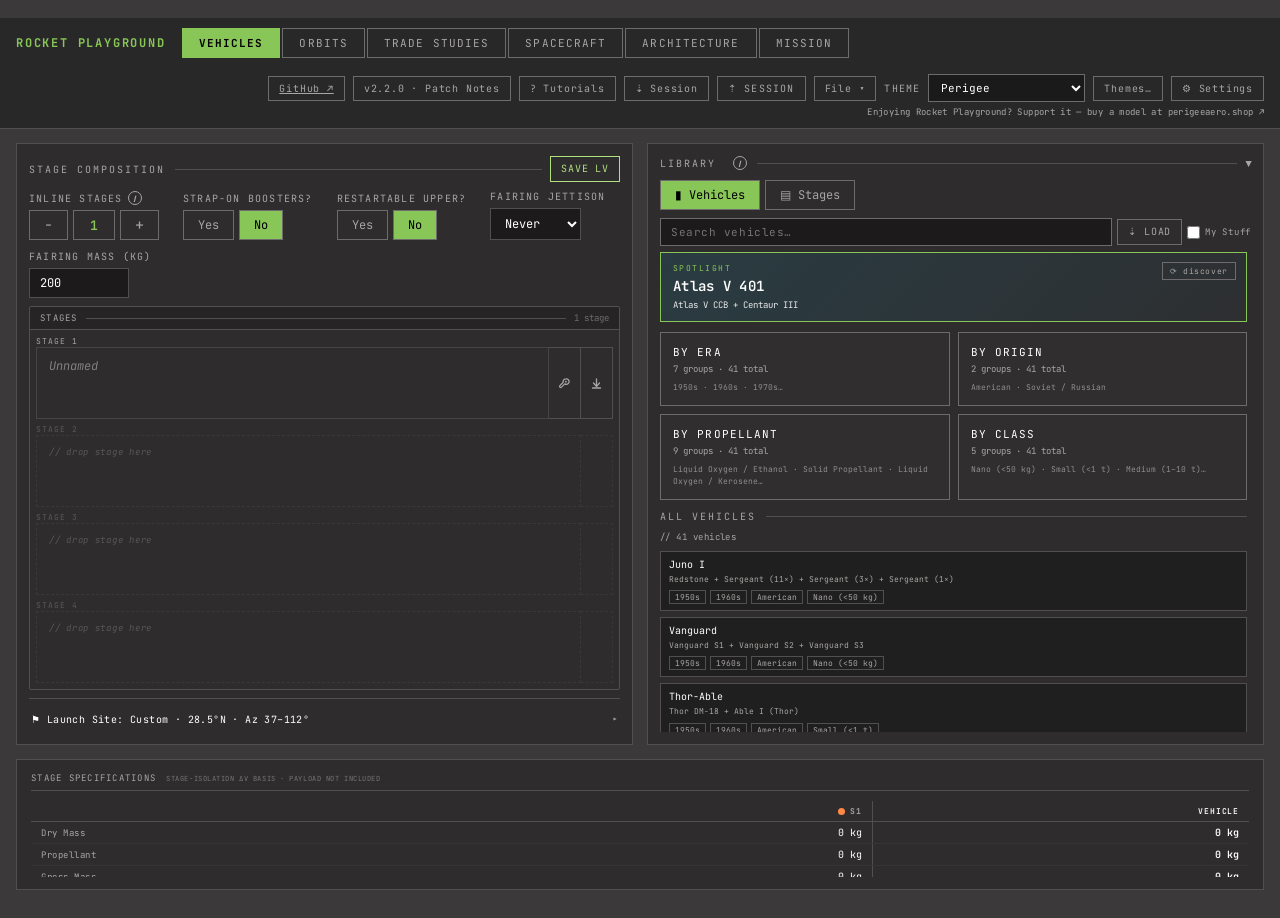
==== lv_calc.html @ 1d169b9c "feat: SIM2 - steering optimizer + payload bisection (honest state: anchors not yet convergent, resol" ====
﻿﻿﻿<!DOCTYPE html>
<html lang="en">
<head>
<meta charset="UTF-8">
<meta name="viewport" content="width=device-width, initial-scale=1.0">
<title>Rocket Playground</title>

<style>
@import url('https://fonts.googleapis.com/css2?family=Outfit:wght@300;400;500;600&family=JetBrains+Mono:wght@300;400;500&display=swap');
header{flex-shrink:0;}

/* ── HEADER ── */
header{border-bottom:1px solid var(--border);padding:10px 16px;display:flex;align-items:center;gap:16px;background:rgba(0,0,0,.3);flex-wrap:wrap;}

/* ── PAGE NAV ── */

/* ── THEME UI ── */

/* ── PAGES ── */

/* ── SECTION LABEL ── */

/* ── PANEL ── */

/* ── INPUTS ── */

/* ── SEG CONTROL ── */

/* ── MODE TOGGLE ── */

/* ── STAGE TABLE ── */
.s-active{opacity:1;}.s-inactive{opacity:.18;pointer-events:none;}

/* ── STAGE COUNT ── */

/* ── ACTION BUTTONS ── */

/* ── VEHICLES PANEL ── */

/* ── ORBIT CATEGORIES ── */
.orbit-scroll::-webkit-scrollbar{width:5px;}
.orbit-scroll::-webkit-scrollbar-thumb{background:var(--border-bright);}

/* ── ORBITS PAGE: two-column layout (Destinations+Performance left, Define-an-Orbit right) ── */
.orb-layout{display:grid;grid-template-columns:2fr 1fr;gap:10px;align-items:start;}
.orb-col-left{min-width:0;display:flex;flex-direction:column;}
.orb-col-right{min-width:0;}
.orb-define-inner{display:flex;flex-direction:column;gap:9px;}
.cfg-row-stacked{flex-direction:column;align-items:stretch;gap:7px;}
.cfg-row-stacked .cfg-item{width:100%;}
.cfg-row-stacked .cfg-item .field{width:100%;box-sizing:border-box;}
@media(max-width:1000px){.orb-layout{grid-template-columns:1fr;}}

/* ── DESTINATIONS: horizontal compact row (Orbits page redesign) ── */
.orb-dest-panel{background:var(--panel);border:1px solid var(--border);padding:10px 12px;margin-bottom:10px;}
.orbit-scroll-h{display:flex;flex-direction:row;gap:10px;overflow-x:auto;overflow-y:hidden;padding-bottom:6px;align-items:flex-start;}
.orbit-scroll-h::-webkit-scrollbar{height:6px;}
.orbit-scroll-h::-webkit-scrollbar-thumb{background:var(--border-bright);}
.orbit-scroll-h::-webkit-scrollbar-track{background:var(--border);}
.planet-col{flex:0 0 138px;min-width:138px;max-width:165px;}
.planet-orbits-col{display:flex;flex-direction:column;gap:3px;}
#orb-performance-panel{padding:10px;}
#panel-define-orbit{padding:11px;}

/* ── RESULTS ── */

/* ── MODALS ── */


/* ── STAGE LIBRARY ── */
/* ── FILTERS ── */
/* Tag pills on cards */


.lib-scroll{display:flex;gap:6px;overflow-x:auto;padding-bottom:6px;}

/* stage-card replaced by slim version above */
/* Drop targets */


/* ── LAUNCH SITE SELECTOR ── */

/* ── RESULTS PAGE LAYOUT ── */
@media(max-width:900px){.results-layout{grid-template-columns:1fr;}}

/* ── STAGE COMPOSITION VIEW ── */

.comp-card-ghost{background:transparent;border:1px dashed var(--border);padding:10px 12px;min-height:72px;
  opacity:.35;cursor:default;transition:border-color .15s,opacity .15s;}
.comp-card-ghost-label{font-family:var(--mono);font-size:9px;color:var(--text-dim);
  letter-spacing:.08em;font-style:italic;}
th.sh-ghost{color:var(--border-bright)!important;border:1px dashed var(--border)!important;
  background:transparent!important;cursor:copy;}
td.ghost-cell input{color:var(--border)!important;background:transparent!important;
  border-color:var(--border)!important;pointer-events:none;}


/* ── STYLED SCROLLBARS ── */
/* Horizontal (lib-scroll card rows) */
.lib-scroll{scrollbar-width:thin;scrollbar-color:var(--accent) var(--border);}

/* Vertical (lib-body, comp-body, case list, lv-list) */
.lib-body::-webkit-scrollbar,
#comp-body::-webkit-scrollbar,
.lv-list::-webkit-scrollbar,
#case-list::-webkit-scrollbar,
.orbit-scroll::-webkit-scrollbar{width:4px;}
.lib-body::-webkit-scrollbar-track,
#comp-body::-webkit-scrollbar-track,
.lv-list::-webkit-scrollbar-track,
#case-list::-webkit-scrollbar-track,
.lib-body::-webkit-scrollbar-thumb,
#comp-body::-webkit-scrollbar-thumb,
.lv-list::-webkit-scrollbar-thumb,
#case-list::-webkit-scrollbar-thumb,
.orbit-scroll::-webkit-scrollbar-thumb{background:var(--accent);opacity:.7;}
.lib-body::-webkit-scrollbar-thumb:hover,
#comp-body::-webkit-scrollbar-thumb:hover,
.lv-list::-webkit-scrollbar-thumb:hover,
#case-list::-webkit-scrollbar-thumb:hover,
.lib-body,.lv-list,#case-list,.orbit-scroll{scrollbar-width:thin;scrollbar-color:var(--accent) var(--border);}

/* ── TOOLTIP ── */
.info-tip{display:inline-flex;align-items:center;justify-content:center;
  width:14px;height:14px;border-radius:50%;border:1px solid var(--text-dim);
  font-family:var(--sans);font-size:9px;font-style:italic;font-weight:600;
  line-height:1;color:var(--text-dim);cursor:default;
  position:relative;margin-left:5px;flex-shrink:0;vertical-align:middle;}
.info-tip .tip-text{display:none;position:fixed;
  background:var(--panel);border:1px solid var(--accent);
  color:var(--text-bright);font-family:var(--mono);font-size:9px;padding:7px 10px;
  white-space:nowrap;letter-spacing:.04em;pointer-events:none;
  box-shadow:0 6px 20px rgba(0,0,0,.6);z-index:99999;}

/* ── SLIM STAGE CARDS ── */
.stage-card{flex:0 0 auto;width:130px;background:rgba(0,0,0,.3);border:1px solid var(--border);
  padding:6px 8px;cursor:pointer;transition:border-color .15s,background .15s;user-select:none;}
.stage-card-name{font-family:var(--mono);font-size:10px;color:var(--text-bright);
  margin-bottom:3px;white-space:nowrap;overflow:hidden;text-overflow:ellipsis;}
/* Stage detail modal body */
/* Booster column highlight */

@media(max-width:900px){.two-col{grid-template-columns:1fr;}}
/* ─── Spacecraft Editor ────────────────────────────────────────────────────── */
.sc-ed-toolbar{display:flex;align-items:center;padding:8px 14px;gap:8px;border-bottom:1px solid var(--border);background:var(--panel);flex-shrink:0;}
.sc-ed-wrap{display:flex;flex:1;min-height:0;overflow:hidden;gap:10px;padding:10px;}
.sc-ed-list-col{width:260px;min-width:260px;display:flex;flex-direction:column;overflow:hidden;margin-top:0;}
.sc-ed-search{width:100%;box-sizing:border-box;}
.sc-ed-list-inner{flex:1;height:auto;overflow-y:auto;border:1px solid var(--border);margin-bottom:8px;}
.sc-ed-main-col{flex:1;overflow-y:auto;margin-top:0;}
.sc-ed-actions{display:flex;flex-direction:column;gap:6px;flex-shrink:0;}
.sc-ed-actions .act-btn{width:100%;justify-content:center;}
.sc-ed-file-btn{cursor:pointer;text-align:center;}
.sc-stage-card{border:1px solid var(--border);padding:12px 14px;margin-bottom:8px;background:rgba(0,0,0,.18);}
.sc-stage-name{background:transparent;border:none;border-bottom:1px solid var(--border-bright);color:var(--text-bright);-webkit-text-fill-color:var(--text-bright);font-family:var(--mono);font-size:12px;padding:2px 4px;flex:1;min-width:0;outline:none;}
.sc-stage-name:focus{border-bottom-color:var(--accent);}
.sc-dv-tbl{width:100%;border-collapse:collapse;font-family:var(--mono);font-size:11px;}
.sc-dv-tbl th{text-align:left;color:var(--text-dim);font-size:9px;letter-spacing:.12em;text-transform:uppercase;padding:4px 8px;border-bottom:1px solid var(--border);}
.sc-dv-tbl td{padding:5px 8px;border-bottom:1px solid rgba(255,255,255,.04);color:var(--text-bright);}

.fleet-lv-tbl{width:100%;border-collapse:collapse;font-family:var(--mono);font-size:11px;margin-bottom:4px;}
.fleet-lv-tbl th{text-align:left;color:var(--text-dim);font-size:9px;letter-spacing:.12em;text-transform:uppercase;padding:4px 8px;border-bottom:1px solid var(--border);}
.fleet-lv-tbl td{padding:5px 8px;border-bottom:1px solid rgba(255,255,255,.04);color:var(--text-bright);}
.fleet-lv-tbl td.rl{color:var(--text-dim);font-size:10px;}
.fleet-payload-row{display:flex;align-items:center;gap:10px;padding:10px 0;}
.prog-tab-actions{margin-left:auto;display:flex;gap:6px;align-items:center;}
.fleet-import-item{padding:8px 16px;cursor:pointer;border-bottom:1px solid var(--border);transition:background .1s;}
.fleet-import-item:hover{background:rgba(255,255,255,.06);}
.fleet-import-name{font-family:var(--mono);font-size:12px;color:var(--text-bright);}
.fleet-import-sub{font-family:var(--mono);font-size:9px;color:var(--text-dim);display:block;margin-top:2px;white-space:nowrap;overflow:hidden;text-overflow:ellipsis;}
.fleet-import-tag{font-family:var(--mono);font-size:8px;letter-spacing:.1em;padding:1px 6px;border:1px solid var(--border-bright);color:var(--text-dim);white-space:nowrap;}

.mission-log-card{border:1px solid var(--border);padding:12px 14px;margin-bottom:8px;background:rgba(0,0,0,.18);}
.mission-log-header{display:flex;align-items:center;gap:8px;margin-bottom:8px;}
.mission-log-type{font-family:var(--mono);font-size:9px;letter-spacing:.15em;text-transform:uppercase;color:var(--text-dim);min-width:0;overflow:hidden;text-overflow:ellipsis;white-space:nowrap;}
.mission-log-status-ok{font-family:var(--mono);font-size:9px;letter-spacing:.1em;padding:1px 6px;border:1px solid var(--accent3);color:var(--accent3);}
.mission-state-grid{display:grid;grid-template-columns:repeat(auto-fill,minmax(110px,1fr));gap:8px 16px;margin-bottom:12px;}
.mission-state-kv{display:flex;flex-direction:column;gap:2px;}
.mission-state-key{font-family:var(--mono);font-size:9px;letter-spacing:.1em;color:var(--text-dim);text-transform:uppercase;}
.mission-state-val{font-family:var(--mono);font-size:13px;color:var(--text-bright);}

/* ─── Spacecraft/Fleet detail grid wrapper ─────────────────────────────────── */
.sc-ed-detail-grid{display:grid;grid-template-columns:repeat(auto-fit,minmax(440px,1fr));gap:14px;align-content:start;}

/* ─── Mission Command Center ─────────────────────────────────────────────── */
/* #page-program IS the mission command center now — no fleet/mission subnav. */
#mission-cc{display:flex;flex-direction:column;flex:1;min-height:0;overflow:hidden;border:1px solid var(--border);}
.mcc-topbar{display:flex;align-items:center;gap:14px;padding:6px 14px;border-bottom:1px solid var(--border);flex-shrink:0;}
.mcc-topbar .sl{margin:0;}
.mcc-topbar-group{display:flex;align-items:center;gap:6px;}
.mcc-topbar-title{flex:1;min-width:0;max-width:400px;}
.mcc-mission-name-input{background:transparent;border:none;border-bottom:1px solid var(--border-bright);color:var(--text-bright);-webkit-text-fill-color:var(--text-bright);font-family:var(--sans);font-size:15px;font-weight:600;padding:3px 4px;flex:1;min-width:0;outline:none;}
.mcc-mission-name-input:focus{border-bottom-color:var(--accent);}
.mcc-mission-select{background:var(--input);color:var(--text-bright);-webkit-text-fill-color:var(--text-bright);border:1px solid var(--border);font-family:var(--mono);font-size:11px;padding:4px 6px;max-width:150px;}
.mcc-topbar-undoredo{display:inline-flex;border:1px solid var(--border-bright);}
.mcc-topbar-undoredo .act-btn{border:none;border-right:1px solid var(--border-bright);}
.mcc-topbar-undoredo .act-btn:last-child{border-right:none;}
.mcc-export-wrap{position:relative;}
.mcc-export-menu{display:none;position:absolute;top:calc(100% + 4px);right:0;min-width:200px;background:var(--panel);border:1px solid var(--border-bright);z-index:50;flex-direction:column;box-shadow:0 6px 18px rgba(0,0,0,.4);}
.mcc-export-menu.open{display:flex;}
.mcc-export-progrow{padding:8px 12px;border-bottom:1px solid var(--border);}
.mcc-export-item{background:transparent;border:none;color:var(--text-dim);font-family:var(--mono);font-size:11px;letter-spacing:.06em;padding:9px 12px;cursor:pointer;text-align:left;width:100%;display:block;}
.mcc-export-item:hover{background:rgba(255,255,255,.05);color:var(--text-bright);}
.mcc-export-sep{height:1px;background:var(--border);margin:2px 0;}
.mcc-export-danger{color:var(--accent2);}
.mcc-export-danger:hover{background:rgba(198,160,87,.12);color:var(--accent2);}
/* ── MISSION_MODEL_V2 §12 U3: persistent frame + switchable center region ───
   Top universal strip (MET/date/scrubber/active-vehicle/readiness — same
   across all three views) sits above the three-column body: left = Vehicles
   & Mission State (back in its pre-§12 home), center = tri-toggle + the
   active view's map + its docked per-view panel, right = events (untouched). */
.mcc-top-strip{display:flex;align-items:center;gap:10px;flex-shrink:0;min-height:32px;padding:0 10px;background:var(--panel);border-bottom:1px solid var(--border-bright);font-family:var(--mono);font-size:10px;color:var(--text-dim);overflow-x:auto;overflow-y:hidden;white-space:nowrap;}
.mcc-top-met{color:var(--text-bright);font-weight:600;flex-shrink:0;}
.mcc-top-date{flex-shrink:0;}
.mcc-top-scrub{flex:1;min-width:80px;max-width:360px;}
.mcc-top-scrub .traj-scrubber{margin:0;}
.mcc-top-veh{flex-shrink:0;color:var(--text-bright);}
.mcc-top-right{margin-left:auto;flex-shrink:0;display:flex;align-items:center;}
.mcc-body{display:flex;flex:1;min-height:0;overflow:hidden;}
.mcc-toolbar-sep{width:1px;height:16px;background:var(--border);flex-shrink:0;}
/* Left column: Vehicles & Mission State, event-aware, back in its pre-§12
   home (§12 U3 2-2). Reuses the .mcc-box card the panel always rendered. */
.mcc-left-col{width:280px;min-width:220px;flex-shrink:0;border-right:1px solid var(--border);overflow-y:auto;overflow-x:hidden;background:var(--panel);}
.mcc-veh-swatch{width:10px;height:10px;padding:0;border:1px solid var(--border-bright);border-radius:2px;cursor:pointer;background:none;flex-shrink:0;}
.mcc-veh-swatch::-webkit-color-swatch-wrapper{padding:0;}
.mcc-veh-swatch::-webkit-color-swatch{border:none;border-radius:1px;}
.mcc-center-col{flex:1;min-width:0;position:relative;overflow:hidden;border-right:1px solid var(--border);display:flex;flex-direction:column;}
/* The visible tri-toggle (World | Timeline | Node map) — the primary,
   exclusive view switch, at the top of the center region. */
.mcc-view-toggle{display:flex;align-items:center;gap:8px;flex-shrink:0;padding:6px 10px;border-bottom:1px solid var(--border);}
.mcc-viewtgl-seg{display:flex;gap:2px;}
.mcc-viewtgl-btn.active{background:var(--accent);color:#000;border-color:var(--accent);}
.mcc-view-area{flex:1;min-width:0;overflow:auto;min-height:0;padding:0 10px;position:relative;display:flex;flex-direction:column;}
/* Per-view assistive panel, docked directly under the map (option A —
   uniform horizontal slot across all three views). */
.mcc-view-panel{flex-shrink:0;border-top:1px solid var(--border);background:var(--panel);}
.mcc-view-panel:empty{display:none;}
.mcc-view-panel-world .traj-toolbar{padding:6px 10px;}
.mcc-view-panel-nodemap{display:flex;flex-direction:column;max-height:180px;}
.mcc-view-panel-nodemap .mcc-orbit-cat .nm-orbit-scroll{max-height:140px;}
/* node map root is pinned to the view area so the (potentially huge) SVG can
   never grow the box — .nm-scroll always has a bounded size and scrolls. */
.nm-root{position:absolute;inset:0;display:flex;flex-direction:column;min-height:0;min-width:0;}
.nm-scroll{flex:1;min-height:0;min-width:0;overflow:auto;cursor:grab;border:1px solid var(--border);margin-top:6px;}
.nm-scroll:active{cursor:grabbing;}
/* band view fills the view area: a tall scrollable chart (per-event state is shown
   in the left "Vehicles & Mission State" panel instead of an inline monitor). */
.band-root{display:flex;flex-direction:column;height:100%;min-height:0;}
.band-scroll{flex:1;min-height:0;overflow:auto;border:1px solid var(--border);background:var(--panel);}
.mcc-right-col{width:340px;min-width:280px;border-left:1px solid var(--border);display:flex;flex-direction:column;overflow:hidden;}
.mcc-summary-bar{flex-shrink:0;display:flex;align-items:center;flex-wrap:wrap;gap:8px;padding:4px 14px;border-top:1px solid var(--border);background:rgba(0,0,0,.22);min-height:26px;font-family:var(--mono);font-size:10px;}
.mcc-section-header{font-family:var(--mono);font-size:9px;color:var(--text-dim);letter-spacing:.15em;text-transform:uppercase;padding:8px 10px 4px;flex-shrink:0;}
.mcc-panel-pad{padding:10px 12px;}
.mcc-box{background:var(--panel);border:1px solid var(--border);padding:10px 12px;margin:8px 10px;}
.mcc-box-hdr{font-family:var(--mono);font-size:9px;color:var(--text-dim);letter-spacing:.15em;text-transform:uppercase;margin-bottom:8px;}
.mcc-events-header{font-family:var(--mono);font-size:9px;color:var(--text-dim);letter-spacing:.15em;text-transform:uppercase;padding:8px 10px 6px;border-bottom:1px solid var(--border);flex-shrink:0;}
.mcc-loop-btn{margin-left:auto;padding:1px 8px;font-size:9px;}
.mcc-loop-btn.active{background:var(--accent);color:#000;}
.mcc-loop-cancel{padding:1px 8px;font-size:9px;}
.mcc-evt-filterbar{display:flex;gap:6px;padding:5px 10px;border-bottom:1px solid var(--border);flex-shrink:0;background:rgba(0,0,0,.15);}
.mcc-evt-filter{flex:1;min-width:0;background:var(--input);color:var(--text-bright);-webkit-text-fill-color:var(--text-bright);border:1px solid var(--border);font-family:var(--mono);font-size:9px;padding:3px 6px;}
.mcc-events-list{flex:1;min-height:0;overflow-y:auto;padding:8px 10px;}
.mcc-band-placeholder{display:flex;align-items:center;justify-content:center;height:100%;font-family:var(--mono);font-size:12px;color:var(--text-dim);letter-spacing:.06em;}
.mcc-field-select{width:100%;max-width:100%;min-width:0;box-sizing:border-box;text-overflow:ellipsis;background:var(--input);color:var(--text-bright);-webkit-text-fill-color:var(--text-bright);border:1px solid var(--border);font-family:var(--mono);font-size:11px;padding:5px 8px;}
.mcc-field-input{background:var(--input);color:var(--text-bright);-webkit-text-fill-color:var(--text-bright);border:1px solid var(--border);font-family:var(--mono);font-size:11px;padding:4px 8px;}

/* ── Flight Readiness checks panel + toolbar chip ────────────────────────── */
.mcc-check-badge{font-family:var(--mono);font-size:9px;letter-spacing:.08em;padding:1px 6px;border:1px solid var(--border-bright);color:var(--text-dim);}
.mcc-check-badge.mcc-check-go{color:var(--accent3);border-color:var(--accent3);}
.mcc-check-row{display:flex;gap:8px;padding:6px 0;border-top:1px solid var(--border);}
.mcc-check-row:first-of-type{border-top:none;}
.mcc-check-row[onclick]{cursor:pointer;}
.mcc-check-row[onclick]:hover{background:rgba(255,255,255,.04);}
.mcc-check-icon{flex-shrink:0;font-size:10px;line-height:1.6;width:12px;text-align:center;}
.mcc-check-body{min-width:0;flex:1;}
.mcc-check-title{font-family:var(--mono);font-size:10px;color:var(--text-bright);font-weight:600;}
.mcc-check-detail{font-family:var(--mono);font-size:9px;color:var(--text-dim);margin-top:2px;line-height:1.4;word-break:break-word;}
.mcc-check-more{font-family:var(--mono);font-size:9px;color:var(--text-dim);cursor:pointer;padding:6px 0 2px;border-top:1px solid var(--border);}
.mcc-check-more:hover{color:var(--text-bright);}
/* Badge dots on event cards (572-mission-checks.js). */
.mcc-check-dot{font-size:8px;line-height:1;margin-left:2px;}
.mcc-check-chip{font-family:var(--mono);font-size:10px;letter-spacing:.04em;padding:4px 9px;border:1px solid var(--border-bright);background:transparent;white-space:nowrap;}
/* Force EVERY <select> (and its OS-drawn option popup + hover highlight) to dark mode so
   none ever opens with a white option list / invisible text — anywhere in the app. */
select{color-scheme:dark;}
select option,select optgroup{background:var(--input);color:var(--text-bright);}
.lv-item.selected{background:var(--accent-tint-strongest);box-shadow:inset 3px 0 0 var(--accent);}
.lv-item.selected .lv-item-btn span{color:var(--accent3)!important;}

/* event cards: always-visible clickable header strip + (when expanded) a full-width body */
.mcc-evt-row{margin-bottom:6px;border:1px solid var(--border);background:rgba(0,0,0,.12);}
.mcc-evt-row[draggable="true"] .mevt-head{cursor:grab;}
.mcc-evt-row.mevt-drop-hot{border-color:var(--accent);box-shadow:inset 0 2px 0 var(--accent);}
.mcc-evt-row.sel{border-color:var(--accent);}
.mevt-head{display:flex;align-items:center;gap:8px;padding:6px 8px;min-height:28px;cursor:pointer;}
.mevt-head:hover{background:rgba(255,255,255,.03);}
.mevt-caret{font-size:9px;color:var(--text-dim);width:10px;flex-shrink:0;text-align:center;}
.mevt-head .mevt-sub{font-family:var(--mono);font-size:10px;color:var(--text-dim);flex:1;min-width:0;overflow:hidden;text-overflow:ellipsis;white-space:nowrap;}
/* grouped event control buttons, in-flow on the right of the header */
.mevt-ctlbar{display:flex;gap:2px;flex-shrink:0;margin-left:auto;}
.mevt-ctl{padding:0 3px;font-size:9px;line-height:18px;height:18px;min-width:16px;justify-content:center;}
.mevt-body{border-top:1px solid var(--border);padding:2px;}
.mevt-body .mission-log-card{border:none;background:transparent;margin:0;}
.mcc-evt-row.grpstart{box-shadow:inset 0 0 0 1px var(--accent3);}
/* pending draft card (unify-create/edit, 2026-07-16): the SAME card, dashed +
   accent-tinted so it reads as "not yet part of the log" until Commit. */
.mcc-evt-row.mevt-pending{border-style:dashed;border-color:var(--accent);background:var(--accent-tint-faint);}
.mevt-head .mevt-pending-badge{font-family:var(--mono);font-size:8px;font-weight:700;letter-spacing:.08em;color:var(--accent);border:1px solid var(--accent);border-radius:2px;padding:0 4px;flex-shrink:0;}

/* repeatable event group block */
.mcc-group{border:1px solid var(--accent3);margin-bottom:8px;background:rgba(176,224,128,.05);}
.mcc-group-hdr{display:flex;align-items:center;gap:8px;padding:4px 8px;border-bottom:1px solid var(--border);font-family:var(--mono);font-size:10px;}
.mcc-group-name{color:var(--accent3);font-weight:600;letter-spacing:.04em;}
.mcc-group-rep{margin-left:auto;display:flex;align-items:center;gap:4px;color:var(--text-dim);font-size:9px;}
.mcc-group-body{padding:5px;}
.mcc-group-body .mcc-evt-row:last-child{margin-bottom:0;}

/* SEPARATE: visual stage-stack split picker */
.msep-stack{display:flex;flex-direction:column;border:1px solid var(--border);user-select:none;}
.msep-stage{font-family:var(--mono);font-size:10px;padding:7px 10px;color:var(--text-bright);background:var(--input);text-align:center;border-left:3px solid var(--border-bright);}
.msep-stage.upper{border-left-color:var(--accent);}
.msep-stage.lower{border-left-color:var(--border-bright);color:var(--text-dim);}
.msep-gap{height:14px;display:flex;align-items:center;justify-content:center;cursor:pointer;}
.msep-line{height:2px;width:100%;background:var(--border);}
.msep-gap:hover .msep-line{background:var(--accent2);}
.msep-bar{height:14px;width:100%;display:flex;align-items:center;justify-content:center;background:var(--accent);color:#000;cursor:grab;font-family:var(--mono);font-size:8px;letter-spacing:.1em;text-transform:uppercase;}
.msep-bar:active{cursor:grabbing;}
.msep-grip{pointer-events:none;}
.msep-summary{font-family:var(--mono);font-size:9px;color:var(--text-bright);margin-top:8px;line-height:1.7;}

.mcc-program-name-input{flex:1;min-width:0;background:transparent;border:none;border-bottom:1px solid var(--border-bright);color:var(--text-bright);-webkit-text-fill-color:var(--text-bright);font-family:var(--mono);font-size:10px;padding:3px 2px;outline:none;}
.mcc-program-name-input:focus{border-bottom-color:var(--accent);}

/* node-map orbit catalog dock */
.nm-orbit-dock{flex:1;min-width:0;display:flex;flex-direction:column;}
/* ORBITS catalog fills the whole Orbit-Map sidebar, darker, scrolls fully */
.mcc-orbit-cat{flex:1;min-height:0;display:flex;background:var(--panel2);}
.mcc-orbit-cat .nm-orbit-dock{flex:1;min-height:0;display:flex;flex-direction:column;}
.mcc-orbit-cat .nm-orbit-scroll{flex:1;min-height:0;max-height:calc(100vh - 230px);overflow-y:auto;padding:6px 8px;}
/* Add-Event dock: visibly "activates" (accent border + tint) when the panel is open */
.mcc-addevt-dock{border-top:1px solid var(--border);transition:background .12s,border-color .12s;}
.mcc-addevt-dock.open{border-top:2px solid var(--accent);background:var(--accent-tint-soft);}
.mcc-addevt-btn:hover{filter:brightness(1.08);}
/* ORBITS catalog rows — LV-calculator orbits, colour-coded by body */
.orbit-body-lbl{font-family:var(--mono);font-size:9px;letter-spacing:.1em;text-transform:uppercase;margin:9px 0 4px;}
.orbit-row{display:flex;align-items:baseline;gap:8px;padding:5px 7px;margin-bottom:3px;background:var(--panel);border:1px solid var(--border);cursor:grab;font-family:var(--mono);}
.orbit-row:hover{border-color:var(--accent);background:var(--accent-tint-soft);}
.orbit-row:active{cursor:grabbing;}
.orbit-row-name{font-size:10px;color:var(--text-bright);flex-shrink:0;}
.orbit-row-sub{font-size:9px;color:var(--text-dim);flex:1;min-width:0;overflow:hidden;text-overflow:ellipsis;white-space:nowrap;text-align:right;}
.nm-orbit-dock-hdr{display:flex;align-items:center;gap:8px;padding:5px 10px;border-bottom:1px solid var(--border);flex-shrink:0;}
.nm-orbit-scroll{overflow-y:auto;max-height:150px;padding:8px 10px;}
.nm-orbit-group{display:flex;align-items:center;flex-wrap:wrap;gap:5px;margin-bottom:5px;}
.nm-orbit-planet{font-family:var(--mono);font-size:9px;letter-spacing:.06em;min-width:96px;}
.nm-orbit-chip{font-family:var(--mono);font-size:9px;color:var(--text-bright);background:var(--input);border:1px solid var(--border);border-left-width:3px;padding:2px 7px;cursor:grab;user-select:none;}
.nm-orbit-chip:hover{background:var(--panel);}
.nm-orbit-chip:active{cursor:grabbing;}

/* TRAJECTORY VIEW — restrained blueprint style: thin strokes, mono labels, theme colors */
.traj-wrap{display:flex;flex-direction:column;height:100%;min-height:0;}
/* WORKFLOW PASS 2 deliverable B1: toolbar is now a compact camera-context
   cluster pinned to the top-left of the WORLD stage (anchor + frame selects
   are siblings, camera control lives on the stage surface itself) instead of
   spanning the full width; Reset sits at the far right via margin-left:auto. */
.traj-toolbar{display:flex;align-items:center;justify-content:flex-start;gap:8px;padding:6px 0;flex-shrink:0;}
.traj-toolbar .act-btn{margin-left:auto;}
.traj-cam-context{display:flex;align-items:center;gap:6px;}
.traj-anchor-select{background:var(--input);border:1px solid var(--border-bright);color:var(--text-dim);font-family:var(--mono);font-size:10px;letter-spacing:.04em;padding:6px 6px;cursor:pointer;box-sizing:border-box;line-height:1;}
.traj-anchor-select:hover,.traj-anchor-select:focus{border-color:var(--accent);color:var(--text);}
/* dead: .traj-focus-seg / .traj-flyout* styled the retired button+flyout body
   tabs (_trajToggleFlyout et al., 574-trajectory-view.js) — left in place per
   the pass-1 retirement convention; no longer referenced by any emitter. */
.traj-focus-seg{flex-wrap:wrap;}
.traj-frame-select{background:var(--input);border:1px solid var(--border-bright);color:var(--text-dim);font-family:var(--mono);font-size:10px;letter-spacing:.04em;padding:6px 6px;cursor:pointer;box-sizing:border-box;line-height:1;}
.traj-frame-select:hover,.traj-frame-select:focus{border-color:var(--accent);color:var(--text);}
.traj-canvas{position:relative;flex:1;min-height:0;overflow:hidden;display:flex;align-items:center;justify-content:center;background:var(--nm-bg);border:1px solid var(--border);cursor:grab;}
.traj-canvas:active{cursor:grabbing;}
.traj-svg{display:block;width:100%;height:100%;position:relative;z-index:1;}
/* Starfield (MISSION_MODEL_V2 §18 V1): screen-space, at infinity — does NOT
   zoom/pan with the world. Sits behind the globe/scene layers via z-index
   (DOM order alone would paint a positioned element after non-positioned
   siblings, so both this and .traj-svg get explicit stacking). Built once
   (deterministic seeded PRNG) and only redrawn on resize — see
   _trajStarfieldSync (574). Neutral white-alpha only: the allowed
   non-theme scrim exemption (CLAUDE.md theming rules), not chrome color. */
.traj-starfield{position:absolute;inset:0;width:100%;height:100%;z-index:0;pointer-events:none;}
/* Symbology overlay (layer 2): sibling SVG stacked exactly over the world svg,
   sized in real container px (no viewBox scaling) so labels/markers are
   authored in literal CSS px and never counter-scale. pointer-events:none on
   the root lets world-layer pan/drag through; interactive symbols opt back in
   individually via inline style="pointer-events:auto" (see 574's hit circles). */
.traj-overlay{position:absolute;inset:0;width:100%;height:100%;pointer-events:none;z-index:2;} /* MUST stack above .traj-svg (z-index:1) — the overlay hosts the gizmo handles/labels; below the world svg they are covered by the globe and unreachable by real pointer hit-testing (user-reported 2026-07-17) */
.traj-footer{flex-shrink:0;font-family:var(--mono);font-size:9px;color:var(--text-dim);text-align:right;padding:4px 2px 0;}
/* Scrubbable-MET bar (backlog item 3) — slim track above the footer, event
   ticks + draggable thumb + T+ readout, theme vars only per the theming rule. */
.traj-scrubber{display:flex;align-items:center;gap:8px;flex-shrink:0;padding:6px 2px 0;}
.traj-scrub-track{position:relative;flex:1;height:14px;cursor:pointer;outline:none;}
.traj-scrub-track::before{content:"";position:absolute;left:0;right:0;top:50%;height:2px;transform:translateY(-50%);background:var(--border);}
.traj-scrub-track:hover::before{background:var(--border-bright);}
.traj-scrub-track:focus-visible::before{background:var(--accent);}
.traj-scrub-tick{position:absolute;top:50%;width:1px;height:8px;transform:translate(-50%,-50%);background:var(--text-dim);pointer-events:none;}
.traj-scrub-thumb{position:absolute;top:50%;width:10px;height:10px;transform:translate(-50%,-50%);border-radius:50%;background:var(--accent);border:1px solid var(--nm-bg);pointer-events:none;}
.traj-scrub-readout{flex-shrink:0;font-family:var(--mono);font-size:9px;color:var(--text-dim);min-width:6.5em;text-align:right;}
.traj-hint-chip{position:absolute;top:8px;right:8px;z-index:2;font-family:var(--mono);font-size:9px;color:var(--accent);background:var(--accent-tint-strong);border:1px solid var(--accent);padding:4px 9px;border-radius:3px;cursor:pointer;user-select:none;}
.traj-hint-chip:hover{background:var(--accent-tint-strongest);}



/* R3.4 gizmo node menu (+1/-1 orbit, delete, close) — plain HTML div positioned
   canvas-relative (canvas is position:relative; _trajWorldToScreen returns
   canvas-relative px already), NOT inside the SVG overlay so buttons can use
   normal DOM click handlers. Same visual language as .traj-flyout. */
.traj-gizmo-menu{position:absolute;z-index:60;background:var(--panel);border:1px solid var(--border-bright);display:flex;flex-direction:column;box-shadow:0 6px 18px rgba(0,0,0,.4);min-width:118px;}
.traj-gizmo-menu button{background:transparent;border:none;color:var(--text-dim);font-family:var(--mono);font-size:11px;padding:6px 12px;text-align:left;cursor:pointer;white-space:nowrap;}
.traj-gizmo-menu button:hover{background:var(--border-bright);color:var(--text-bright);}
.traj-gizmo-menu button.danger{color:var(--danger);}
.traj-gizmo-menu button.danger:hover{background:var(--danger-tint);}

/* MISSION_MODEL_V2 §13 T4 — orbit inspector card. Deliberately a SEPARATE
   class from .traj-gizmo-menu (same visual family, styles duplicated below)
   because _trajGizmoRenderMenu (5745) unconditionally removes any element
   matching .traj-gizmo-menu when no gizmo flyout is open — sharing the class
   made the inspector vanish the instant the trajectory view's after-render
   sync ran. See 5746-orbit-inspector.js. */
.traj-oi-card{position:absolute;z-index:55;background:var(--panel);border:1px solid var(--border-bright);box-shadow:0 6px 18px rgba(0,0,0,.4);}
.traj-oi-card button{background:transparent;border:none;color:var(--text-dim);font-family:var(--mono);font-size:11px;cursor:pointer;}
.traj-oi-card button:hover{background:var(--border-bright);color:var(--text-bright);}

/* focus-bar planet+moons flyout — same overflow discipline as mcc-export-menu
   (absolute inside a relative wrap, positioned outside the scrolling view
   area) so it never clips against .mcc-view-area's overflow:auto */
.traj-flyout-wrap{position:relative;display:inline-flex;}
.traj-flyout{display:none;position:absolute;top:calc(100% + 4px);left:0;min-width:100px;background:var(--panel);border:1px solid var(--border-bright);z-index:50;flex-direction:column;box-shadow:0 6px 18px rgba(0,0,0,.4);}
.traj-flyout.open{display:flex;}
.traj-flyout-item{background:transparent;border:none;color:var(--text-dim);font-family:var(--mono);font-size:11px;padding:6px 12px;text-align:left;cursor:pointer;white-space:nowrap;}
.traj-flyout-item:hover{background:var(--border-bright);color:var(--text-bright);}
.traj-flyout-item.active{color:var(--accent);}

/* ===== RESTORED LV CALCULATOR CSS (from backup) ===== */

:root{--bg:#3b393a;--panel:#2e2c2d;--border:#524f50;--border-bright:#6e6b6c;--accent:#88c657;--accent2:#c6a057;--accent3:#b0e080;--danger:#b8564a;--warn:#c6a057;--text:#e7e8ea;--text-dim:#a7a6a4;--text-bright:#ffffff;--mono:'JetBrains Mono',monospace;--sans:'Outfit',sans-serif;--nm-bg:#282628;--nm-earth:#5db877;--nm-lunar:#8890bc;--nm-interp:#b85848;--nm-edge:#5a5758;--nm-edge-act:#88c657;--nm-node-fill:#2e2c2d;--nm-label:#a7a6a4;--nm-pill-bg:#2e2c2d;--nm-pill-bd:#524f50;--nm-pill-text:#a7a6a4;--nm-pal-bg:#252325;--nm-pal-hdr:#1e1c1e;--nm-pal-item:#2e2c2d;--nm-pal-item-act:#1e2419;--nm-ghost:#524f50;
  /* Derived tints — track theme seeds via color-mix so custom themes flow through chrome */
  --accent-tint-faint: color-mix(in srgb, var(--accent) 6%, transparent);
  --accent-tint-soft: color-mix(in srgb, var(--accent) 7%, transparent);
  --accent-tint: color-mix(in srgb, var(--accent) 8%, transparent);
  --accent-tint-med: color-mix(in srgb, var(--accent) 10%, transparent);
  --accent-tint-strong: color-mix(in srgb, var(--accent) 12%, transparent);
  --accent-tint-strongest: color-mix(in srgb, var(--accent) 14%, transparent);
  --danger-tint: color-mix(in srgb, var(--danger) 15%, transparent);
  --danger-bright: color-mix(in srgb, var(--danger) 70%, var(--text-bright));
  /* Band-view body-zone washes — track the node-map nm-* seeds so zone tints follow theme */
  --nm-earth-zone: color-mix(in srgb, var(--nm-earth) 7%, transparent);
  --nm-lunar-zone: color-mix(in srgb, var(--nm-lunar) 7%, transparent);
  --nm-interp-zone: color-mix(in srgb, var(--nm-interp) 7%, transparent);
  /* Text-plate wash for SVG symbology (trajectory view + orbit diagram) —
     a near-opaque panel backing so labels stay legible over geometry at any
     zoom, per the theming rule (no chromatic literals; derived var only). */
  --panel-tint-plate: color-mix(in srgb, var(--panel) 85%, transparent);
}
*{box-sizing:border-box;margin:0;padding:0;}
html,body{height:100%;margin:0;background:var(--bg);overscroll-behavior:none;}
/* R6.1 round-2 item 4: was min-height:100% only, which leaves #rp-root's own
   height indefinite (content-driven) whenever nothing downstream forces it
   taller than the viewport. That breaks the percentage-height chain relied
   on by .mcc-body/.mcc-view-area/.traj-wrap/.traj-canvas (all height:100%)
   — an SVG child with no definite ancestor height falls back to its
   viewBox's intrinsic 1:1 aspect ratio, rendering the trajectory view
   square and inflating the whole page to match (page-level scrollbar). A
   definite height:100% keeps every downstream height:100%/flex:1 definite
   as originally intended (.mcc-body already assumes this: overflow:hidden
   with internal scroll regions doing the rest), fixing the square canvas
   without touching any other page's layout (they never relied on the
   indefinite fallback for anything visible). */
#rp-root{background:var(--bg);color:var(--text-bright);font-family:var(--sans);font-size:15px;height:100%;min-height:100%;padding:0;box-sizing:border-box;display:flex;flex-direction:column;}
header{flex-shrink:0;}

/* ── HEADER ── */
header{border-bottom:1px solid var(--border);padding:10px 16px;display:flex;align-items:center;gap:16px;background:rgba(0,0,0,.3);flex-wrap:wrap;}
header h1{font-family:var(--mono);font-size:12px;color:var(--accent);letter-spacing:.15em;text-transform:uppercase;white-space:nowrap;}

/* ── PAGE NAV ── */
.page-nav{display:flex;gap:2px;margin-right:8px;}
.nav-btn{background:transparent;border:1px solid var(--border-bright);color:var(--text-dim);font-family:var(--mono);font-size:11px;padding:7px 16px;cursor:pointer;letter-spacing:.1em;text-transform:uppercase;transition:all .15s;}
.nav-btn:hover{border-color:var(--accent);color:var(--accent);}
.nav-btn.active{background:var(--accent);color:#000;border-color:var(--accent);font-weight:bold;}

/* ── THEME UI ── */
.theme-wrap{margin-left:auto;display:flex;align-items:center;gap:8px;flex-wrap:wrap;}
.theme-wrap label{font-family:var(--mono);font-size:10px;color:var(--text-dim);letter-spacing:.12em;text-transform:uppercase;}
#theme-select{background:rgba(0,0,0,.35);border:1px solid var(--border-bright);color:var(--text-bright);font-family:var(--mono);font-size:11px;padding:5px 8px;cursor:pointer;}
.th-btn{background:transparent;border:1px solid var(--border-bright);color:var(--text-dim);font-family:var(--mono);font-size:10px;padding:5px 10px;cursor:pointer;letter-spacing:.08em;transition:all .15s;white-space:nowrap;}
.th-btn:hover{border-color:var(--accent);color:var(--accent);}
.th-btn.g{border-color:var(--accent3);color:var(--accent3);}

/* ── PAGES ── */
.page{display:none;padding:14px 16px 28px;}
.page.active{display:block;}
#page-program{flex-direction:column;}
#page-program.active{display:flex;flex-direction:column;padding:0;flex:1;min-height:0;}
.two-col{display:grid;grid-template-columns:minmax(0,1fr) 320px;gap:16px;}
.two-col>div{min-width:0;}

/* ── SECTION LABEL ── */
.sl{font-family:var(--mono);font-size:10px;letter-spacing:.2em;color:var(--text-dim);text-transform:uppercase;margin-bottom:8px;display:flex;align-items:center;gap:10px;}
.sl::after{content:'';flex:1;height:1px;background:var(--border);}
#orbit-diagram{display:block;flex:0 0 auto;align-self:stretch;width:100%;aspect-ratio:1.1/1;min-height:300px;border:1px solid var(--border);box-sizing:border-box;position:relative;}
/* two-layer split (same as .traj-svg/.traj-overlay): world geometry svg + a
   px-sized symbology overlay stacked exactly over it, non-interactive. */
.od-svg{position:absolute;inset:0;display:block;}
.od-overlay{position:absolute;inset:0;display:block;pointer-events:none;}
.od-footer-note{font-family:var(--mono);font-size:9px;color:var(--text-dim);text-align:right;padding:2px 4px 0;}

/* ── PANEL ── */
.panel{background:var(--panel);border:1px solid var(--border);padding:14px;margin-bottom:12px;overflow:hidden;}

/* ── INPUTS ── */
.cfg-row{display:flex;gap:24px;align-items:flex-end;flex-wrap:wrap;margin-bottom:14px;row-gap:10px;}
.cfg-item{display:inline-flex;flex-direction:column;gap:5px;align-items:flex-start;flex-shrink:0;}
.cfg-item label{font-family:var(--mono);font-size:10px;color:var(--text-dim);letter-spacing:.12em;text-transform:uppercase;white-space:nowrap;}
input[type=number].field,input[type=text].field{background:rgba(0,0,0,.4);border:1px solid var(--border);color:var(--text-bright);font-family:var(--mono);font-size:12px;padding:6px 10px;width:100px;-moz-appearance:textfield;}
input[type=number].field::-webkit-outer-spin-button,input[type=number].field::-webkit-inner-spin-button{-webkit-appearance:none;}
input[type=number].field:focus,input[type=text].field:focus{outline:none;border-color:var(--accent);}
select.field{background:rgba(0,0,0,.4);border:1px solid var(--border);color:var(--text-bright);font-family:var(--mono);font-size:12px;padding:6px 10px;cursor:pointer;}
select.field:focus{outline:none;border-color:var(--accent);}

/* ── SEG CONTROL ── */
.seg{display:inline-flex;border:none;background:none;align-self:flex-start;gap:5px;}
.seg button{background:transparent;border:1px solid var(--border-bright);color:var(--text-dim);font-family:var(--mono);font-size:12px;padding:6px 14px;cursor:pointer;transition:all .15s;white-space:nowrap;}
.seg button.active{background:var(--accent);color:#000;}
.seg button:hover:not(.active){background:var(--border-bright);color:var(--text-bright);}

/* ── MODE TOGGLE ── */
.mode-tog{display:flex;border:1px solid var(--border-bright);overflow:hidden;margin-bottom:12px;}
.mode-tog button{flex:1;background:transparent;border:none;color:var(--text-dim);font-family:var(--mono);font-size:11px;padding:8px 12px;cursor:pointer;transition:all .15s;border-right:1px solid var(--border-bright);letter-spacing:.1em;}
.mode-tog button:last-child{border-right:none;}
.mode-tog button.active{background:var(--accent);color:#000;font-weight:bold;}
.mode-tog button:hover:not(.active){background:var(--border-bright);color:var(--text-bright);}

/* ── STAGE TABLE ── */
.tscroll{overflow-x:auto;max-width:100%;padding-bottom:4px;margin-right:2px;}
.stage-table{border-collapse:collapse;font-family:var(--mono);font-size:12px;}
.stage-table th{text-align:left;padding:5px 8px;color:var(--text-dim);font-size:10px;letter-spacing:.15em;text-transform:uppercase;border-bottom:1px solid var(--border);white-space:nowrap;}
.stage-table th.sh{text-align:center;color:var(--accent);font-size:11px;}
.stage-table th.si{text-align:center;color:var(--accent);font-size:11px;opacity:.2;}
.stage-table td{padding:4px 5px;border-bottom:1px solid var(--border);}
.stage-table tr:last-child td{border-bottom:none;}
.stage-table td.rl{color:var(--text-dim);font-size:10px;letter-spacing:.1em;padding-right:10px;white-space:nowrap;}
.stage-table input[type=number]{background:rgba(0,0,0,.4);border:1px solid var(--border);color:var(--text-bright);font-family:var(--mono);font-size:12px;padding:4px 7px;width:88px;-moz-appearance:textfield;}
.stage-table input[type=number]::-webkit-outer-spin-button,.stage-table input[type=number]::-webkit-inner-spin-button{-webkit-appearance:none;}
.stage-table input[type=number]:focus{outline:none;border-color:var(--accent);background:rgba(0,200,255,.04);}
.s-active{opacity:1;}.s-inactive{opacity:.18;pointer-events:none;}

/* ── STAGE COUNT ── */
.stage-count-wrap{display:flex;flex-direction:column;gap:6px;width:fit-content;}
.sci input{background:rgba(0,0,0,.4);border:1px solid var(--border-bright);color:var(--accent);font-family:var(--mono);font-size:18px;padding:4px 8px;width:56px;text-align:center;-moz-appearance:textfield;}
.sci input::-webkit-outer-spin-button,.sci input::-webkit-inner-spin-button{-webkit-appearance:none;}
.sci input:focus{outline:none;border-color:var(--accent);}
.sci{display:flex;align-items:center;}

/* ── ACTION BUTTONS ── */
.act-row{display:flex;gap:6px;flex-wrap:wrap;margin-top:8px;}
.act-btn{background:transparent;border:1px solid var(--border-bright);color:var(--text-dim);font-family:var(--mono);font-size:10px;letter-spacing:.08em;text-transform:uppercase;padding:7px 10px;cursor:pointer;transition:all .15s;white-space:nowrap;display:inline-flex;align-items:center;box-sizing:border-box;line-height:1;}
.act-btn:hover{border-color:var(--accent);color:var(--accent);}
.act-btn.green{border-color:var(--accent3);color:var(--accent3);}
.act-btn.green:hover{background:rgba(127,255,107,.07);}
.act-btn.orange{border-color:var(--accent2);color:var(--accent2);}

/* ── VEHICLES PANEL ── */
.search-bar{width:100%;background:rgba(0,0,0,.4);border:1px solid var(--border-bright);color:var(--text-bright);font-family:var(--mono);font-size:11px;padding:7px 10px;margin-bottom:8px;letter-spacing:.05em;}
.search-bar:focus{outline:none;border-color:var(--accent);}
.lv-list{height:340px;overflow-y:auto;border:1px solid var(--border);}
.lv-list::-webkit-scrollbar{width:5px;}
.lv-list::-webkit-scrollbar-thumb{background:var(--border-bright);}
.lv-item{display:flex;align-items:stretch;border-bottom:1px solid var(--border);}
.lv-item:last-child{border-bottom:none;}
.lv-item-btn{flex:1;background:transparent;border:none;color:var(--text-dim);font-family:var(--mono);font-size:10px;padding:8px 10px;cursor:pointer;text-align:left;line-height:1.5;transition:all .15s;}
.lv-item-btn:hover{color:var(--text-bright);background:rgba(255,255,255,.04);}
.lv-item-btn.active{color:var(--accent);background:rgba(0,200,255,.08);}
.lv-item-btn.user-lv{color:var(--accent3);}
.lv-item-btn.user-lv.active{background:rgba(127,255,107,.1);}
.lv-item-btn.user-defined{color:var(--text-dim);border-left:2px dashed var(--border-bright);}
.lv-del{background:transparent;border:none;border-left:1px solid var(--border);color:var(--text-dim);font-family:var(--mono);font-size:12px;padding:0 10px;cursor:pointer;transition:all .15s;}
.lv-del:hover{color:var(--danger);background:var(--danger-tint);}

/* ── ORBIT CATEGORIES ── */
.orbit-scroll{height:calc(100vh - 200px);min-height:400px;overflow-y:auto;}
.orbit-scroll::-webkit-scrollbar{width:5px;}
.orbit-scroll::-webkit-scrollbar-thumb{background:var(--border-bright);}
.planet-section{margin-bottom:14px;}
.planet-header{display:flex;align-items:center;gap:6px;padding:4px 8px;background:rgba(0,0,0,.3);border:1px solid var(--border);margin-bottom:3px;cursor:pointer;user-select:none;}
.planet-icon{font-size:13px;font-family:var(--mono);letter-spacing:0;}
.planet-name{font-family:var(--mono);font-size:10px;letter-spacing:.1em;text-transform:uppercase;}
.planet-chevron{margin-left:auto;font-family:var(--mono);font-size:9px;color:var(--text-dim);transition:transform .2s;}
.planet-chevron.collapsed{transform:rotate(-90deg);}
.planet-orbits{display:grid;grid-template-columns:1fr 1fr;gap:3px;}
.orbit-btn{background:transparent;border:1px solid var(--border);color:var(--text-dim);font-family:var(--mono);font-size:9px;padding:4px 6px;cursor:pointer;text-align:left;letter-spacing:.04em;transition:all .15s;line-height:1.4;}
.orbit-btn:hover{border-color:var(--accent);color:var(--accent);background:rgba(0,200,255,.04);}
.orbit-btn.active{border-color:var(--accent);color:var(--accent);background:rgba(0,200,255,.1);font-weight:bold;}
.orbit-btn.user-orbit{border-style:dashed;color:var(--accent3);border-color:var(--accent3);}
.orbit-btn.user-orbit.active{background:rgba(127,255,107,.1);}

/* ── RESULTS ── */
.calc-btn{width:100%;background:var(--accent);border:none;color:#000;font-family:var(--mono);font-size:13px;letter-spacing:.15em;text-transform:uppercase;padding:14px;cursor:pointer;margin-bottom:8px;transition:all .2s;font-weight:bold;}
.calc-btn:hover{filter:brightness(1.15);}
.results-panel{background:var(--panel);border:1px solid var(--border);padding:12px;min-height:0;}
.result-row{display:flex;justify-content:space-between;align-items:baseline;padding:6px 0;border-bottom:1px solid var(--border);gap:12px;}
.result-row:last-child{border-bottom:none;}
.result-label{font-family:var(--mono);font-size:10px;color:var(--text-dim);letter-spacing:.12em;text-transform:uppercase;flex:1;}
.result-val{font-family:var(--mono);font-size:14px;color:var(--accent3);text-align:right;}
.result-val.hl{font-size:22px;color:var(--accent);}
.result-val.warn{color:var(--accent2);}
.result-val.neg{color:var(--danger);}
.dv-bar{height:3px;background:var(--border);margin:8px 0 12px;overflow:hidden;}
.dv-bar-fill{height:100%;background:linear-gradient(90deg,var(--accent),var(--accent3));transition:width .6s;}
.placeholder-msg{font-family:var(--mono);font-size:11px;color:var(--text-dim);text-align:center;padding:14px 0;letter-spacing:.1em;}
/* Selected-orbit label in Define-an-Orbit header */
.orb-target-label{font-family:var(--mono);font-size:10px;letter-spacing:.06em;color:var(--accent);margin:-4px 0 4px;}
.orb-target-label.custom{color:var(--text-dim);}
.error-msg{font-family:var(--mono);font-size:11px;color:var(--danger-bright);padding:8px 10px;border:1px solid color-mix(in srgb, var(--danger) 30%, transparent);background:var(--danger-tint);margin-top:8px;}
.breakdown-row{display:flex;justify-content:space-between;padding:4px 0;font-family:var(--mono);font-size:11px;color:var(--text-dim);border-bottom:1px solid rgba(30,37,48,.5);}
.breakdown-row span:last-child{color:var(--text-bright);}
.note{font-family:var(--mono);font-size:10px;color:var(--text-dim);margin-top:10px;line-height:1.7;letter-spacing:.04em;}
.escape-badge{font-family:var(--mono);font-size:9px;letter-spacing:.12em;text-transform:uppercase;color:var(--accent2);border:1px solid var(--accent2);padding:2px 6px;margin-left:8px;}

/* ── MODALS ── */
.modal-overlay{position:fixed;inset:0;background:rgba(0,0,0,.75);z-index:100;display:flex;align-items:center;justify-content:center;}
.modal{background:var(--panel);border:1px solid var(--border-bright);width:min(720px,95vw);max-height:90vh;display:flex;flex-direction:column;overflow:hidden;}
.modal-header{padding:12px 16px;border-bottom:1px solid var(--border);display:flex;justify-content:space-between;align-items:center;}
.modal-title{font-family:var(--mono);font-size:12px;color:var(--accent);letter-spacing:.15em;text-transform:uppercase;}
.modal-close{background:none;border:none;color:var(--text-dim);font-family:var(--mono);font-size:16px;cursor:pointer;padding:0 4px;}
.modal-body{padding:16px;overflow-y:auto;flex:1;}
.modal-footer{padding:12px 16px;border-top:1px solid var(--border);display:flex;gap:10px;justify-content:flex-end;}
.modal textarea{width:100%;background:rgba(0,0,0,.5);border:1px solid var(--border);color:var(--text-bright);font-family:var(--mono);font-size:11px;padding:10px;resize:vertical;min-height:300px;line-height:1.6;}
/* ── Vehicle Performance Panel ── */
/* Make the vehicles page fill the full viewport height (same trick as #page-program) */
#page-vehicles.active{display:flex;flex:1;flex-direction:column;min-height:0;}
#vehicles-beginner{flex-shrink:0;}
#vehicles-perf{flex:1;min-height:0;display:flex;flex-direction:column;margin-bottom:0;}
#vehicles-perf>.vp-top-row{flex-shrink:0;}
#vp-dv{display:flex;flex-direction:column;}
#vp-dv-body{flex:1;overflow-y:auto;}
#vp-table{flex:1;min-height:0;display:flex;flex-direction:column;overflow:hidden;}
#vp-table-body{flex:1;overflow:auto;min-height:0;}
#vehicles-perf .lib-panel{margin-top:0;}
.vp-header{font-family:var(--mono);font-size:9px;letter-spacing:.14em;text-transform:uppercase;color:var(--text-dim);margin-bottom:10px;padding-bottom:6px;border-bottom:1px solid var(--border);display:flex;align-items:baseline;gap:10px;flex-shrink:0;}
.vp-header-sub{font-size:7px;letter-spacing:.08em;opacity:.6;}
/* Trade Studies page */
.ts-chart-card{border:1px solid var(--border);padding:10px;background:rgba(0,0,0,.12);}
/* ΔV bar rows */
.vp-dv-row{display:flex;align-items:center;gap:8px;margin-bottom:7px;}
.vp-dv-label{font-family:var(--mono);font-size:9px;color:var(--text-dim);flex-shrink:0;white-space:nowrap;max-width:160px;}
.vp-dv-track{flex:1;height:18px;background:rgba(0,0,0,.3);border:1px solid var(--border);border-radius:1px;overflow:hidden;position:relative;}
.vp-dv-fill{height:100%;transition:width .3s ease;border-radius:1px;}
.vp-dv-val{font-family:var(--mono);font-size:9px;width:82px;flex-shrink:0;text-align:right;}
.vp-dv-meta{font-family:var(--mono);font-size:8px;color:var(--text-dim);width:90px;flex-shrink:0;text-align:right;opacity:.7;}
.vp-dv-total{display:flex;align-items:center;gap:8px;margin-top:8px;padding-top:8px;border-top:1px solid var(--border);}
.vp-dv-total-label{font-family:var(--mono);font-size:9px;letter-spacing:.1em;color:var(--text-dim);flex:1;}
.vp-dv-total-val{font-family:var(--mono);font-size:14px;font-weight:600;color:var(--accent);}
.vp-dv-empty{font-family:var(--mono);font-size:10px;color:var(--text-dim);opacity:.5;padding:16px 0;text-align:center;}
/* T/W status coloring (used in the spec table's Vehicle column) */
.vp-stat-val{font-family:var(--mono);font-weight:600;color:var(--text-bright);}
.vp-stat-val.warn{color:var(--warn);}
.vp-stat-val.ok{color:var(--accent3);}
/* Spec table */
.vp-spec-tbl{width:100%;border-collapse:collapse;font-size:11px;}
.vp-spec-tbl th{font-family:var(--mono);font-size:8px;letter-spacing:.1em;text-transform:uppercase;color:var(--text-dim);padding:5px 10px;border-bottom:1px solid var(--border);text-align:right;white-space:nowrap;}
.vp-spec-tbl th:first-child{text-align:left;}
.vp-spec-tbl td{padding:4px 10px;border-bottom:1px solid rgba(255,255,255,.04);text-align:right;font-family:var(--mono);font-size:10px;color:var(--text-bright);white-space:nowrap;}
.vp-spec-tbl td:first-child{text-align:left;color:var(--text-dim);font-size:9px;letter-spacing:.06em;}
.vp-spec-tbl tr:last-child td{border-bottom:none;}
.vp-spec-tbl .vp-dv-accent{color:var(--accent);}
.vp-col-dot{display:inline-block;width:7px;height:7px;border-radius:50%;margin-right:5px;vertical-align:middle;}
.vp-spec-tbl th.vp-col-veh,.vp-spec-tbl td.vp-col-veh{border-left:1px solid var(--border);color:var(--text-bright);font-weight:600;}
.vp-dv-cellbar{display:block;padding:1px 4px;border-radius:1px;}
/* expanded launch-site subsection: full natural height (library card stretches to match, see #veh-lib-panel) */
/* ── Web Lookup modal ── */
#modal-lookup .modal{width:min(960px,97vw);max-height:92vh;}
#lu-url-bar{display:flex;gap:6px;padding:8px 12px;border-bottom:1px solid var(--border);flex-shrink:0;align-items:center;}
#lu-url-input{flex:1;background:rgba(0,0,0,.4);border:1px solid var(--border);color:var(--text-bright);font-family:var(--mono);font-size:11px;padding:6px 10px;outline:none;}
#lu-url-input:focus{border-color:var(--accent);}
#lu-apply-bar{padding:8px 14px;border-top:1px solid var(--border);display:flex;align-items:center;justify-content:space-between;flex-shrink:0;background:var(--panel);}
.lu-stage-picker{display:flex;flex-wrap:wrap;gap:6px;padding:10px 0 12px;border-bottom:1px solid var(--border);margin-bottom:10px;}
.lu-stage-chip{font-family:var(--mono);font-size:9px;letter-spacing:.06em;padding:4px 11px;border:1px solid var(--border);background:transparent;color:var(--text-dim);cursor:pointer;transition:all .12s;}
.lu-stage-chip:hover{color:var(--text-bright);border-color:var(--accent);}
.lu-stage-chip.active{background:rgba(100,160,255,.12);border-color:var(--accent);color:var(--accent);}
.lu-ftbl{width:100%;border-collapse:collapse;font-size:11px;}
.lu-ftbl th{font-family:var(--mono);font-size:8px;letter-spacing:.1em;text-transform:uppercase;color:var(--text-dim);padding:4px 8px;border-bottom:1px solid var(--border);text-align:left;}
.lu-ftbl td{padding:5px 8px;border-bottom:1px solid rgba(255,255,255,.04);vertical-align:middle;}
.lu-ftbl tr:hover td{background:rgba(255,255,255,.03);}
.lu-fname{color:var(--text-bright);font-size:11px;}
.lu-fval{font-family:var(--mono);font-size:11px;color:var(--accent);}
.lu-dim-msg,.lu-err-msg{font-family:var(--mono);font-size:10px;color:var(--text-dim);padding:30px;text-align:center;line-height:1.7;}
.lu-err-msg{color:var(--danger-bright);}
.lu-loading-msg::after{content:'…';animation:ellipsis 1.2s infinite;}
/* Simple toast for lv_calc */
#lvc-toast{position:fixed;bottom:28px;left:50%;transform:translateX(-50%) translateY(20px);background:var(--panel);border:1px solid var(--accent);color:var(--accent);font-family:var(--mono);font-size:10px;letter-spacing:.08em;padding:7px 18px;opacity:0;transition:opacity .2s,transform .2s;pointer-events:none;z-index:9999;}
#lvc-toast.show{opacity:1;transform:translateX(-50%) translateY(0);}
.modal textarea:focus{outline:none;border-color:var(--accent);}
.modal-btn{background:transparent;border:1px solid var(--border-bright);color:var(--text-dim);font-family:var(--mono);font-size:11px;padding:8px 16px;cursor:pointer;letter-spacing:.1em;transition:all .15s;}
.modal-btn:hover{border-color:var(--accent);color:var(--accent);}
.modal-btn.primary{border-color:var(--accent3);color:var(--accent3);}
.modal input[type=text]{width:100%;background:rgba(0,0,0,.4);border:1px solid var(--border-bright);color:var(--text-bright);font-family:var(--mono);font-size:13px;padding:8px 12px;margin-bottom:10px;}
.modal input[type=text]:focus{outline:none;border-color:var(--accent3);}
.modal label{font-family:var(--mono);font-size:10px;color:var(--text-dim);letter-spacing:.12em;text-transform:uppercase;display:block;margin-bottom:5px;}
.save-note{font-family:var(--mono);font-size:10px;color:var(--text-dim);margin-top:8px;line-height:1.6;}


/* ── STAGE LIBRARY ── */
.lib-panel{background:var(--panel);border:1px solid var(--border);padding:12px;margin-top:10px;}
.lib-toggle{display:flex;align-items:center;gap:8px;cursor:pointer;user-select:none;margin-bottom:0;}
.lib-toggle-arrow{font-family:var(--mono);font-size:10px;color:var(--text-dim);transition:transform .2s;}
.lib-toggle-arrow.open{transform:rotate(90deg);}
.lib-body{margin-top:10px;}
/* Vehicles-page library card: stretch to match the composition card's height (see #vehicles-beginner
   align-items:stretch), and let the inner browsing list absorb the extra height by scrolling —
   scoped to this card only since .lib-panel/.lib-body are shared by other (non-stretching) cards. */
/* Wrapper is the grid-stretch target (see #vehicles-beginner align-items:stretch): it receives
   the stretched height from the row (driven solely by Stage Composition's natural height), with
   a floor so a 1-stage/collapsed-site row doesn't shrink the library to something unusably small.
   #veh-lib-panel is position:absolute/inset:0 inside it, so the library's OWN content height
   (which can run to ~3000px for 41 vehicles) never feeds back into the row's height calculation. */
#veh-lib-wrap{min-height:560px;}
#veh-lib-panel{position:absolute;inset:0;display:flex;flex-direction:column;min-height:0;}
#veh-lib-panel #lib-body{display:flex;flex-direction:column;flex:1;min-height:0;}
#veh-lib-panel #lib-browser-body{flex:1;min-height:0;max-height:none;overflow-y:auto;}
.lib-search{width:100%;background:rgba(0,0,0,.4);border:1px solid var(--border-bright);color:var(--text-bright);font-family:var(--mono);font-size:11px;padding:6px 10px;margin-bottom:8px;letter-spacing:.05em;}
.lib-search:focus{outline:none;border-color:var(--accent);}
.lib-cat{margin-bottom:8px;}
.lib-cat-hdr{display:flex;align-items:center;gap:8px;cursor:pointer;user-select:none;padding:5px 0 5px 0;border-bottom:1px solid var(--border);margin-bottom:5px;}
.lib-cat-hdr:hover .lib-cat-label{color:var(--text-bright);}
.lib-cat-chevron{font-family:var(--mono);font-size:10px;color:var(--text-dim);margin-left:auto;transition:transform .2s;}
.lib-cat-chevron.open{transform:rotate(90deg);}
.lib-user-stage-card{position:relative;}
.lib-del-btn{position:absolute;top:3px;right:3px;background:none;border:none;color:var(--text-dim);font-size:12px;cursor:pointer;line-height:1;padding:1px 3px;}
.lib-del-btn:hover{color:var(--danger);}
/* ── FILTERS ── */
.filter-bar{display:flex;align-items:center;gap:6px;margin-bottom:6px;flex-wrap:wrap;}
.filter-toggle-btn{background:transparent;border:1px solid var(--border-bright);color:var(--text-dim);font-family:var(--mono);font-size:10px;padding:5px 10px;cursor:pointer;letter-spacing:.08em;transition:all .15s;white-space:nowrap;}
.filter-toggle-btn:hover,.filter-toggle-btn.active{border-color:var(--accent);color:var(--accent);}
.filter-chip{background:rgba(0,200,255,.12);border:1px solid var(--accent);color:var(--accent);font-family:var(--mono);font-size:9px;padding:3px 7px;display:flex;align-items:center;gap:4px;}
.filter-chip-x{cursor:pointer;color:var(--accent);opacity:.7;}
.filter-chip-x:hover{opacity:1;}
.filter-panel{background:rgba(0,0,0,.3);border:1px solid var(--border);padding:10px;margin-bottom:8px;}
.filter-cat{margin-bottom:8px;}
.filter-cat:last-child{margin-bottom:0;}
.filter-cat-hdr{font-family:var(--mono);font-size:9px;letter-spacing:.15em;text-transform:uppercase;color:var(--text-dim);cursor:pointer;display:flex;align-items:center;gap:6px;padding:3px 0;user-select:none;}
.filter-cat-hdr:hover{color:var(--text-bright);}
.filter-cat-chevron{font-size:8px;transition:transform .15s;}
.filter-cat-chevron.open{transform:rotate(90deg);}
.filter-opts{display:flex;flex-wrap:wrap;gap:4px;margin-top:5px;padding-left:10px;}
.filter-opt{font-family:var(--mono);font-size:9px;color:var(--text-dim);border:1px solid var(--border);padding:3px 8px;cursor:pointer;transition:all .15s;letter-spacing:.03em;user-select:none;}
.filter-opt:hover{border-color:var(--text-dim);color:var(--text-bright);}
.filter-opt.active{border-color:var(--accent);color:var(--accent);background:rgba(0,200,255,.08);}
/* Tag pills on cards */
.card-tags{display:flex;flex-wrap:wrap;gap:2px;margin-top:4px;}
.card-tag{font-family:var(--mono);font-size:8px;color:var(--text-dim);border:1px solid var(--border);padding:1px 4px;line-height:1.4;}

.lib-cat-label{font-family:var(--mono);font-size:9px;color:var(--accent);letter-spacing:.18em;text-transform:uppercase;display:flex;align-items:center;gap:8px;}

.lib-scroll{display:flex;gap:6px;overflow-x:auto;padding-bottom:6px;}

/* stage-card replaced by slim version above */
/* Drop targets */
.stage-col-hover th{background:rgba(0,200,255,.12)!important;border-bottom-color:var(--accent)!important;}


/* ── LAUNCH SITE SELECTOR ── */
.site-region{margin-bottom:10px;}
.site-region-label{font-family:var(--mono);font-size:9px;letter-spacing:.15em;text-transform:uppercase;color:var(--text-dim);margin-bottom:4px;}
.site-grid{display:flex;flex-wrap:wrap;gap:4px;}
.site-btn{background:transparent;border:1px solid var(--border);color:var(--text-dim);font-family:var(--mono);font-size:9px;padding:4px 8px;cursor:pointer;transition:all .15s;letter-spacing:.04em;white-space:nowrap;}
.site-btn:hover{border-color:var(--accent);color:var(--accent);}
.site-btn.active{border-color:var(--accent);color:var(--accent);background:rgba(0,200,255,.1);font-weight:bold;}
.site-note{font-family:var(--mono);font-size:9px;color:var(--text-dim);margin-top:5px;letter-spacing:.04em;}
.inc-tracked{font-family:var(--mono);font-size:8px;color:var(--accent3);letter-spacing:.05em;margin-top:3px;}
.site-desc{font-family:var(--mono);font-size:9px;color:var(--text-dim);margin-top:8px;line-height:1.55;flex:1;min-height:0;overflow-y:auto;border-left:2px solid var(--accent);padding-left:8px;opacity:.8;display:none;}
#site-map{display:block;flex:1 1 520px;min-width:300px;aspect-ratio:2/1;cursor:crosshair;border:1px solid var(--border);box-sizing:border-box;}

/* ── LAUNCH SITE STRIP (collapsible, lives in Stage Composition card) ── */
.launch-site-strip{display:flex;align-items:center;justify-content:space-between;gap:8px;cursor:pointer;user-select:none;
  font-family:var(--mono);font-size:10px;letter-spacing:.04em;color:var(--text-bright);padding:6px 2px;}
.launch-site-strip:hover{color:var(--accent);}
.launch-site-strip-arrow{font-family:var(--mono);font-size:10px;color:var(--text-dim);transition:transform .2s;flex-shrink:0;}
.launch-site-strip-arrow.open{transform:rotate(90deg);}

/* ── RESULTS PAGE LAYOUT ── */
.results-layout{display:grid;grid-template-columns:240px 1fr;gap:12px;align-items:start;}
.cases-panel{background:var(--panel);border:1px solid var(--border);padding:12px;}
.cases-header{font-family:var(--mono);font-size:9px;letter-spacing:.18em;text-transform:uppercase;color:var(--text-dim);margin-bottom:8px;display:flex;align-items:center;justify-content:space-between;}
.case-item{display:flex;align-items:stretch;gap:2px;margin-bottom:4px;}
.case-btn{flex:1;background:transparent;border:1px solid var(--border);color:var(--text-dim);font-family:var(--mono);font-size:9px;padding:6px 8px;cursor:pointer;text-align:left;transition:all .15s;line-height:1.4;}
.case-btn:hover{border-color:var(--accent);color:var(--accent);}
.case-btn.active{border-color:var(--accent);color:var(--accent);background:rgba(0,200,255,.1);}
.case-btn .case-label{font-size:10px;color:inherit;}
.case-btn .case-sub{font-size:8px;color:var(--text-dim);margin-top:2px;}
.case-del{flex:none;width:22px;background:transparent;border:1px solid var(--border);color:var(--text-dim);font-size:12px;cursor:pointer;padding:0;transition:all .15s;}
.case-del:hover{border-color:var(--danger);color:var(--danger);}
.cases-empty{font-family:var(--mono);font-size:9px;color:var(--text-dim);letter-spacing:.05em;padding:8px 0;text-align:center;opacity:.6;}
.case-actions{display:flex;flex-direction:column;gap:4px;margin-top:10px;}
@media(max-width:900px){.results-layout{grid-template-columns:1fr;}}

/* ── STAGE COMPOSITION VIEW ── */
.comp-panel{display:flex;flex-direction:column;gap:0;}
.comp-actions{display:flex;gap:6px;margin-bottom:10px;}
.comp-stage-wrap{margin-bottom:0;}
.comp-stage-label{font-family:var(--mono);font-size:8px;letter-spacing:.12em;text-transform:uppercase;color:var(--text-dim);margin-bottom:1px;}
.comp-card{background:var(--panel);border:1px solid var(--border);padding:10px 12px;min-height:72px;transition:border-color .15s;cursor:default;}
.comp-card.drop-hover{border-color:var(--accent);background:rgba(0,200,255,.06);}
.comp-card.custom-stage{border-color:var(--border);opacity:.7;}
.comp-card-name{font-family:var(--mono);font-size:12px;color:var(--text-bright);margin-bottom:5px;white-space:nowrap;overflow:hidden;text-overflow:ellipsis;}
.comp-card-name.unnamed{color:var(--text-dim);font-style:italic;}
.comp-card-specs{display:flex;flex-wrap:wrap;gap:2px 10px;font-family:var(--mono);font-size:9px;color:var(--text-dim);line-height:1.6;}
.comp-card-specs b{color:var(--text-bright);}
.comp-card-hint{display:none;}
.comp-edit-btn{width:32px;display:flex;align-items:center;justify-content:center;border:1px solid var(--border);border-left:none;cursor:pointer;color:var(--text-dim);flex-shrink:0;transition:color .15s;background:transparent;padding:0;}
.comp-edit-btn:hover{color:var(--accent2);border-color:var(--accent2);}

.comp-card-ghost{background:transparent;border:1px dashed var(--border);padding:10px 12px;min-height:72px;
  opacity:.35;cursor:default;transition:border-color .15s,opacity .15s;}
.comp-card-ghost.drop-hover{border-color:var(--accent);opacity:.7;}
.comp-card-ghost-label{font-family:var(--mono);font-size:9px;color:var(--text-dim);
  letter-spacing:.08em;font-style:italic;}
th.sh-ghost{color:var(--border-bright)!important;border:1px dashed var(--border)!important;
  background:transparent!important;cursor:copy;}
th.sh-ghost.drop-hover{border-color:var(--accent)!important;color:var(--accent)!important;}
td.ghost-cell input{color:var(--border)!important;background:transparent!important;
  border-color:var(--border)!important;pointer-events:none;}

.comp-booster-wrap{border-top:1px solid var(--border);padding-top:10px;margin-top:4px;}

/* ── STYLED SCROLLBARS ── */
/* Horizontal (lib-scroll card rows) */
.lib-scroll::-webkit-scrollbar{height:5px;}
.lib-scroll::-webkit-scrollbar-track{background:var(--border);margin:0 2px;}
.lib-scroll::-webkit-scrollbar-thumb{background:var(--accent);opacity:.7;}
.lib-scroll::-webkit-scrollbar-thumb:hover{background:var(--text-bright);}
.lib-scroll{scrollbar-width:thin;scrollbar-color:var(--accent) var(--border);}

/* Vertical (lib-body, comp-body, case list, lv-list) */
.lib-body::-webkit-scrollbar,
#comp-body::-webkit-scrollbar,
.lv-list::-webkit-scrollbar,
#case-list::-webkit-scrollbar,
.orbit-scroll::-webkit-scrollbar{width:4px;}
.lib-body::-webkit-scrollbar-track,
#comp-body::-webkit-scrollbar-track,
.lv-list::-webkit-scrollbar-track,
#case-list::-webkit-scrollbar-track,
.orbit-scroll::-webkit-scrollbar-track{background:var(--border);}
.lib-body::-webkit-scrollbar-thumb,
#comp-body::-webkit-scrollbar-thumb,
.lv-list::-webkit-scrollbar-thumb,
#case-list::-webkit-scrollbar-thumb,
.orbit-scroll::-webkit-scrollbar-thumb{background:var(--accent);opacity:.7;}
.lib-body::-webkit-scrollbar-thumb:hover,
#comp-body::-webkit-scrollbar-thumb:hover,
.lv-list::-webkit-scrollbar-thumb:hover,
#case-list::-webkit-scrollbar-thumb:hover,
.orbit-scroll::-webkit-scrollbar-thumb:hover{background:var(--text-bright);}
.lib-body,.lv-list,#case-list,.orbit-scroll,#comp-body{scrollbar-width:thin;scrollbar-color:var(--accent) var(--border);}

/* ── VEHICLE ART PANEL ── */
.veh-art-block{position:relative;cursor:pointer;overflow:hidden;border:1px solid var(--border);transition:border-color .15s;flex-shrink:0;display:flex;align-items:stretch;justify-content:center;}
.veh-art-block:hover{border-color:var(--accent);}
.veh-art-block-lbl{position:absolute;bottom:3px;left:0;right:0;text-align:center;font-family:var(--mono);font-size:7px;letter-spacing:.06em;color:var(--text-dim);pointer-events:none;text-transform:uppercase;}
.veh-art-block-add{position:absolute;inset:0;display:flex;align-items:center;justify-content:center;font-family:var(--mono);font-size:9px;color:var(--text-dim);opacity:0;transition:opacity .15s;background:rgba(0,0,0,.35);}
.veh-art-block:hover .veh-art-block-add{opacity:1;}

/* ── TOOLTIP ── */
.info-tip{display:inline-flex;align-items:center;justify-content:center;
  width:14px;height:14px;border-radius:50%;border:1px solid var(--text-dim);
  font-family:var(--sans);font-size:9px;font-style:italic;font-weight:600;
  line-height:1;color:var(--text-dim);cursor:default;
  position:relative;margin-left:5px;flex-shrink:0;vertical-align:middle;}
.info-tip:hover{border-color:var(--accent);color:var(--accent);}
.info-tip .tip-text{display:none;position:fixed;
  background:var(--panel);border:1px solid var(--accent);
  color:var(--text-bright);font-family:var(--mono);font-size:9px;padding:7px 10px;
  white-space:nowrap;letter-spacing:.04em;pointer-events:none;
  box-shadow:0 6px 20px rgba(0,0,0,.6);z-index:99999;}
.info-tip:hover .tip-text{display:block;}

/* ── SLIM STAGE CARDS ── */
.stage-card{flex:0 0 auto;width:130px;background:rgba(0,0,0,.3);border:1px solid var(--border);
  padding:6px 8px;cursor:pointer;transition:border-color .15s,background .15s;user-select:none;}
.stage-card:hover{border-color:var(--accent);background:rgba(0,200,255,.05);}
.stage-card:active{cursor:grabbing;}
.stage-card.dragging{opacity:.4;border-style:dashed;}
.stage-card.booster-card{border-color:color-mix(in srgb,var(--accent2) 50%,transparent);}
.stage-card.booster-card:hover{border-color:var(--accent2);}
.stage-card-name{font-family:var(--mono);font-size:10px;color:var(--text-bright);
  margin-bottom:3px;white-space:nowrap;overflow:hidden;text-overflow:ellipsis;}
.stage-card-mini{font-family:var(--mono);font-size:8px;color:var(--text-dim);line-height:1.5;}
.stage-card-mini b{color:var(--text-bright);}
/* Stage detail modal body */
.stage-detail-grid{display:grid;grid-template-columns:1fr 1fr;gap:6px 16px;margin-bottom:10px;}
.stage-detail-row{font-family:var(--mono);font-size:10px;}
.stage-detail-row label{display:block;font-size:8px;color:var(--text-dim);letter-spacing:.1em;text-transform:uppercase;margin-bottom:1px;}
.stage-detail-row span{color:var(--text-bright);}
.stage-detail-tags{display:flex;flex-wrap:wrap;gap:4px;margin-top:8px;}
.stage-detail-tag{font-family:var(--mono);font-size:8px;color:var(--text-dim);border:1px solid var(--border);padding:2px 6px;}
/* Booster column highlight */
.sh-booster-hover{background:color-mix(in srgb,var(--accent) 20%,transparent)!important;}
.sh-booster{background:color-mix(in srgb,var(--accent) 10%,transparent)!important;border-left:2px solid var(--accent)!important;color:var(--accent)!important;}
td.booster-cell{border-left:2px solid color-mix(in srgb,var(--accent) 30%,transparent)!important;background:color-mix(in srgb,var(--accent) 5%,transparent);}

/* ── VISUAL THEME EDITOR ── */
.te-section{font-family:var(--mono);font-size:9px;letter-spacing:.15em;text-transform:uppercase;
  color:var(--text-dim);margin:14px 0 8px;padding-bottom:4px;border-bottom:1px solid var(--border);}
.te-row{display:flex;align-items:center;gap:10px;margin-bottom:8px;}
.te-label{font-family:var(--mono);font-size:10px;color:var(--text-dim);flex:1;white-space:nowrap;}
.te-swatch{width:26px;height:26px;border:1px solid var(--border-bright);cursor:pointer;
  padding:0;background:none;flex-shrink:0;position:relative;overflow:hidden;}
.te-swatch input[type=color]{position:absolute;inset:-4px;width:calc(100%+8px);
  height:calc(100%+8px);border:none;cursor:pointer;opacity:0;}
.te-swatch-fill{width:100%;height:100%;pointer-events:none;}
.te-hex{font-family:var(--mono);font-size:10px;background:transparent;
  border:1px solid var(--border);color:var(--text-bright);padding:4px 6px;width:78px;flex-shrink:0;}
.te-preset-row{display:flex;gap:6px;flex-wrap:wrap;margin-bottom:4px;}
.te-preset-btn{font-family:var(--mono);font-size:9px;padding:5px 10px;background:transparent;
  border:1px solid var(--border-bright);color:var(--text-dim);cursor:pointer;transition:all .15s;}
.te-preset-btn:hover,.te-preset-btn.active{border-color:var(--accent);color:var(--accent);}
.te-font-input{font-family:var(--mono);font-size:10px;background:transparent;
  border:1px solid var(--border);color:var(--text-bright);padding:4px 8px;flex:1;}
.te-customize-sub{font-family:var(--mono);font-size:9px;text-transform:none;letter-spacing:0;color:var(--text-dim);opacity:.8;}

/* Gallery */
.te-gallery{display:grid;grid-template-columns:repeat(auto-fill,minmax(150px,1fr));gap:10px;}
.te-card{border:1px solid var(--border);background:var(--panel);padding:8px;cursor:pointer;transition:border-color .12s;}
.te-card:hover{border-color:var(--border-bright);}
.te-card.active{border-color:var(--accent);}
.te-card-swatches{display:flex;gap:2px;height:20px;margin-bottom:6px;overflow:hidden;}
.te-card-sw{flex:1;height:100%;}
.te-card-name{font-family:var(--mono);font-size:10px;color:var(--text-bright);margin-bottom:6px;white-space:nowrap;overflow:hidden;text-overflow:ellipsis;}
.te-card-actions{display:flex;gap:4px;}
.te-card-btn{font-family:var(--mono);font-size:8px;padding:3px 6px;background:transparent;border:1px solid var(--border);color:var(--text-dim);cursor:pointer;flex:1;}
.te-card-btn:hover{border-color:var(--accent);color:var(--accent);}
.te-card-del{flex:none;color:var(--danger);}
.te-card-del:hover{border-color:var(--danger);color:var(--danger);}

/* Customize seed groups */
.te-seed-group{margin-bottom:14px;}
.te-seed-group-title{font-family:var(--mono);font-size:9px;letter-spacing:.1em;text-transform:uppercase;color:var(--text-dim);margin-bottom:6px;}
.te-collapsible{cursor:pointer;user-select:none;}
.te-collapsible:hover{color:var(--accent);}

/* Live preview */
.te-preview{border:1px solid var(--border);padding:10px;background:var(--bg);}
.te-preview-panel{background:var(--panel);border:1px solid var(--border);padding:10px;font-family:var(--sans);}
.te-preview-hdr{font-family:var(--mono);font-size:10px;letter-spacing:.1em;text-transform:uppercase;color:var(--text-bright);margin-bottom:6px;}
.te-preview-list{margin:6px 0;}
.te-preview-row{font-family:var(--mono);font-size:10px;color:var(--text);padding:4px 6px;}
.te-preview-row-hl{background:var(--accent-tint-soft);border-left:2px solid var(--accent);color:var(--accent);}
.te-preview-error{font-family:var(--mono);font-size:10px;color:var(--danger-bright);background:var(--danger-tint);padding:4px 6px;margin:6px 0;}
.te-preview-table{width:100%;border-collapse:collapse;font-family:var(--mono);font-size:9px;color:var(--text);}
.te-preview-table th,.te-preview-table td{border:1px solid var(--border);padding:3px 6px;text-align:left;}
.te-preview-table th{color:var(--text-dim);}
#vehicles-advanced{padding:16px 20px;background:var(--panel);border:1px solid var(--border);margin-bottom:14px;}
#vehicles-stage-params{padding:0 4px;}
@media(max-width:900px){.two-col{grid-template-columns:1fr;}}
@media(max-width:900px){#vehicles-beginner{grid-template-columns:1fr !important;}}

/* ── ART IMAGE INVERSION ── */
.art-mono{filter:invert(var(--art-invert,0));}

/* ── ART SLOT CARDS (assignment panel) ── */
#art-slots-panel{flex-shrink:0;max-height:40%;overflow-y:auto;padding:14px 16px;border-bottom:1px solid var(--border);background:var(--panel);scrollbar-width:thin;scrollbar-color:var(--accent) var(--border);}
#art-slots-panel .panel-hdr{font-family:var(--mono);font-size:9px;letter-spacing:.14em;text-transform:uppercase;color:var(--text-dim);margin-bottom:12px;display:flex;align-items:center;gap:10px;}
#art-slots-panel .panel-hdr span{flex:1;}
#art-stage-slots{display:flex;flex-wrap:wrap;gap:10px;}
.art-slot-card{width:96px;display:flex;flex-direction:column;align-items:center;border:1px solid var(--border);background:rgba(0,0,0,.22);cursor:pointer;transition:border-color .14s;padding:8px 6px 7px;}
.art-slot-card:hover{border-color:var(--accent);}
.art-slot-card.has-art{border-color:color-mix(in srgb, var(--accent) 50%, transparent);}
.art-slot-preview{width:72px;height:72px;display:flex;align-items:center;justify-content:center;background:rgba(0,0,0,.3);border:1px dashed var(--border2);margin-bottom:6px;position:relative;overflow:hidden;}
.art-slot-card.has-art .art-slot-preview{border-style:solid;border-color:var(--border2);}
.art-slot-preview img{max-width:100%;max-height:100%;object-fit:contain;display:block;}
.art-slot-preview .empty-lbl{font-family:var(--mono);font-size:8px;color:var(--text-dim);letter-spacing:.06em;opacity:.6;}
.art-slot-name{font-family:var(--mono);font-size:9px;color:var(--text);text-align:center;white-space:nowrap;overflow:hidden;text-overflow:ellipsis;max-width:88px;margin-bottom:6px;}
.art-slot-btns{display:flex;gap:4px;}
.art-slot-btn{font-family:var(--mono);font-size:8px;padding:2px 7px;background:transparent;border:1px solid var(--border2);color:var(--text-dim);cursor:pointer;letter-spacing:.04em;transition:all .1s;}
.art-slot-btn:hover{border-color:var(--accent);color:var(--accent);}
.art-slot-btn.clr:hover{border-color:var(--accent2);color:var(--accent2);}
.art-slots-empty{font-family:var(--mono);font-size:10px;color:var(--text-dim);padding:16px 0;}

/* ── ART CANVAS ── */
#art-canvas{background:rgba(0,0,0,.35);flex:1;position:relative;overflow:hidden;min-height:300px;
  background-image:radial-gradient(var(--border) 1px,transparent 1px);background-size:24px 24px;}
.art-ci{position:absolute;box-sizing:border-box;border:1px solid transparent;cursor:move;user-select:none;}
.art-ci:hover,.art-ci.sel{border-color:var(--accent);}
.art-ci img{width:100%;height:100%;object-fit:contain;display:block;pointer-events:none;}
.art-ci-del{position:absolute;top:-9px;right:-9px;width:17px;height:17px;background:var(--panel);
  border:1px solid var(--border);color:var(--text-dim);font-size:9px;cursor:pointer;
  display:none;align-items:center;justify-content:center;font-family:var(--mono);border-radius:50%;}
.art-ci:hover .art-ci-del,.art-ci.sel .art-ci-del{display:flex;}
.art-ci-rsz{position:absolute;bottom:0;right:0;width:12px;height:12px;cursor:se-resize;
  background:var(--accent);opacity:0;transition:opacity .15s;}
.art-ci:hover .art-ci-rsz,.art-ci.sel .art-ci-rsz{opacity:.8;}

/* Tutorials / Help modal: topic list (left) + scrollable walkthrough (right) */
.tut-wrap{display:flex;flex:1;min-height:0;}
.tut-list{width:230px;min-width:230px;border-right:1px solid var(--border);overflow-y:auto;display:flex;flex-direction:column;padding:8px;gap:3px;}
.tut-item{text-align:left;background:transparent;border:1px solid transparent;color:var(--text-dim);font-family:var(--mono);font-size:11px;padding:8px 10px;cursor:pointer;line-height:1.4;}
.tut-item:hover{color:var(--text-bright);background:rgba(255,255,255,.04);}
.tut-item.active{color:var(--accent);border-color:var(--accent);background:var(--accent-tint);}
.tut-body{flex:1;min-width:0;overflow-y:auto;padding:18px 24px;color:var(--text);font-family:var(--sans);font-size:14px;line-height:1.6;}
.tut-body h3{font-family:var(--mono);font-size:11px;letter-spacing:.12em;text-transform:uppercase;color:var(--accent);margin:18px 0 8px;}
.tut-body h3:first-child{margin-top:0;}
.tut-body p{margin:0 0 10px;}
.tut-body ul,.tut-body ol{margin:0 0 12px;padding-left:22px;}
.tut-body li{margin-bottom:6px;}
.tut-body b{color:var(--text-bright);}
.tut-tip{border-left:3px solid var(--accent);background:var(--accent-tint-faint);padding:8px 12px;font-size:13px;color:var(--text-dim);}

/* LV Calculator sub-tab bar (Vehicles / Orbits / Results), shown in the header
   only while the LV Calculator section is active. */
.lv-subnav{display:flex;gap:2px;align-items:center;padding-left:14px;margin-left:6px;border-left:1px solid var(--border);}
.lv-sub-btn{background:transparent;border:1px solid var(--border);color:var(--text-dim);font-family:var(--mono);font-size:10px;padding:5px 12px;cursor:pointer;letter-spacing:.08em;text-transform:uppercase;transition:all .15s;}
.lv-sub-btn:hover{border-color:var(--accent);color:var(--accent);}
.lv-sub-btn.active{background:var(--accent);color:#000;border-color:var(--accent);font-weight:bold;}

/* Fleet: height-capped vehicle box, drag-drop zones, and inline vehicle library */
.fleet-vehbox{max-height:240px;overflow:auto;}
.fleet-drop-zone{margin:8px;padding:14px 10px;border:1.5px dashed var(--border-bright);text-align:center;
  font-family:var(--mono);font-size:10px;color:var(--text-dim);letter-spacing:.04em;transition:border-color .12s,background .12s,color .12s;}
.fleet-drop-zone.drop-hot,.fleet-vehbox.drop-hot{border-color:var(--accent);background:var(--accent-tint-med);color:var(--accent);}
.fleet-lib-panel{margin-top:18px;border-top:1px solid var(--border);padding-top:12px;}
.fleet-lib-hdr{display:flex;align-items:center;gap:12px;flex-wrap:wrap;margin-bottom:10px;}
.fleet-lib-hdr>span:first-child{font-family:var(--mono);font-size:9px;letter-spacing:.15em;text-transform:uppercase;color:var(--text-dim);}
.fleet-lib-search{background:var(--input);border:1px solid var(--border);color:var(--text-bright);-webkit-text-fill-color:var(--text-bright);
  font-family:var(--mono);font-size:10px;padding:5px 10px;width:200px;outline:none;}
.fleet-lib-search:focus{border-color:var(--accent);}
.fleet-lib-hint{font-family:var(--mono);font-size:9px;color:var(--text-dim);margin-left:auto;}
.fleet-lib-group-lbl{font-family:var(--mono);font-size:9px;letter-spacing:.12em;text-transform:uppercase;color:var(--text-dim);margin:8px 0 5px;}
.fleet-lib-row{display:flex;flex-wrap:wrap;gap:8px;margin-bottom:6px;}
.fleet-lib-chip{background:var(--panel);border:1px solid var(--border);
  padding:8px 11px;cursor:grab;min-width:140px;transition:border-color .12s,background .12s;}
.fleet-lib-chip:hover{border-color:var(--accent);background:rgba(255,255,255,.04);}
.fleet-lib-chip:active{cursor:grabbing;}
.fleet-lib-chip-name{display:block;font-family:var(--mono);font-size:11px;color:var(--text-bright);}
.fleet-lib-chip-sub{display:block;font-family:var(--mono);font-size:9px;color:var(--text-dim);margin-top:2px;}

/* Font fixes ───────────────────────────────────────────────────────────────
   a. SVG <text> can't resolve var() inside a presentation attribute, so the
      band-view / node-map labels were falling back to the browser default
      font. Enforce the project mono font via CSS (which DOES resolve var). */
.mcc-view-area text{font-family:var(--mono);}
/* b. Form controls don't inherit font-family by default — point any bare
      button/input/select/textarea at the project font instead of the
      browser default. Explicit class fonts win by specificity. */
button,input,select,textarea{font-family:inherit;}

/* Persistent support plug under the theme/tutorials row in the header. */
.perigee-plug{font-family:var(--mono);font-size:9px;letter-spacing:.04em;color:var(--text-dim);text-decoration:none;white-space:nowrap;}
.perigee-plug:hover{color:var(--accent);text-decoration:underline;}

/* ── Library browser (220-library-browser.js, v2 merged redesign) ── */
.lib-crumb{font-family:var(--mono);font-size:10px;color:var(--text-dim);display:flex;align-items:center;flex-wrap:wrap;margin-bottom:8px;}
.lib-crumb a{color:var(--accent);cursor:pointer;}
.lib-crumb a:hover{text-decoration:underline;}
.lib-crumb .here{color:var(--text-bright);}
.lib-fchip{font-family:var(--mono);font-size:9px;border:1px solid var(--accent);color:var(--accent);background:rgba(0,200,255,.1);padding:2px 6px;display:inline-flex;gap:5px;align-items:center;}
.lib-fchip .x{cursor:pointer;opacity:.7;}
.lib-fchip .x:hover{opacity:1;}
.lib-refine{display:flex;gap:6px;align-items:center;flex-wrap:wrap;margin-bottom:8px;padding:6px 8px;border:1px solid var(--border);background:rgba(0,0,0,.18);}
.lib-refine .lbl{font-family:var(--mono);font-size:9px;color:var(--text-dim);letter-spacing:.12em;}
.lib-refine-opt{font-family:var(--mono);font-size:9px;color:var(--text-dim);border:1px solid var(--border-bright);padding:3px 9px;cursor:pointer;transition:all .12s;}
.lib-refine-opt:hover{border-color:var(--accent);color:var(--accent);}
.lib-tiles{display:grid;grid-template-columns:1fr 1fr;gap:8px;margin-bottom:10px;}
.lib-tile{border:1px solid var(--border-bright);padding:12px;cursor:pointer;transition:all .15s;background:rgba(255,255,255,.012);}
.lib-tile:hover{border-color:var(--accent);background:rgba(0,200,255,.06);}
.lib-tile-lbl{font-family:var(--mono);font-size:11px;letter-spacing:.1em;text-transform:uppercase;color:var(--text-bright);}
.lib-tile-cnt{font-family:var(--mono);font-size:9px;color:var(--text-dim);margin-top:4px;}
.lib-tile-ex{font-family:var(--mono);font-size:8px;color:var(--text-dim);margin-top:6px;line-height:1.5;opacity:.8;}
.lib-vrow{border:1px solid var(--border);border-left:2px solid var(--border-bright);padding:9px 11px;margin-bottom:5px;cursor:pointer;transition:all .12s;display:flex;align-items:center;justify-content:space-between;}
.lib-vrow:hover{border-left-color:var(--accent);background:rgba(0,200,255,.05);}
.lib-vrow-lbl{font-family:var(--mono);font-weight:600;font-size:12px;color:var(--text-bright);}
.lib-vrow-cnt{font-family:var(--mono);font-size:9px;color:var(--text-dim);border:1px solid var(--border);padding:1px 7px;}
.lib-spotlight{border:1px solid var(--accent);background:linear-gradient(135deg,rgba(0,200,255,.10),rgba(0,200,255,.02));padding:10px 12px;margin-bottom:10px;position:relative;cursor:pointer;}
.lib-spotlight-lbl{font-family:var(--mono);font-size:8px;letter-spacing:.18em;text-transform:uppercase;color:var(--accent);}
.lib-spotlight-name{font-family:var(--mono);font-weight:600;font-size:14px;letter-spacing:.02em;color:var(--text-bright);margin:4px 0;}
.lib-spotlight-sub{font-family:var(--mono);font-size:9px;color:var(--text);}
.lib-spotlight-reroll{position:absolute;top:9px;right:10px;font-family:var(--mono);font-size:8px;color:var(--text-dim);border:1px solid var(--border-bright);background:transparent;padding:3px 7px;cursor:pointer;letter-spacing:.08em;}
.lib-spotlight-reroll:hover{color:var(--accent);border-color:var(--accent);}
.lib-tagrow{display:flex;gap:4px;flex-wrap:wrap;margin-top:5px;}
.lib-tagchip{font-family:var(--mono);font-size:8px;color:var(--text-dim);border:1px solid var(--border);padding:1px 5px;cursor:pointer;transition:all .12s;}
.lib-tagchip:hover{border-color:var(--accent);color:var(--accent);}
.lib-count{font-family:var(--mono);font-size:9px;color:var(--text-dim);margin:2px 0 8px;letter-spacing:.05em;}
.lib-vcard{margin-bottom:6px;}
.lib-vcard.active .stage-card-name{color:var(--accent);}
.lib-vcard.user .stage-card-name,.stage-card.user .stage-card-name{color:var(--accent3);}
/* stages mode: class tabs + propellant chips + side Filters panel */
.lib-ctabs{display:flex;gap:4px;flex-wrap:wrap;align-items:center;margin-bottom:8px;}
.lib-ctab{font-family:var(--mono);font-size:9px;letter-spacing:.06em;text-transform:uppercase;color:var(--text-dim);border:1px solid var(--border-bright);padding:5px 9px;cursor:pointer;transition:all .12s;}
.lib-ctab:hover{color:var(--text-bright);}
.lib-ctab.active{background:var(--accent);color:#000;border-color:var(--accent);}
.lib-ctab .n{opacity:.6;margin-left:4px;}
.lib-filterbtn.on{border-color:var(--accent);color:var(--accent);}
.lib-filterbtn.active{background:var(--border-bright);color:var(--text-bright);}
.lib-pchips{display:flex;gap:4px;flex-wrap:wrap;align-items:center;margin-bottom:8px;}
.lib-pchip{font-family:var(--mono);font-size:8px;color:var(--text-dim);border:1px solid var(--border);padding:2px 7px;cursor:pointer;transition:all .12s;}
.lib-pchip:hover{border-color:var(--text-dim);color:var(--text-bright);}
.lib-pchip.active{border-color:var(--accent);color:var(--accent);background:rgba(0,200,255,.08);}
.lib-pchip.lib-clear{border-color:var(--accent2);color:var(--accent2);}
.lib-filterpanel{border:1px solid var(--border);background:rgba(0,0,0,.18);padding:8px;margin-bottom:8px;}
.lib-filtergrp{margin-bottom:8px;}
.lib-filtergrp:last-child{margin-bottom:0;}
.lib-filtergrp-lbl{font-family:var(--mono);font-size:9px;letter-spacing:.12em;text-transform:uppercase;color:var(--text-dim);margin-bottom:4px;}
/* default cap for other .lib-panel instances (fleet/spacecraft lists etc.) — overridden inside
   #veh-lib-panel above, where the card stretches to match Stage Composition's height instead */
#lib-browser-body{max-height:460px;overflow-y:auto;padding-right:4px;scrollbar-width:thin;scrollbar-color:var(--accent) var(--border);}
#lib-browser-body::-webkit-scrollbar{width:8px;}
#lib-browser-body::-webkit-scrollbar-thumb{background:var(--border-bright);}
#lib-browser-body::-webkit-scrollbar-track{background:transparent;}

/* ── AUTOSAVE RESTORE BANNER ── */
.autosave-banner{position:fixed;top:10px;left:50%;transform:translateX(-50%);z-index:9999;background:var(--panel);border:1px solid var(--accent);box-shadow:0 4px 18px rgba(0,0,0,.4);padding:9px 14px;display:flex;align-items:center;gap:10px;font-family:var(--mono);font-size:11px;color:var(--text-bright);}
.autosave-banner-msg{white-space:nowrap;}
.autosave-banner-btn{font-family:var(--mono);font-size:10px;letter-spacing:.08em;text-transform:uppercase;padding:5px 12px;cursor:pointer;border:1px solid var(--border-bright);background:transparent;color:var(--text);transition:all .12s;}
.autosave-banner-restore{border-color:var(--accent);color:var(--accent);}
.autosave-banner-restore:hover{background:var(--accent);color:#000;}
.autosave-banner-discard:hover{border-color:var(--text-dim);color:var(--text-bright);}

</style>
</head>
<body>
<div id="rp-root">

<header>
  <h1>Rocket Playground</h1>
  <nav class="page-nav">
    <button class="nav-btn active" id="nav-vehicles" onclick="showPage('vehicles')">Vehicles</button>
    <button class="nav-btn" id="nav-orbits" onclick="showPage('orbits')">Orbits</button>
    <button class="nav-btn" id="nav-trades" onclick="showPage('trades')">Trade Studies</button>
    <button class="nav-btn" id="nav-spacecraft" onclick="showPage('spacecraft')">Spacecraft</button>
    <button class="nav-btn" id="nav-architecture" onclick="showPage('architecture')">Architecture</button>
    <button class="nav-btn" id="nav-program" onclick="showPage('program')">Mission</button>
  </nav>
  <div style="margin-left:auto;display:flex;flex-direction:column;align-items:flex-end;gap:4px;">
    <div class="theme-wrap" style="margin-left:0;">
      <a class="th-btn" href="https://github.com/rp1-lox/perigee-lv-calculator" target="_blank" rel="noopener" title="View source &amp; releases on GitHub">GitHub &#x2197;</a>
      <button class="th-btn" onclick="openPatchNotes()" title="What's new in this version"><span id="patch-notes-ver">v1.1.0A</span> · Patch Notes</button>
      <button class="th-btn" onclick="openTutorials()" title="How to use Rocket Playground">? Tutorials</button>
      <button class="th-btn" onclick="sessionExport()" title="Download your whole session (program, vehicles, stages, orbits) as a file">&#x21E3; Session</button>
      <label class="th-btn" style="cursor:pointer;" title="Restore a session file downloaded earlier">&#x21E1; Session<input type="file" accept=".json" style="display:none" onchange="sessionImport(this)"></label>
      <!-- WORKFLOW PASS 2 deliverable B2: mission File ▾ menu (save/load program,
           report, PNG, reset) — program-level, so it lives here beside Session,
           not in the mission toolbar. Populated by _globalFileMenuRender
           (570-mission-manager.js). -->
      <span id="global-file-menu-slot"></span>
      <label>Theme</label>
      <select id="theme-select" onchange="applyTheme(this.value)">
        <option value="perigee" selected>Perigee</option>
        <option value="default">Default (Dark)</option>
      </select>
      <button class="th-btn" onclick="openThemesModal()">Themes&#x2026;</button>
      <button class="th-btn" onclick="openSettingsModal()" title="Application settings">&#x2699; Settings</button>
    </div>
    <a class="perigee-plug" href="https://perigeeaero.shop" target="_blank" rel="noopener">Enjoying Rocket Playground? Support it — buy a model at perigeeaero.shop &#x2197;</a>
  </div>
</header>

<!-- ═══════════════════════════════════════════════ PAGE: VEHICLES -->
<div id="page-vehicles" class="page active">

  <!-- BEGINNER VIEW: Composition + Library -->
  <div id="vehicles-beginner" style="display:grid;grid-template-columns:2fr 2fr;gap:14px;align-items:stretch;margin-bottom:14px;">

    <!-- ART PANEL: rocket canvas — hidden for now -->
    <div class="lib-panel" id="veh-art-panel" style="display:none;margin-top:0;min-width:0;padding:10px;flex-direction:column;">
      <!-- Header -->
      <div style="display:flex;align-items:center;gap:5px;margin-bottom:6px;flex-shrink:0;">
        <span class="sl" style="margin-bottom:0;flex:1;font-size:9px;">Rocket</span>
        <button onclick="vehCanvasAutoLayout()" title="Auto-arrange assigned art"
          style="font-family:var(--mono);font-size:8px;background:transparent;border:1px solid var(--border);
            color:var(--text-dim);padding:2px 6px;cursor:pointer;letter-spacing:.04em;">Auto</button>
        <button onclick="vehCanvasClear()" title="Clear canvas"
          style="font-family:var(--mono);font-size:8px;background:transparent;border:1px solid var(--border);
            color:var(--text-dim);padding:2px 6px;cursor:pointer;">✕</button>
      </div>
      <!-- Stage assignment strip -->
      <div id="veh-stage-assign" style="display:flex;gap:3px;flex-wrap:wrap;margin-bottom:6px;flex-shrink:0;">
        <!-- built by vehBuildAssignStrip() -->
      </div>
      <!-- Freeform canvas -->
      <div id="veh-canvas" style="flex:1;min-height:0;position:relative;overflow:hidden;
        background:rgba(0,0,0,.35);border:1px solid var(--border);
        background-image:radial-gradient(var(--border) 1px,transparent 1px);background-size:20px 20px;">
      </div>
    </div>

    <!-- LEFT: Stage Composition + controls -->
    <div class="lib-panel" style="margin-top:0;min-width:0;display:flex;flex-direction:column;">
      <div style="display:flex;align-items:center;gap:8px;margin-bottom:8px;">
        <div class="sl" style="margin-bottom:0;flex:1;">Stage Composition</div>
        <span id="lv-editing-indicator" style="display:none;align-items:center;gap:4px;font-family:var(--mono);font-size:9px;color:var(--accent3);letter-spacing:.03em;">
          <span id="lv-editing-indicator-text"></span>
          <span onclick="lvDetachEditing()" title="Stop editing this saved vehicle (next save will save as new)" style="cursor:pointer;color:var(--text-dim);padding:0 2px;">✕</span>
        </span>
        <button class="act-btn green" onclick="openSaveLVModal()">SAVE LV</button>
      </div>

      <!-- Config controls: stage count, boosters, restartable, fairing jettison -->
      <div class="cfg-row" style="margin-bottom:8px;flex-wrap:wrap;">
        <div class="cfg-item">
          <label style="display:flex;align-items:center;">Inline Stages<span class="info-tip" onclick="event.stopPropagation()">i<span class="tip-text">Stages ignited one after another in sequence.<br>Each fires only after the previous stage separates.</span></span></label>
          <div class="seg" id="stage-selector"></div>
          <input type="hidden" id="stage-count-input" value="1">
        </div>
        <div class="cfg-item">
          <label>Strap-on Boosters?</label>
          <div class="seg" id="booster-toggle">
            <button onclick="setBoosters(true)">Yes</button>
            <button class="active" onclick="setBoosters(false)">No</button>
          </div>
        </div>
        <div class="cfg-item" id="booster-count-wrap" style="display:none">
          <label># Boosters</label>
          <input type="number" class="field" id="num-boosters" value="4" min="1" max="32" oninput="_suppressUD=true;buildTable();buildStageComposition();">
        </div>
        <div class="cfg-item" id="booster-mode-wrap" style="display:none">
          <label>Parallel Staging<span class="info-tip" onclick="event.stopPropagation()">i<span class="tip-text"><b>Independent:</b> boosters &amp; first stage each burn their own propellant.<br><b>Crossfeed:</b> boosters feed first stage (UR-700) — first stage reaches staging with full tanks.<br><b>Throttle:</b> first stage throttled during the boost phase (Falcon Heavy).</span></span></label>
          <div class="seg" id="b-parallel-seg">
            <button class="active" data-pm="independent" onclick="setBoosterMode('independent')" title="Boosters and first stage each burn their own propellant (default)">Indep</button>
            <button data-pm="crossfeed" onclick="setBoosterMode('crossfeed')" title="Boosters feed first stage (UR-700 asparagus) — first stage reaches staging with full tanks">Crossfeed</button>
            <button data-pm="throttle" onclick="setBoosterMode('throttle')" title="First stage throttled during the boost phase (Falcon-Heavy tricore)">Throttle</button>
          </div>
          <input type="hidden" id="b_parallel_mode" value="independent">
        </div>
        <div class="cfg-item" id="booster-throttle-wrap" style="display:none">
          <label>First-Stage Throttle %</label>
          <input type="number" class="field" id="b_core_throttle" value="57" min="10" max="100" oninput="_suppressUD=true;markLVUserDefined&&markLVUserDefined();buildStageComposition();">
        </div>
        <div class="cfg-item">
          <label>Restartable Upper?</label>
          <div class="seg" id="restart-toggle">
            <button onclick="setRestart(true)">Yes</button>
            <button class="active" onclick="setRestart(false)">No</button>
          </div>
        </div>
        <div class="cfg-item">
          <label>Fairing Jettison</label>
          <select class="field" id="fairing-jettison"><option value="0">Never</option></select>
        </div>
        <div class="cfg-item">
          <label>Fairing Mass (kg)</label>
          <input type="number" class="field" id="fairing-mass" value="200" min="0">
        </div>
      </div>

      <div style="background:var(--panel);border:1px solid var(--border);border-radius:2px;overflow:hidden;margin-bottom:0;flex:1;display:flex;flex-direction:column;">
        <div style="padding:5px 10px;border-bottom:1px solid var(--border);display:flex;align-items:center;gap:8px;background:rgba(0,0,0,.18);flex-shrink:0;">
          <span style="font-family:var(--mono);font-size:9px;letter-spacing:.14em;color:var(--text-dim);text-transform:uppercase;">STAGES</span>
          <span style="flex:1;height:1px;background:var(--border);display:block;"></span>
          <span id="comp-stage-count" style="font-family:var(--mono);font-size:9px;color:var(--text-dim);opacity:.55;flex-shrink:0;"></span>
        </div>
        <div id="comp-body" style="display:flex;flex-direction:column;gap:5px;flex:1;min-height:0;overflow-y:auto;padding:6px;"></div>
      </div>
      <div id="preset-grid" style="display:none"></div>

      <!-- LAUNCH SITE — collapsible strip inside Stage Composition (2026-07-02 IA restructure) -->
      <div class="left-section" id="sec-launch" style="margin-top:8px;border-top:1px solid var(--border);padding-top:8px;">
        <div class="launch-site-strip" id="launch-site-strip" onclick="launchSiteStripToggle()">
          <span id="launch-site-strip-text">⚑ Launch Site: Custom</span>
          <span class="launch-site-strip-arrow" id="launch-site-strip-arrow">▸</span>
        </div>
        <div class="panel" id="panel-launch-site" style="padding-bottom:10px;display:none;margin-top:8px;">
          <div style="display:flex;flex-wrap:wrap;gap:12px;align-items:flex-start;">
            <div style="flex:0 1 380px;min-width:220px;display:flex;flex-direction:column;">
              <div id="site-selector-grid"></div>
              <div class="cfg-row" style="margin-top:10px;margin-bottom:0;">
                <div class="cfg-item"><label>Latitude (deg)</label><input type="number" class="field" id="site-lat" value="28.5" step="0.1" oninput="onSiteFieldEdit()"></div>
                <div class="cfg-item"><label>Min Az (deg)</label><input type="number" class="field" id="az-min" value="37" min="0" max="360" oninput="onSiteFieldEdit()"></div>
                <div class="cfg-item"><label>Max Az (deg)</label><input type="number" class="field" id="az-max" value="112" min="0" max="360" oninput="onSiteFieldEdit()"></div>
              </div>
              <div class="site-note" id="site-note"></div>
              <div class="inc-tracked" id="inc-tracked-note" style="display:none;"></div>
              <div class="site-desc" id="site-desc"></div>
              <div class="act-row" style="margin-top:10px;">
                <button class="act-btn green" onclick="saveUserSpaceport()">SAVE SITE</button>
                <label class="act-btn" style="cursor:pointer;">LOAD SITE<input type="file" accept=".json" style="display:none" onchange="loadSpaceportFile(this)"></label>
              </div>
            </div>
            <canvas id="site-map"></canvas>
          </div>
        </div>
      </div><!-- /left-section launch-site -->
    </div>

    <!-- RIGHT: Stage Library, wrapper is the grid-stretch target; the library card itself is
         position:absolute/inset:0 inside it so ITS content never contributes to the row's
         natural height — the Stage Composition card (left) is the only auto-height item,
         and this wrapper (stretched to match it) clips the library to that height. -->
    <div id="veh-lib-wrap" style="margin-top:0;min-width:0;position:relative;">
    <div class="lib-panel" id="veh-lib-panel" style="margin-top:0;min-width:0;position:absolute;inset:0;display:flex;flex-direction:column;">
      <div class="lib-toggle" onclick="toggleLibrary()" style="flex-shrink:0;">
        <span class="sl" style="margin-bottom:0;flex:1;">Library
          <span class="info-tip" onclick="event.stopPropagation()" style="margin-left:7px;">i
            <span class="tip-text" style="white-space:normal;max-width:280px;line-height:1.6;">
              Toggle <b>Vehicles ⇄ Stages</b>. Browse by Era / Origin / Propellant / Class, drill in, then refine. Search composes with your filters.<br>
              <b>Click</b> a card for details · <b>Drag</b> a stage to the composition area, or a vehicle to load all stages at once.
            </span>
          </span>
        </span>
        <span class="lib-toggle-arrow open" id="lib-arrow">▶</span>
      </div>
      <div class="lib-body" id="lib-body">
        <div class="seg" id="lib-mode-seg" style="margin-bottom:8px;flex-shrink:0;">
          <button class="active" onclick="libSetMode('veh')">▮ Vehicles</button>
          <button onclick="libSetMode('stg')">▤ Stages</button>
        </div>
        <div style="display:flex;gap:5px;margin-bottom:6px;align-items:center;flex-wrap:wrap;flex-shrink:0;">
          <input class="lib-search" type="text" id="lib-search" placeholder="Search vehicles…" oninput="libSearch(this.value)" style="flex:1;min-width:120px;margin-bottom:0;">
          <span id="lib-action-slot" style="display:flex;gap:5px;"></span>
          <label style="display:flex;align-items:center;gap:5px;font-family:var(--mono);font-size:9px;color:var(--text-dim);letter-spacing:.08em;cursor:pointer;white-space:nowrap;">
            <input type="checkbox" id="user-only-check" style="accent-color:var(--accent);cursor:pointer;" onchange="showUserOnly=this.checked;libRender();">
            My Stuff
          </label>
        </div>
        <div id="lib-browser-body"></div>
      </div>
    </div>
    </div><!-- /veh-lib-wrap -->

  </div><!-- /vehicles-beginner -->

  <!-- PERFORMANCE SUMMARY PANEL (beginner mode) -->
  <div id="vehicles-perf">
    <!-- Stage Spec Comparison -->
    <div class="lib-panel" style="padding:12px 14px;" id="vp-table">
      <div class="vp-header">Stage Specifications <span class="vp-header-sub">stage-isolation ΔV basis · payload not included</span></div>
      <div id="vp-table-body"><div class="vp-dv-empty">// No stages loaded</div></div>
    </div>
  </div><!-- /vehicles-perf -->

  <!-- ADVANCED VIEW: compact controls + table -->
  <div id="vehicles-advanced" style="display:none;">
    <div style="display:flex;align-items:stretch;gap:6px;flex-wrap:wrap;margin-bottom:12px;">
      <button class="act-btn green" onclick="openSaveLVModal()">Save LV</button>
      <label class="act-btn" style="cursor:pointer;" title="Load a saved vehicle or a Perigee library export">⇣ Load<input type="file" accept=".vehicle,.json" style="display:none" onchange="libLoadVehicleFile(this)"></label>
      <div style="width:1px;height:20px;background:var(--border);margin:0 4px;"></div>
      <label class="act-btn" style="cursor:pointer;">Load Stage → Slot<input type="file" accept=".stage,.json" style="display:none" onchange="advLoadStage(this)"></label>
      <button class="act-btn" onclick="openAdvSaveSlotModal()">Save Stage from Slot</button>
    </div>
    <div class="cfg-row" style="margin-bottom:10px;">
      <div class="cfg-item">
        <label style="display:flex;align-items:center;">Inline Stages</label>
        <div class="seg" id="stage-selector-adv"></div>
      </div>
      <div class="cfg-item">
        <label>Strap-on Boosters?</label>
        <div class="seg" id="booster-toggle-adv">
          <button onclick="setBoosters(true)">Yes</button>
          <button class="active" onclick="setBoosters(false)">No</button>
        </div>
      </div>
      <div class="cfg-item" id="booster-count-wrap-adv" style="display:none;">
        <label># Boosters</label>
        <input type="number" class="field" id="num-boosters-adv" value="4" min="1" max="32"
          oninput="document.getElementById('num-boosters').value=this.value;_suppressUD=true;buildTable();buildStageComposition();">
      </div>
      <div class="cfg-item">
        <label>Restartable Upper?</label>
        <div class="seg" id="restart-toggle-adv">
          <button onclick="setRestart(true)">Yes</button>
          <button class="active" onclick="setRestart(false)">No</button>
        </div>
      </div>
      <div class="cfg-item">
        <label>Fairing Jettison</label>
        <select class="field" id="fairing-jettison-adv" onchange="document.getElementById('fairing-jettison').value=this.value;">
          <option value="0">Never</option>
        </select>
      </div>
      <div class="cfg-item">
        <label>Fairing Mass (kg)</label>
        <input type="number" class="field" id="fairing-mass-adv" value="200" min="0"
          oninput="document.getElementById('fairing-mass').value=this.value;">
      </div>
    </div>
  </div><!-- /vehicles-advanced -->

  <!-- STAGE PARAMETERS (shown in advanced, hidden in beginner) -->
  <div id="vehicles-stage-params" style="display:none;">
  <!-- BOTTOM: Stage Parameters -->
  <div class="panel">
    <input type="hidden" id="payload-mass" value="0">

    <div class="sl">Stage Parameters</div>
    <div style="font-family:var(--mono);font-size:9px;color:var(--text-dim);letter-spacing:.08em;margin-bottom:6px;">
      Drag from library → drop on column header &nbsp;|&nbsp; drop on strap-on table
    </div>
    <div class="tscroll">
      <table class="stage-table" id="stage-table">
        <thead><tr id="stage-header-row"><th>Parameter</th></tr></thead>
        <tbody id="stage-tbody"></tbody>
      </table>
    </div>
    <!-- Additional strap-on booster groups (multiple kinds + air-lit). Group 1 = the column above. -->
    <div id="extra-booster-groups" style="display:none;margin-top:12px;"></div>
  </div>
  </div><!-- /vehicles-stage-params -->


</div>

<!-- ═══════════════════════════════════════════════ PAGE: ORBITS -->
<div id="page-orbits" class="page">
  <div class="vp-header">Orbits <span class="vp-header-sub">Single-vehicle performance to a destination</span></div>

  <div class="orb-layout">

    <!-- LEFT COLUMN: Destinations + Performance -->
    <div class="orb-col-left">

      <!-- DESTINATIONS: compact horizontal picker -->
      <div class="orb-dest-panel">
        <div class="sl">Destinations</div>
        <div class="act-row" style="margin-bottom:6px;">
          <input class="search-bar" type="text" id="orbit-search" placeholder="Search orbits..." oninput="buildOrbitCategories()" style="margin-bottom:0;flex:1;min-width:160px;">
        </div>
        <div class="orbit-scroll-h" id="orbit-categories"></div>
      </div>

      <!-- PERFORMANCE (boxed results area) -->
      <div class="lib-panel" id="orb-performance-panel">
        <div class="sl">Performance</div>
        <div id="orb-veh-selector-bar" style="display:flex;gap:10px;align-items:center;margin:0 0 10px;"></div>
        <div style="display:flex;gap:8px;margin:0 0 10px;align-items:center;">
          <button class="calc-btn" onclick="calculateWithS15()" style="margin-bottom:0;flex:1;">▶  CALCULATE PERFORMANCE</button>
          <button id="orb-use-in-program-btn" onclick="progUseCurrentVehicle()" title="Load this vehicle into the active Program as a VehicleDefinition"
            style="font-family:var(--mono);font-size:10px;background:var(--accent-tint);border:1px solid var(--accent);color:var(--accent);padding:6px 14px;cursor:pointer;letter-spacing:.06em;white-space:nowrap;">Use in Program ▶</button>
        </div>
        <div class="results-layout">

          <!-- LEFT: Cases panel (collapsed by default, toggled) -->
          <div class="cases-panel">
            <div class="cases-header" style="cursor:pointer;" onclick="casesPanelToggle()">
              <span>Performance Cases <span id="cases-toggle-caret">▸</span></span>
            </div>
            <div id="cases-panel-body" style="display:none;">
              <div class="act-row" style="margin-bottom:8px;">
                <button class="act-btn green" id="save-case-btn" onclick="openSaveCaseModal()" disabled style="flex:1;">+ Save Case</button>
              </div>
              <div id="case-list">
                <div class="cases-empty">// No cases saved yet.<br>Calculate then save.</div>
              </div>
              <div class="case-actions">
                <button class="act-btn" onclick="downloadAllCases()" id="download-cases-btn" disabled style="width:100%;box-sizing:border-box;">Download All Cases</button>
              </div>
            </div>
          </div>

          <!-- RIGHT: Results display -->
          <div>
            <div class="sl">Results</div>
            <div class="results-panel" id="results-panel">
              <div class="placeholder-msg">// Configure vehicle on the Vehicles page, select target above, then calculate.</div>
            </div>
          </div>

        </div>
      </div>

    </div><!-- /orb-col-left -->

    <!-- RIGHT COLUMN: Define an Orbit (squished vertical panel) -->
    <div class="orb-col-right left-section" id="sec-orbit">
      <div class="sl">Define an Orbit</div>
      <div class="panel" id="panel-define-orbit">
        <div class="orb-define-inner">
          <div id="orb-target-label" class="orb-target-label" style="display:none;"></div>
          <div class="act-row" style="margin:0 0 2px;">
            <button class="act-btn green" onclick="saveUserOrbit()">SAVE Current Orbit</button>
            <label class="act-btn" style="cursor:pointer;">LOAD ORBIT<input type="file" accept=".orbit,.json" style="display:none" onchange="loadOrbitFile(this)"></label>
          </div>
          <div class="mode-tog" style="margin-bottom:10px;">
            <button class="active" id="mode-orbit-btn" onclick="setDestMode('orbit')">⊙ Earth Orbit</button>
            <button id="mode-escape-btn" onclick="setDestMode('escape')">↗ Escape / Interplanetary (C3)</button>
          </div>
          <div id="dest-orbit">
            <div class="cfg-row cfg-row-stacked">
              <div class="cfg-item"><label>Apogee (km)</label><input type="number" class="field" id="apogee" value="400" min="100" oninput="markOrbitUserDefined();drawOrbitDiagram()"></div>
              <div class="cfg-item"><label>Perigee (km)</label><input type="number" class="field" id="perigee" value="400" min="100" oninput="markOrbitUserDefined();drawOrbitDiagram()"></div>
              <div class="cfg-item"><label>Inclination (°)</label><input type="number" class="field" id="inclination" value="28.5" min="0" max="180" step="0.1" oninput="markOrbitUserDefined()"></div>
              <div class="cfg-item"><label>Parking Alt (km)</label><input type="number" class="field" id="parking-alt" value="185" min="100" oninput="drawOrbitDiagram()"></div>
              <div class="cfg-item"><label>LAN &Omega; (°, optional)</label><input type="number" class="field" id="orbit-lan" placeholder="unauthored" min="0" max="360" step="0.1" oninput="markOrbitUserDefined()"></div>
              <div class="cfg-item"><label>Arg. periapsis &omega; (°, optional)</label><input type="number" class="field" id="orbit-argp" placeholder="unauthored" min="0" max="360" step="0.1" oninput="markOrbitUserDefined()"></div>
            </div>
            <div class="cfg-item">
              <label>Trajectory</label>
              <div class="seg" id="traj-toggle">
                <button onclick="setTraj('direct')">Direct</button>
                <button class="active" onclick="setTraj('two-burn')">Two-Burn</button>
                <button onclick="setTraj('optimal')">Optimal</button>
              </div>
            </div>
          </div>
          <div id="dest-escape" style="display:none;">
            <div class="cfg-row cfg-row-stacked">
              <div class="cfg-item"><label>C3 (km²/s²)</label><input type="number" class="field" id="c3" value="0" step="0.1" oninput="markOrbitUserDefined();drawOrbitDiagram()"></div>
              <div class="cfg-item"><label>Departure Decl (deg)</label><input type="number" class="field" id="decl" value="28.5" min="-90" max="90" step="0.1" oninput="markOrbitUserDefined()"></div>
              <div class="cfg-item"><label>Parking Perigee (km)</label><input type="number" class="field" id="escape-perigee" value="185" min="100" oninput="drawOrbitDiagram()"></div>
            </div>
            <div class="note" style="margin-top:4px;">C3 = v∞² relative to Earth. Vis-viva: Vinj = √(Vesc² + C3). TLI≈−1.9, escape=0, Mars≈8.7, Jupiter≈80.</div>
          </div>
          <div id="orbit-diagram"></div>
        </div>
      </div>
    </div><!-- /orb-col-right define-orbit -->

  </div><!-- /orb-layout -->
</div>

<!-- ═══════════════════════════════════════════════ PAGE: TRADE STUDIES -->
<div id="page-trades" class="page">
  <div class="vp-header">Trade Studies <span class="vp-header-sub">Compare vehicles across payloads, orbits, and design variables</span></div>
  <div id="ts-panel"></div>
</div>

<!-- ═══════════════════════════════════════════════ PAGE: SPACECRAFT -->
<div id="page-spacecraft" class="page">
  <div class="vp-header">Spacecraft <span class="vp-header-sub">Design payload spacecraft &amp; assemble them from reusable stages</span></div>

  <div style="display:grid;grid-template-columns:2fr 2fr;gap:14px;align-items:stretch;">

    <!-- LEFT: Spacecraft Composition (selected craft editor) -->
    <div class="lib-panel" style="margin-top:0;min-width:0;display:flex;flex-direction:column;">
      <div class="sl">Spacecraft Composition</div>
      <div id="sc-ed-detail" class="sc-page-main-col">
        <div class="placeholder-msg">Select or create a spacecraft</div>
      </div>
    </div>

    <!-- RIGHT: Library (My Spacecraft <-> SC Stages) -->
    <div id="sc-lib-wrap" style="margin-top:0;min-width:0;position:relative;">
    <div class="lib-panel" id="sc-lib-panel" style="margin-top:0;min-width:0;position:absolute;inset:0;display:flex;flex-direction:column;">
      <div class="sl" style="flex-shrink:0;">Library</div>
      <div class="seg" id="sc-lib-mode-seg" style="margin-bottom:8px;flex-shrink:0;">
        <button class="active" data-scl="mine" onclick="scLibSetMode('mine')">My Spacecraft</button>
        <button data-scl="stages" onclick="scLibSetMode('stages')">SC Stages</button>
      </div>

      <!-- Mode: My Spacecraft -->
      <div id="sc-lib-mine" style="display:flex;flex-direction:column;flex:1;min-height:0;">
        <input type="text" id="sc-ed-search" class="lib-search sc-ed-search" placeholder="Search spacecraft..." oninput="scEdRenderList()">
        <div id="sc-ed-list" class="sc-ed-list-inner lv-list" style="flex:1;min-height:0;overflow-y:auto;"></div>
        <div class="sc-ed-actions">
          <button class="act-btn" onclick="scEdNew()">+ New Spacecraft</button>
          <label class="act-btn sc-ed-file-btn">Load Spacecraft
            <input type="file" accept=".spacecraft,.json" style="display:none" onchange="scEdLoadJSON(this)">
          </label>
        </div>
      </div>

      <!-- Mode: SC Stages -->
      <div id="sc-lib-stages" style="display:none;flex-direction:column;flex:1;min-height:0;overflow-y:auto;">
        <div id="sc-lib-stages-body"></div>
      </div>
    </div>
    </div><!-- /sc-lib-wrap -->

  </div>
</div>

<!-- ═══════════════════════════════════════════════ PAGE: ARCHITECTURE -->
<!-- A1 shell only (MISSION_MODEL_V2.md §26): two-region skeleton, both
     regions empty pending A2 (ladder rail) / A3 (node-map stage). -->
<div id="page-architecture" class="page">
  <div class="vp-header">Architecture <span class="vp-header-sub">Author the mission's orbit ladder and transfer edges</span></div>
  <div class="arch-layout" style="display:grid;grid-template-columns:1fr 320px;gap:14px;align-items:stretch;">
    <div class="arch-stage lib-panel" style="margin-top:0;min-width:0;display:flex;align-items:center;justify-content:center;min-height:360px;">
      <div class="placeholder-msg">No orbits in your ladder yet. Use the rail on the right to add one — pick a preset from the catalog or add a custom orbit — then draw a transfer edge between two nodes to build out your mission's dV budget.</div>
    </div>
    <div class="arch-rail lib-panel" style="margin-top:0;min-width:0;display:flex;flex-direction:column;">
      <div class="sl" style="flex-shrink:0;">Orbit Ladder</div>
      <div id="arch-ladder-list" class="lv-list" style="flex:1;min-height:0;overflow-y:auto;"></div>
      <div id="arch-dv-budget" class="arch-rail-footer" style="flex-shrink:0;border-top:1px solid var(--border);padding-top:8px;margin-top:8px;font-family:var(--mono);font-size:9px;letter-spacing:.08em;text-transform:uppercase;color:var(--text-dim);"></div>
    </div>
  </div>
</div>

<div id="page-program" class="page">
  <!-- Mission command center — the Program page IS the mission command center now -->
  <div id="mission-cc" style="flex:1;min-width:0;display:flex;flex-direction:column;overflow:hidden;">
    <div class="placeholder-msg">Select or create a mission</div>
  </div>
</div>


<!-- ── MODAL: New / Edit spacecraft stage (Stage Library) ── -->
<div class="modal-overlay" id="modal-scstage-new" style="display:none">
  <div class="modal" style="max-width:600px;">
    <div class="modal-header">
      <span class="modal-title" id="scstage-new-title">New Stage</span>
      <button class="modal-close" onclick="closeModal('modal-scstage-new')">&#x2715;</button>
    </div>
    <div id="scstage-new-body" class="modal-body"></div>
    <div style="padding:10px 16px;border-top:1px solid var(--border);display:flex;justify-content:flex-end;gap:8px;">
      <button class="act-btn" onclick="closeModal('modal-scstage-new')">Cancel</button>
      <button class="act-btn green" onclick="scStageLibSaveNew()">Save to Library</button>
    </div>
  </div>
</div>

<!-- ── MODAL: Spacecraft stage info (click a library card) ── -->
<div class="modal-overlay" id="modal-scstage-info" style="display:none">
  <div class="modal" style="max-width:480px;">
    <div class="modal-header">
      <span class="modal-title" id="scstage-info-title">Stage</span>
      <button class="modal-close" onclick="closeModal('modal-scstage-info')">&#x2715;</button>
    </div>
    <div id="scstage-info-body" class="modal-body"></div>
    <div style="padding:10px 16px;border-top:1px solid var(--border);display:flex;justify-content:flex-end;gap:8px;flex-wrap:wrap;">
      <button class="act-btn" onclick="scStageInfoDelete()" title="Remove from library">Delete</button>
      <button class="act-btn" onclick="scStageInfoDownload()">&#x2193; Download</button>
      <button class="act-btn" onclick="scStageInfoEdit()">Edit</button>
      <button class="act-btn green" onclick="scStageInfoAdd()">&#x2295; Add to Spacecraft</button>
    </div>
  </div>
</div>

<!-- ── MODAL: Tutorials / Help ── -->
<div class="modal-overlay" id="modal-tutorials" style="display:none">
  <div class="modal" style="max-width:880px;width:92vw;height:80vh;display:flex;flex-direction:column;">
    <div class="modal-header">
      <span class="modal-title">Tutorials</span>
      <button class="modal-close" onclick="closeModal('modal-tutorials')">&#x2715;</button>
    </div>
    <div class="tut-wrap">
      <div id="tut-list" class="tut-list"></div>
      <div id="tut-body" class="tut-body"></div>
    </div>
  </div>
</div>

<!-- ── MODAL: Save LV ── -->
<div class="modal-overlay" id="modal-save-lv" style="display:none">
  <div class="modal">
    <div class="modal-header"><span class="modal-title">Save Launch Vehicle</span><button class="modal-close" onclick="closeModal('modal-save-lv')">✕</button></div>
    <div class="modal-body">
      <label>Vehicle Name</label>
      <input type="text" id="lv-save-name" placeholder="e.g. My Rocket Mk1" maxlength="60">
      <label>Notes (optional)</label>
      <input type="text" id="lv-save-note" placeholder="e.g. 3-stage LOX/LH2" maxlength="200">
      <label style="margin-top:10px;">Library Tags <span style="text-transform:none;letter-spacing:normal;color:var(--text-dim);font-size:10px;">— for browsing &amp; the program (propellant &amp; class auto-derive from stages)</span></label>
      <div id="lv-save-tags"></div>
      <div class="save-note">Saves this vehicle into your library (My Stuff) so it's browsable in the Vehicles list.</div>
      <div style="margin-top:12px;padding-top:10px;border-top:1px solid var(--border);display:flex;flex-direction:column;gap:6px;">
        <span style="font-family:var(--mono);font-size:9px;letter-spacing:.1em;color:var(--text-dim);text-transform:uppercase;">Other options</span>
        <div style="display:flex;gap:6px;flex-wrap:wrap;">
          <button class="act-btn" onclick="downloadLVAsJSON()" title="Download this vehicle as a standalone .vehicle file">⇣ Download as JSON</button>
          <button class="act-btn" onclick="openJSONModal()" title="View, copy, or paste-edit the raw vehicle JSON">{ } View / Paste JSON</button>
          <button class="act-btn" onclick="libExportMine()" title="Download your entire saved library (vehicles + stages) as one file">⇣ Download entire library</button>
        </div>
      </div>
      <div id="lv-save-summary" style="font-family:var(--mono);font-size:9px;color:var(--text-dim);opacity:.75;margin-top:10px;letter-spacing:.03em;"></div>
    </div>
    <div class="modal-footer">
      <button class="modal-btn" onclick="closeModal('modal-save-lv')">Cancel</button>
      <button class="modal-btn" id="lv-update-btn" style="display:none" onclick="doUpdateLV()" title="Replace the saved library entry this vehicle was loaded from, in place">Update</button>
      <button class="modal-btn primary" id="lv-save-btn" onclick="doSaveLV()">Save to Library</button>
    </div>
  </div>
</div>

<!-- ── MODAL: Patch Notes ── -->
<div class="modal-overlay" id="modal-patch-notes" style="display:none">
  <div class="modal" style="max-width:560px;display:flex;flex-direction:column;max-height:82vh;">
    <div class="modal-header"><span class="modal-title">Patch Notes</span><button class="modal-close" onclick="closeModal('modal-patch-notes')">✕</button></div>
    <div class="modal-body" id="patch-notes-body" style="overflow-y:auto;"></div>
    <div style="padding:10px 16px;border-top:1px solid var(--border);display:flex;justify-content:flex-end;gap:8px;flex-wrap:wrap;">
      <a class="modal-btn" href="https://github.com/rp1-lox/perigee-lv-calculator/releases" target="_blank" rel="noopener">All Releases on GitHub &#x2197;</a>
      <button class="modal-btn primary" onclick="closeModal('modal-patch-notes')">Close</button>
    </div>
  </div>
</div>

<!-- ── MODAL: Save Orbit ── -->
<div class="modal-overlay" id="modal-save-orbit" style="display:none">
  <div class="modal" style="max-width:460px;">
    <div class="modal-header"><span class="modal-title">Save Orbit</span><button class="modal-close" onclick="closeModal('modal-save-orbit')">✕</button></div>
    <div class="modal-body">
      <label>Orbit Name</label>
      <input type="text" id="orbit-save-name" placeholder="e.g. Staging Orbit" maxlength="60">
      <label style="margin-top:10px;">Category</label>
      <select class="field" id="orbit-save-category" style="width:100%;margin-bottom:8px;" onchange="onOrbitCategoryChange(this.value)">
      </select>
      <div id="orbit-new-cat-wrap" style="display:none;">
        <label>New Category Name</label>
        <input type="text" id="orbit-new-cat-name" placeholder="e.g. My Missions" maxlength="40">
      </div>
      <div class="save-note" style="margin-top:8px;">Orbit appears inside the selected category alongside presets. Also downloads a .json file.</div>
    </div>
    <div class="modal-footer">
      <button class="modal-btn" onclick="closeModal('modal-save-orbit')">Cancel</button>
      <button class="modal-btn primary" onclick="doSaveOrbit()">Save & Download</button>
    </div>
  </div>
</div>

<!-- ── MODAL: JSON editor ── -->
<div class="modal-overlay" id="modal-json" style="display:none">
  <div class="modal">
    <div class="modal-header"><span class="modal-title">View / Edit Vehicle JSON</span><button class="modal-close" onclick="closeModal('modal-json')">✕</button></div>
    <div class="modal-body">
      <textarea id="json-editor" spellcheck="false"></textarea>
      <div id="json-error" class="error-msg" style="display:none;margin-top:8px;"></div>
    </div>
    <div class="modal-footer">
      <button class="modal-btn" onclick="closeModal('modal-json')">Cancel</button>
      <button class="modal-btn primary" onclick="applyJSON()">Apply to Calculator</button>
    </div>
  </div>
</div>

<!-- ── MODAL: Settings (N1b) ── -->
<div class="modal-overlay" id="modal-settings" style="display:none">
  <div class="modal" style="max-width:520px;">
    <div class="modal-header">
      <span class="modal-title">Settings</span>
      <button class="modal-close" onclick="closeModal('modal-settings')">&#x2715;</button>
    </div>
    <div class="modal-body">
      <div style="font-family:var(--mono);font-size:10px;letter-spacing:.06em;color:var(--text-dim);margin-bottom:8px;">PHYSICS FIDELITY</div>
      <label style="display:flex;align-items:flex-start;gap:8px;cursor:pointer;margin-bottom:10px;">
        <input type="radio" name="set-fidelity" id="set-fid-contextual" checked onchange="settingsSetFidelity('contextual')" style="margin-top:2px;">
        <span><b>Contextual</b> <span style="color:var(--text-dim);">(recommended)</span><br>
          <span style="font-size:11px;color:var(--text-dim);">Each trajectory is propagated with the Sun plus the bodies relevant to its leg (frame chain + mission targets). Fast; today's behavior.</span></span>
      </label>
      <label style="display:flex;align-items:flex-start;gap:8px;cursor:pointer;">
        <input type="radio" name="set-fidelity" id="set-fid-full" onchange="settingsSetFidelity('full')" style="margin-top:2px;">
        <span><b>Full system</b> <span style="color:var(--text-dim);">(slower, maximum honesty)</span><br>
          <span style="font-size:11px;color:var(--text-dim);">Every propagation includes the Sun, all 8 planets, the Moon and Titan. Roughly 2&#x2013;3&#xD7; the propagation cost.</span></span>
      </label>
      <div style="font-size:11px;color:var(--text-dim);margin-top:12px;border-top:1px solid var(--border);padding-top:8px;">
        Changing this recomputes every mission &#x2014; trajectory and &#x394;V numbers may legitimately shift (the setting is a physics input). It is saved with your session and stamped into mission reports.
      </div>
    </div>
  </div>
</div>

<!-- ── MODAL: Themes ── -->
<div class="modal-overlay" id="modal-themes" style="display:none">
  <div class="modal" style="max-width:720px;">
    <div class="modal-header">
      <span class="modal-title">Themes</span>
      <button class="modal-close" onclick="closeModal('modal-themes')">&#x2715;</button>
    </div>
    <div class="modal-body" style="max-height:76vh;overflow-y:auto;">

      <!-- Gallery -->
      <div class="te-section">Gallery</div>
      <div class="te-gallery" id="te-gallery"></div>
      <div class="te-row" style="margin-top:10px;">
        <button class="modal-btn" onclick="teNewTheme()">+ New theme</button>
      </div>

      <!-- Customize (hidden until New theme / Edit copy) -->
      <div id="te-customize" style="display:none;">
        <div class="te-section">Customize <span id="te-customize-label" class="te-customize-sub"></span></div>

        <div class="te-seed-group">
          <div class="te-seed-group-title">Base</div>
          <div class="te-row"><span class="te-label">Background</span>
            <button class="te-swatch"><div class="te-swatch-fill" id="te-fill-bg"></div>
              <input type="color" id="te-picker-bg" oninput="teSeedChanged('--bg',this.value)"></button>
            <input class="te-hex" id="te-hex-bg" maxlength="7" oninput="teHexChanged('--bg',this.value)"></div>
          <div class="te-row"><span class="te-label">Panel</span>
            <button class="te-swatch"><div class="te-swatch-fill" id="te-fill-panel"></div>
              <input type="color" id="te-picker-panel" oninput="teSeedChanged('--panel',this.value)"></button>
            <input class="te-hex" id="te-hex-panel" maxlength="7" oninput="teHexChanged('--panel',this.value)"></div>
          <div class="te-row"><span class="te-label">Input</span>
            <button class="te-swatch"><div class="te-swatch-fill" id="te-fill-input"></div>
              <input type="color" id="te-picker-input" oninput="teSeedChanged('--input',this.value)"></button>
            <input class="te-hex" id="te-hex-input" maxlength="7" oninput="teHexChanged('--input',this.value)"></div>
          <div class="te-row"><span class="te-label">Border</span>
            <button class="te-swatch"><div class="te-swatch-fill" id="te-fill-border"></div>
              <input type="color" id="te-picker-border" oninput="teSeedChanged('--border',this.value)"></button>
            <input class="te-hex" id="te-hex-border" maxlength="7" oninput="teHexChanged('--border',this.value)"></div>
          <div class="te-row"><span class="te-label">Border (bright)</span>
            <button class="te-swatch"><div class="te-swatch-fill" id="te-fill-border-bright"></div>
              <input type="color" id="te-picker-border-bright" oninput="teSeedChanged('--border-bright',this.value)"></button>
            <input class="te-hex" id="te-hex-border-bright" maxlength="7" oninput="teHexChanged('--border-bright',this.value)"></div>
        </div>

        <div class="te-seed-group">
          <div class="te-seed-group-title">Accents</div>
          <div class="te-row"><span class="te-label">Primary</span>
            <button class="te-swatch"><div class="te-swatch-fill" id="te-fill-accent"></div>
              <input type="color" id="te-picker-accent" oninput="teSeedChanged('--accent',this.value)"></button>
            <input class="te-hex" id="te-hex-accent" maxlength="7" oninput="teHexChanged('--accent',this.value)">
            <button class="modal-btn" style="margin:0;" onclick="teDerive()" title="Recompute everything else from Background / Panel / Primary Accent / Body Text">Derive</button></div>
          <div class="te-row"><span class="te-label">Secondary</span>
            <button class="te-swatch"><div class="te-swatch-fill" id="te-fill-accent2"></div>
              <input type="color" id="te-picker-accent2" oninput="teSeedChanged('--accent2',this.value)"></button>
            <input class="te-hex" id="te-hex-accent2" maxlength="7" oninput="teHexChanged('--accent2',this.value)"></div>
          <div class="te-row"><span class="te-label">Tertiary</span>
            <button class="te-swatch"><div class="te-swatch-fill" id="te-fill-accent3"></div>
              <input type="color" id="te-picker-accent3" oninput="teSeedChanged('--accent3',this.value)"></button>
            <input class="te-hex" id="te-hex-accent3" maxlength="7" oninput="teHexChanged('--accent3',this.value)"></div>
        </div>

        <div class="te-seed-group">
          <div class="te-seed-group-title">Text</div>
          <div class="te-row"><span class="te-label">Body</span>
            <button class="te-swatch"><div class="te-swatch-fill" id="te-fill-text"></div>
              <input type="color" id="te-picker-text" oninput="teSeedChanged('--text',this.value)"></button>
            <input class="te-hex" id="te-hex-text" maxlength="7" oninput="teHexChanged('--text',this.value)"></div>
          <div class="te-row"><span class="te-label">Dim</span>
            <button class="te-swatch"><div class="te-swatch-fill" id="te-fill-text-dim"></div>
              <input type="color" id="te-picker-text-dim" oninput="teSeedChanged('--text-dim',this.value)"></button>
            <input class="te-hex" id="te-hex-text-dim" maxlength="7" oninput="teHexChanged('--text-dim',this.value)"></div>
          <div class="te-row"><span class="te-label">Bright</span>
            <button class="te-swatch"><div class="te-swatch-fill" id="te-fill-text-bright"></div>
              <input type="color" id="te-picker-text-bright" oninput="teSeedChanged('--text-bright',this.value)"></button>
            <input class="te-hex" id="te-hex-text-bright" maxlength="7" oninput="teHexChanged('--text-bright',this.value)"></div>
        </div>

        <div class="te-seed-group">
          <div class="te-seed-group-title">Status</div>
          <div class="te-row"><span class="te-label">Danger</span>
            <button class="te-swatch"><div class="te-swatch-fill" id="te-fill-danger"></div>
              <input type="color" id="te-picker-danger" oninput="teSeedChanged('--danger',this.value)"></button>
            <input class="te-hex" id="te-hex-danger" maxlength="7" oninput="teHexChanged('--danger',this.value)"></div>
          <div class="te-row"><span class="te-label">Warn</span>
            <button class="te-swatch"><div class="te-swatch-fill" id="te-fill-warn"></div>
              <input type="color" id="te-picker-warn" oninput="teSeedChanged('--warn',this.value)"></button>
            <input class="te-hex" id="te-hex-warn" maxlength="7" oninput="teHexChanged('--warn',this.value)"></div>
        </div>

        <div class="te-seed-group">
          <div class="te-seed-group-title te-collapsible" onclick="teToggleNM()">Node map colors <span id="te-nm-caret">&#9656;</span></div>
          <div id="te-nm-rows" style="display:none;"></div>
        </div>

        <div class="te-seed-group">
          <div class="te-seed-group-title">Fonts</div>
          <div class="te-row">
            <span class="te-label">Display (sans)</span>
            <input class="te-font-input" id="te-font-sans" placeholder="Outfit, sans-serif" oninput="teFontChanged()">
          </div>
          <div class="te-row">
            <span class="te-label">Monospace</span>
            <input class="te-font-input" id="te-font-mono" placeholder="JetBrains Mono, monospace" oninput="teFontChanged()">
          </div>
        </div>

        <!-- Live preview -->
        <div class="te-section">Live Preview</div>
        <div id="te-preview" class="te-preview">
          <div class="te-preview-panel">
            <div class="te-preview-hdr">Preview Panel</div>
            <button class="act-btn" style="margin:6px 0;">Action Button</button>
            <div class="te-preview-list">
              <div class="te-preview-row">Regular row</div>
              <div class="te-preview-row te-preview-row-hl">Highlighted row</div>
            </div>
            <div class="te-preview-error">// Error: something needs attention</div>
            <table class="te-preview-table">
              <tr><th>Stage</th><th>Isp</th></tr>
              <tr><td>S-IC</td><td>263 s</td></tr>
            </table>
          </div>
        </div>

        <div class="te-row" style="margin-top:12px;">
          <span class="te-label">Theme Name</span>
          <input class="te-font-input" id="te-theme-name" placeholder="My Theme" style="width:200px;flex:none;">
        </div>
        <div class="te-row" style="justify-content:flex-end;gap:8px;">
          <button class="modal-btn" onclick="teCancelCustomize()">Cancel</button>
          <button class="modal-btn" onclick="teApplyWorking()">Apply</button>
          <button class="modal-btn primary" onclick="teSaveCustom()">Save theme</button>
        </div>
      </div>

      <!-- File row -->
      <div class="te-section">File</div>
      <div class="te-row">
        <button class="modal-btn" onclick="exportActiveTheme()">Export theme</button>
        <label class="modal-btn" style="cursor:pointer;margin:0;">Import theme<input type="file" accept=".json" style="display:none" onchange="loadThemeFile(this)"></label>
      </div>

    </div>
    <div class="modal-footer">
      <button class="modal-btn" onclick="closeModal('modal-themes')">Close</button>
    </div>
  </div>
</div>


<!-- ── MODAL: Add/Save Stage ── -->
<div class="modal-overlay" id="modal-add-stage" style="display:none">
  <div class="modal" style="max-width:500px;">
    <div class="modal-header">
      <span class="modal-title">Add Stage to Library</span>
      <button class="modal-close" onclick="closeModal('modal-add-stage')">✕</button>
    </div>
    <div class="modal-body">
      <div style="display:grid;grid-template-columns:1fr 1fr;gap:10px;">
        <div style="grid-column:1/-1;">
          <label>Start from existing stage (optional)</label>
          <select class="field" id="stg-base" style="width:100%;margin-bottom:0;" onchange="onBaseStageChange(this.value)">
            <option value="">— Blank —</option>
          </select>
        </div>
        <div>
          <label>Stage Name</label>
          <input type="text" id="stg-name" placeholder="e.g. My Upper Stage" maxlength="60" style="margin-bottom:0;">
        </div>
        <div>
          <label>Category</label>
          <select class="field" id="stg-category" style="width:100%;margin-bottom:0;" onchange="onStageCatChange(this.value)">
            <option value="Booster Stages">Booster Stages</option>
            <option value="Upper Stages">Upper Stages</option>
            <option value="Kick Stages">Kick Stages</option>
            <option value="Side Boosters">Side Boosters</option>
            <option value="__new__">[ New Category... ]</option>
          </select>
        </div>
        <div id="stg-new-cat-wrap" style="display:none;grid-column:1/-1;">
          <label>New Category Name</label>
          <input type="text" id="stg-new-cat" placeholder="e.g. Custom Stages" maxlength="40" style="margin-bottom:0;">
        </div>
        <div>
          <label>Dry Mass (kg)</label>
          <input type="text" inputmode="decimal" class="math-input" id="stg-dry" placeholder="0 or 1000/2" title="Calculations supported: +, -, *, /, and parentheses" style="width:100%;background:rgba(0,0,0,.4);border:1px solid var(--border);color:var(--text-bright);font-family:var(--mono);font-size:12px;padding:6px 10px;margin-bottom:0;">
        </div>
        <div>
          <label>Propellant (kg)</label>
          <input type="text" inputmode="decimal" class="math-input" id="stg-prop" placeholder="0 or 1000/2" title="Calculations supported: +, -, *, /, and parentheses" style="width:100%;background:rgba(0,0,0,.4);border:1px solid var(--border);color:var(--text-bright);font-family:var(--mono);font-size:12px;padding:6px 10px;margin-bottom:0;">
        </div>
        <div>
          <label>Thrust (kN)</label>
          <input type="text" inputmode="decimal" class="math-input" id="stg-thrust" placeholder="0 or 1000/2" title="Calculations supported: +, -, *, /, and parentheses" style="width:100%;background:rgba(0,0,0,.4);border:1px solid var(--border);color:var(--text-bright);font-family:var(--mono);font-size:12px;padding:6px 10px;margin-bottom:0;">
        </div>
        <div>
          <label>Isp (s)</label>
          <input type="text" inputmode="decimal" class="math-input" id="stg-isp" placeholder="300 or 311*0.98" title="Calculations supported: +, -, *, /, and parentheses" style="width:100%;background:rgba(0,0,0,.4);border:1px solid var(--border);color:var(--text-bright);font-family:var(--mono);font-size:12px;padding:6px 10px;margin-bottom:0;">
        </div>
        <div>
          <label>Residuals (%)</label>
          <input type="text" inputmode="decimal" class="math-input" id="stg-res" value="2" title="Calculations supported: +, -, *, /, and parentheses" style="width:100%;background:rgba(0,0,0,.4);border:1px solid var(--border);color:var(--text-bright);font-family:var(--mono);font-size:12px;padding:6px 10px;margin-bottom:0;">
        </div>
        <div>
          <label>Engine(s)</label>
          <input type="text" id="stg-engines" placeholder="e.g. 2× RL-10" maxlength="40" style="margin-bottom:0;">
        </div>
        <div style="grid-column:1/-1;">
          <label>Notes</label>
          <input type="text" id="stg-note" placeholder="Propellants, mission context, etc." maxlength="120" style="margin-bottom:0;">
        </div>
        <div style="grid-column:1/-1;">
          <label>Library Tags <span style="text-transform:none;letter-spacing:normal;color:var(--text-dim);font-size:10px;">— for browsing (Class = Category above)</span></label>
          <div id="stg-tags-editor"></div>
        </div>
        <div style="grid-column:1/-1;">
          <label>Other Tags (comma-separated, optional)</label>
          <input type="text" id="stg-tags" placeholder="e.g. Restartable, Hypergolic, crew-rated" style="margin-bottom:0;">
        </div>
        <div style="grid-column:1/-1;display:flex;align-items:center;gap:8px;">
          <input type="checkbox" id="stg-is-booster" style="accent-color:var(--accent2);">
          <label style="display:inline;letter-spacing:normal;text-transform:none;font-size:11px;color:var(--text-bright);">Side Booster (populates strap-on booster section when dropped)</label>
        </div>
        <div style="grid-column:1/-1;border-top:1px solid var(--border);margin-top:4px;padding-top:10px;display:none;" id="stg-s15-section">
          <div style="display:flex;align-items:center;gap:8px;margin-bottom:8px;">
            <input type="checkbox" id="stg-s15" style="accent-color:var(--accent);" onchange="toggleS15Fields(this.checked)">
            <label style="display:inline;letter-spacing:normal;text-transform:none;font-size:11px;color:var(--text-bright);">Stage-and-a-Half
              <span class="info-tip" onclick="event.stopPropagation()" style="margin-left:5px;">i<span class="tip-text" style="white-space:normal;max-width:260px;line-height:1.6;">Atlas-style: booster engines + skirt fire in parallel with the sustainer from T=0, then are jettisoned at BECO.<br><br>The stage fields above describe the <b>combined Phase 1</b> state (full dry mass, total thrust, combined Isp).<br>Fields below define the sustainer that continues after jettison.</span></span>
            </label>
          </div>
          <div id="stg-s15-fields" style="display:none;grid-column:1/-1;">
            <div style="display:grid;grid-template-columns:1fr 1fr;gap:10px;">
              <div>
                <label>Sustainer Thrust (kN) <span style="color:var(--text-dim);font-size:9px;">// after BECO</span></label>
                <input type="number" id="stg-s15-thrust" placeholder="0" min="0" oninput="_s15UpdatePreview()" style="width:100%;background:rgba(0,0,0,.4);border:1px solid var(--border);color:var(--text-bright);font-family:var(--mono);font-size:12px;padding:6px 10px;margin-bottom:0;">
              </div>
              <div>
                <label>Sustainer Isp (s) <span style="color:var(--text-dim);font-size:9px;">// blank = same as stage</span></label>
                <!-- NOT class="math-input": this field is optional (blank = "use stage Isp"
                     sentinel) and the global focusout auto-committer coerces a blank
                     math-input to "0", which would destroy that sentinel. type=text +
                     inputmode=decimal is enough to allow typing an expression; the JS
                     read side (_s15UpdatePreview/doEditStage) parses it via mathValue(). -->
                <input type="text" inputmode="decimal" id="stg-s15-isp" placeholder="(same as stage) or 309*1.02" title="Calculations supported: +, -, *, /, and parentheses" oninput="_s15UpdatePreview()" style="width:100%;background:rgba(0,0,0,.4);border:1px solid var(--border);color:var(--text-bright);font-family:var(--mono);font-size:12px;padding:6px 10px;margin-bottom:0;">
              </div>
              <div>
                <label>Booster Pack Mass (kg) <span style="color:var(--text-dim);font-size:9px;">// engines + skirt jettisoned</span></label>
                <input type="number" id="stg-s15-jet" placeholder="0" min="0" oninput="_s15UpdatePreview()" style="width:100%;background:rgba(0,0,0,.4);border:1px solid var(--border);color:var(--text-bright);font-family:var(--mono);font-size:12px;padding:6px 10px;margin-bottom:0;">
              </div>
              <div>
                <label>BECO Sustainer TWR <span class="info-tip" onclick="event.stopPropagation()">i<span class="tip-text" style="white-space:normal;max-width:220px;line-height:1.6;">Jettison when sustainer thrust ÷ remaining stage weight ≥ this value. Stage-mass approximation — upper stages and payload not included. Typical value: 1.0–1.5.</span></span></label>
                <input type="number" id="stg-s15-twr" value="1.2" min="0.1" step="0.1" oninput="_s15UpdatePreview()" style="width:100%;background:rgba(0,0,0,.4);border:1px solid var(--border);color:var(--text-bright);font-family:var(--mono);font-size:12px;padding:6px 10px;margin-bottom:0;">
              </div>
              <div style="grid-column:1/-1;">
                <label>Booster-engine Isp (s), optional — blends Phase-1 Isp by mass flow <span class="info-tip" onclick="event.stopPropagation()">i<span class="tip-text" style="white-space:normal;max-width:260px;line-height:1.6;">If set, Phase-1 Isp is computed as the thrust-weighted harmonic mean of this booster-engine Isp and the sustainer Isp (both burn together in Phase 1), instead of using the stage's authored Isp verbatim. Leave blank to keep today's behavior.</span></span></label>
                <!-- NOT class="math-input" — see the stg-s15-isp comment above (blank sentinel). -->
                <input type="text" inputmode="decimal" id="stg-s15-boost-isp" placeholder="(blank = use stage Isp) or 282*1.01" title="Calculations supported: +, -, *, /, and parentheses" oninput="_s15UpdatePreview()" style="width:100%;background:rgba(0,0,0,.4);border:1px solid var(--border);color:var(--text-bright);font-family:var(--mono);font-size:12px;padding:6px 10px;margin-bottom:0;">
              </div>
            </div>
            <div id="stg-s15-preview" style="font-family:var(--mono);font-size:9px;color:var(--text-dim);margin-top:8px;padding:6px 8px;background:rgba(0,0,0,.25);border:1px solid var(--border);letter-spacing:.04em;"></div>
          </div>
        </div>
        <div style="grid-column:1/-1;border-top:1px solid var(--border);margin-top:4px;padding-top:10px;display:none;" id="stg-parallel-section">
          <label>Parallel Staging
            <span class="info-tip" onclick="event.stopPropagation()" style="margin-left:5px;">i<span class="tip-text" style="white-space:normal;max-width:280px;line-height:1.6;"><b>Independent:</b> boosters &amp; first stage each burn their own propellant (default).<br><br><b>Crossfeed:</b> boosters feed first stage (UR-700 asparagus) — the first stage reaches staging with FULL tanks.<br><br><b>Throttle:</b> the first stage is throttled during the boost phase (Falcon-Heavy tricore), so it keeps propellant for after the boosters separate.</span></span>
          </label>
          <select id="stg-parallel-mode" onchange="_stgParallelToggle(this.value)" style="width:100%;background:rgba(0,0,0,.4);border:1px solid var(--border);color:var(--text-bright);font-family:var(--mono);font-size:12px;padding:6px 10px;margin-bottom:0;">
            <option value="independent">Independent (default)</option>
            <option value="crossfeed">Crossfeed — boosters feed first stage</option>
            <option value="throttle">First-stage throttle-down</option>
          </select>
          <div id="stg-throttle-wrap" style="display:none;margin-top:10px;">
            <label>First-Stage Throttle % <span style="color:var(--text-dim);font-size:9px;">// first stage throttle during the boost phase</span></label>
            <input type="number" id="stg-throttle" value="57" min="10" max="100" style="width:100%;background:rgba(0,0,0,.4);border:1px solid var(--border);color:var(--text-bright);font-family:var(--mono);font-size:12px;padding:6px 10px;margin-bottom:0;">
          </div>
        </div>
        <div style="grid-column:1/-1;border-top:1px solid var(--border);margin-top:4px;padding-top:10px;display:none;" id="stg-bgroup-section">
          <label>Booster Group <span style="color:var(--text-dim);font-size:9px;">// count + when this group ignites</span></label>
          <div style="display:flex;gap:12px;flex-wrap:wrap;align-items:flex-end;margin-top:4px;">
            <div style="flex:0 0 80px;"><label style="font-size:9px;">Count</label>
              <input type="number" id="stg-bg-count" min="1" value="2" style="width:100%;background:rgba(0,0,0,.4);border:1px solid var(--border);color:var(--text-bright);font-family:var(--mono);font-size:12px;padding:6px 10px;margin-bottom:0;"></div>
            <div style="flex:1;min-width:150px;"><label style="font-size:9px;">Ignition</label>
              <select id="stg-bg-ign" onchange="_stgBgIgnToggle(this.value)" style="width:100%;background:rgba(0,0,0,.4);border:1px solid var(--border);color:var(--text-bright);font-family:var(--mono);font-size:12px;padding:6px 10px;margin-bottom:0;">
                <option value="ground">Ground (T-0)</option>
                <option value="after">After group burns out</option>
                <option value="time">T+ time</option>
              </select></div>
            <div id="stg-bg-after-wrap" style="display:none;flex:0 0 130px;"><label style="font-size:9px;">After</label>
              <select id="stg-bg-after" style="width:100%;background:rgba(0,0,0,.4);border:1px solid var(--border);color:var(--text-bright);font-family:var(--mono);font-size:12px;padding:6px 10px;margin-bottom:0;"></select></div>
            <div id="stg-bg-time-wrap" style="display:none;flex:0 0 100px;"><label style="font-size:9px;">T+ (s)</label>
              <input type="number" id="stg-bg-time" min="0" value="60" style="width:100%;background:rgba(0,0,0,.4);border:1px solid var(--border);color:var(--text-bright);font-family:var(--mono);font-size:12px;padding:6px 10px;margin-bottom:0;"></div>
          </div>
          <button class="modal-btn" style="margin-top:10px;background:rgba(200,80,60,.18);border-color:#c8503c;color:#e07060;" onclick="_stgBgRemove()">Remove this booster group</button>
        </div>
      </div>
      <div class="save-note" style="margin-top:10px;">Stage is added to the library for this session. Use "Save" to download a .json file you can reload later.</div>
    </div>
    <div class="modal-footer" id="add-stage-footer">
      <button class="modal-btn" onclick="closeModal('modal-add-stage')">Cancel</button>
      <button class="modal-btn" id="add-stage-lib-btn" onclick="doAddStage(false)">Add to Library</button>
      <button class="modal-btn primary" id="add-stage-save-btn" onclick="doAddStage(true)">Add & Save .json</button>
      <button class="modal-btn primary" id="edit-stage-save-btn" style="display:none;" onclick="doEditStage()">Save Changes</button>
    </div>
  </div>
</div>

<script>
// ─── CONSTANTS ────────────────────────────────
const G0=9.80665,RE=6371.0,MU=398600.4418,OMEGA_E=7.2921150e-5;
const MAX_STAGES=15;

// ─── SHARED HTML ESCAPER ──────────────────────
// Canonical HTML escaper (UNIFICATION_AUDIT item 5). Five ad-hoc escapers used
// to exist: _tsEsc (165) and _orbVehEsc (167) were byte-identical 4-char
// escapers (& < > "); _mrEsc (577) additionally escaped '; but the 3-char
// `esc` locals in 170-save-load-lv.js and 220-launch-sites.js did NOT escape
// double-quotes — an attribute-context injection / broken-markup vector for
// any user-authored name interpolated into an HTML attribute. escHtml() is
// the ONE escaper now (all five entities); the old names are thin aliases
// (kept rather than hunting down every call site) so every one of them picks
// up the quote-safe behavior. Loads first (015) so every later consumer can
// reference it.
function escHtml(s) {
  return String(s == null ? '' : s)
    .replace(/&/g, '&amp;')
    .replace(/</g, '&lt;')
    .replace(/>/g, '&gt;')
    .replace(/"/g, '&quot;')
    .replace(/'/g, '&#39;');
}

// ─── VERSION & CHANGELOG ──────────────────────
// Single source of truth for the displayed version + patch notes (header button
// opens #modal-patch-notes). Bump APP_VERSION and prepend an entry on release.
const APP_VERSION='2.2.0';
const APP_REPO_URL='https://github.com/rp1-lox/perigee-lv-calculator';
const APP_CHANGELOG=[{v:'2.2.0', title:'Architecture page', date:'2026-07-21', notes:[
    'NEW Architecture page: plan your mission\'s orbit ladder and transfers before you fly it. Add named orbits (from the preset catalog or fully custom), draw transfer edges between them, and see the trip\'s delta-V budget add up automatically.',
    'The Mission page now understands your plan: a LAUNCH can target an architecture orbit directly, and "Transfer (from plan)" turns any drawn edge into a real, editable set of maneuver events.',
    'Flight Readiness now flags it when a flown mission drifts from its own plan: a launch that lands off the planned orbital plane, or a mission that ends up needing meaningfully more delta-V than the plan budgeted for.',
    'Missions with no architecture behave exactly as before — the Architecture page is fully optional.',
  ]},
  {v:'2.1.0', title:'Calculator recalibrated to Silverbird', date:'2026-07-18', notes:[
    'The launch vehicle performance calculator now tracks the Silverbird Astronautics reference across multi-stage vehicles. A multi-stage ascent correction was fitted against a 30-configuration probe campaign and validated on held-out higher orbits (800 km, GTO, MEO).',
    'Saturn V 185x185 km max payload moves 150,838 to 125,893 kg. Multi-stage payloads at every destination now land within a few percent of the reference; single-stage vehicles are unchanged.',
    'Falcon 9 Block 5 stage data refreshed: LEO 22,051 kg and GTO 7,493 kg. Falcon Heavy inherits the shared core. Titan presets carry notes documenting where published historical figures diverge from the model.',
  ]},
  {v:'2.0.1', title:'Integral — analysis update', date:'2026-07-15', notes:[
    'NEW Trade Studies sweep: Escape C3 — the classic payload-vs-C3 launch vehicle capability curve, with every metric, vehicle comparison, and CSV export. Pinned to exactly match the Orbits page escape math.',
    'Trade-study line charts are analysis-grade now: hairline series strokes at any window size, finer gridlines, and wheel-zoom / drag-pan / double-click-reset with the y-axis auto-fitting to the zoomed window.',
    'Vehicles page: you can finally OVERWRITE a previously saved vehicle — load it, edit, and Update in place (rename included, no duplicates), or overwrite any My-Vehicles card directly from the library. Builtins stay protected.',
  ]},
  {v:'2.0.0', title:'Integral', date:'2026-07-03', notes:[
    'Version 2.0 of the Rocket Playground focuses primarily on integrating old elements together cohesively and fleshing out previous capabilities.',
    'One, flat, modeless menu: Go from one menu to the next, automatically taking your vehicles with you.',
    'Vehicles page: Launch Site lives inside the Stage Composition card and saves with the vehicle; ΔV Budget and Vehicle Summary folded into one Stage Specifications table with a whole-vehicle column.',
    'Rebuilt orbits page: destination picker, old "performance calculator", and Define-an-Orbit in one menu with a clear highlight on whichever orbit you\'ve targeted without overwriting anything in your vehicles page.',
    'Greatly improved Mission View auto-naming for vehicles, along with new, dedicated undo/redo buttons, alongside a greatly simplified UI.',
    'NEW Trade Studies page - sweep by destination, payload mass, parking orbit, and analyze rocket sensitivity to different vehicle parameters, compare vehicles, and generate charts to understand your architecture\'s sensitivities better in real-time.',
    'Program Mode is no more - The former "Fleet" page has been integrated into the regular vehicle creator, meaning you can draw from existing work with no compromises. The Spacecraft Editor is now its own page, with updates to come to it in short order.',
    'Program Mode\'s mission feature is now present in a tab labeled Mission, and has greatly simplified stage naming and management so you can handle events better.',
    'Autosave now exists!',
    'Download or upload your entire session — worksheet, vehicles, spacecraft, and mission — as a single file.',
    'Performance is better - a really stupid way of rebuilding the database no longer exists, so things should be lighter (but this is like a one megabyte HTML file anyway, so...)',
  ]},
  {v:'1.1.1', title:'Extended Math', date:'2026-07-01', notes:[
    'Added ability to do use equations in stage and vehicle information boxes.',
  ]},
  {v:'1.1.0A', title:'Unified Library', date:'2026-06-21', notes:[
    'An all-new unified stages & vehicles panel across both Program and Calculator mode — designed to increase UI cohesion and discoverability. Vehicles and stages are now sorted directly by their characteristics, while keeping the earlier search capability.',
    'Tags are now simpler. (This mostly makes my life easier.)',
    'The website now fetches from GitHub Pages instead of static HTML — which makes my life really nice.',
    'Bulk downloads: grab ALL of your user-created vehicles and stages in one convenient button.',
    'The “A” at the end is because I pushed too early. Enjoy!',
  ]},
  {v:'1.1.0', title:'Spotlights', date:'2026-06-21', notes:[
    'New Vehicles & Stages library — browse by Era / Origin / Propellant / Class.',
    'Vehicles use a taxonomy browse (tiles → drill → stacked refine); stages use a class-first layout with a side Filters panel.',
    'A "Spotlight" surfaces a random vehicle or stage to discover.',
    'Search composes with whatever filters are active.',
  ]},
  {v:'1.0.3', title:'Added Release Tracking', date:'2026-06-20', notes:[
    'Began tracking releases on GitHub with downloadable builds.',
  ]},
];

// Defensive by design (2026-07-21): this runs from _initVersionUI during the
// 590-init top-level sequence, so ANY throw here halts the rest of init —
// PROG_ACTIVE_PROGRAM never gets created and every `let`/`const` declared in
// a later module (600-architecture-model's undo stack, ...) stays in its
// temporal dead zone, bricking the app on a fresh load. That is exactly what
// a single malformed changelog entry did in v2.1.0 (`n:'...'` string instead
// of `notes:[...]` -> `c.notes.map` threw). Entry rendering is now
// field-tolerant AND the whole body is try/caught: patch notes are cosmetic
// and must never be able to take the application down with them.
function _renderPatchNotes(){
  const el=document.getElementById('patch-notes-body'); if(!el)return;
  try{
    el.innerHTML=(APP_CHANGELOG||[]).map(c=>{
      const notes=Array.isArray(c.notes)?c.notes:(c.notes?[c.notes]:[]);
      return `
    <div style="margin-bottom:16px;">
      <div style="display:flex;align-items:baseline;gap:8px;flex-wrap:wrap;">
        <span style="font-family:var(--mono);color:var(--accent);font-size:13px;">v${c.v||'?'}</span>
        <span style="font-weight:600;color:var(--text-bright);">${c.title||''}</span>
        <span style="font-family:var(--mono);font-size:10px;color:var(--text-dim);margin-left:auto;">${c.date||''}</span>
      </div>
      <ul style="margin:6px 0 0;padding-left:18px;color:var(--text);font-size:12px;line-height:1.6;">
        ${notes.map(n=>`<li>${n}</li>`).join('')}
      </ul>
    </div>`;}).join('');
  }catch(e){
    console.warn('patch notes render failed (non-fatal):',e);
    el.innerHTML='<div style="color:var(--text-dim);font-family:var(--mono);font-size:11px;">Patch notes unavailable.</div>';
  }
}
function openPatchNotes(){ _renderPatchNotes(); openModal('modal-patch-notes'); }
function _initVersionUI(){
  const v=document.getElementById('patch-notes-ver'); if(v)v.textContent='v'+APP_VERSION;
  _renderPatchNotes();
}

// ─── STATE ────────────────────────────────────
let numStages=1,useBooster=false,restartable=false,trajectory='two-burn',destMode='orbit';
let activePresetKey=null,activeOrbitKey=null;
// Provenance for the "overwrite a saved LV" flow: the _sessionId of the userLVs[] entry
// the worksheet was last loaded FROM via the library (loadPreset, user cards only).
// null = fresh vehicle / builtin loaded / provenance lost -> no Update affordance.
let _worksheetLoadedFromLvId=null;
let userDefinedLV=false,userDefinedOrbit=false;
let _suppressUD=false;
let lastResult=null;
const stageStore={};
// Additional strap-on booster groups beyond the primary (Group 1 = the existing booster
// inputs, always ground-lit). Each: {dry,prop,thrust,isp,res,count,parallelMode,coreThrottle,ignition}
// ignition: 'ground' | {after:groupIndex} | {atTime:seconds}.  Group indices: 0 = primary, 1.. = these.
let _extraBoosterGroups=[];

// ─── ROW DEFAULTS ─────────────────────────────
const ROWS=[
  {key:'dry',   label:'Dry Mass (kg)',   def:[8000,2000,500,200,100,50,30,20,15,10,8,6,5,4,3]},
  {key:'prop',  label:'Propellant (kg)', def:[180000,35000,8000,2000,600,200,80,40,25,15,10,8,6,5,4]},
  {key:'thrust',label:'Thrust (kN)',     def:[5000,600,100,30,10,4,2,1,0.5,0.5,0.5,0.5,0.5,0.5,0.5]},
  {key:'isp',   label:'Isp (s)',         def:[290,345,380,290,285,280,275,270,268,265,265,265,265,265,265]},
  {key:'res',   label:'Residuals (%)',   def:[2,2,2,2,2,2,2,2,2,2,2,2,2,2,2]},
];

// ─── BUILTIN ART ──────────────────────────────
// Add stage/vehicle artwork here as base64 data URLs.
// These are loaded into PROG_ART_REGISTRY at startup and are always
// available (no upload required), making them work on Squarespace.
// Set monochrome:true for black-and-white line drawings so they
// auto-invert on dark themes.
//
// Format:
//   { artId:'builtin_<name>', name:'Display Name',
//     dataURL:'data:image/png;base64,...',
//     monochrome:true, builtin:true }
//
const BUILTIN_ART = [
  // Paste entries here, e.g.:
  // { artId:'builtin_atlas_slv3', name:'Atlas SLV-3', monochrome:true, builtin:true,
  //   dataURL:'[data-uri]...' },
];

// ─── BUILTIN PRESETS ──────────────────────────
const BUILTIN_PRESETS=[
  {
    name:'Juno I',
    stageNames:['Redstone','Sergeant (11×)','Sergeant (3×)','Sergeant (1×)'],
    payload:14,
    fairingMass:0,
    fairingJettison:0,
    boosterName:null,
    boosterCount:0,
    site:{lat:28.5,lon:-80.6,azMin:37,azMax:112},
    mode:'orbit',
    orbit:{apogee:370,perigee:370,inc:33},
    tags:['Historical','Crewed'],
    note:'Explorer 1 (1958). First US satellite. ~10 kg to 370 km.'
  },
  {
    name:'Vanguard',
    stageNames:['Vanguard S1','Vanguard S2','Vanguard S3'],
    payload:1.5,
    fairingMass:50,
    fairingJettison:2,
    boosterName:null,
    boosterCount:0,
    site:{lat:28.5,lon:-80.6,azMin:37,azMax:112},
    mode:'orbit',
    orbit:{apogee:660,perigee:660,inc:33},
    tags:['Historical'],
    note:'NRL 3-stage. Only 3 of 11 launches succeeded.'
  },
  {
    name:'Thor-Able',
    stageNames:['Thor DM-18','Able I (Thor)'],
    payload:90,
    fairingMass:0,
    fairingJettison:0,
    boosterName:null,
    boosterCount:0,
    site:{lat:28.5,lon:-80.6,azMin:37,azMax:112},
    mode:'escape',
    escape:{c3:0.1,decl:28.5,perigee:185},
    tags:['Historical','Deep Space'],
    note:'Pioneer lunar probes. LOX/RP-1 + NTO/UDMH.'
  },
  {
    name:'Thor-Agena D',
    stageNames:['Thor DM-21','Agena D'],
    payload:900,
    fairingMass:80,
    fairingJettison:2,
    boosterName:null,
    boosterCount:0,
    site:{lat:28.5,lon:-80.6,azMin:37,azMax:112},
    mode:'orbit',
    orbit:{apogee:500,perigee:500,inc:28.5},
    tags:['Historical'],
    note:'Workhorse of the 1960s. LOX/RP-1 + IRFNA/UDMH. Discoverer/Corona recon.'
  },
  {
    name:'Atlas B / SCORE',
    stageData:[
      {
        dry:3800,
        prop:107000,
        thrust:1590,
        isp:290,
        res:1,
        s15:true,
        s15_sust_thrust:270,
        s15_sust_isp:309,
        s15_jet_mass:1800,
        s15_beco_twr:0.5
      }
    ],
    payload:68,
    fairingMass:0,
    fairingJettison:0,
    boosterName:null,
    boosterCount:0,
    site:{lat:28.5,lon:-80.6,azMin:37,azMax:120},
    mode:'orbit',
    orbit:{apogee:1484,perigee:185,inc:32.3},
    tags:['Historical','Stage-and-a-Half'],
    note:'Project SCORE (1958). First communications relay satellite. Atlas B with MA-2 propulsion: 2× LR-89 boosters + LR-105 sustainer, all burning from a single LOX/RP-1 tank. Boosters jettisoned at BECO ~130 s. 68 kg to 185×1484 km @ 32.3°.'
  },
  {
    name:'Atlas-Agena D',
    stageData:[
      {
        dry:3400,
        prop:117000,
        thrust:1920,
        isp:316,
        res:2,
        s15:true,
        s15_sust_thrust:270,
        s15_sust_isp:309,
        s15_jet_mass:1800,
        s15_beco_twr:0.5,
        s15_boost_isp:282
      },
      {dry:670,prop:6497,thrust:71,isp:291,res:2}
    ],
    payload:1700,
    fairingMass:100,
    fairingJettison:2,
    boosterName:null,
    boosterCount:0,
    site:{lat:28.5,lon:-80.6,azMin:37,azMax:112},
    mode:'orbit',
    orbit:{apogee:500,perigee:500,inc:28.5},
    tags:['Historical','Stage-and-a-Half'],
    note:'Atlas SLV-3 (MA-3: 2× LR-89 boosters + LR-105 sustainer, single LOX/RP-1 tank) with Agena D upper stage. BECO at ~130 s, sustainer continues to SECO. Mariner, Ranger, Lunar Orbiter missions.'
  },
  {
    name:'Atlas-Centaur',
    stageData:[
      {
        dry:3400,
        prop:117000,
        thrust:1920,
        isp:316,
        res:2,
        s15:true,
        s15_sust_thrust:270,
        s15_sust_isp:309,
        s15_jet_mass:1800,
        s15_beco_twr:0.5,
        s15_boost_isp:282
      },
      {dry:1800,prop:9000,thrust:133,isp:428,res:2}
    ],
    payload:3600,
    fairingMass:200,
    fairingJettison:2,
    boosterName:null,
    boosterCount:0,
    site:{lat:28.5,lon:-80.6,azMin:37,azMax:112},
    mode:'orbit',
    orbit:{apogee:400,perigee:400,inc:28.5},
    tags:['Historical','Deep Space','Stage-and-a-Half'],
    note:'Atlas SLV-3 (MA-3 stage-and-a-half) with Centaur A upper stage. First operational LOX/LH2 upper stage. Surveyor, Pioneer, OAO.'
  },
  {
    name:'Saturn I',
    stageNames:['Saturn I S-I','Saturn S-IV'],
    payload:10000,
    fairingMass:0,
    fairingJettison:0,
    boosterName:null,
    boosterCount:0,
    site:{lat:28.5,lon:-80.6,azMin:37,azMax:112},
    mode:'orbit',
    orbit:{apogee:185,perigee:185,inc:28.5},
    tags:['Historical'],
    note:'SA-1 to SA-10. Tested Apollo hardware. ~10t LEO.'
  },
  {
    name:'Saturn IB',
    stageNames:['Saturn IB S-IB','Saturn IB S-IVB-200'],
    payload:21000,
    fairingMass:0,
    fairingJettison:0,
    boosterName:null,
    boosterCount:0,
    site:{lat:28.5,lon:-80.6,azMin:37,azMax:112},
    mode:'orbit',
    orbit:{apogee:185,perigee:185,inc:28.5},
    tags:['Historical','Crewed'],
    note:'Apollo 7, Skylab, ASTP. ~21t LEO.'
  },
  {
    name:'Saturn V',
    stageNames:['Saturn V S-IC','Saturn V S-II','Saturn 1B & V S-IVB'],
    payload:118000,
    fairingMass:0,
    fairingJettison:0,
    boosterName:null,
    boosterCount:0,
    site:{lat:28.5,lon:-80.6,azMin:37,azMax:112},
    mode:'orbit',
    orbit:{apogee:185,perigee:185,inc:28.5},
    tags:['Historical','Crewed','Deep Space'],
    note:'Apollo/Skylab. F-1 vac Isp 304s / J-2 421s. ~118t LEO.'
  },
  {
    name:'Titan I',
    stageNames:['Titan I Stage 1','Titan I Stage 2'],
    payload:1800,
    fairingMass:0,
    fairingJettison:0,
    boosterName:null,
    boosterCount:0,
    site:{lat:34.7,lon:-120.6,azMin:150,azMax:220},
    mode:'orbit',
    orbit:{apogee:185,perigee:185,inc:34.7},
    tags:['Historical'],
    note:'Titan I ICBM-derived. Only LOX/RP-1 Titan.'
  },
  {
    name:'Titan II GLV',
    stageNames:['Titan II GLV S1','Titan II GLV S2'],
    payload:3600,
    fairingMass:0,
    fairingJettison:0,
    boosterName:null,
    boosterCount:0,
    site:{lat:28.5,lon:-80.6,azMin:37,azMax:112},
    mode:'orbit',
    orbit:{apogee:270,perigee:160,inc:28.9},
    tags:['Historical','Crewed'],
    note:'Gemini LV. LR-87 vac Isp 290s / LR-91 316s.'
  },
  {
    name:'Titan IIIC',
    stageNames:['Titan IIIC/D S1','Titan IIIC/D S2','Transtage'],
    boosterName:'UA1205 SRB',
    boosterCount:2,
    payload:13600,
    fairingMass:600,
    fairingJettison:2,
    site:{lat:28.5,lon:-80.6,azMin:37,azMax:112},
    mode:'orbit',
    orbit:{apogee:35786,perigee:185,inc:28.5},
    tags:['Historical'],
    note:'First Titan with SRBs. ~13.6t to GTO (reference). NTO/Aerozine-50. Note: this calculator computes ~9.4t max payload to a 185x185@28.5 LEO for this stage data, below the commonly-cited historical LEO figure (~13.1t) -- our own Silverbird cross-check on these exact stage numbers lands at ~10.0-10.4t, i.e. it AGREES with our result and is also below the 13.1t history-book figure, so this looks like a real divergence between the historical published number and both raw physics models rather than a stage-data bug in this entry; left unchanged pending further investigation.'
  },
  {
    name:'Titan IIIE / Centaur',
    stageNames:['Titan IIIE S1','Titan IIIE S2','Centaur D-1T'],
    boosterName:'UA1205 SRB',
    boosterCount:2,
    payload:722,
    fairingMass:400,
    fairingJettison:2,
    site:{lat:28.5,lon:-80.6,azMin:37,azMax:112},
    mode:'escape',
    escape:{c3:98.5,decl:28.5,perigee:185},
    tags:['Historical','Deep Space'],
    note:'Voyager 1/2, Viking, Helios. C3=98.5 km²/s² (Voyager trajectory). Note: this calculator\'s LEO max-payload for this stage data (~12.7t to 185x185@28.5) is below the commonly-cited historical Titan IIIE LEO figure (~15.4t), but matches our own Silverbird cross-check on these exact stage numbers (~12.8t) closely -- treated as agreement with Silverbird rather than a data bug; left unchanged.'
  },
  {
    name:'Scout G-1',
    stageNames:['Algol III','Castor II','Antares 3A','Altair 3'],
    payload:210,
    fairingMass:60,
    fairingJettison:3,
    boosterName:null,
    boosterCount:0,
    site:{lat:37.8,lon:-75.5,azMin:150,azMax:225},
    mode:'orbit',
    orbit:{apogee:500,perigee:500,inc:90},
    tags:['Historical'],
    note:'All-solid 4-stage. ~210 kg to 500 km polar from Vandenberg.'
  },
  {
    name:'Delta E',
    stageNames:['Thor (Long Tank)','Delta-K'],
    payload:900,
    fairingMass:80,
    fairingJettison:2,
    boosterName:null,
    boosterCount:0,
    site:{lat:28.5,lon:-80.6,azMin:37,azMax:112},
    mode:'orbit',
    orbit:{apogee:800,perigee:800,inc:28.5},
    tags:['Historical'],
    note:'Extended Thor with Delta-K upper stage.'
  },
  {
    name:'Delta II 7920',
    stageNames:['Delta II S1','Delta-K'],
    boosterName:'GEM-40',
    boosterCount:9,
    payload:5100,
    fairingMass:200,
    fairingJettison:2,
    site:{lat:28.5,lon:-80.6,azMin:37,azMax:112},
    mode:'orbit',
    orbit:{apogee:400,perigee:400,inc:28.5},
    tags:['Historical'],
    note:'9× GEM-40 strap-ons. GPS constellation workhorse. ~5.1t LEO.'
  },
  {
    name:'Atlas V 401',
    stageNames:['Atlas V CCB','Centaur III'],
    payload:9800,
    fairingMass:1950,
    fairingJettison:2,
    boosterName:null,
    boosterCount:0,
    site:{lat:28.5,lon:-80.6,azMin:37,azMax:112},
    mode:'orbit',
    orbit:{apogee:400,perigee:400,inc:28.5},
    tags:['Active'],
    note:'Atlas V baseline. RD-180 + 2× RL-10. No SRBs, 4m fairing. ~9.8t LEO.'
  },
  {
    name:'Atlas V 551',
    stageNames:['Atlas V CCB','Centaur III'],
    boosterName:'Atlas V SRB (AJ-60A)',
    boosterCount:5,
    payload:18810,
    fairingMass:2316,
    fairingJettison:2,
    site:{lat:28.5,lon:-80.6,azMin:37,azMax:112},
    mode:'orbit',
    orbit:{apogee:400,perigee:400,inc:28.5},
    tags:['Active'],
    note:'Atlas V heaviest config. 5× AJ-60A SRBs, 5m fairing. ~18.8t LEO.'
  },
  {
    name:'Delta IV Medium',
    stageNames:['Delta IV CBC','DCSS (Delta IV)'],
    payload:9420,
    fairingMass:1680,
    fairingJettison:2,
    boosterName:null,
    boosterCount:0,
    site:{lat:28.5,lon:-80.6,azMin:37,azMax:112},
    mode:'orbit',
    orbit:{apogee:400,perigee:400,inc:28.5},
    tags:['Historical'],
    note:'Delta IV Medium. RS-68A + RL-10B-2. LOX/LH2 both stages. ~9.4t LEO.'
  },
  {
    name:'Delta IV Heavy',
    stageNames:['Delta IV CBC','DCSS (Delta IV)'],
    boosterName:'Delta IV CBC',
    boosterCount:2,
    parallelMode:'throttle',
    coreThrottle:0.55,
    payload:28790,
    fairingMass:2034,
    fairingJettison:2,
    site:{lat:28.5,lon:-80.6,azMin:37,azMax:112},
    mode:'orbit',
    orbit:{apogee:400,perigee:400,inc:28.5},
    tags:['Historical','Center Throttle'],
    note:'3× CBC cores + DCSS. ~28.8t LEO. The first stage throttles to ~55% after liftoff so it has propellant left once the side boosters separate (modeled with first-stage throttle-down). Largest US launcher before SLS.'
  },
  {
    name:'Falcon 9 Block 5',
    stageNames:['Falcon 9 B5 S1','Falcon 9 MVac'],
    payload:22800,
    fairingMass:1900,
    fairingJettison:2,
    boosterName:null,
    boosterCount:0,
    site:{lat:28.5,lon:-80.6,azMin:37,azMax:112},
    mode:'orbit',
    orbit:{apogee:400,perigee:400,inc:51.6},
    tags:['Active','Reusable'],
    note:'B5 expendable config. Merlin 1D+ vac Isp 311s / MVac 348s. Nominal payload 22,800 kg is the SpaceX-published expendable LEO figure. This project\'s own calculator (185x185 @ 28.5) computes ~22,000+ kg max LEO payload and ~7,500-7,900 kg max GTO payload against our destOnOrbitDV/lvPerformance path, tracking Silverbird\'s raw (uncalibrated) GTO number within a few percent. The SpaceX-published GTO figure (~8,300 kg) is higher than either raw model -- that residual is a calibration-layer gap (Silverbird\'s own Mixed/Guide calibration modes exist to close exactly this kind of gap against manufacturer data; see docs/CALCULATOR_AUDIT.md), not a stage-data error in this entry.'
  },
  {
    name:'Falcon Heavy',
    stageNames:['Falcon 9 B5 S1','Falcon 9 MVac'],
    boosterName:'Falcon 9 B5 S1',
    boosterCount:2,
    parallelMode:'throttle',
    coreThrottle:0.57,
    payload:63800,
    fairingMass:1900,
    fairingJettison:2,
    site:{lat:28.5,lon:-80.6,azMin:37,azMax:112},
    mode:'orbit',
    orbit:{apogee:400,perigee:400,inc:28.5},
    tags:['Active','Reusable','Center Throttle'],
    note:'3× F9 cores + MVac, fully-expendable crossfeed configuration -- NEVER FLOWN (all actual Falcon Heavy flights use independent-throttle boosters without crossfeed, and always land at least the two side boosters). 63,800 kg is SpaceX\'s published theoretical max-expendable-with-crossfeed LEO figure, not an achieved payload. The first stage throttles to ~57% during the boost phase so it stages with propellant remaining after the side boosters separate (modeled with first-stage throttle-down).'
  },
  {
    name:'Vulcan Centaur',
    stageNames:['Vulcan S1','Centaur V'],
    payload:27200,
    fairingMass:2500,
    fairingJettison:2,
    boosterName:null,
    boosterCount:0,
    site:{lat:28.5,lon:-80.6,azMin:37,azMax:112},
    mode:'orbit',
    orbit:{apogee:400,perigee:400,inc:28.5},
    tags:['Active'],
    note:'BE-4 (LOX/CH4) + Centaur V (LOX/LH2). ~27.2t LEO expendable.'
  },
  {
    name:'New Glenn',
    stageNames:['New Glenn S1','New Glenn S2'],
    payload:45000,
    fairingMass:3500,
    fairingJettison:2,
    boosterName:null,
    boosterCount:0,
    site:{lat:28.5,lon:-80.6,azMin:37,azMax:112},
    mode:'orbit',
    orbit:{apogee:400,perigee:400,inc:28.5},
    tags:['Active','Reusable'],
    note:'Blue Origin. 7× BE-4 (LOX/CH4) + BE-3U (LOX/LH2). ~45t LEO expendable.'
  },
  {
    name:'Antares 230+',
    stageNames:['Antares S1','Castor 4A'],
    payload:8000,
    fairingMass:200,
    fairingJettison:2,
    boosterName:null,
    boosterCount:0,
    site:{lat:37.8,lon:-75.5,azMin:40,azMax:100},
    mode:'orbit',
    orbit:{apogee:400,perigee:400,inc:51.6},
    tags:['Active'],
    note:'2× RD-181 first stage + Castor 30XL solid. ~8t to ISS orbit from Wallops.'
  },
  {
    name:'Electron',
    stageNames:['Electron S1','Electron S2'],
    payload:300,
    fairingMass:40,
    fairingJettison:2,
    boosterName:null,
    boosterCount:0,
    site:{lat:-39.3,lon:177.9,azMin:40,azMax:150},
    mode:'orbit',
    orbit:{apogee:500,perigee:500,inc:45},
    tags:['Active'],
    note:'Rocket Lab. 9× Rutherford + Vacuum Rutherford. ~300 kg to 500 km. Mahia Peninsula, NZ.'
  },
  {
    name:'SLS Block 1',
    stageNames:['SLS Core Stage','ICPS (SLS Block 1)'],
    boosterName:'SLS 5-Seg SRB',
    boosterCount:2,
    payload:95000,
    fairingMass:0,
    fairingJettison:0,
    site:{lat:28.5,lon:-80.6,azMin:37,azMax:112},
    mode:'orbit',
    orbit:{apogee:185,perigee:185,inc:28.5},
    tags:['Active','Crewed'],
    note:'SLS Block 1. 4× RS-25 + 2× 5-seg SRB + ICPS. ~95t LEO. Artemis program.'
  },
  {
    name:'SLS Block 1B',
    stageNames:['SLS Core Stage','EUS (SLS Block 1B)'],
    boosterName:'SLS 5-Seg SRB',
    boosterCount:2,
    payload:105000,
    fairingMass:0,
    fairingJettison:0,
    site:{lat:28.5,lon:-80.6,azMin:37,azMax:112},
    mode:'orbit',
    orbit:{apogee:185,perigee:185,inc:28.5},
    tags:['Active','Crewed','Deep Space'],
    note:'SLS Block 1B with Exploration Upper Stage. 4× RL-10C. ~105t LEO.'
  },
  {
    name:'Atlas / NOMAD',
    stageData:[
      {
        dry:3400,
        prop:117000,
        thrust:1920,
        isp:316,
        res:2,
        s15:true,
        s15_sust_thrust:270,
        s15_sust_isp:309,
        s15_jet_mass:1800,
        s15_beco_twr:0.5,
        s15_boost_isp:282
      },
      {dry:600,prop:5500,thrust:53.5,isp:357,res:2}
    ],
    payload:1200,
    fairingMass:80,
    fairingJettison:2,
    boosterName:null,
    boosterCount:0,
    site:{lat:28.5,lon:-80.6,azMin:37,azMax:112},
    mode:'orbit',
    orbit:{apogee:500,perigee:500,inc:28.5},
    tags:['Unbuilt','Exotic','Historical','Stage-and-a-Half'],
    note:'Proposed Atlas SLV-3 (MA-3 stage-and-a-half) + NOMAD G-1 LF2/Hydrazine upper stage. Proposed Agena replacement that never flew due to fluorine toxicity concerns. Stage masses estimated.'
  },
  {
    name:'Titan III / CHARIOT',
    stageNames:['Titan IIIC/D S1','Titan IIIC/D S2','CHARIOT'],
    boosterName:'UA1205 SRB',
    boosterCount:2,
    payload:15000,
    fairingMass:600,
    fairingJettison:2,
    site:{lat:28.5,lon:-80.6,azMin:37,azMax:112},
    mode:'orbit',
    orbit:{apogee:35786,perigee:185,inc:28.5},
    tags:['Unbuilt','Exotic','Historical'],
    note:'Titan IIIC with CHARIOT LF2 upper stage in place of Transtage. Never built. Stage masses estimated.'
  },
  {
    name:'Vostok-K',
    stageNames:['R-7 Blok A (core)','R-7 Blok E'],
    boosterName:'R-7 Blok B/V/G/D',
    boosterCount:4,
    payload:4700,
    fairingMass:0,
    fairingJettison:0,
    site:{lat:45.9,lon:63.3,azMin:40,azMax:100},
    mode:'orbit',
    orbit:{apogee:327,perigee:169,inc:65},
    tags:['Historical','Crewed'],
    note:'Vostok 1–6 (Gagarin). Blok E upper. ~4.7t to inclined LEO.'
  },
  {
    name:'Soyuz-U',
    stageNames:['R-7 Blok A (core)','Soyuz Blok I'],
    boosterName:'R-7 Blok B/V/G/D',
    boosterCount:4,
    payload:6850,
    fairingMass:0,
    fairingJettison:0,
    site:{lat:45.9,lon:63.3,azMin:40,azMax:100},
    mode:'orbit',
    orbit:{apogee:250,perigee:200,inc:51.6},
    tags:['Historical','Crewed'],
    note:'Most-launched rocket. 1973–2017. ~6.85t to ISS orbit.'
  },
  {
    name:'Molniya-M',
    stageNames:['R-7 Blok A (core)','Soyuz Blok I','Blok L (8S814)'],
    boosterName:'R-7 Blok B/V/G/D',
    boosterCount:4,
    payload:1900,
    fairingMass:0,
    fairingJettison:0,
    site:{lat:45.9,lon:63.3,azMin:40,azMax:100},
    mode:'orbit',
    orbit:{apogee:39700,perigee:600,inc:63.4},
    tags:['Historical'],
    note:'Molniya HEO comms. 4-stage R-7 variant with Blok L. ~1.9t to Molniya.'
  },
  {
    name:'Proton-K',
    stageNames:['Proton Blok A','Proton Blok B','Proton Blok V'],
    payload:21000,
    fairingMass:0,
    fairingJettison:0,
    boosterName:null,
    boosterCount:0,
    site:{lat:45.9,lon:63.3,azMin:50,azMax:100},
    mode:'orbit',
    orbit:{apogee:200,perigee:200,inc:51.6},
    tags:['Historical'],
    note:'3-stage Proton. N2O4/UDMH. ~21t LEO. Salyut, Mir modules.'
  },
  {
    name:'Proton-K / Blok D',
    stageNames:['Proton Blok A','Proton Blok B','Proton Blok V','Blok D'],
    payload:2100,
    fairingMass:0,
    fairingJettison:0,
    boosterName:null,
    boosterCount:0,
    site:{lat:45.9,lon:63.3,azMin:50,azMax:100},
    mode:'escape',
    escape:{c3:8.7,decl:45,perigee:185},
    tags:['Historical','Deep Space'],
    note:'Mars/Venus probes. Blok D deep-space stage. LOX/Kero upper.'
  },
  {
    name:'N1',
    stageNames:['N1 Blok A','N1 Blok B','N1 Blok V','N1 Blok G (TLI)'],
    payload:95000,
    fairingMass:0,
    fairingJettison:0,
    boosterName:null,
    boosterCount:0,
    site:{lat:45.9,lon:63.3,azMin:50,azMax:100},
    mode:'orbit',
    orbit:{apogee:185,perigee:185,inc:51.6},
    tags:['Historical','Never Succeeded'],
    note:'Soviet Moon rocket. 30× NK-15. All 4 launches failed. ~95t design LEO.'
  },
  {
    name:'Zenit-2',
    stageNames:['Zenit S1','Zenit Blok II'],
    payload:13740,
    fairingMass:0,
    fairingJettison:0,
    boosterName:null,
    boosterCount:0,
    site:{lat:45.9,lon:63.3,azMin:50,azMax:100},
    mode:'orbit',
    orbit:{apogee:200,perigee:200,inc:51.6},
    tags:['Historical'],
    note:'RD-171 + RD-120. LOX/Kerosene. ~13.7t LEO. Baikonur.'
  },
  {
    name:'Kosmos-3M',
    stageNames:['Kosmos-3M S1','Kosmos-3M S2'],
    payload:1500,
    fairingMass:0,
    fairingJettison:0,
    boosterName:null,
    boosterCount:0,
    site:{lat:62.8,lon:40.7,azMin:60,azMax:100},
    mode:'orbit',
    orbit:{apogee:800,perigee:800,inc:74},
    tags:['Historical'],
    note:'Workhorse small satellite launcher. N2O4/UDMH. 446 launches. ~1.5t.'
  },
  {
    name:'Energia',
    stageNames:['Energia Blok Ts'],
    boosterName:'Energia Zenit LRB',
    boosterCount:4,
    payload:100000,
    fairingMass:0,
    fairingJettison:0,
    site:{lat:45.9,lon:63.3,azMin:50,azMax:100},
    mode:'orbit',
    orbit:{apogee:200,perigee:200,inc:51.6},
    tags:['Historical'],
    note:'Buran/Polyus. 4× Zenit strap-ons + LOX/LH2 core. ~100t LEO (design).'
  },
  {
    name:'UR-700',
    stageData:[
      {dry:22000,prop:280000,thrust:6713,isp:322,res:2},
      {dry:11000,prop:130000,thrust:2400,isp:326,res:2}
    ],
    boosterData:{dry:18000,prop:280000,thrust:6713,isp:322,res:2,count:6,parallelMode:'crossfeed'},
    payload:150000,
    fairingMass:5000,
    fairingJettison:2,
    site:{lat:45.9,lon:63.3,azMin:50,azMax:100},
    mode:'orbit',
    orbit:{apogee:200,perigee:200,inc:51.6},
    tags:['Unbuilt','Exotic','Historical','Crossfeed','Super Heavy (>50 t)'],
    note:'Chelomei UR-700 super-heavy (never built). 6× outer RD-270 modules feed the first stage via crossfeed, so the first stage reaches staging with full tanks (modeled with crossfeed parallel staging) + storable (N2O4/UDMH) upper. Design ~150t LEO. Stage masses estimated.'
  }
];
// ─── ORBIT CATEGORIES ─────────────────────────
// All C3 values are Earth-departure hyperbolic excess energy (km²/s²)
// Injection burn computed via vis-viva: Vinj = √(Vesc² + C3) where Vesc²=2μ/r
const ORBIT_CATEGORIES=[
  {planet:'Earth', icon:'⊕', color:'#4a9fff', orbits:[
    {name:'LEO 200 km',      mode:'orbit',apogee:200,  perigee:200,  inc:28.5,parking:185,incTracksLat:true,note:'Minimum stable LEO. Inclination = launch site latitude.'},
    {name:'ISS',             mode:'orbit',apogee:418,  perigee:408,  inc:51.6,parking:185,note:'International Space Station. 51.6° for Russian site access.'},
    {name:'Sun-Sync 700 km', mode:'orbit',apogee:700,  perigee:700,  inc:98.2,parking:185,note:'Sun-synchronous Earth observation. 98.2° retrograde.'},
    {name:'Polar 800 km',    mode:'orbit',apogee:800,  perigee:800,  inc:90,  parking:185,note:'True polar. Full Earth coverage.'},
    {name:'GPS / MEO',       mode:'orbit',apogee:20200,perigee:20200,inc:55,  parking:185,note:'GPS constellation. 12-hour period.'},
    {name:'Molniya',         mode:'orbit',apogee:39700,perigee:600,  inc:63.4,parking:185,note:'HEO 12-hr. 63.4° freezes apsides. Soviet Arctic comms.'},
    {name:'Tundra',          mode:'orbit',apogee:46300,perigee:17900,inc:63.4,parking:185,note:'24-hr HEO. Single-satellite Arctic coverage.'},
    {name:'GTO',             mode:'orbit',apogee:35786,perigee:185,  inc:28.5,parking:185,incTracksLat:true,note:'Geostationary Transfer Orbit. Inclination = launch site latitude (or range safety minimum).'},
    {name:'GEO',             mode:'orbit',apogee:35786,perigee:35786,inc:0,   parking:185,note:'Geostationary. 0° inc. Plane change combined at apogee.'},
    {name:'Graveyard',       mode:'orbit',apogee:36086,perigee:36086,inc:0,   parking:185,note:'300 km above GEO per IADC guidelines.'},
    {name:'Sun-Sync GTO',    mode:'orbit',apogee:35786,perigee:500,  inc:98.2,parking:185,note:'High-inclination GTO for SSO replenishment.'},
  ]},
  {planet:'Moon', icon:'☽', color:'#c0c0c0', orbits:[
    {name:'Trans-Lunar Inj.', mode:'escape',c3:-1.9,  decl:28.5,perigee:185,note:'TLI from 185 km. C3≈−1.9 km²/s². ~3.14 km/s injection burn.'},
    {name:'TLI (polar appr.)',mode:'escape',c3:-1.9,  decl:45,  perigee:185,note:'TLI for polar lunar approach. Higher departure declination.'},
    {name:'Fast Lunar',       mode:'escape',c3:0.5,   decl:28.5,perigee:185,note:'Higher energy TLI for faster transit. ~3.26 km/s.'},
  ]},
  {planet:'Mars', icon:'♂', color:'#cc4433', orbits:[
    {name:'Mars (min energy)',mode:'escape',c3:8.7,   decl:28.5,perigee:185,note:'Hohmann-like minimum energy. C3=8.7 km²/s². ~3.62 km/s.'},
    {name:'Mars (fast)',      mode:'escape',c3:16.0,  decl:28.5,perigee:185,note:'~7 month transit. C3=16 km²/s². ~3.93 km/s.'},
    {name:'Mars (opposition)',mode:'escape',c3:25.0,  decl:28.5,perigee:185,note:'Short-period opposition class. Higher C3 but shorter transit.'},
  ]},
  {planet:'Venus', icon:'♀', color:'#ffaa44', orbits:[
    {name:'Venus (min energy)',mode:'escape',c3:6.3,  decl:28.5,perigee:185,note:'Minimum Hohmann to Venus. C3≈6.3 km²/s². ~3.54 km/s.'},
    {name:'Venus (fast)',      mode:'escape',c3:12.0, decl:28.5,perigee:185,note:'Faster Venus transfer. C3≈12 km²/s².'},
  ]},
  {planet:'Mercury', icon:'☿', color:'#aa8866', orbits:[
    {name:'Mercury (direct)', mode:'escape',c3:56.7, decl:28.5,perigee:185,note:'Direct Hohmann to Mercury. C3≈56.7 km²/s². Very high energy.'},
  ]},
  {planet:'Jupiter', icon:'♃', color:'#cc8844', orbits:[
    {name:'Jupiter (direct)', mode:'escape',c3:77.4, decl:28.5,perigee:185,note:'Direct to Jupiter. C3≈77.4 km²/s². ~6.37 km/s injection.'},
    {name:'Jupiter (Voyager)',mode:'escape',c3:98.5, decl:28.5,perigee:185,note:'Voyager 1 trajectory. C3=98.5 km²/s². Jupiter gravity assist to Saturn.'},
  ]},
  {planet:'Saturn', icon:'♄', color:'#ccbb88', orbits:[
    {name:'Saturn (direct)',  mode:'escape',c3:105.7,decl:28.5,perigee:185,note:'Direct Hohmann to Saturn. C3≈105.7 km²/s².'},
  ]},
  {planet:'Uranus', icon:'♅', color:'#44cccc', orbits:[
    {name:'Uranus (direct)',  mode:'escape',c3:127.5,decl:28.5,perigee:185,note:'Direct to Uranus. C3≈127.5 km²/s².'},
  ]},
  {planet:'Neptune', icon:'♆', color:'#4455cc', orbits:[
    {name:'Neptune (direct)', mode:'escape',c3:135.9,decl:28.5,perigee:185,note:'Direct to Neptune. C3≈135.9 km²/s².'},
  ]},
  {planet:'Pluto', icon:'♇', color:'#d9a86c', orbits:[
    {name:'Pluto (direct)',   mode:'escape',c3:139.6,decl:28.5,perigee:185,note:'Direct Hohmann to Pluto (39.48 AU). C3≈139.6 km²/s². Real missions (New Horizons) used a Jupiter gravity assist instead.'},
  ]},
  {planet:'Beyond', icon:'✦', color:'#9944cc', orbits:[
    {name:'Solar Escape',     mode:'escape',c3:152.0,decl:28.5,perigee:185,note:'Solar system escape velocity. C3≈152 km²/s².'},
    {name:'Earth Escape',     mode:'escape',c3:0.1,  decl:28.5,perigee:185,note:'Minimum Earth escape. C3≈0 km²/s². ~3.23 km/s.'},
  ]},
];

let userLVs=[];
let userOrbitsByCategory={}; // { categoryName: [{orbit}, ...] }
let collapsedPlanets=new Set();

// ─── TUTORIALS / HELP ────────────────────────────────────────────────────────
// A self-contained help modal: topic list on the left, written walkthrough on the
// right. Opened from the header "Tutorials" button. Content reflects the real UI
// (button labels, file extensions, event types) so it stays accurate.

const TUTORIALS = [
  { id: 'welcome', title: 'Welcome & Overview', body: () => `
    <h3>Welcome to Rocket Playground</h3>
    <p>This tool has two halves, switched from the top bar:</p>
    <ul>
      <li><b>LV Calculator</b> — design a launch vehicle stage-by-stage and compute its performance. Sub-tabs: <b>Vehicles</b>, <b>Orbits</b>, <b>Results</b>.</li>
      <li><b>Program Manager</b> — build spacecraft, manage your vehicles, and plan multi-step missions. Sub-tabs: <b>Hangar</b> (a Spacecraft / Vehicle picker) and <b>Missions</b>.</li>
    </ul>
    <p class="tut-tip">The two halves connect: vehicles you save in the LV Calculator show up in the Hangar's <b>Vehicle</b> library, and spacecraft you build become payloads for missions.</p>
    <p>Pick a topic on the left to learn each area. A typical first run: <b>build a vehicle → save it → in the Hangar give a Vehicle a payload → plan a mission</b>.</p>` },

  { id: 'lv', title: 'LV Calculator — build a rocket', body: () => `
    <h3>Designing a launch vehicle</h3>
    <ol>
      <li>Go to <b>LV Calculator → Vehicles</b>.</li>
      <li>Set the number of stages and fill the stage table (dry mass, propellant, thrust, Isp). <b>Stage 1 is the bottom</b> (fires first).</li>
      <li>Use the <b>Stage Library</b> to drop in real stages instead of typing numbers. Add strap-on <b>boosters</b> and a <b>fairing</b> if needed.</li>
      <li>Stage-and-a-half (e.g. Atlas): edit a stage (✎ wrench) and enable <b>S1.5</b> to model a booster-engine jettison (BECO).</li>
      <li>Set your <b>payload</b>, <b>target orbit</b> (or escape C3) and <b>launch site</b>, then press <b>Calculate</b> → it jumps to <b>Results</b>.</li>
    </ol>
    <p class="tut-tip">Crossfeed / center-throttle tricores: edit the <b>booster</b> (✎ wrench) → <b>Parallel Staging</b> to model UR-700-style crossfeed or Falcon-Heavy throttle-down.</p>
    <p class="tut-tip">Save a finished design with <b>Save</b> → it downloads a <b>.vehicle</b> file and adds it to your presets. Load it later from the Hangar's <b>Vehicle</b> library.</p>` },

  { id: 'orbits', title: 'Orbits', body: () => `
    <h3>Defining and saving orbits</h3>
    <ol>
      <li>Open <b>LV Calculator → Orbits</b>.</li>
      <li>Enter perigee / apogee / inclination (or an escape C3) and watch the orbit diagram update.</li>
      <li><b>Save</b> the orbit to a category — it downloads a <b>.orbit</b> file and joins the orbit catalog.</li>
      <li><b>Load Orbit</b> brings a saved <b>.orbit</b> back in.</li>
    </ol>
    <p class="tut-tip">Saved orbits are reusable: in a Mission's <b>Orbit Map</b> you can add orbits from the <b>Orbits</b> catalog (or upload an .orbit with <b>Load Orbit</b>) to create navigation nodes.</p>` },

  { id: 'spacecraft', title: 'Spacecraft Editor', body: () => `
    <h3>Building spacecraft</h3>
    <ol>
      <li>Go to <b>Program Manager → Hangar → Spacecraft</b> and click <b>+ New Spacecraft</b>.</li>
      <li>Add stages with <b>+ Add Stage</b>. Each stage has dry mass, Isp, propellant, prop type, plus <b>crew capacity</b> and <b>docking ports</b>.</li>
      <li>The <b>ΔV Breakdown</b> at the bottom updates live.</li>
      <li><b>Mass simulator:</b> tick it to define the craft as a single total mass (no stages) — handy for stations / cargo like the ISS (≈ 420 t) you don't want to model in detail.</li>
    </ol>
    <h3>Stage Library</h3>
    <ul>
      <li>Press <b>↓ Lib</b> on a stage card to save it to the reusable <b>Stage Library</b> (below the editor).</li>
      <li><b>+ New Stage</b> builds a standalone stage; <b>drag</b> any library stage into the spacecraft's stage stack to add it.</li>
      <li>Click a library card for details; <b>Download</b> exports a <b>.scstage</b> file (Load Stage re-imports it). The library also travels inside saved <b>.program</b> files.</li>
    </ul>` },

  { id: 'fleet', title: 'Hangar — vehicles + payloads', body: () => `
    <h3>Assembling a vehicle + payload</h3>
    <ol>
      <li>Go to <b>Program Manager → Hangar → Vehicle</b>. The list holds your saved vehicles + built-in presets; <b>Load Vehicle</b> imports a <b>.vehicle</b> file.</li>
      <li>Add an entry with <b>+ New Entry</b> or <b>Import Vehicle</b>, or drop a vehicle onto the <b>"Launch Vehicle Configuration"</b> box to swap an entry's rocket.</li>
      <li>Assign <b>payloads</b> (your spacecraft) to an entry from its Payload Manifest. The <b>ΔV Budget</b> covers the launch vehicle and each payload's on-orbit ΔV.</li>
    </ol>
    <p class="tut-tip">A Vehicle entry = one launch vehicle + its payload spacecraft. That's what you pick when you launch a mission.</p>` },

  { id: 'mission-start', title: 'Missions — launch', body: () => `
    <h3>Starting a mission</h3>
    <ol>
      <li>Go to <b>Program Manager → Missions</b>. A mission is auto-created; rename it in the top bar, or <b>+ New</b> in the missions list.</li>
      <li>In the EVENTS panel (right), click <b>＋ Add Event → Launch</b>. Pick the Hangar entry (launch vehicle + payload) and the target orbit, then launch — ascent staging runs automatically (boosters/lower stages are expended). You're prompted to name the new vehicle.</li>
      <li><b>Place in Orbit</b> instead drops a spacecraft (e.g. a station) directly into orbit, no ascent. Tick <b>Deploy with empty tanks</b> for a dry depot to refuel later.</li>
    </ol>
    <p class="tut-tip">Every change re-simulates the whole mission from its event log, so editing earlier events ripples forward correctly.</p>` },

  { id: 'mission-events', title: 'Missions — events', body: () => `
    <h3>Building the flight plan</h3>
    <p>Use <b>＋ Add Event</b> to append events; each acts on the <b>active vehicle</b>:</p>
    <ul>
      <li><b>Maneuver</b> — pick From/To nodes (or draw a bridge on the <b>Orbit Map</b>). It's a container: build it from ordered <b>Burn</b> / <b>Separate</b> steps (each burn uses a stage's ΔV or its whole tank), or hit <b>⚙ Auto</b> to close the ΔV for you.</li>
      <li><b>Separate / Dock</b> — split a stack into two vehicles, or merge two (orbits must match — rendezvous first).</li>
      <li><b>Transfer Propellant</b> — move fuel between stages, or fill a separate <b>depot</b> by choosing it as the destination vehicle. <b>Transfer Crew</b>, <b>Expend</b>, <b>Rendezvous</b>, <b>Reenter</b>, <b>Recover</b>.</li>
    </ul>
    <h3>Editing & ordering</h3>
    <ul>
      <li>Each event card has <b>✎ edit</b>, <b>▲▼ move</b>, <b>⤓ send to end</b>, <b>✕ delete</b>. You can also <b>drag a card</b> to reorder — add an event then drag it between two others to insert it.</li>
      <li>Editors show point-in-time state (fuel as it was <i>at that event</i>). Edit lets you re-pick vehicles/stages/orbits for that event.</li>
      <li><b>⤵ "during the previous transfer's coast"</b> places an event mid-maneuver so transport doesn't look instantaneous.</li>
      <li><b>⊞ Loop</b> a run of events and set a <b>repeat</b> count for cycles like refuelling or crew rotation.</li>
    </ul>` },

  { id: 'mission-views', title: 'Missions — band view & orbit map', body: () => `
    <h3>Two ways to see a mission</h3>
    <p>Toggle <b>Band</b> / <b>Orbit Map</b> in the mission top bar.</p>
    <h3>Band view</h3>
    <ul>
      <li>Horizontal <b>zones</b> (Earth → LEO → GTO → Cislunar → …) with each vehicle drawn as a track that climbs through them. X is event order, not real time.</li>
      <li>Co-manifested or docked vehicles share <b>one track</b> until they separate; a track forks at a SEPARATE and merges at a DOCK.</li>
      <li><b>Zoom</b> with the buttons or scroll-wheel; click a node to inspect; the panel below shows the full state at that event.</li>
      <li><b>⬇ PNG</b> saves the current view as an image (the band export includes a vehicle colour key).</li>
    </ul>
    <h3>Orbit Map</h3>
    <ul>
      <li>A solar-system map of orbital <b>nodes</b> — it's only about maneuvers. Use <b>＋ Draw Maneuver</b> to connect a start node to a destination (computes the ΔV).</li>
      <li>The <b>Orbits</b> panel is the list view of these same nodes (catalog and map are one set). Add with <b>+ Custom</b> or <b>Load</b> a .orbit file; right-drag a node to reposition.</li>
    </ul>` },

  { id: 'multi-vehicle', title: 'Missions — multi-vehicle ops', body: () => `
    <h3>Working with several vehicles</h3>
    <ol>
      <li>After a SEPARATE (or a second launch), the <b>Vehicles &amp; Multi-Vehicle Ops</b> panel lists every live vehicle. Click a row to make it the <b>active vehicle</b> (green) — new events act on it.</li>
      <li><b>⇕ Separate</b> splits the active vehicle at a chosen stage; the upper part becomes a new vehicle (e.g. extracting an Apollo CSM/LM).</li>
      <li><b>⊕ Dock</b> merges the active vehicle with a target whose orbit matches.</li>
      <li><b>Expend</b> retires a vehicle. ✎ renames it.</li>
    </ol>
    <p class="tut-tip">Vehicles are named by their leading stage + payloads (e.g. "S-IVB + Apollo CSM"); after splitting LV stages you'll see them as their own stages (e.g. "S-II" vs "S-IVB").</p>` },

  { id: 'saveload', title: 'Saving & loading', body: () => `
    <h3>File types</h3>
    <p>Everything is JSON, with a distinguishing extension so files are easy to tell apart:</p>
    <ul>
      <li><b>.program</b> — the <i>whole</i> program (spacecraft + vehicles + missions + stage library). Use <b>Save Program / Load Program</b> in the header (Program Manager only).</li>
      <li><b>.vehicle</b> — a launch vehicle from the LV Calculator.</li>
      <li><b>.stage</b> — an LV stage; <b>.scstage</b> — a spacecraft stage.</li>
      <li><b>.orbit</b> — a saved orbit. <b>.spacecraft</b> — a single spacecraft definition.</li>
    </ul>
    <p class="tut-tip">Ship-ready habit: keep your work in a <b>.program</b> file — it round-trips the entire Program Manager in one file.</p>` },
];

let _tutSel = 'welcome';

function openTutorials(topicId) {
  _tutSel = topicId || _tutSel || (TUTORIALS[0] && TUTORIALS[0].id);
  renderTutorials();
  if (typeof openModal === 'function') openModal('modal-tutorials');
}
function tutSelect(id) { _tutSel = id; renderTutorials(); }
function renderTutorials() {
  const listEl = document.getElementById('tut-list');
  const bodyEl = document.getElementById('tut-body');
  if (!listEl || !bodyEl) return;
  listEl.innerHTML = TUTORIALS.map(t =>
    `<button class="tut-item${t.id === _tutSel ? ' active' : ''}" onclick="tutSelect('${t.id}')">${t.title}</button>`
  ).join('');
  const t = TUTORIALS.find(x => x.id === _tutSel) || TUTORIALS[0];
  bodyEl.innerHTML = t ? t.body() : '';
  bodyEl.scrollTop = 0;
}

// ─── PAGE NAVIGATION ──────────────────────────
// Flat, single-row top nav: Vehicles | Orbits | Trade Studies | Program.
// 'results' is a legacy alias (calculate() calls showPage('results') and that
// function is untouchable) — it resolves to the Orbits page, since the Results
// content now lives there, and scrolls #results-panel into view.
const _TOP_PAGES = ['vehicles', 'orbits', 'trades', 'spacecraft', 'architecture', 'program'];

function showPage(p){
  let target = p;
  if(target === 'results') target = 'orbits';

  document.querySelectorAll('.page').forEach(el=>{
    el.classList.remove('active');
    el.style.display='none';
  });
  const pg=document.getElementById('page-'+target);
  if(!pg) return;
  pg.classList.add('active');
  pg.style.display=(target==='program')?'flex':'block';

  // top-level nav highlight
  document.querySelectorAll('.nav-btn').forEach(el=>el.classList.remove('active'));
  const topBtn=document.getElementById('nav-'+target);
  if(topBtn) topBtn.classList.add('active');

  if(target==='program' && typeof missionEnsureDefault==='function'){ missionEnsureDefault(); }

  const vvw=document.getElementById('veh-view-wrap');
  if(vvw){vvw.style.display=(target==='vehicles')?'flex':'none';}
  if(target==='trades'){ tsEnsureRendered(); }
  if(target==='spacecraft'){ scEdRenderList(); scEdRenderDetail(); if(typeof scLibSetMode==='function') scLibSetMode(_scLibMode||'mine'); }
  if(target==='orbits' && typeof orbVehRenderSelectorBar==='function'){ orbVehRenderSelectorBar(); }
  if(target==='architecture' && typeof archRenderPage==='function'){ archRenderPage(); }
  // Re-draw the mini orbit-diagram on navigation TO the orbits page: its
  // overlay layer (230) sizes itself off the panel's REAL measured px rect
  // (see 230's header comment), which is 0x0 while the page is display:none —
  // the very first initOrbitDiagram() call at page-init time draws into a
  // hidden panel and falls back to the nominal _OD_VBW/_OD_VBH box, causing a
  // stretch-scaled overlay (fonts render ~2.5x too big) the first time the
  // user opens Orbits. Re-drawing here, once the page is visible and
  // measurable, fixes that first-paint case.
  if(target==='orbits' && typeof drawOrbitDiagram==='function'){ drawOrbitDiagram(); }

  // Legacy 'results' alias: scroll the results panel into view once rendered.
  if(p==='results'){
    const rp=document.getElementById('results-panel');
    if(rp) setTimeout(()=>rp.scrollIntoView({behavior:'smooth',block:'start'}), 0);
  }
}

// ─── BUILD TABLE ──────────────────────────────
function saveStoreFromDOM(){
  for(let s=0;s<MAX_STAGES;s++){
    if(!stageStore[s])stageStore[s]={};
    ROWS.forEach(row=>{const el=document.getElementById(`s${s+1}_${row.key}`);if(el)stageStore[s][row.key]=el.value;});
  }
}

function buildTable(){
  _suppressUD=true;
  const hr=document.getElementById('stage-header-row');
  hr.innerHTML='<th style="white-space:nowrap;">Parameter</th>';

  // ── Booster column before Stage 1 ──
  if(useBooster){
    const cnt=parseInt(document.getElementById('num-boosters')?.value)||0;
    const bth=document.createElement('th');
    bth.className='sh sh-booster';
    bth.textContent=`Strap-on ×${cnt}`;
    bth.title='Strap-on boosters — fire in parallel with Stage 1. Drop a stage here.';
    bth.style.cursor='copy';
    bth.addEventListener('dragover',e=>{e.preventDefault();bth.classList.add('sh-booster-hover');});
    bth.addEventListener('dragleave',()=>{bth.classList.remove('sh-booster-hover');});
    bth.addEventListener('drop',e=>{e.preventDefault();bth.classList.remove('sh-booster-hover');if(_draggingStage)applyBoosterData(_draggingStage);});
    hr.appendChild(bth);
  }

  // ── Stage columns ──
  for(let s=0;s<numStages;s++){
    const th=document.createElement('th');
    th.className='sh';
    th.textContent=`Stage ${s+1}`;
    th.style.cursor='copy';
    th.title='Drop a stage from the library here';
    const si=s;
    th.addEventListener('dragover', e=>onColDragOver(e,si));
    th.addEventListener('dragleave',e=>onColDragLeave(e,si));
    th.addEventListener('drop',     e=>onColDrop(e,si));
    hr.appendChild(th);
  }
  // ── Ghost columns (up to 4 total) ──
  const numGhost=Math.max(0,4-numStages);
  for(let g=0;g<numGhost;g++){
    const slotIdx=numStages+g;
    const gth=document.createElement('th');
    gth.className='sh sh-ghost';
    gth.textContent=`Stage ${slotIdx+1}`;
    gth.title='Drop a stage here to add it';
    gth.addEventListener('dragover',e=>{e.preventDefault();gth.classList.add('drop-hover');});
    gth.addEventListener('dragleave',()=>gth.classList.remove('drop-hover'));
    gth.addEventListener('drop',e=>{
      e.preventDefault();gth.classList.remove('drop-hover');
      if(!_draggingStage||_draggingStage._isVehicle)return;
      setStages(slotIdx+1);
      applyStageData(slotIdx,_draggingStage);
    });
    hr.appendChild(gth);
  }

  // ── Booster row values (read from DOM before rebuild wipes them) ──
  const bDefaults={dry:500,prop:5000,thrust:400,isp:265,res:2};
  const bVals={};
  ['dry','prop','thrust','isp','res'].forEach(k=>{
    const el=document.getElementById(`b_${k}`);
    bVals[k]=el?el.value:bDefaults[k];
  });

  const tbody=document.getElementById('stage-tbody');
  tbody.innerHTML='';
  ROWS.forEach(row=>{
    const tr=document.createElement('tr');
    // Isp now routes through the same expression parser as the mass/thrust
    // fields (UNIFICATION_AUDIT item — Isp inputs used to be a bare
    // type="number" field, so "311*0.98"-style expressions silently failed
    // where they work in mass fields). commitMathInput()/the global focusout
    // handler (590-init.js) already generically handle any `.math-input`
    // field, so this is the one place that needed to change for both the
    // stage row AND the booster row (both built from this same loop).
    const allowsMath=['dry','prop','thrust','res','isp'].includes(row.key);
    const inputAttrs=allowsMath?'type="text" inputmode="decimal" class="math-input" title="Calculations supported: +, -, *, /, and parentheses"':'type="number" min="0" step="any"';
    let html=`<td class="rl">${row.label}</td>`;
    // Booster cell (before Stage 1)
    if(useBooster){
      html+=`<td class="s-active booster-cell"><input ${inputAttrs} id="b_${row.key}" value="${bVals[row.key]??bDefaults[row.key]}" oninput="buildStageComposition();markLVUserDefined()"></td>`;
    }
    for(let s=0;s<numStages;s++){
      const id=`s${s+1}_${row.key}`;
      const val=(stageStore[s]&&stageStore[s][row.key]!==undefined)?stageStore[s][row.key]:row.def[s];
      html+=`<td class="s-active"><input ${inputAttrs} id="${id}" value="${val}"></td>`;
    }
    // Ghost cells
    for(let g=0;g<numGhost;g++){
      html+=`<td class="s-active ghost-cell"><input type="number" value="0" disabled tabindex="-1"></td>`;
    }
    tr.innerHTML=html;
    tbody.appendChild(tr);
  });
  const fj=document.getElementById('fairing-jettison');
  const prev=fj.value;
  fj.innerHTML='<option value="0">Never</option>';
  for(let s=1;s<=numStages;s++){const o=document.createElement('option');o.value=s;o.textContent=`Stage ${s}`;fj.appendChild(o);}
  fj.value=parseInt(prev)<=numStages?prev:Math.min(2,numStages);
  buildStageButtons();
  _suppressUD=false;
  buildStageComposition();
}

function buildStageButtons(){
  const sel=document.getElementById('stage-selector');
  sel.innerHTML='';
  const minus=document.createElement('button');
  minus.textContent='−';minus.style.cssText='font-size:15px;padding:4px 14px;letter-spacing:0;';
  minus.onclick=()=>{setStages(numStages-1);markLVUserDefined();};
  sel.appendChild(minus);
  const count=document.createElement('button');
  count.textContent=numStages;count.style.cssText='font-size:13px;padding:4px 16px;font-weight:600;pointer-events:none;color:var(--accent);';
  sel.appendChild(count);
  const plus=document.createElement('button');
  plus.textContent='+';plus.style.cssText='font-size:15px;padding:4px 14px;letter-spacing:0;';
  plus.onclick=()=>{setStages(numStages+1);markLVUserDefined();};
  sel.appendChild(plus);
  if(typeof vehicleMode!=='undefined'&&vehicleMode==='advanced')syncAdvControls();
}

// ─── CONTROLS ─────────────────────────────────
function onStageCountInput(v){const n=Math.max(1,Math.min(MAX_STAGES,parseInt(v)||1));if(n!==numStages)setStages(n,false);}
function setStages(n,updateInput=true){
  n=Math.max(1,Math.min(MAX_STAGES,n));numStages=n;
  if(updateInput)document.getElementById('stage-count-input').value=n;
  _suppressUD=true;buildTable();
}
function setBoosters(val){
  useBooster=val;
  document.querySelectorAll('#booster-toggle button').forEach((b,i)=>b.classList.toggle('active',i===(val?0:1)));
  document.getElementById('booster-count-wrap').style.display=val?'flex':'none';
  const mw=document.getElementById('booster-mode-wrap');if(mw)mw.style.display=val?'flex':'none';
  // throttle % row only when boosters on AND mode is 'throttle'
  const tw=document.getElementById('booster-throttle-wrap');
  if(tw)tw.style.display=(val&&document.getElementById('b_parallel_mode')?.value==='throttle')?'flex':'none';
  if(typeof renderExtraBoosterGroups==='function')renderExtraBoosterGroups();
  _suppressUD=true;
  buildTable();
}
// ── Additional strap-on booster groups (multiple kinds + air-lit). Group 1 = the primary
//    booster column; these are Group 2+. Stored in _extraBoosterGroups; lvBoosterGroups()
//    assembles the full list for the shared math. ──
function renderExtraBoosterGroups(){
  const el=document.getElementById('extra-booster-groups'); if(!el) return;
  if(!useBooster){ el.style.display='none'; el.innerHTML=''; return; }
  el.style.display='block';
  const n=_extraBoosterGroups.length;
  const hint = n
    ? `// ${n} additional group${n>1?'s':''} — they appear as cards in Stage Composition; edit with the ✎ wrench, remove with ✕`
    : `// add another kind of strap-on (optionally air-lit after another group); manage it from the Stage Composition cards`;
  el.innerHTML=`<button class="act-btn" onclick="boosterGroupAdd()">+ Add Booster Group</button>
    <span style="font-family:var(--mono);font-size:9px;color:var(--text-dim);letter-spacing:.04em;margin-left:8px;">${hint}</span>`;
}
function _bgRefresh(){ renderExtraBoosterGroups(); if(typeof markLVUserDefined==='function')markLVUserDefined(); _suppressUD=true; if(typeof buildStageComposition==='function')buildStageComposition(); }
function boosterGroupAdd(){ _extraBoosterGroups.push({count:2,dry:4000,prop:40000,thrust:3000,isp:280,res:2,parallelMode:'independent',coreThrottle:0.57,ignition:'ground'}); _bgRefresh(); }
function boosterGroupRemove(i){ _extraBoosterGroups.splice(i,1);
  _extraBoosterGroups.forEach((g,k)=>{ const ai=k+1; if(g.ignition&&g.ignition.after!=null&&g.ignition.after>=ai) g.ignition='ground'; });
  _bgRefresh(); }
// Drop a library stage onto an extra-group composition card → fill its specs.
function applyBoosterDataToGroup(i,s){ if(!_extraBoosterGroups[i]||!s)return; const g=_extraBoosterGroups[i];
  g.dry=parseFloat(s.dry)||0; g.prop=parseFloat(s.prop)||0; g.thrust=parseFloat(s.thrust)||0; g.isp=parseFloat(s.isp)||1; g.res=s.res!=null?s.res:2; g.name=s.name||g.name; _bgRefresh(); }
// Booster parallel-staging mode: 'independent' | 'crossfeed' | 'throttle'. The throttle %
// row is only shown for 'throttle'. Triggers a recompute of the composition preview.
function setBoosterMode(mode){
  const hid=document.getElementById('b_parallel_mode'); if(hid)hid.value=mode;
  document.querySelectorAll('#b-parallel-seg button').forEach(b=>b.classList.toggle('active',b.dataset.pm===mode));
  const row=document.getElementById('booster-throttle-wrap'); if(row)row.style.display=(mode==='throttle')?'flex':'none';
  if(typeof markLVUserDefined==='function')markLVUserDefined();
  _suppressUD=true; if(typeof buildStageComposition==='function')buildStageComposition();
}
// Restore the mode UI from a loaded vehicle's boosterData (or defaults).
function applyBoosterModeUI(bd){
  const mode=(bd&&bd.parallelMode)||'independent';
  const thrEl=document.getElementById('b_core_throttle');
  if(thrEl&&bd&&isFinite(bd.coreThrottle))thrEl.value=Math.round(bd.coreThrottle*100);
  setBoosterMode(mode);
}
function setRestart(val){restartable=val;document.querySelectorAll('#restart-toggle button').forEach((b,i)=>b.classList.toggle('active',i===(val?0:1)));}
function setTraj(t){trajectory=t;document.querySelectorAll('#traj-toggle button').forEach((b,i)=>b.classList.toggle('active',['direct','two-burn','optimal'][i]===t));drawOrbitDiagram();}
function setDestMode(mode){
  destMode=mode;
  document.getElementById('dest-orbit').style.display=mode==='orbit'?'block':'none';
  document.getElementById('dest-escape').style.display=mode==='escape'?'block':'none';
  document.getElementById('mode-orbit-btn').classList.toggle('active',mode==='orbit');
  document.getElementById('mode-escape-btn').classList.toggle('active',mode==='escape');
  drawOrbitDiagram();
}

// ─── USER-DEFINED TRACKING ────────────────────
function markOrbitUserDefined(){
  if(activeOrbitKey!=='user_defined_orbit'){activeOrbitKey='user_defined_orbit';userDefinedOrbit=true;buildOrbitCategories();}
  drawOrbitDiagram();
}
function markLVUserDefined(){
  if(!_suppressUD&&activePresetKey!=='user_defined'){activePresetKey='user_defined';userDefinedLV=true;buildPresets();}
  if(typeof autosaveScheduleSave==='function')autosaveScheduleSave();
}

// ─── VEHICLES PANEL ───────────────────────────
// Vehicle filter state
let vehicleFilters={};
let vehicleFilterOpen=false;
const VEHICLE_FILTER_TREE={
  'Propellant':['Liquid Oxygen / Liquid Hydrogen','Liquid Oxygen / Kerosene','Liquid Oxygen / Methane','Liquid Oxygen / Ethanol','Nitrogen Tetroxide / Aerozine-50','Nitrogen Tetroxide / UDMH','Inhibited Red Fuming Nitric Acid / UDMH','Liquid Fluorine / Hydrazine','Solid Propellant'],
  'Payload Class':['Nano (<50 kg)','Small (<1 t)','Medium (1–10 t)','Heavy (10–50 t)','Super Heavy (>50 t)'],
  'Era':['1940s','1950s','1960s','1970s','1980s','1990s-2000s','2010s+'],
  'Origin':['American','Soviet / Russian','European'],
  'Mission':['Crewed','Deep Space','Historical','Active','Unbuilt','Exotic'],
};

function vehicleMatchesFilters(tags){
  return Object.entries(vehicleFilters).every(([cat,sel])=>{
    if(!sel.size)return true;
    return[...sel].some(t=>tags.includes(t));
  });
}

function buildVehicleFilterPanel(){
  const panel=document.getElementById('vehicle-filter-panel');
  if(!panel)return;
  panel.innerHTML='';
  Object.entries(VEHICLE_FILTER_TREE).forEach(([cat,opts])=>{
    const div=document.createElement('div');div.className='filter-cat';
    const hdr=document.createElement('div');hdr.className='filter-cat-hdr';
    const chev=document.createElement('span');chev.className='filter-cat-chevron open';chev.textContent='▶';
    hdr.appendChild(chev);
    const lbl=document.createElement('span');lbl.className='filter-cat-label';lbl.textContent=cat;hdr.appendChild(lbl);
    const active=vehicleFilters[cat]?.size||0;
    if(active){const b=document.createElement('span');b.style.cssText='font-family:var(--mono);font-size:8px;color:var(--accent);border:1px solid var(--accent);padding:1px 4px;margin-left:4px;';b.textContent=active;hdr.appendChild(b);}
    let collapsed=false;
    hdr.onclick=()=>{collapsed=!collapsed;row.style.display=collapsed?'none':'';chev.classList.toggle('open',!collapsed);};
    div.appendChild(hdr);
    const row=document.createElement('div');row.className='filter-opts';
    opts.forEach(opt=>{
      const active=vehicleFilters[cat]?.has(opt);
      const btn=document.createElement('div');btn.className='filter-opt'+(active?' active':'');
      btn.textContent=opt;
      btn.onclick=()=>{
        if(!vehicleFilters[cat])vehicleFilters[cat]=new Set();
        vehicleFilters[cat].has(opt)?vehicleFilters[cat].delete(opt):vehicleFilters[cat].add(opt);
        if(!vehicleFilters[cat].size)delete vehicleFilters[cat];
        buildVehicleFilterPanel();updateVehicleFilterChips();buildPresets();
      };
      row.appendChild(btn);
    });
    div.appendChild(row);panel.appendChild(div);
  });
}

function updateVehicleFilterChips(){
  const chips=document.getElementById('vehicle-filter-chips');
  if(!chips)return;
  chips.innerHTML='';
  let any=false;
  Object.entries(vehicleFilters).forEach(([cat,tags])=>{
    tags.forEach(tag=>{
      any=true;
      const chip=document.createElement('div');chip.className='filter-chip';
      const chx2=document.createElement('span');chx2.className='filter-chip-x';chx2.textContent='×';const cc2=cat,tt2=tag;chx2.onclick=()=>removeVehicleFilter(cc2,tt2);chip.innerHTML=`<span>${tag}</span>`;chip.appendChild(chx2);
      chips.appendChild(chip);
    });
  });
  const clr=document.getElementById('vehicle-clear-filters');
  if(clr)clr.style.display=any?'':'none';
  const ftb=document.getElementById('vehicle-filter-btn');
  if(ftb)ftb.classList.toggle('active',any||vehicleFilterOpen);
}

function removeVehicleFilter(cat,tag){
  if(vehicleFilters[cat]){vehicleFilters[cat].delete(tag);if(!vehicleFilters[cat].size)delete vehicleFilters[cat];}
  buildVehicleFilterPanel();updateVehicleFilterChips();buildPresets();
}

function toggleVehicleFilters(){
  vehicleFilterOpen=!vehicleFilterOpen;
  const p=document.getElementById('vehicle-filter-panel');
  if(p)p.style.display=vehicleFilterOpen?'block':'none';
  if(vehicleFilterOpen)buildVehicleFilterPanel();
  const ftb=document.getElementById('vehicle-filter-btn');
  if(ftb)ftb.classList.toggle('active',vehicleFilterOpen||Object.keys(vehicleFilters).length>0);
}

function buildPresets(){
  const grid=document.getElementById('preset-grid');
  const q=(document.getElementById('lv-search')?.value||'').toLowerCase();
  grid.innerHTML='';

  const addItem=(p,key,isUser,isDefined,onDel)=>{
    const tags=isUser?(p.tags||[]):computeVehicleTags(p);
    if(!vehicleMatchesFilters(tags))return;
    const label=p.name||'Unnamed LV';
    const subtext=isUser?'':(p.stageNames||[]).join(' + ');
    const searchStr=(label+' '+subtext+' '+(p.note||'')+' '+tags.join(' ')).toLowerCase();
    if(q&&!searchStr.includes(q))return;
    const item=document.createElement('div');item.className='lv-item';
    const btn=document.createElement('button');
    btn.className='lv-item-btn'+(activePresetKey===key?' active':'')+(isUser?' user-lv':'')+(isDefined?' user-defined':'');
    btn.onclick=isUser?()=>loadPreset(p,key):()=>loadPreset(p,key);
    // Name + stage summary
    const nameEl=document.createElement('div');nameEl.style.cssText='font-size:11px;';nameEl.textContent=label;
    btn.appendChild(nameEl);
    if(subtext){
      const sub=document.createElement('div');
      sub.style.cssText='font-size:8px;color:var(--text-dim);margin-top:2px;white-space:normal;line-height:1.4;';
      sub.textContent=subtext;btn.appendChild(sub);
    }
    item.appendChild(btn);
    if(onDel){const x=document.createElement('button');x.className='lv-del';x.textContent='×';x.title='Remove from list';x.onclick=onDel;item.appendChild(x);}
    grid.appendChild(item);
  };

  BUILTIN_PRESETS.forEach((p,i)=>addItem(p,'builtin_'+i,false,false,null));
  userLVs.forEach((lv,i)=>addItem(lv,'user_'+i,true,false,()=>{userLVs.splice(i,1);if(activePresetKey==='user_'+i)activePresetKey=null;buildPresets();}));
  if(userDefinedLV)addItem({name:'[ User-Defined LV ]',tags:[]},'user_defined',false,true,null);
}

function loadPreset(p,key){
  activePresetKey=key||null;userDefinedLV=false;
  // Track "overwrite" provenance: only user library entries (key = 'user_'+i) are
  // overwrite-eligible; loading a builtin/preset clears it.
  _worksheetLoadedFromLvId=(key&&key.indexOf('user_')===0&&p&&p._sessionId!=null)?p._sessionId:null;
  // Set stage name tracking BEFORE resolving
  currentStageNames=new Array(15).fill(null);
  currentBoosterName=null;
  stageSaved=new Array(15).fill(false);
  boosterSaved=false;
  if(p.stageNames)p.stageNames.forEach((n,i)=>currentStageNames[i]=n);
  if(p.boosterName)currentBoosterName=p.boosterName;
  // Resolve stage names to data
  const stageData=resolvePresetStages(p);
  const boosterData=resolvePresetBooster(p);
  const numStgs=stageData.length;
  stageData.forEach((sd,si)=>{
    const entry={dry:String(sd.dry),prop:String(sd.prop),thrust:String(sd.thrust),isp:String(sd.isp),res:String(sd.res??2)};
    const orig=(p.stageData||[])[si]||{};
    stageCarryS15(entry,orig);
    stageStore[si]=entry;
  });
  _suppressUD=true;setStages(numStgs);
  const hasBoosters=!!boosterData;
  setBoosters(hasBoosters);
  if(hasBoosters){
    const bd=boosterData;
    ['dry','prop','thrust','isp','res'].forEach(k=>{const el=document.getElementById(`b_${k}`);if(el)el.value=bd[k]??0;});
    document.getElementById('num-boosters').value=bd.count||0;
    if(typeof applyBoosterModeUI==='function')applyBoosterModeUI(bd);
  }
  _extraBoosterGroups = Array.isArray(p.boosterGroups) ? p.boosterGroups.slice(1).map(g=>({...g})) : [];
  if(typeof renderExtraBoosterGroups==='function') renderExtraBoosterGroups();
  if(typeof buildStageComposition==='function') buildStageComposition();
  if(p.payload!==undefined)document.getElementById('payload-mass').value=p.payload;
  if(p.fairingMass!==undefined)document.getElementById('fairing-mass').value=p.fairingMass;
  if(p.site){document.getElementById('site-lat').value=p.site.lat??28.5;document.getElementById('az-min').value=p.site.azMin??37;document.getElementById('az-max').value=p.site.azMax??112;matchSiteFromFields();}
  setDestMode(p.mode||'orbit');
  if(p.mode==='escape'&&p.escape){document.getElementById('c3').value=p.escape.c3;document.getElementById('decl').value=p.escape.decl;document.getElementById('escape-perigee').value=p.escape.perigee;}
  else if(p.orbit){document.getElementById('apogee').value=p.orbit.apogee;document.getElementById('perigee').value=p.orbit.perigee;document.getElementById('inclination').value=p.orbit.inc;}
  if(p.parkingAlt!==undefined)document.getElementById('parking-alt').value=p.parkingAlt;
  if(p.trajectory)setTraj(p.trajectory);
  setTimeout(()=>{const fj=document.getElementById('fairing-jettison');if(fj)fj.value=Math.min(p.fairingJettison??0,p.stages??1);},20);
  lastResult=p.performanceResults||null;
  const _spb=document.getElementById('save-case-btn');if(_spb)_spb.disabled=!lastResult;
    const scBtn=document.getElementById('save-case-btn');if(scBtn)scBtn.disabled=!lastResult;
  document.getElementById('results-panel').innerHTML=`<div class="placeholder-msg">// ${p.name||'LV'} loaded — click Performance to calculate</div>${p.note?`<div class="note" style="margin:12px 0 0">${p.note}</div>`:''}`;
  if(typeof libSeedTagHolder==='function') libSeedTagHolder(_lvTagHolder, p.tags, [{dim:'era'},{dim:'origin'}], 'veh');
  buildPresets();
  buildStageComposition();
  if(typeof lvEditingIndicatorRefresh==='function') lvEditingIndicatorRefresh();
}

// ─── ORBIT CATEGORIES ─────────────────────────
function buildOrbitCategories(){
  const container=document.getElementById('orbit-categories');
  container.innerHTML='';
  const _oq=(document.getElementById('orbit-search')?.value||'').toLowerCase();

  // Build list of all categories: built-in + any user-created ones not in built-ins
  const builtinNames=new Set(ORBIT_CATEGORIES.map(c=>c.planet));
  const userCatNames=Object.keys(userOrbitsByCategory).filter(k=>!builtinNames.has(k));

  // Helper: render one orbit button (with optional delete)
  const renderOrbit=(grid,o,key,onDel)=>{
    const wrap=document.createElement('div');
    wrap.style.cssText='display:flex;gap:2px;';
    const btn=document.createElement('button');
    btn.className='orbit-btn'+(onDel?' user-orbit':'')+(activeOrbitKey===key?' active':'');
    btn.style.flex='1';
    btn.innerHTML=`<b>${o.mode==='escape'?'↗ ':'⊙ '}${o.name}</b>`;
    btn.title=o.note||'';
    btn.onclick=()=>loadOrbitPreset(o,key);
    wrap.appendChild(btn);
    if(onDel){
      const x=document.createElement('button');
      x.className='orbit-btn';
      x.style.cssText='flex:none;width:22px;padding:4px 3px;color:var(--danger);border-color:color-mix(in srgb, var(--danger) 40%, transparent);font-size:13px;';
      x.textContent='×';x.title='Remove from list';x.onclick=onDel;
      wrap.appendChild(x);
    }
    grid.appendChild(wrap);
  };

  // Helper: render one planet section (now a vertical COLUMN in a horizontal row)
  const renderSection=(name,icon,color,builtinOrbits,userOrbitsInCat)=>{
    const collapsed=_oq?false:collapsedPlanets.has(name); // auto-expand when searching
    const hasContent=builtinOrbits.length+userOrbitsInCat.length>0||(name==='(current)'&&userDefinedOrbit);
    if(!hasContent)return;
    const sec=document.createElement('div');sec.className='planet-col';
    const hdr=document.createElement('div');hdr.className='planet-header';
    hdr.style.cssText=`border-left:3px solid ${color};`;
    hdr.innerHTML=`<span class="planet-icon">${icon}</span><span class="planet-name" style="color:${color}">${name}</span><span class="planet-chevron${collapsed?' collapsed':''}">▼</span>`;
    hdr.onclick=()=>{collapsedPlanets.has(name)?collapsedPlanets.delete(name):collapsedPlanets.add(name);buildOrbitCategories();};
    sec.appendChild(hdr);
    if(!collapsed){
      const grid=document.createElement('div');grid.className='planet-orbits-col';
      // Built-in orbits (no delete)
      builtinOrbits.forEach((o,oi)=>{
        const key=`orbit_${name}_${oi}`;
        renderOrbit(grid,o,key,null);
      });
      // User orbits (with delete)
      userOrbitsInCat.forEach((o,ui)=>{
        const key=`uorbit_${name}_${ui}`;
        renderOrbit(grid,o,key,()=>{
          userOrbitsByCategory[name].splice(ui,1);
          if(!userOrbitsByCategory[name].length)delete userOrbitsByCategory[name];
          if(activeOrbitKey===key)activeOrbitKey=null;
          buildOrbitCategories();
        });
      });
      sec.appendChild(grid);
    }
    container.appendChild(sec);
  };

  // Render built-in categories (filtered by search)
  ORBIT_CATEGORIES.forEach(cat=>{
    const filtBuiltin=_oq?cat.orbits.filter(o=>o.name.toLowerCase().includes(_oq)||cat.planet.toLowerCase().includes(_oq)):cat.orbits;
    const filtUser=_oq?(userOrbitsByCategory[cat.planet]||[]).filter(o=>o.name.toLowerCase().includes(_oq)):userOrbitsByCategory[cat.planet]||[];
    renderSection(cat.planet,cat.icon,cat.color,filtBuiltin,filtUser);
  });

  // Render user-created categories (filtered by search)
  userCatNames.forEach(name=>{
    const filtUser=_oq?(userOrbitsByCategory[name]||[]).filter(o=>o.name.toLowerCase().includes(_oq)):userOrbitsByCategory[name]||[];
    renderSection(name,'◆','var(--accent3)',[],filtUser);
  });

  // "Current Parameters" tracking button (unsaved edits)
  if(userDefinedOrbit){
    const sec=document.createElement('div');sec.className='planet-col';
    const hdr=document.createElement('div');hdr.className='planet-header';
    hdr.style.cssText='border-left:3px solid var(--text-dim);opacity:0.7;';
    hdr.innerHTML=`<span class="planet-icon">✏</span><span class="planet-name">Unsaved</span>`;
    sec.appendChild(hdr);
    const grid=document.createElement('div');grid.className='planet-orbits-col';
    const btn=document.createElement('button');
    btn.className='orbit-btn user-orbit'+(activeOrbitKey==='user_defined_orbit'?' active':'');
    btn.innerHTML='<b>Current Parameters</b>';
    btn.title='Current unsaved orbit parameters';
    btn.onclick=()=>{activeOrbitKey='user_defined_orbit';buildOrbitCategories();};
    grid.appendChild(btn);
    sec.appendChild(grid);container.appendChild(sec);
  }
  updateOrbTargetLabel();
}

function updateOrbTargetLabel(){
  const el=document.getElementById('orb-target-label');
  if(!el)return;
  if(userDefinedOrbit||activeOrbitKey==='user_defined_orbit'){
    el.textContent='Target: Custom';
    el.classList.add('custom');
    el.style.display='block';
  } else if(activeOrbitKey){
    // Find the display name for the active key by re-scanning categories/user orbits
    let name=null;
    ORBIT_CATEGORIES.forEach(cat=>{
      cat.orbits.forEach((o,oi)=>{
        if(`orbit_${cat.planet}_${oi}`===activeOrbitKey)name=o.name;
      });
    });
    Object.keys(userOrbitsByCategory).forEach(catName=>{
      (userOrbitsByCategory[catName]||[]).forEach((o,ui)=>{
        if(`uorbit_${catName}_${ui}`===activeOrbitKey)name=o.name;
      });
    });
    if(name){
      el.textContent='Target: '+name;
      el.classList.remove('custom');
      el.style.display='block';
    } else {
      el.style.display='none';
    }
  } else {
    el.style.display='none';
  }
}

function loadOrbitPreset(o,key){
  activeOrbitKey=key;userDefinedOrbit=false;
  setDestMode(o.mode||'orbit');
  if(o.mode==='escape'){
    document.getElementById('c3').value=o.c3;
    document.getElementById('decl').value=o.decl;
    document.getElementById('escape-perigee').value=o.perigee??185;
  } else {
    document.getElementById('apogee').value=o.apogee;
    document.getElementById('perigee').value=o.perigee;
    // If incTracksLat, override with effective site inclination
    const site=getCurrentSite();
    const inc=o.incTracksLat&&site ? siteEffectiveInc(site) : o.inc;
    document.getElementById('inclination').value=inc;
    document.getElementById('parking-alt').value=o.parking??185;
    // R3.2: authored orientation round-trips; absent fields clear the inputs
    // back to blank (unauthored), not 0 — see collectCurrentOrbit/gvOpt.
    document.getElementById('orbit-lan').value=o.lan_deg!=null?o.lan_deg:'';
    document.getElementById('orbit-argp').value=o.argp_deg!=null?o.argp_deg:'';
  }
  buildOrbitCategories();
  drawOrbitDiagram();
  // Update tracked-inc note
  const site=getCurrentSite();
  if(site)updateIncTrackedNote(site);
  else document.getElementById('inc-tracked-note').style.display='none';
}

// ─── SAVE / LOAD ORBITS ───────────────────────
function saveUserOrbit(){
  document.getElementById('orbit-save-name').value='';
  // Populate category dropdown
  const sel=document.getElementById('orbit-save-category');
  sel.innerHTML='';
  ORBIT_CATEGORIES.forEach(cat=>{
    const o=document.createElement('option');o.value=cat.planet;o.textContent=cat.planet;sel.appendChild(o);
  });
  Object.keys(userOrbitsByCategory).filter(k=>!ORBIT_CATEGORIES.find(c=>c.planet===k)).forEach(k=>{
    const o=document.createElement('option');o.value=k;o.textContent=k+' (custom)';sel.appendChild(o);
  });
  const newOpt=document.createElement('option');newOpt.value='__new__';newOpt.textContent='[ New Category... ]';sel.appendChild(newOpt);
  document.getElementById('orbit-new-cat-wrap').style.display='none';
  openModal('modal-save-orbit');
  setTimeout(()=>document.getElementById('orbit-save-name').focus(),100);
}

function onOrbitCategoryChange(val){
  document.getElementById('orbit-new-cat-wrap').style.display=val==='__new__'?'block':'none';
}

function doSaveOrbit(){
  const name=document.getElementById('orbit-save-name').value.trim()||'My Orbit';
  let cat=document.getElementById('orbit-save-category').value;
  if(cat==='__new__'){
    cat=document.getElementById('orbit-new-cat-name').value.trim()||'Custom';
  }
  const o=collectCurrentOrbit();o.name=name;o.note=o.note||'User-defined orbit.';
  if(!userOrbitsByCategory[cat])userOrbitsByCategory[cat]=[];
  const idx=userOrbitsByCategory[cat].length;
  userOrbitsByCategory[cat].push(o);
  downloadJSON({...o,_category:cat},(name.replace(/[^a-z0-9_.\-]/gi,'_').toLowerCase())+'.orbit');
  activeOrbitKey=`uorbit_${cat}_${idx}`;
  userDefinedOrbit=false;
  closeModal('modal-save-orbit');
  buildOrbitCategories();
  if(typeof autosaveScheduleSave==='function')autosaveScheduleSave();
}

function collectCurrentOrbit(){
  if(destMode==='escape')return{mode:'escape',c3:gv('c3'),decl:gv('decl'),perigee:gv('escape-perigee')};
  // R3.2: lan_deg/argp_deg are OPTIONAL — blank fields stay absent from the
  // saved spec (unauthored), never coerced to 0 (see MATH.md §7i tier 1).
  const o={mode:'orbit',apogee:gv('apogee'),perigee:gv('perigee'),inc:gv('inclination'),parking:gv('parking-alt')};
  const lan=gvOpt('orbit-lan'), argp=gvOpt('orbit-argp');
  if(lan!=null)o.lan_deg=lan;
  if(argp!=null)o.argp_deg=argp;
  return o;
}

function loadOrbitFile(input){
  const file=input.files[0];if(!file)return;
  const reader=new FileReader();
  reader.onload=e=>{
    try{
      const o=JSON.parse(e.target.result);
      if(!o.mode){showAlert('Invalid orbit file: missing mode field.','Invalid File');return;}
      const cat=o._category||'Custom';
      if(!userOrbitsByCategory[cat])userOrbitsByCategory[cat]=[];
      const idx=userOrbitsByCategory[cat].length;
      userOrbitsByCategory[cat].push(o);
      const key=`uorbit_${cat}_${idx}`;
      loadOrbitPreset(o,key);
    }catch(err){showAlert('Invalid orbit JSON: '+err.message,'Invalid File');}
  };
  reader.readAsText(file);input.value='';
}

// ─── PHYSICS ──────────────────────────────────
function circVel(alt){return Math.sqrt(MU/(RE+alt))*1000;}
function rotVel(lat,azMin,azMax){
  const Vm=OMEGA_E*RE*1000*Math.cos(lat*Math.PI/180);
  let best=0;[azMin,azMax,90].forEach(az=>{const c=Vm*Math.cos((az-90)*Math.PI/180);if(c>best)best=c;});
  return Math.max(0,Math.min(best,Vm));
}
function rocketEq(isp,m0,mf){return(mf<=0||m0<=mf)?0:G0*isp*Math.log(m0/mf);}

// ─── MULTI-STAGE ASCENT CORRECTION (2026-07-18, MATH.md critique 121) ───────
// The published Townsend-Schilling method (2009 note) gives only the LINEAR
// penalty refit (Eq5, K3+K4*Tmix) — regressed on modern vehicles with
// ordinary ascent times. Silverbird's live model (SB7) books substantially
// more penalty for multi-stage stacks with long total burns (Saturn V-class:
// ~800 m/s more), physics visible in third-party Schilling-method
// implementations as a full-ascent-time correction. This term was fitted by
// least squares against a 30-configuration black-box probe campaign of
// Silverbird itself (19 LEO calibration + 11 higher-orbit holdout points;
// dataset: tests/fixtures/silverbird-probes-2026-07-18.md). Chosen basis won
// on HOLDOUT error (fitted at LEO only, validated blind at 800 km/GTO/MEO:
// Saturn V GTO error +29.7% -> +1.1%, MEO +32% -> -0.3%).
//   corr = max(0, A*TaFull - C*X + B)   [multi-stage only]
//   TaFull = total ascent burn time (all stages, boosters integrated), s
//   X      = sum over upper stages of bt_i * max(0, 1 - TW_i)  (low-TW
//            upper-stage exposure; TW at stage ignition, full stack above)
// With identical stage data our corrected model reproduces Silverbird raw to
// +-0.3-6% across LEO/800/GTO/MEO, 1-3 stages. Single-stage is gated off
// (already agreed within noise). Known residual: none of this fixes the
// inclination-insensitive rotVel (separate defect, documented).
const LV_MSCORR_A=1.0313, LV_MSCORR_C=1.0667, LV_MSCORR_B=-1.4664;

// ─── S1.5 (STAGE-AND-A-HALF) CARRIAGE ─────────
// The s15 sextet (the `s15` flag + these 5 fields) describes a stage's BECO
// (booster-engine-cutoff) split and must move ATOMICALLY between every stage
// record shape in the app (worksheet stageStore, library entries, fleet
// snapshots, presets, trade-study assemblers, ...). Copying it field-by-field
// at each call site has shipped the same drop bug 3x (see CLAUDE.md hard
// invariant + docs/UNIFICATION_AUDIT.md item 4) — every module that needs to
// carry, clear, or read-off s15 data MUST route through these three helpers
// (grep-gated in tests/math.test.js: no other module may reference an
// `s15_*` field name directly outside the splitters that consume it).
const STAGE_S15_FIELDS=['s15_sust_thrust','s15_sust_isp','s15_jet_mass','s15_beco_twr','s15_boost_isp'];
function _s15FieldDefault(f){return f==='s15_beco_twr'?1.2:0;}
// Copy the s15 flag + sextet from src onto dst atomically. No-op (dst
// untouched) if src has no s15 data — callers that need clear-on-toggle-off
// call stageClearS15(dst) explicitly.
function stageCarryS15(dst,src){
  if(!dst||!src||!src.s15)return dst;
  dst.s15=true;
  STAGE_S15_FIELDS.forEach(f=>{dst[f]=src[f]||_s15FieldDefault(f);});
  return dst;
}
// Remove the s15 flag + sextet from dst (the toggle-off / clear case).
function stageClearS15(dst){
  if(!dst)return dst;
  delete dst.s15;
  STAGE_S15_FIELDS.forEach(f=>delete dst[f]);
  return dst;
}
// Read-only: pull the s15 flag + sextet off src into a fresh plain object
// (for DOM population, preview computation, etc.) without touching src.
// Returns null if src has no s15 data.
function stagePickS15(src){
  if(!src||!src.s15)return null;
  const out={s15:true};
  STAGE_S15_FIELDS.forEach(f=>{out[f]=src[f]||_s15FieldDefault(f);});
  return out;
}

// ─── S1.5 (STAGE-AND-A-HALF) EXPANSION BOUNDARY ─────────────────────────
// Compute the Phase-1 / Phase-2 propellant split for a stage-and-a-half.
// Uses a stage-mass-only approximation: the mass of upper stages and payload
// above this stage is ignored when locating the BECO point.  The rocket-equation
// accounting in evalAtPayload still runs with the full mass stack, so the ΔV
// error from this approximation is small (< 5 % for typical Atlas-class vehicles).
//
// @param {object} s  - stage record with {dry, prop, isp, thrust,
//                      s15_sust_thrust, s15_sust_isp, s15_jet_mass, s15_beco_twr,
//                      s15_boost_isp}
// @returns {object}  - {prop_ph1, prop_ph2, isp_ph1, isp_ph2, dry_ph2, boostIspUsed} or {error}
function _s15BecoSplit(s) {
  const F_sust   = (s.s15_sust_thrust || 0) * 1000;   // N
  const isp_ph2  = s.s15_sust_isp > 0 ? s.s15_sust_isp : (parseFloat(s.isp) || 1);
  const jet      = s.s15_jet_mass   || 0;
  const twr      = s.s15_beco_twr   || 1.2;
  const dry      = parseFloat(s.dry)  || 0;
  const prop     = parseFloat(s.prop) || 0;

  if (F_sust <= 0)  return { error: 'Sustainer thrust must be > 0' };
  if (jet   <= 0)   return { error: 'Booster pack mass must be > 0' };
  if (jet   >= dry) return { error: 'Booster pack mass ≥ stage dry mass' };
  if ((s.s15_sust_thrust || 0) >= (parseFloat(s.thrust) || 0))
                    return { error: 'Sustainer thrust ≥ total thrust — no booster engines' };

  // At BECO: sustainer TWR on stage-only mass = F_sust / (m_after × G0) = twr
  // → m_after = F_sust / (twr × G0)   [stage mass after jettison, no payload]
  const m_after  = F_sust / (twr * G0);
  const m_beco   = m_after + jet;               // stage mass at BECO (before jettison)
  const m_stage0 = dry + prop;                  // stage mass at ignition

  if (m_beco >= m_stage0) return { error: 'BECO TWR too low — stage never reaches jettison point (increase TWR)' };

  const prop_ph1 = Math.max(0, m_stage0 - m_beco);
  const prop_ph2 = Math.max(0, prop - prop_ph1);

  if (prop_ph2 <= 0) return { error: 'No propellant left for Phase 2 — lower BECO TWR or add more propellant' };

  // Optional mass-flow-blended Phase-1 Isp: thrust-weighted harmonic mean of the
  // booster engines' Isp and the sustainer's Isp, since both burn together in Phase 1.
  // Isp_eff = F_tot / (F_boost/Isp_boost + F_sust/Isp_sust), F_boost = F_tot - F_sust.
  const authoredIsp = parseFloat(s.isp) || 1;
  const boostIsp     = s.s15_boost_isp > 0 ? s.s15_boost_isp : 0;
  let isp_ph1 = authoredIsp;
  let boostIspUsed = null;
  if (boostIsp > 0) {
    const F_tot   = (parseFloat(s.thrust) || 0) * 1000;   // N
    const F_boost = F_tot - F_sust;                       // guarded > 0 above
    if (F_boost > 0) {
      isp_ph1 = F_tot / (F_boost / boostIsp + F_sust / isp_ph2);
      boostIspUsed = boostIsp;
    }
  }

  return {
    prop_ph1,
    prop_ph2,
    isp_ph1,
    isp_ph2,
    dry_ph2:  dry - jet,
    boostIspUsed,
  };
}

// ONE S1.5 expansion boundary (UNIFICATION_AUDIT P2.1 — "S1.5 splitter shipped
// 3x": calculateWithS15 (150), _fleetExpandStages (560), and _tsExpandStages
// (165) used to each hand-roll their own stage/BECO iteration with DIVERGENT
// output records and error policies). Every consumer of vehicle stage data now
// routes through this ONE function; a source-grep gate (tests/suites/
// 10-canonical-migrations.js) fails the build if any module outside this file
// calls `_s15BecoSplit` directly.
//
// Input: `stages` — an array of stage records, already numerically normalized
// by the caller (mass/thrust/isp/res coerced to numbers — e.g. via mathValue()
// for DOM-sourced fields). s15 stages must carry the s15 sextet (stageCarryS15).
// This function does NOT do unit coercion or defaulting beyond `||0`/`||1`
// safety nets — that is caller-side responsibility, same as the field-wrap
// decorations (150's mathValue/label wrap, 560's extra provenance) each caller
// applies on top of the returned records.
//
// Output: one record per input stage (non-s15, or s15-with-split-error under
// 'annotate'), or TWO records (Ph.1 + Ph.2) per split s15 stage. Every record
// carries `_src` (index of the originating input stage) so callers can rebuild
// per-source labels/provenance; split records additionally carry `_phase`
// ('Ph.1'|'Ph.2'); an annotated split failure carries `_err`.
//
// opts.onError:
//   'throw'    (default) — throws an Error with .stageIndex/.s15Error set, for
//              a caller that wants to abort the whole calculation and surface
//              the problem before computing anything wrong (calculateWithS15's
//              pre-existing abort-and-render-to-#results-panel behavior).
//   'annotate' — pushes the RAW unsplit stage decorated with `_err` and keeps
//              going (matches _fleetExpandStages' pre-existing behavior).
//              _tsExpandStages previously had a THIRD policy here — silently
//              falling back to the unsplit stage with NO annotation, i.e.
//              quietly under-modeling an invalid S1.5 vehicle as single-stage.
//              That silent policy is retired: _tsExpandStages now also uses
//              'annotate', so an invalid S1.5 vehicle is visibly flagged
//              (via `_err`) instead of hiding the misconfiguration.
function stageExpandS15(stages, opts){
  opts = opts || {};
  const onError = opts.onError || 'throw';
  const out = [];
  (stages || []).forEach((raw, i) => {
    const st = raw || {};
    if (st.s15) {
      const sp = _s15BecoSplit(st);
      if (sp.error) {
        if (onError === 'throw') {
          const err = new Error(sp.error);
          err.stageIndex = i;
          err.s15Error = sp.error;
          throw err;
        }
        out.push({ dry: st.dry||0, prop: st.prop||0, thrust: st.thrust||0, isp: st.isp||1, res: st.res||0, _src: i, _err: sp.error });
        return;
      }
      out.push({ dry: st.dry||0, prop: sp.prop_ph1, thrust: st.thrust||0, isp: sp.isp_ph1, res: st.res||0, _src: i, _phase: 'Ph.1' });
      out.push({ dry: sp.dry_ph2, prop: sp.prop_ph2, thrust: st.s15_sust_thrust||0, isp: sp.isp_ph2, res: st.res||0, _src: i, _phase: 'Ph.2' });
    } else {
      out.push({ dry: st.dry||0, prop: st.prop||0, thrust: st.thrust||0, isp: st.isp||1, res: st.res||0, _src: i });
    }
  });
  return out;
}

// Parse editable stage quantities without eval. Supports decimal numbers,
// scientific notation, parentheses, unary signs, and + - * /.
function parseMathExpression(value){
  const src=String(value??'').trim();
  if(!src)return NaN;
  let pos=0;
  const ws=()=>{while(/\s/.test(src[pos]||''))pos++;};
  const expression=()=>{
    let value=term();ws();
    while(src[pos]==='+'||src[pos]==='-'){
      const op=src[pos++],right=term();
      value=op==='+'?value+right:value-right;ws();
    }
    return value;
  };
  const term=()=>{
    let value=unary();ws();
    while(src[pos]==='*'||src[pos]==='/'){
      const op=src[pos++],right=unary();
      value=op==='*'?value*right:value/right;ws();
    }
    return value;
  };
  const unary=()=>{
    ws();
    if(src[pos]==='+'){pos++;return unary();}
    if(src[pos]==='-'){pos++;return -unary();}
    return primary();
  };
  const primary=()=>{
    ws();
    if(src[pos]==='('){
      pos++;const value=expression();ws();
      if(src[pos]!==')')throw new Error('Missing closing parenthesis');
      pos++;return value;
    }
    const match=src.slice(pos).match(/^(?:(?:\d+(?:\.\d*)?)|(?:\.\d+))(?:[eE][+-]?\d+)?/);
    if(!match)throw new Error('Expected a number');
    pos+=match[0].length;return Number(match[0]);
  };
  try{
    const result=expression();ws();
    return pos===src.length&&Number.isFinite(result)?result:NaN;
  }catch(_){return NaN;}
}
function mathValue(value,fallback=0){const result=parseMathExpression(value);return Number.isFinite(result)?result:fallback;}
function commitMathInput(input){
  const result=input.value.trim()===''?0:parseMathExpression(input.value);
  const valid=Number.isFinite(result)&&result>=0;
  input.setCustomValidity(valid?'':'Enter a non-negative calculation using +, -, *, /, and parentheses.');
  if(valid)input.value=String(result);
  return valid;
}
function gv(id){return mathValue(document.getElementById(id)?.value,0);}
// R3.2: optional numeric read — blank input means "unauthored" (null), not 0.
// Used for lan_deg/argp_deg fields where absence is a meaningful third state.
function gvOpt(id){
  const el=document.getElementById(id);
  if(!el)return null;
  const raw=(el.value??'').trim();
  if(raw==='')return null;
  const r=parseMathExpression(raw);
  return Number.isFinite(r)?r:null;
}

// ── Shared launch performance (Townsend-Schilling) — single source of truth for
//    BOTH the LV calculator (evalAtPayload) and the Program/mission launch. Pure: no
//    DOM. stages = [{dry,prop,thrust,isp,res}] bottom→top; booster =
//    {dry,prop,thrust,isp,res,count} or null. Masses kg, thrust kN, Isp s, res %.
//    Ta (ascent time feeding the penalty) = burn time only up to circular velocity,
//    so low-thrust upper stages aren't over-charged for gravity/drag losses.
function lvPerformance(stages, booster, pay, fairingMass, fairingJ, parkingAlt, onOrbitDV, siteLat, azMin, azMax){
  const n=stages.length;
  // boosters: accept a single legacy group OR an array of groups (multiple kinds + air-lit).
  // each group: {dry,prop,thrust,isp,res,count, parallelMode, coreThrottle, ignition}
  //   ignition: 'ground' (T-0) | {after:i} (light when group i burns out) | {atTime:s}
  const _groups = Array.isArray(booster) ? booster.filter(Boolean) : (booster ? [booster] : []);
  const Vcirc=circVel(parkingAlt), Vrot=rotVel(siteLat,azMin,azMax), Hp=parkingAlt;
  const K3=429.9+1.602*Hp+1.224e-3*Hp*Hp, K4=2.328-9.687e-4*Hp;
  // liftoff throttle: if a ground-lit booster group throttles the first stage from T-0, the
  // first stage's liftoff thrust is reduced accordingly (so launch T:W reflects the throttle).
  let liftoffF=1;
  _groups.forEach(g=>{ if((g.ignition||'ground')==='ground' && g.parallelMode==='throttle'){ const cf=Math.min(1,Math.max(0.1,g.coreThrottle||1)); if(cf<liftoffF) liftoffF=cf; } });
  let tThr=(stages[0]?stages[0].thrust:0)*1000*liftoffF;
  _groups.forEach(g=>{ if((g.ignition||'ground')==='ground') tThr+=g.thrust*1000*(g.count||1); });  // ground-lit boosters at full
  const spM=new Array(n).fill(0); let abv=pay;
  for(let s=n-1;s>=0;s--){spM[s]=abv+((fairingJ>0&&s<fairingJ)?fairingMass:0);abv+=stages[s].dry+stages[s].prop;}
  const sDVs=[],sBTs=[]; let tDV=0,tBT=0;
  for(let s=0;s<n;s++){
    const sd=stages[s],up=sd.prop*(1-(sd.res||0)/100),pa=spM[s];
    const m0=sd.dry+up+pa,mf=sd.dry+pa;
    if(m0<=0||mf<=0||m0<=mf){sDVs.push(0);sBTs.push(0);continue;}
    const dv=rocketEq(sd.isp,m0,mf),mflow=(sd.thrust*1000)/(G0*sd.isp),bt=mflow>0?up/mflow:0;
    sDVs.push(dv);sBTs.push(bt);tDV+=dv;tBT+=bt;
  }
  if(_groups.length){
    // Event-driven parallel-ascent integrator for the first stage + every booster group.
    // Generalises the old single-group boost phase: between events the active engine set is
    // fixed, so ΔV over each interval is one rocket-equation step at the blended Isp. Per-group
    // parallelMode is honoured — 'crossfeed' feeds the first stage (its tanks preserved),
    // 'throttle' throttles the first stage while that group burns. Groups ignite at T-0
    // ('ground'), when a predecessor burns out ({after:i}), or at {atTime:s}. Spent groups drop.
    // Reduces EXACTLY to the old block for a single ground-lit group (validated).
    const s1=stages[0], pa0=spM[0];
    const mfS1=s1.thrust*1000, mdotC0=mfS1/G0/s1.isp;
    const G=_groups.map((g,i)=>{ const nn=g.count||1; const md=g.parallelMode||'independent';
      return { i, mode:md, f:(md==='throttle')?Math.min(1,Math.max(0.1,g.coreThrottle||1)):1,
        thr:g.thrust*1000*nn, mdot:(g.thrust*1000*nn)/G0/g.isp, prop:g.prop*(1-(g.res||0)/100)*nn,
        dryDrop:g.dry*nn, ign:g.ignition||'ground',
        status:((g.ignition||'ground')==='ground')?'active':'pending' }; });
    let coreProp=s1.prop*(1-(s1.res||0)/100);
    let m=s1.dry+s1.prop+pa0+_groups.reduce((a,g)=>a+(g.dry+g.prop)*(g.count||1),0);
    let dv0=0,t0=0,guard=0;
    while(guard++<500){
      const act=G.filter(g=>g.status==='active'&&g.prop>1e-6);
      const xf=act.filter(g=>g.mode==='crossfeed'), thg=act.filter(g=>g.mode==='throttle');
      const f=thg.length?Math.min(...thg.map(g=>g.f)):1;
      const coreActive=coreProp>1e-6;
      const coreMdot=coreActive?f*mdotC0:0, coreThr=coreActive?f*mfS1:0;
      const coreFed=coreActive&&xf.length>0, coreTankDrain=coreFed?0:coreMdot;
      const per=(coreFed&&xf.length)?coreMdot/xf.length:0;
      act.forEach(g=>{ g._drain=g.mdot+(g.mode==='crossfeed'?per:0); });
      const massOut=coreMdot+act.reduce((a,g)=>a+g.mdot,0);   // total propellant leaving the vehicle
      const totThr=coreThr+act.reduce((a,g)=>a+g.thr,0);
      if(massOut<=1e-9)break;
      let dt=Infinity,ev=null;
      if(!coreFed&&coreActive&&coreTankDrain>0){ const te=coreProp/coreTankDrain; if(te<dt){dt=te;ev=['coreEmpty',null];} }
      act.forEach(g=>{ const te=g.prop/g._drain; if(te<dt){dt=te;ev=['groupEmpty',g];} });
      G.forEach(g=>{ if(g.status==='pending'&&g.ign&&g.ign.atTime!=null){ const tt=g.ign.atTime-t0; if(tt>1e-9&&tt<dt){dt=tt;ev=['ignite',g];} } });
      if(!isFinite(dt)||dt<=0)break;
      const ieff=totThr/(massOut*G0), mEnd=m-massOut*dt;
      dv0+=ieff*G0*Math.log(m/Math.max(mEnd,1)); m=mEnd; t0+=dt;
      if(!coreFed&&coreActive)coreProp-=coreTankDrain*dt;
      act.forEach(g=>g.prop-=g._drain*dt);
      if(ev&&ev[0]==='groupEmpty'){ ev[1].status='spent'; ev[1].prop=0; m-=ev[1].dryDrop;
        G.forEach(g=>{ if(g.status==='pending'&&g.ign&&g.ign.after===ev[1].i)g.status='active'; }); }
      else if(ev&&ev[0]==='ignite')ev[1].status='active';
      else if(ev&&ev[0]==='coreEmpty')coreProp=0;
      G.forEach(g=>{ if(g.status==='pending'&&g.ign&&g.ign.atTime!=null&&t0>=g.ign.atTime-1e-9)g.status='active'; });
      const anyActive=G.some(g=>g.status==='active'&&g.prop>1e-6);
      if(coreProp<=1e-6&&!anyActive)break;
    }
    sDVs[0]=dv0;sBTs[0]=t0;
    tDV=sDVs.reduce((a,b)=>a+b,0);tBT=sBTs.reduce((a,b)=>a+b,0);
  }
  const tMas=stages.reduce((a,s)=>a+s.dry+s.prop,0)+pay+fairingMass+_groups.reduce((a,g)=>a+(g.dry+g.prop)*(g.count||1),0);
  const A0=tThr/Math.max(tMas,1);
  const avgIsp=sBTs.reduce((a,bt,i)=>a+stages[i].isp*bt,0)/Math.max(tBT,1);
  const T3s=3*(1-Math.exp(-0.333*Vcirc/(G0*avgIsp)))*G0*avgIsp/Math.max(A0,0.01);
  // Ta = burn time to reach circular velocity (not the full burn of every stage)
  let Ta=0,cum=0;
  for(let s=0;s<n;s++){const dv=sDVs[s],bt=sBTs[s];if(dv<=0)continue;
    if(cum+dv>=Vcirc){const need=Vcirc-cum,isp=stages[s].isp||1;
      const fr=(1-Math.exp(-need/(G0*isp)))/Math.max(1e-9,1-Math.exp(-dv/(G0*isp)));
      Ta+=bt*Math.min(1,Math.max(0,fr));cum=Vcirc;break;}
    Ta+=bt;cum+=dv;}
  if(cum<Vcirc)Ta=tBT;
  const Tmix=0.405*Ta+0.595*T3s, DVpenBase=K3+K4*Tmix;
  // Multi-stage ascent correction (see LV_MSCORR_* above): extra loss for
  // long multi-stage ascents that the linear Eq5 penalty cannot produce.
  // X = upper-stage low-TW exposure; TW at stage ignition with the full
  // stack above (spM[s] already = payload+fairing+stages-above).
  let msCorr=0;
  if(n>1){
    let X=0;
    for(let s=1;s<n;s++){
      const sd=stages[s],up=sd.prop*(1-(sd.res||0)/100);
      const mdot=(sd.thrust*1000)/(G0*sd.isp),bt=mdot>0?up/mdot:0;
      const mIgn=sd.dry+sd.prop+spM[s];
      const tw=mIgn>0?(sd.thrust*1000)/(mIgn*G0):0;
      X+=bt*Math.max(0,1-tw);
    }
    msCorr=Math.max(0,LV_MSCORR_A*tBT-LV_MSCORR_C*X+LV_MSCORR_B);
  }
  const DVpen=DVpenBase+msCorr;
  const DVasc=Vcirc+DVpen-Vrot, DVtot=DVasc+(onOrbitDV||0), margin=tDV-DVtot;
  return{sDVs,sBTs,tDV,tBT,Ta,Tmix,DVpen,DVpenBase,msCorr,DVasc,DVtot,margin,tMas,A0,avgIsp,Vcirc,Vrot};
}

// Max payload (kg) a vehicle can deliver — binary-search lvPerformance for the
// payload where ΔV margin hits zero. Single source of truth for BOTH the LV
// calculator's "Est. Max Payload" and the Program's launch capacity.
function lvMaxPayload(stages, booster, fairingMass, fairingJ, parkingAlt, onOrbitDV, siteLat, azMin, azMax){
  const marginAt = pay => lvPerformance(stages, booster, pay, fairingMass, fairingJ, parkingAlt, onOrbitDV, siteLat, azMin, azMax).margin;
  if (marginAt(0) < 0) return 0;
  let lo = 0, hi = 2000000;
  for (let i = 0; i < 40; i++) { const mid = (lo + hi) / 2; if (marginAt(mid) > 0) lo = mid; else hi = mid; if (hi - lo < 1) break; }
  return lo;
}

// Read the booster parallel-staging mode from the DOM (crossfeed / center-throttle / none).
// coreThrottle is stored as a 0–1 fraction (the input is a percent).
function boosterModeFromDOM(){
  const mode=(document.getElementById('b_parallel_mode')?.value)||'independent';
  const thr=parseFloat(document.getElementById('b_core_throttle')?.value);
  return {parallelMode:mode, coreThrottle:(isFinite(thr)?thr/100:0.57)};
}

// The full booster-group list for lvPerformance/lvMaxPayload: the primary group (the booster
// inputs, always ground-lit) + any additional groups in _extraBoosterGroups. [] when off.
function lvBoosterGroups(){
  if(!useBooster) return [];
  const g0={ dry:gv('b_dry'), prop:gv('b_prop'), thrust:gv('b_thrust'),
    isp:gv('b_isp')||1, res:gv('b_res'),
    count:parseInt(document.getElementById('num-boosters')?.value)||0, ignition:'ground',
    ...boosterModeFromDOM() };
  const extra=(typeof _extraBoosterGroups!=='undefined'&&Array.isArray(_extraBoosterGroups))?_extraBoosterGroups:[];
  return [g0, ...extra.map(g=>({...g}))];
}

function collectVehicle(){
  saveStoreFromDOM();
  const stages=[];
  for(let s=0;s<numStages;s++){
    const sd=stageStore[s]||{};
    const st={dry:mathValue(sd.dry,0),prop:mathValue(sd.prop,0),thrust:mathValue(sd.thrust,0),isp:parseFloat(sd.isp)||1,res:mathValue(sd.res,0)};
    // Persist S1.5 fields so they survive save/load
    stageCarryS15(st,sd);
    stages.push(st);
  }
  const groups=lvBoosterGroups();
  const booster=groups[0]||null;   // primary group, kept as a single object for back-compat
  return{name:'',note:'',stages:numStages,boosters:useBooster,restartable,stageData:stages,boosterData:booster,boosterGroups:(groups.length>1?groups:null),payload:gv('payload-mass'),fairingMass:gv('fairing-mass'),fairingJettison:parseInt(document.getElementById('fairing-jettison').value),site:{lat:gv('site-lat'),azMin:gv('az-min'),azMax:gv('az-max'),lon:(typeof getCurrentSite==='function'&&getCurrentSite()&&getCurrentSite().lon!=null)?getCurrentSite().lon:null,name:(typeof getCurrentSite==='function'&&getCurrentSite())?getCurrentSite().name:null},mode:destMode,orbit:destMode==='orbit'?{apogee:gv('apogee'),perigee:gv('perigee'),inc:gv('inclination')}:null,escape:destMode==='escape'?{c3:gv('c3'),decl:gv('decl'),perigee:gv('escape-perigee')}:null,trajectory,parkingAlt:destMode==='orbit'?gv('parking-alt'):gv('escape-perigee')};
}

// ─── DESTINATION ΔV (pure) ────────────────────
// Pure re-implementation of the on-orbit ΔV computation that lives inside
// calculate() (160-calculate.js). calculate() is frozen by project invariant,
// so this function EXACTLY mirrors its logic for use by DOM-independent
// callers (Orbits-page vehicle selector, Trade Study destination sweeps).
// tests/math.test.js pins this against golden values from calculate() —
// if 160's logic ever changes, change this + the goldens together.
//
// dest (orbit mode):  {mode:'orbit',  apogee, perigee, inc, parkingAlt}
// dest (escape mode): {mode:'escape', c3, decl, perigee}   // perigee = parking perigee
// siteLat in degrees. Returns {onOrbitDV (m/s), parkingAlt (km), error?}.
function destOnOrbitDV(dest, siteLat){
  if(!dest) return {onOrbitDV:0, parkingAlt:185, error:'no destination'};
  if(dest.mode==='escape'){
    const c3=dest.c3||0, decl=(dest.decl!=null?dest.decl:siteLat), parkingAlt=dest.perigee!=null?dest.perigee:185;
    const Vesc2=2*MU/(RE+parkingAlt);
    if(c3<-Vesc2) return {onOrbitDV:0, parkingAlt, error:`C3=${c3} below minimum (${(-Vesc2).toFixed(1)}) for ${parkingAlt} km orbit`};
    const Vh=Math.sqrt(Vesc2+c3);
    let onOrbitDV=(Vh-Math.sqrt(MU/(RE+parkingAlt)))*1000;
    const ds=Math.max(0,Math.abs(siteLat)-Math.abs(decl)-0.5);
    if(ds>0) onOrbitDV+=2*circVel(parkingAlt)*Math.sin(ds*Math.PI/360);
    return {onOrbitDV, parkingAlt};
  }
  const apogee=dest.apogee||0, perigee=dest.perigee||0, inc=(dest.inc!=null?dest.inc:siteLat);
  const parkingAlt=dest.parkingAlt!=null?dest.parkingAlt:185;
  const rPk=RE+parkingAlt, rAp=RE+apogee, rPe=RE+perigee;
  const Vc_park=Math.sqrt(MU/rPk);
  const vPeri=(rp,ra)=>Math.sqrt(2*MU*ra/(rp*(rp+ra)));
  const vApo=(rp,ra)=>Math.sqrt(2*MU*rp/(ra*(rp+ra)));
  const destIsCirc=Math.abs(apogee-perigee)<5;
  const destIsPark=Math.abs(apogee-parkingAlt)<5&&Math.abs(perigee-parkingAlt)<5;
  const needsPlane=inc<Math.abs(siteLat)-0.5;
  const planeAngle=needsPlane?(Math.abs(siteLat)-inc)*Math.PI/180:0;
  let onOrbitDV=0;
  if(destIsPark){
    onOrbitDV=0;
  }else if(destIsCirc){
    const dv1=Math.abs(vPeri(rPk,rAp)-Vc_park)*1000;
    if(needsPlane&&apogee>10000){
      const va=vApo(rPk,rAp)*1000,vc=Math.sqrt(MU/rAp)*1000;
      onOrbitDV=dv1+Math.sqrt(va*va+vc*vc-2*va*vc*Math.cos(planeAngle));
    }else{
      onOrbitDV=dv1+Math.abs(Math.sqrt(MU/rAp)-vApo(rPk,rAp))*1000;
      if(needsPlane)onOrbitDV+=2*Vc_park*1000*Math.sin(planeAngle/2);
    }
  }else{
    const dv1=Math.abs(vPeri(rPk,rAp)-Vc_park)*1000;
    const dv2=Math.abs(perigee-parkingAlt)<50?0:Math.abs(vApo(rPe,rAp)-vApo(rPk,rAp))*1000;
    onOrbitDV=dv1+dv2;
    if(needsPlane)onOrbitDV+=2*Vc_park*1000*Math.sin(planeAngle/2);
  }
  return {onOrbitDV, parkingAlt};
}

// ─── STAGE-AND-A-HALF ─────────────────────────
// _s15BecoSplit and the stageExpandS15() expansion boundary now live in
// 140-physics.js (UNIFICATION_AUDIT P2.1 — the S1.5 splitter used to be
// hand-rolled independently here, in 560-fleet-editor.js, and in
// 165-trade-study.js; a source-grep gate now forbids calling _s15BecoSplit
// from any module but 140).
/**
 * Replace the CALCULATE button's target.
 * If any stage has s15 enabled, temporarily expands it into two virtual stages
 * in the DOM so that calculate() / evalAtPayload() see the correct split
 * without any modification to those functions.
 */
function calculateWithS15() {
  // Orbits-page vehicle selector: if a library vehicle (not "Worksheet") is
  // selected, delegate to the pure path and skip the DOM-reading worksheet
  // flow entirely. calculate() itself is never touched.
  if (typeof _orbVehSel !== 'undefined' && _orbVehSel) { orbCalcSelectedVehicle(); return; }
  // Check whether any stage uses S1.5
  saveStoreFromDOM();
  const s15Indices = [];
  for (let i = 0; i < numStages; i++) {
    if (stageStore[i]?.s15) s15Indices.push(i);
  }
  if (!s15Indices.length) { calculate(); condenseResultsPanel(); return; }

  // ── 1. Build virtual stage sequence ──────────────────────────────────────────
  // Normalize the worksheet's DOM-string stage records to numbers (mathValue/
  // gv-style parsing, same as every other caller), carry the s15 sextet
  // atomically, then hand off to the ONE S1.5 expansion boundary
  // (stageExpandS15, 140-physics.js). mathValue()/label wrapping is this
  // caller's own decoration on top of the shared core split.
  const normalized = [];
  for (let i = 0; i < numStages; i++) {
    const sd = stageStore[i] || {};
    const st = { dry: mathValue(sd.dry,0), prop: mathValue(sd.prop,0), thrust: mathValue(sd.thrust,0), isp: parseFloat(sd.isp)||1, res: mathValue(sd.res,0) };
    stageCarryS15(st, sd);
    normalized.push(st);
  }

  const virtualStages = [];   // [{dry,prop,thrust,isp,res}]
  const stageLabels   = [];   // parallel display labels for post-processing
  try {
    stageExpandS15(normalized, { onError: 'throw' }).forEach(vs => {
      virtualStages.push({ dry: vs.dry, prop: vs.prop, thrust: vs.thrust, isp: vs.isp, res: vs.res });
      stageLabels.push(vs._phase ? `Stage ${vs._src+1} ${vs._phase}` : `Stage ${vs._src+1}`);
    });
  } catch (e) {
    // Surface the error to the results panel without calling calculate()
    showPage('results');
    const panel = document.getElementById('results-panel');
    if (panel) panel.innerHTML =
      `<div class="error-msg">// Stage ${e.stageIndex+1} (Stage-and-a-Half) CONFIG ERROR: ${e.s15Error}</div>`;
    return;
  }

  // ── 2. Snapshot current DOM state ────────────────────────────────────────────
  const origN     = numStages;
  const origStore = {};
  for (let i = 0; i < origN; i++) origStore[i] = { ...stageStore[i] };

  const origInputVals = {};
  for (let i = 0; i < origN; i++) {
    origInputVals[i] = {};
    ROWS.forEach(row => {
      const el = document.getElementById(`s${i+1}_${row.key}`);
      if (el) origInputVals[i][row.key] = el.value;
    });
  }

  // ── 3. Inject virtual stages into DOM ────────────────────────────────────────
  // For slots that already have DOM inputs: just update values.
  // For extra slots (beyond origN): create hidden inputs in document.body.
  const tempInputs = [];

  virtualStages.forEach((vs, vi) => {
    const slot = vi + 1;   // 1-based DOM id
    ROWS.forEach(row => {
      let el = document.getElementById(`s${slot}_${row.key}`);
      if (!el) {
        // Create a temporary hidden input that gv() / getElementById() will find
        el = document.createElement('input');
        el.type  = 'hidden';
        el.id    = `s${slot}_${row.key}`;
        document.body.appendChild(el);
        tempInputs.push(el);
      }
      el.value = vs[row.key] ?? 0;
    });
  });

  // ── 4. Temporarily expand numStages ──────────────────────────────────────────
  numStages = virtualStages.length;

  // ── 5. Call the unmodified calculate() ───────────────────────────────────────
  calculate();

  // ── 6. Restore DOM + global state ────────────────────────────────────────────
  numStages = origN;
  for (let i = 0; i < origN; i++) {
    stageStore[i] = origStore[i];   // calculate() called saveStoreFromDOM() — undo
    ROWS.forEach(row => {
      const el = document.getElementById(`s${i+1}_${row.key}`);
      if (el) el.value = origInputVals[i][row.key] ?? 0;
    });
  }
  tempInputs.forEach(el => el.remove());

  // ── 7. Relabel the ΔV breakdown in the rendered results panel ─────────────────
  // renderResults() labels stages "STG 1", "STG 2", … — patch them to show split labels.
  const panel = document.getElementById('results-panel');
  if (panel) {
    stageLabels.forEach((lbl, vi) => {
      // Labels rendered as "STG N" in the bar chart
      const canonical = `STG ${vi + 1}`;
      panel.innerHTML = panel.innerHTML.replaceAll(canonical, lbl.toUpperCase().replace('STAGE ', 'STG '));
      // Labels in the breakdown list  "Stage N"
      panel.innerHTML = panel.innerHTML.replaceAll(`Stage ${vi + 1}`, lbl);
    });
  }

  condenseResultsPanel();
}
// ─── 155: 2-DOF ASCENT SIMULATOR — SIM1 (core module) ───────────────────────
// docs/MISSION_MODEL_V2.md §27. Pure numerical integrator: RK4, exponential
// atmosphere, Mach-dependent drag, altitude-blended thrust, serial staging,
// FIXED steering law. No DOM, no UI, no optimizer (SIM2) — a single
// deterministic ascentSimRun(cfg) -> result call.
//
// ONE-DEFINITION RULE: reuses G0/MU/RE/OMEGA_E from 010-constants.js and
// rocketEq() from 140-physics.js (both already in global scope by load
// order: 010, 140, 145, 150, 155). Does NOT touch calculate()/evalAtPayload()
// or the T-S path in 140 in any way — this module is purely additive.
//
// UNIT CONVENTION (documented once, converted at the boundary):
//   - 010-constants.js stores MU in km^3/s^2 and RE in km (that's what
//     circVel() in 140 uses: sqrt(MU/(RE+alt_km))*1000).
//   - This module's internal state is ALL SI (meters, m/s, kg, seconds,
//     radians): r = distance from Earth center in METERS, theta = downrange
//     angle (rad), vr/vt = radial/tangential velocity (m/s), m = mass (kg).
//   - Conversion happens ONCE at the top of ascentSimRun(): MU_SI = MU*1e9
//     (m^3/s^2), RE_M = RE*1000 (m). Every other function in this module
//     assumes SI and takes MU_SI/RE_M as explicit params (no hidden re-reads
//     of the km-based globals) so unit mistakes can't creep in mid-file.
//   - cfg (vehicle/stage) inputs are SI: masses in kg, thrust in N, Isp in s.

'use strict';

// ─── Environment ─────────────────────────────────────────────────────────
// Exponential atmosphere, scale height 7160 m (mid-range of the 7.16-8.5 km
// family cited in §27; SIM1 fixes the low end for a documented, re-pinnable
// constant — SIM3 revisits per MATH.md). Hard cutoff above 120 km: density
// is already ~7e-6 of sea level there, and a hard zero keeps drag exactly
// zero (and results exactly reproducible) once the vehicle is exoatmospheric,
// rather than carrying a vanishingly small but nonzero tail.
const ASCSIM_RHO0 = 1.225;           // kg/m^3, sea level
const ASCSIM_SCALE_H = 7160;         // m
const ASCSIM_ATM_CUTOFF_M = 120000;  // m
// Speed of sound: SIM1 has no temperature-altitude model (deferred to SIM3),
// so Mach number for the Cd(M) curve uses a constant a=340 m/s. This is a
// known simplification (documented per §27 "exact constants in MATH.md" —
// MATH.md itself waits for SIM3 per the spec); drag magnitude is dominated
// by rho(h) -> 0 well before this approximation would matter much.
const ASCSIM_SOUND_SPEED = 340;      // m/s

function ascsimRho(h_m) {
  if (h_m >= ASCSIM_ATM_CUTOFF_M) return 0;
  if (h_m < 0) h_m = 0;
  return ASCSIM_RHO0 * Math.exp(-h_m / ASCSIM_SCALE_H);
}

function ascsimGravity(r_m, muSI) {
  return muSI / (r_m * r_m);
}

// Fixed piecewise Cd(Mach) curve per §27 SIM1 scope.
function ascsimCd(M) {
  if (M < 0.8) return 0.25;
  if (M < 1.2) return 0.25 + (0.55 - 0.25) * (M - 0.8) / (1.2 - 0.8);
  if (M < 5) return 0.55 + (0.30 - 0.55) * (M - 1.2) / (5 - 1.2);
  return 0.30;
}

// Mass-scaled default drag reference area (documented approximation): a
// Falcon-9-class 500 t vehicle gets ~10 m^2; scales as mass^(2/3) (area
// scales with the square of a linear dimension, mass with the cube, for a
// roughly self-similar vehicle family).
function ascsimDefaultDragArea(m0_kg) {
  return 10 * Math.pow(m0_kg / 500000, 2 / 3);
}

// ─── Steering law (FIXED params — SIM2 optimizes these) ────────────────────
// Phases: (1) vertical thrust until speed >= v_kick; (2) instantaneous pitch
// by theta_kick off vertical; (3) gravity turn (thrust along velocity) while
// h < 60 km; (4) above 60 km, linear-tangent law freezing/decaying the pitch
// captured at the 60 km handoff. Pitch is expressed as "pitch_from_horizontal"
// (pi/2 = straight up, 0 = horizontal) so the linear-tangent law in the spec
// (tan(pitch) decaying) reads directly off this angle.
//
// Steering state is computed ONCE per outer timestep (from the state at the
// START of the step) and held fixed across all four RK4 substeps of that
// step. This is a deliberate determinism simplification: recomputing the
// discrete phase transition (v_kick trip, 60 km handoff) from perturbed
// RK4 substates could flip the phase mid-step in a way that depends on
// floating-point noise. Holding it fixed for dt=0.25s introduces at most one
// step's worth of lag on a phase boundary, which is negligible at this dt and
// keeps results exactly reproducible.
// SIM2 note: "speed"/pitch here are computed relative to the CO-ROTATING
// launch site (subtracting the v0_tangential rotation credit, scaled by
// R/r — the exact same relative-velocity convention ascsimDerivative already
// uses for drag), NOT the raw inertial velocity. With SIM1's default
// v0_tangential=0 this is identical to the inertial velocity (no behavior
// change for any SIM1 pin). With SIM2's nonzero rotation credit, using the
// INERTIAL velocity here was a real bug: state.vt starts at v0_tangential
// (the vehicle is co-rotating with the pad from t=0), so raw speed >= v_kick
// was already true before any real thrust-gained velocity existed, and the
// gravity-turn law's atan2(vr, vt) locked onto a near-horizontal pitch
// immediately (vt dominated by the rotation credit) — collapsing vertical
// thrust and crashing the vehicle within ~1 s. Relative velocity fixes this:
// it starts at 0 (co-rotating = "at rest" relative to the pad) and only
// grows as the vehicle actually gains real velocity, exactly like SIM1's
// original v0_tangential=0 behavior.
function ascsimPitch(state, t, cfg, steerCtx, RE_M) {
  const h = state.r - RE_M;
  const v0t = cfg.v0_tangential || 0;
  const vtRel = state.vt - v0t * (RE_M / state.r);
  const speed = Math.sqrt(state.vr * state.vr + vtRel * vtRel);

  if (!steerCtx.kicked) {
    if (speed >= cfg.v_kick) {
      steerCtx.kicked = true;
      steerCtx.lastGtPitch = Math.PI / 2 - cfg.theta_kick;
      return steerCtx.lastGtPitch;
    }
    return Math.PI / 2; // vertical
  }

  // Gravity-turn -> linear-tangent handoff altitude. Fixed at 60 km in SIM1;
  // SIM2 makes it an OPTIONAL 4th search dimension (cfg.gtAltKm, default 60)
  // per the brief's "+ optionally pitch-handoff altitude if trivially
  // beneficial" — a fixed 60 km handoff left the search unable to hit the
  // insertion tolerance for a heavy, long-burning stack (the LT decay
  // couldn't finish converting the flight path to horizontal before apogee
  // had already sailed past the target altitude). ascentSimOptimize does NOT
  // vary this by default (kept out of the 3 named params to match the
  // brief's contract exactly) — ascentSimMaxPayload turns it on.
  const gtAltM = (cfg.gtAltKm != null ? cfg.gtAltKm : 60) * 1000;
  if (h < gtAltM) {
    let p;
    if (speed < 1e-3) {
      p = steerCtx.lastGtPitch != null ? steerCtx.lastGtPitch : Math.PI / 2;
    } else {
      // thrust along RELATIVE velocity vector; pitch_from_horizontal = angle
      // of v_rel above local horizontal = atan2(radial component, relative
      // tangential component).
      p = Math.atan2(state.vr, Math.max(vtRel, 1e-9));
    }
    steerCtx.lastGtPitch = p;
    return p;
  }

  // Exoatmospheric linear-tangent law, anchored at the 60 km handoff.
  if (!steerCtx.handoffDone) {
    steerCtx.handoffDone = true;
    steerCtx.pitchHandoff = steerCtx.lastGtPitch != null ? steerCtx.lastGtPitch : 0;
    steerCtx.tHandoff = t;
  }
  const dtSince = t - steerCtx.tHandoff;
  const factor = Math.max(0, 1 - cfg.ltRate * dtSince);
  return Math.atan(Math.tan(steerCtx.pitchHandoff) * factor);
}

// ─── Equations of motion (2-DOF point mass, inertial frame) ────────────────
// ctx: { m, mdot, Fvac, ispVac, ispSl, pitch, v0t, dragArea, muSI, RE_M }
// Earth rotation enters ONLY as v0t, the initial/reference tangential
// velocity (SIM2 wires launch-azimuth math); the atmosphere is treated as
// co-rotating with the launch site at that same rate, so relative airspeed
// subtracts v0t scaled by (R/r) from the tangential velocity component
// (a simple, documented approximation — not a full rotating-frame model).
function ascsimDerivative(state, ctx, mOverride) {
  const r = state.r, vr = state.vr, vt = state.vt;
  const m = mOverride != null ? mOverride : ctx.m;
  const h = r - ctx.RE_M;

  const rho = ascsimRho(h);
  const pRatio = ctx.Fvac > 0 ? Math.max(0, Math.min(1, rho / ASCSIM_RHO0)) : 0;
  const Fsl = ctx.ispVac > 0 ? ctx.Fvac * (ctx.ispSl / ctx.ispVac) : ctx.Fvac;
  const F = ctx.Fvac - (ctx.Fvac - Fsl) * pRatio;
  const Fr = F * Math.sin(ctx.pitch);
  const Ft = F * Math.cos(ctx.pitch);

  const vtRel = vt - ctx.v0t * (ctx.RE_M / r);
  const vrel = Math.sqrt(vr * vr + vtRel * vtRel);
  const mach = vrel / ASCSIM_SOUND_SPEED;
  const Cd = ascsimCd(mach);
  const D = 0.5 * rho * vrel * vrel * Cd * ctx.dragArea;
  const Dr = vrel > 1e-9 ? D * vr / vrel : 0;
  const Dt = vrel > 1e-9 ? D * vtRel / vrel : 0;

  const g = ascsimGravity(r, ctx.muSI);

  return {
    dr: vr,
    dtheta: vt / r,
    dvr: (vt * vt) / r - g + (Fr - Dr) / m,
    dvt: -(vr * vt) / r + (Ft - Dt) / m,
    _diag: { F, D, Fr, Ft, Dr, Dt, g, mach, rho },
  };
}

// Mass is not frozen across the step's four RK4 substages: since mdot is
// constant and known analytically over the step, the exact mass at each
// substage's time offset (0, dt/2, dt/2, dt) is used. Freezing mass at the
// step-start value instead produced multi-percent delta-v error on
// short/high-thrust burns where propellant depletes a large fraction of the
// remaining mass within a single 0.25s step (caught by the SIM1 rocket-eq
// analytic pin, tests/suites/11-ascent-sim.js).
function ascsimRk4Step(y, dt, ctx) {
  const m0 = ctx.m, mdot = ctx.mdot || 0;
  const f = (yy, tau) => ascsimDerivative(yy, ctx, m0 - mdot * tau);
  const k1 = f(y, 0);
  const y2 = { r: y.r + dt / 2 * k1.dr, theta: y.theta + dt / 2 * k1.dtheta, vr: y.vr + dt / 2 * k1.dvr, vt: y.vt + dt / 2 * k1.dvt };
  const k2 = f(y2, dt / 2);
  const y3 = { r: y.r + dt / 2 * k2.dr, theta: y.theta + dt / 2 * k2.dtheta, vr: y.vr + dt / 2 * k2.dvr, vt: y.vt + dt / 2 * k2.dvt };
  const k3 = f(y3, dt / 2);
  const y4 = { r: y.r + dt * k3.dr, theta: y.theta + dt * k3.dtheta, vr: y.vr + dt * k3.dvr, vt: y.vt + dt * k3.dvt };
  const k4 = f(y4, dt);
  return {
    r: y.r + dt / 6 * (k1.dr + 2 * k2.dr + 2 * k3.dr + k4.dr),
    theta: y.theta + dt / 6 * (k1.dtheta + 2 * k2.dtheta + 2 * k3.dtheta + k4.dtheta),
    vr: y.vr + dt / 6 * (k1.dvr + 2 * k2.dvr + 2 * k3.dvr + k4.dvr),
    vt: y.vt + dt / 6 * (k1.dvt + 2 * k2.dvt + 2 * k3.dvt + k4.dvt),
    _diag0: k1._diag, // start-of-step diagnostics, used for loss quadrature
  };
}

// ─── Orbit reconstruction (vis-viva) ───────────────────────────────────────
// state: {r, vr, vt} in SI (meters, m/s). Returns {periKm, apoKm}.
function ascentSimOrbitOf(state, muSI, RE_M) {
  muSI = muSI == null ? MU * 1e9 : muSI;
  RE_M = RE_M == null ? RE * 1000 : RE_M;
  const r = state.r, vr = state.vr, vt = state.vt;
  const v2 = vr * vr + vt * vt;
  const eps = v2 / 2 - muSI / r;           // specific orbital energy
  const h = r * vt;                         // specific angular momentum
  const a = -muSI / (2 * eps);
  const eSq = 1 - (h * h) / (muSI * a);
  const e = Math.sqrt(Math.max(0, eSq));
  const periM = a * (1 - e) - RE_M;
  const apoM = a * (1 + e) - RE_M;
  return { periKm: periM / 1000, apoKm: apoM / 1000, aM: a, eccentricity: e, specificEnergy: eps };
}

// ─── Main entry point ───────────────────────────────────────────────────────
// cfg: {
//   stages: [{dry_kg, prop_kg, F_vac_N, isp_vac_s, isp_sl_s?, res_pct?}],
//   payload_kg?, v0_tangential?, v_kick?, theta_kick?, ltRate?,
//   dragArea_m2?, dt?, tMax?, target?:{periKm,apoKm,periTol?,apoTol?} (SIM2),
// }
function ascentSimDefaults(cfg) {
  cfg = cfg || {};
  const stages = (cfg.stages || []).map((s) => ({
    dry_kg: s.dry_kg,
    prop_kg: s.prop_kg,
    F_vac_N: s.F_vac_N,
    isp_vac_s: s.isp_vac_s,
    isp_sl_s: (s.isp_sl_s != null ? s.isp_sl_s : null), // resolved per-stage below (first stage defaults to 0.9x vac)
    res_pct: s.res_pct || 0,
  }));
  return {
    stages,
    payload_kg: cfg.payload_kg || 0,
    v0_tangential: cfg.v0_tangential || 0,
    v_kick: cfg.v_kick != null ? cfg.v_kick : 50,
    theta_kick: cfg.theta_kick != null ? cfg.theta_kick : 0.035,
    ltRate: cfg.ltRate || 0,
    dragArea_m2: cfg.dragArea_m2, // resolved after m0 is known if undefined
    dt: cfg.dt || 0.25,
    tMax: cfg.tMax || 4000,
    // SIM2: pass the insertion target through verbatim (undefined if absent
    // — a plain SIM1-style fly-to-depletion run). NOT whitelisted/defaulted
    // field-by-field like the steering params above because its shape is
    // caller-owned (periKm/apoKm are required, periTol/apoTol default
    // inside the cutoff check itself, see the main loop).
    target: cfg.target,
    // SIM2: gravity-turn -> linear-tangent handoff altitude (km). Same
    // pass-through treatment as target — caller-owned, defaulted inside
    // ascsimPitch itself (60 km) rather than here.
    gtAltKm: cfg.gtAltKm,
  };
}

function ascentSimRun(rawCfg) {
  const cfg = ascentSimDefaults(rawCfg);
  const MU_SI = MU * 1e9;   // m^3/s^2 (MU global is km^3/s^2 — see header)
  const RE_M = RE * 1000;   // m (RE global is km)

  const m0Total = cfg.payload_kg + cfg.stages.reduce((s, st) => s + st.dry_kg + st.prop_kg, 0);
  const dragArea = cfg.dragArea_m2 != null ? cfg.dragArea_m2 : ascsimDefaultDragArea(m0Total);

  const state = { r: RE_M, theta: 0, vr: 0, vt: cfg.v0_tangential };
  let m = m0Total;
  let t = 0;
  const dt = cfg.dt;

  let stageIdx = 0;
  let burnedThisStage = 0;
  let mStageStart = m;
  let dvIdeal = 0;
  let status = 'timeout';

  const steerCtx = { kicked: false, lastGtPitch: null, handoffDone: false, pitchHandoff: null, tHandoff: null };

  let gravLoss = 0, dragLoss = 0, steerLoss = 0, thrustPowerIntegral = 0;

  function usableProp(st) { return st.prop_kg * (1 - (st.res_pct || 0) / 100); }
  function ispSlOf(st, idx) {
    if (st.isp_sl_s != null) return st.isp_sl_s;
    return idx === 0 ? 0.9 * st.isp_vac_s : st.isp_vac_s;
  }

  while (t < cfg.tMax) {
    if (stageIdx >= cfg.stages.length) { status = 'depleted'; break; }
    const st = cfg.stages[stageIdx];
    const usable = usableProp(st);

    if (burnedThisStage >= usable) {
      // segment dv for the just-finished stage
      dvIdeal += rocketEq(st.isp_vac_s, mStageStart, mStageStart - usable);
      m -= st.dry_kg; // jettison dry mass
      stageIdx++;
      burnedThisStage = 0;
      mStageStart = m;
      if (stageIdx >= cfg.stages.length) { status = 'depleted'; break; }
      continue; // re-evaluate with the new stage, no time consumed
    }

    const mdot = st.F_vac_N / (G0 * st.isp_vac_s);
    // Terminal-step clamp: if this stage's remaining usable propellant would
    // run out mid-step, shorten JUST this step to end exactly at depletion
    // (mass flow / thrust are unchanged — only the step's time extent is
    // clamped). Every step before this one is the full fixed dt=0.25s; this
    // keeps mass conservation exact at stage boundaries without adaptive
    // step-size control (still deterministic, still a fixed dt otherwise).
    const remaining = usable - burnedThisStage;
    const dtStep = mdot > 0 ? Math.min(dt, remaining / mdot) : dt;
    const pitch = ascsimPitch(state, t, cfg, steerCtx, RE_M);
    const ctx = {
      m, mdot, Fvac: st.F_vac_N, ispVac: st.isp_vac_s, ispSl: ispSlOf(st, stageIdx),
      pitch, v0t: cfg.v0_tangential, dragArea, muSI: MU_SI, RE_M,
    };

    // Loss quadrature (forward-Euler on the start-of-step derivative —
    // deliberately decoupled from the RK4 state integration; see module
    // header for why the phase/steering is likewise frozen at step start).
    const d0 = ascsimDerivative(state, ctx)._diag;
    const speed0 = Math.sqrt(state.vr * state.vr + state.vt * state.vt);
    const sinGamma = speed0 < 1e-6 ? Math.sin(pitch) : state.vr / speed0;
    gravLoss += d0.g * sinGamma * dtStep;
    dragLoss += (d0.D / m) * dtStep;
    const Fmag = d0.F;
    let cosAlpha = 1;
    if (Fmag > 1e-9 && speed0 > 1e-6) {
      cosAlpha = (d0.Fr * state.vr + d0.Ft * state.vt) / (Fmag * speed0);
      cosAlpha = Math.max(-1, Math.min(1, cosAlpha));
    }
    steerLoss += (Fmag / m) * (1 - cosAlpha) * dtStep;
    thrustPowerIntegral += ((d0.Fr * state.vr + d0.Ft * state.vt) / m) * dtStep;

    const next = ascsimRk4Step({ r: state.r, theta: state.theta, vr: state.vr, vt: state.vt }, dtStep, ctx);
    state.r = next.r; state.theta = next.theta; state.vr = next.vr; state.vt = next.vt;
    m -= mdot * dtStep;
    burnedThisStage += mdot * dtStep;
    t += dtStep;

    if (state.r < RE_M) { status = 'crash'; break; }

    // ─── SIM2: insertion targeting ─────────────────────────────────────────
    // Only checked while burning the FINAL stage (per §27 SIM2 scope — earlier
    // stages never trigger an insertion cutoff, matching a real ascent where
    // only the last active stage can perform the orbit-insertion cutoff).
    // Checks the OSCULATING orbit implied by the current state every step —
    // the instantaneous two-body orbit the vehicle would coast onto if thrust
    // stopped right now. Tolerance is a documented band (+-2 km peri, +-5 km
    // apo defaults — matches §27's validation-anchor tolerance), overridable
    // via cfg.target.periTol/apoTol. A hit is a deterministic step check (no
    // interpolation to the exact crossing instant) — at dt=0.25s that adds at
    // most one step's worth of extra burn, negligible next to the km-scale
    // tolerance band.
    if (cfg.target && stageIdx === cfg.stages.length - 1) {
      const orbCheck = ascentSimOrbitOf(state, MU_SI, RE_M);
      const periTol = cfg.target.periTol != null ? cfg.target.periTol : 2;
      const apoTol = cfg.target.apoTol != null ? cfg.target.apoTol : 5;
      if (Math.abs(orbCheck.periKm - cfg.target.periKm) <= periTol &&
          Math.abs(orbCheck.apoKm - cfg.target.apoKm) <= apoTol) {
        status = 'inserted';
        break;
      }
    }
  }

  // Partial segment for a stage that was mid-burn when the loop stopped
  // (timeout/crash/inserted) — record the dv actually achieved on that stage.
  if (status !== 'depleted' && stageIdx < cfg.stages.length && burnedThisStage > 0) {
    dvIdeal += rocketEq(cfg.stages[stageIdx].isp_vac_s, mStageStart, mStageStart - burnedThisStage);
  }

  // Residual propellant (kg): total UNBURNED propellant mass still onboard
  // when the run ended — the current (partially burned) stage's remainder
  // plus every stage after it that was never ignited. This is the SIM2
  // optimizer/bisection objective's "margin" (mirrors lvMaxPayload's ΔV
  // margin, but in propellant mass rather than ΔV, since the target is an
  // insertion cutoff rather than a fixed ΔV budget). Naturally 0 when
  // status==='depleted' (stageIdx has already advanced past the stage array).
  let residualProp_kg = 0;
  for (let i = stageIdx; i < cfg.stages.length; i++) {
    residualProp_kg += (i === stageIdx)
      ? Math.max(0, cfg.stages[i].prop_kg - burnedThisStage)
      : cfg.stages[i].prop_kg;
  }

  const orbit = ascentSimOrbitOf(state, MU_SI, RE_M);

  return {
    status,
    finalOrbit: { periKm: orbit.periKm, apoKm: orbit.apoKm },
    finalState: { r: state.r, theta: state.theta, vr: state.vr, vt: state.vt, m, t },
    losses: { gravity: gravLoss, drag: dragLoss, steering: steerLoss, total: gravLoss + dragLoss + steerLoss },
    dvIdeal,
    tBurnout: t,
    mFinal: m,
    residualProp_kg,
    // Diagnostic-only field (not in the §27 API list) kept for pin support:
    // integral of (thrust dot v)/m dt, i.e. the specific power thrust adds.
    // With no drag this must equal the specific-orbital-energy change.
    workDiag: { thrustPowerIntegral },
  };
}

// ═══════════════════════════════════════════════════════════════════════════
// SIM2: steering optimizer + payload bisection + earth-rotation/azimuth.
// docs/MISSION_MODEL_V2.md §27 "SIM2 scope". ascentSimRun (above, SIM1)
// remains the ONLY trajectory evaluator — everything below calls it, never
// reimplements the physics.
// ═══════════════════════════════════════════════════════════════════════════

// ─── Earth-rotation / launch-azimuth ────────────────────────────────────────
// cos(i) = sin(Az)*cos(lat)  =>  sin(Az) = cos(i)/cos(lat), Az measured
// compass-style (0=N, 90=E — the same convention as the app's azMin/azMax
// site fields, e.g. KSC 37-112 bracketing due-east/90). asin() gives the
// PRIMARY root Az1 in [-90,90] (a northeasterly launch, appropriate for a
// low/mid-inclination equatorial-ish corridor like KSC); the SECONDARY root
// Az2 = 180-Az1 is a southeasterly/retrograde-leaning launch (appropriate for
// a polar-corridor site like Vandenberg, azMin/azMax around 150-220). Of the
// two, this picks whichever lies closer to the site's own [azMin,azMax]
// corridor midpoint — the corridor itself already encodes which family of
// launch (direct vs retrograde-leaning) the site supports.
// An inclination outside the resulting corridor is simply CLAMPED to the
// nearest limit — SIM2 charges no dogleg maneuver for that case (documented
// limitation, deferred; matches the brief's instruction verbatim).
function ascentSimLaunchAzimuth(siteLat_deg, azMin_deg, azMax_deg, targetIncDeg) {
  const latRad = siteLat_deg * Math.PI / 180;
  const incRad = targetIncDeg * Math.PI / 180;
  const cosLat = Math.cos(latRad);
  let az1;
  if (Math.abs(cosLat) < 1e-9) {
    az1 = 90; // pole: azimuth is degenerate, due-east is as good a default as any
  } else {
    let s = Math.cos(incRad) / cosLat;
    s = Math.max(-1, Math.min(1, s));
    az1 = Math.asin(s) * 180 / Math.PI;
  }
  const az2 = 180 - az1;
  const mid = (azMin_deg + azMax_deg) / 2;
  let az = Math.abs(az1 - mid) <= Math.abs(az2 - mid) ? az1 : az2;
  if (az < azMin_deg) az = azMin_deg;
  if (az > azMax_deg) az = azMax_deg;
  return az;
}

// v0_tangential (m/s, SI) from site lat + target inclination, per §27's exact
// formula: v0_tangential = OMEGA_E*RE(m)*cos(lat)*sin(Az). Uses the ONE
// OMEGA_E/RE constants from 010-constants.js (converted to SI once here,
// same pattern as ascentSimRun's own MU_SI/RE_M conversion).
function ascentSimV0Tangential(siteLat_deg, azMin_deg, azMax_deg, targetIncDeg) {
  const az = ascentSimLaunchAzimuth(siteLat_deg, azMin_deg, azMax_deg, targetIncDeg);
  const latRad = siteLat_deg * Math.PI / 180;
  const RE_M = RE * 1000;
  return OMEGA_E * RE_M * Math.cos(latRad) * Math.sin(az * Math.PI / 180);
}

// ─── Vehicle-data adapter (one-definition rule) ─────────────────────────────
// Converts the ONE base-bundle stage shape produced by _tsVehicleToBase /
// _tsExpandStages (165-trade-study.js) — {dry,prop,thrust,isp,res}, thrust in
// kN — into ascentSimRun's SI cfg.stages shape. This is the ONLY place SIM2
// does that unit conversion (kN -> N once, at this boundary). Callers MUST
// pass already-S15-expanded stages (stageExpandS15 / _tsExpandStages) — this
// adapter does no S1.5 splitting itself, per the hard invariant that any new
// consumer of vehicle stage data expands S1.5 before touching pure physics.
function ascsimStagesFromBase(baseStages) {
  return (baseStages || []).map((s) => ({
    dry_kg: s.dry || 0,
    prop_kg: s.prop || 0,
    F_vac_N: (s.thrust || 0) * 1000,
    isp_vac_s: s.isp || 1,
    isp_sl_s: s.isp_sl_s != null ? s.isp_sl_s : null, // ascentSimDefaults resolves the 0.9x-vac default
    res_pct: s.res || 0,
  }));
}

// ─── Steering optimizer ──────────────────────────────────────────────────────
// Deterministic compass/pattern search (Hooke-Jeeves): from a FIXED starting
// point, try +-step along each of the 3 steering params {v_kick, theta_kick,
// ltRate}; move to any improving point found; if a full round finds no
// improvement, halve all step sizes; stop at a fixed simulation budget OR
// once every step size has shrunk below its floor. No randomness anywhere —
// same cfg + same budget + same start/steps ALWAYS produces the same answer
// (determinism is a spec hard rule, pinned by tests/suites/11-ascent-sim.js).
// Start point + step sizes calibrated empirically against the §27 anchor
// vehicles (Saturn-class stacks), NOT SIM1's tiny single-stage test rocket —
// SIM1's own pins call ascentSimRun directly with EXPLICIT steering params,
// never through the optimizer, so this calibration cannot move any SIM1 pin.
// A small-rocket-shaped default (v_kick~50, theta_kick~0.03 — appropriate for
// a fast-accelerating test vehicle) turned out to be a bad starting BASIN for
// a real, much-lower-TWR multi-stage stack: a shallow initial kick angle
// leaves a long, heavy vehicle still climbing steeply deep into its final
// stage's burn, and the compass search's fixed step sizes can't cross the
// basin boundary to a workable steep-kick / fast-flatten solution within a
// realistic budget. These defaults sit inside the empirically-good basin
// (large kick angle, moderate v_kick, faster linear-tangent decay) found by
// gridding Saturn IB at zero payload; see the SIM2 as-built note (§27) for
// the calibration trace.
const ASCSIM_OPT_DEFAULT_START = { v_kick: 100, theta_kick: 1.2, ltRate: 0.0035 };
const ASCSIM_OPT_DEFAULT_STEPS = { v_kick: 20, theta_kick: 0.15, ltRate: 0.0012 };
const ASCSIM_OPT_MIN_STEPS = { v_kick: 1, theta_kick: 0.002, ltRate: 0.00005 };
const ASCSIM_OPT_DEFAULT_BUDGET = 200;

// Objective: among runs that ACHIEVE the target insertion (status==='inserted'),
// maximize residual propellant (more margin = better trajectory). Among runs
// that DON'T, minimize a documented insertion-error norm — squared distance
// from the target peri/apo in tolerance-normalized units — so the search still
// has a gradient toward feasibility instead of a flat/undefined objective.
// The feasible score band (1e9 + residual) is unconditionally above every
// infeasible score (-errNorm <= 0 always), so any feasible point always beats
// any infeasible one, exactly matching the spec's priority order.
function ascsimScoreOf(result, target) {
  const periTol = target.periTol != null ? target.periTol : 2;
  const apoTol = target.apoTol != null ? target.apoTol : 5;
  const dPeri = (result.finalOrbit.periKm - target.periKm) / periTol;
  const dApo = (result.finalOrbit.apoKm - target.apoKm) / apoTol;
  const errNorm = dPeri * dPeri + dApo * dApo;
  const feasible = result.status === 'inserted' && (result.residualProp_kg || 0) >= 0;
  return { feasible, score: feasible ? (1e9 + result.residualProp_kg) : -errNorm, errNorm };
}

// cfg: same shape as ascentSimRun's cfg (minus v_kick/theta_kick/ltRate, which
// this function supplies from the search), PLUS cfg.target={periKm,apoKm,
// periTol?,apoTol?} (required — without a target every run is "infeasible"
// and the search degenerates to minimizing insertion error with no propellant
// signal, which is not a useful call for this function; SIM1's ascentSimRun
// remains the tool for a plain fixed-steering fly-until-depletion run).
// opts: {budget?, start?, steps?} — all optional, defaulting to the constants
// above.
function ascentSimOptimize(cfg, opts) {
  opts = opts || {};
  const budget = opts.budget != null ? opts.budget : ASCSIM_OPT_DEFAULT_BUDGET;
  const start = Object.assign({}, ASCSIM_OPT_DEFAULT_START, opts.start || {});
  const step = Object.assign({}, ASCSIM_OPT_DEFAULT_STEPS, opts.steps || {});
  const minStep = ASCSIM_OPT_MIN_STEPS;
  const dims = ['v_kick', 'theta_kick', 'ltRate'];

  let sims = 0;
  function evalPt(p) {
    sims++;
    const runCfg = Object.assign({}, cfg, { v_kick: p.v_kick, theta_kick: p.theta_kick, ltRate: p.ltRate });
    const r = ascentSimRun(runCfg);
    const sc = ascsimScoreOf(r, cfg.target);
    return { params: p, result: r, score: sc.score, feasible: sc.feasible };
  }

  let x = Object.assign({}, start);
  let best = evalPt(x);

  while (sims < budget) {
    let improvedThisRound = false;
    for (let di = 0; di < dims.length && sims < budget; di++) {
      const d = dims[di];
      for (let sign = 1; sign >= -1 && sims < budget; sign -= 2) {
        const cand = Object.assign({}, x);
        cand[d] = x[d] + sign * step[d];
        if (cand.v_kick < 0) continue;
        if (cand.theta_kick < 0 || cand.theta_kick > Math.PI / 2) continue;
        if (cand.ltRate < 0) continue;
        const evald = evalPt(cand);
        if (evald.score > best.score) {
          best = evald;
          x = cand;
          improvedThisRound = true;
        }
      }
    }
    if (!improvedThisRound) {
      dims.forEach((d) => { step[d] = step[d] / 2; });
      const allBelowFloor = dims.every((d) => step[d] < minStep[d]);
      if (allBelowFloor) break;
    }
  }

  return { params: x, result: best.result, feasible: best.feasible, score: best.score, simsRun: sims };
}

// ─── Payload bisection ──────────────────────────────────────────────────────
// Same bisection CONTRACT as lvMaxPayload (140-physics.js) — mirrored, NOT
// shared code (140 is frozen, per the hard invariant): binary search on
// payload for the boundary between feasible (optimizer finds an inserting
// trajectory, residual propellant >= 0) and infeasible.
//
// Runtime/determinism tradeoff (documented per the brief): re-running the
// FULL steering optimizer at every bisection step would be ~40 x 250 sims —
// too slow for the gate's runtime guard. Two mitigations, both deterministic:
//   (a) each bisection step SEEDS the pattern search from the previous
//       payload's best steering params (`lastParams`) instead of the fixed
//       default start — adjacent payloads have similar optimal steering, so
//       this converges in far fewer sims per step after the first;
//   (b) bisection steps run at a REDUCED inner budget (default 60 sims/step);
//       one FULL-budget optimizer polish runs once, at the end, at the found
//       payload boundary, so the returned optimizeResult/params reflect a
//       properly-converged search even though the intermediate bisection
//       steps didn't.
//
// cfg: {stages (base-bundle shape: {dry,prop,thrust,isp,res}, ALREADY
//   S1.5-expanded), fairingMass?, siteLat, azMin, azMax, targetIncDeg,
//   target:{periKm,apoKm,periTol?,apoTol?}, dragArea_m2?, dt?, tMax?}.
// opts: {bisectIters?(40), bisectBudget?(60), polishBudget?(200), kgTol?(5),
//   hiPayload_kg?(400000)}.
function ascentSimMaxPayload(cfg, opts) {
  opts = opts || {};
  const bisectIters = opts.bisectIters != null ? opts.bisectIters : 40;
  const bisectBudget = opts.bisectBudget != null ? opts.bisectBudget : 60;
  const polishBudget = opts.polishBudget != null ? opts.polishBudget : ASCSIM_OPT_DEFAULT_BUDGET;
  const kgTol = opts.kgTol != null ? opts.kgTol : 5;
  const hiPayload = opts.hiPayload_kg != null ? opts.hiPayload_kg : 400000;

  const stages = ascsimStagesFromBase(cfg.stages);
  // Fairing mass folded into the payload side (not jettisoned mid-ascent —
  // SIM3 handles fairing jettison per §27 sequencing). Small, documented
  // effect: this slightly UNDER-states max payload for vehicles with a large
  // fairing, since real fairing jettison sheds mass partway through ascent.
  const fairingExtra = cfg.fairingMass || 0;
  const v0t = ascentSimV0Tangential(cfg.siteLat, cfg.azMin, cfg.azMax, cfg.targetIncDeg);

  let lastParams = null;
  function feasibleAt(payload_kg, budget) {
    const runCfg = {
      stages,
      payload_kg: payload_kg + fairingExtra,
      v0_tangential: v0t,
      dragArea_m2: cfg.dragArea_m2,
      dt: cfg.dt,
      tMax: cfg.tMax,
      target: cfg.target,
    };
    const optOpts = { budget };
    if (lastParams) optOpts.start = lastParams;
    const opt = ascentSimOptimize(runCfg, optOpts);
    lastParams = opt.params;
    return opt;
  }

  let lo = 0, hi = hiPayload;
  const loOpt = feasibleAt(lo, bisectBudget);
  let simsTotal = loOpt.simsRun;
  let iterations = 0;
  for (let i = 0; i < bisectIters; i++) {
    const mid = (lo + hi) / 2;
    const opt = feasibleAt(mid, bisectBudget);
    simsTotal += opt.simsRun;
    iterations++;
    if (opt.feasible) lo = mid; else hi = mid;
    if (hi - lo < kgTol) break;
  }

  const finalOpt = feasibleAt(lo, polishBudget);
  simsTotal += finalOpt.simsRun;

  return {
    maxPayload_kg: lo,
    optimizeResult: finalOpt,
    feasible: finalOpt.feasible,
    iterations,
    simsTotal,
  };
}

// ─── CALCULATE ────────────────────────────────
function calculate(){
  const invalidMath=[...document.querySelectorAll('#stage-tbody .math-input')].find(input=>!commitMathInput(input));
  if(invalidMath){invalidMath.reportValidity();return;}
  saveStoreFromDOM();
  const panel=document.getElementById('results-panel');
  showPage('results');
  try{
    const fairingM=gv('fairing-mass');
    const fairingJ=parseInt(document.getElementById('fairing-jettison').value);
    const siteLat=gv('site-lat'),azMin=gv('az-min'),azMax=gv('az-max');
    const stages=[];
    for(let s=0;s<numStages;s++)stages.push({dry:gv(`s${s+1}_dry`),prop:gv(`s${s+1}_prop`),thrust:gv(`s${s+1}_thrust`),isp:parseFloat(document.getElementById(`s${s+1}_isp`).value)||1,res:gv(`s${s+1}_res`)});
    let booster=null;
    if(useBooster){
      booster={dry:gv('b_dry'),prop:gv('b_prop'),thrust:gv('b_thrust'),isp:parseFloat(document.getElementById('b_isp').value)||1,res:gv('b_res'),count:parseInt(document.getElementById('num-boosters').value)||0,...boosterModeFromDOM()};
      if(booster.count<1){panel.innerHTML='<div class="error-msg">// ERROR: Set booster count > 0.</div>';return;}
    }
    // full booster-group list (primary + any additional / air-lit groups) for the shared math
    const boosterArg = useBooster ? lvBoosterGroups() : null;

    let parkingAlt,onOrbitDV=0,modeLabel;

    if(destMode==='escape'){
      const c3=gv('c3'),decl=gv('decl'),escPeri=gv('escape-perigee');
      parkingAlt=escPeri;
      const Vesc2=2*MU/(RE+parkingAlt);
      if(c3<-Vesc2){panel.innerHTML=`<div class="error-msg">// ERROR: C3=${c3} km²/s² below minimum (${(-Vesc2).toFixed(1)}) for ${parkingAlt} km orbit.</div>`;return;}
      const Vh=Math.sqrt(Vesc2+c3);
      onOrbitDV=(Vh-Math.sqrt(MU/(RE+parkingAlt)))*1000;
      const ds=Math.max(0,Math.abs(siteLat)-Math.abs(decl)-0.5);
      if(ds>0){onOrbitDV+=2*circVel(parkingAlt)*Math.sin(ds*Math.PI/360);}
      modeLabel=`C3 = ${c3} km²/s²`;
    } else {
      const apogee=gv('apogee'),perigee=gv('perigee'),inc=gv('inclination');
      parkingAlt=gv('parking-alt');
      const rPk=RE+parkingAlt,rAp=RE+apogee,rPe=RE+perigee;
      const Vc_park=Math.sqrt(MU/rPk);
      const vPeri=(rp,ra)=>Math.sqrt(2*MU*ra/(rp*(rp+ra)));
      const vApo=(rp,ra)=>Math.sqrt(2*MU*rp/(ra*(rp+ra)));
      const destIsCirc=Math.abs(apogee-perigee)<5;
      const destIsPark=Math.abs(apogee-parkingAlt)<5&&Math.abs(perigee-parkingAlt)<5;
      const needsPlane=inc<Math.abs(siteLat)-0.5;
      const planeAngle=needsPlane?(Math.abs(siteLat)-inc)*Math.PI/180:0;
      if(destIsPark){
        onOrbitDV=0;
      }else if(destIsCirc){
        const dv1=Math.abs(vPeri(rPk,rAp)-Vc_park)*1000;
        if(needsPlane&&apogee>10000){
          const va=vApo(rPk,rAp)*1000,vc=Math.sqrt(MU/rAp)*1000;
          onOrbitDV=dv1+Math.sqrt(va*va+vc*vc-2*va*vc*Math.cos(planeAngle));
        }else{
          onOrbitDV=dv1+Math.abs(Math.sqrt(MU/rAp)-vApo(rPk,rAp))*1000;
          if(needsPlane)onOrbitDV+=2*Vc_park*1000*Math.sin(planeAngle/2);
        }
      }else{
        const dv1=Math.abs(vPeri(rPk,rAp)-Vc_park)*1000;
        const dv2=Math.abs(perigee-parkingAlt)<50?0:Math.abs(vApo(rPe,rAp)-vApo(rPk,rAp))*1000;
        onOrbitDV=dv1+dv2;
        if(needsPlane)onOrbitDV+=2*Vc_park*1000*Math.sin(planeAngle/2);
      }
      modeLabel=`${apogee}×${perigee} km @ ${inc}°`;
    }

    const Vcirc=circVel(parkingAlt),Vrot=rotVel(siteLat,azMin,azMax);
    const Hp=parkingAlt;
    const K3=429.9+1.602*Hp+1.224e-3*Hp*Hp,K4=2.328-9.687e-4*Hp;

    // Delegates to the shared lvPerformance() so the LV calculator and the Program
    // section compute launch performance from the SAME math (incl. the corrected Ta).
    // A0 = liftoff thrust / total mass (ground-lit boosters only) → TWR = A0/G0.
    function evalAtPayload(pay){
      const r=lvPerformance(stages,boosterArg,pay,fairingM,fairingJ,parkingAlt,onOrbitDV,siteLat,azMin,azMax);
      return{sDVs:r.sDVs,sBTs:r.sBTs,tDV:r.tDV,tBT:r.tBT,Ta_:r.Ta,tMas_:r.tMas,A0_:r.A0,Tmix_:r.Tmix,DVpen_:r.DVpen,DVasc_:r.DVasc,DVtot_:r.DVtot,margin_:r.margin};
    }

    const r0=evalAtPayload(0);
    // shared max-payload search (same code the Program uses)
    const maxPay=lvMaxPayload(stages,boosterArg,fairingM,fairingJ,parkingAlt,onOrbitDV,siteLat,azMin,azMax);

    const res=evalAtPayload(maxPay);
    const stageDVs=res.sDVs,stageBTs=res.sBTs;
    const totDV=res.tDV,totBT=res.tBT;
    const DVpen=res.DVpen_,DVasc=res.DVasc_,DVtot=res.DVtot_,DVmarg=res.margin_,Tmix=res.Tmix_,tMas=res.tMas_;
    const feasible=r0.margin_>=-50;
    const TWR=res.A0_/G0;   // liftoff T:W from the shared math (all ground-lit boosters + core)

    lastResult={modeLabel,maxPayload:maxPay,feasible,totalDV:totDV,DVasc,onOrbitDV,DVtot,DVmarg,DVpen,Vrot,TWR,totBT,ascentTime:res.Ta_,Tmix,stageDVs:[...stageDVs],destMode,boosterMode:(useBooster&&booster)?{mode:booster.parallelMode,thr:booster.coreThrottle}:null,orbitParams:destMode==='orbit'?{apogee:gv('apogee'),perigee:gv('perigee'),inc:gv('inclination'),parkingAlt}:{c3:gv('c3'),decl:gv('decl'),perigee:gv('escape-perigee')}};
    const _spb2=document.getElementById('save-case-btn');if(_spb2)_spb2.disabled=false;

    renderResults(lastResult);

  }catch(e){panel.innerHTML=`<div class="error-msg">// CALCULATION ERROR: ${e.message}</div>`;console.error(e);}
}

function renderResults(r){
  const panel=document.getElementById('results-panel');
  if(!panel||!r)return;
  const {modeLabel,maxPayload:maxPay,feasible,totalDV:totDV,DVasc,onOrbitDV,DVtot,DVmarg,DVpen,Vrot,TWR,totBT,ascentTime,Tmix,stageDVs,destMode,boosterMode}=r;
  const bmBadge = (boosterMode && boosterMode.mode === 'crossfeed')
    ? `<span style="font-family:var(--mono);font-size:9px;letter-spacing:.08em;padding:1px 6px;margin-left:6px;border:1px solid var(--accent3);color:var(--accent3)">CROSSFEED</span>`
    : (boosterMode && boosterMode.mode === 'throttle')
    ? `<span style="font-family:var(--mono);font-size:9px;letter-spacing:.08em;padding:1px 6px;margin-left:6px;border:1px solid var(--accent3);color:var(--accent3)">THROTTLE ${Math.round((boosterMode.thr||0)*100)}%</span>`
    : '';
  const fD=v=>(v/1000).toFixed(3)+' km/s';
  const fRenderM=v=>Math.round(v).toLocaleString()+' kg';
  const fS=v=>Math.round(v)+' s';
  const dvMax=Math.max(...stageDVs,1);
  const bars=stageDVs.map((dv,i)=>`<div style="margin-bottom:4px;"><div style="font-family:var(--mono);font-size:9px;color:var(--text-dim);margin-bottom:2px;">STG ${i+1}</div><div class="dv-bar"><div class="dv-bar-fill" style="width:${Math.min(100,dv/dvMax*100)}%"></div></div></div>`).join('');
  const bdown=stageDVs.map((dv,i)=>`<div class="breakdown-row"><span>Stage ${i+1}</span><span>${fD(dv)}</span></div>`).join('');
  const badge=destMode==='escape'?'<span class="escape-badge">ESCAPE</span>':'';
  panel.innerHTML=`
    <div class="result-row"><span class="result-label">Target${badge}${bmBadge}</span><span class="result-val" style="font-size:11px;color:var(--text-dim)">${modeLabel}</span></div>
    <div class="result-row"><span class="result-label">Est. Max Payload</span><span class="result-val ${maxPay>0?'hl':'neg'}">${fRenderM(maxPay)}</span></div>
    <div class="result-row"><span class="result-label">Capacity Range (±10%)</span><span class="result-val" style="font-size:11px;">${maxPay>0?fRenderM(maxPay*.9)+' – '+fRenderM(maxPay*1.1):'—'}</span></div>
    <div class="result-row"><span class="result-label">Mission Feasible?</span><span class="result-val ${feasible?'':'neg'}">${feasible?'✓ YES':'✗ NO'}</span></div>
    <div class="result-row"><span class="result-label">Total ΔV Available</span><span class="result-val">${fD(totDV)}</span></div>
    <div class="result-row"><span class="result-label">ΔV Required (ascent to park)</span><span class="result-val">${fD(DVasc)}</span></div>
    <div class="result-row"><span class="result-label">ΔV Required (${destMode==='escape'?'injection':'on-orbit'})</span><span class="result-val">${fD(onOrbitDV)}</span></div>
    <div class="result-row"><span class="result-label">ΔV Required (total)</span><span class="result-val">${fD(DVtot)}</span></div>
    <div class="result-row"><span class="result-label">ΔV Margin</span><span class="result-val ${DVmarg>=0?'':'neg'}">${fD(DVmarg)}</span></div>
    <div class="result-row"><span class="result-label">Ascent Penalty (ΔVpen)</span><span class="result-val warn">${fD(DVpen)}</span></div>
    <div class="result-row"><span class="result-label">Earth Rotation Gain</span><span class="result-val">${fD(Vrot)}</span></div>
    <div class="result-row"><span class="result-label">Launch T:W Ratio</span><span class="result-val ${TWR>=1.2?'':'neg'}">${TWR.toFixed(3)}</span></div>
    <div class="result-row"><span class="result-label">Ascent Time (to orbit)</span><span class="result-val">${fS(ascentTime!=null?ascentTime:totBT)}</span></div>
    <div class="result-row"><span class="result-label">Total Burn Time</span><span class="result-val">${fS(totBT)}</span></div>
    <div class="result-row"><span class="result-label">Mixed Ascent Time (Tmix)</span><span class="result-val">${fS(Tmix)}</span></div>
    <div class="stage-breakdown" style="margin-top:14px;">
      <div class="sl" style="margin-bottom:8px;">Stage ΔV Breakdown</div>
      ${bars}${bdown}
    </div>
    <div class="note">Method: Townsend-Schilling (2009). RMS ~260 m/s; &lt;10% payload error.<br>${destMode==='escape'?'Escape: hyperbolic injection Vinj=√(Vesc²+C3).':'Orbit: verified Hohmann from parking orbit.'} Always use vacuum Isp.</div>`;
}

// ─── TRADE STUDY ──────────────────────────────
// Sweep-chart panel for the Results page. Reuses the pure math in 140-physics.js
// (lvPerformance / lvMaxPayload) — never touches calculate()/evalAtPayload(). Reads
// the CURRENT vehicle + destination straight off the DOM (own small assembler below,
// deliberately not shared with calculate()'s local closure).
let _tsRunToken=0;   // increments to cancel an in-flight chunked sweep
let _tsResult=null;  // {xLabel,yLabel,xUnit,yUnit,series:[{name,points:[{x,y}]}],zeroLine}
// Vehicle comparison selection: array of {kind:'worksheet'|'builtin'|'user', idx, name}.
// This array is now the ONLY source of sweep series — there is no implicit series 0.
let _tsCompareVehicles=[{kind:'worksheet',idx:0,name:'Worksheet'}];
const TS_MAX_COMPARE=5;
const TS_SERIES_COLORS=['var(--accent)','var(--accent2)','var(--accent3)','var(--nm-earth)','var(--nm-lunar)'];

// Trade Studies is now its own always-expanded page (#page-trades). Ensure the
// panel is populated the first time the page is shown.
function tsEnsureRendered(){
  const panel=document.getElementById('ts-panel');
  if(!panel)return;
  if(!panel.innerHTML.trim()){tsRenderForm();return;}
  // Vehicles saved since the first render must appear: rebuild the compare
  // dropdown's options on every page visit, preserving the current selection.
  const sel=document.getElementById('ts-cmp-select');
  if(sel){
    const v=sel.value;
    sel.innerHTML=_tsCompareOptionsHTML();
    if([...sel.options].some(o=>o.value===v))sel.value=v;
  }
}

// Assemble the vehicle/site/booster args the same way calculate() does, from the DOM.
function _tsCollectBase(){
  const fairingM=gv('fairing-mass');
  const fairingJ=parseInt(document.getElementById('fairing-jettison').value);
  const siteLat=gv('site-lat'),azMin=gv('az-min'),azMax=gv('az-max');
  const stages=[];
  for(let s=0;s<numStages;s++){
    const st={dry:gv(`s${s+1}_dry`),prop:gv(`s${s+1}_prop`),thrust:gv(`s${s+1}_thrust`),isp:gv(`s${s+1}_isp`)||1,res:gv(`s${s+1}_res`)};
    // S1.5 stage-and-a-half fields live in stageStore, NOT the standard DOM rows.
    // Carry them through (mirroring _tsVehicleToBase) so _tsExpandStages can
    // BECO-split the stage before lvPerformance/lvMaxPayload — the same HARD
    // INVARIANT calculateWithS15()/_fleetExpandStages honor. Dropping them made
    // the worksheet trade-study numbers diverge from the Orbits-page calculator
    // for every S1.5 vehicle (shipped-a-third-time S1.5 splitter bug).
    const sd=(typeof stageStore!=='undefined'&&stageStore[s])?stageStore[s]:null;
    stageCarryS15(st,sd);
    stages.push(st);
  }
  const boosterArg=useBooster?lvBoosterGroups():null;
  const parkingAlt=destMode==='orbit'?gv('parking-alt'):gv('escape-perigee');
  const payload=gv('payload-mass');
  return{fairingM,fairingJ,siteLat,azMin,azMax,stages,boosterArg,parkingAlt,payload};
}

// On-orbit ΔV for the CURRENT DOM target, replicated minimally for a circular orbit
// (matches the destIsCirc/destIsPark branch of calculate() when apogee≈perigee≈parking).
// Not valid for elliptical or escape targets — callers must not use this off that path.
function _tsOnOrbitDVCircular(parkingAlt,inc,siteLat){
  const rPk=RE+parkingAlt;
  const Vc=Math.sqrt(MU/rPk)*1000;
  const needsPlane=inc<Math.abs(siteLat)-0.5;
  if(!needsPlane)return 0;
  const planeAngle=(Math.abs(siteLat)-inc)*Math.PI/180;
  return 2*Vc*Math.sin(planeAngle/2);
}

const TS_VARS={
  destination:{label:'Destination',unit:'',from:0,to:0,dom:null},
  altitude:{label:'Parking Altitude',unit:'km',from:200,to:10000,dom:'parking-alt'},
  inclination:{label:'Inclination',unit:'deg',from:0,to:90,dom:'inclination'},
  payload:{label:'Payload Mass',unit:'kg',from:0,to:20000,dom:'payload-mass'},
  c3:{label:'Escape C3',unit:'km²/s²',from:0,to:120,dom:null},
  sensitivity:{label:'Sensitivity',unit:'',from:0,to:0,dom:null},
};

// On-orbit ΔV for an escape of characteristic energy c3 (km²/s²) from a circular
// parking orbit at parkingAlt (km). Term-for-term replica of the dest.mode==='escape'
// branch of destOnOrbitDV() (145-dest-dv.js) with decl defaulted to siteLat (as
// destOnOrbitDV does when dest.decl is omitted) — that default makes the plane-change
// term (ds=|siteLat|-|decl|-0.5) always negative, so it drops out here exactly as it
// does there. tests/math.test.js pins this against destOnOrbitDV for every escape
// destination in ORBIT_CATEGORIES at siteLat=that destination's own decl.
function _tsOnOrbitDVEscapeC3(c3,parkingAlt){
  const Vesc2=2*MU/(RE+parkingAlt);
  if(c3<-Vesc2)return {onOrbitDV:0,error:`C3=${c3} below minimum (${(-Vesc2).toFixed(1)}) for ${parkingAlt} km orbit`};
  const Vh=Math.sqrt(Vesc2+c3);
  const onOrbitDV=(Vh-Math.sqrt(MU/(RE+parkingAlt)))*1000;
  return {onOrbitDV};
}

// ── Metric selector (y-axis) ──────────────────
// Applies to numeric sweeps (altitude/inclination/payload), destination sweeps, and
// the sensitivity/tornado sweep. 'maxpay' and 'payfrac' are disabled on the payload
// sweep (x IS payload there — nonsensical) and auto-switch to 'margin'.
const TS_METRICS={
  maxpay:  {label:'Max Payload',unit:'kg',zeroLine:false},
  margin:  {label:'ΔV Margin',unit:'m/s',zeroLine:true},
  payfrac: {label:'Payload Fraction',unit:'%',zeroLine:false},
  tdv:     {label:'Total ΔV',unit:'m/s',zeroLine:false},
  tbt:     {label:'Total Burn Time',unit:'s',zeroLine:false},
  tw:      {label:'Liftoff T:W',unit:'',zeroLine:false},
};
const TS_METRIC_ORDER=['maxpay','margin','payfrac','tdv','tbt','tw'];

// Expand authored (source-level) stages into the virtual stage sequence lvPerformance/
// lvMaxPayload actually understand: a stage-and-a-half (s15) stage splits into its
// Phase 1 (booster pack, dry+prop_ph1 @ full thrust/isp) + Phase 2 (sustainer-only,
// dry_ph2+prop_ph2 @ sustainer thrust/isp), per _s15BecoSplit — mirroring
// calculateWithS15()/_fleetExpandStages() so trade-study numbers match the LV
// calculator and fleet views. Non-s15 stages pass through unchanged. Re-run on every
// evaluation (never cached) so perturbing an authored s15 field re-derives the split,
// which is the physically-correct behavior (the BECO point is a function of those fields).
// Thin wrapper over the ONE S1.5 expansion boundary (stageExpandS15,
// 140-physics.js — UNIFICATION_AUDIT P2.1). This used to silently fall back
// to the raw unsplit stage on a split error (under-modeling an invalid S1.5
// vehicle without any visible signal); now uses 'annotate' like the other
// callers, so a bad S1.5 config is flagged (`_err`) instead of hidden.
function _tsExpandStages(stages){
  return stageExpandS15(stages||[], { onError: 'annotate' });
}

// Compute the chosen metric for a base vehicle at a given payload + orbit params.
// onOrbitDV: fixed on-orbit ΔV to use (payload/altitude/inclination sweeps pass a
// shared or per-point value; destination sweep passes the per-destination r.onOrbitDV).
// base.stages holds AUTHORED (source-level) stages — s15 stages carry their raw
// isp/prop/thrust/s15_* fields, not a pre-expanded Ph.1/Ph.2 split (needed so the
// tornado sweep can perturb one authored field at a time). Expand here, per call,
// immediately before handing stages to the pure physics functions.
function _tsMetricAt(metric,base,payload,parkingAlt,onOrbitDV){
  const stages=_tsExpandStages(base.stages);
  if(metric==='maxpay'){
    const y=lvMaxPayload(stages,base.boosterArg,base.fairingM,base.fairingJ,parkingAlt,onOrbitDV,base.siteLat,base.azMin,base.azMax);
    return Number.isFinite(y)?y:0;
  }
  if(metric==='payfrac'){
    const maxPay=lvMaxPayload(stages,base.boosterArg,base.fairingM,base.fairingJ,parkingAlt,onOrbitDV,base.siteLat,base.azMin,base.azMax);
    if(!Number.isFinite(maxPay)||maxPay<=0)return 0;
    const r=lvPerformance(stages,base.boosterArg,maxPay,base.fairingM,base.fairingJ,parkingAlt,onOrbitDV,base.siteLat,base.azMin,base.azMax);
    return r.tMas>0?(maxPay/r.tMas)*100:0;
  }
  const r=lvPerformance(stages,base.boosterArg,payload,base.fairingM,base.fairingJ,parkingAlt,onOrbitDV,base.siteLat,base.azMin,base.azMax);
  if(metric==='margin')return Number.isFinite(r.margin)?r.margin:0;
  if(metric==='tdv')return Number.isFinite(r.tDV)?r.tDV:0;
  if(metric==='tbt')return Number.isFinite(r.tBT)?r.tBT:0;
  if(metric==='tw')return r.A0>0?r.A0/G0:0;
  return 0;
}

function _tsSelectedMetric(){
  return document.getElementById('ts-metric')?.value||'maxpay';
}

// Destination sweep: which destinations are enabled. Keyed by `${planet}::${name}`.
// Populated lazily on first render of the destination picker (Earth checked by default).
let _tsDestEnabled=null;

function _tsDestKey(planet,name){return planet+'::'+name;}

function _tsInitDestEnabled(){
  if(_tsDestEnabled)return;
  _tsDestEnabled=new Set();
  ORBIT_CATEGORIES.forEach(cat=>{
    if(cat.planet==='Earth'){
      cat.orbits.forEach(o=>_tsDestEnabled.add(_tsDestKey(cat.planet,o.name)));
    }
  });
}

function tsRenderForm(){
  const panel=document.getElementById('ts-panel');
  if(!panel)return;
  _tsInitDestEnabled();
  panel.innerHTML=`
    <div style="border:1px solid var(--border);padding:10px;">
      <div style="display:flex;gap:8px;flex-wrap:wrap;align-items:flex-end;margin-bottom:10px;">
        <div>
          <div class="sl" style="margin-bottom:4px;">Sweep Variable</div>
          <select id="ts-var" onchange="tsOnVarChange()" style="font-family:var(--mono);font-size:11px;background:var(--panel);color:var(--text-bright);border:1px solid var(--border-bright);padding:5px 8px;">
            <option value="destination">Destination</option>
            <option value="altitude">Parking Altitude (km)</option>
            <option value="inclination">Inclination (deg)</option>
            <option value="payload">Payload Mass (kg)</option>
            <option value="c3">Escape C3 (km²/s²)</option>
            <option value="sensitivity">Sensitivity (tornado)</option>
          </select>
        </div>
        <div id="ts-metric-field">
          <div class="sl" style="margin-bottom:4px;">Metric</div>
          <select id="ts-metric" onchange="tsOnMetricChange()" style="font-family:var(--mono);font-size:11px;background:var(--panel);color:var(--text-bright);border:1px solid var(--border-bright);padding:5px 8px;">
            ${TS_METRIC_ORDER.map(k=>`<option value="${k}">${TS_METRICS[k].label}</option>`).join('')}
          </select>
        </div>
        <div id="ts-range-fields" style="display:flex;gap:8px;flex-wrap:wrap;align-items:flex-end;">
          <div><div class="sl" style="margin-bottom:4px;">From</div><input id="ts-from" type="number" style="width:90px;font-family:var(--mono);font-size:11px;background:var(--panel);color:var(--text-bright);border:1px solid var(--border-bright);padding:5px 8px;"></div>
          <div><div class="sl" style="margin-bottom:4px;">To</div><input id="ts-to" type="number" style="width:90px;font-family:var(--mono);font-size:11px;background:var(--panel);color:var(--text-bright);border:1px solid var(--border-bright);padding:5px 8px;"></div>
          <div><div class="sl" style="margin-bottom:4px;">Steps</div><input id="ts-steps" type="number" value="20" min="2" max="60" style="width:70px;font-family:var(--mono);font-size:11px;background:var(--panel);color:var(--text-bright);border:1px solid var(--border-bright);padding:5px 8px;"></div>
        </div>
        <div id="ts-sens-fields" style="display:none;gap:8px;flex-wrap:wrap;align-items:flex-end;">
          <div>
            <div class="sl" style="margin-bottom:4px;">Vehicle</div>
            <select id="ts-sens-vehicle" style="font-family:var(--mono);font-size:11px;background:var(--panel);color:var(--text-bright);border:1px solid var(--border-bright);padding:5px 8px;max-width:220px;"></select>
          </div>
          <div><div class="sl" style="margin-bottom:4px;">Vary by ±%</div><input id="ts-sens-pct" type="number" value="10" min="1" max="90" style="width:70px;font-family:var(--mono);font-size:11px;background:var(--panel);color:var(--text-bright);border:1px solid var(--border-bright);padding:5px 8px;"></div>
        </div>
        <button class="act-btn green" onclick="tsRunSweep()">▶ Run Sweep</button>
        <button class="act-btn" id="ts-csv-btn" onclick="tsDownloadCSV()" disabled>Download CSV</button>
      </div>
      <div id="ts-dest-picker" style="display:none;border:1px solid var(--border);padding:8px 10px;margin-bottom:10px;max-height:220px;overflow:auto;"></div>
      <div style="border:1px solid var(--border);padding:8px 10px;margin-bottom:10px;">
        <div class="sl" style="margin-bottom:6px;">Compare Vehicles <span style="color:var(--text-dim);font-weight:normal;">(up to ${TS_MAX_COMPARE})</span></div>
        <div style="display:flex;gap:8px;align-items:center;flex-wrap:wrap;margin-bottom:6px;">
          <select id="ts-cmp-select" style="font-family:var(--mono);font-size:11px;background:var(--panel);color:var(--text-bright);border:1px solid var(--border-bright);padding:5px 8px;max-width:280px;">
            ${_tsCompareOptionsHTML()}
          </select>
          <button class="act-btn" onclick="tsAddCompareVehicle()">+ Add</button>
        </div>
        <div id="ts-cmp-chips" style="display:flex;gap:6px;flex-wrap:wrap;"></div>
      </div>
      <div id="ts-error" style="color:var(--danger);font-family:var(--mono);font-size:10px;margin-bottom:8px;"></div>
      <div id="ts-note" style="color:var(--text-dim);font-family:var(--mono);font-size:10px;margin-bottom:8px;"></div>
      <div id="ts-progress" style="color:var(--text-dim);font-family:var(--mono);font-size:10px;margin-bottom:8px;"></div>
      <div class="ts-chart-card" id="ts-chart-wrap"></div>
      <div id="ts-table-wrap" style="margin-top:10px;max-height:280px;overflow:auto;"></div>
    </div>`;
  document.getElementById('ts-metric').value='maxpay';
  tsOnVarChange();
  tsRenderCompareChips();
}

function _tsDestPickerHTML(){
  let html='';
  ORBIT_CATEGORIES.forEach(cat=>{
    const rows=cat.orbits.map(o=>{
      const key=_tsDestKey(cat.planet,o.name);
      const checked=_tsDestEnabled.has(key)?'checked':'';
      return `<label style="display:flex;align-items:center;gap:6px;font-family:var(--mono);font-size:10px;color:var(--text-bright);padding:2px 0;cursor:pointer;">
        <input type="checkbox" ${checked} onchange="tsToggleDest('${_tsEsc(key).replace(/'/g,"\\'")}',this.checked)">
        ${_tsEsc(o.name)} <span style="color:var(--text-dim);">${o.mode==='escape'?`C3=${o.c3}`:`${o.apogee}×${o.perigee} km, ${o.inc}°`}</span>
      </label>`;
    }).join('');
    html+=`<div style="margin-bottom:8px;">
      <div class="sl" style="margin-bottom:4px;">${cat.icon} ${_tsEsc(cat.planet)}</div>
      <div style="display:grid;grid-template-columns:repeat(auto-fill,minmax(220px,1fr));gap:2px 12px;">${rows}</div>
    </div>`;
  });
  return html;
}

function tsToggleDest(key,on){
  if(!_tsDestEnabled)_tsInitDestEnabled();
  if(on)_tsDestEnabled.add(key);else _tsDestEnabled.delete(key);
}

// ── Vehicle comparison: selection UI ──────────

function _tsCompareOptionsHTML(){
  const opts=[`<option value="worksheet:0">[Worksheet] Current Vehicles-page vehicle</option>`];
  (typeof BUILTIN_PRESETS!=='undefined'?BUILTIN_PRESETS:[]).forEach((p,i)=>{
    opts.push(`<option value="builtin:${i}">[Preset] ${_tsEsc(p.name)}</option>`);
  });
  (typeof userLVs!=='undefined'?userLVs:[]).forEach((v,i)=>{
    opts.push(`<option value="user:${i}">[My Stuff] ${_tsEsc(v.name)}</option>`);
  });
  return opts.join('');
}

// Thin alias onto the canonical escaper (escHtml, 015-version.js — UNIFICATION_AUDIT item 5).
function _tsEsc(s){return escHtml(s);}

function _tsWorksheetLabel(){return (typeof loadedVehicleName!=='undefined'&&loadedVehicleName)?loadedVehicleName:'Worksheet';}

function tsAddCompareVehicle(){
  const sel=document.getElementById('ts-cmp-select');
  if(!sel||!sel.value)return;
  if(_tsCompareVehicles.length>=TS_MAX_COMPARE){_tsSetError(`You can compare up to ${TS_MAX_COMPARE} vehicles.`);return;}
  const [kind,idxStr]=sel.value.split(':');
  const idx=parseInt(idxStr);
  if(kind==='worksheet'){
    if(_tsCompareVehicles.some(cv=>cv.kind==='worksheet'))return;
    _tsCompareVehicles.push({kind:'worksheet',idx:0,name:_tsWorksheetLabel()});
    tsRenderCompareChips();
    return;
  }
  const src=kind==='builtin'?BUILTIN_PRESETS[idx]:userLVs[idx];
  if(!src)return;
  // Avoid duplicate entries
  if(_tsCompareVehicles.some(cv=>cv.kind===kind&&cv.idx===idx))return;
  _tsCompareVehicles.push({kind,idx,name:src.name||'Unnamed'});
  tsRenderCompareChips();
}

// Resolve a CSS custom-property color reference (e.g. "var(--accent)") to a
// concrete hex/rgb string for use as an <input type="color"> value. Resolved
// lazily at render time (per spec) so theme changes are picked up naturally.
function _tsResolveCssColor(cssVal){
  if(!cssVal)return '#ffffff';
  if(!/^var\(/.test(cssVal))return cssVal;
  const m=/^var\((--[\w-]+)\)$/.exec(cssVal.trim());
  if(!m)return '#ffffff';
  const raw=getComputedStyle(document.documentElement).getPropertyValue(m[1]).trim();
  return _tsColorToHex(raw)||'#ffffff';
}

// Best-effort convert an arbitrary CSS color (hex/rgb/rgba/named) to a #rrggbb
// hex string, since <input type="color"> only accepts that format.
function _tsColorToHex(raw){
  if(!raw)return null;
  if(/^#([0-9a-f]{6})$/i.test(raw))return raw;
  if(/^#([0-9a-f]{3})$/i.test(raw)){
    return '#'+raw.slice(1).split('').map(c=>c+c).join('');
  }
  const m=/^rgba?\(\s*(\d+)[,\s]+(\d+)[,\s]+(\d+)/i.exec(raw);
  if(m){
    const toHex=n=>Math.max(0,Math.min(255,parseInt(n))).toString(16).padStart(2,'0');
    return '#'+toHex(m[1])+toHex(m[2])+toHex(m[3]);
  }
  // Fallback: let the browser resolve named colors via a throwaway element.
  try{
    const probe=document.createElement('span');
    probe.style.color=raw;
    document.body.appendChild(probe);
    const computed=getComputedStyle(probe).color;
    document.body.removeChild(probe);
    return _tsColorToHex(computed)||_tsRgbStringToHex(computed);
  }catch(_){return null;}
}
function _tsRgbStringToHex(s){
  const m=/^rgba?\(\s*(\d+)[,\s]+(\d+)[,\s]+(\d+)/i.exec(s||'');
  if(!m)return null;
  const toHex=n=>Math.max(0,Math.min(255,parseInt(n))).toString(16).padStart(2,'0');
  return '#'+toHex(m[1])+toHex(m[2])+toHex(m[3]);
}

// Return the chip's chosen color, resolving+caching the palette default lazily.
function _tsChipColor(cv,i){
  if(!cv.color)cv.color=_tsResolveCssColor(TS_SERIES_COLORS[i%TS_SERIES_COLORS.length]);
  return cv.color;
}

// User changed a chip's color swatch: store it, then re-render whatever's on
// screen from _tsResult WITHOUT re-running the sweep.
function tsSetCompareColor(i,hex){
  const cv=_tsCompareVehicles[i];
  if(!cv)return;
  cv.color=hex;
  tsRenderCompareChips();
  if(_tsResult&&_tsResult.series&&_tsResult.series[i]){
    _tsResult.series[i].color=hex;
    tsRenderChart(_tsResult);
    tsRenderTable(_tsResult);
  }
}

function tsRemoveCompareVehicle(i){
  _tsCompareVehicles.splice(i,1);
  tsRenderCompareChips();
}

function tsRenderCompareChips(){
  const wrap=document.getElementById('ts-cmp-chips');
  if(!wrap)return;
  let html='';
  _tsCompareVehicles.forEach((cv,i)=>{
    const color=_tsChipColor(cv,i);
    const label=cv.kind==='worksheet'?_tsWorksheetLabel():cv.name;
    html+=`<span style="display:inline-flex;align-items:center;gap:5px;font-family:var(--mono);font-size:10px;color:var(--text-bright);border:1px solid var(--border-bright);padding:3px 8px;">
      <input type="color" value="${color}" title="Series color" style="width:14px;height:14px;padding:0;border:none;background:none;cursor:pointer;" oninput="tsSetCompareColor(${i},this.value)">${_tsEsc(label)}
      <span style="cursor:pointer;color:var(--text-dim);" onclick="tsRemoveCompareVehicle(${i})">✕</span></span>`;
  });
  wrap.innerHTML=html||'<span style="font-family:var(--mono);font-size:10px;color:var(--text-dim);">No vehicles selected.</span>';
  _tsRefreshSensVehicleOptions();
}

function _tsRefreshSensVehicleOptions(){
  const sel=document.getElementById('ts-sens-vehicle');
  if(!sel)return;
  const prev=sel.value;
  sel.innerHTML=_tsCompareVehicles.map((cv,i)=>{
    const label=cv.kind==='worksheet'?_tsWorksheetLabel():cv.name;
    return `<option value="${i}">${_tsEsc(label)}</option>`;
  }).join('')||'<option disabled>No vehicles selected</option>';
  if(prev!==''&&[...sel.options].some(o=>o.value===prev))sel.value=prev;
}

// Resolve a compare-list entry {kind,idx,name} to its base bundle. 'worksheet'
// reads live DOM at run time (per the spec — must not be cached at selection time).
function _tsResolveBase(cv){
  if(cv.kind==='worksheet')return _tsCollectBase();
  const src=cv.kind==='builtin'?BUILTIN_PRESETS[cv.idx]:userLVs[cv.idx];
  return src?_tsVehicleToBase(src):null;
}
function _tsResolveLabel(cv){return cv.kind==='worksheet'?_tsWorksheetLabel():cv.name;}

// Convert a saved/preset vehicle object (buildLVObject shape) into the same
// {fairingM,fairingJ,siteLat,azMin,azMax,stages,boosterArg,parkingAlt,payload} bundle
// _tsCollectBase() returns for the current DOM vehicle. Uses the vehicle's OWN
// stages/booster/fairing/site — but callers overlay the swept variable + shared
// orbit params so curves stay comparable (see tsRunSweep).
function _tsVehicleToBase(vehObj){
  const stages=resolvePresetStages(vehObj).map(sd=>stageCarryS15({dry:sd.dry,prop:sd.prop,thrust:sd.thrust,isp:sd.isp,res:sd.res??2},sd));
  // boosterGroups (array, Group 2+) takes precedence like the live-DOM assembler (lvBoosterGroups);
  // fall back to a single resolved boosterData/boosterName group.
  let boosterArg=null;
  if(Array.isArray(vehObj.boosterGroups)&&vehObj.boosterGroups.length){
    boosterArg=vehObj.boosterGroups.map(g=>({...g}));
  }else{
    const b=resolvePresetBooster(vehObj);
    if(b)boosterArg=[{...b}];
  }
  const fairingM=vehObj.fairingMass||0;
  const fairingJ=vehObj.fairingJettison||0;
  const site=vehObj.site||{};
  const siteLat=site.lat??28.5,azMin=site.azMin??37,azMax=site.azMax??112;
  const parkingAlt=vehObj.mode==='orbit'?(vehObj.parkingAlt??(vehObj.orbit?vehObj.orbit.perigee:400)):(vehObj.parkingAlt??(vehObj.escape?vehObj.escape.perigee:185));
  const payload=vehObj.payload||0;
  return{fairingM,fairingJ,siteLat,azMin,azMax,stages,boosterArg,parkingAlt,payload};
}

function tsOnVarChange(){
  const key=document.getElementById('ts-var')?.value||'destination';
  const v=TS_VARS[key];
  const isDest=key==='destination';
  const isSens=key==='sensitivity';
  const rangeEl=document.getElementById('ts-range-fields');
  const pickerEl=document.getElementById('ts-dest-picker');
  const sensEl=document.getElementById('ts-sens-fields');
  const metricSel=document.getElementById('ts-metric');
  if(rangeEl)rangeEl.style.display=(isDest||isSens)?'none':'flex';
  if(sensEl)sensEl.style.display=isSens?'flex':'none';
  if(isSens)_tsRefreshSensVehicleOptions();
  if(pickerEl){
    pickerEl.style.display=isDest?'block':'none';
    if(isDest){_tsInitDestEnabled();pickerEl.innerHTML=_tsDestPickerHTML();}
  }
  if(!isDest&&!isSens){
    const fromEl=document.getElementById('ts-from'),toEl=document.getElementById('ts-to');
    if(fromEl)fromEl.value=v.from;
    if(toEl)toEl.value=v.to;
  }
  // Payload sweep: maxpay/payfrac are nonsensical (x IS payload) — disable + auto-switch.
  if(metricSel){
    const maxOpt=metricSel.querySelector('option[value="maxpay"]');
    const fracOpt=metricSel.querySelector('option[value="payfrac"]');
    const disable=(key==='payload');
    if(maxOpt)maxOpt.disabled=disable;
    if(fracOpt)fracOpt.disabled=disable;
    const noteEl=document.getElementById('ts-note');
    if(disable&&(metricSel.value==='maxpay'||metricSel.value==='payfrac')){
      metricSel.value='margin';
      if(noteEl)noteEl.textContent='Max Payload / Payload Fraction are not meaningful on a payload-mass sweep (x is already payload) — switched to ΔV Margin.';
    }
  }
}

function tsOnMetricChange(){
  const key=document.getElementById('ts-var')?.value||'destination';
  const metricSel=document.getElementById('ts-metric');
  if(key==='payload'&&metricSel&&(metricSel.value==='maxpay'||metricSel.value==='payfrac')){
    _tsSetError('Max Payload / Payload Fraction are not meaningful on a payload-mass sweep.');
    metricSel.value='margin';
  }
}

function _tsSetError(msg){
  const el=document.getElementById('ts-error');
  if(el)el.textContent=msg||'';
}

function tsRunSweep(){
  _tsSetError('');
  const key=document.getElementById('ts-var')?.value||'destination';
  if(key==='destination'){tsRunDestinationSweep();return;}
  if(key==='sensitivity'){tsRunSensitivitySweep();return;}
  if(!_tsCompareVehicles.length){_tsSetError('Add at least one vehicle.');return;}
  const v=TS_VARS[key];
  const from=parseFloat(document.getElementById('ts-from')?.value);
  const to=parseFloat(document.getElementById('ts-to')?.value);
  const steps=parseInt(document.getElementById('ts-steps')?.value);
  if(!Number.isFinite(from)||!Number.isFinite(to)){_tsSetError('From/To must be numbers.');return;}
  if(from>=to){_tsSetError('From must be less than To.');return;}
  if(!Number.isFinite(steps)||steps<2||steps>60){_tsSetError('Steps must be an integer between 2 and 60.');return;}

  let metric=_tsSelectedMetric();
  if(key==='payload'&&(metric==='maxpay'||metric==='payfrac')){
    metric='margin';
    const metricSel=document.getElementById('ts-metric');
    if(metricSel)metricSel.value='margin';
  }
  const metricDef=TS_METRICS[metric];

  const seriesDefs=_tsCompareVehicles.map((cv,i)=>{
    const base=_tsResolveBase(cv);
    return base?{name:_tsResolveLabel(cv),base,color:_tsChipColor(cv,i)}:null;
  }).filter(Boolean);
  if(!seriesDefs.length){_tsSetError('Add at least one vehicle.');return;}

  const xs=[];
  for(let i=0;i<steps;i++)xs.push(from+(to-from)*i/(steps-1));

  const token=++_tsRunToken;
  const noteEl=document.getElementById('ts-note');
  const csvBtn=document.getElementById('ts-csv-btn');
  if(csvBtn)csvBtn.disabled=true;
  _tsResult=null;_tsChartView=null;_tsChartPan=null; // fresh sweep = fresh zoom

  let xLabel=v.label,xUnit=v.unit,yLabel=metricDef.label,yUnit=metricDef.unit,zeroLine=metricDef.zeroLine;

  if(key==='altitude'){
    if(noteEl)noteEl.textContent=`Varies: parking/target altitude (circular, apogee=perigee=parking). Metric: ${metricDef.label}. Holds constant: inclination, payload path, booster, all stage masses (per vehicle). Site latitude/azimuth is per-vehicle. On-orbit ΔV recomputed per point via the minimal circular-orbit plane-change formula (see 165-trade-study.js) — NOT calculate()\'s full elliptical logic.`;
  }else if(key==='inclination'){
    if(noteEl)noteEl.textContent=`Varies: target inclination at the shared sweep parking altitude (circular orbit assumed). Metric: ${metricDef.label}. Holds constant: parking altitude, booster, all stage masses (per vehicle). Site latitude/azimuth is per-vehicle. On-orbit ΔV = plane-change only, via the minimal circular-orbit formula — NOT calculate()\'s full elliptical logic.`;
  }else if(key==='c3'){
    if(noteEl)noteEl.textContent=`Varies: escape characteristic energy C3 (km²/s²) from each vehicle's own parking perigee/altitude. Metric: ${metricDef.label}. Holds constant: parking altitude, payload path, booster, all stage masses (per vehicle). On-orbit ΔV recomputed per point via ${'_tsOnOrbitDVEscapeC3'} (165-trade-study.js), a term-for-term replica of destOnOrbitDV()'s escape branch (145-dest-dv.js) at zero plane-change (decl=siteLat). C3 below the minimum reachable from the parking orbit shows a blank/zero value.`;
  }else{
    if(noteEl)noteEl.textContent=`Varies: payload mass. Metric: ${metricDef.label}. Holds constant: parking altitude, inclination (on-orbit ΔV taken from the last Calculate run for the current vehicle, or 0 if none — same fixed value applied to all compared vehicles for a fair x-axis), booster, all stage masses (per vehicle). Site latitude/azimuth is per-vehicle.`;
  }

  const fixedOnOrbitDV=(key==='payload')?((lastResult&&Number.isFinite(lastResult.onOrbitDV))?lastResult.onOrbitDV:0):null;
  const curInc=gv('inclination');
  // Shared parking altitude for the inclination sweep so all vehicles are compared at the same altitude.
  const sharedParkingAlt=seriesDefs[0].base.parkingAlt;

  const progEl=document.getElementById('ts-progress');
  const series=seriesDefs.map(sd=>({name:sd.name,points:[],color:sd.color}));
  let si=0,i=0;

  function chunk(){
    if(token!==_tsRunToken)return; // superseded by a newer run
    const sd=seriesDefs[si];
    const base=sd.base;
    const pts=series[si].points;
    const end=Math.min(i+5,xs.length);
    for(;i<end;i++){
      const x=xs[i];
      let y;
      if(key==='altitude'){
        const onOrbitDV=_tsOnOrbitDVCircular(x,curInc,base.siteLat);
        y=_tsMetricAt(metric,base,base.payload,x,onOrbitDV);
      }else if(key==='inclination'){
        const onOrbitDV=_tsOnOrbitDVCircular(sharedParkingAlt,x,base.siteLat);
        y=_tsMetricAt(metric,base,base.payload,sharedParkingAlt,onOrbitDV);
      }else if(key==='c3'){
        const r=_tsOnOrbitDVEscapeC3(x,sharedParkingAlt);
        y=r.error?0:_tsMetricAt(metric,base,base.payload,sharedParkingAlt,r.onOrbitDV);
      }else{
        y=_tsMetricAt(metric,base,x,base.parkingAlt,fixedOnOrbitDV);
      }
      pts.push({x,y:Number.isFinite(y)?y:0});
    }
    if(progEl)progEl.textContent=`computing ${sd.name} … ${i}/${xs.length}${seriesDefs.length>1?` (vehicle ${si+1}/${seriesDefs.length})`:''}`;
    if(i<xs.length){
      setTimeout(chunk,0);
    }else if(si<seriesDefs.length-1){
      si++;i=0;
      setTimeout(chunk,0);
    }else{
      if(progEl)progEl.textContent='';
      // Zero-clip capability curves (altitude/inclination, maxpay/payfrac metrics only —
      // these legitimately hit a hard zero; margin/tdv/tbt/tw are exempt, they may
      // legitimately go negative (margin) or don't have a "capability cliff" meaning).
      const clip=(key==='altitude'||key==='inclination'||key==='c3')&&(metric==='maxpay'||metric==='payfrac');
      _tsResult={xLabel,xUnit,yLabel,yUnit,zeroLine,series,type:'line',clip};
      tsRenderChart(_tsResult);
      tsRenderTable(_tsResult);
      if(csvBtn)csvBtn.disabled=false;
    }
  }
  chunk();
}

// ── Destination sweep (categorical x-axis, grouped bars) ──────────

function tsRunDestinationSweep(){
  _tsInitDestEnabled();
  const selected=[];
  ORBIT_CATEGORIES.forEach(cat=>{
    cat.orbits.forEach(o=>{
      if(_tsDestEnabled.has(_tsDestKey(cat.planet,o.name)))selected.push({planet:cat.planet,...o});
    });
  });
  if(!selected.length){_tsSetError('Select at least one destination.');return;}
  if(!_tsCompareVehicles.length){_tsSetError('Add at least one vehicle.');return;}

  const metric=_tsSelectedMetric();
  const metricDef=TS_METRICS[metric];

  const seriesDefs=_tsCompareVehicles.map((cv,i)=>{
    const base=_tsResolveBase(cv);
    return base?{name:_tsResolveLabel(cv),base,color:_tsChipColor(cv,i)}:null;
  }).filter(Boolean);
  if(!seriesDefs.length){_tsSetError('Add at least one vehicle.');return;}

  const token=++_tsRunToken;
  const noteEl=document.getElementById('ts-note');
  const csvBtn=document.getElementById('ts-csv-btn');
  if(csvBtn)csvBtn.disabled=true;
  _tsResult=null;_tsChartView=null;_tsChartPan=null; // fresh sweep = fresh zoom
  if(noteEl)noteEl.textContent=`Varies: destination (per ORBIT_CATEGORIES). Metric: ${metricDef.label} (margin/T:W/ΔV/burn-time metrics evaluated at each vehicle's current payload input). Holds constant: all stage masses, booster, fairing per vehicle. On-orbit ΔV per destination computed via the pinned pure destOnOrbitDV() (145-dest-dv.js) — same math as the main calculator. Impossible C3 (below escape minimum for the parking perigee) shows a blank/zero value.`;

  const progEl=document.getElementById('ts-progress');
  const series=seriesDefs.map(sd=>({name:sd.name,points:[],color:sd.color}));
  let si=0,i=0;

  function chunk(){
    if(token!==_tsRunToken)return;
    const sd=seriesDefs[si];
    const base=sd.base;
    const pts=series[si].points;
    const end=Math.min(i+3,selected.length);
    for(;i<end;i++){
      const dest=selected[i];
      const destArg=dest.mode==='escape'
        ?{mode:'escape',c3:dest.c3,decl:dest.decl,perigee:dest.parking!=null?dest.parking:(dest.perigee!=null?dest.perigee:185)}
        :{mode:'orbit',apogee:dest.apogee,perigee:dest.perigee,inc:dest.incTracksLat?base.siteLat:dest.inc,parkingAlt:dest.parking!=null?dest.parking:185};
      const r=destOnOrbitDV(destArg,base.siteLat);
      let y=0;
      if(!r.error){
        y=_tsMetricAt(metric,base,base.payload,r.parkingAlt,r.onOrbitDV);
        if(!Number.isFinite(y))y=0;
        if((metric==='maxpay'||metric==='payfrac')&&y<0)y=0;
      }
      pts.push({x:dest.name,y,planet:dest.planet,error:r.error||null});
    }
    if(progEl)progEl.textContent=`computing ${sd.name} … ${i}/${selected.length}${seriesDefs.length>1?` (vehicle ${si+1}/${seriesDefs.length})`:''}`;
    if(i<selected.length){
      setTimeout(chunk,0);
    }else if(si<seriesDefs.length-1){
      si++;i=0;
      setTimeout(chunk,0);
    }else{
      if(progEl)progEl.textContent='';
      const anyNonzero=series.some(s=>s.points.some(p=>!p.error&&p.y!==0));
      _tsResult={xLabel:'Destination',xUnit:'',yLabel:metricDef.label,yUnit:metricDef.unit,zeroLine:false,series,type:'bar',anyNonzero};
      tsRenderChart(_tsResult);
      tsRenderTable(_tsResult);
      if(csvBtn)csvBtn.disabled=false;
    }
  }
  chunk();
}

// ── Sensitivity / tornado sweep ──────────
// Single-vehicle: for each stage parameter (isp, dry, prop) and booster-group
// parameter (prop, thrust, isp) if present, evaluate the chosen metric at
// param*(1-p%) and param*(1+p%), holding everything else at baseline.

function _tsSensParamList(base){
  const params=[];
  base.stages.forEach((sd,i)=>{
    const label=`Stage ${i+1}`;
    params.push({label:`${label} Isp`,path:['stages',i,'isp']});
    params.push({label:`${label} Dry Mass`,path:['stages',i,'dry']});
    params.push({label:`${label} Propellant`,path:['stages',i,'prop']});
  });
  (base.boosterArg||[]).forEach((g,i)=>{
    const label=(base.boosterArg.length>1)?`Booster Group ${i+1}`:'Booster';
    params.push({label:`${label} Propellant`,path:['boosterArg',i,'prop']});
    params.push({label:`${label} Thrust`,path:['boosterArg',i,'thrust']});
    params.push({label:`${label} Isp`,path:['boosterArg',i,'isp']});
  });
  return params;
}

// Deep-clone base + apply a fractional multiplier at `path`, return the perturbed base.
function _tsPerturbBase(base,path,mult){
  const clone={...base,stages:base.stages.map(s=>({...s})),boosterArg:base.boosterArg?base.boosterArg.map(g=>({...g})):null};
  const [group,idx,field]=path;
  const target=clone[group][idx];
  target[field]=target[field]*mult;
  return clone;
}

function tsRunSensitivitySweep(){
  if(!_tsCompareVehicles.length){_tsSetError('Add at least one vehicle.');return;}
  const vIdx=parseInt(document.getElementById('ts-sens-vehicle')?.value);
  const cvIdx=Number.isFinite(vIdx)?vIdx:0;
  const cv=_tsCompareVehicles[cvIdx];
  if(!cv){_tsSetError('Add at least one vehicle.');return;}
  const base=_tsResolveBase(cv);
  if(!base){_tsSetError('Selected vehicle could not be resolved.');return;}
  const pct=parseFloat(document.getElementById('ts-sens-pct')?.value);
  if(!Number.isFinite(pct)||pct<=0||pct>=100){_tsSetError('Vary by ±% must be between 0 and 100.');return;}
  const metric=_tsSelectedMetric();
  const metricDef=TS_METRICS[metric];
  const p=pct/100;

  const params=_tsSensParamList(base);
  if(!params.length){_tsSetError('Selected vehicle has no stages to vary.');return;}

  const baselineY=_tsMetricAt(metric,base,base.payload,base.parkingAlt,
    (lastResult&&Number.isFinite(lastResult.onOrbitDV))?lastResult.onOrbitDV:0);

  const token=++_tsRunToken;
  const noteEl=document.getElementById('ts-note');
  const csvBtn=document.getElementById('ts-csv-btn');
  if(csvBtn)csvBtn.disabled=true;
  _tsResult=null;_tsChartView=null;_tsChartPan=null; // fresh sweep = fresh zoom
  if(noteEl)noteEl.textContent=`Sensitivity (tornado) for ${_tsEsc(_tsResolveLabel(cv))}. Metric: ${metricDef.label}. Each parameter varied independently by ±${pct}% around baseline; all others held at baseline (current payload input, on-orbit ΔV from the last Calculate run or 0).`;

  const progEl=document.getElementById('ts-progress');
  const rows=params.map(pr=>({param:pr.label,low:0,high:0}));
  const fixedOnOrbitDV=(lastResult&&Number.isFinite(lastResult.onOrbitDV))?lastResult.onOrbitDV:0;
  let i=0;

  function chunk(){
    if(token!==_tsRunToken)return;
    const end=Math.min(i+2,params.length);
    for(;i<end;i++){
      const pr=params[i];
      const lowBase=_tsPerturbBase(base,pr.path,1-p);
      const highBase=_tsPerturbBase(base,pr.path,1+p);
      const lowY=_tsMetricAt(metric,lowBase,lowBase.payload,lowBase.parkingAlt,fixedOnOrbitDV);
      const highY=_tsMetricAt(metric,highBase,highBase.payload,highBase.parkingAlt,fixedOnOrbitDV);
      rows[i].low=Number.isFinite(lowY)?lowY:0;
      rows[i].high=Number.isFinite(highY)?highY:0;
    }
    if(progEl)progEl.textContent=`computing ${i}/${params.length} parameters`;
    if(i<params.length){
      setTimeout(chunk,0);
    }else{
      if(progEl)progEl.textContent='';
      rows.forEach(r=>{r.swing=Math.abs(r.high-r.low);});
      rows.sort((a,b)=>b.swing-a.swing);
      _tsResult={type:'tornado',xLabel:'Parameter',xUnit:'',yLabel:metricDef.label,yUnit:metricDef.unit,baseline:baselineY,rows,vehicleName:_tsResolveLabel(cv),color:_tsChipColor(cv,cvIdx),pct};
      tsRenderChart(_tsResult);
      tsRenderTable(_tsResult);
      if(csvBtn)csvBtn.disabled=false;
    }
  }
  chunk();
}

function tsRenderTable(res){
  const wrap=document.getElementById('ts-table-wrap');
  if(!wrap)return;
  if(res.type==='tornado'){tsRenderTornadoTable(res);return;}
  const n=res.series.length;
  const maxLen=Math.max(...res.series.map(s=>s.points.length));
  let rows='';
  for(let r=0;r<maxLen;r++){
    const xVal=res.series[0].points[r]?res.series[0].points[r].x:null;
    let row=`<td style="padding:2px 8px;border-bottom:1px solid var(--border);">${xVal!=null?_tsFmtX(xVal):'—'}</td>`;
    res.series.forEach(s=>{
      const p=s.points[r];
      const cell=p?(p.error?'—':_tsFmt(p.y)):'—';
      row+=`<td style="padding:2px 8px;border-bottom:1px solid var(--border);" title="${p&&p.error?_tsEsc(p.error):''}">${cell}</td>`;
    });
    rows+=`<tr>${row}</tr>`;
  }
  const unitSuffix=res.yUnit?` (${res.yUnit})`:'';
  const headCols=res.series.map((s,i)=>`<th style="text-align:left;padding:2px 8px;color:${s.color||TS_SERIES_COLORS[i%TS_SERIES_COLORS.length]};border-bottom:1px solid var(--border-bright);">${_tsEsc(s.name)} — ${res.yLabel}${unitSuffix}</th>`).join('');
  const xUnitSuffix=res.xUnit?` (${res.xUnit})`:'';
  wrap.innerHTML=`<table style="width:100%;border-collapse:collapse;font-family:var(--mono);font-size:9px;color:var(--text-bright);">
    <thead><tr><th style="text-align:left;padding:2px 8px;color:var(--text-dim);border-bottom:1px solid var(--border-bright);">${res.xLabel}${xUnitSuffix}</th>${headCols}</tr></thead>
    <tbody>${rows}</tbody></table>`;
}

function tsRenderTornadoTable(res){
  const wrap=document.getElementById('ts-table-wrap');
  const unitSuffix=res.yUnit?` (${res.yUnit})`:'';
  const rows=res.rows.map(r=>`<tr>
    <td style="padding:2px 8px;border-bottom:1px solid var(--border);">${_tsEsc(r.param)}</td>
    <td style="padding:2px 8px;border-bottom:1px solid var(--border);">${_tsFmt(r.low)}</td>
    <td style="padding:2px 8px;border-bottom:1px solid var(--border);">${_tsFmt(res.baseline)}</td>
    <td style="padding:2px 8px;border-bottom:1px solid var(--border);">${_tsFmt(r.high)}</td>
    <td style="padding:2px 8px;border-bottom:1px solid var(--border);">${_tsFmt(r.swing)}</td>
  </tr>`).join('');
  wrap.innerHTML=`<table style="width:100%;border-collapse:collapse;font-family:var(--mono);font-size:9px;color:var(--text-bright);">
    <thead><tr>
      <th style="text-align:left;padding:2px 8px;color:var(--text-dim);border-bottom:1px solid var(--border-bright);">Parameter</th>
      <th style="text-align:left;padding:2px 8px;color:var(--text-dim);border-bottom:1px solid var(--border-bright);">−${res.pct}%${unitSuffix}</th>
      <th style="text-align:left;padding:2px 8px;color:var(--text-dim);border-bottom:1px solid var(--border-bright);">Baseline${unitSuffix}</th>
      <th style="text-align:left;padding:2px 8px;color:var(--text-dim);border-bottom:1px solid var(--border-bright);">+${res.pct}%${unitSuffix}</th>
      <th style="text-align:left;padding:2px 8px;color:var(--text-dim);border-bottom:1px solid var(--border-bright);">Swing${unitSuffix}</th>
    </tr></thead>
    <tbody>${rows}</tbody></table>`;
}

function _tsFmt(v){return Number.isFinite(v)?(Math.abs(v)>=1000?v.toLocaleString(undefined,{maximumFractionDigits:1}):v.toFixed(2)):'—';}
function _tsFmtX(v){return typeof v==='string'?_tsEsc(v):_tsFmt(v);}

function tsRenderChart(res){
  const wrap=document.getElementById('ts-chart-wrap');
  if(!wrap)return;
  if(res.type==='bar'){tsRenderBarChart(res);return;}
  if(res.type==='tornado'){tsRenderTornadoChart(res);return;}
  tsRenderLineChart(res);
}

// Zero-clip helper: for each series, walk points in order and stop at the last
// positive y; if the next point is <=0, linear-interpolate the x where y crosses 0
// and append a terminus marker point there instead of continuing the polyline flat.
function _tsClipSeriesAtZero(points){
  const clipped=[];
  let terminus=null;
  for(let i=0;i<points.length;i++){
    const p=points[i];
    if(p.y>0){
      clipped.push(p);
    }else{
      const prev=points[i-1];
      if(prev&&prev.y>0){
        const t=prev.y/(prev.y-p.y);
        const xz=prev.x+(p.x-prev.x)*t;
        terminus={x:xz,y:0};
      }
      break;
    }
  }
  return {clipped,terminus};
}

// Transient x-domain zoom/pan state for the line chart (user 2026-07-15:
// "add zoom/scroll to the chart"). {x0,x1} in DATA units, or null = full
// extent. Cleared whenever a new sweep renders (tsRenderChart). Y auto-fits
// to the points visible in the zoomed window — that's the analysis win.
let _tsChartView=null;
let _tsChartPan=null;
function _tsChartResetView(){ _tsChartView=null; _tsChartPan=null; if(_tsResult) tsRenderChart(_tsResult); }

function tsRenderLineChart(res){
  const wrap=document.getElementById('ts-chart-wrap');
  // 1280-unit viewBox (was 960): the SVG scales to container width, so a
  // denser viewBox renders text/markers ~25% smaller on screen — user
  // feedback 2026-07-15 ("everything on it is a bit big"). Line strokes are
  // additionally non-scaling (true px) below.
  const W=1280,H=420,ML=70,MR=26,MT=18,MB=44;
  const plotW=W-ML-MR,plotH=H-MT-MB;

  // Build per-series render data: clipped points + optional zero-crossing terminus.
  const renderSeries=res.series.map(s=>{
    if(res.clip){
      const {clipped,terminus}=_tsClipSeriesAtZero(s.points);
      return {name:s.name,points:clipped,terminus,color:s.color};
    }
    return {name:s.name,points:s.points,terminus:null,color:s.color};
  });

  const allPts=res.series.flatMap(s=>s.points);
  const xs=allPts.map(p=>p.x),ys=allPts.map(p=>p.y);
  const xFull={min:Math.min(...xs),max:Math.max(...xs)};
  let xMin=xFull.min,xMax=xFull.max;
  const zoomed=!!_tsChartView;
  if(zoomed){ xMin=_tsChartView.x0; xMax=_tsChartView.x1; }
  // Y range: fit to the points inside the visible x-window (full-extent
  // behavior unchanged when not zoomed — same set of points).
  const visYs=allPts.filter(p=>p.x>=xMin&&p.x<=xMax).map(p=>p.y);
  let yMin=visYs.length?Math.min(...visYs):Math.min(...ys);
  let yMax=visYs.length?Math.max(...visYs):Math.max(...ys);
  if(res.zeroLine){yMin=Math.min(yMin,0);yMax=Math.max(yMax,0);}
  if(res.clip&&!zoomed)yMin=Math.min(yMin,0);
  if(xMin===xMax){xMin-=1;xMax+=1;}
  if(yMin===yMax){yMin-=1;yMax+=1;}
  const yPad=(yMax-yMin)*0.08||1;
  yMin-=yPad;yMax+=yPad;
  const xToPx=x=>ML+(x-xMin)/(xMax-xMin)*plotW;
  const yToPx=y=>MT+plotH-(y-yMin)/(yMax-yMin)*plotH;

  const nTicks=6;
  let xTicks='',yTicks='';
  for(let i=0;i<=nTicks;i++){
    const xv=xMin+(xMax-xMin)*i/nTicks;
    const px=xToPx(xv);
    xTicks+=`<line x1="${px}" y1="${MT}" x2="${px}" y2="${MT+plotH}" stroke="var(--border)" stroke-width="0.5" vector-effect="non-scaling-stroke"/>`;
    xTicks+=`<text x="${px}" y="${MT+plotH+16}" font-size="9" fill="var(--text-dim)" text-anchor="middle" font-family="var(--mono)">${_tsFmt(xv)}</text>`;
  }
  for(let i=0;i<=nTicks;i++){
    const yv=yMin+(yMax-yMin)*i/nTicks;
    const py=yToPx(yv);
    yTicks+=`<line x1="${ML}" y1="${py}" x2="${ML+plotW}" y2="${py}" stroke="var(--border)" stroke-width="0.5" vector-effect="non-scaling-stroke"/>`;
    yTicks+=`<text x="${ML-6}" y="${py+3}" font-size="9" fill="var(--text-dim)" text-anchor="end" font-family="var(--mono)">${_tsFmt(yv)}</text>`;
  }

  const zero=(res.zeroLine||res.clip)?`<line x1="${ML}" y1="${yToPx(0)}" x2="${ML+plotW}" y2="${yToPx(0)}" stroke="var(--border-bright)" stroke-width="1" stroke-dasharray="4,3" vector-effect="non-scaling-stroke"/>`:'';

  const polylines=renderSeries.map((s,i)=>{
    const color=s.color||TS_SERIES_COLORS[i%TS_SERIES_COLORS.length];
    const linePts=s.terminus?[...s.points,s.terminus]:s.points;
    const pts=linePts.map(p=>`${xToPx(p.x)},${yToPx(p.y)}`).join(' ');
    const line=`<polyline points="${pts}" fill="none" stroke="${color}" stroke-width="1" vector-effect="non-scaling-stroke"/>`;
    const dot=s.terminus?`<circle cx="${xToPx(s.terminus.x)}" cy="${yToPx(s.terminus.y)}" r="2.75" fill="var(--panel)" stroke="${color}" stroke-width="1" vector-effect="non-scaling-stroke"/>`:'';
    return line+dot;
  }).join('');

  const legend=res.series.map((s,i)=>{
    const color=s.color||TS_SERIES_COLORS[i%TS_SERIES_COLORS.length];
    return `<span style="display:inline-flex;align-items:center;gap:5px;font-family:var(--mono);font-size:10px;color:var(--text-bright);margin-right:14px;"><span style="width:10px;height:10px;background:${color};display:inline-block;"></span>${_tsEsc(s.name)}</span>`;
  }).join('');

  const zoomHint=zoomed
    ?`<button onclick="_tsChartResetView()" style="font-family:var(--mono);font-size:9px;background:var(--panel);color:var(--text-bright);border:1px solid var(--border-bright);padding:1px 6px;cursor:pointer;margin-left:10px;">⟲ reset zoom</button>`
    :`<span style="font-family:var(--mono);font-size:9px;color:var(--text-dim);margin-left:10px;">wheel: zoom · drag: pan · dbl-click: reset</span>`;
  const svg=`<div style="margin-bottom:6px;">${legend}${zoomHint}</div>
  <svg id="ts-svg" viewBox="0 0 ${W} ${H}" width="100%" style="display:block;" xmlns="http://www.w3.org/2000/svg">
    <defs><clipPath id="ts-plot-clip"><rect x="${ML}" y="${MT}" width="${plotW}" height="${plotH}"/></clipPath></defs>
    <rect x="0" y="0" width="${W}" height="${H}" fill="transparent"/>
    ${xTicks}${yTicks}
    <line x1="${ML}" y1="${MT}" x2="${ML}" y2="${MT+plotH}" stroke="var(--border-bright)" stroke-width="1"/>
    <line x1="${ML}" y1="${MT+plotH}" x2="${ML+plotW}" y2="${MT+plotH}" stroke="var(--border-bright)" stroke-width="1"/>
    <g clip-path="url(#ts-plot-clip)">
    ${zero}
    ${polylines}
    </g>
    <text x="${ML+plotW/2}" y="${H-4}" font-size="10" fill="var(--text-dim)" text-anchor="middle" font-family="var(--mono)">${res.xLabel} (${res.xUnit})</text>
    <text x="12" y="${MT+plotH/2}" font-size="10" fill="var(--text-dim)" text-anchor="middle" font-family="var(--mono)" transform="rotate(-90 12 ${MT+plotH/2})">${res.yLabel} (${res.yUnit})</text>
    <circle id="ts-hover-dot" r="2.75" fill="var(--text-bright)" style="display:none;"/>
  </svg>
  <div id="ts-hover-readout" style="font-family:var(--mono);font-size:10px;color:var(--text-bright);margin-top:4px;height:14px;"></div>`;
  wrap.innerHTML=svg;

  const svgEl=document.getElementById('ts-svg');
  const dot=document.getElementById('ts-hover-dot');
  const readout=document.getElementById('ts-hover-readout');
  svgEl.addEventListener('mousemove',ev=>{
    const rect=svgEl.getBoundingClientRect();
    const px=(ev.clientX-rect.left)/rect.width*W;
    let nearest=null,nearestSeries=null,bestD=Infinity;
    res.series.forEach(s=>{
      s.points.forEach(p=>{
        const d=Math.abs(xToPx(p.x)-px);
        if(d<bestD){bestD=d;nearest=p;nearestSeries=s;}
      });
    });
    if(!nearest)return;
    dot.style.display='';
    dot.setAttribute('cx',xToPx(nearest.x));
    dot.setAttribute('cy',yToPx(nearest.y));
    readout.textContent=`${_tsEsc(nearestSeries.name)} — ${res.xLabel}: ${_tsFmt(nearest.x)} ${res.xUnit}   →   ${res.yLabel}: ${_tsFmt(nearest.y)} ${res.yUnit}`;
  });
  svgEl.addEventListener('mouseleave',()=>{dot.style.display='none';readout.textContent='';});

  // ── zoom / pan (x-domain; y auto-fits on re-render) ────────────────────────
  const fullSpan=xFull.max-xFull.min||1;
  const clampView=v=>{
    const minSpan=fullSpan/200;
    let span=Math.max(minSpan,Math.min(fullSpan,v.x1-v.x0));
    let x0=Math.max(xFull.min,Math.min(v.x0,xFull.max-span));
    return {x0,x1:x0+span};
  };
  const pxToX=px=>xMin+(px-ML)/plotW*(xMax-xMin);
  svgEl.addEventListener('wheel',ev=>{
    ev.preventDefault();
    const rect=svgEl.getBoundingClientRect();
    const px=(ev.clientX-rect.left)/rect.width*W;
    const cx=pxToX(Math.max(ML,Math.min(ML+plotW,px)));
    const f=ev.deltaY>0?1.18:1/1.18;
    const nx0=cx-(cx-xMin)*f, nx1=cx+(xMax-cx)*f;
    const v=clampView({x0:nx0,x1:nx1});
    _tsChartView=(v.x1-v.x0)>=fullSpan*0.999?null:v;   // fully zoomed out = reset
    tsRenderChart(res);
  },{passive:false});
  // Pan state is MODULE-level (_tsChartPan), not a closure var: each pan step
  // re-renders the chart, replacing this svg element and its listeners — a
  // closure var would orphan the drag after the first step. The freshly
  // rendered instance picks the drag up from the shared state instead.
  svgEl.addEventListener('mousedown',ev=>{ _tsChartPan={px:ev.clientX,x0:xMin,x1:xMax}; });
  svgEl.addEventListener('mousemove',ev=>{
    if(!_tsChartPan)return;
    if(!(ev.buttons&1)){_tsChartPan=null;return;}
    if(Math.abs(ev.clientX-_tsChartPan.px)<3)return;  // dead zone: keep plain clicks cheap
    const rect=svgEl.getBoundingClientRect();
    const dx=(ev.clientX-_tsChartPan.px)/rect.width*W/plotW*(_tsChartPan.x1-_tsChartPan.x0);
    const v=clampView({x0:_tsChartPan.x0-dx,x1:_tsChartPan.x1-dx});
    _tsChartView=(v.x1-v.x0)>=fullSpan*0.999&&v.x0<=xFull.min?null:v;
    _tsChartPan={px:ev.clientX,x0:v.x0,x1:v.x1};
    tsRenderChart(res);
  });
  svgEl.addEventListener('mouseup',()=>{_tsChartPan=null;});
  svgEl.addEventListener('dblclick',()=>{_tsChartResetView();});
}

// Grouped-bar chart for the Destination sweep. Linear y-axis with a per-bar value
// label (log scale would be nicer for the LEO→C3 span but adds tick complexity;
// labels keep small bars legible without it).
function tsRenderBarChart(res){
  const wrap=document.getElementById('ts-chart-wrap');
  if(!res.anyNonzero){
    wrap.innerHTML=`<div style="font-family:var(--mono);font-size:11px;color:var(--text-dim);padding:24px;text-align:center;border:1px dashed var(--border);">No capability at these destinations — every compared vehicle returns zero for this metric (ΔV insufficient or destination C3 unreachable). Try fewer/closer destinations, a different metric, or a bigger vehicle.</div>`;
    return;
  }
  const W=960,H=380,ML=70,MR=24,MT=16,MB=90;
  const plotW=W-ML-MR,plotH=H-MT-MB;
  const dests=res.series[0].points.map(p=>p.x);
  const nGroups=dests.length;
  const nSeries=res.series.length;
  let yMin=0,yMax=0;
  res.series.forEach(s=>s.points.forEach(p=>{if(p.y>yMax)yMax=p.y;if(p.y<yMin)yMin=p.y;}));
  if(yMax<=0&&yMin>=0)yMax=1;
  const range=(yMax-yMin)||1;
  yMax+=range*0.15; if(yMin<0)yMin-=range*0.05;
  const yToPx=y=>MT+plotH-(y-yMin)/(yMax-yMin)*plotH;
  const zeroPx=yToPx(0);

  const groupW=plotW/nGroups;
  const barPad=groupW*0.12;
  const barsAreaW=groupW-2*barPad;
  const barW=barsAreaW/nSeries;

  const nTicks=6;
  let yTicks='';
  for(let i=0;i<=nTicks;i++){
    const yv=yMin+(yMax-yMin)*i/nTicks;
    const py=yToPx(yv);
    yTicks+=`<line x1="${ML}" y1="${py}" x2="${ML+plotW}" y2="${py}" stroke="var(--border)" stroke-width="1"/>`;
    yTicks+=`<text x="${ML-6}" y="${py+3}" font-size="9" fill="var(--text-dim)" text-anchor="end" font-family="var(--mono)">${_tsFmt(yv)}</text>`;
  }

  let bars='',xLabels='';
  for(let g=0;g<nGroups;g++){
    const gx=ML+g*groupW;
    xLabels+=`<text x="${gx+groupW/2}" y="${MT+plotH+14}" font-size="9" fill="var(--text-dim)" text-anchor="end" font-family="var(--mono)" transform="rotate(-40 ${gx+groupW/2} ${MT+plotH+14})">${_tsEsc(String(dests[g]).length>16?String(dests[g]).slice(0,15)+'…':dests[g])}</text>`;
    for(let si=0;si<nSeries;si++){
      const p=res.series[si].points[g];
      const color=res.series[si].color||TS_SERIES_COLORS[si%TS_SERIES_COLORS.length];
      const bx=gx+barPad+si*barW;
      const by=Math.min(yToPx(p.y),zeroPx);
      const bh=Math.abs(yToPx(p.y)-zeroPx);
      const title=p.error?_tsEsc(p.error):`${_tsEsc(res.series[si].name)}: ${_tsFmt(p.y)} ${res.yUnit||''}`;
      bars+=`<g><title>${title}</title><rect x="${bx}" y="${by}" width="${Math.max(barW-1.5,0.5)}" height="${Math.max(bh,0)}" fill="${color}"/>
        ${p.y!==0?`<text x="${bx+barW/2+3}" y="${by-4}" font-size="8" fill="var(--text-dim)" text-anchor="start" font-family="var(--mono)" transform="rotate(-90 ${bx+barW/2+3} ${by-4})">${_tsFmt(p.y)}</text>`:''}</g>`;
    }
  }

  const legend=res.series.map((s,i)=>{
    const color=s.color||TS_SERIES_COLORS[i%TS_SERIES_COLORS.length];
    return `<span style="display:inline-flex;align-items:center;gap:5px;font-family:var(--mono);font-size:10px;color:var(--text-bright);margin-right:14px;"><span style="width:10px;height:10px;background:${color};display:inline-block;"></span>${_tsEsc(s.name)}</span>`;
  }).join('');

  const svg=`<div style="margin-bottom:6px;">${legend}</div>
  <svg id="ts-svg" viewBox="0 0 ${W} ${H}" width="100%" style="display:block;" xmlns="http://www.w3.org/2000/svg">
    <rect x="0" y="0" width="${W}" height="${H}" fill="transparent"/>
    ${yTicks}
    <line x1="${ML}" y1="${MT}" x2="${ML}" y2="${MT+plotH}" stroke="var(--border-bright)" stroke-width="1"/>
    <line x1="${ML}" y1="${zeroPx}" x2="${ML+plotW}" y2="${zeroPx}" stroke="var(--border-bright)" stroke-width="1"/>
    ${bars}
    ${xLabels}
    <text x="12" y="${MT+plotH/2}" font-size="10" fill="var(--text-dim)" text-anchor="middle" font-family="var(--mono)" transform="rotate(-90 12 ${MT+plotH/2})">${res.yLabel} (${res.yUnit})</text>
  </svg>`;
  wrap.innerHTML=svg;
}

// Horizontal tornado chart for the Sensitivity sweep. One bar per parameter,
// sorted by |high-low| descending, spanning low->high around a baseline vertical line.
function tsRenderTornadoChart(res){
  const wrap=document.getElementById('ts-chart-wrap');
  const rows=res.rows;
  const rowH=26,padTop=16,padBot=40,ML=200,MR=30;
  const H=padTop+padBot+rowH*rows.length;
  const W=960;
  const plotW=W-ML-MR,plotH=H-padTop-padBot;

  let xMin=Math.min(res.baseline,...rows.map(r=>Math.min(r.low,r.high)));
  let xMax=Math.max(res.baseline,...rows.map(r=>Math.max(r.low,r.high)));
  if(xMin===xMax){xMin-=1;xMax+=1;}
  const xPad=(xMax-xMin)*0.08||1;
  xMin-=xPad;xMax+=xPad;
  const xToPx=x=>ML+(x-xMin)/(xMax-xMin)*plotW;

  const nTicks=6;
  let xTicks='';
  for(let i=0;i<=nTicks;i++){
    const xv=xMin+(xMax-xMin)*i/nTicks;
    const px=xToPx(xv);
    xTicks+=`<line x1="${px}" y1="${padTop}" x2="${px}" y2="${padTop+plotH}" stroke="var(--border)" stroke-width="1"/>`;
    xTicks+=`<text x="${px}" y="${padTop+plotH+16}" font-size="9" fill="var(--text-dim)" text-anchor="middle" font-family="var(--mono)">${_tsFmt(xv)}</text>`;
  }

  const baselinePx=xToPx(res.baseline);
  const baselineLine=`<line x1="${baselinePx}" y1="${padTop}" x2="${baselinePx}" y2="${padTop+plotH}" stroke="var(--border-bright)" stroke-width="1.5" stroke-dasharray="4,3"/>`;

  let bars='',labels='';
  rows.forEach((r,i)=>{
    const cy=padTop+i*rowH+rowH/2;
    const bh=rowH*0.55;
    const lowPx=xToPx(Math.min(r.low,r.high)), highPx=xToPx(Math.max(r.low,r.high));
    const color=res.color||TS_SERIES_COLORS[0];
    const title=`${_tsEsc(r.param)}: −${res.pct}%=${_tsFmt(r.low)}, baseline=${_tsFmt(res.baseline)}, +${res.pct}%=${_tsFmt(r.high)}`;
    bars+=`<g><title>${title}</title><rect x="${lowPx}" y="${cy-bh/2}" width="${Math.max(highPx-lowPx,0.5)}" height="${bh}" fill="${color}" opacity="0.85"/></g>`;
    labels+=`<text x="${ML-8}" y="${cy+3}" font-size="9" fill="var(--text-bright)" text-anchor="end" font-family="var(--mono)">${_tsEsc(r.param)}</text>`;
  });

  const svg=`<svg id="ts-svg" viewBox="0 0 ${W} ${H}" width="100%" style="display:block;" xmlns="http://www.w3.org/2000/svg">
    <rect x="0" y="0" width="${W}" height="${H}" fill="transparent"/>
    ${xTicks}
    <line x1="${ML}" y1="${padTop}" x2="${ML}" y2="${padTop+plotH}" stroke="var(--border-bright)" stroke-width="1"/>
    ${baselineLine}
    ${bars}
    ${labels}
    <text x="${ML+plotW/2}" y="${H-4}" font-size="10" fill="var(--text-dim)" text-anchor="middle" font-family="var(--mono)">${res.yLabel} (${res.yUnit})</text>
  </svg>
  <div style="font-family:var(--mono);font-size:10px;color:var(--text-dim);margin-top:6px;">each parameter varied independently; all others at baseline.</div>`;
  wrap.innerHTML=svg;
}

function tsDownloadCSV(){
  if(!_tsResult){showAlert('Run a sweep first.','No Data');return;}
  if(_tsResult.type==='tornado'){
    const unitSuffix=_tsResult.yUnit?` (${_tsResult.yUnit})`:'';
    const header=['Parameter',`-${_tsResult.pct}%${unitSuffix}`,`Baseline${unitSuffix}`,`+${_tsResult.pct}%${unitSuffix}`,`Swing${unitSuffix}`];
    const lines=[header.join(',')];
    _tsResult.rows.forEach(r=>{
      lines.push([`"${r.param.replace(/"/g,'""')}"`,r.low,_tsResult.baseline,r.high,r.swing].join(','));
    });
    const blob=new Blob([lines.join('\n')],{type:'text/csv'});
    const a=document.createElement('a');
    a.href=URL.createObjectURL(blob);
    a.download='trade_study_tornado.csv';
    a.click();
    URL.revokeObjectURL(a.href);
    return;
  }
  const seriesNames=_tsResult.series.map(s=>s.name.replace(/"/g,'""'));
  const header=[`${_tsResult.xLabel} (${_tsResult.xUnit})`,...seriesNames.map(n=>`"${n}" — ${_tsResult.yLabel} (${_tsResult.yUnit})`)];
  const lines=[header.join(',')];
  const maxLen=Math.max(...(_tsResult.series.map(s=>s.points.length)));
  for(let r=0;r<maxLen;r++){
    const xRaw=_tsResult.series[0].points[r]?_tsResult.series[0].points[r].x:'';
    const x=typeof xRaw==='string'?`"${xRaw.replace(/"/g,'""')}"`:xRaw;
    const row=[x,...(_tsResult.series.map(s=>s.points[r]?s.points[r].y:''))];
    lines.push(row.join(','));
  }
  const blob=new Blob([lines.join('\n')],{type:'text/csv'});
  const a=document.createElement('a');
  a.href=URL.createObjectURL(blob);
  a.download='trade_study.csv';
  a.click();
  URL.revokeObjectURL(a.href);
}

// ─── ORBITS-PAGE VEHICLE SELECTOR ─────────────
// Page-local override: lets the Orbits page evaluate ANY library vehicle
// (built-in preset or user-saved LV) against the current destination inputs,
// WITHOUT touching the worksheet (the Vehicles page state / stageStore / DOM).
// Session-only — not persisted, not part of autosave.
//   null           = "Worksheet (current)" -> classic calculateWithS15() path.
//   {kind,idx,name}= a library vehicle -> pure orbCalcSelectedVehicle() path.
let _orbVehSel = null;

// Thin alias onto the canonical escaper (escHtml, 015-version.js — UNIFICATION_AUDIT item 5).
function _orbVehEsc(s){return escHtml(s);}

// Build the <select> options: Worksheet + optgroups for presets / user vehicles.
function _orbVehSelectorOptionsHTML(){
  let html = `<option value="">Worksheet (current)</option>`;
  const presets = (typeof BUILTIN_PRESETS !== 'undefined') ? BUILTIN_PRESETS : [];
  if (presets.length) {
    html += `<optgroup label="Presets">`;
    presets.forEach((p, i) => {
      html += `<option value="builtin:${i}">${_orbVehEsc(p.name)}</option>`;
    });
    html += `</optgroup>`;
  }
  const user = (typeof userLVs !== 'undefined') ? userLVs : [];
  if (user.length) {
    html += `<optgroup label="My Vehicles">`;
    user.forEach((v, i) => {
      html += `<option value="user:${i}">${_orbVehEsc(v.name || 'Unnamed')}</option>`;
    });
    html += `</optgroup>`;
  }
  return html;
}

// Render (or re-render) the selector bar. Called on page show / after saves.
function orbVehRenderSelectorBar(){
  const mount = document.getElementById('orb-veh-selector-bar');
  if (!mount) return;
  const selVal = _orbVehSel ? `${_orbVehSel.kind}:${_orbVehSel.idx}` : '';
  mount.innerHTML = `
    <span class="sl" style="margin:0;">Vehicle:</span>
    <select id="orb-veh-select" onchange="orbVehOnSelectorChange(this.value)"
      style="font-family:var(--mono);font-size:11px;background:var(--panel);color:var(--text-bright);border:1px solid var(--border-bright);padding:5px 8px;max-width:260px;">
      ${_orbVehSelectorOptionsHTML()}
    </select>
    ${_orbVehSel ? `<span style="font-family:var(--mono);font-size:10px;letter-spacing:.06em;padding:3px 9px;border:1px solid var(--accent);color:var(--accent);background:var(--accent-tint);">LIBRARY: ${_orbVehEsc(_orbVehSel.name)}</span>` : ''}
  `;
  const sel = document.getElementById('orb-veh-select');
  if (sel) sel.value = selVal;
  _orbVehUpdateUseInProgramBtn();
}

function orbVehOnSelectorChange(val){
  if (!val) { _orbVehSel = null; orbVehRenderSelectorBar(); return; }
  const [kind, idxStr] = val.split(':');
  const idx = parseInt(idxStr, 10);
  const src = kind === 'builtin' ? BUILTIN_PRESETS[idx] : userLVs[idx];
  if (!src) { _orbVehSel = null; orbVehRenderSelectorBar(); return; }
  _orbVehSel = { kind, idx, name: src.name || 'Unnamed' };
  orbVehRenderSelectorBar();
}

// "Use in Program" is worksheet-only — disable with a tooltip while a library
// vehicle is selected, to avoid mixing the two.
function _orbVehUpdateUseInProgramBtn(){
  const btn = document.getElementById('orb-use-in-program-btn');
  if (!btn) return;
  if (_orbVehSel) {
    btn.disabled = true;
    btn.title = `Disabled: "${_orbVehSel.name}" (library vehicle) is selected on the Orbits page. Switch to Worksheet to use the Vehicles-page vehicle in the Program.`;
  } else {
    btn.disabled = false;
    btn.title = 'Load this vehicle into the active Program as a VehicleDefinition';
  }
}

// Read the destination the SAME way calculate() does — mirrors the DOM reads
// only, does not touch worksheet stage state. Returns a dest object matching
// destOnOrbitDV()'s expected shape.
function _orbVehReadDestFromDOM(){
  if (destMode === 'escape') {
    return { mode: 'escape', c3: gv('c3'), decl: gv('decl'), perigee: gv('escape-perigee') };
  }
  return { mode: 'orbit', apogee: gv('apogee'), perigee: gv('perigee'), inc: gv('inclination'), parkingAlt: gv('parking-alt') };
}

function _orbVehModeLabel(dest){
  return dest.mode === 'escape' ? `C3 = ${dest.c3} km²/s²` : `${dest.apogee}×${dest.perigee} km @ ${dest.inc}°`;
}

// Pure-path CALCULATE for a selected library vehicle. Never calls calculate().
function orbCalcSelectedVehicle(){
  const panel = document.getElementById('results-panel');
  if (!panel) return;
  showPage('results');
  if (!_orbVehSel) { calculateWithS15(); return; }

  const src = _orbVehSel.kind === 'builtin' ? BUILTIN_PRESETS[_orbVehSel.idx] : userLVs[_orbVehSel.idx];
  if (!src) {
    panel.innerHTML = `<div class="error-msg">// ERROR: Selected vehicle no longer exists.</div>`;
    return;
  }

  try {
    const base = _tsVehicleToBase(src);
    const dest = _orbVehReadDestFromDOM();
    const ddv = destOnOrbitDV(dest, base.siteLat);
    if (ddv.error) {
      panel.innerHTML = `<div class="error-msg">// ERROR: ${ddv.error}</div>`;
      return;
    }
    const onOrbitDV = ddv.onOrbitDV;
    const parkingAlt = ddv.parkingAlt;

    // S1.5 stages must be BECO-split before the pure physics (same fix as the
    // trade study's _tsMetricAt — lvPerformance knows nothing about s15 fields).
    const stages = (typeof _tsExpandStages === 'function') ? _tsExpandStages(base.stages) : base.stages;
    const maxPay = lvMaxPayload(stages, base.boosterArg, base.fairingM, base.fairingJ, parkingAlt, onOrbitDV, base.siteLat, base.azMin, base.azMax);
    const res = lvPerformance(stages, base.boosterArg, maxPay, base.fairingM, base.fairingJ, parkingAlt, onOrbitDV, base.siteLat, base.azMin, base.azMax);

    const fD = v => (v / 1000).toFixed(3) + ' km/s';
    const fM = v => Math.round(v).toLocaleString() + ' kg';
    const fS = v => Math.round(v) + ' s';
    const modeLabel = _orbVehModeLabel(dest);
    const badge = dest.mode === 'escape' ? '<span class="escape-badge">ESCAPE</span>' : '';

    const dvMax = Math.max(...res.sDVs, 1);
    const bars = res.sDVs.map((dv, i) => `<div style="margin-bottom:4px;"><div style="font-family:var(--mono);font-size:9px;color:var(--text-dim);margin-bottom:2px;">STG ${i + 1}</div><div class="dv-bar"><div class="dv-bar-fill" style="width:${Math.min(100, dv / dvMax * 100)}%"></div></div></div>`).join('');
    const bdown = res.sDVs.map((dv, i) => `<div class="breakdown-row"><span>Stage ${i + 1}</span><span>${fD(dv)}</span></div>`).join('');
    const TWR = res.A0 / G0;
    const feasible = res.margin >= -50;

    panel.innerHTML = `
      <div class="result-row"><span class="result-label">Target${badge}</span><span class="result-val" style="font-size:11px;color:var(--text-dim)">${modeLabel}</span></div>
      <div class="result-row"><span class="result-label">Est. Max Payload</span><span class="result-val ${maxPay > 0 ? 'hl' : 'neg'}">${fM(maxPay)}</span></div>
      <div class="result-row"><span class="result-label">Capacity Range (±10%)</span><span class="result-val" style="font-size:11px;">${maxPay > 0 ? fM(maxPay * .9) + ' – ' + fM(maxPay * 1.1) : '—'}</span></div>
      <div class="result-row"><span class="result-label">Mission Feasible?</span><span class="result-val ${feasible ? '' : 'neg'}">${feasible ? '✓ YES' : '✗ NO'}</span></div>
      <div class="result-row"><span class="result-label">Total ΔV Available</span><span class="result-val">${fD(res.tDV)}</span></div>
      <div class="result-row"><span class="result-label">ΔV Required (ascent to park)</span><span class="result-val">${fD(res.DVasc)}</span></div>
      <div class="result-row"><span class="result-label">ΔV Required (${dest.mode === 'escape' ? 'injection' : 'on-orbit'})</span><span class="result-val">${fD(onOrbitDV)}</span></div>
      <div class="result-row"><span class="result-label">ΔV Required (total)</span><span class="result-val">${fD(res.DVtot)}</span></div>
      <div class="result-row"><span class="result-label">ΔV Margin</span><span class="result-val ${res.margin >= 0 ? '' : 'neg'}">${fD(res.margin)}</span></div>
      <div class="result-row"><span class="result-label">Launch T:W Ratio</span><span class="result-val ${TWR >= 1.2 ? '' : 'neg'}">${TWR.toFixed(3)}</span></div>
      <div class="result-row"><span class="result-label">Total Burn Time</span><span class="result-val">${fS(res.tBT)}</span></div>
      <div class="stage-breakdown" style="margin-top:14px;">
        <div class="sl" style="margin-bottom:8px;">Stage ΔV Breakdown</div>
        ${bars}${bdown}
      </div>
      <div class="note">Computed for: <b>${_orbVehEsc(_orbVehSel.name)}</b> (library vehicle — worksheet unchanged).<br>Method: Townsend-Schilling (2009). Always use vacuum Isp.</div>`;
  } catch (e) {
    panel.innerHTML = `<div class="error-msg">// CALCULATION ERROR: ${e.message}</div>`;
    console.error(e);
  }

  condenseResultsPanel();
}

// ─── CONDENSE RESULTS PANEL ───────────────────
// Progressive-disclosure pass for #results-panel, run AFTER calculateWithS15()
// (never inside calculate()/evalAtPayload() — those are untouchable). renderResults()
// in 160-calculate.js writes a flat sequence of `.result-row` divs into #results-panel:
//   1. Target
//   2. Est. Max Payload        <- headline
//   3. Capacity Range (±10%)   <- headline
//   4. Mission Feasible?
//   5. Total ΔV Available
//   ... (several more .result-row)
//   .stage-breakdown  (bars + per-stage list)
//   .note             (method footnote)
// This walks the rendered DOM and wraps everything AFTER "Capacity Range" in a
// collapsible "▸ Full breakdown" section. Idempotent: if the wrapper already
// exists it just re-collects any new trailing siblings (safe to call repeatedly,
// e.g. after every recalculation). Remembers expanded/collapsed state for the
// session in a module var. Safe no-op if calculate() rendered an error message
// (no .result-row present) or if the panel is missing.
let _condenseResultsExpanded = false;

function condenseResultsPanel(){
  const panel = document.getElementById('results-panel');
  if (!panel) return;
  if (panel.querySelector('.error-msg') || panel.querySelector('.placeholder-msg')) return;

  const rows = Array.from(panel.querySelectorAll(':scope > .result-row'));
  if (rows.length < 3) return; // not the expected result shape — bail safely

  // Headline = Target + Est. Max Payload + Capacity Range (first 3 rows).
  const headlineRows = rows.slice(0, 3);
  const restStart = rows[3] || null;

  // Idempotency: if a previous condense pass left a wrapper, remove it and its
  // contents' ownership marker so we can rebuild cleanly from the current
  // (freshly re-rendered) panel.innerHTML — calculate() re-renders the whole
  // panel from scratch each time, so any prior wrapper is now stale/detached
  // markup risk; simplest safe approach is to rebuild every time.
  const existingWrap = panel.querySelector('#results-full-breakdown-wrap');
  if (existingWrap) {
    // Unwrap: move children back to panel before the wrapper, then drop it.
    while (existingWrap.firstChild) panel.insertBefore(existingWrap.firstChild, existingWrap);
    existingWrap.remove();
  }
  const existingToggle = panel.querySelector('#results-full-breakdown-toggle');
  if (existingToggle) existingToggle.remove();

  // Re-collect: everything in the panel after the 3rd headline row.
  const allChildren = Array.from(panel.children);
  const headlineEls = new Set(headlineRows);
  let pastHeadline = false;
  const trailing = [];
  for (const el of allChildren) {
    if (headlineEls.has(el)) { pastHeadline = true; continue; }
    if (pastHeadline) trailing.push(el);
  }
  if (!trailing.length) return; // nothing to collapse

  const toggle = document.createElement('div');
  toggle.className = 'sl';
  toggle.id = 'results-full-breakdown-toggle';
  toggle.style.cssText = 'margin-top:14px;cursor:pointer;';
  toggle.onclick = _resultsToggleFullBreakdown;
  toggle.innerHTML = `Full Breakdown <span id="results-full-breakdown-caret" style="margin-left:auto;">${_condenseResultsExpanded ? '▾' : '▸'}</span>`;

  const wrap = document.createElement('div');
  wrap.id = 'results-full-breakdown-wrap';
  wrap.style.display = _condenseResultsExpanded ? '' : 'none';
  trailing.forEach(el => wrap.appendChild(el));

  panel.appendChild(toggle);
  panel.appendChild(wrap);
}

function _resultsToggleFullBreakdown(){
  const wrap = document.getElementById('results-full-breakdown-wrap');
  const caret = document.getElementById('results-full-breakdown-caret');
  if (!wrap) return;
  _condenseResultsExpanded = !_condenseResultsExpanded;
  wrap.style.display = _condenseResultsExpanded ? '' : 'none';
  if (caret) caret.textContent = _condenseResultsExpanded ? '▾' : '▸';
}

// ─── SAVE / LOAD LV ───────────────────────────
function buildLVObject(name,note){
  const v=collectVehicle();v.name=name||'Unnamed LV';v.note=note||'';
  // Save stage names alongside data for composition view on load
  v.stageNames=currentStageNames.slice(0,numStages).map((n,i)=>n||null);
  if(currentBoosterName)v.boosterName=currentBoosterName;
  // Structured library tags (era/origin) chosen in the Save LV modal — travel with
  // the vehicle into the program / fleet so it browses correctly there too.
  if(typeof _lvTagHolder!=='undefined' && _lvTagHolder.tags && _lvTagHolder.tags.length) v.tags=[..._lvTagHolder.tags];
  v.performanceCases=[...performanceCases];
  return v;
}
function downloadJSON(obj,filename){const blob=new Blob([JSON.stringify(obj,null,2)],{type:'application/json'});const a=document.createElement('a');a.href=URL.createObjectURL(blob);a.download=filename;a.click();URL.revokeObjectURL(a.href);}
function openSaveLVModal(){
  // If the worksheet was loaded from a user library entry, prefill name/note from it so
  // the Update button (see refreshLVUpdateButton) has something sensible to rename from.
  const _srcIdx=_lvUpdateSourceIdx();
  const _src=_srcIdx>=0?userLVs[_srcIdx]:null;
  document.getElementById('lv-save-name').value=_src?(_src.name||''):'';
  document.getElementById('lv-save-note').value=_src?(_src.note||''):'';
  if(typeof libBuildTagEditor==='function')
    libBuildTagEditor(document.getElementById('lv-save-tags'), _lvTagHolder, [{dim:'era',multi:true},{dim:'origin',multi:false}], 'veh');
  refreshLVSaveSummary();
  refreshLVUpdateButton();
  openModal('modal-save-lv');setTimeout(()=>document.getElementById('lv-save-name').focus(),100);
}
// Resolves the userLVs[] index the worksheet was loaded from (via loadPreset), or -1 if
// there is none / the entry was since deleted. Single lookup used by both the save-modal
// Update button and doUpdateLV so they never disagree.
function _lvUpdateSourceIdx(){
  if(_worksheetLoadedFromLvId==null)return -1;
  return userLVs.findIndex(lv=>lv._sessionId===_worksheetLoadedFromLvId);
}
// Show/hide + label the "Update ..." button in the Save LV modal based on provenance.
// When provenance exists, Update is the PRIMARY (accent) action and Save becomes the
// secondary "Save as new" — editing an existing saved vehicle should never force the
// user through save-as-new (see 2026-07-16 library-management rework).
function refreshLVUpdateButton(){
  const btn=document.getElementById('lv-update-btn');
  const saveBtn=document.getElementById('lv-save-btn');
  if(!btn)return;
  const idx=_lvUpdateSourceIdx();
  if(idx>=0){
    btn.style.display='';
    btn.textContent='Update "'+(userLVs[idx].name||'Unnamed LV')+'"';
    btn.classList.add('primary');
    if(saveBtn){saveBtn.classList.remove('primary');saveBtn.textContent='Save as New';}
  } else {
    btn.style.display='none';
    btn.classList.remove('primary');
    if(saveBtn){saveBtn.classList.add('primary');saveBtn.textContent='Save to Library';}
  }
}
// Small "editing: <name> ✕" chip shown above Stage Composition whenever the worksheet
// carries overwrite provenance (loaded from a user library vehicle). The ✕ detaches
// provenance without touching the worksheet's current values — next save then defaults
// to save-as-new. Call after anything that sets/clears _worksheetLoadedFromLvId.
function lvEditingIndicatorRefresh(){
  const wrap=document.getElementById('lv-editing-indicator');
  const txt=document.getElementById('lv-editing-indicator-text');
  if(!wrap||!txt)return;
  const idx=_lvUpdateSourceIdx();
  if(idx>=0){
    wrap.style.display='inline-flex';
    txt.textContent='editing: '+(userLVs[idx].name||'Unnamed LV');
  } else {
    wrap.style.display='none';
  }
}
function lvDetachEditing(){
  _worksheetLoadedFromLvId=null;
  lvEditingIndicatorRefresh();
}
// Replaces userLVs[idx] in place with a freshly-collected worksheet snapshot, preserving
// the entry's _sessionId (identity) so anything keyed off it stays valid. Reused by both
// the modal Update button and the per-card library overwrite action — same collect path
// (buildLVObject) as save-as-new, just no push.
function _replaceUserLVAt(idx,name,note){
  const keepId=userLVs[idx]._sessionId;
  const obj=buildLVObject(name,note);
  obj._sessionId=keepId;
  userLVs[idx]=obj;
  buildPresets();
  if(typeof autosaveScheduleSave==='function')autosaveScheduleSave();
  return obj;
}
// "Update '<name>'" button handler in the Save LV modal.
function doUpdateLV(){
  const idx=_lvUpdateSourceIdx();
  if(idx<0){
    showAlert('The vehicle this was loaded from is no longer in your library (it may have been deleted). Use "Save to Library" to save it as new.','Cannot Update');
    return;
  }
  const oldName=userLVs[idx].name||'Unnamed LV';
  const name=document.getElementById('lv-save-name').value.trim()||'LV';
  const note=document.getElementById('lv-save-note').value.trim();
  const renaming=name!==oldName;
  showConfirm('Update Saved Vehicle',
    'Overwrite "'+oldName+'" with the current worksheet configuration?'+(renaming?' It will be renamed to "'+name+'".':''),
    ()=>{
      const obj=_replaceUserLVAt(idx,name,note);
      activePresetKey='user_'+idx;
      closeModal('modal-save-lv');
      showAlert('Updated "'+obj.name+'" in your library.','Vehicle Updated');
    },'Update');
}
// Per-card "⟲ overwrite with worksheet" action in the library browser (221). Targets the
// card's own entry directly — covers the case where load provenance was lost but the user
// knows which saved vehicle they want to replace. Builtins are never overwritable.
function libOverwriteVehicleCard(key){
  if(!key||key.indexOf('user_')!==0)return; // builtin/other keys refused
  const idx=parseInt(key.slice(5),10);
  const entry=userLVs[idx];
  if(!entry)return;
  showConfirm('Overwrite Saved Vehicle',
    'Overwrite "'+(entry.name||'Unnamed LV')+'" with the current worksheet configuration? This replaces its saved stages and settings.',
    ()=>{
      const obj=_replaceUserLVAt(idx,entry.name,entry.note||'');
      showAlert('Overwrote "'+obj.name+'" with the current worksheet.','Vehicle Updated');
    },'Overwrite');
}
// Per-card "✕ delete" action in the library browser (221). Builtins are never deletable
// (key guard here + no button rendered for them at all). Deleting does NOT touch any
// mission fleet snapshot already taken from this vehicle — _fleetVehicleSpecFromLib (560)
// deep-copies stage/booster/site data into the fleet entry at snapshot time, so existing
// missions/fleet entries have no live reference back into userLVs[] and replay unaffected.
function libDeleteVehicleCard(key){
  if(!key||key.indexOf('user_')!==0)return; // builtin/other keys refused
  const idx=parseInt(key.slice(5),10);
  const entry=userLVs[idx];
  if(!entry)return;
  showConfirm('Delete Saved Vehicle',
    'Delete "'+(entry.name||'Unnamed LV')+'" from your library? This cannot be undone. Missions already built from it are unaffected (they hold their own copy).',
    ()=>{
      const wasEditing=_lvUpdateSourceIdx()===idx;
      userLVs.splice(idx,1);
      if(activePresetKey===key)activePresetKey=null;
      if(wasEditing)_worksheetLoadedFromLvId=null;
      buildPresets();
      lvEditingIndicatorRefresh();
      if(typeof autosaveScheduleSave==='function')autosaveScheduleSave();
    },'Delete');
}
// "Saving: N stages · boosters: M×/none · launch site: <name> (<lat>°)" — refreshed each open.
function refreshLVSaveSummary(){
  const el=document.getElementById('lv-save-summary');
  if(!el)return;
  // Alias onto the canonical escaper (escHtml, 015-version.js — UNIFICATION_AUDIT item 5).
  // The old local `esc` here did NOT escape double-quotes (attribute-context unsafe).
  const esc=s=>escHtml(s);
  const stages=(typeof numStages!=='undefined')?numStages:1;
  let boosterStr='none';
  if(typeof useBooster!=='undefined' && useBooster){
    const nb=document.getElementById('num-boosters');
    const count=nb?parseInt(nb.value)||0:0;
    boosterStr=count+'×';
  }
  const latEl=document.getElementById('site-lat');
  const lat=latEl?parseFloat(latEl.value):NaN;
  const latStr=isFinite(lat)?lat.toFixed(1):'--';
  const site=(typeof getCurrentSite==='function')?getCurrentSite():null;
  const siteName=site?site.name:'Custom';
  el.textContent='Saving: '+stages+' stage'+(stages===1?'':'s')+' · boosters: '+boosterStr+' · launch site: '+esc(siteName)+' ('+latStr+'°)';
}

/**
 * "Use in Program" button handler.
 * Loads the current vehicle configuration into the active Program's vehicleDefinitions[].
 * Spec §5 / Phase 10 item 3.
 */
function progUseCurrentVehicle() {
  if (typeof PROG_ACTIVE_PROGRAM === 'undefined' || !PROG_ACTIVE_PROGRAM) {
    showAlert('No active Program. Open the Program tab first.', 'No Program');
    return;
  }
  const name = (loadedVehicleName || document.getElementById('lv-save-name')?.value || 'Vehicle').trim() || 'Vehicle';
  const obj  = buildLVObject(name, '');
  obj.refId  = typeof progUUID === 'function' ? progUUID() : (Date.now().toString(36));
  const _doAdd = () => {
    if (typeof progRenderVehicleList === 'function') progRenderVehicleList();
    showAlert('Added "' + obj.name + '" to Program vehicle definitions.', 'Vehicle Added');
  };
  const existing = PROG_ACTIVE_PROGRAM.vehicleDefinitions.find(v => v.name === obj.name);
  if (existing) {
    showConfirm('Replace Vehicle', 'Replace existing "' + obj.name + '" in Program?', () => {
      Object.assign(existing, obj);
      _doAdd();
    }, 'Replace');
  } else {
    PROG_ACTIVE_PROGRAM.vehicleDefinitions.push(obj);
    _doAdd();
  }
}
function doSaveLV(){
  const name=document.getElementById('lv-save-name').value.trim()||'LV';
  const note=document.getElementById('lv-save-note').value.trim();
  const obj=buildLVObject(name,note);
  obj._sessionId=Date.now();userLVs.push(obj);buildPresets();closeModal('modal-save-lv');
  // Newly-saved vehicle becomes the worksheet's overwrite target, same as if it had been
  // loaded from the library — so an immediate next edit defaults to Update, not save-as-new.
  _worksheetLoadedFromLvId=obj._sessionId;
  activePresetKey='user_'+(userLVs.length-1);
  lvEditingIndicatorRefresh();
  if(typeof autosaveScheduleSave==='function')autosaveScheduleSave();
  showAlert('Saved "'+obj.name+'" to your library (My Stuff).','Vehicle Saved');
}
// Secondary action in the Save LV modal: download the current vehicle as a standalone .vehicle JSON,
// without touching the in-app library. Does NOT close the modal.
function downloadLVAsJSON(){
  const name=(document.getElementById('lv-save-name')?.value.trim())||'LV';
  const note=document.getElementById('lv-save-note')?.value.trim()||'';
  const obj=buildLVObject(name,note);
  downloadJSON(obj,name.replace(/[^a-z0-9_-]/gi,'_').toLowerCase()+'.vehicle');
}
function savePerformance(){openSaveCaseModal();} // legacy alias
// Shared apply path for a single-vehicle object, used by loadLVFile and the
// consolidated library Load button's routing.
function applyLVFileObject(obj){
  applyLVObject(obj);
  if(!userLVs.find(lv=>lv.name===obj.name&&lv._sessionId===obj._sessionId)){
    obj._sessionId=obj._sessionId||Date.now();userLVs.push(obj);buildPresets();
  }
}
function loadLVFile(input){
  const file=input.files[0];if(!file)return;
  const reader=new FileReader();
  reader.onload=e=>{try{const obj=JSON.parse(e.target.result);applyLVFileObject(obj);}catch(err){showAlert('Invalid LV JSON: '+err.message,'Invalid File');}};
  reader.readAsText(file);input.value='';
}
// Consolidated library "Load" button (veh mode). Routes by content:
//  - a library bundle (schema 'perigee-lib-v1') -> libImportMine's object path
//  - a single vehicle (.vehicle/.json export)   -> applyLVFileObject
function libLoadVehicleFile(input){
  const file=input.files[0];if(!file)return;
  const reader=new FileReader();
  reader.onload=e=>{
    let obj;
    try{obj=JSON.parse(e.target.result);}catch(err){showAlert('Invalid file: '+err.message,'Invalid File');input.value='';return;}
    if(obj&&obj.schema==='perigee-lib-v1'){
      if(typeof libImportLibraryObject==='function')libImportLibraryObject(obj);
    } else if(obj&&obj.name!==undefined&&(obj.stageData||obj.stageNames||obj.stages!==undefined)){
      applyLVFileObject(obj);
    } else {
      showAlert('Unrecognized file — expected a saved vehicle (.vehicle/.json) or a Perigee library export.','Invalid File');
    }
    input.value='';
  };
  reader.readAsText(file);
}
function applyLVObject(obj){
  // Loading a raw file/JSON object isn't "loaded from the library" -- no overwrite target.
  _worksheetLoadedFromLvId=null;
  currentStageNames=new Array(15).fill(null);
  currentBoosterName=null;
  stageSaved=new Array(15).fill(false);
  boosterSaved=false;
  if(obj.stageNames)obj.stageNames.forEach((n,i)=>currentStageNames[i]=n);
  if(obj.boosterName)currentBoosterName=obj.boosterName;
  // ── Vehicle config ──
  if(obj.stageData)obj.stageData.forEach((sd,si)=>{
    const entry={dry:String(sd.dry),prop:String(sd.prop),thrust:String(sd.thrust),isp:String(sd.isp),res:String(sd.res??2)};
    stageCarryS15(entry,sd);
    stageStore[si]=entry;
  });
  // Resolve stage names if present (new format)
  if(obj.stageNames){
    const resolved=resolvePresetStages(obj);
    resolved.forEach((sd,si)=>{
      const entry={dry:String(sd.dry),prop:String(sd.prop),thrust:String(sd.thrust),isp:String(sd.isp),res:String(sd.res??2)};
      // Carry over s15 fields from the original stageData if present
      const orig=(obj.stageData||[])[si]||{};
      stageCarryS15(entry,orig);
      stageStore[si]=entry;
    });
    _suppressUD=true;setStages(resolved.length);
    const bData=resolvePresetBooster(obj);
    setBoosters(!!bData);
    if(bData){['dry','prop','thrust','isp','res'].forEach(k=>{const el=document.getElementById(`b_${k}`);if(el)el.value=bData[k]??0;});document.getElementById('num-boosters').value=bData.count||0;applyBoosterModeUI(bData);}
  } else {
    _suppressUD=true;setStages(obj.stages||1);
    setBoosters(obj.boosters||false);
    if(obj.boosters&&obj.boosterData){const bd=obj.boosterData;['dry','prop','thrust','isp','res'].forEach(k=>{const el=document.getElementById(`b_${k}`);if(el)el.value=bd[k]??0;});document.getElementById('num-boosters').value=bd.count||0;applyBoosterModeUI(bd);}
  }
  // additional booster groups (Group 2+); boosterGroups[0] is the primary loaded above
  _extraBoosterGroups = Array.isArray(obj.boosterGroups) ? obj.boosterGroups.slice(1).map(g=>({...g})) : [];
  if(typeof renderExtraBoosterGroups==='function') renderExtraBoosterGroups();
  if(typeof buildStageComposition==='function') buildStageComposition();
  if(obj.payload!==undefined)document.getElementById('payload-mass').value=obj.payload;
  if(obj.fairingMass!==undefined)document.getElementById('fairing-mass').value=obj.fairingMass;
  if(obj.site){document.getElementById('site-lat').value=obj.site.lat??28.5;document.getElementById('az-min').value=obj.site.azMin??37;document.getElementById('az-max').value=obj.site.azMax??112;matchSiteFromFields();}
  if(typeof launchSiteStripRefresh==='function')launchSiteStripRefresh();
  setDestMode(obj.mode||'orbit');
  if(obj.mode==='escape'&&obj.escape){document.getElementById('c3').value=obj.escape.c3??0;document.getElementById('decl').value=obj.escape.decl??28.5;document.getElementById('escape-perigee').value=obj.escape.perigee??185;}
  else if(obj.orbit){document.getElementById('apogee').value=obj.orbit.apogee??400;document.getElementById('perigee').value=obj.orbit.perigee??400;document.getElementById('inclination').value=obj.orbit.inc??28.5;}
  if(obj.parkingAlt!==undefined)document.getElementById('parking-alt').value=obj.parkingAlt;
  if(obj.trajectory)setTraj(obj.trajectory);
  setTimeout(()=>{const fj=document.getElementById('fairing-jettison');if(fj)fj.value=Math.min(obj.fairingJettison??0,obj.stages??1);},20);
  // ── Performance cases ──
  performanceCases=obj.performanceCases||[];
  // If no cases but legacy single result, wrap it
  if(!performanceCases.length&&obj.performanceResults){
    performanceCases=[{label:(obj.name||'LV')+' — imported',timestamp:new Date().toISOString(),result:obj.performanceResults,config:{modeLabel:obj.performanceResults.modeLabel||''}}];
  }
  activeCaseIndex=performanceCases.length>0?performanceCases.length-1:null;
  lastResult=activeCaseIndex!=null?performanceCases[activeCaseIndex].result:null;
  buildCaseList();
  const scBtn=document.getElementById('save-case-btn');if(scBtn)scBtn.disabled=!lastResult;
  // Show last case result or placeholder
  if(lastResult){renderResults(lastResult);}
  else{const panel=document.getElementById('results-panel');if(panel)panel.innerHTML=`<div class="placeholder-msg">// ${obj.name||'LV'} loaded — no performance cases yet. Calculate to add one.</div>`;}
  loadedVehicleName=obj.name||'';
  if(typeof libSeedTagHolder==='function') libSeedTagHolder(_lvTagHolder, obj.tags, [{dim:'era'},{dim:'origin'}], 'veh');
  if(typeof lvEditingIndicatorRefresh==='function') lvEditingIndicatorRefresh();
}
function openJSONModal(){const obj=collectVehicle();if(lastResult)obj.performanceResults=lastResult;document.getElementById('json-editor').value=JSON.stringify(obj,null,2);document.getElementById('json-error').style.display='none';openModal('modal-json');}
function applyJSON(){const txt=document.getElementById('json-editor').value;try{const obj=JSON.parse(txt);applyLVObject(obj);closeModal('modal-json');}catch(e){const err=document.getElementById('json-error');err.textContent='// JSON parse error: '+e.message;err.style.display='block';}}

// ─── MODAL HELPERS ──────────────────────────────
function openModal(id){document.getElementById(id).style.display='flex';}
function closeModal(id){document.getElementById(id).style.display='none';}

/** Show a themed confirmation dialog. onConfirm() is called only if the user clicks Confirm. */
function showConfirm(title, message, onConfirm, confirmLabel) {
  document.getElementById('modal-confirm-title').textContent = title;
  document.getElementById('modal-confirm-msg').textContent   = message;
  const btn = document.getElementById('modal-confirm-ok');
  btn.textContent = confirmLabel || 'Confirm';
  btn.onclick = () => { closeModal('modal-confirm'); onConfirm(); };
  openModal('modal-confirm');
}
/** Show a themed one-button alert dialog. */
function showAlert(message, title) {
  document.getElementById('modal-alert-title').textContent = title || 'Notice';
  document.getElementById('modal-alert-msg').textContent   = message;
  openModal('modal-alert');
}
document.addEventListener('click',e=>{if(e.target.classList.contains('modal-overlay'))e.target.style.display='none';});

// ─── THEMES ─────────────────────────────────────
const BUILTIN_THEMES={
  default:{name:'Default (Dark)',
    '--bg':'#0a0c10','--panel':'#0f1318','--input':'#0b0e13','--border':'#1e2530','--border-bright':'#2e3d50',
    '--accent':'#00c8ff','--accent2':'#ff6b35','--accent3':'#7fff6b',
    '--danger':'#ff4444','--warn':'#ffb020',
    '--text':'#c8d8e8','--text-dim':'#5a7080','--text-bright':'#e8f4ff',
    '--mono':"'JetBrains Mono',monospace",'--sans':"'Outfit',sans-serif",
    '--nm-bg':'#080a0e','--nm-earth':'#44b06a','--nm-lunar':'#7888c8','--nm-interp':'#cc5040',
    '--nm-edge':'#2a3545','--nm-edge-act':'#00c8ff','--nm-node-fill':'#0f1318',
    '--nm-label':'#5a7080','--nm-pill-bg':'#0f1318','--nm-pill-bd':'#1e2530','--nm-pill-text':'#5a7080',
    '--nm-pal-bg':'#070910','--nm-pal-hdr':'#060709','--nm-pal-item':'#0f1318','--nm-pal-item-act':'#081210','--nm-ghost':'#1e2530'},
  perigee:{name:'Perigee',
    '--bg':'#3b393a','--panel':'#2e2c2d','--input':'#3a3739','--border':'#524f50','--border-bright':'#6e6b6c',
    '--accent':'#88c657','--accent2':'#c6a057','--accent3':'#b0e080',
    '--danger':'#b8564a','--warn':'#c6a057',
    '--text':'#e7e8ea','--text-dim':'#a7a6a4','--text-bright':'#ffffff',
    '--mono':"'JetBrains Mono',monospace",'--sans':"'Outfit',sans-serif",
    '--nm-bg':'#282628','--nm-earth':'#5db877','--nm-lunar':'#8890bc','--nm-interp':'#b85848',
    '--nm-edge':'#5a5758','--nm-edge-act':'#88c657','--nm-node-fill':'#2e2c2d',
    '--nm-label':'#a7a6a4','--nm-pill-bg':'#2e2c2d','--nm-pill-bd':'#524f50','--nm-pill-text':'#a7a6a4',
    '--nm-pal-bg':'#252325','--nm-pal-hdr':'#1e1c1e','--nm-pal-item':'#2e2c2d','--nm-pal-item-act':'#1e2419','--nm-ghost':'#524f50'},
  // Heritage SpaceX logotype palette: Deep Water #005288 + Metallic Silver #A7A9AC on
  // fairing black. Accent is Deep Water lifted for dark-bg legibility (same ~205° hue).
  spacex:{name:'SpaceX (Heritage)',
    '--bg':'#101214','--panel':'#191c1f','--input':'#141619','--border':'#2a2e33','--border-bright':'#41474e',
    '--accent':'#3d8ec9','--accent2':'#a7a9ac','--accent3':'#8fc1e3',
    '--danger':'#c9564a','--warn':'#cfa14c',
    '--text':'#c9ccd0','--text-dim':'#7d8288','--text-bright':'#f2f4f6',
    '--mono':"'JetBrains Mono',monospace",'--sans':"'Outfit',sans-serif",
    '--nm-bg':'#0b0d0f','--nm-earth':'#4f9e6e','--nm-lunar':'#8a94b8','--nm-interp':'#b05a4a',
    '--nm-edge':'#2f353c','--nm-edge-act':'#3d8ec9','--nm-node-fill':'#191c1f',
    '--nm-label':'#7d8288','--nm-pill-bg':'#191c1f','--nm-pill-bd':'#2a2e33','--nm-pill-text':'#7d8288',
    '--nm-pal-bg':'#0d0f11','--nm-pal-hdr':'#08090b','--nm-pal-item':'#191c1f','--nm-pal-item-act':'#122433','--nm-ghost':'#2a2e33'},
  // Blue Origin: feather ultra-blue over deep space navy; cyan secondary keeps chart
  // series distinguishable within the blue family.
  blueorigin:{name:'Blue Origin',
    '--bg':'#0b1226','--panel':'#131c36','--input':'#0e1730','--border':'#25304f','--border-bright':'#39476b',
    '--accent':'#4d7fff','--accent2':'#22c3dd','--accent3':'#9fb9ff',
    '--danger':'#e05a5a','--warn':'#e8b04a',
    '--text':'#d5ddf0','--text-dim':'#8b96b4','--text-bright':'#ffffff',
    '--mono':"'JetBrains Mono',monospace",'--sans':"'Outfit',sans-serif",
    '--nm-bg':'#080e1e','--nm-earth':'#4dab74','--nm-lunar':'#8f9dd6','--nm-interp':'#c46a55',
    '--nm-edge':'#2a3554','--nm-edge-act':'#4d7fff','--nm-node-fill':'#131c36',
    '--nm-label':'#8b96b4','--nm-pill-bg':'#131c36','--nm-pill-bd':'#25304f','--nm-pill-text':'#8b96b4',
    '--nm-pal-bg':'#0a0f22','--nm-pal-hdr':'#070b1a','--nm-pal-item':'#131c36','--nm-pal-item-act':'#14264d','--nm-ghost':'#25304f'},
};;
let customThemes={};
let activeThemeKey='perigee';

function getTheme(key){return customThemes[key]||BUILTIN_THEMES[key]||BUILTIN_THEMES.perigee;}
function applyTheme(key){
  activeThemeKey=key;
  const t=getTheme(key);
  const fallback=BUILTIN_THEMES.default;
  Object.entries(t).forEach(([k,v])=>{if(k.startsWith('--'))document.documentElement.style.setProperty(k,v);});
  // Guard: legacy custom theme files predating --danger/--warn shouldn't leave
  // those seeds unset (would break derived --danger-tint/etc in styles.css).
  ['--danger','--warn'].forEach(k=>{if(!t[k])document.documentElement.style.setProperty(k,fallback[k]);});
  document.body.style.backgroundImage='none';
  const sel=document.getElementById('theme-select');
  if(sel){for(const o of sel.options){if(o.value===key){sel.value=key;break;}}}
  if(typeof progRenderNodeMap==='function')progRenderNodeMap();
  if(typeof artUpdateInvertFilter==='function')artUpdateInvertFilter();
  if(typeof autosaveScheduleSave==='function')autosaveScheduleSave();
}
function rebuildThemeSelect(){
  const sel=document.getElementById('theme-select');const cur=sel.value;sel.innerHTML='';
  Object.entries(BUILTIN_THEMES).forEach(([k,t])=>{const o=document.createElement('option');o.value=k;o.textContent=t.name;sel.appendChild(o);});
  Object.entries(customThemes).forEach(([k,t])=>{const o=document.createElement('option');o.value=k;o.textContent=(t.name||k)+' (custom)';sel.appendChild(o);});
  sel.value=(cur in BUILTIN_THEMES||cur in customThemes)?cur:'perigee';
}

// ─── COLOR MATH HELPERS (hex <-> HSL, mixing) ───────────────────────
// Small, dependency-free helpers used by themeFromSeeds() to derive a full
// theme from just a handful of "core" seed colors.
function _hexToRgb(hex){
  hex=(hex||'#000000').replace('#','');
  if(hex.length===3)hex=hex.split('').map(c=>c+c).join('');
  const n=parseInt(hex,16);
  return {r:(n>>16)&255,g:(n>>8)&255,b:n&255};
}
function _rgbToHex({r,g,b}){
  const h=v=>Math.max(0,Math.min(255,Math.round(v))).toString(16).padStart(2,'0');
  return '#'+h(r)+h(g)+h(b);
}
function _rgbToHsl({r,g,b}){
  r/=255;g/=255;b/=255;
  const max=Math.max(r,g,b),min=Math.min(r,g,b);
  let h=0,s=0;const l=(max+min)/2;
  const d=max-min;
  if(d!==0){
    s=l>0.5?d/(2-max-min):d/(max+min);
    switch(max){
      case r:h=((g-b)/d+(g<b?6:0));break;
      case g:h=((b-r)/d+2);break;
      case b:h=((r-g)/d+4);break;
    }
    h*=60;
  }
  return {h,s,l};
}
function _hslToRgb({h,s,l}){
  h=((h%360)+360)%360;
  if(s===0){const v=l*255;return {r:v,g:v,b:v};}
  const q=l<0.5?l*(1+s):l+s-l*s;
  const p=2*l-q;
  const hk=h/360;
  const t=[hk+1/3,hk,hk-1/3].map(x=>{
    if(x<0)x+=1;if(x>1)x-=1;
    if(x<1/6)return p+(q-p)*6*x;
    if(x<1/2)return q;
    if(x<2/3)return p+(q-p)*(2/3-x)*6;
    return p;
  });
  return {r:t[0]*255,g:t[1]*255,b:t[2]*255};
}
/** Mix two hex colors; amt = fraction of hex2 (0..1). */
function hexMix(hex1,hex2,amt){
  const a=_hexToRgb(hex1),b=_hexToRgb(hex2);
  return _rgbToHex({r:a.r+(b.r-a.r)*amt,g:a.g+(b.g-a.g)*amt,b:a.b+(b.b-a.b)*amt});
}
/** Lighten (amt>0) or darken (amt<0) a hex color by shifting HSL lightness. */
function hexLighten(hex,amt){
  const hsl=_rgbToHsl(_hexToRgb(hex));
  hsl.l=Math.max(0,Math.min(1,hsl.l+amt));
  return _rgbToHex(_hslToRgb(hsl));
}
/** Rotate hue by deg degrees, optionally nudging saturation/lightness. */
function hexHueRotate(hex,deg,dl){
  const hsl=_rgbToHsl(_hexToRgb(hex));
  hsl.h+=deg;
  if(dl)hsl.l=Math.max(0,Math.min(1,hsl.l+dl));
  return _rgbToHex(_hslToRgb(hsl));
}
/** Lighten a color toward a target (e.g. panel toward text) by fraction. */
function hexTowards(hex,target,amt){return hexMix(hex,target,amt);}

/**
 * Derive a full theme object from just the 4 "core" seeds:
 *   { bg, panel, accent, text, name? }
 * Everything else (borders, input, accent2/3, text-dim/bright, danger/warn,
 * and the full nm-* node-map palette) is computed with sensible defaults.
 * Callers can override any individual derived value afterward — this just
 * gives a coherent starting point.
 */
function themeFromSeeds(core){
  const bg=core.bg||'#0a0c10';
  const panel=core.panel||'#0f1318';
  const accent=core.accent||'#00c8ff';
  const text=core.text||'#c8d8e8';
  const fallback=BUILTIN_THEMES.default;

  const border=hexTowards(panel,text,0.15);
  const borderBright=hexTowards(panel,text,0.30);
  const input=hexMix(bg,panel,0.5);
  const textDim=hexMix(text,bg,0.55);
  const textBright=hexTowards(text,'#ffffff',0.6);
  const accent2=core.accent2||hexHueRotate(accent,40);
  const accent3=core.accent3||hexLighten(accent,0.20);
  const danger=core.danger||fallback['--danger'];
  const warn=core.warn||fallback['--warn'];

  // Node-map palette — derived from bg/panel/accent, matching what each
  // builtin theme's nm-* set looks like relative to its own bg/panel/accent.
  const nmBg=hexLighten(bg,-0.02);
  const nmEarth=core['--nm-earth']||hexHueRotate(accent,-90,0.05);
  const nmLunar=core['--nm-lunar']||hexHueRotate(accent,140,0.05);
  const nmInterp=core['--nm-interp']||hexHueRotate(accent,150,-0.05);
  const nmEdge=hexTowards(panel,text,0.20);
  const nmEdgeAct=accent;
  const nmNodeFill=panel;
  const nmLabel=textDim;
  const nmPillBg=panel;
  const nmPillBd=border;
  const nmPillText=textDim;
  const nmPalBg=hexLighten(bg,-0.03);
  const nmPalHdr=hexLighten(bg,-0.04);
  const nmPalItem=panel;
  const nmPalItemAct=hexMix(panel,accent,0.10);
  const nmGhost=border;

  return {
    name:core.name||'Custom Theme',
    '--bg':bg,'--panel':panel,'--input':input,'--border':border,'--border-bright':borderBright,
    '--accent':accent,'--accent2':accent2,'--accent3':accent3,
    '--danger':danger,'--warn':warn,
    '--text':text,'--text-dim':textDim,'--text-bright':textBright,
    '--mono':core['--mono']||"'JetBrains Mono',monospace",'--sans':core['--sans']||"'Outfit',sans-serif",
    '--nm-bg':nmBg,'--nm-earth':nmEarth,'--nm-lunar':nmLunar,'--nm-interp':nmInterp,
    '--nm-edge':nmEdge,'--nm-edge-act':nmEdgeAct,'--nm-node-fill':nmNodeFill,
    '--nm-label':nmLabel,'--nm-pill-bg':nmPillBg,'--nm-pill-bd':nmPillBd,'--nm-pill-text':nmPillText,
    '--nm-pal-bg':nmPalBg,'--nm-pal-hdr':nmPalHdr,'--nm-pal-item':nmPalItem,'--nm-pal-item-act':nmPalItemAct,'--nm-ghost':nmGhost,
  };
}

// ─── SETTINGS MODAL (N1b, MISSION_MODEL_V2 §17) ──────────────────────────────
// The app's first (and deliberately tiny) Settings surface: one control —
// Physics fidelity. State lives in 565 (physFidelity/physSetFidelity) and is
// session-persisted through _buildSessionObject/_applySessionObject (455).
// UI markup: #modal-settings in index.html. Theming: seeds/derived vars only.

function openSettingsModal() {
  settingsSyncUI();
  openModal('modal-settings');
}

/** Reflect the current fidelity mode into the modal's radios (called on open
 *  and after a session restore so the UI can never lie about the live mode). */
function settingsSyncUI() {
  const mode = (typeof physFidelity === 'function') ? physFidelity() : 'contextual';
  const rc = document.getElementById('set-fid-contextual');
  const rf = document.getElementById('set-fid-full');
  if (rc) rc.checked = mode !== 'full';
  if (rf) rf.checked = mode === 'full';
}

/** Radio onchange: switch fidelity. The setting is a PHYSICS INPUT — every
 *  mission recomputes (numbers may legitimately move; D6 discipline) and the
 *  session autosaves. */
function settingsSetFidelity(mode) {
  if (typeof physSetFidelity !== 'function') return;
  const changed = physSetFidelity(mode);
  if (!changed) return;
  try {
    if (typeof _missions !== 'undefined' && typeof missionRecompute === 'function')
      (_missions || []).forEach(m => missionRecompute(m));
    if (typeof missionRenderDetail === 'function') missionRenderDetail();
  } catch (err) { console.warn('fidelity recompute failed:', err); }
  settingsSyncUI(); // keep the radios honest for programmatic callers too
  if (typeof autosaveScheduleSave === 'function') autosaveScheduleSave();
}

// ─── THEMES MODAL (gallery + customize + preview) ──────────────

// All seed vars a theme carries (core group first, then node-map group).
const TE_CORE_VARS=[
  {key:'--bg',           label:'Background'},
  {key:'--panel',        label:'Panel'},
  {key:'--input',        label:'Input'},
  {key:'--border',       label:'Border'},
  {key:'--border-bright',label:'Border (highlight)'},
  {key:'--accent',       label:'Primary Accent'},
  {key:'--accent2',      label:'Secondary Accent'},
  {key:'--accent3',      label:'Tertiary Accent'},
  {key:'--text',         label:'Text (body)'},
  {key:'--text-dim',     label:'Text (dim)'},
  {key:'--text-bright',  label:'Text (bright)'},
  {key:'--danger',       label:'Danger'},
  {key:'--warn',         label:'Warn'},
];
const TE_NM_VARS=[
  {key:'--nm-bg',          label:'Node-map background'},
  {key:'--nm-earth',       label:'Earth marker'},
  {key:'--nm-lunar',       label:'Lunar marker'},
  {key:'--nm-interp',      label:'Interplanetary marker'},
  {key:'--nm-edge',        label:'Edge'},
  {key:'--nm-edge-act',    label:'Edge (active)'},
  {key:'--nm-node-fill',   label:'Node fill'},
  {key:'--nm-label',       label:'Label text'},
  {key:'--nm-pill-bg',     label:'Pill background'},
  {key:'--nm-pill-bd',     label:'Pill border'},
  {key:'--nm-pill-text',   label:'Pill text'},
  {key:'--nm-pal-bg',      label:'Palette background'},
  {key:'--nm-pal-hdr',     label:'Palette header'},
  {key:'--nm-pal-item',    label:'Palette item'},
  {key:'--nm-pal-item-act',label:'Palette item (active)'},
  {key:'--nm-ghost',       label:'Ghost'},
];
const TE_ALL_VARS=TE_CORE_VARS.concat(TE_NM_VARS);
const TE_SWATCH_KEYS=['--bg','--panel','--accent','--accent2','--accent3','--text','--danger'];

// Working copy state while the Customize panel is open.
let _teWorking=null;   // {name, --bg, ..., --sans, --mono}
let _teBaseKey=null;   // key of the theme this copy was seeded from (for label only)
let _teEditingKey=null;// if editing an existing custom theme in place (Save overwrites), else null = new

function openThemesModal(){
  teRenderGallery();
  document.getElementById('te-customize').style.display='none';
  openModal('modal-themes');
}

function teRenderGallery(){
  const g=document.getElementById('te-gallery');
  g.innerHTML='';
  const addCard=(key,t,isCustom)=>{
    const card=document.createElement('div');
    card.className='te-card'+(key===activeThemeKey?' active':'');
    const safeHex=v=>(/^#[0-9a-f]{3,8}$/i.test(v||''))?v:'#000000';
    const swatches=TE_SWATCH_KEYS.map(k=>`<span class="te-card-sw" style="background:${safeHex(t[k])}"></span>`).join('');
    const safeName=String(t.name||key).replace(/[&<>"]/g,c=>({'&':'&amp;','<':'&lt;','>':'&gt;','"':'&quot;'}[c]));
    card.innerHTML=`
      <div class="te-card-swatches">${swatches}</div>
      <div class="te-card-name">${safeName}</div>
      <div class="te-card-actions">
        <button class="te-card-btn" data-act="use">Use</button>
        <button class="te-card-btn" data-act="copy">Edit copy</button>
        ${isCustom?'<button class="te-card-btn te-card-del" data-act="del" title="Delete">&#x2715;</button>':''}
      </div>`;
    card.querySelector('[data-act="use"]').onclick=()=>{applyTheme(key);teRenderGallery();};
    card.addEventListener('click',(e)=>{if(e.target.closest('.te-card-actions'))return;applyTheme(key);teRenderGallery();});
    card.querySelector('[data-act="copy"]').onclick=(e)=>{e.stopPropagation();teOpenCustomize(key,false);};
    if(isCustom){
      card.querySelector('[data-act="del"]').onclick=(e)=>{
        e.stopPropagation();
        showConfirm('Delete Theme','Delete theme "'+(t.name||key)+'"? This cannot be undone.',()=>{
          delete customThemes[key];
          if(activeThemeKey===key)applyTheme('perigee');
          rebuildThemeSelect();
          teRenderGallery();
          if(typeof autosaveScheduleSave==='function')autosaveScheduleSave();
        },'Delete');
      };
    }
    g.appendChild(card);
  };
  Object.entries(BUILTIN_THEMES).forEach(([k,t])=>addCard(k,t,false));
  Object.entries(customThemes).forEach(([k,t])=>addCard(k,t,true));
}

function teNewTheme(){
  teOpenCustomize(activeThemeKey,true);
}

// Open the Customize panel seeded from an existing theme (builtin or custom).
// Always edits a COPY — builtins are never mutated in place.
function teOpenCustomize(seedKey,isNew){
  const src=getTheme(seedKey);
  _teWorking=Object.assign({},src);
  _teBaseKey=seedKey;
  _teEditingKey=(!isNew && customThemes[seedKey])?seedKey:null;
  document.getElementById('te-customize-label').textContent=
    isNew?'(new theme, from '+ (src.name||seedKey) +')':'(editing copy of '+(src.name||seedKey)+')';
  document.getElementById('te-theme-name').value=
    _teEditingKey? (src.name||'') : ('Custom '+(src.name||seedKey));
  teBuildNMRows();
  tePopulate();
  document.getElementById('te-customize').style.display='block';
  document.getElementById('te-customize').scrollIntoView({block:'nearest'});
}

function teCancelCustomize(){
  _teWorking=null;_teEditingKey=null;
  document.getElementById('te-customize').style.display='none';
}

function teBuildNMRows(){
  const wrap=document.getElementById('te-nm-rows');
  wrap.innerHTML='';
  TE_NM_VARS.forEach(({key,label})=>{
    const id=key.slice(2);
    const row=document.createElement('div');row.className='te-row';
    row.innerHTML=`
      <span class="te-label">${label}</span>
      <button class="te-swatch"><div class="te-swatch-fill" id="te-fill-${id}"></div>
        <input type="color" id="te-picker-${id}" oninput="teSeedChanged('${key}',this.value)"></button>
      <input class="te-hex" id="te-hex-${id}" maxlength="7" oninput="teHexChanged('${key}',this.value)">`;
    wrap.appendChild(row);
  });
}
function teToggleNM(){
  const rows=document.getElementById('te-nm-rows');
  const caret=document.getElementById('te-nm-caret');
  const open=rows.style.display!=='none';
  rows.style.display=open?'none':'block';
  caret.innerHTML=open?'&#9656;':'&#9662;';
}

function tePopulate(){
  if(!_teWorking)return;
  TE_ALL_VARS.forEach(({key})=>{
    const id=key.slice(2);
    const val=_teWorking[key]||'#000000';
    const hex=val.startsWith('#')?val:'#000000';
    const fill=document.getElementById('te-fill-'+id);
    const picker=document.getElementById('te-picker-'+id);
    const hexEl=document.getElementById('te-hex-'+id);
    if(fill)fill.style.background=hex;
    if(picker)picker.value=hex;
    if(hexEl)hexEl.value=hex;
  });
  const stripQ=v=>(v||'').replace(/['"]/g,'').split(',')[0].trim();
  document.getElementById('te-font-sans').value=stripQ(_teWorking['--sans']||'Outfit');
  document.getElementById('te-font-mono').value=stripQ(_teWorking['--mono']||'JetBrains Mono');
  tePreviewRender();
}

function teSeedChanged(key,hex){
  if(!_teWorking)return;
  _teWorking[key]=hex;
  const id=key.slice(2);
  const fill=document.getElementById('te-fill-'+id);
  const hexEl=document.getElementById('te-hex-'+id);
  if(fill)fill.style.background=hex;
  if(hexEl)hexEl.value=hex;
  tePreviewRender();
}
function teHexChanged(key,val){
  if(!_teWorking)return;
  if(!/^#[0-9a-f]{6}$/i.test(val))return;
  _teWorking[key]=val;
  const id=key.slice(2);
  const fill=document.getElementById('te-fill-'+id);
  const picker=document.getElementById('te-picker-'+id);
  if(fill)fill.style.background=val;
  if(picker)picker.value=val;
  tePreviewRender();
}
function teFontChanged(){
  if(!_teWorking)return;
  const sans=document.getElementById('te-font-sans').value.trim();
  const mono=document.getElementById('te-font-mono').value.trim();
  if(sans)_teWorking['--sans']="'"+sans.replace(/'/g,'')+"',sans-serif";
  if(mono)_teWorking['--mono']="'"+mono.replace(/'/g,'')+"',monospace";
  tePreviewRender();
}

// Recompute everything from the 4 core seeds (bg, panel, accent, text).
// Individual pickers remain editable afterward.
function teDerive(){
  if(!_teWorking)return;
  const core={
    bg:_teWorking['--bg'],panel:_teWorking['--panel'],
    accent:_teWorking['--accent'],text:_teWorking['--text'],
    name:_teWorking.name,
  };
  const derived=themeFromSeeds(core);
  // Preserve name/fonts the user may have already set.
  derived.name=_teWorking.name||derived.name;
  derived['--sans']=_teWorking['--sans']||derived['--sans'];
  derived['--mono']=_teWorking['--mono']||derived['--mono'];
  _teWorking=derived;
  tePopulate();
}

// Render the live preview using CANDIDATE values scoped to the preview
// container only (inline style props) — never touches documentElement.
function tePreviewRender(){
  const el=document.getElementById('te-preview');
  if(!el||!_teWorking)return;
  TE_ALL_VARS.forEach(({key})=>{
    if(_teWorking[key])el.style.setProperty(key,_teWorking[key]);
  });
  if(_teWorking['--sans'])el.style.setProperty('--sans',_teWorking['--sans']);
  if(_teWorking['--mono'])el.style.setProperty('--mono',_teWorking['--mono']);
  // Derived tint vars mirror styles.css's :root formulas so the preview
  // matches what Apply will actually produce app-wide.
  el.style.setProperty('--accent-tint-soft','color-mix(in srgb, '+(_teWorking['--accent']||'#00c8ff')+' 7%, transparent)');
  el.style.setProperty('--danger-tint','color-mix(in srgb, '+(_teWorking['--danger']||'#ff4444')+' 15%, transparent)');
  el.style.setProperty('--danger-bright','color-mix(in srgb, '+(_teWorking['--danger']||'#ff4444')+' 70%, '+(_teWorking['--text-bright']||'#fff')+')');
}

function teApplyWorking(){
  if(!_teWorking)return;
  const tempKey='__preview_working__';
  customThemes[tempKey]=Object.assign({},_teWorking,{name:_teWorking.name||'(unsaved)'});
  applyTheme(tempKey);
  // Don't let the temp key linger in menus/gallery.
  delete customThemes[tempKey];
  rebuildThemeSelect();
  teRenderGallery();
}

function teSaveCustom(){
  if(!_teWorking)return;
  const name=document.getElementById('te-theme-name').value.trim()||'Custom Theme';
  const t=Object.assign({},_teWorking,{name});
  const key=_teEditingKey||('custom_'+name.replace(/\s+/g,'_').toLowerCase()+'_'+Date.now().toString(36));
  customThemes[key]=t;
  rebuildThemeSelect();
  applyTheme(key);
  teRenderGallery();
  document.getElementById('te-customize').style.display='none';
  _teWorking=null;_teEditingKey=null;
  if(typeof autosaveScheduleSave==='function')autosaveScheduleSave();
}

function exportActiveTheme(){
  const t=getTheme(activeThemeKey);
  downloadJSON(t,(t.name||activeThemeKey).replace(/[^a-z0-9_-]/gi,'_').toLowerCase()+'_theme.json');
}
function loadThemeFile(input){
  const file=input.files[0];if(!file)return;
  const reader=new FileReader();
  reader.onload=e=>{
    try{
      const t=JSON.parse(e.target.result);
      const key='custom_'+(t.name||'theme').replace(/\s+/g,'_').toLowerCase()+'_'+Date.now().toString(36);
      customThemes[key]=t;
      rebuildThemeSelect();
      applyTheme(key);
      teRenderGallery();
      if(typeof autosaveScheduleSave==='function')autosaveScheduleSave();
    }catch(err){showAlert('Invalid theme JSON: '+err.message,'Invalid File');}
  };
  reader.readAsText(file);
  input.value='';
}

// ─── LIBRARY TAG SCHEMA ───────────────────────
// Single source of truth for the 4 structured browse dimensions used by the
// redesigned Vehicles-page library (see 220-library-browser.js).
//   era · origin · prop · cls   (cls vocab differs vehicle vs stage)
// LENIENT by design: nothing is forced. Values are resolved from any explicit
// structured field (lib_era / lib_origin / lib_prop / lib_cls) first, then by
// parsing the item's existing flat tags[] against the controlled vocab below
// (which intentionally REUSES the legacy FILTER_TREE / VEHICLE_FILTER_TREE
// strings so no data rewrite is needed), and finally falls back to 'Unspecified'.
// All dimensions resolve to an ARRAY of values (an item can be e.g. both 1990s
// and 2000s) — facet matching is includes() semantics.

const LIB_DIMS = ['era','origin','prop','cls'];
const LIB_DIMLBL = {era:'Era', origin:'Origin', prop:'Propellant', cls:'Class'};

const LIB_VOCAB = {
  era:    ['1940s','1950s','1960s','1970s','1980s','1990s','2000s','2010s+'],
  origin: ['American','Soviet / Russian','European','Chinese','Other'],
  prop:   [
    'Liquid Oxygen / Liquid Hydrogen','Liquid Oxygen / Kerosene','Liquid Oxygen / Methane',
    'Liquid Oxygen / Ethanol','Nitrogen Tetroxide / Aerozine-50','Nitrogen Tetroxide / UDMH',
    'Inhibited Red Fuming Nitric Acid / UDMH','Liquid Fluorine / Hydrazine',
    'Nitrogen Tetroxide / Aniline','Solid Propellant',
  ],
  // stage class = the legacy "Application" tag values (+ Sustainer for stage-and-a-half)
  cls_stage:   ['Strap-on Booster','First Stage','Sustainer','Upper Stage','Kick Stage'],
  // vehicle class = payload class (computeVehicleTags already emits one of these)
  cls_vehicle: ['Nano (<50 kg)','Small (<1 t)','Medium (1–10 t)','Heavy (10–50 t)','Super Heavy (>50 t)'],
};

function libVocabFor(dim, mode){
  if(dim==='cls') return mode==='veh' ? LIB_VOCAB.cls_vehicle : LIB_VOCAB.cls_stage;
  return LIB_VOCAB[dim] || [];
}

// Resolve a dimension to its array of vocab values for one item.
//   mode: 'veh' (BUILTIN_PRESETS / userLVs) | 'stg' (STAGE_LIBRARY / user stages)
function libResolveTags(item, dim, mode){
  if(!item) return ['Unspecified'];
  const vocab = libVocabFor(dim, mode);
  const out = new Set();
  // 1 — explicit structured field (set by the editors, Phase 3)
  const f = item['lib_'+dim];
  if(Array.isArray(f)) f.forEach(v=>{ if(v) out.add(v); });
  else if(typeof f==='string' && f) out.add(f);
  // 2 — parse the flat tag list against the controlled vocab
  const raw = (mode==='veh' && typeof computeVehicleTags==='function')
    ? computeVehicleTags(item) : (item.tags || []);
  raw.forEach(t=>{
    if(t==='1990s-2000s'){ if(dim==='era'){ out.add('1990s'); out.add('2000s'); } return; }
    if(vocab.includes(t)) out.add(t);
  });
  if(!out.size) return ['Unspecified'];
  // sort by vocab order (chronological for era, etc.); unknowns last
  return [...out].sort((a,b)=>{
    const ia=vocab.indexOf(a), ib=vocab.indexOf(b);
    return (ia<0?99:ia)-(ib<0?99:ib);
  });
}

// All four dims for an item at once → {era:[],origin:[],prop:[],cls:[]}
function libItemTags(item, mode){
  const o={}; LIB_DIMS.forEach(d=>o[d]=libResolveTags(item,d,mode)); return o;
}

// ── Phase 1 verification: how cleanly do the built-ins resolve? ──
// Call libTagCoverageReport() from the console; logs Unspecified counts per dim
// so we can tune parsing (vocab strings) WITHOUT rewriting the library data.
function libTagCoverageReport(){
  const report=(label, list, mode)=>{
    const tot=list.length, miss={era:0,origin:0,prop:0,cls:0}, missNames={era:[],origin:[],prop:[],cls:[]};
    list.forEach(it=>LIB_DIMS.forEach(d=>{
      if(libResolveTags(it,d,mode)[0]==='Unspecified'){ miss[d]++; if(missNames[d].length<8)missNames[d].push(it.name); }
    }));
    console.log(`%c${label} — ${tot} items`, 'color:#00c8ff;font-weight:bold');
    LIB_DIMS.forEach(d=>console.log(
      `  ${d.padEnd(7)}: ${tot-miss[d]}/${tot} tagged` + (miss[d]?`  · Unspecified: ${missNames[d].join(', ')}${miss[d]>missNames[d].length?'…':''}`:'')));
  };
  if(typeof BUILTIN_PRESETS!=='undefined') report('VEHICLES', BUILTIN_PRESETS, 'veh');
  if(typeof STAGE_LIBRARY!=='undefined'){
    const stg=[]; Object.values(STAGE_LIBRARY).forEach(a=>stg.push(...a));
    report('STAGES', stg, 'stg');
  }
  return 'done';
}

// ─── STAGE LIBRARY ────────────────────────────
const STAGE_LIBRARY={
  'Booster Stages':[
    {
      name:'WAC Corporal',
      dry:90,
      prop:474,
      thrust:6.7,
      isp:195,
      engines:'XCAL-200',
      note:'First US guided missile. Sounding rocket.',
      tags:[
        'Nitrogen Tetroxide / Aniline',
        'First Stage',
        '1940s',
        '1950s',
        'American'
      ]
    },
    {
      name:'Viking',
      dry:480,
      prop:6800,
      thrust:94,
      isp:225,
      engines:'XLR10-RM-2',
      note:'NRL sounding rocket. LOX/Ethanol. Predecessor to Vanguard.',
      tags:['Liquid Oxygen / Ethanol','First Stage','1950s','American']
    },
    {
      name:'Redstone',
      dry:5443,
      prop:23820,
      thrust:370,
      isp:265,
      res:2,
      engines:'LR-89 (A-7)',
      note:'Mercury/Juno first stage. LOX/Ethanol.',
      tags:[
        'Liquid Oxygen / Ethanol',
        'First Stage',
        '1950s',
        '1960s',
        'American',
        'QC-Controlled'
      ]
    },
    {
      name:'Jupiter',
      dry:4530,
      prop:49900,
      thrust:667.2,
      isp:284,
      res:2,
      engines:'LR-79-NA-9',
      note:'PGM-19 Jupiter IRBM. Used in Juno II.',
      tags:[
        'Liquid Oxygen / Kerosene',
        'First Stage',
        '1950s',
        '1960s',
        'American',
        'QC-Controlled'
      ]
    },
    {
      name:'Thor DM-21',
      dry:2800,
      prop:46640,
      thrust:742.9,
      isp:285,
      res:2,
      engines:'MB-3-II',
      note:'Thor IRBM. LOX/RP-1. Used in Thor-Able/Agena/Delta.',
      tags:[
        'Liquid Oxygen / Kerosene',
        'First Stage',
        '1950s',
        '1960s',
        '1970s',
        'American',
        'QC-Controlled'
      ]
    },
    {
      name:'Thor (Long Tank)',
      dry:3700,
      prop:67810,
      thrust:765.1,
      isp:285,
      res:2,
      engines:'MB-3-III',
      note:'Extended Thor. Delta variants.',
      tags:['Liquid Oxygen / Kerosene','First Stage','1960s','1970s','American']
    },
    {
      name:'Atlas D Sust.',
      dry:5657,
      prop:90000,
      thrust:1800,
      isp:282,
      res:2,
      engines:'LR-105+LR-89',
      note:'Stage-and-a-half. Boosters jettisoned at 2m 11s.',
      tags:[
        'Liquid Oxygen / Kerosene',
        'First Stage',
        '1960s',
        'American',
        'QC-Controlled'
      ],
      s15:true,
      s15_sust_thrust:362,
      s15_sust_isp:309,
      s15_jet_mass:3050,
      s15_beco_twr:1.2,
      s15_boost_isp:282
    },
    {
      name:'Atlas SLV-3',
      dry:3400,
      prop:117000,
      thrust:1920,
      isp:316,
      engines:'MA-3',
      note:'Atlas SLV-3 for Agena/Centaur missions.',
      tags:['Liquid Oxygen / Kerosene','First Stage','1960s','1970s','American']
    },
    {
      name:'Atlas I/II Booster',
      dry:3600,
      prop:145000,
      thrust:1920,
      isp:316,
      engines:'MA-5A',
      note:'Atlas I/II first stage. LOX/RP-1.',
      tags:['Liquid Oxygen / Kerosene','First Stage','1990s-2000s','American']
    },
    {
      name:'Saturn I S-I',
      dry:54300,
      prop:381300,
      thrust:6690,
      isp:288,
      res:2,
      engines:'Rock.    H-1 8',
      note:'Saturn I first stage. 8× H-1. LOX/RP-1.',
      tags:[
        'Liquid Oxygen / Kerosene',
        'First Stage',
        '1960s',
        'American',
        'QC-Controlled',
        'LOX/Kerosene',
        'LOX/RP-1'
      ]
    },
    {
      name:'Saturn IB S-IB',
      dry:38350,
      prop:417970,
      thrust:7100,
      isp:293,
      res:2,
      engines:'Rock.    H-1 8',
      note:'Saturn IB first stage. Uprated H-1.',
      tags:[
        'Liquid Oxygen / Kerosene',
        'First Stage',
        '1960s',
        '1970s',
        'American',
        'QC-Controlled'
      ]
    },
    {
      name:'Saturn V S-IC',
      dry:130980,
      prop:2169290,
      thrust:34020,
      isp:304,
      res:2,
      engines:'Rock.    F-1 5',
      note:'Largest booster stage flown, previously second highest thrust, now third. F-1 vac Isp 304s.',
      tags:[
        'Liquid Oxygen / Kerosene',
        'First Stage',
        '1960s',
        '1970s',
        'American',
        'QC-Controlled'
      ]
    },
    {
      name:'Titan I Stage 1',
      dry:3230,
      prop:72900,
      thrust:1512,
      isp:290,
      engines:'LR-87-1',
      note:'First Titan. LOX/RP-1. Only 2-stage LOX Titan.',
      tags:['Liquid Oxygen / Kerosene','First Stage','1960s','American']
    },
    {
      name:'Titan II GLV S1',
      dry:4526,
      prop:112500,
      thrust:2090,
      isp:290,
      engines:'LR-87-7',
      note:'Gemini LV. NTO/Aerozine-50.',
      tags:['Nitrogen Tetroxide / Aerozine-50','First Stage','1960s','American']
    },
    {
      name:'Titan IIIC/D S1',
      dry:8200,
      prop:142000,
      thrust:2340,
      isp:301,
      engines:'LR-87-11',
      note:'Titan III core stage 1.',
      tags:[
        'Nitrogen Tetroxide / Aerozine-50',
        'First Stage',
        '1970s',
        '1980s',
        'American'
      ]
    },
    {
      name:'Titan IIIE S1',
      dry:9200,
      prop:158000,
      thrust:2340,
      isp:301,
      engines:'LR-87-11',
      note:'Titan IIIE core first stage.',
      tags:['Nitrogen Tetroxide / Aerozine-50','First Stage','1970s','American']
    },
    {
      name:'Titan IV Stage 1',
      dry:9200,
      prop:165000,
      thrust:2340,
      isp:302,
      engines:'LR-87-AJ11',
      note:'Titan IV. Uprated LR-87. NTO/Aerozine-50.',
      tags:[
        'Nitrogen Tetroxide / Aerozine-50',
        'First Stage',
        '1990s-2000s',
        'American'
      ]
    },
    {
      name:'Delta II S1',
      dry:4800,
      prop:96900,
      thrust:1050,
      isp:302,
      engines:'RS-27A',
      note:'LOX/RP-1. RS-27A.',
      tags:[
        'Liquid Oxygen / Kerosene',
        'First Stage',
        '1980s',
        '1990s-2000s',
        'American'
      ]
    },
    {
      name:'Delta III/IV S1',
      dry:6100,
      prop:151700,
      thrust:2141,
      isp:360,
      engines:'RS-68',
      note:'LOX/LH2. Common Booster Core. Delta III/IV.',
      tags:[
        'Liquid Oxygen / Liquid Hydrogen',
        'First Stage',
        '2000s',
        '2010s+',
        'American'
      ]
    },
    {
      name:'Antares S1 (Castor 30)',
      dry:3500,
      prop:44000,
      thrust:1285,
      isp:289,
      engines:'Castor 30XL',
      note:'Solid first stage for Antares 230.',
      tags:['Solid Propellant','First Stage','2010s+','American']
    },
    {
      name:'Vanguard S1',
      dry:940,
      prop:7140,
      thrust:123.9,
      isp:270,
      res:2,
      engines:'GE X-405',
      note:'Vanguard first stage. LOX/Kerosene.',
      tags:[
        'Liquid Oxygen / Kerosene',
        'First Stage',
        '1950s',
        '1960s',
        'American',
        'QC-Controlled'
      ]
    },
    {
      name:'Atlas V CCB',
      dry:21054,
      prop:284089,
      thrust:4152,
      isp:338,
      engines:'RD-180',
      note:'Atlas V Common Core Booster. LOX/RP-1. RD-180 single shaft.',
      tags:[
        'Liquid Oxygen / Kerosene',
        'First Stage',
        '1990s-2000s',
        '2010s+',
        'American'
      ]
    },
    {
      name:'Delta IV CBC',
      dry:26760,
      prop:199640,
      thrust:3137,
      isp:412,
      engines:'RS-68A',
      note:'Delta IV Common Booster Core. LOX/LH2. RS-68A.',
      tags:[
        'Liquid Oxygen / Liquid Hydrogen',
        'First Stage',
        '2000s',
        '2010s+',
        'American'
      ]
    },
    {
      name:'Vulcan S1',
      dry:15600,
      prop:372000,
      thrust:4800,
      isp:340,
      engines:'2× BE-4',
      note:'Vulcan first stage. LOX/Methane. 2× Blue Origin BE-4.',
      tags:['Liquid Oxygen / Methane','First Stage','2010s+','American']
    },
    {
      name:'New Glenn S1',
      dry:45000,
      prop:875000,
      thrust:16800,
      isp:340,
      engines:'7× BE-4',
      note:'New Glenn first stage. LOX/Methane. 7× BE-4.',
      tags:['Liquid Oxygen / Methane','First Stage','2010s+','American']
    },
    {
      name:'Antares S1',
      dry:8000,
      prop:218000,
      thrust:3840,
      isp:338,
      engines:'2× RD-181',
      note:'Antares 230+ first stage. LOX/RP-1. 2× Energomash RD-181.',
      tags:[
        'Liquid Oxygen / Kerosene',
        'First Stage',
        '2010s+',
        'American',
        'Soviet / Russian'
      ]
    },
    {
      name:'Electron S1',
      dry:950,
      prop:9300,
      thrust:224,
      isp:320,
      engines:'9× Rutherford',
      note:'Rocket Lab Electron. LOX/RP-1. Electric-pump fed.',
      tags:['Liquid Oxygen / Kerosene','First Stage','2010s+','American']
    },
    {
      name:'Falcon 9 B5 S1',
      dry:20000,
      prop:425000,
      thrust:8227,
      isp:311,
      engines:'9× Merlin 1D+',
      note:'Expendable config. LOX/RP-1. Thrust = 9x Merlin 1D+ vac ~8,227 kN vac (~7,607 kN SL); Isp vac 311s. Dry/prop within the published range for B5 (dry commonly cited 20-25.6t, prop 405-433t) and calibrated to the low-dry/high-prop end of that range so this stage-library entry reproduces this project\'s own destOnOrbitDV/lvPerformance path landing within a few percent of Silverbird\'s raw (uncalibrated) GTO max-payload for this vehicle -- see the Falcon 9 Block 5 preset note for the residual gap vs SpaceX-published figures (a separate calibration-layer question, not a data error).',
      tags:['Liquid Oxygen / Kerosene','First Stage','2010s+','American']
    },
    {
      name:'R-7 Blok A (core)',
      dry:6545,
      prop:91440,
      thrust:941,
      isp:315,
      engines:'RD-108',
      note:'R-7/Sputnik/Vostok/Soyuz core stage. LOX/Kerosene.',
      tags:[
        'Liquid Oxygen / Kerosene',
        'First Stage',
        '1950s',
        '1960s',
        '1970s',
        'Soviet / Russian'
      ]
    },
    {
      name:'Proton Blok A',
      dry:31000,
      prop:419400,
      thrust:10470,
      isp:285,
      engines:'6× RD-253',
      note:'Proton first stage. N2O4/UDMH. 6 engines radially.',
      tags:[
        'Nitrogen Tetroxide / UDMH',
        'First Stage',
        '1960s',
        '1970s',
        '1980s',
        '1990s-2000s',
        'Soviet / Russian'
      ]
    },
    {
      name:'N1 Blok A',
      dry:209000,
      prop:1880000,
      thrust:45400,
      isp:297,
      engines:'30× NK-15',
      note:'N1 first stage. 30× NK-15. LOX/RP-1. Never succeeded.',
      tags:[
        'Liquid Oxygen / Kerosene',
        'First Stage',
        '1960s',
        '1970s',
        'Soviet / Russian'
      ]
    },
    {
      name:'Zenit S1',
      dry:10400,
      prop:262800,
      thrust:8180,
      isp:337,
      engines:'RD-171',
      note:'Zenit first stage. LOX/Kerosene. RD-171 — worlds most powerful single-chamber engine.',
      tags:[
        'Liquid Oxygen / Kerosene',
        'First Stage',
        '1980s',
        '1990s-2000s',
        'Soviet / Russian'
      ]
    },
    {
      name:'Kosmos-3M S1',
      dry:3000,
      prop:65000,
      thrust:1510,
      isp:276,
      engines:'RD-216',
      note:'Based on R-14 IRBM. N2O4/UDMH. Reliable workhorse.',
      tags:[
        'Nitrogen Tetroxide / UDMH',
        'First Stage',
        '1970s',
        '1980s',
        '1990s-2000s',
        'Soviet / Russian'
      ]
    },
    {
      name:'Tsyklon-2 S1',
      dry:4000,
      prop:131000,
      thrust:2750,
      isp:301,
      engines:'RD-261',
      note:'Based on R-36 ICBM. N2O4/UDMH.',
      tags:[
        'Nitrogen Tetroxide / UDMH',
        'First Stage',
        '1970s',
        '1980s',
        'Soviet / Russian'
      ]
    },
    {
      name:'Energia Blok Ts',
      dry:34500,
      prop:730000,
      thrust:5888,
      isp:455,
      engines:'4× RD-0120',
      note:'Energia core. LOX/LH2. Most powerful Soviet LH2 engine.',
      tags:[
        'Liquid Oxygen / Liquid Hydrogen',
        'First Stage',
        '1980s',
        'Soviet / Russian'
      ]
    },
    {
      name:'Thor DM-18',
      dry:3200,
      prop:45400,
      thrust:676.1,
      isp:283,
      res:2,
      engines:'MB-3-I',
      tags:[
        '1960s',
        'Gimballed',
        'QC-Controlled',
        'Pump-fed',
        'LOX/Kerosene',
        'LOX/RP-1',
        'Cryogenic'
      ]
    }
  ],
  'Upper Stages':[
    {
      name:'Able I (Thor)',
      dry:405,
      prop:1575,
      thrust:33,
      isp:267,
      res:2,
      engines:'AJ-10-42',
      note:'Thor-Able upper stage. NTO/UDMH. Pioneer probes.',
      tags:[
        'Nitrogen Tetroxide / UDMH',
        'Upper Stage',
        '1950s',
        '1960s',
        'American',
        'QC-Controlled',
        'Hypergolic',
        'Pressure-fed'
      ]
    },
    {
      name:'Vanguard S2',
      dry:400,
      prop:1575,
      thrust:33,
      isp:267,
      res:2,
      engines:'AJ-10-37',
      note:'Vanguard second stage. NTO/Aerozine-50.',
      tags:[
        'Nitrogen Tetroxide / Aerozine-50',
        'Upper Stage',
        '1950s',
        '1960s',
        'American',
        'Pressure-fed',
        'QC-Controlled'
      ]
    },
    {
      name:'Vanguard S3',
      dry:24,
      prop:193,
      thrust:11.6,
      isp:230,
      res:2,
      engines:'GCR X-242',
      note:'Vanguard third stage. Solid kick motor.',
      tags:[
        'Solid Propellant',
        'Upper Stage',
        'Kick Stage',
        '1950s',
        '1960s',
        'American',
        'Solid'
      ]
    },
    {
      name:'Kosmos-3M S2',
      dry:450,
      prop:5300,
      thrust:157,
      isp:300,
      engines:'RD-48',
      note:'Kosmos-3M second stage. N2O4/UDMH.',
      tags:[
        'Nitrogen Tetroxide / UDMH',
        'Upper Stage',
        '1970s',
        '1980s',
        '1990s-2000s',
        'Soviet / Russian'
      ]
    },
    {
      name:'Agena A',
      dry:890,
      prop:3060,
      thrust:68.9,
      isp:277,
      res:2,
      engines:'Bell 8048',
      note:'IRFNA/UDMH. First Agena variant.',
      tags:[
        'Inhibited Red Fuming Nitric Acid / UDMH',
        'Upper Stage',
        'Restartable',
        '1950s',
        '1960s',
        'American',
        'QC-Controlled'
      ]
    },
    {
      name:'Agena B',
      dry:1690,
      prop:6110,
      thrust:71.2,
      isp:290,
      res:2,
      engines:'Bell 8096',
      note:'Extended Agena. IRFNA/UDMH.',
      tags:[
        'Inhibited Red Fuming Nitric Acid / UDMH',
        'Upper Stage',
        'Restartable',
        '1960s',
        'American',
        'Throttleable',
        'QC-Controlled'
      ]
    },
    {
      name:'Agena D',
      dry:670,
      prop:6497,
      thrust:71,
      isp:291,
      res:2,
      engines:'Bell 8096',
      note:'IRFNA/UDMH. Standard upper stage for Atlas/Thor.',
      tags:[
        'Inhibited Red Fuming Nitric Acid / UDMH',
        'Upper Stage',
        'Restartable',
        '1960s',
        '1970s',
        'American',
        'QC-Controlled'
      ]
    },
    {
      name:'Saturn S-IV',
      dry:6500,
      prop:45360,
      thrust:400.3,
      isp:428,
      res:2,
      engines:'RL-10A-3S    (6)',
      note:'Saturn I upper stage. 6× RL-10. LOX/LH2.',
      tags:[
        'Liquid Oxygen / Liquid Hydrogen',
        'Upper Stage',
        '1960s',
        'American',
        'LOX/LH2',
        'Pump-fed',
        'QC-Controlled'
      ]
    },
    {
      name:'Saturn V S-II',
      dry:34450,
      prop:451830,
      thrust:5165,
      isp:425,
      res:2,
      engines:'Rock.    J-2 5',
      note:'LOX/LH2. Five J-2 engines.',
      tags:[
        'Liquid Oxygen / Liquid Hydrogen',
        'Upper Stage',
        '1960s',
        '1970s',
        'American',
        'Pump-fed',
        'QC-Controlled',
        'LOX/LH2'
      ]
    },
    {
      name:'Saturn IB S-IVB-200',
      dry:13310,
      prop:106600,
      thrust:1001,
      isp:421,
      res:2,
      engines:'Rock.    J-2',
      note:'Saturn IB second stage. Distinct from the Saturn V S-IVB-500: no restart capability, smaller APS modules and no 500-series interstage, so it is ~1.8 t lighter. Figures from published S-IVB-200 data (dry 13,310 kg, prop 106,600 kg, J-2 1,001 kN vac).',
      tags:[
        'Liquid Oxygen / Liquid Hydrogen',
        'Upper Stage',
        '1960s',
        '1970s',
        'American',
        'LOX/LH2',
        'Pump-fed',
        'QC-Controlled'
      ]
    },
    {
      name:'Saturn 1B & V S-IVB',
      dry:15090,
      prop:108110,
      thrust:876,
      isp:425,
      res:2,
      engines:'Rock.    J-2',
      note:'Saturn V third stage (S-IVB-500 class): restartable, used for TLI on Apollo. The Saturn IB flew the lighter, non-restartable S-IVB-200 - see that entry. Name kept for compatibility with saved vehicles.',
      tags:[
        'Liquid Oxygen / Liquid Hydrogen',
        'Upper Stage',
        'Restartable',
        '1960s',
        '1970s',
        'American',
        'LOX/LH2',
        'Pump-fed',
        'QC-Controlled'
      ]
    },
    {
      name:'Centaur A',
      dry:1800,
      prop:9000,
      thrust:133,
      isp:428,
      engines:'2× RL-10A-1',
      note:'First Centaur. LOX/LH2. Atlas-Centaur.',
      tags:[
        'Liquid Oxygen / Liquid Hydrogen',
        'Upper Stage',
        'Restartable',
        '1960s',
        'American'
      ]
    },
    {
      name:'Centaur D-1T',
      dry:2100,
      prop:13500,
      thrust:133,
      isp:444,
      engines:'2× RL-10A-3-3',
      note:'Titan IIIE upper stage. LOX/LH2.',
      tags:[
        'Liquid Oxygen / Liquid Hydrogen',
        'Upper Stage',
        'Restartable',
        '1970s',
        'American'
      ]
    },
    {
      name:'Centaur II (AC)',
      dry:2100,
      prop:15900,
      thrust:147,
      isp:449,
      engines:'2× RL-10A-4',
      note:'Atlas-Centaur II. LOX/LH2.',
      tags:[
        'Liquid Oxygen / Liquid Hydrogen',
        'Upper Stage',
        'Restartable',
        '1980s',
        '1990s-2000s',
        'American'
      ]
    },
    {
      name:'Centaur III',
      dry:2247,
      prop:20830,
      thrust:147,
      isp:451,
      engines:'2× RL-10A-4-2',
      note:'Atlas V upper stage. LOX/LH2.',
      tags:[
        'Liquid Oxygen / Liquid Hydrogen',
        'Upper Stage',
        'Restartable',
        '1990s-2000s',
        '2010s+',
        'American'
      ]
    },
    {
      name:'Titan I Stage 2',
      dry:1630,
      prop:27000,
      thrust:444,
      isp:308,
      engines:'LR-91-1',
      note:'Titan I second stage. LOX/RP-1.',
      tags:['Liquid Oxygen / Kerosene','Upper Stage','1960s','American']
    },
    {
      name:'Titan II GLV S2',
      dry:2404,
      prop:26535,
      thrust:444,
      isp:316,
      engines:'LR-91-7',
      note:'Gemini LV second stage. NTO/Aerozine-50.',
      tags:['Nitrogen Tetroxide / Aerozine-50','Upper Stage','1960s','American']
    },
    {
      name:'Titan IIIC/D S2',
      dry:4100,
      prop:28800,
      thrust:444,
      isp:316,
      engines:'LR-91-11',
      note:'Titan III second stage.',
      tags:[
        'Nitrogen Tetroxide / Aerozine-50',
        'Upper Stage',
        '1970s',
        '1980s',
        'American'
      ]
    },
    {
      name:'Titan IIIE S2',
      dry:4500,
      prop:27500,
      thrust:467,
      isp:316,
      engines:'LR-91-11',
      note:'Titan IIIE second stage.',
      tags:['Nitrogen Tetroxide / Aerozine-50','Upper Stage','1970s','American']
    },
    {
      name:'Transtage',
      dry:1100,
      prop:10000,
      thrust:71,
      isp:311,
      engines:'AJ10-138',
      note:'Titan IIIC third stage. NTO/Aerozine-50. Restartable.',
      tags:[
        'Nitrogen Tetroxide / Aerozine-50',
        'Upper Stage',
        'Restartable',
        '1960s',
        '1970s',
        '1980s',
        'American'
      ]
    },
    {
      name:'Delta-K',
      dry:950,
      prop:6000,
      thrust:43,
      isp:319,
      engines:'AJ10-118K',
      note:'Delta upper stage. NTO/Aerozine-50.',
      tags:[
        'Nitrogen Tetroxide / Aerozine-50',
        'Upper Stage',
        '1980s',
        '1990s-2000s',
        'American'
      ]
    },
    {
      name:'PAM-D (Star-48)',
      dry:130,
      prop:2010,
      thrust:67,
      isp:292,
      engines:'Star-48B',
      note:'Payload Assist Module. Solid. Used on Delta/Shuttle.',
      tags:[
        'Solid Propellant',
        'Upper Stage',
        'Kick Stage',
        '1980s',
        '1990s-2000s',
        'American'
      ]
    },
    {
      name:'Inertial Upper Stg',
      dry:944,
      prop:9707,
      thrust:89,
      isp:304,
      engines:'STAR-63D',
      note:'IUS solid. Used on Shuttle/Titan. Two-stage solid.',
      tags:['Solid Propellant','Upper Stage','1980s','1990s-2000s','American']
    },
    {
      name:'DCSS (Delta IV)',
      dry:3380,
      prop:27220,
      thrust:110,
      isp:462,
      engines:'RL-10B-2',
      note:'Delta Cryogenic Second Stage. LOX/LH2.',
      tags:[
        'Liquid Oxygen / Liquid Hydrogen',
        'Upper Stage',
        'Restartable',
        '1990s-2000s',
        '2010s+',
        'American'
      ]
    },
    {
      name:'Falcon 9 MVac',
      dry:3400,
      prop:119000,
      thrust:1000,
      isp:350,
      engines:'Merlin Vac',
      note:'LOX/RP-1. Expendable config. Public MVac figures cluster around ~4.0t dry / ~111.5t prop / ~981 kN vac thrust / 348s Isp; this entry is calibrated toward the low-dry/high-prop/high-thrust end of the cited ranges (dry 3.4-4.0t, prop 111.5-119t, thrust 981-1000 kN, Isp 348-350s across sources) so the vehicle-level GTO max-payload lands within Silverbird raw tolerance -- see the Falcon 9 Block 5 preset note.',
      tags:[
        'Liquid Oxygen / Kerosene',
        'Upper Stage',
        'Restartable',
        '2010s+',
        'American'
      ]
    },
    {
      name:'Centaur V',
      dry:2700,
      prop:41000,
      thrust:110,
      isp:452,
      engines:'RL-10C-1-1',
      note:'Vulcan Centaur upper stage. LOX/LH2. Single RL-10C.',
      tags:[
        'Liquid Oxygen / Liquid Hydrogen',
        'Upper Stage',
        'Restartable',
        '2010s+',
        'American'
      ]
    },
    {
      name:'New Glenn S2',
      dry:3000,
      prop:47000,
      thrust:710,
      isp:445,
      engines:'BE-3U',
      note:'New Glenn second stage. LOX/LH2. Blue Origin BE-3U.',
      tags:[
        'Liquid Oxygen / Liquid Hydrogen',
        'Upper Stage',
        'Restartable',
        '2010s+',
        'American'
      ]
    },
    {
      name:'Electron S2',
      dry:250,
      prop:2150,
      thrust:27,
      isp:343,
      engines:'Rutherford Vac',
      note:'Rocket Lab Electron upper stage. LOX/RP-1. Vacuum Rutherford.',
      tags:['Liquid Oxygen / Kerosene','Upper Stage','2010s+','American']
    },
    {
      name:'SLS Core Stage',
      dry:99000,
      prop:987000,
      thrust:8360,
      isp:452,
      engines:'4× RS-25',
      note:'SLS Core Stage. 4× RS-25 (SSME). LOX/LH2. ~8,360 kN total.',
      tags:['Liquid Oxygen / Liquid Hydrogen','First Stage','2010s+','American']
    },
    {
      name:'ICPS (SLS Block 1)',
      dry:3380,
      prop:27220,
      thrust:110,
      isp:462,
      engines:'RL-10B-2',
      note:'Interim Cryogenic Propulsion Stage. Same as DCSS. LOX/LH2.',
      tags:[
        'Liquid Oxygen / Liquid Hydrogen',
        'Upper Stage',
        'Restartable',
        '2010s+',
        'American'
      ]
    },
    {
      name:'EUS (SLS Block 1B)',
      dry:15000,
      prop:120000,
      thrust:440,
      isp:462,
      engines:'4× RL-10C-3',
      note:'Exploration Upper Stage. 4× RL-10C. LOX/LH2. SLS Block 1B.',
      tags:[
        'Liquid Oxygen / Liquid Hydrogen',
        'Upper Stage',
        'Restartable',
        '2010s+',
        'American'
      ]
    },
    {
      name:'NOMAD (G-1)',
      dry:600,
      prop:5500,
      thrust:53.5,
      isp:357,
      engines:'Rocketdyne G-1',
      note:'LF2/Hydrazine. Atlas upper stage (Agena replacement). Never flown due to fluorine toxicity. Engine specs confirmed; stage masses estimated.',
      tags:[
        'Liquid Fluorine / Hydrazine',
        'Upper Stage',
        'Exotic',
        'Unbuilt',
        '1950s',
        '1960s',
        'American'
      ]
    },
    {
      name:'CHARIOT',
      dry:1600,
      prop:12000,
      thrust:155.9,
      isp:350,
      engines:'Bell LF2',
      note:'LF2/MMH+H2O+Hydrazine. Titan III Transtage replacement. Never flown. Burned to CO and HF. Engine specs confirmed; stage masses estimated.',
      tags:[
        'Liquid Fluorine / Hydrazine',
        'Upper Stage',
        'Exotic',
        'Unbuilt',
        '1960s',
        'American'
      ]
    },
    {
      name:'Vulcan ACES',
      dry:2500,
      prop:41000,
      thrust:110,
      isp:462,
      engines:'2× RL-10C-1-1',
      note:'Advanced Cryogenic Evolved Stage. LOX/LH2.',
      tags:[
        'Liquid Oxygen / Liquid Hydrogen',
        'Upper Stage',
        'Restartable',
        '2010s+',
        'American'
      ]
    },
    {
      name:'R-7 Blok E',
      dry:600,
      prop:5600,
      thrust:55,
      isp:323,
      engines:'RD-0109',
      note:'Vostok 3rd stage. LOX/Kerosene. First orbital upper stage.',
      tags:[
        'Liquid Oxygen / Kerosene',
        'Upper Stage',
        '1950s',
        '1960s',
        'Soviet / Russian'
      ]
    },
    {
      name:'Soyuz Blok I',
      dry:2355,
      prop:22000,
      thrust:298,
      isp:326,
      engines:'RD-0110',
      note:'Soyuz/Molniya 3rd stage. LOX/Kerosene. Restartable.',
      tags:[
        'Liquid Oxygen / Kerosene',
        'Upper Stage',
        'Restartable',
        '1960s',
        '1970s',
        '1980s',
        '1990s-2000s',
        'Soviet / Russian'
      ]
    },
    {
      name:'Blok L (8S814)',
      dry:1200,
      prop:8000,
      thrust:54,
      isp:340,
      engines:'S1.5400',
      note:'Luna/Molniya 4th stage. LOX/Kerosene. Deep space kick.',
      tags:[
        'Liquid Oxygen / Kerosene',
        'Upper Stage',
        'Kick Stage',
        '1960s',
        '1970s',
        'Soviet / Russian'
      ]
    },
    {
      name:'Proton Blok B',
      dry:11000,
      prop:157300,
      thrust:2399,
      isp:327,
      engines:'3× RD-0210 + RD-0211',
      note:'Proton 2nd stage. N2O4/UDMH.',
      tags:[
        'Nitrogen Tetroxide / UDMH',
        'Upper Stage',
        '1960s',
        '1970s',
        '1980s',
        '1990s-2000s',
        'Soviet / Russian'
      ]
    },
    {
      name:'Proton Blok V',
      dry:4185,
      prop:46562,
      thrust:599,
      isp:325,
      engines:'RD-0212',
      note:'Proton 3rd stage. N2O4/UDMH. Restartable.',
      tags:[
        'Nitrogen Tetroxide / UDMH',
        'Upper Stage',
        'Restartable',
        '1960s',
        '1970s',
        '1980s',
        '1990s-2000s',
        'Soviet / Russian'
      ]
    },
    {
      name:'Blok D',
      dry:2400,
      prop:15200,
      thrust:85,
      isp:352,
      engines:'11D58',
      note:'Deep space stage. LOX/Kerosene. Used on Proton/Zond/Lunna.',
      tags:[
        'Liquid Oxygen / Kerosene',
        'Upper Stage',
        'Restartable',
        '1960s',
        '1970s',
        '1980s',
        'Soviet / Russian'
      ]
    },
    {
      name:'Blok DM-03',
      dry:2750,
      prop:19800,
      thrust:85,
      isp:352,
      engines:'11D58M',
      note:'Modernised Blok D. LOX/Kerosene. Proton upper stage.',
      tags:[
        'Liquid Oxygen / Kerosene',
        'Upper Stage',
        'Restartable',
        '1990s-2000s',
        '2010s+',
        'Soviet / Russian'
      ]
    },
    {
      name:'Fregat',
      dry:930,
      prop:5250,
      thrust:20,
      isp:332,
      engines:'S5.92',
      note:'Soyuz/Zenit upper stage. N2O4/UDMH. Highly restartable.',
      tags:[
        'Nitrogen Tetroxide / UDMH',
        'Upper Stage',
        'Restartable',
        '1990s-2000s',
        '2010s+',
        'Soviet / Russian'
      ]
    },
    {
      name:'Zenit Blok II',
      dry:8800,
      prop:82600,
      thrust:912,
      isp:350,
      engines:'RD-120',
      note:'Zenit second stage. LOX/Kerosene.',
      tags:[
        'Liquid Oxygen / Kerosene',
        'Upper Stage',
        '1980s',
        '1990s-2000s',
        'Soviet / Russian'
      ]
    },
    {
      name:'N1 Blok B',
      dry:11400,
      prop:300000,
      thrust:14040,
      isp:346,
      engines:'8× NK-15V',
      note:'N1 second stage. LOX/Kerosene. NK-15V high-alt variant.',
      tags:[
        'Liquid Oxygen / Kerosene',
        'Upper Stage',
        '1960s',
        '1970s',
        'Soviet / Russian'
      ]
    },
    {
      name:'N1 Blok V',
      dry:4400,
      prop:93000,
      thrust:4080,
      isp:354,
      engines:'4× NK-19',
      note:'N1 third stage. LOX/Kerosene.',
      tags:[
        'Liquid Oxygen / Kerosene',
        'Upper Stage',
        '1960s',
        '1970s',
        'Soviet / Russian'
      ]
    },
    {
      name:'N1 Blok G (TLI)',
      dry:4900,
      prop:15600,
      thrust:980,
      isp:353,
      engines:'NK-21',
      note:'N1 TLI stage. LOX/Kerosene.',
      tags:[
        'Liquid Oxygen / Kerosene',
        'Upper Stage',
        'Kick Stage',
        '1960s',
        '1970s',
        'Soviet / Russian'
      ]
    },
    {
      name:'Able II (Thor)',
      dry:535,
      prop:1575,
      thrust:33.4,
      isp:270,
      res:2,
      engines:'AJ-10-101A',
      tags:[
        'Hypergolic',
        '1960s',
        '1950s',
        'QC-Controlled',
        'Pressure-fed',
        'Second Stage'
      ]
    },
    {
      name:'Ablestar',
      dry:568,
      prop:4862,
      thrust:35.2,
      isp:277,
      res:2,
      engines:'AJ-10-104',
      tags:[
        '1960s',
        '1950s',
        'Gimballed',
        'Hypergolic',
        'Restartable',
        'QC-Controlled',
        'Pressure-fed'
      ]
    }
  ],
  'Kick Stages':[
    {
      name:'Sergeant (1×)',
      dry:6,
      prop:22,
      thrust:7.3,
      isp:214,
      engines:'Solid',
      note:'Single Sergeant motor. Juno I 4th stage.',
      tags:['Solid Propellant','Kick Stage','1950s','1960s','American']
    },
    {
      name:'Sergeant (3×)',
      dry:18,
      prop:73,
      thrust:22,
      isp:214,
      engines:'Solid',
      note:'3× Sergeant cluster. Juno I 3rd stage.',
      tags:['Solid Propellant','Kick Stage','1950s','1960s','American']
    },
    {
      name:'Sergeant (11×)',
      dry:68,
      prop:295,
      thrust:73,
      isp:214,
      engines:'Solid',
      note:'11× Sergeant cluster. Juno I 2nd stage.',
      tags:['Solid Propellant','Kick Stage','1950s','1960s','American']
    },
    {
      name:'Altair 1 (X-248)',
      dry:40,
      prop:388,
      thrust:12,
      isp:256,
      engines:'Solid',
      note:'Scout/Vanguard 3rd stage. X-248 motor.',
      tags:['Solid Propellant','Kick Stage','1950s','1960s','American']
    },
    {
      name:'Altair 3',
      dry:25,
      prop:276,
      thrust:27.4,
      isp:280,
      engines:'Solid',
      note:'Scout 4th stage. HTPB.',
      tags:['Solid Propellant','Kick Stage','1960s','American']
    },
    {
      name:'Antares 3A',
      dry:98,
      prop:1286,
      thrust:80,
      isp:294,
      engines:'Solid',
      note:'Scout 3rd stage.',
      tags:['Solid Propellant','Kick Stage','1960s','American']
    },
    {
      name:'Castor II',
      dry:695,
      prop:3729,
      thrust:259,
      isp:262,
      engines:'Solid',
      note:'Scout 2nd stage / Delta strap-on.',
      tags:['Solid Propellant','Kick Stage','1960s','American']
    },
    {
      name:'Algol III',
      dry:1600,
      prop:12720,
      thrust:472,
      isp:284,
      engines:'Solid',
      note:'Scout 1st stage.',
      tags:['Solid Propellant','Kick Stage','1970s','American']
    },
    {
      name:'Star-17',
      dry:22,
      prop:88,
      thrust:9.5,
      isp:278,
      engines:'Solid',
      note:'Small kick motor. Spin-stabilised.',
      tags:['Solid Propellant','Kick Stage','1970s','1980s','American']
    },
    {
      name:'Star-37FM',
      dry:100,
      prop:1000,
      thrust:45,
      isp:289,
      engines:'Solid',
      note:'Kick motor. Spin-stabilised.',
      tags:['Solid Propellant','Kick Stage','1980s','American']
    },
    {
      name:'Star-48B',
      dry:123,
      prop:2010,
      thrust:67,
      isp:292,
      engines:'Solid',
      note:'Payload kick stage. Widely used.',
      tags:['Solid Propellant','Kick Stage','1980s','1990s-2000s','American']
    },
    {
      name:'Star-48BV',
      dry:120,
      prop:2010,
      thrust:66,
      isp:292,
      engines:'Solid',
      note:'Star-48B with vectored nozzle.',
      tags:['Solid Propellant','Kick Stage','1990s-2000s','American']
    },
    {
      name:'Star-63D (IUS)',
      dry:620,
      prop:9250,
      thrust:182,
      isp:299,
      engines:'Solid',
      note:'Inertial Upper Stage 1st stage. Shuttle payload.',
      tags:['Solid Propellant','Kick Stage','1980s','1990s-2000s','American']
    },
    {
      name:'MAGE-1 (Apogee)',
      dry:40,
      prop:550,
      thrust:27,
      isp:285,
      engines:'Solid',
      note:'Apogee kick motor. Used on European/US commsats.',
      tags:['Solid Propellant','Kick Stage','1970s','1980s','American','European']
    },
    {
      name:'MAGE-2',
      dry:55,
      prop:813,
      thrust:36,
      isp:286,
      engines:'Solid',
      note:'Larger apogee kick motor.',
      tags:['Solid Propellant','Kick Stage','1980s','American','European']
    },
    {
      name:'AKM / Thiokol TE-364-4',
      dry:50,
      prop:545,
      thrust:39,
      isp:290,
      engines:'Solid',
      note:'Standard apogee kick motor.',
      tags:['Solid Propellant','Kick Stage','1970s','1980s','American']
    }
  ],
  'Side Boosters':[
    {
      name:'UA1205 SRB',
      dry:6200,
      prop:110000,
      thrust:5340,
      isp:268,
      engines:'Solid',
      note:'Titan IIIC/E strap-on. Per booster.',
      tags:['Solid Propellant','Strap-on Booster','1960s','1970s','American'],
      isBooster:true
    },
    {
      name:'UA1207 SRB',
      dry:7600,
      prop:143000,
      thrust:6846,
      isp:272,
      engines:'Solid',
      note:'Titan IVA strap-on. Per booster.',
      tags:['Solid Propellant','Strap-on Booster','1980s','1990s-2000s','American'],
      isBooster:true
    },
    {
      name:'UA1212 SRB (TIV-B)',
      dry:8300,
      prop:182000,
      thrust:7560,
      isp:275,
      engines:'Solid',
      note:'Titan IVB upgraded SRB. Per booster.',
      tags:['Solid Propellant','Strap-on Booster','1990s-2000s','American'],
      isBooster:true
    },
    {
      name:'Space Shuttle SRB',
      dry:87500,
      prop:503000,
      thrust:12450,
      isp:269,
      engines:'Solid',
      note:'Thiokol SRB. Per booster. Sea level thrust.',
      tags:['Solid Propellant','Strap-on Booster','1980s','1990s-2000s','American'],
      isBooster:true
    },
    {
      name:'GEM-40',
      dry:874,
      prop:11765,
      thrust:490,
      isp:274,
      engines:'Solid',
      note:'Delta II strap-on. Per booster.',
      tags:['Solid Propellant','Strap-on Booster','1980s','1990s-2000s','American'],
      isBooster:true
    },
    {
      name:'GEM-46',
      dry:910,
      prop:14175,
      thrust:490,
      isp:274,
      engines:'Solid',
      note:'Delta II 7925 strap-on. Per booster.',
      tags:['Solid Propellant','Strap-on Booster','1990s-2000s','American'],
      isBooster:true
    },
    {
      name:'GEM-60 (Delta IV)',
      dry:1600,
      prop:27000,
      thrust:827,
      isp:275,
      engines:'Solid',
      note:'Delta IV strap-on. Per booster.',
      tags:['Solid Propellant','Strap-on Booster','2000s','2010s+','American'],
      isBooster:true
    },
    {
      name:'Castor 4A',
      dry:1150,
      prop:11600,
      thrust:478,
      isp:265,
      engines:'Solid',
      note:'Delta/Scout strap-on. Per booster.',
      tags:['Solid Propellant','Strap-on Booster','1970s','1980s','American'],
      isBooster:true
    },
    {
      name:'Atlas V SRB (AJ-60A)',
      dry:1000,
      prop:42000,
      thrust:1688,
      isp:279,
      engines:'Solid',
      note:'Atlas V strap-on. Per booster.',
      tags:['Solid Propellant','Strap-on Booster','2000s','2010s+','American'],
      isBooster:true
    },
    {
      name:'Delta IV CBC (booster)',
      dry:26760,
      prop:199640,
      thrust:3137,
      isp:412,
      engines:'RS-68A',
      note:'Delta IV Heavy side CBC. LOX/LH2. Per booster.',
      tags:[
        'Liquid Oxygen / Liquid Hydrogen',
        'Strap-on Booster',
        '2000s',
        '2010s+',
        'American'
      ],
      isBooster:true
    },
    {
      name:'Atlas V CCB (booster)',
      dry:21054,
      prop:284089,
      thrust:4152,
      isp:338,
      engines:'RD-180',
      note:'Atlas V CCB used as future strap-on concept. LOX/RP-1.',
      tags:[
        'Liquid Oxygen / Kerosene',
        'Strap-on Booster',
        '2000s',
        '2010s+',
        'American'
      ],
      isBooster:true
    },
    {
      name:'SLS 5-Seg SRB',
      dry:97000,
      prop:628000,
      thrust:16000,
      isp:269,
      engines:'RSRM-V',
      note:'SLS Block 1 solid strap-on. Per booster. Largest SRBs ever flown.',
      tags:['Solid Propellant','Strap-on Booster','2010s+','American'],
      isBooster:true
    },
    {
      name:'R-7 Blok B/V/G/D',
      dry:3450,
      prop:38600,
      thrust:1021,
      isp:313,
      engines:'RD-107',
      note:'R-7 strap-on. Per booster. LOX/Kerosene.',
      tags:[
        'Liquid Oxygen / Kerosene',
        'Strap-on Booster',
        '1950s',
        '1960s',
        '1970s',
        'Soviet / Russian'
      ],
      isBooster:true
    },
    {
      name:'Energia Zenit LRB',
      dry:30000,
      prop:278000,
      thrust:7904,
      isp:338,
      res:2,
      engines:'RD-170',
      note:'Energia liquid strap-on (Zenit-based). Per booster.',
      tags:[
        'Liquid Oxygen / Kerosene',
        'Strap-on Booster',
        '1980s',
        'Soviet / Russian'
      ]
    }
  ]
};
let userStagesByCategory={}; // { catName: [stage, ...] }
let collapsedLibCats=new Set();
let showUserOnly=false;

function toggleLibrary(){
  libOpen=!libOpen;
  document.getElementById('lib-body').style.display=libOpen?'block':'none';
  document.getElementById('lib-arrow').classList.toggle('open',libOpen);
}

function makeCard(stage,cat,onDel){
  const card=document.createElement('div');
  card.className='stage-card'+(stage.isBooster?' booster-card':'')+(onDel?' lib-user-stage-card':'');
  card.draggable=true;
  // Slim display: name + fuel + prop mass
  const fuel=propShort(stage.tags);
  const fM=v=>v>=1000?(v/1000).toFixed(0)+'t':v+' kg';
  const propStr=stage.prop>=1000?fM(stage.prop)+' prop':'';
  const ispStr=stage.isp?stage.isp+'s':'';
  const thrStr=stage.thrust?fT(stage.thrust):'';
  const line1=[fuel,propStr].filter(Boolean).join(' · ');
  const line2=[ispStr,thrStr].filter(Boolean).join(' · ');
  card.innerHTML=`<div class="stage-card-name" title="${stage.name}">${stage.name}</div>
    ${line1?`<div class="stage-card-mini">${line1}</div>`:''}
    ${line2?`<div class="stage-card-mini" style="opacity:.7;">${line2}</div>`:''}`;
  if(onDel){
    const x=document.createElement('button');x.className='lib-del-btn';x.textContent='×';x.title='Remove stage';
    x.onclick=e=>{e.stopPropagation();onDel();};card.appendChild(x);
  }
  // Drag (separate from click via _didDrag flag)
  card.addEventListener('dragstart',e=>{
    _didDrag=true;
    _draggingStage={...stage,_cat:cat};
    e.dataTransfer.setData('text/plain',JSON.stringify(_draggingStage));
    e.dataTransfer.effectAllowed='copy';
    setTimeout(()=>card.classList.add('dragging'),0);
  });
  card.addEventListener('dragend',()=>{
    card.classList.remove('dragging');_draggingStage=null;
    setTimeout(()=>{_didDrag=false;},80);
  });
  card.addEventListener('click',e=>{
    e.stopPropagation();
    if(_didDrag)return;
    openStageModal(stage);
  });
  return card;
}

function buildLibCat(container,cat,stages,userStages,q){
  const filtBuiltin=stages.filter(s=>stageMatchesFilters(s)&&(!q||s.name.toLowerCase().includes(q)||
    (s.engines||'').toLowerCase().includes(q)||(s.note||'').toLowerCase().includes(q)||
    (s.tags||[]).some(t=>t.toLowerCase().includes(q))));
  const filtUser=(userStages||[]).filter(s=>stageMatchesFilters(s)&&(!q||s.name.toLowerCase().includes(q)||
    (s.engines||'').toLowerCase().includes(q)||(s.note||'').toLowerCase().includes(q)||
    (s.tags||[]).some(t=>t.toLowerCase().includes(q))));
  // In showUserOnly mode, show category even if empty (so users know it exists)
  if(!showUserOnly&&!filtBuiltin.length&&!filtUser.length)return;
  if(showUserOnly&&!filtUser.length&&q)return; // hide empty cats when searching
  const collapsed=!q&&collapsedLibCats.has(cat);
  const div=document.createElement('div');div.className='lib-cat';
  // Header
  const hdr=document.createElement('div');hdr.className='lib-cat-hdr';
  const lbl=document.createElement('span');lbl.className='lib-cat-label';lbl.textContent=cat;
  const count=document.createElement('span');
  count.style.cssText='font-family:var(--mono);font-size:9px;color:var(--text-dim);margin-left:4px;';
  count.textContent=showUserOnly?`(${filtUser.length})`:`(${filtBuiltin.length+filtUser.length})`;
  const chev=document.createElement('span');chev.className='lib-cat-chevron'+(collapsed?'':' open');chev.textContent='▶';
  hdr.appendChild(lbl);hdr.appendChild(count);hdr.appendChild(chev);
  hdr.addEventListener('click',e=>{e.stopPropagation();collapsedLibCats.has(cat)?collapsedLibCats.delete(cat):collapsedLibCats.add(cat);buildStageLibrary();});
  div.appendChild(hdr);
  if(!collapsed){
    const scroll=document.createElement('div');scroll.className='lib-scroll';
    if(showUserOnly&&!filtUser.length){
      const empty=document.createElement('div');
      empty.style.cssText='font-family:var(--mono);font-size:9px;color:var(--text-dim);opacity:.5;padding:6px 4px;letter-spacing:.06em;white-space:nowrap;';
      empty.textContent='// no user stages here yet';
      scroll.appendChild(empty);
    }
    if(!showUserOnly)filtBuiltin.forEach(stage=>scroll.appendChild(makeCard(stage,cat,null)));
    filtUser.forEach((stage,ui)=>scroll.appendChild(makeCard(stage,cat,()=>{
      userStagesByCategory[cat].splice(ui,1);
      if(!userStagesByCategory[cat].length)delete userStagesByCategory[cat];
      buildStageLibrary();
    })));
    div.appendChild(scroll);
  }
  container.appendChild(div);
}

function buildStageLibrary(){
  const q=(document.getElementById('lib-search')?.value||'').toLowerCase();
  const cont=document.getElementById('lib-content');
  cont.innerHTML='';
  // ── Preset Vehicles ──
  const vehicleStages=BUILTIN_PRESETS.filter(p=>{
    if(!q)return true;
    const sub=(p.stageNames||[]).join(' ');
    return(p.name+' '+sub+' '+(p.note||'')+' '+(p.tags||[]).join(' ')).toLowerCase().includes(q);
  });
  if(vehicleStages.length){
    const collapsed=collapsedLibCats.has('__vehicles__');
    const catDiv=document.createElement('div');catDiv.className='lib-cat';
    const hdr=document.createElement('div');hdr.className='lib-cat-hdr';
    const chev=document.createElement('span');chev.className='lib-cat-chevron'+(collapsed?'':' open');chev.textContent='▶';
    const lbl=document.createElement('span');lbl.className='lib-cat-label';lbl.textContent='Preset Vehicles';
    const cnt=document.createElement('span');cnt.style.cssText='font-family:var(--mono);font-size:9px;color:var(--text-dim);margin-left:4px;';cnt.textContent='('+(showUserOnly?0:vehicleStages.length)+')';
    hdr.appendChild(lbl);hdr.appendChild(cnt);hdr.appendChild(chev);
    hdr.addEventListener('click',e=>{e.stopPropagation();collapsedLibCats.has('__vehicles__')?collapsedLibCats.delete('__vehicles__'):collapsedLibCats.add('__vehicles__');buildStageLibrary();});
    catDiv.appendChild(hdr);
    if(!collapsed){
      const scroll=document.createElement('div');scroll.className='lib-scroll';
      if(showUserOnly){
        const empty=document.createElement('div');
        empty.style.cssText='font-family:var(--mono);font-size:9px;color:var(--text-dim);opacity:.5;padding:6px 4px;letter-spacing:.06em;';
        empty.textContent='// built-in vehicles hidden';
        scroll.appendChild(empty);
      }
      (!showUserOnly?vehicleStages:[]).forEach((p,pi)=>{
        const card=document.createElement('div');
        card.className='stage-card';card.style.width='180px';card.draggable=true;
        const sub=(p.stageNames||[]).join(' + ');
        card.innerHTML=`<div class="stage-card-name" title="${p.name}">${p.name}</div>
          ${p.note?`<div class="stage-card-mini" style="white-space:normal;line-height:1.4;">${p.note.slice(0,70)}${p.note.length>70?'…':''}</div>`:''}`;
        card.title='Click for details · Drag to load all stages';
        card.addEventListener('dragstart',e=>{
          _didDrag=true;
          _draggingStage={_isVehicle:true,_preset:p,name:p.name};
          e.dataTransfer.setData('text/plain',JSON.stringify({_isVehicle:true,name:p.name}));
          e.dataTransfer.effectAllowed='copy';
          setTimeout(()=>card.classList.add('dragging'),0);
        });
        card.addEventListener('dragend',()=>{card.classList.remove('dragging');setTimeout(()=>{_didDrag=false;},80);});
        card.addEventListener('click',e=>{e.stopPropagation();if(_didDrag)return;openVehicleModal(p);});
        scroll.appendChild(card);
      });
      catDiv.appendChild(scroll);
    }
    cont.appendChild(catDiv);
  }
  // Built-in categories (always shown; built-in stages hidden in showUserOnly)
  Object.entries(STAGE_LIBRARY).forEach(([cat,stages])=>{
    buildLibCat(cont,cat,showUserOnly?[]:stages,userStagesByCategory[cat],q);
  });
  // User-created categories not in built-ins
  const builtinNames=new Set(Object.keys(STAGE_LIBRARY));
  Object.keys(userStagesByCategory).filter(k=>!builtinNames.has(k)).forEach(cat=>{
    buildLibCat(cont,cat,[],userStagesByCategory[cat],q);
  });
}

function applyStageData(stageIdx,stage){
  const s=stageIdx+1;
  const set=(key,val)=>{const el=document.getElementById(`s${s}_${key}`);if(el){el.value=val;stageStore[stageIdx]={...stageStore[stageIdx],[key]:String(val)};}};
  set('dry',stage.dry);set('prop',stage.prop);set('thrust',stage.thrust);set('isp',stage.isp);set('res',stage.res??2);
  // Forward stage-and-a-half fields from the library entry into stageStore
  if(stage.s15){
    stageCarryS15(stageStore[stageIdx],stage);
  } else {
    stageClearS15(stageStore[stageIdx]);
  }
  currentStageNames[stageIdx]=stage.name||null;
  stageSaved[stageIdx]=false;
  buildStageComposition();
  markLVUserDefined();
}

// ── Booster drop zone handlers ──
// Booster populate helper (called from table drop)
function applyBoosterData(s){setBoosters(true);document.getElementById('b_dry').value=s.dry;document.getElementById('b_prop').value=s.prop;document.getElementById('b_thrust').value=s.thrust;document.getElementById('b_isp').value=s.isp;document.getElementById('b_res').value=s.res??2;currentBoosterName=s.name||null;boosterSaved=false;buildStageComposition();markLVUserDefined();}

// ── Stage column drop handlers (called from buildTable) ──
function onColDragOver(e,stageIdx){
  if(!_draggingStage||_draggingStage.isBooster)return;
  e.preventDefault();e.dataTransfer.dropEffect='copy';
  // Highlight whole column by adding class to the row containing this header
  document.getElementById('stage-header-row').classList.add('stage-col-hover');
  // Store target column for visual highlight
  document.getElementById('stage-header-row').dataset.hoverCol=stageIdx;
  // Highlight just this header cell
  const ths=document.getElementById('stage-header-row').querySelectorAll('th');
  ths.forEach((th,i)=>th.style.background=i===stageIdx+1?'rgba(0,200,255,.15)':'');
}
function onColDragLeave(e,stageIdx){
  const ths=document.getElementById('stage-header-row').querySelectorAll('th');
  ths.forEach(th=>th.style.background='');
}
function onColDrop(e,stageIdx){
  e.preventDefault();
  const ths=document.getElementById('stage-header-row').querySelectorAll('th');
  ths.forEach(th=>th.style.background='');
  if(!_draggingStage)return;
  if(_draggingStage._isVehicle){
    // Drop vehicle card on any column → load whole preset
    loadPreset(_draggingStage._preset,'builtin_'+BUILTIN_PRESETS.indexOf(_draggingStage._preset));
  } else if(!_draggingStage.isBooster){
    applyStageData(stageIdx,_draggingStage);
  }
}



const FILTER_TREE={
  'Propellant':[
    'Liquid Oxygen / Liquid Hydrogen',
    'Liquid Oxygen / Kerosene',
    'Liquid Oxygen / Ethanol',
    'Nitrogen Tetroxide / Aerozine-50',
    'Nitrogen Tetroxide / UDMH',
    'Inhibited Red Fuming Nitric Acid / UDMH',
    'Solid Propellant',
  ],
  'Application':['First Stage','Upper Stage','Kick Stage','Strap-on Booster','Restartable'],
  'Era':['1950s','1960s','1970s','1980s','1990s-2000s','2010s+'],
  'Origin':['American','Soviet / Russian','European'],
};
let activeFilters={};
let collapsedFilterCats=new Set(['Origin']);
let filterPanelOpen=false;



// ─── LAUNCH SITES ─────────────────────────────
const LAUNCH_SITES=[
  {region:'North America',sites:[
    {name:'Kennedy Space Center', short:'KSC',  country:'USA',        lat:28.5, lon:-80.6,  azMin:37,  azMax:112,
     note:'Cape Canaveral. Primary US launch site.',
     desc:'NASA\'s primary crewed launch complex since 1968. Home to Apollo, Skylab, and the Space Shuttle. LC-39A and 39B now host Falcon 9, Falcon Heavy, and SLS. Apollo 11 — the first crewed Moon landing — departed from LC-39A in July 1969. The site has supported over 200 orbital launches and remains the symbolic heart of American human spaceflight.'},
    {name:'Vandenberg SFB',       short:'VAFB', country:'USA',        lat:34.6, lon:-120.6, azMin:147, azMax:201,
     note:'Polar & sun-sync. Retrograde only from here.',
     desc:'Established as Camp Cooke in 1941, converted to a missile test center in 1956. The US Air Force\'s premier site for polar and sun-synchronous orbits — the only US site that can reach high inclinations without overflying populated areas. First space launch was Discoverer 1 in 1959. Routinely handles classified NRO reconnaissance and NOAA weather satellites. SpaceX operates two pads here for Falcon 9 and Falcon Heavy.'},
    {name:'Wallops Island',       short:'WLPS', country:'USA',        lat:37.8, lon:-75.5,  azMin:90,  azMax:159,
     note:'MARS. Mid-inclination and polar capable.',
     desc:'One of the oldest launch facilities in the world, opened in 1945 as an NACA rocket test range. Now NASA\'s Wallops Flight Facility, home to the Mid-Atlantic Regional Spaceport (MARS). Primarily supports sounding rockets and small orbital vehicles. Northrop Grumman\'s Antares rocket launches Cygnus ISS resupply missions from Pad 0A. The site\'s mid-latitude location suits ISS-inclination and sun-synchronous missions.'},
    {name:'Kodiak / PSCA',        short:'KDK',  country:'USA',        lat:57.4, lon:-152.3, azMin:110, azMax:220,
     note:'Alaska. High-inclination and polar.',
     desc:'Pacific Spaceport Complex – Alaska, opened 1998 on Kodiak Island. Operated by the Alaska Aerospace Corporation, it is one of very few commercial orbital launch sites in the US. The high latitude and open ocean range make it ideal for polar and high-inclination orbits with minimal range safety constraints. Astra used the site for early Rocket 3 attempts. Now hosts multiple small-launch-vehicle providers.'},
  ]},
  {region:'Russia',sites:[
    {name:'Baikonur Cosmodrome',  short:'BKR',  country:'Russia',     lat:45.9, lon:63.3,   azMin:51,  azMax:100, minInc:51.6,
     note:'Range safety forces min inc ≈ 51.6° despite 45.9° latitude.',
     desc:'The world\'s first and largest operational launch facility, built in 1955 in what is now Kazakhstan. Yuri Gagarin lifted off from Site No. 1 — "Gagarin\'s Start" — on April 12, 1961, becoming the first human in space. Sputnik, Luna, Venera, and every Soviet crewed mission launched from here. Russia leases the complex from Kazakhstan. Soyuz crewed ISS flights departed from Baikonur until Vostochny assumed some missions. The site\'s range safety corridor forces a minimum inclination of ~51.6° regardless of latitude.'},
    {name:'Plesetsk Cosmodrome',  short:'PLSK', country:'Russia',     lat:62.8, lon:40.7,   azMin:66,  azMax:160,
     note:'Primary Russian military site. Polar capable.',
     desc:'Russia\'s primary military launch complex, opened 1957 as an ICBM base and converted to space launches in 1966. By sheer launch count, Plesetsk is the most-used orbital launch site in history, having supported over 1,500 missions. Its high latitude makes it naturally suited to polar and retrograde orbits needed for reconnaissance satellites. Primarily serves Soyuz-2 and Rokot. Angara test flights have also launched from Plesetsk.'},
    {name:'Vostochny Cosmodrome', short:'VST',  country:'Russia',     lat:51.9, lon:128.3,  azMin:60,  azMax:120,
     note:'New Russian civilian site.',
     desc:'Russia\'s newest launch complex, constructed in the Amur Oblast on Russian sovereign territory to reduce dependence on leased Baikonur. First orbital launch was a Soyuz-2.1a in April 2016. Development has been plagued by funding scandals and contractor fraud. The site is planned to eventually host Angara-A5 heavy-lift vehicles and support crewed missions, freeing Russia from its Baikonur lease obligations.'},
  ]},
  {region:'Europe / Americas',sites:[
    {name:'Kourou (CSG)',         short:'CSG',  country:'France/ESA', lat:5.2,  lon:-52.6,  azMin:10,  azMax:95,
     note:'Near-equatorial. Ariane advantage: GTO inc ≈ 5.2°.',
     desc:'The Guiana Space Centre, operated jointly by ESA and CNES since 1968. Its near-equatorial location in French Guiana is a strategic advantage — Earth\'s rotational velocity contributes ~460 m/s to eastward launches, and GTO payloads arrive at just 5.2° inclination, minimising the apogee kick needed for geostationary orbit. Ariane 5 completed over 110 consecutive successful missions here. The ELA-4 complex now hosts Ariane 6, which began commercial operations in 2024.'},
    {name:'Alcântara (ALZ)',      short:'ALZ',  country:'Brazil',     lat:-2.3, lon:-44.4,  azMin:10,  azMax:180,
     note:'Near-equatorial. Southern hemisphere.',
     desc:'Brazil\'s Alcântara Launch Center near São Luís, Maranhão. Operational since 1990 for sounding rockets. Its near-equatorial location — just 2.3° south — offers exceptional launch performance, arguably the best of any orbital site in the world by latitude alone. A 2003 attempt to launch the VLS-1 rocket ended in tragedy when the vehicle exploded on the pad during pre-launch checks, killing 21 technicians. A US–Brazil Technology Safeguards Agreement signed in 2019 opened the site to American commercial launch providers.'},
  ]},
  {region:'Asia / Pacific',sites:[
    {name:'Tanegashima',          short:'TNGS', country:'Japan',      lat:30.4, lon:130.9,  azMin:90,  azMax:115,
     note:'JAXA primary launch site.',
     desc:'JAXA\'s primary launch complex on the southern tip of Tanegashima Island. Japan\'s space launch history dates to 1970, when a Lambda-4S rocket made it the fourth nation to orbit a satellite. The site now hosts H-IIA, H-IIB, and the next-generation H3 vehicle. Unusually, launch windows are constrained by bilateral agreements with local fishing cooperatives, restricting launches to two short windows per year. H-IIA has achieved a 97%+ success rate over 40+ missions.'},
    {name:'Jiuquan (JSLC)',       short:'JSLC', country:'China',      lat:40.6, lon:100.3,  azMin:57,  azMax:100,
     note:'Chinese crewed launches.',
     desc:'China\'s oldest and most storied launch site, built in 1958 in the Gobi Desert of Inner Mongolia. The first Chinese satellite, Dong Fang Hong 1, launched from here in 1970, making China the fifth nation to reach orbit independently. Every Chinese crewed Shenzhou mission — including Yang Liwei\'s pioneering 2003 flight — has launched from Jiuquan. The site also hosts Long March 2F, the only Chinese rocket certified for human spaceflight.'},
    {name:'Xichang (XSLC)',       short:'XSLC', country:'China',      lat:28.2, lon:102.0,  azMin:90,  azMax:115,
     note:'Chinese GTO launches.',
     desc:'Xichang Satellite Launch Center in Sichuan Province, operational since 1984. China\'s dedicated GTO launch facility, positioned at 1,825 m altitude which provides a small atmospheric performance benefit. The entire Beidou navigation satellite constellation was launched from Xichang. Chang\'e lunar probes, including the historic Chang\'e-4 mission to the lunar far side, also departed from here. The site\'s mountainous setting makes stage recovery impossible, limiting it to expendable operations.'},
    {name:'Wenchang (WSLC)',      short:'WSLC', country:'China',      lat:19.6, lon:110.9,  azMin:90,  azMax:115,
     note:'Newest Chinese site. Lower latitude.',
     desc:'China\'s newest and lowest-latitude orbital facility, opened in 2016 on Hainan Island. Designed specifically for the Long March 5 and 7 heavy-lift vehicles. The CZ-5B that delivered the Tianhe core module of China\'s space station launched from here, as did Chang\'e-5, which returned the first lunar samples since 1976. The coastal location allows spent stages to fall safely into the South China Sea and enables sea transport of large rocket stages.'},
    {name:'Sriharikota (SHAR)',   short:'SHAR', country:'India',      lat:13.7, lon:80.2,   azMin:50,  azMax:140,
     note:'ISRO primary launch site.',
     desc:'Satish Dhawan Space Centre on Sriharikota Island, Andhra Pradesh. India\'s only operational orbital launch facility, active since 1971. ISRO\'s PSLV — one of the world\'s most reliable small-to-medium launchers — has launched over 50 missions from here with a near-perfect record. The site hosted Chandrayaan-1 (2008), India\'s first lunar mission, and Mangalyaan (2013), which reached Mars on the first attempt. The new Second Launch Pad supports GSLV and LVM3 heavy-lift missions.'},
    {name:'Mahia Peninsula',      short:'MHI',  country:'New Zealand',lat:-39.3,lon:177.9,  azMin:57,  azMax:185,
     note:'Rocket Lab. Southern hemisphere. ~39° min inc.',
     desc:'Rocket Lab\'s private orbital spaceport on the Mahia Peninsula, New Zealand — the world\'s first licensed private orbital launch site. The first Electron launch attempt was in May 2017, with the first successful orbital mission in January 2018. The remote location and dedicated range allow rapid launch cadence without conflict with other users. The southern hemisphere position is advantageous for direct sun-synchronous insertion. Rocket Lab has achieved over 50 Electron launches and is developing the larger Neutron vehicle.'},
  ]},
];

// ─────────────────────────────────────────────────────────────
//  WORLD MAP
// ─────────────────────────────────────────────────────────────
const LAND_POLYS=[
[[143.179,-11.954],[143.11,-12.304],[143.402,-12.64],[143.756,-14.349],[143.962,-14.463],[144.473,-14.232],[145.288,-14.943],[145.426,-16.406],[145.912,-16.913],[146.126,-17.635],[146.032,-18.273],[146.333,-18.554],[146.383,-18.977],[147.419,-19.378],[147.742,-19.77],[148.759,-20.29],[148.885,-20.481],[148.684,-20.58],[149.454,-21.579],[149.704,-22.441],[149.974,-22.551],[150.021,-22.168],[150.541,-22.559],[150.623,-22.367],[150.843,-23.458],[151.832,-24.123],[153.165,-25.964],[153.117,-27.194],[153.617,-28.673],[153.031,-30.563],[152.944,-31.435],[152.47,-32.439],[151.813,-32.901],[151.292,-33.581],[150.805,-35.013],[150.195,-35.834],[149.933,-37.529],[149.481,-37.771],[147.877,-37.934],[146.857,-38.663],[146.217,-38.727],[146.467,-38.84],[146.4,-39.146],[145.397,-38.535],[145.476,-38.244],[144.96,-38.501],[144.718,-38.34],[145.12,-38.091],[144.891,-37.9],[144.396,-38.137],[144.665,-38.21],[143.539,-38.821],[142.456,-38.386],[141.424,-38.363],[140.39,-37.897],[139.784,-37.246],[139.729,-36.371],[138.969,-35.581],[139.289,-35.611],[139.283,-35.375],[138.184,-35.613],[138.511,-35.024],[138.089,-34.17],[137.692,-35.143],[136.884,-35.24],[137.014,-34.916],[137.391,-34.913],[137.494,-34.161],[137.932,-33.579],[137.852,-33.201],[137.993,-33.094],[137.783,-32.578],[137.791,-32.823],[137.237,-33.629],[136.431,-34.03],[135.891,-34.661],[135.97,-34.982],[135.648,-34.94],[135.123,-34.586],[135.45,-34.581],[135.219,-33.96],[134.719,-33.255],[134.301,-33.165],[134.1,-32.749],[134.234,-32.549],[133.665,-32.207],[132.757,-31.956],[132.215,-32.007],[131.144,-31.496],[128.946,-31.703],[127.32,-32.264],[125.917,-32.297],[124.244,-33.015],[123.507,-33.916],[122.151,-33.992],[121.405,-33.827],[119.854,-33.975],[119.451,-34.368],[117.863,-35.055],[116.517,-34.988],[115.009,-34.256],[114.994,-33.515],[115.359,-33.64],[115.683,-33.193],[115.698,-31.695],[115.078,-30.56],[114.857,-29.143],[114.165,-28.081],[114.028,-27.347],[113.185,-26.182],[113.323,-26.244],[113.356,-26.08],[113.582,-26.558],[113.836,-26.501],[113.451,-25.599],[113.713,-25.831],[113.724,-26.13],[113.854,-26.014],[113.992,-26.321],[114.216,-26.289],[114.214,-25.852],[113.418,-24.436],[113.757,-23.418],[113.683,-22.638],[114.023,-21.881],[114.142,-22.483],[114.709,-21.823],[116.707,-20.654],[117.406,-20.721],[119.104,-19.995],[119.586,-20.038],[120.998,-19.604],[121.834,-18.477],[122.345,-18.112],[122.147,-17.549],[122.261,-17.136],[122.971,-16.437],[123.563,-17.521],[123.594,-17.03],[123.831,-17.121],[123.874,-16.919],[123.49,-16.491],[123.607,-16.224],[124.772,-16.403],[124.405,-16.299],[124.649,-15.87],[124.504,-15.972],[124.382,-15.758],[124.44,-15.494],[124.693,-15.274],[125.063,-15.442],[124.839,-15.161],[125.038,-15.004],[125.356,-15.12],[125.179,-14.715],[125.58,-14.483],[125.628,-14.257],[125.662,-14.529],[126.021,-14.495],[126.054,-13.977],[126.57,-14.161],[126.903,-13.744],[127.458,-14.031],[128.199,-14.752],[128.069,-15.329],[128.576,-14.775],[129.058,-14.884],[129.216,-15.16],[129.268,-14.871],[129.635,-15.14],[129.637,-14.851],[129.849,-14.829],[129.379,-14.392],[129.839,-13.573],[130.26,-13.302],[130.168,-12.957],[130.617,-12.647],[130.623,-12.431],[130.867,-12.558],[131.292,-12.068],[131.438,-12.277],[132.411,-12.295],[132.713,-12.123],[132.674,-11.649],[132.073,-11.475],[131.822,-11.302],[131.962,-11.181],[135.03,-12.194],[135.922,-11.826],[135.704,-12.21],[136.008,-12.191],[136.082,-12.422],[136.261,-12.434],[136.27,-12.132],[136.54,-11.958],[136.947,-12.35],[136.537,-12.784],[136.461,-13.225],[135.927,-13.304],[135.954,-13.935],[135.453,-14.923],[138.245,-16.718],[139.01,-16.899],[139.248,-17.329],[140.036,-17.703],[140.511,-17.625],[140.83,-17.414],[141.412,-16.07],[141.625,-15.057],[141.473,-13.798],[141.614,-12.943],[141.92,-12.803],[141.689,-12.351],[141.961,-12.054],[142.168,-10.947],[142.605,-10.748],[142.873,-11.821],[143.179,-11.954]],
[[178.28,-17.372],[178.592,-17.651],[178.668,-18.081],[177.955,-18.264],[177.321,-18.078],[177.264,-17.863],[177.504,-17.54],[178.28,-17.372]],
[[164.202,-20.246],[165.192,-20.769],[166.942,-22.09],[166.97,-22.323],[166.468,-22.256],[164.927,-21.29],[164.17,-20.48],[164.041,-20.173],[164.202,-20.246]],
[[127.733,0.848],[127.881,0.832],[128.222,1.401],[128.688,1.573],[128.703,1.106],[128.261,0.734],[128.9,0.216],[127.983,0.472],[127.887,0.298],[127.978,-0.248],[128.425,-0.893],[127.692,-0.242],[127.608,0.848],[127.429,1.14],[127.632,1.844],[128.036,2.199],[127.887,1.833],[128.012,1.332],[127.653,1.014],[127.733,0.848]],
[[69.185,-49.11],[69.593,-48.971],[69.644,-49.117],[69.405,-49.182],[69.542,-49.256],[70.32,-49.059],[70.555,-49.201],[70.386,-49.434],[69.76,-49.43],[70.248,-49.531],[70.124,-49.704],[69.153,-49.53],[68.873,-49.71],[68.832,-48.849],[69.057,-48.656],[69.033,-49.018],[69.185,-49.11]],
[[63.374,80.7],[62.52,80.822],[64.096,80.998],[64.31,81.175],[65.172,81.144],[65.437,80.931],[63.374,80.7]],
[[-25.432,70.921],[-25.402,70.653],[-26.218,70.454],[-28.035,70.487],[-27.617,70.914],[-25.819,71.044],[-25.432,70.921]],
[[117.311,8.44],[117.35,8.714],[119.224,10.477],[119.553,11.314],[119.687,10.5],[118.782,9.916],[118.435,9.256],[117.311,8.44]],
[[122.496,11.615],[122.895,11.441],[123.158,11.536],[123.12,11.287],[122.77,10.824],[121.954,10.444],[122.104,11.643],[121.916,11.854],[122.496,11.615]],
[[123.131,9.064],[122.4,9.823],[122.856,10.087],[122.983,10.887],[123.257,10.994],[123.568,10.781],[123.162,9.864],[123.321,9.273],[123.131,9.064]],
[[124.575,11.343],[124.93,11.373],[125.027,11.212],[125.013,10.786],[125.268,10.308],[125.143,10.189],[124.987,10.368],[125.027,10.033],[124.781,10.168],[124.739,10.88],[124.446,10.924],[124.308,11.486],[124.575,11.343]],
[[125.24,12.528],[125.536,12.191],[125.492,11.594],[125.736,11.05],[125.233,11.145],[124.945,11.479],[124.995,11.765],[124.326,12.404],[124.295,12.569],[125.24,12.528]],
[[120.704,13.479],[121.203,13.432],[121.523,13.131],[121.541,12.638],[121.237,12.219],[120.338,13.412],[120.704,13.479]],
[[155.958,-6.687],[155.719,-6.863],[155.344,-6.722],[155.202,-6.308],[154.759,-5.931],[154.729,-5.444],[155.094,-5.62],[155.958,-6.687]],
[[152.966,-4.756],[152.74,-4.636],[152.668,-4.132],[152.279,-3.582],[150.746,-2.739],[150.825,-2.573],[152.033,-3.251],[153.017,-4.106],[153.133,-4.352],[152.966,-4.756]],
[[138.535,-8.274],[137.65,-8.386],[138.082,-7.566],[138.77,-7.39],[138.989,-7.696],[138.535,-8.274]],
[[129.755,-2.866],[130.57,-3.131],[130.86,-3.57],[130.805,-3.858],[129.844,-3.327],[129.468,-3.453],[128.925,-3.229],[128.517,-3.449],[128.132,-3.157],[127.902,-3.496],[127.878,-3.222],[128.199,-2.866],[129.755,-2.866]],
[[126.861,-3.088],[127.244,-3.471],[126.941,-3.765],[126.547,-3.772],[126.057,-3.421],[126.088,-3.105],[126.861,-3.088]],
[[122.783,-8.612],[121.035,-8.935],[119.909,-8.858],[119.808,-8.698],[119.875,-8.42],[120.61,-8.24],[121.445,-8.578],[121.967,-8.455],[122.323,-8.628],[122.85,-8.304],[122.846,-8.093],[123.006,-8.329],[122.783,-8.612]],
[[120.013,-9.375],[120.804,-10.108],[120.439,-10.294],[119.601,-9.774],[119.042,-9.669],[118.959,-9.519],[119.186,-9.384],[120.013,-9.375]],
[[118.242,-8.318],[118.926,-8.298],[119.079,-8.73],[118.427,-8.855],[118.379,-8.675],[117.508,-9.008],[116.788,-9.006],[116.835,-8.532],[117.165,-8.367],[117.97,-8.728],[118.235,-8.592],[117.755,-8.15],[118.117,-8.122],[118.242,-8.318]],
[[106.046,-1.669],[106.366,-2.465],[106.818,-2.573],[106.667,-3.072],[105.999,-2.825],[105.786,-2.181],[105.133,-2.043],[105.46,-1.575],[105.701,-1.731],[105.91,-1.505],[106.046,-1.669]],
[[21.608,78.596],[22.043,78.577],[22.3,78.228],[23.452,78.149],[23.117,77.992],[24.902,77.757],[22.802,77.276],[22.427,77.316],[22.685,77.554],[20.928,77.46],[21.653,77.924],[20.228,78.478],[21.608,78.596]],
[[62.168,80.835],[62.076,80.617],[61.051,80.419],[59.288,80.573],[59.716,80.836],[62.168,80.835]],
[[47.442,80.854],[48.446,80.806],[48.684,80.633],[47.705,80.765],[46.141,80.447],[44.905,80.611],[47.442,80.854]],
[[50.278,80.927],[51.704,80.688],[48.811,80.354],[48.677,80.3],[48.978,80.163],[47.737,80.082],[47.893,80.239],[46.644,80.3],[49.088,80.516],[49.244,80.821],[50.278,80.927]],
[[50.265,69.186],[48.91,68.743],[48.439,68.805],[48.279,69.04],[48.414,69.346],[48.953,69.509],[50.265,69.186]],
[[60.45,69.935],[60.44,69.726],[59.725,69.706],[58.953,69.893],[58.473,70.267],[59.048,70.46],[60.45,69.935]],
[[70.674,73.095],[69.92,73.085],[69.996,73.359],[70.35,73.478],[71.023,73.504],[71.63,73.225],[70.674,73.095]],
[[92.683,79.685],[91.07,79.981],[93.803,79.905],[92.683,79.685]],
[[113.387,74.4],[112.782,74.095],[111.503,74.353],[112.084,74.549],[113.387,74.4]],
[[23.852,35.535],[24.166,35.595],[24.354,35.359],[25.73,35.349],[25.791,35.123],[26.32,35.315],[26.166,35.019],[24.8,34.934],[24.464,35.16],[23.593,35.257],[23.57,35.535],[23.737,35.656],[23.852,35.535]],
[[34.463,35.594],[33.942,35.292],[34.05,34.988],[33.008,34.57],[32.449,34.729],[32.317,34.953],[32.301,35.083],[32.88,35.181],[32.942,35.39],[33.608,35.354],[34.463,35.594]],
[[12.569,55.785],[12.215,55.467],[12.413,55.286],[12.09,55.188],[12.05,54.815],[11.862,54.773],[11.654,55.187],[11.286,55.204],[10.979,55.722],[11.628,55.957],[11.82,55.698],[11.866,55.968],[12.219,56.119],[12.579,56.064],[12.569,55.785]],
[[-120.556,-73.756],[-120.272,-73.989],[-120.99,-74.157],[-121.002,-74.326],[-122.287,-74.403],[-122.938,-74.302],[-122.625,-73.966],[-123.346,-73.843],[-123.013,-73.673],[-120.556,-73.756]],
[[-126.33,-73.286],[-125.264,-73.666],[-125.799,-73.802],[-124.54,-73.74],[-124.042,-73.88],[-124.152,-73.944],[-123.8,-74.076],[-123.837,-74.226],[-125.09,-74.182],[-126.583,-73.67],[-127.212,-73.724],[-127.429,-73.447],[-127.268,-73.304],[-126.33,-73.286]],
[[-66.174,-80.078],[-67.809,-79.546],[-66.014,-79.624],[-65.504,-79.954],[-66.174,-80.078]],
[[-73.707,-70.635],[-73.55,-70.723],[-73.695,-70.794],[-74.806,-71.012],[-76.271,-71.133],[-76.512,-70.991],[-74.954,-70.59],[-74.59,-70.792],[-74.401,-70.576],[-73.707,-70.635]],
[[-98.091,-71.912],[-98.168,-72.123],[-97.585,-71.883],[-97.582,-72.095],[-97.345,-72.189],[-96.869,-71.851],[-96.125,-71.896],[-96.979,-72.222],[-95.609,-72.068],[-95.575,-72.41],[-96.078,-72.454],[-96.052,-72.577],[-98.408,-72.548],[-102.314,-72.081],[-100.219,-71.833],[-99.784,-72.044],[-98.615,-71.764],[-98.091,-71.912]],
[[-74.354,-73.098],[-74.668,-73.275],[-74.366,-73.464],[-74.575,-73.611],[-76.096,-73.15],[-75.276,-73.05],[-75.731,-72.879],[-75.377,-72.82],[-74.336,-72.919],[-74.354,-73.098]],
[[-67.988,-67.474],[-68.818,-67.753],[-69.138,-67.515],[-68.417,-66.853],[-67.831,-66.624],[-67.681,-66.709],[-67.968,-67.032],[-67.688,-67.147],[-68.235,-67.372],[-67.988,-67.474]],
[[-178.876,71.577],[-177.498,71.219],[-179.157,70.94],[-180,70.993],[-180,71.538],[-178.876,71.577]],
[[-58.85,-51.27],[-58.426,-51.324],[-58.509,-51.484],[-58.272,-51.575],[-58.259,-51.417],[-57.923,-51.404],[-57.838,-51.709],[-58.683,-51.936],[-58.653,-52.099],[-59.196,-52.018],[-59.068,-52.173],[-59.532,-52.236],[-59.571,-51.925],[-59.06,-51.685],[-59.097,-51.491],[-58.85,-51.27]],
[[-73.773,-43.346],[-74.387,-43.232],[-74.037,-41.796],[-73.528,-41.896],[-73.423,-42.193],[-73.471,-42.466],[-73.789,-42.586],[-73.436,-42.937],[-73.773,-43.346]],
[[-60.286,-51.462],[-59.268,-51.428],[-60.508,-52.195],[-60.961,-52.057],[-60.238,-51.772],[-60.583,-51.713],[-60.245,-51.639],[-60.568,-51.358],[-60.286,-51.462]],
[[-74.476,-49.148],[-74.595,-50.007],[-74.763,-50.011],[-74.88,-49.726],[-74.724,-49.424],[-75.066,-49.852],[-75.55,-49.791],[-75.306,-49.494],[-75.467,-49.359],[-75.086,-49.27],[-75.21,-49.148],[-74.896,-48.733],[-74.546,-48.767],[-74.476,-49.148]],
[[-61.801,49.094],[-63.042,49.225],[-64.485,49.887],[-63.089,49.773],[-61.817,49.284],[-61.801,49.094]],
[[-61.105,45.945],[-60.865,45.983],[-61.059,45.703],[-60.738,45.751],[-60.461,45.969],[-60.733,45.957],[-60.298,46.311],[-59.865,46.16],[-59.828,45.965],[-60.673,45.591],[-61.45,45.716],[-61.409,46.17],[-60.489,47.01],[-60.332,46.768],[-60.495,46.27],[-61.105,45.945]],
[[-171.463,63.64],[-170.43,63.699],[-169.555,63.373],[-168.716,63.311],[-169.676,62.956],[-170.848,63.444],[-171.632,63.351],[-171.819,63.477],[-171.746,63.703],[-171.463,63.64]],
[[-166.135,60.384],[-165.73,60.314],[-165.592,59.913],[-166.149,59.764],[-167.436,60.207],[-166.135,60.384]],
[[-163.476,54.981],[-163.083,54.669],[-164.073,54.621],[-164.591,54.404],[-164.904,54.545],[-164.479,54.907],[-163.476,54.981]],
[[-77.261,18.457],[-76.35,18.152],[-76.211,17.914],[-76.853,17.974],[-77.205,17.715],[-77.768,17.877],[-78.326,18.35],[-77.873,18.522],[-77.261,18.457]],
[[-66.129,18.445],[-65.629,18.381],[-65.971,17.974],[-67.197,17.994],[-67.159,18.499],[-66.129,18.445]],
[[-152.898,57.824],[-152.429,57.826],[-152.483,57.703],[-152.216,57.577],[-152.941,57.498],[-152.679,57.345],[-153.733,57.052],[-153.643,56.961],[-153.973,56.774],[-153.793,56.99],[-154.244,57.143],[-154.339,56.921],[-154.706,57.335],[-154.116,57.651],[-153.688,57.305],[-153.842,57.863],[-153.488,57.731],[-153.16,57.972],[-152.898,57.824]],
[[-133.566,56.339],[-133.203,56.32],[-132.173,55.481],[-132.631,55.473],[-131.976,55.209],[-132.022,54.726],[-133.119,55.328],[-132.959,55.396],[-133.033,55.59],[-133.68,55.785],[-133.242,55.921],[-133.743,55.965],[-133.566,56.339]],
[[-134.97,57.351],[-134.621,56.718],[-134.682,56.216],[-134.981,56.519],[-134.883,56.679],[-135.331,56.822],[-135.2,57.027],[-135.455,57.249],[-135.812,57.01],[-135.823,57.28],[-135.449,57.534],[-134.97,57.351]],
[[-134.68,58.162],[-134.24,58.144],[-133.823,57.629],[-134.307,58.034],[-133.911,57.353],[-134.435,57.057],[-134.613,57.138],[-134.487,57.482],[-134.933,58.329],[-134.68,58.162]],
[[-135.73,58.244],[-135.613,57.992],[-135.347,58.124],[-134.955,58.015],[-134.971,57.817],[-135.338,57.769],[-134.979,57.724],[-134.931,57.481],[-135.564,57.666],[-135.692,57.42],[-135.911,57.447],[-136.569,57.972],[-136.322,58.219],[-136.144,58.098],[-135.73,58.244]],
[[-132.656,54.127],[-132.166,53.955],[-132.464,53.653],[-132.187,53.685],[-132.134,54.034],[-131.668,54.141],[-132.011,53.265],[-132.748,53.31],[-132.431,53.35],[-132.845,53.508],[-133.098,54.006],[-133.048,54.159],[-132.656,54.127]],
[[-63.811,46.469],[-62.024,46.422],[-62.526,46.203],[-62.531,45.977],[-63.022,46.067],[-62.978,46.316],[-63.213,46.16],[-63.641,46.23],[-64.388,46.641],[-63.994,47.062],[-64.088,46.775],[-63.811,46.469]],
[[151.916,-4.297],[152.406,-4.341],[152.351,-4.822],[151.984,-5.074],[152.077,-5.458],[151.515,-5.552],[151.229,-5.92],[150.474,-6.263],[149.653,-6.29],[148.337,-5.669],[148.432,-5.472],[149.831,-5.524],[150.09,-5.012],[150.183,-5.524],[150.9,-5.447],[151.327,-4.96],[151.671,-4.883],[151.593,-4.201],[151.916,-4.297]],
[[127.296,-8.425],[125.408,-9.276],[124.428,-10.149],[123.605,-10.27],[123.709,-9.615],[125.178,-8.648],[126.966,-8.316],[127.296,-8.425]],
[[145.043,-40.787],[146.317,-41.163],[148.215,-40.855],[148.343,-42.215],[148.214,-41.97],[148.023,-42.259],[147.981,-43.157],[147.786,-43.22],[147.648,-43.021],[147.8,-42.928],[147.574,-42.846],[147.452,-43.033],[147.298,-42.791],[147.245,-43.216],[146.997,-43.156],[146.874,-43.612],[146.043,-43.547],[145.994,-43.376],[146.208,-43.316],[145.873,-43.292],[145.488,-42.927],[145.199,-42.231],[145.468,-42.493],[145.517,-42.354],[145.235,-42.197],[144.766,-41.39],[144.719,-40.672],[145.043,-40.787]],
[[96.527,81.076],[97.87,80.763],[97.113,80.614],[97.417,80.323],[97.175,80.241],[93.655,80.01],[91.524,80.359],[92.827,80.619],[93.263,80.791],[92.61,80.81],[93.359,81.032],[95.801,81.28],[96.527,81.076]],
[[97.675,80.158],[98.018,80.023],[97.652,79.761],[98.596,80.052],[100.061,79.777],[99.681,79.323],[99.042,79.293],[99.9,79.006],[99.44,78.834],[95.02,79.053],[94.219,79.402],[93.071,79.495],[94.987,80.097],[97.675,80.158]],
[[102.885,79.254],[102.412,78.835],[103.801,79.149],[105.146,78.819],[105.313,78.5],[100.082,77.975],[99.287,78.038],[100.019,78.339],[100.416,78.753],[100.956,78.788],[100.856,78.898],[101.052,79.123],[101.591,79.35],[102.251,79.256],[102.181,79.373],[102.405,79.433],[103.042,79.332],[102.885,79.254]],
[[140.049,75.829],[140.816,75.631],[140.985,75.965],[141.485,76.137],[145.36,75.53],[144.02,75.045],[142.82,75.268],[142.7,75.449],[142.942,75.713],[142.308,75.692],[142.086,75.661],[142.199,75.393],[143.128,74.97],[142.473,74.82],[141.987,74.991],[140.268,74.847],[139.681,74.964],[139.099,74.657],[138.092,74.797],[137.006,75.235],[136.982,75.365],[137.29,75.349],[137.269,75.749],[137.707,75.76],[137.501,75.91],[137.625,75.988],[138.814,76.2],[140.049,75.829]],
[[142.185,73.896],[143.344,73.569],[143.451,73.231],[139.686,73.426],[140.381,73.483],[141.085,73.866],[142.185,73.896]],
[[146.795,75.371],[148.432,75.414],[148.59,75.236],[150.822,75.157],[150.58,74.919],[149.838,74.795],[148.297,74.8],[146.149,75.198],[146.438,75.558],[146.795,75.371]],
[[173.269,-34.935],[173.448,-34.844],[174.143,-35.3],[174.32,-35.247],[174.581,-35.786],[174.396,-35.797],[174.802,-36.309],[174.722,-36.841],[175.542,-37.201],[175.461,-36.476],[175.772,-36.735],[176.108,-37.645],[177.274,-37.993],[178.009,-37.555],[178.536,-37.692],[178.268,-38.551],[177.976,-38.722],[177.909,-39.24],[177.523,-39.074],[177.077,-39.222],[176.939,-39.555],[177.11,-39.673],[176.842,-40.158],[175.983,-41.213],[175.31,-41.611],[175.166,-41.417],[174.881,-41.424],[174.866,-41.223],[174.635,-41.289],[175.162,-40.622],[175.156,-40.115],[173.764,-39.319],[174.597,-38.785],[174.928,-37.804],[174.586,-37.098],[174.734,-37.215],[174.929,-37.085],[174.476,-36.942],[174.189,-36.492],[174.432,-36.565],[174.393,-36.24],[173.914,-35.909],[174.097,-36.391],[173.412,-35.543],[173.626,-35.319],[173.376,-35.5],[173.117,-35.205],[173.191,-35.016],[172.706,-34.455],[173.044,-34.429],[173.269,-34.935]],
[[173.115,-41.279],[173.947,-40.924],[173.798,-41.272],[173.999,-40.993],[174.303,-41.02],[174.039,-41.242],[174.37,-41.104],[174.069,-41.429],[174.084,-41.671],[174.283,-41.741],[173.221,-42.977],[172.624,-43.272],[172.735,-43.355],[172.527,-43.465],[173.073,-43.676],[173.066,-43.875],[172.48,-43.727],[172.297,-43.868],[172.036,-43.702],[172.18,-43.896],[171.241,-44.264],[171.146,-44.912],[170.999,-44.911],[171.113,-45.039],[170.701,-45.684],[170.776,-45.871],[170.335,-45.992],[169.687,-46.552],[169.099,-46.631],[168.382,-46.605],[168.189,-46.362],[167.539,-46.149],[166.831,-46.225],[166.712,-46.134],[166.917,-45.957],[166.493,-45.964],[166.513,-45.812],[167.003,-45.712],[166.798,-45.646],[166.991,-45.532],[166.734,-45.544],[166.869,-45.311],[167.156,-45.411],[167.026,-45.124],[167.909,-44.665],[167.857,-44.501],[168.367,-44.082],[169.179,-43.913],[170.303,-43.108],[170.735,-43.03],[170.97,-42.718],[171.038,-42.862],[171.486,-41.795],[171.948,-41.539],[172.273,-40.759],[172.944,-40.519],[172.704,-40.668],[172.989,-40.848],[173.115,-41.279]],
[[126.006,9.321],[126.305,8.952],[126.14,8.596],[126.459,8.203],[126.582,7.248],[126.192,6.853],[126.189,6.31],[125.824,7.333],[125.689,7.263],[125.381,6.69],[125.668,5.979],[125.346,5.599],[125.232,6.07],[124.927,5.875],[124.078,6.404],[123.985,6.994],[124.207,7.396],[123.666,7.818],[123.493,7.808],[123.391,7.408],[123.097,7.7],[122.843,7.529],[122.616,7.763],[122.142,6.95],[121.964,6.968],[122.243,7.945],[122.911,8.156],[123.435,8.703],[123.849,8.433],[123.799,8.049],[124.198,8.23],[124.405,8.6],[124.731,8.563],[124.869,8.972],[125.141,8.869],[125.21,9.027],[125.499,9.015],[125.471,9.757],[126.006,9.321]],
[[121.102,18.615],[121.846,18.295],[122.266,18.459],[122.152,17.664],[122.519,17.125],[122.135,16.185],[121.595,15.933],[121.392,15.324],[121.767,14.168],[122.212,13.93],[122.2,14.148],[122.627,14.318],[122.934,14.188],[123.102,13.75],[123.32,14.062],[123.816,13.837],[123.55,13.646],[123.785,13.111],[124.143,13.036],[124.06,12.567],[123.878,12.69],[123.949,12.916],[123.311,13.044],[123.163,13.442],[122.595,13.908],[122.468,13.887],[122.6,13.194],[121.778,13.938],[121.344,13.649],[120.841,13.885],[120.637,13.804],[120.617,14.188],[120.941,14.645],[120.584,14.881],[120.589,14.483],[120.439,14.453],[120.082,14.851],[119.773,16.255],[120.369,16.11],[120.358,17.638],[120.6,18.508],[121.102,18.615]],
[[133.473,-0.726],[134.112,-0.847],[134.195,-2.309],[134.46,-2.832],[134.627,-2.537],[134.702,-2.934],[135.092,-3.349],[135.487,-3.345],[136.39,-2.273],[137.072,-2.105],[137.123,-1.841],[137.911,-1.484],[139.79,-2.348],[140.623,-2.446],[144.478,-3.825],[145.767,-4.823],[145.745,-5.402],[147.423,-5.966],[147.802,-6.315],[147.81,-6.704],[147.119,-6.722],[146.961,-6.929],[147.26,-7.464],[148.127,-8.104],[148.583,-9.052],[149.198,-9.031],[149.263,-9.498],[150.011,-9.688],[149.761,-9.806],[149.874,-10.013],[150.85,-10.236],[150.446,-10.307],[150.647,-10.518],[150.32,-10.655],[149.754,-10.353],[147.769,-10.07],[147.017,-9.388],[146.964,-9.06],[146.631,-8.951],[146.033,-8.076],[144.51,-7.567],[144.143,-7.757],[143.655,-7.46],[143.942,-7.944],[143.518,-8.001],[143.614,-8.2],[142.524,-8.322],[142.207,-8.196],[143.112,-8.475],[143.377,-8.762],[143.366,-8.961],[142.647,-9.328],[142.23,-9.17],[141.133,-9.221],[140.003,-8.196],[140.117,-7.924],[139.386,-8.189],[139.249,-7.982],[138.933,-8.262],[139.088,-7.587],[138.748,-7.251],[139.177,-7.19],[138.601,-6.937],[138.865,-6.858],[138.439,-6.343],[138.375,-5.844],[138.2,-5.807],[138.34,-5.676],[138.087,-5.709],[138.061,-5.465],[137.28,-4.945],[135.196,-4.451],[134.68,-4.079],[134.887,-3.938],[133.974,-3.818],[133.678,-3.479],[133.842,-3.055],[133.518,-3.412],[133.401,-3.899],[132.969,-4.095],[132.751,-3.295],[132.006,-2.856],[132.231,-2.68],[132.725,-2.789],[133.191,-2.438],[133.7,-2.625],[133.922,-2.102],[132.308,-2.242],[132.023,-1.99],[131.93,-1.56],[130.996,-1.425],[131.257,-0.855],[132.508,-0.347],[133.473,-0.726]],
[[124.889,0.995],[124.428,0.471],[123.754,0.306],[122.997,0.494],[120.579,0.528],[120.192,0.269],[120.063,-0.556],[120.667,-1.37],[121.149,-1.339],[121.576,-0.829],[121.97,-0.933],[123.171,-0.571],[123.434,-0.778],[123.378,-1.004],[122.903,-0.901],[122.251,-1.555],[121.355,-1.878],[122.292,-2.908],[122.399,-3.201],[122.253,-3.62],[122.848,-4.065],[122.872,-4.392],[122.114,-4.54],[122.038,-4.832],[121.589,-4.76],[121.618,-4.093],[120.892,-3.521],[121.052,-2.752],[120.654,-2.668],[120.261,-2.949],[120.437,-3.707],[120.279,-5.146],[120.43,-5.591],[119.557,-5.611],[119.36,-5.314],[119.624,-4.034],[119.42,-3.475],[118.922,-3.483],[118.783,-2.721],[119.092,-2.483],[119.322,-1.93],[119.508,-0.907],[119.711,-0.681],[119.844,-0.862],[119.722,-0.088],[120.27,0.971],[120.603,0.854],[121.082,1.328],[122.838,0.846],[123.931,0.85],[124.989,1.701],[125.234,1.502],[124.889,0.995]],
[[107.374,-6.008],[108.33,-6.286],[108.678,-6.791],[110.426,-6.947],[110.835,-6.424],[111.182,-6.687],[112.539,-6.926],[112.795,-7.552],[113.014,-7.658],[114.071,-7.633],[114.409,-7.792],[114.387,-8.405],[114.584,-8.77],[113.253,-8.287],[111.51,-8.305],[109.282,-7.705],[108.221,-7.782],[106.455,-7.369],[106.52,-7.054],[105.273,-6.729],[105.484,-6.782],[106.075,-5.914],[106.825,-6.098],[107.046,-5.904],[107.374,-6.008]],
[[96.493,5.229],[97.547,5.206],[98.248,4.415],[98.307,4.093],[99.732,3.183],[100.524,2.189],[100.888,1.948],[100.828,2.243],[101.046,2.257],[101.477,1.693],[102.02,1.442],[102.39,0.842],[102.949,0.664],[103.008,0.415],[102.55,0.216],[103.339,0.514],[103.673,0.289],[103.787,0.047],[103.429,-0.192],[103.439,-0.576],[103.721,-0.887],[104.361,-1.038],[104.516,-1.819],[104.845,-2.093],[104.651,-2.595],[104.971,-2.371],[105.397,-2.38],[106.044,-3.106],[105.844,-3.614],[105.748,-5.818],[105.349,-5.55],[105.081,-5.746],[104.64,-5.52],[104.602,-5.905],[101.579,-3.167],[100.89,-2.249],[100.289,-0.799],[99.67,0.045],[99.159,0.352],[98.595,1.865],[97.701,2.359],[97.591,2.847],[96.969,3.575],[96.445,3.816],[95.432,4.865],[95.207,5.284],[95.28,5.593],[96.493,5.229]],
[[116.808,6.691],[117.23,6.94],[117.694,6.35],[117.501,5.885],[118.004,6.053],[118.116,5.862],[117.974,5.706],[118.353,5.806],[119.256,5.366],[119.132,5.1],[118.261,4.989],[118.185,4.829],[118.548,4.379],[117.696,4.343],[117.497,4.133],[117.777,3.689],[117.056,3.623],[118.067,2.318],[117.789,2.027],[118.985,0.982],[118.535,0.814],[117.912,1.099],[117.964,0.89],[117.522,0.236],[117.562,-0.771],[116.914,-1.224],[116.74,-1.044],[116.753,-1.327],[116.275,-1.785],[116.424,-1.785],[116.314,-2.14],[116.549,-2.411],[116.317,-2.552],[116.257,-3.126],[115.956,-3.595],[114.694,-4.17],[114.526,-3.377],[114.344,-3.444],[114.344,-3.235],[113.705,-3.455],[113.61,-3.196],[113.343,-3.246],[113.034,-2.933],[112.758,-3.322],[111.858,-3.552],[111.695,-2.889],[110.93,-3.071],[110.899,-2.909],[110.256,-2.966],[109.983,-1.275],[109.682,-0.944],[109.289,-0.846],[109.373,-0.638],[109.13,-0.445],[109.258,0.031],[108.945,0.356],[108.906,0.794],[109.076,1.496],[109.629,2.028],[109.865,1.764],[111.223,1.396],[111.029,1.558],[111.209,2.38],[111.444,2.382],[111.513,2.743],[112.988,3.162],[113.924,4.243],[114.013,4.575],[114.995,5.022],[115.428,4.969],[115.582,5.194],[115.419,5.413],[115.877,5.614],[116.75,6.977],[116.808,6.691]],
[[67.765,76.238],[61.356,75.315],[60.277,75.008],[60.501,74.905],[59.674,74.61],[59.24,74.693],[59.04,74.486],[58.535,74.499],[58.618,74.227],[57.767,74.014],[57.756,73.769],[57.313,73.838],[57.543,73.658],[56.634,73.304],[54.3,73.351],[53.763,73.766],[54.643,73.96],[55.341,74.42],[56.137,74.496],[55.582,74.628],[56.499,74.957],[55.998,75.003],[55.821,75.091],[55.921,75.168],[56.57,75.098],[56.844,75.351],[57.607,75.341],[58.058,75.663],[60.942,76.071],[61.202,76.282],[64.463,76.378],[67.652,77.012],[68.942,76.708],[67.765,76.238]],
[[55.32,73.308],[56.43,73.201],[56.122,72.807],[55.403,72.549],[55.518,72.221],[55.298,71.935],[56.454,71.107],[57.625,70.729],[57.146,70.589],[56.386,70.734],[56.561,70.594],[56.435,70.563],[53.722,70.814],[53.384,70.874],[53.614,70.915],[53.588,71.052],[54.156,71.125],[53.41,71.34],[53.412,71.53],[51.938,71.475],[51.439,71.777],[51.583,72.071],[52.622,72.301],[52.917,72.669],[52.551,72.769],[53.37,72.917],[53.251,73.183],[55.32,73.308]],
[[142.761,54.394],[143.325,52.963],[143.191,51.944],[143.816,50.283],[144.714,48.64],[144.049,49.249],[143.105,49.199],[142.557,47.738],[143.218,46.795],[143.486,46.752],[143.581,46.361],[143.432,46.029],[143.282,46.559],[142.578,46.701],[142.077,45.917],[141.83,46.451],[142.182,48.013],[141.866,48.75],[142.142,49.569],[142.207,51.223],[141.722,51.736],[141.661,52.273],[141.824,53.34],[142.526,53.447],[142.706,53.896],[142.335,54.281],[142.761,54.394]],
[[143.824,44.117],[144.715,43.928],[145.37,44.327],[145.14,43.663],[145.341,43.303],[145.833,43.386],[144.921,43.001],[143.969,42.881],[143.429,42.419],[143.237,42.0],[141.851,42.579],[140.986,42.342],[140.48,42.559],[140.327,42.293],[141.151,41.805],[140.66,41.816],[140.385,41.519],[140.037,41.474],[140.108,41.913],[139.835,42.278],[139.86,42.582],[140.432,42.954],[140.392,43.303],[141.374,43.28],[141.761,44.483],[141.668,45.401],[141.938,45.51],[143.824,44.117]],
[[141.229,41.373],[141.455,41.405],[141.43,40.723],[141.797,40.291],[141.977,39.429],[141.467,38.404],[140.962,38.149],[141.002,37.115],[140.574,36.231],[140.874,35.725],[140.457,35.51],[140.355,35.181],[139.844,34.915],[139.826,35.297],[140.097,35.585],[139.835,35.658],[139.675,35.149],[139.249,35.278],[138.838,34.619],[138.904,35.025],[138.72,35.124],[138.189,34.596],[137.062,34.583],[137.275,34.773],[136.871,34.733],[136.804,35.05],[136.533,34.678],[136.854,34.324],[136.33,34.177],[135.695,33.487],[135.128,34.007],[135.1,34.288],[135.416,34.617],[134.74,34.765],[133.142,34.302],[132.313,34.325],[132.146,33.839],[131.741,34.052],[130.919,33.976],[131.004,34.393],[131.354,34.413],[132.923,35.511],[135.174,35.747],[135.327,35.526],[135.903,35.607],[136.095,35.768],[136.067,36.117],[136.698,36.742],[136.843,37.382],[137.323,37.522],[136.9,37.118],[137.246,36.753],[138.32,37.218],[139.364,38.099],[139.802,38.882],[140.065,39.624],[139.995,39.855],[139.742,39.921],[140.011,40.26],[139.967,40.673],[140.281,40.846],[140.386,41.23],[140.628,41.195],[140.749,40.83],[141.119,40.882],[141.244,41.206],[140.802,41.254],[140.937,41.506],[141.229,41.373]],
[[134.357,34.256],[134.637,34.227],[134.739,33.821],[134.182,33.247],[133.632,33.511],[133.286,33.36],[132.804,32.752],[132.495,32.917],[132.413,33.43],[132.033,33.34],[132.643,33.69],[132.935,34.095],[133.193,33.933],[133.948,34.348],[134.357,34.256]],
[[131.175,33.603],[131.696,33.603],[131.537,33.274],[131.897,33.255],[132.009,32.919],[131.66,32.466],[131.337,31.405],[131.071,31.437],[131.098,31.256],[130.686,31.015],[130.776,31.706],[130.556,31.563],[130.589,31.179],[130.147,31.408],[130.322,31.601],[130.194,32.091],[130.641,32.619],[130.547,32.832],[130.238,33.178],[130.175,32.851],[130.34,32.702],[130.054,32.771],[129.769,32.571],[129.679,33.06],[129.992,32.852],[129.58,33.236],[130.716,33.928],[131.175,33.603]],
[[121.009,22.62],[120.743,21.956],[120.083,23.094],[120.132,23.653],[121.041,25.033],[121.594,25.275],[121.929,24.974],[121.397,23.173],[121.009,22.62]],
[[110.889,19.992],[111.014,19.655],[110.641,19.291],[110.451,18.748],[110.02,18.416],[109.519,18.218],[108.702,18.535],[108.666,19.304],[109.263,19.883],[110.588,19.976],[110.652,20.138],[110.889,19.992]],
[[79.982,9.813],[80.253,9.796],[80.711,9.366],[81.373,8.431],[81.874,7.288],[81.637,6.425],[80.724,5.979],[80.095,6.153],[79.859,6.829],[79.713,8.182],[79.809,8.05],[80.086,9.578],[80.428,9.481],[79.982,9.813]],
[[49.538,-12.432],[49.938,-13.072],[50.441,-15.149],[50.405,-15.629],[50.185,-15.958],[49.893,-15.458],[49.664,-15.522],[49.839,-16.487],[49.449,-17.241],[49.363,-18.336],[47.177,-24.787],[46.729,-25.15],[45.115,-25.543],[44.035,-24.996],[43.67,-24.3],[43.699,-23.421],[43.265,-22.384],[43.502,-21.356],[43.8,-21.179],[44.405,-19.922],[44.449,-19.429],[44.04,-18.288],[43.979,-17.392],[44.421,-16.703],[44.476,-16.217],[46.158,-15.738],[46.4,-15.925],[46.475,-15.513],[46.942,-15.219],[47.099,-15.434],[47.352,-14.766],[47.465,-14.713],[47.478,-15.009],[47.774,-14.637],[47.964,-14.673],[47.773,-14.37],[47.996,-13.96],[47.941,-13.662],[48.255,-13.719],[48.796,-13.267],[48.919,-12.839],[48.786,-12.471],[49.207,-12.08],[49.538,-12.432]],
[[-159.053,-79.807],[-161.866,-79.704],[-164.282,-79.246],[-164.126,-78.995],[-163.256,-78.722],[-162.39,-78.76],[-159.684,-79.402],[-159.053,-79.807]],
[[-70.334,-79.68],[-71.687,-79.568],[-71.784,-79.444],[-71.454,-79.129],[-67.479,-78.362],[-66.728,-78.384],[-69.251,-79.21],[-69.732,-79.618],[-70.334,-79.68]],
[[-45.223,-78.811],[-43.544,-78.902],[-42.945,-79.579],[-43.066,-79.891],[-43.742,-80.003],[-43.528,-80.191],[-49.773,-80.784],[-54.351,-80.76],[-54.347,-80.569],[-53.394,-80.109],[-52.297,-80.141],[-50.402,-79.512],[-50.379,-79.338],[-50.733,-79.283],[-50.242,-78.833],[-50.377,-78.78],[-50.22,-78.605],[-49.081,-78.047],[-46.826,-77.785],[-44.594,-78.035],[-43.809,-78.287],[-43.852,-78.53],[-45.223,-78.811]],
[[-59.734,-80.344],[-59.825,-80.733],[-60.583,-80.948],[-62.671,-80.834],[-63.144,-80.595],[-64.268,-80.749],[-66.771,-80.294],[-61.633,-80.344],[-61.194,-80.257],[-61.597,-80.206],[-61.684,-80.02],[-60.579,-79.741],[-59.706,-79.875],[-59.788,-80.101],[-59.322,-80.196],[-59.734,-80.344]],
[[-70.051,-69.189],[-69.417,-69.583],[-68.314,-70.912],[-68.241,-71.822],[-69.209,-72.534],[-72.78,-72.581],[-73.086,-72.408],[-72.737,-72.281],[-70.873,-72.366],[-70.206,-72.228],[-71.661,-72.25],[-71.898,-72.121],[-70.821,-71.907],[-72.337,-71.632],[-72.928,-71.922],[-73.776,-71.849],[-73.537,-72.022],[-73.996,-72.17],[-75.383,-71.828],[-75.1,-71.555],[-74.392,-71.638],[-74.425,-71.457],[-74.236,-71.388],[-73.479,-71.579],[-73.617,-71.397],[-73.474,-71.325],[-72.212,-71.335],[-72.995,-71.187],[-72.71,-71.073],[-71.719,-71.145],[-70.381,-70.946],[-69.87,-71.126],[-69.876,-70.876],[-71.19,-70.66],[-70.328,-70.361],[-69.618,-70.398],[-70.328,-70.16],[-71.729,-70.054],[-71.879,-69.909],[-71.743,-69.423],[-72.135,-69.177],[-71.869,-68.941],[-70.417,-68.789],[-70.051,-69.189]],
[[-69.167,-52.668],[-68.571,-52.695],[-68.24,-53.082],[-68.431,-53.055],[-68.489,-53.261],[-68.161,-53.306],[-67.294,-54.05],[-66.236,-54.533],[-65.179,-54.678],[-65.471,-54.915],[-66.511,-55.032],[-71.902,-54.602],[-71.8,-54.434],[-70.797,-54.327],[-70.311,-54.529],[-70.863,-54.11],[-70.868,-53.884],[-70.531,-53.627],[-70.38,-53.987],[-70.63,-54.006],[-70.243,-54.348],[-69.742,-54.306],[-69.312,-54.571],[-69.045,-54.428],[-69.988,-54.109],[-70.151,-53.888],[-69.394,-53.373],[-70.213,-53.414],[-70.46,-53.206],[-70.131,-52.943],[-70.38,-52.752],[-69.935,-52.821],[-69.498,-52.491],[-69.167,-52.668]],
[[-81.837,23.163],[-79.82,22.887],[-79.276,22.408],[-78.686,22.367],[-77.637,21.797],[-77.497,21.872],[-77.144,21.644],[-77.366,21.613],[-77.253,21.483],[-77.099,21.589],[-76.867,21.33],[-75.723,21.111],[-75.596,20.995],[-75.725,20.715],[-74.883,20.651],[-74.154,20.169],[-75.116,19.901],[-77.715,19.855],[-77.104,20.408],[-77.23,20.644],[-78.116,20.762],[-78.491,21.054],[-78.728,21.593],[-79.357,21.585],[-80.485,22.123],[-81.036,22.074],[-81.185,22.268],[-81.284,22.109],[-81.849,22.214],[-82.078,22.388],[-81.71,22.497],[-81.839,22.672],[-82.738,22.689],[-83.38,22.223],[-83.901,22.17],[-84.031,21.943],[-84.838,21.828],[-84.326,22.074],[-84.361,22.379],[-84.045,22.666],[-83.258,22.968],[-81.837,23.163]],
[[20.898,80.25],[22.29,80.049],[22.451,80.402],[23.008,80.474],[23.315,80.425],[23.115,80.187],[24.403,80.355],[26.861,80.16],[27.199,79.907],[25.641,79.403],[22.904,79.231],[22.696,79.329],[22.866,79.412],[19.9,79.534],[20.784,79.749],[18.325,79.86],[18.856,80.037],[17.917,80.143],[19.343,80.116],[19.537,80.163],[19.178,80.332],[19.751,80.227],[19.614,80.463],[20.898,80.25]],
[[16.787,79.907],[17.835,79.8],[17.956,79.704],[17.669,79.386],[18.397,79.605],[18.815,79.427],[18.678,79.262],[20.611,79.107],[20.767,79.059],[20.501,78.981],[21.389,78.74],[19.677,78.61],[19.15,78.379],[18.995,78.081],[18.439,78.025],[18.228,77.523],[17.623,77.399],[17.153,77.049],[17.063,76.659],[16.7,76.579],[14.366,77.234],[13.996,77.508],[16.914,77.898],[14.09,77.771],[13.681,78.028],[17.003,78.369],[16.449,78.504],[16.783,78.664],[15.417,78.473],[15.254,78.589],[15.384,78.771],[14.689,78.721],[14.432,78.492],[14.638,78.415],[13.15,78.237],[11.365,78.95],[12.403,78.953],[11.982,79.025],[11.978,79.293],[11.208,79.13],[10.682,79.758],[13.693,79.861],[13.914,79.817],[13.778,79.715],[12.555,79.569],[13.334,79.575],[13.957,79.34],[14.04,79.586],[14.594,79.799],[16.344,78.976],[15.826,79.709],[16.246,80.049],[16.787,79.907]],
[[9.632,40.882],[9.805,40.5],[9.562,39.166],[9.056,39.239],[8.967,38.964],[8.649,38.927],[8.418,39.206],[8.548,39.839],[8.224,40.913],[8.572,40.85],[9.228,41.257],[9.632,40.882]],
[[9.48,42.805],[9.551,42.13],[9.186,41.385],[8.808,41.588],[8.566,42.358],[9.313,42.713],[9.363,43.017],[9.48,42.805]],
[[15.577,38.22],[15.1,37.459],[15.296,37.055],[15.113,36.688],[14.502,36.799],[12.436,37.82],[12.734,38.183],[13.789,37.981],[15.577,38.22]],
[[-52.731,69.945],[-52.045,69.807],[-51.9,69.605],[-53.578,69.257],[-54.183,69.404],[-53.658,69.465],[-53.825,69.54],[-54.919,69.714],[-54.788,69.95],[-54.323,69.942],[-54.831,70.133],[-54.372,70.317],[-53.297,70.205],[-52.731,69.945]],
[[-127.197,50.64],[-125.482,50.317],[-124.831,49.53],[-123.996,49.224],[-123.284,48.455],[-123.573,48.323],[-124.868,48.654],[-125.14,48.803],[-124.813,49.213],[-124.927,49.014],[-125.489,48.934],[-125.829,49.092],[-125.644,49.186],[-125.952,49.248],[-125.935,49.401],[-126.549,49.419],[-126.542,49.59],[-126.134,49.672],[-127.114,49.88],[-127.25,50.138],[-127.864,50.128],[-127.906,50.445],[-127.487,50.405],[-127.466,50.583],[-128.058,50.498],[-128.301,50.794],[-127.197,50.64]],
[[-71.954,19.722],[-70.954,19.914],[-69.957,19.672],[-69.739,19.299],[-69.232,19.272],[-69.624,19.118],[-68.685,18.905],[-68.359,18.538],[-68.687,18.215],[-69.275,18.44],[-71.028,18.273],[-71.439,17.636],[-72.06,18.229],[-73.515,18.245],[-73.885,18.042],[-74.46,18.393],[-74.388,18.625],[-72.789,18.435],[-72.347,18.624],[-72.811,19.072],[-72.703,19.441],[-73.396,19.659],[-73.401,19.807],[-72.877,19.928],[-71.954,19.722]],
[[-49.629,-0.229],[-48.393,-0.297],[-48.834,-1.39],[-49.173,-1.413],[-49.234,-1.6],[-49.507,-1.512],[-49.805,-1.79],[-50.508,-1.788],[-50.76,-1.24],[-50.577,-1.103],[-50.796,-0.906],[-50.646,-0.273],[-50.248,-0.116],[-49.629,-0.229]],
[[-3.11,58.515],[-3.99,57.959],[-3.857,57.819],[-4.135,57.578],[-2.074,57.702],[-1.781,57.474],[-2.593,56.562],[-3.31,56.363],[-2.674,56.253],[-3.362,56.028],[-3.789,56.095],[-2.599,56.027],[-1.655,55.57],[-1.232,54.704],[-0.084,54.118],[-0.206,54.022],[0.115,53.609],[-0.66,53.724],[0.271,53.335],[0.356,53.16],[0.046,52.906],[1.056,52.959],[1.657,52.754],[1.591,52.12],[0.752,51.73],[0.891,51.571],[0.425,51.466],[1.415,51.363],[1.398,51.182],[0.205,50.763],[-1.416,50.897],[-2.036,50.603],[-2.999,50.717],[-3.405,50.632],[-3.68,50.24],[-4.195,50.393],[-5.119,50.038],[-5.622,50.051],[-4.188,51.189],[-3.136,51.205],[-2.433,51.741],[-3.293,51.39],[-4.386,51.741],[-5.168,51.741],[-5.183,51.95],[-4.218,52.277],[-3.98,52.542],[-4.101,52.915],[-4.683,52.806],[-4.269,53.145],[-3.098,53.26],[-3.065,53.427],[-2.75,53.31],[-3.065,53.513],[-2.846,54.135],[-3.166,54.128],[-3.592,54.564],[-3.036,54.953],[-5.032,54.761],[-5.173,54.986],[-4.677,55.501],[-4.872,55.874],[-4.584,55.939],[-4.8,56.158],[-5.228,55.886],[-5.084,56.197],[-5.41,55.995],[-5.556,55.39],[-5.731,55.334],[-5.504,55.802],[-5.61,56.055],[-5.188,56.758],[-5.652,56.532],[-6.134,56.707],[-5.731,56.853],[-5.861,56.903],[-5.562,57.233],[-5.795,57.379],[-5.582,57.547],[-5.745,57.668],[-5.608,57.881],[-5.157,57.881],[-5.413,58.07],[-5.338,58.239],[-5.008,58.263],[-5.017,58.567],[-3.259,58.65],[-3.053,58.635],[-3.11,58.515]],
[[-7.179,55.057],[-6.129,55.217],[-5.717,54.817],[-5.879,54.641],[-5.47,54.5],[-5.671,54.55],[-5.607,54.273],[-6.345,53.987],[-6.027,52.927],[-6.463,52.345],[-6.325,52.247],[-6.966,52.25],[-8.058,51.826],[-8.409,51.889],[-8.408,51.712],[-9.296,51.498],[-9.835,51.483],[-9.58,51.689],[-10.121,51.601],[-9.599,51.874],[-10.341,51.799],[-9.91,52.123],[-10.357,52.207],[-9.772,52.25],[-9.906,52.404],[-9.632,52.547],[-8.783,52.68],[-9.917,52.57],[-8.93,53.207],[-10.091,53.413],[-10.117,53.549],[-9.721,53.604],[-9.902,53.727],[-9.578,53.805],[-9.914,53.864],[-9.856,54.095],[-10.056,54.258],[-8.546,54.241],[-8.623,54.347],[-8.133,54.641],[-8.764,54.681],[-8.275,55.146],[-7.667,55.256],[-7.659,54.971],[-7.309,55.366],[-6.962,55.238],[-7.179,55.057]],
[[-179.799,68.94],[-178.874,68.754],[-178.056,68.265],[-177.797,68.338],[-178.25,68.541],[-175.345,67.678],[-175.233,67.447],[-175.375,67.357],[-174.85,67.349],[-174.938,67.093],[-174.771,66.784],[-174.925,66.623],[-174.504,66.538],[-174.394,66.344],[-174.085,66.473],[-174.065,66.23],[-173.774,66.435],[-174.232,66.632],[-174.006,66.779],[-174.086,66.943],[-174.55,67.091],[-173.68,67.145],[-173.158,67.069],[-173.259,66.84],[-173.193,66.994],[-172.52,66.952],[-173.008,67.065],[-171.796,66.932],[-170.51,66.344],[-170.604,66.249],[-169.729,66.058],[-170.541,65.865],[-170.666,65.622],[-171.422,65.81],[-171.054,65.55],[-171.17,65.502],[-172.783,65.681],[-172.233,65.456],[-172.309,65.276],[-172.662,65.249],[-172.213,65.048],[-173.066,64.847],[-172.379,64.432],[-172.903,64.526],[-173.157,64.28],[-173.376,64.355],[-173.327,64.54],[-173.73,64.365],[-174.571,64.718],[-175.442,64.817],[-175.854,65.011],[-176.093,65.471],[-177.056,65.614],[-178.412,65.496],[-178.939,66.033],[-178.747,66.014],[-178.527,66.402],[-178.868,66.187],[-179.143,66.375],[-179.327,66.163],[-179.683,66.184],[-179.79,65.901],[-179.352,65.517],[-180,65.067],[-180.0,68.983],[-179.799,68.94]],
[[-15.543,66.229],[-14.596,66.382],[-15.116,66.102],[-14.698,66.02],[-14.827,65.764],[-14.392,65.787],[-14.473,65.575],[-13.618,65.519],[-13.805,65.355],[-13.599,65.036],[-14.044,64.742],[-14.385,64.745],[-14.628,64.416],[-18.654,63.407],[-20.198,63.556],[-20.494,63.687],[-20.414,63.805],[-21.152,63.945],[-22.652,63.828],[-22.701,64.083],[-22.188,64.039],[-21.463,64.379],[-22.053,64.314],[-21.591,64.626],[-22.106,64.533],[-22.467,64.795],[-24.026,64.863],[-21.892,65.049],[-21.78,65.188],[-22.509,65.197],[-21.844,65.447],[-24.476,65.525],[-23.857,65.538],[-24.093,65.776],[-23.285,65.75],[-23.833,65.849],[-23.525,65.88],[-23.777,66.018],[-23.434,66.024],[-23.599,66.109],[-23.453,66.181],[-22.442,65.908],[-22.445,66.07],[-22.948,66.213],[-22.484,66.266],[-23.117,66.339],[-22.889,66.441],[-21.407,66.026],[-21.375,65.742],[-21.658,65.724],[-21.13,65.267],[-20.804,65.636],[-20.455,65.571],[-20.208,66.1],[-19.49,65.768],[-19.383,66.076],[-18.846,66.184],[-18.142,65.734],[-18.297,66.157],[-17.55,65.964],[-17.153,66.203],[-16.485,66.196],[-16.541,66.447],[-16.249,66.523],[-15.543,66.229]],
[[167.084,-77.322],[169.353,-77.525],[166.729,-77.851],[166.217,-77.525],[166.626,-77.377],[166.506,-77.189],[167.084,-77.322]],
[[-160.467,-81.589],[-163.951,-81.391],[-162.456,-81.313],[-160.467,-81.589]],
[[-69.703,-54.919],[-68.458,-54.96],[-68.613,-55.156],[-68.283,-55.255],[-68.048,-55.643],[-68.867,-55.45],[-68.89,-55.241],[-69.193,-55.172],[-69.359,-55.301],[-69.181,-55.475],[-69.412,-55.444],[-69.98,-55.147],[-69.884,-54.882],[-69.703,-54.919]],
[[-72.923,-53.482],[-72.205,-53.807],[-72.84,-54.125],[-72.959,-54.066],[-72.764,-53.865],[-73.211,-53.986],[-73.314,-53.729],[-73.845,-53.546],[-72.923,-53.482]],
[[-73.735,-44.395],[-74.002,-44.591],[-73.752,-45.267],[-74.099,-45.325],[-74.618,-44.648],[-74.097,-44.389],[-73.995,-44.14],[-73.735,-44.395]],
[[57.81,81.546],[58.564,81.418],[57.859,81.368],[58.015,81.255],[57.451,81.136],[55.466,81.311],[57.81,81.546]],
[[54.719,81.116],[57.694,80.792],[56.316,80.633],[54.668,80.739],[54.045,80.872],[54.719,81.116]],
[[-155.581,19.012],[-155.881,19.071],[-156.049,19.75],[-155.832,20.276],[-155.199,19.994],[-154.804,19.524],[-155.581,19.012]],
[[-86.589,71.011],[-85.644,71.152],[-84.824,71.029],[-84.699,71.631],[-85.912,71.987],[-85.322,72.233],[-84.284,72.044],[-84.842,72.308],[-84.623,72.377],[-85.341,72.422],[-85.65,72.722],[-85.262,72.954],[-84.257,72.797],[-85.455,73.105],[-83.41,73.632],[-81.605,73.696],[-80.277,72.77],[-81.229,72.312],[-80.611,72.451],[-80.941,72.21],[-80.691,72.103],[-80.921,72.072],[-80.925,71.908],[-79.884,72.177],[-80.109,72.332],[-79.831,72.446],[-79.0,72.272],[-79.008,72.043],[-78.585,71.881],[-78.863,72.101],[-78.699,72.351],[-77.517,72.178],[-78.287,72.36],[-78.422,72.572],[-76.894,72.721],[-75.12,72.378],[-75.053,72.226],[-75.923,71.717],[-75.148,72.063],[-74.266,72.038],[-74.316,71.843],[-75.205,71.709],[-74.701,71.676],[-74.996,71.218],[-74.488,71.648],[-73.867,71.771],[-73.714,71.72],[-74.197,71.404],[-73.713,71.588],[-73.181,71.283],[-73.278,71.538],[-72.902,71.678],[-71.641,71.516],[-71.219,71.239],[-72.633,70.831],[-70.673,71.052],[-70.762,70.792],[-71.89,70.432],[-71.276,70.5],[-71.429,70.128],[-70.561,70.738],[-69.169,70.764],[-68.364,70.481],[-70.058,70.043],[-68.778,70.204],[-69.008,69.979],[-68.744,69.941],[-68.059,70.317],[-67.173,69.799],[-69.251,69.512],[-68.513,69.577],[-66.685,69.286],[-66.803,69.153],[-67.938,69.248],[-69.041,69.098],[-67.833,69.066],[-67.883,68.784],[-69.319,68.857],[-66.743,68.458],[-67.033,68.326],[-66.831,68.216],[-66.923,68.066],[-66.212,68.28],[-66.444,67.834],[-65.942,68.071],[-65.864,67.923],[-65.509,67.968],[-65.401,67.675],[-65.415,67.879],[-64.922,68.032],[-65.021,67.788],[-64.638,67.84],[-63.85,67.566],[-64.077,67.496],[-64.008,67.347],[-64.7,67.351],[-63.04,67.235],[-63.702,66.822],[-62.124,67.047],[-61.3,66.649],[-62.123,66.643],[-61.576,66.412],[-61.863,66.313],[-62.553,66.407],[-62.406,66.316],[-62.534,66.227],[-61.992,66.035],[-62.624,66.016],[-62.382,65.833],[-62.659,65.64],[-63.459,65.853],[-63.421,65.709],[-63.651,65.661],[-63.337,65.617],[-63.363,65.23],[-63.607,64.928],[-64.346,65.172],[-64.27,65.401],[-64.555,65.117],[-65.402,65.764],[-64.445,66.317],[-65.826,65.997],[-65.656,66.205],[-66.064,66.133],[-66.986,66.627],[-67.307,66.57],[-67.225,66.31],[-67.883,66.467],[-67.183,66.034],[-67.35,65.93],[-68.749,66.2],[-68.217,66.079],[-68.187,65.871],[-67.866,65.774],[-67.937,65.565],[-67.57,65.644],[-67.118,65.44],[-67.337,65.347],[-66.697,64.815],[-66.635,65.0],[-66.215,64.722],[-65.939,64.886],[-65.432,64.726],[-65.275,64.632],[-65.529,64.505],[-65.075,64.437],[-65.58,64.294],[-65.17,64.028],[-64.678,64.028],[-64.798,63.916],[-64.411,63.706],[-64.562,63.68],[-64.514,63.264],[-64.665,63.245],[-65.192,63.764],[-65.069,63.263],[-64.672,62.922],[-65.163,62.933],[-65.108,62.626],[-66.224,63.107],[-66.414,63.027],[-66.655,63.265],[-66.723,63.08],[-67.893,63.734],[-67.759,63.42],[-68.494,63.725],[-68.911,63.703],[-68.141,63.172],[-65.98,62.209],[-66.133,62.102],[-66.059,61.914],[-66.324,61.87],[-68.536,62.256],[-69.605,62.768],[-70.236,62.763],[-71.106,63.002],[-70.946,63.121],[-71.501,63.126],[-71.992,63.416],[-71.381,63.58],[-72.29,63.728],[-72.159,63.89],[-72.498,63.823],[-73.455,64.399],[-73.271,64.583],[-74.065,64.425],[-74.681,64.831],[-74.919,64.766],[-74.695,64.497],[-75.715,64.524],[-76.856,64.238],[-78.045,64.499],[-78.198,64.665],[-78.096,64.939],[-77.361,65.197],[-77.327,65.453],[-75.828,65.227],[-75.452,64.842],[-75.357,65.009],[-75.799,65.298],[-73.551,65.485],[-74.416,66.167],[-72.22,67.254],[-73.284,68.357],[-73.821,68.363],[-73.822,68.686],[-74.27,68.541],[-74.893,68.808],[-74.743,68.913],[-74.954,68.961],[-74.717,69.046],[-76.585,68.699],[-76.557,69.009],[-75.648,69.213],[-76.465,69.469],[-76.516,69.591],[-76.234,69.662],[-77.09,69.635],[-76.859,69.775],[-77.592,69.846],[-77.774,70.239],[-78.283,70.229],[-79.066,70.604],[-79.405,70.401],[-78.934,70.294],[-78.819,70.01],[-79.515,69.888],[-81.56,70.111],[-80.922,69.731],[-81.565,69.943],[-82.294,69.837],[-83.15,70.009],[-85.78,70.037],[-86.322,70.145],[-86.5,70.35],[-86.397,70.465],[-87.838,70.247],[-88.848,70.523],[-89.456,71.062],[-87.14,71.012],[-89.846,71.492],[-90.025,71.949],[-89.657,72.175],[-89.862,72.412],[-89.225,73.108],[-87.72,73.723],[-85.009,73.779],[-86.001,73.313],[-86.668,72.763],[-86.323,72.461],[-86.218,71.899],[-85.023,71.353],[-86.589,71.011]],
[[-69.489,83.017],[-66.423,82.927],[-68.469,82.653],[-64.984,82.902],[-63.641,82.813],[-63.085,82.565],[-63.247,82.45],[-61.697,82.489],[-61.274,82.28],[-63.592,81.846],[-68.689,81.293],[-64.833,81.439],[-69.551,80.383],[-70.713,80.54],[-70.265,80.234],[-72.056,80.123],[-70.568,80.094],[-71.356,79.911],[-71.11,79.848],[-71.388,79.762],[-74.394,79.874],[-73.472,79.756],[-73.201,79.597],[-73.362,79.504],[-76.899,79.512],[-74.481,79.229],[-74.532,79.053],[-78.582,79.075],[-76.256,79.007],[-74.433,78.724],[-74.879,78.545],[-76.416,78.512],[-75.193,78.328],[-75.97,77.993],[-78.013,77.946],[-78.076,77.519],[-78.493,77.369],[-80.573,77.315],[-81.659,77.525],[-81.278,77.365],[-82.057,77.297],[-81.84,77.214],[-79.497,77.196],[-79.221,76.936],[-77.999,76.852],[-78.284,76.571],[-80.69,76.176],[-80.997,76.215],[-80.835,76.369],[-80.975,76.47],[-82.53,76.723],[-82.233,76.466],[-83.886,76.453],[-84.224,76.675],[-84.275,76.357],[-85.141,76.305],[-86.454,76.585],[-86.68,76.377],[-87.49,76.586],[-87.498,76.386],[-88.396,76.405],[-88.496,76.773],[-88.546,76.421],[-89.57,76.492],[-89.5,76.827],[-88.398,77.104],[-86.812,77.185],[-87.938,77.6],[-88.095,77.719],[-87.757,77.836],[-86.385,77.809],[-85.588,77.461],[-84.739,77.361],[-83.608,77.442],[-82.665,77.889],[-83.779,77.533],[-84.861,77.5],[-85.289,77.559],[-85.548,77.928],[-84.223,78.176],[-84.91,78.24],[-84.783,78.528],[-85.586,78.11],[-86.218,78.081],[-85.92,78.343],[-87.552,78.177],[-87.491,78.417],[-86.808,78.774],[-85.004,78.912],[-83.271,78.77],[-81.75,78.976],[-84.412,78.997],[-83.576,79.054],[-85.269,79.664],[-86.421,79.845],[-86.615,80.124],[-86.499,80.258],[-83.724,80.229],[-81.688,79.686],[-80.476,79.606],[-80.124,79.669],[-81.01,79.693],[-82.987,80.323],[-76.863,80.865],[-78.716,80.952],[-76.885,81.43],[-79.198,81.118],[-79.761,80.842],[-81.007,80.655],[-82.884,80.578],[-82.222,80.772],[-85.146,80.521],[-86.532,80.605],[-86.44,80.728],[-83.289,81.148],[-85.781,81.035],[-87.712,80.656],[-89.167,80.941],[-86.477,81.036],[-84.941,81.286],[-89.623,81.032],[-89.947,81.173],[-89.209,81.25],[-89.674,81.329],[-87.597,81.526],[-90.304,81.401],[-90.554,81.464],[-89.822,81.635],[-91.684,81.636],[-88.063,82.096],[-85.045,81.983],[-86.616,82.219],[-84.897,82.449],[-82.634,82.077],[-82.327,82.092],[-82.747,82.196],[-82.537,82.247],[-79.425,81.854],[-82.448,82.395],[-81.681,82.519],[-82.117,82.629],[-80.862,82.572],[-81.178,82.745],[-81.01,82.779],[-78.749,82.679],[-79.886,82.939],[-77.48,82.883],[-76.009,82.535],[-75.643,82.644],[-77.125,83.009],[-74.414,83.013],[-72.659,82.722],[-73.442,82.905],[-72.812,83.081],[-70.94,82.902],[-71.424,83.021],[-71.085,83.083],[-69.489,83.017]],
[[-94.308,71.765],[-93.81,71.766],[-93.031,71.336],[-92.981,70.852],[-91.564,70.178],[-92.321,70.235],[-92.512,70.104],[-91.977,70.039],[-92.888,69.668],[-91.912,69.531],[-91.202,69.645],[-91.44,69.526],[-90.416,69.457],[-91.237,69.286],[-90.479,68.881],[-90.574,68.475],[-90.248,68.267],[-89.28,69.255],[-88.041,68.812],[-87.828,68.3],[-88.347,68.288],[-88.314,67.95],[-87.359,67.177],[-86.561,67.482],[-85.953,68.072],[-85.69,68.671],[-84.868,68.773],[-85.107,68.844],[-84.862,69.074],[-85.387,69.232],[-85.507,69.845],[-82.374,69.642],[-82.755,69.494],[-82.228,69.249],[-81.378,69.186],[-81.958,68.884],[-81.252,68.743],[-81.915,68.459],[-82.553,68.446],[-82.222,68.145],[-82.013,68.194],[-82.063,67.928],[-81.294,67.497],[-81.468,67.07],[-83.406,66.371],[-84.538,66.973],[-85.114,66.907],[-84.223,66.682],[-83.869,66.214],[-84.628,66.208],[-85.604,66.568],[-86.708,66.523],[-86.685,66.36],[-85.959,66.119],[-87.453,65.339],[-87.97,65.349],[-89.749,65.936],[-91.412,65.959],[-89.924,65.78],[-88.974,65.348],[-87.028,65.198],[-88.106,64.183],[-88.818,63.992],[-89.201,64.114],[-89.132,63.969],[-90.042,64.141],[-89.856,63.957],[-90.168,63.979],[-90.013,63.804],[-90.155,63.69],[-90.812,63.581],[-93.696,64.147],[-93.56,63.865],[-92.157,63.692],[-92.465,63.555],[-91.842,63.698],[-90.711,63.304],[-90.778,62.972],[-92.361,62.819],[-91.936,62.592],[-92.551,62.547],[-92.768,62.38],[-92.528,62.168],[-93.205,62.365],[-92.906,62.215],[-93.582,61.942],[-93.312,61.767],[-93.913,61.481],[-94.509,60.605],[-94.762,60.498],[-94.788,59.268],[-94.957,59.069],[-94.287,58.716],[-94.332,58.297],[-94.123,58.737],[-93.179,58.726],[-92.433,57.32],[-92.798,56.922],[-90.592,57.224],[-88.826,56.814],[-87.482,56.021],[-85.677,55.601],[-85.218,55.349],[-85.365,55.079],[-85.061,55.286],[-83.911,55.315],[-82.393,55.068],[-82.219,54.813],[-82.424,54.245],[-82.141,53.818],[-82.292,53.031],[-81.599,52.433],[-81.828,52.224],[-80.658,51.758],[-80.443,51.389],[-80.851,51.125],[-80.104,51.283],[-79.348,50.763],[-79.714,51.118],[-79.689,51.347],[-79.297,51.623],[-78.903,51.2],[-78.731,51.497],[-78.982,51.775],[-78.448,52.261],[-79.1,53.657],[-78.996,54.002],[-79.712,54.672],[-77.775,55.291],[-76.762,55.996],[-76.53,56.5],[-76.573,57.181],[-76.891,57.758],[-78.506,58.649],[-78.431,58.902],[-77.761,59.38],[-77.726,59.676],[-77.349,59.579],[-77.485,59.685],[-77.289,60.022],[-77.586,60.088],[-77.453,60.146],[-77.681,60.427],[-77.504,60.543],[-77.791,60.64],[-77.603,60.825],[-78.181,60.819],[-77.514,61.556],[-78.021,61.832],[-78.133,62.282],[-77.372,62.573],[-75.817,62.316],[-75.676,62.25],[-75.79,62.18],[-75.341,62.312],[-74.633,62.116],[-73.705,62.473],[-72.687,62.125],[-72.772,61.84],[-72.226,61.832],[-72.04,61.68],[-72.216,61.587],[-71.638,61.617],[-71.854,61.44],[-71.423,61.159],[-70.279,61.069],[-69.992,60.856],[-69.472,61.011],[-69.405,60.847],[-69.751,60.487],[-69.674,60.076],[-70.655,60.026],[-69.734,59.918],[-69.579,59.675],[-69.682,59.342],[-69.344,59.303],[-69.532,58.869],[-69.784,58.956],[-70.154,58.761],[-68.698,58.905],[-68.381,58.744],[-68.229,58.485],[-68.357,58.163],[-69.041,57.902],[-68.414,58.052],[-68.021,58.485],[-67.888,58.296],[-68.064,58.139],[-67.756,58.405],[-67.678,57.991],[-67.57,58.213],[-66.362,58.791],[-66.002,58.431],[-66.043,58.821],[-65.384,59.06],[-65.7,59.213],[-65.412,59.315],[-65.475,59.47],[-65.038,59.388],[-65.407,59.539],[-65.433,59.777],[-65.028,59.771],[-65.172,59.908],[-64.817,60.331],[-64.499,60.268],[-64.42,60.171],[-64.768,60.012],[-64.283,60.064],[-64.226,59.741],[-64.056,59.823],[-63.75,59.513],[-63.945,59.38],[-63.415,59.194],[-63.971,59.054],[-63.248,59.068],[-63.282,58.867],[-62.874,58.672],[-63.537,58.33],[-62.594,58.474],[-63.262,58.015],[-62.486,58.154],[-61.959,57.912],[-61.968,57.612],[-62.496,57.489],[-61.921,57.421],[-61.977,57.248],[-61.334,57.011],[-61.372,56.681],[-62.497,56.802],[-61.738,56.526],[-61.94,56.424],[-61.425,56.361],[-61.713,56.231],[-61.365,56.216],[-61.301,56.047],[-61.45,55.996],[-60.341,55.785],[-60.192,55.481],[-60.617,55.06],[-59.759,55.31],[-59.438,55.176],[-59.838,54.814],[-59.26,55.2],[-58.78,54.838],[-57.962,54.876],[-57.404,54.591],[-58.633,54.05],[-60.395,53.653],[-60.1,53.487],[-60.329,53.266],[-58.652,53.978],[-57.936,54.091],[-58.31,54.202],[-57.416,54.163],[-57.135,53.792],[-57.524,53.611],[-57.332,53.469],[-56.524,53.766],[-55.966,53.471],[-55.803,52.643],[-56.325,52.545],[-55.746,52.475],[-56.012,52.394],[-55.673,52.19],[-56.976,51.458],[-58.51,51.295],[-60.08,50.255],[-61.725,50.104],[-62.715,50.302],[-66.496,50.212],[-66.941,49.994],[-67.372,49.348],[-68.282,49.197],[-69.674,48.199],[-71.018,48.456],[-69.866,48.172],[-69.994,47.74],[-71.268,46.796],[-72.205,46.559],[-72.981,46.21],[-73.477,45.738],[-74.315,45.531],[-73.974,45.345],[-74.709,45.004],[-73.558,45.425],[-73.16,46.01],[-71.901,46.632],[-70.519,47.033],[-69.471,47.967],[-68.238,48.626],[-65.523,49.266],[-64.262,48.922],[-64.209,48.806],[-64.514,48.841],[-64.246,48.691],[-64.349,48.423],[-65.259,48.021],[-65.927,48.189],[-66.704,48.022],[-65.849,47.911],[-65.607,47.67],[-65.002,47.847],[-64.703,47.725],[-65.319,47.101],[-64.831,47.061],[-64.906,46.888],[-64.542,46.24],[-63.916,46.166],[-64.056,46.021],[-63.703,45.858],[-62.75,45.648],[-61.956,45.868],[-61.35,45.574],[-61.282,45.441],[-61.461,45.367],[-61.032,45.292],[-63.604,44.683],[-63.61,44.48],[-64.0,44.645],[-64.286,44.55],[-64.276,44.334],[-65.482,43.518],[-66.126,43.814],[-66.193,44.144],[-65.868,44.569],[-66.091,44.505],[-64.448,45.337],[-64.135,45.023],[-64.093,45.217],[-63.368,45.365],[-64.873,45.355],[-64.315,45.836],[-64.633,45.947],[-64.779,45.638],[-65.884,45.223],[-66.11,45.317],[-66.027,45.418],[-66.44,45.096],[-67.125,45.169],[-66.987,44.828],[-68.057,44.384],[-68.451,44.508],[-68.533,44.259],[-68.812,44.339],[-68.763,44.571],[-69.226,43.986],[-70.179,43.766],[-70.829,42.825],[-70.613,42.623],[-71.046,42.331],[-70.738,42.229],[-70.427,41.757],[-70.001,41.826],[-70.237,42.071],[-70.109,42.078],[-69.949,41.677],[-70.657,41.534],[-70.701,41.715],[-71.169,41.489],[-71.149,41.746],[-71.39,41.795],[-71.523,41.379],[-72.925,41.285],[-73.987,40.751],[-73.97,41.25],[-73.927,40.914],[-74.264,40.529],[-73.972,40.4],[-74.08,39.788],[-74.096,39.976],[-74.923,38.941],[-74.897,39.145],[-75.524,39.49],[-75.422,39.79],[-75.074,39.983],[-75.464,39.781],[-75.574,39.477],[-75.039,38.426],[-75.934,37.152],[-75.659,37.954],[-75.851,37.972],[-75.859,38.362],[-76.265,38.436],[-76.264,38.6],[-76.017,38.625],[-76.341,38.71],[-76.168,38.853],[-76.331,38.909],[-76.135,39.082],[-76.236,39.192],[-75.873,39.511],[-76.57,39.269],[-76.394,38.369],[-76.669,38.538],[-76.341,38.087],[-77.233,38.408],[-77.03,38.889],[-77.314,38.397],[-76.264,37.894],[-76.492,37.682],[-77.111,38.166],[-76.306,37.571],[-76.263,37.357],[-76.454,37.274],[-76.758,37.505],[-76.283,37.053],[-77.251,37.329],[-76.672,37.173],[-76.488,36.897],[-75.999,36.913],[-75.534,35.819],[-75.946,36.659],[-75.82,36.113],[-76.148,36.279],[-76.559,36.015],[-76.734,36.229],[-76.726,35.958],[-76.07,35.97],[-76.084,35.691],[-75.854,35.96],[-75.759,35.843],[-76.174,35.354],[-77.04,35.527],[-76.513,35.27],[-76.779,34.99],[-77.07,35.155],[-76.975,35.025],[-76.457,34.989],[-76.44,34.843],[-77.296,34.603],[-77.412,34.731],[-77.38,34.527],[-77.928,33.94],[-77.953,34.169],[-78.013,33.912],[-78.841,33.724],[-79.194,33.244],[-79.226,33.405],[-79.276,33.135],[-79.941,32.667],[-80.634,32.512],[-80.474,32.423],[-80.579,32.287],[-80.803,32.448],[-80.694,32.216],[-81.113,31.879],[-81.442,31.2],[-81.516,30.802],[-81.25,29.794],[-80.524,28.486],[-80.457,27.901],[-80.607,28.523],[-80.694,28.345],[-80.838,28.758],[-80.749,28.381],[-80.05,26.808],[-80.126,25.833],[-80.485,25.23],[-81.11,25.138],[-81.136,25.31],[-80.94,25.264],[-81.365,25.831],[-81.715,25.983],[-81.959,26.49],[-81.829,26.687],[-82.04,26.552],[-82.013,26.962],[-82.29,26.871],[-82.715,27.5],[-82.401,27.835],[-82.636,27.981],[-82.661,27.718],[-82.844,27.846],[-82.651,28.887],[-84.044,30.104],[-85.319,29.68],[-85.676,30.122],[-85.604,30.287],[-85.791,30.172],[-86.454,30.399],[-86.124,30.406],[-86.257,30.493],[-87.201,30.339],[-86.998,30.57],[-87.281,30.339],[-88.006,30.231],[-87.79,30.292],[-88.011,30.694],[-88.135,30.367],[-88.905,30.415],[-89.588,30.166],[-90.126,30.369],[-90.332,30.278],[-90.413,30.14],[-90.175,30.029],[-89.737,30.172],[-89.815,30.007],[-89.632,29.904],[-89.401,30.046],[-89.354,29.82],[-89.721,29.619],[-89.016,29.203],[-89.156,29.017],[-89.376,28.981],[-89.443,29.194],[-90.159,29.537],[-90.136,29.136],[-90.502,29.3],[-90.751,29.131],[-91.29,29.289],[-91.151,29.318],[-91.249,29.564],[-91.893,29.836],[-92.261,29.557],[-93.176,29.779],[-93.826,29.725],[-93.841,29.98],[-93.89,29.689],[-94.76,29.384],[-94.526,29.548],[-94.778,29.548],[-94.742,29.75],[-95.023,29.702],[-94.888,29.371],[-95.853,28.64],[-96.235,28.489],[-96.011,28.632],[-96.64,28.709],[-96.421,28.457],[-97.156,28.144],[-97.073,27.986],[-97.431,27.837],[-97.289,27.671],[-97.439,27.328],[-97.768,27.458],[-97.485,27.237],[-97.435,26.486],[-97.14,26.03],[-97.668,24.39],[-97.858,22.625],[-97.763,22.106],[-97.315,21.564],[-97.409,21.273],[-97.383,21.567],[-97.754,22.027],[-97.638,21.604],[-95.92,18.82],[-95.182,18.701],[-94.46,18.167],[-92.441,18.675],[-91.974,18.716],[-91.914,18.529],[-91.534,18.457],[-91.275,18.624],[-91.437,18.89],[-90.739,19.352],[-90.353,21.009],[-88.467,21.569],[-87.251,21.447],[-87.369,21.574],[-87.035,21.592],[-86.824,21.422],[-86.816,21.005],[-87.688,19.637],[-87.425,19.583],[-87.659,19.352],[-87.501,19.288],[-87.853,18.269],[-88.032,18.839],[-88.349,18.359],[-88.085,18.226],[-88.313,16.633],[-88.894,15.891],[-88.603,15.764],[-88.594,15.95],[-88.131,15.701],[-87.702,15.911],[-86.907,15.762],[-86.357,15.783],[-85.986,16.024],[-84.974,15.99],[-84.261,15.823],[-83.775,15.437],[-84.095,15.401],[-83.76,15.22],[-83.498,15.222],[-83.646,15.368],[-83.369,15.24],[-83.158,14.993],[-83.414,14.825],[-83.188,14.34],[-83.494,13.739],[-83.511,12.412],[-83.593,12.713],[-83.754,12.502],[-83.68,12.024],[-83.829,11.861],[-83.652,11.642],[-83.868,11.3],[-83.347,10.315],[-82.078,8.935],[-81.78,8.957],[-81.894,9.14],[-81.546,8.827],[-81.063,8.813],[-79.577,9.598],[-79.112,9.537],[-77.831,9.068],[-76.787,7.932],[-76.92,8.574],[-76.027,9.366],[-75.639,9.45],[-75.539,10.205],[-75.708,10.143],[-75.248,10.783],[-74.845,11.11],[-74.33,10.997],[-74.516,10.863],[-74.401,10.765],[-74.143,11.321],[-73.313,11.296],[-71.597,12.434],[-71.262,12.335],[-71.137,12.046],[-71.957,11.57],[-71.594,10.657],[-72.113,9.816],[-71.62,9.048],[-71.241,9.16],[-71.053,9.706],[-71.494,10.533],[-71.47,10.964],[-70.097,11.52],[-69.805,11.474],[-69.817,11.672],[-70.193,11.625],[-70.287,11.886],[-70.004,12.178],[-69.632,11.48],[-68.828,11.432],[-68.399,11.161],[-68.14,10.493],[-66.247,10.632],[-65.852,10.258],[-65.129,10.07],[-63.732,10.503],[-64.298,10.635],[-61.879,10.741],[-62.914,10.531],[-62.686,10.29],[-62.741,10.056],[-62.55,10.2],[-62.32,9.783],[-62.077,9.975],[-61.736,9.631],[-61.589,9.895],[-60.792,9.361],[-61.247,8.6],[-61.619,8.597],[-61.304,8.41],[-60.167,8.617],[-58.812,7.736],[-58.477,7.326],[-58.673,6.391],[-58.415,6.851],[-57.983,6.786],[-57.228,6.178],[-57.182,5.529],[-56.97,5.993],[-55.898,5.699],[-55.828,5.962],[-54.356,5.91],[-54.054,5.808],[-54.156,5.359],[-53.847,5.782],[-52.899,5.425],[-52.291,4.942],[-52.325,4.771],[-52.058,4.717],[-52.003,4.352],[-51.828,4.636],[-51.653,4.061],[-51.547,4.311],[-51.22,4.094],[-50.714,2.134],[-50.459,1.83],[-49.957,1.66],[-49.899,1.163],[-50.755,0.223],[-51.283,-0.085],[-51.981,-1.368],[-52.664,-1.552],[-51.948,-1.587],[-50.895,-0.938],[-50.69,-1.762],[-50.403,-2.016],[-49.314,-1.732],[-49.637,-2.657],[-49.211,-1.917],[-48.71,-1.488],[-48.463,-1.614],[-48.35,-1.482],[-48.45,-1.146],[-48.115,-0.738],[-47.419,-0.766],[-47.398,-0.627],[-45.459,-1.356],[-45.329,-1.717],[-45.076,-1.466],[-44.651,-1.746],[-44.538,-2.053],[-44.756,-2.266],[-44.662,-2.373],[-44.435,-2.168],[-44.382,-2.366],[-44.723,-3.205],[-44.229,-2.471],[-44.193,-2.81],[-43.38,-2.376],[-41.48,-2.917],[-39.965,-2.862],[-38.476,-3.717],[-37.175,-4.912],[-35.482,-5.166],[-34.834,-7.024],[-34.835,-7.971],[-35.341,-9.231],[-35.891,-9.687],[-36.398,-10.484],[-36.938,-10.82],[-37.315,-11.376],[-37.359,-11.253],[-37.689,-12.1],[-38.24,-12.844],[-38.499,-12.957],[-38.691,-12.624],[-38.852,-12.79],[-39.089,-13.588],[-38.881,-15.864],[-39.203,-17.178],[-39.154,-17.704],[-39.651,-18.252],[-39.783,-19.572],[-40.955,-21.238],[-41.0,-21.999],[-41.706,-22.31],[-42.042,-22.947],[-42.958,-22.967],[-43.154,-22.725],[-43.224,-22.991],[-44.637,-23.055],[-44.57,-23.274],[-45.464,-23.803],[-45.972,-23.796],[-46.867,-24.236],[-47.989,-25.036],[-48.203,-25.417],[-48.402,-25.272],[-48.476,-25.443],[-48.732,-25.369],[-48.401,-25.597],[-48.666,-25.844],[-48.748,-26.269],[-48.554,-27.196],[-48.8,-28.575],[-49.746,-29.363],[-50.921,-31.258],[-52.039,-32.115],[-52.063,-31.83],[-51.272,-31.477],[-50.582,-30.439],[-50.564,-30.254],[-51.025,-30.369],[-51.298,-30.035],[-51.157,-30.364],[-51.283,-30.752],[-51.972,-31.384],[-52.194,-31.886],[-52.127,-32.168],[-52.652,-33.138],[-54.169,-34.671],[-54.902,-34.933],[-55.673,-34.776],[-56.195,-34.906],[-57.171,-34.452],[-57.829,-34.477],[-58.438,-33.719],[-58.364,-33.182],[-58.093,-32.967],[-58.201,-32.472],[-58.171,-32.959],[-58.424,-33.112],[-58.547,-33.663],[-58.392,-34.193],[-58.525,-34.296],[-58.283,-34.683],[-57.171,-35.362],[-57.375,-35.9],[-57.076,-36.297],[-56.717,-36.389],[-56.727,-36.958],[-57.547,-38.086],[-58.179,-38.436],[-61.112,-38.993],[-62.335,-38.8],[-62.295,-39.243],[-62.054,-39.374],[-62.402,-40.197],[-62.246,-40.675],[-62.395,-40.891],[-63.622,-41.16],[-65.069,-40.805],[-64.986,-42.102],[-64.42,-42.434],[-63.796,-42.114],[-63.617,-42.696],[-64.035,-42.881],[-64.488,-42.513],[-64.971,-42.666],[-64.319,-42.969],[-65.252,-43.572],[-65.266,-44.28],[-65.648,-44.661],[-65.639,-45.008],[-66.19,-44.965],[-66.941,-45.257],[-67.6,-46.053],[-67.506,-46.443],[-66.777,-47.006],[-65.854,-47.157],[-65.775,-47.568],[-66.225,-47.827],[-65.81,-47.941],[-67.466,-48.952],[-67.914,-49.984],[-68.257,-50.105],[-68.668,-49.753],[-68.662,-49.936],[-68.98,-50.003],[-68.422,-50.158],[-68.939,-50.382],[-69.359,-51.028],[-69.201,-50.994],[-69.058,-51.547],[-69.465,-51.584],[-68.965,-51.677],[-68.394,-52.307],[-69.241,-52.205],[-70.795,-52.769],[-70.996,-53.779],[-71.298,-53.883],[-72.174,-53.632],[-72.413,-53.35],[-71.942,-53.234],[-71.791,-53.485],[-71.741,-53.233],[-71.289,-53.034],[-71.227,-52.811],[-72.278,-53.132],[-72.549,-53.461],[-73.053,-53.243],[-72.728,-52.762],[-71.511,-52.605],[-72.712,-52.536],[-73.122,-53.074],[-73.645,-52.837],[-73.124,-52.488],[-74.014,-52.639],[-74.265,-52.105],[-73.834,-52.234],[-72.795,-51.95],[-72.571,-52.2],[-72.714,-52.357],[-72.523,-52.255],[-72.543,-51.706],[-73.169,-51.454],[-72.6,-51.799],[-73.518,-52.041],[-74.197,-51.681],[-73.93,-51.618],[-73.94,-51.266],[-74.815,-51.063],[-75.095,-50.681],[-74.686,-50.662],[-74.644,-50.361],[-73.807,-50.938],[-73.654,-50.493],[-73.978,-50.827],[-74.186,-50.485],[-73.95,-50.511],[-74.63,-50.194],[-74.334,-49.975],[-73.959,-49.995],[-74.324,-49.783],[-74.291,-49.604],[-73.836,-49.609],[-74.094,-49.43],[-73.935,-49.021],[-74.221,-49.501],[-74.367,-49.4],[-74.341,-48.596],[-74.009,-48.475],[-74.474,-48.464],[-74.585,-47.999],[-73.391,-48.146],[-73.716,-47.655],[-74.227,-47.969],[-74.655,-47.702],[-74.134,-47.591],[-74.483,-47.43],[-74.158,-47.183],[-74.314,-46.788],[-75.006,-46.741],[-75.019,-46.511],[-75.54,-46.699],[-75.43,-46.935],[-75.708,-46.775],[-74.924,-46.16],[-75.067,-45.875],[-74.158,-45.767],[-73.957,-45.404],[-73.825,-45.447],[-74.02,-46.056],[-74.393,-46.217],[-73.968,-46.154],[-73.735,-45.812],[-73.845,-46.566],[-73.592,-45.899],[-73.731,-45.48],[-72.934,-45.452],[-73.445,-45.238],[-73.405,-45.102],[-72.68,-44.594],[-72.664,-44.436],[-73.265,-44.169],[-72.997,-43.632],[-73.076,-43.324],[-72.758,-43.039],[-72.848,-42.669],[-72.632,-42.51],[-72.773,-42.258],[-72.412,-42.388],[-72.499,-41.981],[-72.824,-41.909],[-72.318,-41.499],[-72.542,-41.691],[-72.953,-41.515],[-73.242,-41.781],[-73.735,-41.742],[-73.624,-41.581],[-73.855,-41.446],[-73.984,-40.974],[-73.226,-39.224],[-73.52,-38.509],[-73.662,-37.341],[-73.602,-37.188],[-73.216,-37.167],[-72.624,-35.586],[-72.224,-35.096],[-72.003,-34.165],[-71.664,-33.653],[-71.743,-33.095],[-71.452,-32.66],[-71.709,-30.628],[-71.316,-29.65],[-71.519,-28.926],[-71.186,-28.378],[-70.647,-26.329],[-70.392,-23.566],[-70.593,-23.255],[-70.332,-22.849],[-70.088,-21.493],[-70.362,-18.398],[-71.337,-17.683],[-71.532,-17.294],[-75.104,-15.412],[-75.934,-14.634],[-76.376,-13.863],[-76.224,-13.371],[-77.153,-12.06],[-77.22,-11.663],[-77.633,-11.288],[-78.762,-8.617],[-79.995,-6.769],[-81.142,-6.057],[-80.882,-5.635],[-81.337,-4.67],[-81.232,-4.234],[-79.963,-3.158],[-79.73,-2.579],[-79.842,-2.067],[-79.926,-2.549],[-80.007,-2.354],[-80.285,-2.707],[-80.963,-2.189],[-80.761,-1.935],[-80.902,-1.079],[-80.455,-0.585],[-80.282,-0.621],[-80.482,-0.368],[-80.046,0.155],[-80.088,0.785],[-78.9,1.206],[-79.025,1.624],[-78.793,1.849],[-78.577,1.774],[-78.592,2.357],[-77.814,2.716],[-77.077,3.913],[-77.264,3.893],[-77.278,4.058],[-77.358,3.945],[-77.521,4.213],[-77.286,4.722],[-77.534,5.537],[-77.249,5.78],[-77.469,6.177],[-77.369,6.576],[-78.422,8.061],[-78.142,8.386],[-77.761,8.133],[-78.099,8.497],[-78.399,8.506],[-78.41,8.355],[-78.955,8.933],[-79.442,9.006],[-79.75,8.596],[-80.459,8.214],[-80.011,7.5],[-80.846,7.22],[-81.064,7.9],[-81.268,7.625],[-81.728,8.138],[-82.68,8.322],[-82.879,8.071],[-83.391,8.718],[-83.292,8.406],[-83.605,8.48],[-83.737,9.15],[-84.582,9.568],[-84.715,9.899],[-85.236,10.242],[-84.886,9.821],[-85.077,9.602],[-85.625,9.902],[-85.85,10.292],[-85.663,10.635],[-85.908,10.898],[-85.745,11.089],[-87.668,12.904],[-87.585,13.043],[-87.339,12.95],[-87.489,13.353],[-87.814,13.399],[-88.023,13.169],[-88.686,13.281],[-88.512,13.184],[-90.479,13.901],[-91.377,13.99],[-94.374,16.285],[-94.001,16.019],[-94.9,16.417],[-95.021,16.278],[-94.799,16.21],[-96.511,15.652],[-97.755,15.967],[-98.762,16.535],[-100.848,17.2],[-101.919,17.96],[-103.442,18.325],[-103.912,18.828],[-104.938,19.309],[-105.482,19.976],[-105.669,20.386],[-105.26,20.579],[-105.511,20.809],[-105.237,21.119],[-105.209,21.491],[-105.649,21.988],[-105.792,22.627],[-106.935,23.881],[-107.765,24.472],[-107.527,24.36],[-107.512,24.489],[-107.951,24.615],[-108.281,25.082],[-108.051,25.067],[-108.787,25.538],[-109.029,25.48],[-108.887,25.733],[-109.304,25.633],[-109.426,26.033],[-109.117,26.253],[-109.276,26.534],[-109.755,26.703],[-109.944,27.079],[-110.478,27.323],[-110.53,27.864],[-111.121,27.967],[-111.68,28.471],[-112.738,29.985],[-113.11,30.793],[-113.047,31.179],[-113.623,31.346],[-113.759,31.558],[-114.149,31.507],[-114.934,31.901],[-114.63,30.156],[-112.871,28.424],[-112.734,27.826],[-112.329,27.523],[-111.863,26.679],[-111.699,26.581],[-111.795,26.88],[-111.57,26.708],[-111.292,25.79],[-110.687,24.868],[-110.659,24.341],[-110.367,24.1],[-110.263,24.345],[-109.421,23.48],[-109.496,23.16],[-110.006,22.894],[-110.363,23.605],[-112.073,24.84],[-112.07,25.573],[-112.377,26.214],[-113.021,26.583],[-113.156,26.946],[-113.599,26.721],[-114.994,27.736],[-114.301,27.873],[-114.069,27.676],[-114.266,27.934],[-114.048,28.426],[-114.937,29.352],[-115.674,29.756],[-116.062,30.804],[-116.662,31.565],[-116.621,31.851],[-117.063,32.344],[-117.467,33.296],[-118.081,33.722],[-118.41,33.744],[-118.506,34.017],[-120.645,34.58],[-120.659,35.122],[-121.877,36.331],[-121.807,36.851],[-122.395,37.208],[-122.499,37.543],[-122.384,37.789],[-122.071,37.478],[-122.314,38.007],[-121.525,38.056],[-122.393,38.145],[-122.521,37.826],[-122.999,37.989],[-122.908,38.197],[-123.701,38.907],[-123.833,39.775],[-124.357,40.371],[-124.072,41.46],[-124.54,42.813],[-124.149,43.692],[-123.989,46.219],[-123.221,46.154],[-124.073,46.279],[-123.889,46.66],[-124.113,46.863],[-123.843,46.963],[-124.139,46.955],[-124.71,48.38],[-122.779,48.138],[-122.657,47.881],[-123.136,47.356],[-122.533,47.92],[-122.578,47.293],[-122.828,47.337],[-123.028,47.139],[-122.627,47.144],[-122.354,47.372],[-122.242,48.011],[-122.662,48.446],[-122.497,48.506],[-122.545,48.762],[-123.196,49.148],[-122.879,49.399],[-123.277,49.344],[-123.188,49.68],[-123.531,49.397],[-123.948,49.535],[-123.993,49.736],[-123.817,49.587],[-123.582,49.681],[-123.874,49.737],[-123.88,50.174],[-124.142,49.793],[-124.702,49.958],[-125.057,50.419],[-124.86,50.872],[-125.059,50.514],[-125.476,50.497],[-125.539,50.649],[-125.641,50.466],[-126.094,50.498],[-126.447,50.588],[-125.904,50.705],[-126.514,50.679],[-126.375,50.837],[-126.517,51.057],[-127.058,50.868],[-127.708,51.151],[-127.42,51.608],[-126.691,51.703],[-127.339,51.707],[-127.645,51.478],[-127.851,51.673],[-127.795,52.191],[-127.438,52.356],[-126.714,52.061],[-127.194,52.458],[-127.008,52.843],[-127.066,52.653],[-127.834,52.251],[-128.102,51.788],[-128.358,52.159],[-127.94,52.545],[-128.272,52.363],[-128.053,52.911],[-128.365,52.826],[-128.525,53.141],[-129.172,53.534],[-128.855,53.705],[-128.906,53.559],[-127.928,53.275],[-128.676,53.555],[-128.764,53.747],[-128.532,53.858],[-128.959,53.841],[-129.564,53.251],[-130.335,53.724],[-130.043,54.134],[-129.626,54.23],[-130.084,54.181],[-130.43,54.421],[-129.561,55.463],[-129.795,55.56],[-130.048,55.057],[-130.025,55.888],[-130.037,55.298],[-130.535,54.749],[-130.85,54.808],[-131.048,55.158],[-130.748,55.318],[-131.128,55.96],[-131.033,56.088],[-131.784,55.877],[-131.945,55.554],[-132.119,55.57],[-132.208,55.753],[-131.844,56.16],[-131.551,56.207],[-132.182,56.421],[-132.825,57.056],[-133.466,57.172],[-133.649,57.642],[-133.117,57.566],[-133.535,57.833],[-133.194,57.878],[-133.722,57.844],[-134.031,58.072],[-133.877,58.518],[-134.209,58.233],[-134.664,58.385],[-135.132,58.843],[-135.364,59.419],[-135.502,59.202],[-135.09,58.246],[-135.898,58.4],[-136.043,58.822],[-135.826,58.898],[-136.15,59.048],[-136.226,58.765],[-137.002,59.021],[-137.059,58.874],[-136.061,58.453],[-136.607,58.244],[-138.515,59.166],[-139.773,59.527],[-139.513,59.698],[-139.512,59.954],[-139.287,59.611],[-139.221,59.82],[-138.988,59.835],[-139.431,60.012],[-140.42,59.711],[-141.408,59.903],[-141.409,60.118],[-141.67,59.97],[-144.147,60.016],[-144.901,60.335],[-144.691,60.669],[-145.248,60.38],[-145.899,60.478],[-145.675,60.651],[-146.57,60.729],[-146.392,60.811],[-146.638,60.897],[-146.599,61.054],[-146.285,61.113],[-147.891,60.89],[-148.005,60.969],[-147.752,61.219],[-148.556,60.827],[-148.257,60.675],[-148.64,60.489],[-147.964,60.485],[-148.431,59.989],[-149.395,60.106],[-149.598,59.77],[-149.714,59.92],[-150.935,59.249],[-151.738,59.189],[-151.95,59.265],[-151.885,59.386],[-151.046,59.772],[-151.45,59.65],[-151.853,59.782],[-151.396,60.274],[-151.356,60.723],[-150.441,61.024],[-149.075,60.876],[-150.053,61.171],[-149.329,61.497],[-149.625,61.486],[-151.594,60.98],[-152.541,60.265],[-153.025,60.296],[-152.66,59.997],[-153.211,59.843],[-153.094,59.709],[-153.653,59.647],[-154.178,59.156],[-153.418,58.96],[-153.438,58.755],[-154.289,58.304],[-154.247,58.159],[-155.007,58.016],[-156.436,57.36],[-156.629,57.01],[-158.414,56.436],[-158.552,56.313],[-158.276,56.196],[-158.476,56.075],[-158.591,56.185],[-159.66,55.626],[-159.771,55.841],[-161.178,55.389],[-161.464,55.383],[-161.202,55.544],[-161.517,55.618],[-162.074,55.139],[-162.386,55.052],[-162.63,55.247],[-162.674,54.997],[-163.12,55.065],[-163.335,54.839],[-163.279,55.122],[-161.697,55.907],[-161.216,56.021],[-160.899,55.994],[-161.005,55.887],[-160.803,55.754],[-160.292,55.805],[-160.539,56.006],[-160.302,56.314],[-158.918,56.882],[-158.675,56.795],[-158.661,57.039],[-158.321,57.298],[-157.462,57.506],[-157.697,57.679],[-157.611,58.051],[-157.194,58.194],[-157.524,58.421],[-156.975,58.736],[-156.809,59.134],[-157.142,58.878],[-158.191,58.614],[-158.503,58.85],[-158.426,58.999],[-158.081,58.977],[-158.809,58.974],[-158.789,58.441],[-158.951,58.405],[-159.67,58.911],[-159.92,58.82],[-160.363,59.051],[-161.361,58.67],[-162.145,58.644],[-161.724,58.794],[-161.644,59.11],[-161.981,59.146],[-161.829,59.589],[-162.421,60.284],[-161.947,60.685],[-162.685,60.269],[-162.571,59.99],[-163.907,59.807],[-165.354,60.541],[-164.805,60.892],[-164.319,60.771],[-164.372,60.592],[-164.0,60.766],[-163.73,60.59],[-163.421,60.757],[-163.907,60.854],[-163.587,60.903],[-165.115,60.933],[-164.869,61.112],[-165.274,61.275],[-165.566,61.102],[-165.864,61.336],[-165.845,61.536],[-166.168,61.651],[-165.809,61.696],[-166.079,61.803],[-165.613,61.869],[-165.707,62.1],[-165.195,62.474],[-164.758,62.497],[-164.589,62.709],[-164.793,62.623],[-164.8,62.918],[-164.384,63.03],[-164.525,63.128],[-164.409,63.215],[-163.288,63.046],[-162.283,63.529],[-161.505,63.468],[-160.927,63.661],[-160.779,63.819],[-160.988,64.251],[-161.491,64.434],[-160.932,64.579],[-160.887,64.796],[-161.13,64.925],[-161.759,64.816],[-162.807,64.374],[-163.204,64.652],[-163.144,64.424],[-163.713,64.588],[-164.979,64.454],[-166.143,64.583],[-166.928,65.157],[-166.157,65.286],[-168.088,65.658],[-166.399,66.144],[-165.63,66.131],[-165.776,66.319],[-164.46,66.588],[-163.638,66.575],[-163.894,66.576],[-163.775,66.531],[-164.034,66.216],[-163.695,66.084],[-161.034,66.189],[-161.917,66.412],[-162.544,66.805],[-162.362,66.947],[-161.591,66.46],[-160.232,66.42],[-160.361,66.612],[-161.398,66.552],[-161.857,66.7],[-161.72,67.021],[-163.532,67.103],[-164.125,67.607],[-166.786,68.36],[-166.381,68.425],[-166.209,68.885],[-164.302,68.936],[-163.536,69.17],[-162.952,69.758],[-161.881,70.332],[-161.761,70.258],[-162.074,70.162],[-160.996,70.305],[-160.117,70.591],[-159.963,70.568],[-160.095,70.333],[-159.866,70.279],[-159.815,70.497],[-159.387,70.525],[-160.082,70.635],[-159.681,70.787],[-157.909,70.86],[-156.47,71.408],[-155.579,71.121],[-156.147,70.928],[-155.974,70.842],[-155.167,71.099],[-154.195,70.801],[-152.3,70.847],[-152.471,70.654],[-151.769,70.56],[-151.945,70.452],[-149.269,70.501],[-144.619,69.982],[-143.218,70.116],[-141.408,69.653],[-139.182,69.516],[-137.869,69.093],[-135.259,68.684],[-135.895,68.927],[-135.576,69.027],[-135.91,69.111],[-135.141,69.468],[-134.457,69.478],[-134.409,69.682],[-133.88,69.508],[-134.174,69.253],[-130.665,70.127],[-129.623,70.168],[-129.648,69.998],[-132.687,69.26],[-133.418,68.844],[-133.138,68.747],[-133.337,68.835],[-132.578,68.848],[-132.719,69.079],[-131.788,69.432],[-131.063,69.451],[-130.971,69.209],[-130.118,69.72],[-128.899,69.966],[-129.158,69.8],[-128.853,69.751],[-127.684,70.26],[-128.17,70.418],[-127.991,70.574],[-127.226,70.296],[-126.25,69.545],[-125.525,69.352],[-125.172,69.428],[-125.357,69.626],[-124.768,69.99],[-124.99,70.027],[-124.555,70.151],[-124.407,69.767],[-124.125,69.69],[-124.481,69.425],[-124.338,69.365],[-123.528,69.389],[-123.026,69.81],[-121.742,69.798],[-117.227,68.913],[-114.994,68.85],[-113.964,68.399],[-115.127,68.132],[-115.434,67.902],[-115.133,67.819],[-112.503,67.682],[-110.074,67.993],[-109.63,67.733],[-109.038,67.691],[-108.852,67.422],[-108.613,67.598],[-107.989,67.256],[-107.991,67.095],[-108.496,67.092],[-107.259,66.399],[-107.746,66.961],[-107.156,66.882],[-107.958,67.819],[-107.798,68.037],[-106.424,68.201],[-105.75,68.592],[-108.261,68.15],[-108.718,68.297],[-108.313,68.611],[-106.164,68.92],[-105.686,68.828],[-105.377,68.414],[-104.487,68.063],[-103.474,68.115],[-102.32,67.736],[-98.92,67.726],[-98.412,67.807],[-98.704,67.966],[-98.632,68.073],[-97.455,67.617],[-97.155,67.726],[-97.207,67.855],[-98.193,67.923],[-98.65,68.364],[-97.794,68.388],[-97.829,68.533],[-96.977,68.255],[-96.431,68.311],[-96.722,68.039],[-95.97,68.249],[-96.369,67.51],[-96.141,67.272],[-95.72,67.317],[-95.778,67.185],[-95.416,67.156],[-95.419,67.013],[-96.423,67.052],[-95.788,66.617],[-96.037,66.938],[-95.4,66.949],[-95.259,67.263],[-95.65,67.737],[-95.461,68.021],[-94.744,68.071],[-93.449,68.619],[-93.644,68.633],[-93.852,69.0],[-94.065,68.785],[-94.6,68.803],[-94.084,69.123],[-94.255,69.314],[-93.619,69.417],[-93.749,69.226],[-93.431,69.375],[-96.05,69.831],[-96.546,70.327],[-95.879,70.549],[-95.886,70.694],[-96.359,70.679],[-96.549,70.809],[-96.525,71.127],[-96.062,71.414],[-95.564,71.337],[-95.406,71.492],[-95.872,71.573],[-95.201,71.904],[-94.557,71.979],[-94.308,71.765]],
[[-82.0,62.954],[-82.114,62.652],[-83.016,62.21],[-83.699,62.16],[-83.912,62.426],[-83.376,62.905],[-82.0,62.954]],
[[-79.545,62.412],[-79.272,62.186],[-79.669,61.644],[-80.265,61.818],[-80.022,62.343],[-79.545,62.412]],
[[-95.484,77.792],[-93.129,77.66],[-93.544,77.467],[-95.987,77.484],[-96.264,77.595],[-96.195,77.701],[-95.484,77.792]],
[[-93.543,75.028],[-93.573,74.669],[-94.535,74.637],[-96.6,75.032],[-95.955,75.444],[-94.878,75.63],[-93.909,75.423],[-93.543,75.028]],
[[-109.816,78.65],[-109.362,78.493],[-109.484,78.316],[-113.293,78.334],[-110.878,78.735],[-109.816,78.65]],
[[-105.289,72.92],[-106.95,73.51],[-106.614,73.696],[-105.512,73.766],[-104.649,73.614],[-104.622,73.311],[-105.289,72.92]],
[[-100.002,73.946],[-99.158,73.732],[-97.112,73.79],[-97.002,73.667],[-97.626,73.502],[-97.273,73.387],[-98.431,72.958],[-97.636,73.028],[-97.083,72.763],[-97.128,72.628],[-96.542,72.699],[-96.473,72.434],[-96.801,72.322],[-96.593,72.204],[-96.766,72.046],[-96.613,71.834],[-97.582,71.63],[-98.181,71.662],[-98.323,71.852],[-98.459,71.773],[-98.199,71.441],[-99.167,71.367],[-100.594,72.152],[-101.724,72.315],[-102.657,72.719],[-102.551,72.978],[-102.204,73.077],[-101.273,72.722],[-100.128,72.907],[-100.536,73.198],[-99.825,73.214],[-101.523,73.486],[-100.976,73.6],[-100.522,73.449],[-100.963,73.791],[-99.991,73.795],[-100.227,73.889],[-100.002,73.946]],
[[-84.92,65.261],[-84.501,65.458],[-82.05,64.644],[-81.676,64.213],[-81.887,64.016],[-80.829,64.09],[-80.261,63.802],[-81.046,63.462],[-82.378,63.707],[-82.467,63.927],[-83.304,64.144],[-84.633,63.309],[-85.393,63.12],[-85.769,63.7],[-87.152,63.586],[-86.932,63.902],[-86.252,64.137],[-86.374,64.566],[-85.814,65.832],[-85.241,65.796],[-85.105,65.623],[-85.24,65.51],[-84.92,65.261]],
[[-75.676,68.323],[-75.078,68.173],[-75.202,67.459],[-76.694,67.236],[-77.224,67.508],[-77.229,67.85],[-76.74,68.231],[-75.676,68.323]],
[[-79.537,73.654],[-77.207,73.5],[-76.09,72.881],[-79.821,72.826],[-80.183,73.225],[-80.776,73.334],[-80.849,73.721],[-79.537,73.654]],
[[-97.701,76.467],[-97.531,76.109],[-97.602,75.851],[-97.891,75.76],[-97.408,75.673],[-97.336,75.42],[-97.878,75.416],[-97.66,75.151],[-98.069,75.199],[-97.992,75.046],[-100.292,75.028],[-100.483,75.188],[-100.146,75.246],[-100.712,75.406],[-99.195,75.698],[-102.798,75.6],[-102.145,75.875],[-100.973,75.798],[-101.823,76.041],[-101.557,76.236],[-102.138,76.285],[-101.788,76.451],[-99.865,75.924],[-99.689,75.96],[-100.113,76.117],[-99.541,76.146],[-100.414,76.243],[-99.978,76.312],[-100.83,76.524],[-99.814,76.632],[-98.89,76.466],[-99.024,76.615],[-98.711,76.694],[-97.701,76.467]],
[[-103.426,79.316],[-102.914,79.231],[-102.576,78.879],[-101.704,79.079],[-101.037,78.939],[-101.128,78.802],[-100.015,78.729],[-99.582,78.563],[-99.848,78.438],[-99.751,78.303],[-99.0,77.997],[-99.956,77.794],[-101.074,78.194],[-104.764,78.352],[-104.91,78.553],[-103.571,78.54],[-104.021,78.635],[-103.372,78.736],[-104.185,78.781],[-103.876,78.903],[-104.152,78.99],[-104.896,78.808],[-104.747,79.027],[-105.571,79.061],[-105.436,79.302],[-103.426,79.316]],
[[-91.886,81.133],[-90.643,80.594],[-89.236,80.511],[-89.198,80.263],[-88.857,80.166],[-88.2,80.111],[-88.612,80.255],[-88.525,80.418],[-87.675,80.372],[-87.625,80.187],[-87.922,80.098],[-86.977,79.894],[-87.295,79.58],[-86.337,79.635],[-86.007,79.479],[-85.648,79.611],[-85.042,79.285],[-86.957,78.975],[-87.617,78.676],[-87.922,78.751],[-87.817,79.036],[-88.04,78.995],[-88.254,78.672],[-87.983,78.537],[-88.742,78.584],[-88.606,78.392],[-88.822,78.186],[-90.037,78.607],[-89.526,78.16],[-92.678,78.389],[-91.867,78.543],[-93.267,78.608],[-93.634,78.751],[-93.16,78.776],[-94.163,78.994],[-91.3,79.373],[-95.103,79.29],[-95.733,79.418],[-95.663,79.527],[-94.402,79.736],[-95.858,79.674],[-96.773,80.136],[-94.646,80.049],[-94.263,80.195],[-95.405,80.135],[-96.394,80.315],[-95.549,80.367],[-96.152,80.553],[-95.927,80.721],[-93.928,80.559],[-95.515,80.838],[-94.981,81.05],[-93.287,81.1],[-94.22,81.331],[-91.886,81.133]],
[[-94.295,76.912],[-93.23,76.77],[-93.535,76.448],[-91.305,76.681],[-90.543,76.496],[-91.415,76.456],[-89.285,76.302],[-91.407,76.22],[-89.278,75.795],[-89.646,75.565],[-88.917,75.454],[-88.645,75.658],[-85.951,75.395],[-85.973,75.529],[-83.932,75.819],[-82.154,75.831],[-79.66,75.45],[-79.509,75.26],[-80.382,75.034],[-79.401,74.918],[-80.348,74.903],[-80.149,74.796],[-80.263,74.584],[-81.94,74.473],[-82.931,74.566],[-83.103,74.817],[-83.522,74.901],[-83.341,74.765],[-83.532,74.586],[-84.426,74.508],[-88.423,74.494],[-88.558,74.57],[-88.34,74.785],[-88.535,74.832],[-89.559,74.555],[-90.553,74.613],[-90.967,74.715],[-90.88,74.818],[-91.549,74.656],[-91.962,74.793],[-92.076,75.124],[-92.408,75.297],[-92.069,75.658],[-92.185,75.847],[-93.092,76.354],[-95.274,76.264],[-96.04,76.487],[-95.651,76.585],[-96.881,76.738],[-96.402,76.797],[-96.758,76.972],[-95.85,77.066],[-94.295,76.912]],
[[-96.204,78.531],[-94.915,78.391],[-95.329,78.225],[-94.934,78.076],[-96.99,77.806],[-97.658,78.091],[-96.945,78.152],[-98.05,78.326],[-98.317,78.477],[-98.06,78.558],[-98.341,78.751],[-97.382,78.783],[-96.204,78.531]],
[[-110.458,78.103],[-109.619,78.057],[-110.866,77.834],[-110.118,77.716],[-110.198,77.525],[-110.683,77.446],[-112.373,77.364],[-113.164,77.53],[-113.283,77.813],[-110.458,78.103]],
[[-115.551,77.363],[-116.329,77.137],[-115.81,76.939],[-116.253,76.901],[-115.946,76.711],[-116.999,76.532],[-117.234,76.282],[-117.993,76.406],[-117.881,76.805],[-118.791,76.513],[-118.625,76.366],[-118.994,76.145],[-119.58,76.327],[-119.74,76.118],[-119.526,75.997],[-119.913,75.859],[-120.409,75.826],[-120.848,76.183],[-121.213,75.984],[-122.4,75.944],[-122.64,76.009],[-122.593,76.162],[-122.903,76.135],[-119.09,77.305],[-116.844,77.34],[-117.04,77.465],[-116.511,77.548],[-115.551,77.363]],
[[-108.292,76.057],[-107.723,75.995],[-108.021,75.805],[-107.216,75.892],[-106.914,75.68],[-106.677,76.024],[-105.633,75.945],[-105.481,75.702],[-105.972,75.131],[-107.056,74.928],[-108.831,75.065],[-112.519,74.417],[-113.672,74.453],[-114.313,74.715],[-111.671,75.019],[-111.093,75.256],[-113.712,75.069],[-113.853,75.259],[-113.467,75.416],[-114.017,75.434],[-114.168,75.24],[-114.514,75.275],[-114.452,75.088],[-115.729,74.968],[-117.6,75.272],[-117.258,75.46],[-115.142,75.679],[-117.164,75.645],[-114.992,75.896],[-116.665,75.958],[-116.21,76.194],[-114.779,76.173],[-115.822,76.27],[-114.998,76.497],[-114.194,76.451],[-113.823,76.207],[-112.698,76.202],[-111.053,75.549],[-109.086,75.506],[-108.945,75.699],[-109.871,75.929],[-109.43,76.109],[-110.309,76.397],[-108.832,76.821],[-108.467,76.738],[-108.628,76.587],[-108.123,76.233],[-108.292,76.057]],
[[-93.171,74.161],[-90.381,73.825],[-92.118,72.754],[-94.211,72.757],[-93.534,72.499],[-94.038,72.029],[-95.193,72.027],[-95.251,72.502],[-95.602,72.884],[-95.633,73.695],[-94.698,73.664],[-95.134,73.881],[-94.974,74.041],[-93.171,74.161]],
[[-97.439,69.643],[-96.3,69.344],[-95.751,68.898],[-95.268,68.826],[-96.599,68.461],[-99.441,68.918],[-99.456,69.131],[-98.456,69.335],[-98.546,69.573],[-98.041,69.457],[-98.289,69.629],[-98.2,69.797],[-97.791,69.862],[-97.439,69.643]],
[[-114.522,72.593],[-113.578,72.652],[-113.292,72.95],[-112.754,72.986],[-111.27,72.714],[-111.895,72.356],[-111.675,72.3],[-110.205,72.661],[-110.661,73.008],[-110.008,72.984],[-108.755,72.551],[-108.188,71.724],[-107.813,71.626],[-107.306,71.895],[-107.696,72.149],[-108.237,73.15],[-107.936,73.217],[-108.029,73.349],[-106.482,73.196],[-105.415,72.788],[-104.386,71.577],[-104.515,71.064],[-103.585,70.631],[-103.077,70.509],[-103.05,70.655],[-101.562,70.135],[-101.091,70.136],[-100.906,69.812],[-101.044,69.669],[-102.234,69.842],[-102.621,69.552],[-103.435,69.668],[-103.049,69.472],[-103.12,69.205],[-102.151,69.488],[-101.789,69.182],[-101.857,69.024],[-102.895,68.824],[-105.106,68.92],[-105.02,69.081],[-106.141,69.162],[-106.659,69.44],[-107.44,69.002],[-109.472,68.677],[-113.128,68.494],[-113.617,68.838],[-113.694,69.195],[-116.513,69.425],[-117.104,69.804],[-117.195,70.054],[-114.592,70.312],[-111.633,70.309],[-113.757,70.691],[-117.587,70.63],[-118.264,70.888],[-118.269,71.035],[-115.303,71.494],[-117.936,71.392],[-118.226,71.467],[-117.742,71.659],[-118.988,71.764],[-118.945,71.986],[-118.213,72.263],[-118.481,72.428],[-118.375,72.534],[-116.573,73.055],[-114.302,73.331],[-114.054,72.958],[-114.522,72.593]],
[[-119.736,74.113],[-119.206,74.198],[-119.118,74.016],[-118.544,74.245],[-117.515,74.232],[-115.393,73.502],[-119.078,72.64],[-119.513,72.303],[-120.18,72.213],[-120.619,71.506],[-121.749,71.445],[-123.096,71.094],[-124.008,71.677],[-125.845,71.979],[-124.987,72.588],[-124.97,72.843],[-124.565,72.944],[-124.804,73.126],[-123.797,73.768],[-124.696,74.348],[-121.504,74.545],[-119.563,74.233],[-119.736,74.113]],
[[-102.227,76.015],[-102.008,75.939],[-102.58,75.78],[-103.315,75.764],[-103.042,75.919],[-103.77,75.892],[-103.985,75.933],[-103.801,76.037],[-104.406,76.108],[-102.728,76.307],[-102.227,76.015]],
[[-55.459,51.537],[-56.031,51.328],[-55.8,51.033],[-56.732,50.008],[-56.822,49.613],[-56.179,50.115],[-56.161,49.94],[-55.503,49.983],[-56.14,49.619],[-55.87,49.67],[-56.087,49.452],[-55.344,49.373],[-55.23,49.508],[-55.353,49.079],[-54.502,49.527],[-54.448,49.329],[-53.619,49.322],[-53.573,49.141],[-54.161,48.788],[-53.706,48.656],[-54.114,48.394],[-53.028,48.635],[-53.136,48.402],[-53.87,48.02],[-53.638,48.015],[-53.864,47.787],[-53.672,47.648],[-52.866,48.113],[-53.17,47.512],[-52.782,47.769],[-52.654,47.549],[-53.07,46.681],[-53.59,46.639],[-53.597,47.146],[-54.174,46.88],[-53.85,47.44],[-54.192,47.86],[-54.488,47.404],[-54.474,47.547],[-54.857,47.385],[-55.316,46.906],[-55.789,46.867],[-55.919,47.017],[-54.785,47.665],[-55.366,47.661],[-55.576,47.465],[-56.127,47.503],[-55.867,47.592],[-55.858,47.819],[-56.774,47.565],[-58.337,47.731],[-59.26,47.634],[-59.341,47.934],[-58.33,48.522],[-59.168,48.558],[-58.842,48.746],[-58.716,48.598],[-58.404,49.084],[-57.991,48.988],[-57.98,49.23],[-58.213,49.387],[-57.791,49.49],[-57.926,49.701],[-57.036,51.011],[-56.026,51.568],[-55.459,51.537]],
[[15.76,68.561],[16.151,68.842],[16.48,68.803],[16.519,68.633],[15.975,68.402],[14.258,68.191],[15.413,68.616],[15.483,69.043],[15.965,69.302],[16.115,69.216],[15.812,69.024],[15.928,68.733],[15.76,68.561]],
[[-44.865,82.084],[-46.752,82.348],[-47.351,82.599],[-46.399,82.692],[-44.917,82.481],[-44.75,82.401],[-44.865,82.084]],
[[-29.953,83.565],[-25.795,83.261],[-32.033,82.983],[-25.123,83.16],[-24.47,82.877],[-21.692,82.683],[-21.616,82.548],[-23.118,82.325],[-29.887,82.055],[-25.149,82.001],[-24.293,81.701],[-23.496,81.773],[-23.104,82.012],[-21.338,82.069],[-21.13,81.934],[-21.231,81.601],[-23.118,80.778],[-19.63,81.64],[-17.456,81.398],[-16.121,81.777],[-14.242,81.814],[-11.431,81.457],[-14.452,80.993],[-14.229,80.87],[-14.504,80.763],[-16.761,80.573],[-15.937,80.428],[-16.489,80.252],[-19.429,80.258],[-20.15,80.011],[-20.069,79.774],[-19.353,79.734],[-19.414,79.349],[-18.992,79.178],[-21.134,78.659],[-20.956,78.555],[-21.73,77.709],[-20.863,77.912],[-19.49,77.719],[-19.297,77.621],[-19.468,77.566],[-20.681,77.619],[-20.464,77.447],[-18.443,77.259],[-18.337,76.921],[-18.606,76.763],[-20.487,76.921],[-22.607,76.681],[-21.877,76.573],[-21.488,76.272],[-19.863,76.121],[-19.958,75.997],[-19.509,75.758],[-19.4,75.494],[-19.526,75.18],[-20.485,75.314],[-21.649,75.023],[-22.233,75.12],[-21.695,74.964],[-20.986,75.074],[-20.795,74.806],[-21.038,74.654],[-20.862,74.636],[-20.417,74.975],[-19.985,74.975],[-19.287,74.546],[-19.272,74.343],[-21.129,74.111],[-21.955,74.244],[-21.762,74.483],[-21.983,74.567],[-21.973,74.39],[-22.334,74.286],[-22.196,74.206],[-22.335,74.063],[-20.367,73.848],[-20.637,73.464],[-22.347,73.269],[-24.158,73.764],[-24.677,73.602],[-25.521,73.852],[-24.791,73.511],[-26.062,73.253],[-27.27,73.436],[-26.542,73.249],[-27.562,73.138],[-24.133,73.409],[-22.036,72.918],[-22.075,72.399],[-22.28,72.345],[-22.293,72.12],[-24.069,72.499],[-24.63,73.038],[-26.658,72.716],[-24.813,72.902],[-24.65,72.583],[-25.118,72.347],[-24.572,72.42],[-21.96,71.745],[-22.48,71.383],[-22.418,71.249],[-22.299,71.432],[-21.752,71.478],[-21.523,70.526],[-22.384,70.462],[-22.437,70.86],[-22.691,70.437],[-23.328,70.451],[-23.971,70.649],[-24.562,71.224],[-25.885,71.572],[-27.087,71.627],[-25.843,71.48],[-25.742,71.184],[-26.718,70.95],[-28.398,70.993],[-27.992,70.895],[-28.07,70.699],[-29.072,70.445],[-26.622,70.463],[-27.561,70.124],[-27.384,69.992],[-27.028,70.201],[-25.53,70.353],[-22.287,70.033],[-23.866,69.737],[-23.739,69.589],[-24.297,69.586],[-24.296,69.439],[-25.189,69.261],[-25.092,69.165],[-25.698,68.89],[-26.483,68.676],[-30.72,68.251],[-30.611,68.118],[-30.979,68.061],[-32.327,68.437],[-32.165,67.991],[-33.108,67.658],[-34.633,66.435],[-35.189,66.25],[-35.867,66.441],[-35.63,66.14],[-37.754,65.593],[-38.001,65.71],[-37.279,66.304],[-38.157,66.386],[-37.752,66.262],[-38.14,65.904],[-38.52,66.01],[-38.203,65.712],[-40.174,65.556],[-39.653,65.288],[-40.253,65.049],[-41.089,65.035],[-40.966,64.869],[-40.655,64.915],[-40.182,64.48],[-40.782,64.222],[-41.581,64.298],[-40.618,64.132],[-40.55,63.725],[-41.049,63.514],[-41.388,63.062],[-42.175,63.209],[-41.634,62.972],[-41.909,62.737],[-42.942,62.72],[-42.153,62.568],[-42.321,62.153],[-42.11,61.857],[-42.585,61.717],[-42.347,61.617],[-42.717,60.767],[-43.044,60.524],[-43.923,60.595],[-43.213,60.391],[-43.123,60.061],[-43.32,59.928],[-43.955,60.025],[-43.658,59.859],[-43.907,59.815],[-44.413,59.923],[-44.224,60.274],[-44.613,60.017],[-45.379,60.203],[-45.368,60.373],[-44.757,60.665],[-45.381,60.445],[-46.047,60.616],[-46.142,60.777],[-45.87,61.218],[-46.874,60.816],[-48.181,60.769],[-47.77,60.998],[-48.386,61.005],[-48.428,61.187],[-48.922,61.277],[-49.289,61.59],[-49.38,61.89],[-48.829,62.08],[-49.624,61.999],[-49.553,62.233],[-50.319,62.473],[-50.299,62.722],[-49.793,63.045],[-50.39,62.822],[-51.469,63.642],[-51.548,64.006],[-50.261,64.214],[-51.708,64.205],[-51.232,64.561],[-50.684,64.678],[-50.009,64.447],[-50.122,64.704],[-50.517,64.767],[-50.961,65.201],[-50.722,64.798],[-51.221,64.628],[-51.255,64.758],[-51.923,64.219],[-52.259,65.155],[-52.538,65.329],[-51.092,65.776],[-52.551,65.461],[-53.199,65.594],[-53.106,65.977],[-53.392,66.048],[-51.225,66.882],[-53.036,66.201],[-53.615,66.154],[-53.419,66.649],[-52.387,66.881],[-53.687,66.986],[-53.884,67.136],[-53.799,67.418],[-52.512,67.761],[-50.613,67.528],[-51.171,67.694],[-50.969,67.807],[-52.345,67.837],[-53.735,67.549],[-53.152,68.208],[-51.597,68.055],[-51.207,68.326],[-53.383,68.297],[-53.039,68.611],[-51.133,68.598],[-50.801,68.791],[-51.249,68.74],[-51.085,69.128],[-50.297,69.171],[-51.077,69.209],[-50.804,69.663],[-50.349,69.796],[-50.5,69.936],[-50.323,70.027],[-52.255,70.059],[-54.014,70.422],[-54.531,70.699],[-52.802,70.751],[-50.682,70.397],[-51.323,70.589],[-51.257,70.853],[-51.774,71.01],[-51.019,71.001],[-53.008,71.18],[-53.117,71.313],[-52.892,71.458],[-51.779,71.683],[-53.44,71.579],[-53.145,71.807],[-53.693,72.16],[-53.81,72.293],[-53.652,72.363],[-53.928,72.319],[-53.462,71.894],[-54.02,71.658],[-53.963,71.459],[-54.689,71.367],[-55.594,71.554],[-55.669,71.692],[-55.316,72.111],[-54.84,72.356],[-55.581,72.179],[-55.636,72.3],[-55.296,72.354],[-55.602,72.453],[-54.925,72.572],[-54.738,72.873],[-55.669,73.008],[-55.288,73.327],[-56.104,73.558],[-55.838,73.76],[-56.225,74.129],[-57.231,74.125],[-56.255,74.527],[-58.566,75.353],[-58.25,75.507],[-58.516,75.689],[-63.291,76.352],[-65.37,76.131],[-66.993,76.213],[-66.675,75.977],[-66.826,75.969],[-68.317,76.091],[-69.484,76.399],[-68.114,76.651],[-69.674,76.736],[-69.888,76.827],[-69.694,76.989],[-70.613,76.822],[-71.155,77.074],[-68.136,77.38],[-66.389,77.28],[-66.306,77.565],[-66.824,77.687],[-69.351,77.467],[-70.535,77.7],[-70.114,77.841],[-71.272,77.813],[-72.818,78.194],[-72.473,78.482],[-71.651,78.623],[-65.826,79.174],[-65.288,79.437],[-64.792,80.001],[-64.179,80.099],[-66.844,80.076],[-67.201,80.222],[-66.996,80.413],[-64.516,81],[-63.029,80.89],[-63.235,81.083],[-62.993,81.207],[-61.436,81.134],[-61.1,81.396],[-61.203,81.747],[-60.432,81.92],[-59.282,81.884],[-56.615,81.363],[-59.262,82.007],[-54.549,82.351],[-53.671,82.164],[-53.556,81.653],[-53.041,81.871],[-53.023,82.322],[-50.894,81.895],[-49.541,81.918],[-50.936,82.383],[-50.037,82.472],[-44.729,81.78],[-44.532,81.849],[-44.637,82.104],[-44.239,82.368],[-44.327,82.472],[-45.557,82.747],[-41.37,82.75],[-46.137,82.859],[-46.478,82.952],[-46.169,83.064],[-43.009,83.265],[-41.3,83.101],[-40.357,83.332],[-38.156,82.999],[-37.935,83.161],[-38.75,83.371],[-37.723,83.498],[-29.953,83.565]],
[[-57.021,-63.373],[-56.835,-63.631],[-57.461,-63.514],[-59.005,-64.195],[-58.786,-64.524],[-59.547,-64.359],[-59.646,-64.584],[-59.963,-64.431],[-61.06,-64.981],[-61.703,-64.987],[-61.577,-65.186],[-62.145,-65.332],[-61.756,-65.569],[-62.293,-65.916],[-61.839,-66.12],[-60.618,-65.933],[-61.009,-66.111],[-61.028,-66.337],[-61.432,-66.145],[-61.756,-66.429],[-62.117,-66.209],[-62.682,-66.237],[-62.629,-66.706],[-63.258,-66.264],[-63.753,-66.278],[-63.654,-66.383],[-64.078,-66.654],[-63.755,-66.873],[-64.686,-66.806],[-64.785,-67.124],[-65.027,-67.214],[-64.819,-67.307],[-65.503,-67.377],[-65.418,-67.66],[-65.6,-67.876],[-65.469,-68.009],[-65.64,-68.131],[-64.829,-68.127],[-65.452,-68.337],[-64.996,-68.408],[-65.158,-68.618],[-64.078,-68.771],[-64.169,-68.583],[-63.924,-68.498],[-62.933,-68.443],[-63.747,-68.705],[-63.344,-68.81],[-63.456,-69.042],[-62.587,-69.477],[-61.961,-70.12],[-62.378,-70.365],[-61.505,-70.491],[-61.994,-70.729],[-61.961,-70.901],[-61.313,-70.868],[-60.962,-71.245],[-61.959,-71.658],[-61.214,-71.564],[-60.995,-71.661],[-61.035,-71.82],[-62.257,-72.018],[-60.719,-72.073],[-60.73,-72.426],[-61.28,-72.468],[-61.286,-72.601],[-60.532,-72.673],[-60.385,-73.007],[-59.957,-73.031],[-60.122,-73.275],[-60.896,-73.32],[-62.008,-73.148],[-61.637,-73.5],[-60.79,-73.712],[-61.088,-73.929],[-61.838,-74.032],[-61.042,-74.122],[-61.843,-74.29],[-60.784,-74.241],[-61.011,-74.478],[-62.235,-74.441],[-61.855,-74.777],[-62.372,-74.952],[-63.178,-74.684],[-63.198,-74.909],[-63.925,-75.004],[-63.231,-75.154],[-64.28,-75.293],[-63.363,-75.451],[-69.304,-76.351],[-70.21,-76.674],[-77.19,-76.63],[-77.168,-76.834],[-76.249,-77.275],[-72.875,-77.694],[-73.485,-77.971],[-74.812,-78.178],[-80.602,-77.752],[-81.581,-77.846],[-77.433,-78.435],[-77.869,-78.746],[-80.292,-78.823],[-82.608,-78.412],[-83.779,-77.984],[-83.227,-78.402],[-83.706,-78.404],[-83.595,-78.611],[-81.661,-79.1],[-80.892,-79.502],[-80.151,-79.268],[-76.218,-79.387],[-76.032,-79.627],[-76.558,-79.904],[-79.66,-79.997],[-78.176,-80.167],[-76.407,-80.095],[-75.076,-80.86],[-73.029,-80.917],[-70.688,-80.626],[-69.772,-80.962],[-68.59,-80.968],[-65.574,-81.461],[-62.354,-81.577],[-65.62,-81.729],[-64.137,-81.869],[-66.134,-81.953],[-65.844,-81.993],[-65.913,-82.183],[-65.714,-82.279],[-64.92,-82.371],[-60.528,-82.2],[-62.736,-82.527],[-61.917,-82.977],[-61.218,-82.992],[-61.59,-83.341],[-61.425,-83.396],[-59.516,-83.458],[-55.801,-82.478],[-50.653,-81.975],[-46.258,-81.947],[-46.046,-82.159],[-46.517,-82.455],[-45.044,-82.438],[-43.669,-82.27],[-41.126,-81.215],[-38.772,-80.882],[-37.209,-81.064],[-35.327,-80.651],[-31.312,-80.45],[-29.531,-80.182],[-23.574,-79.965],[-23.407,-79.859],[-24.3,-79.771],[-29.949,-79.599],[-30.211,-79.485],[-30.316,-79.163],[-30.645,-79.124],[-34.197,-79.11],[-36.239,-78.774],[-36.181,-78.468],[-34.076,-77.425],[-32.063,-77.16],[-28.934,-76.37],[-24.27,-75.767],[-18.305,-75.431],[-18.749,-75.242],[-17.436,-74.379],[-15.673,-74.407],[-14.574,-73.938],[-16.22,-73.916],[-15.936,-73.758],[-16.519,-73.644],[-16.435,-73.426],[-15.596,-73.097],[-14.165,-73.102],[-14.0,-73.001],[-14.298,-72.733],[-13.209,-72.785],[-11.497,-72.413],[-10.958,-71.902],[-11.009,-71.758],[-12.148,-71.614],[-12.351,-71.39],[-11.926,-71.289],[-10.825,-71.553],[-10.033,-71.131],[-10.271,-70.936],[-9.231,-71.174],[-8.646,-71.673],[-7.714,-71.546],[-7.59,-71.224],[-7.873,-70.94],[-7.753,-70.843],[-5.936,-70.713],[-5.588,-70.857],[-6.117,-71.326],[-2.015,-71.433],[-1.068,-71.266],[-0.543,-71.713],[0.538,-71.274],[1.909,-71.004],[7.677,-70.356],[8.523,-70.474],[9.142,-70.184],[11.701,-70.767],[12.929,-70.213],[12.626,-70.066],[13.066,-70.054],[13.823,-70.343],[15.807,-70.324],[16.381,-70.145],[16.709,-70.397],[18.125,-70.54],[18.433,-70.29],[19.009,-70.212],[19.196,-70.293],[19.027,-70.674],[19.409,-70.917],[21.071,-70.843],[21.705,-70.258],[22.366,-70.475],[22.278,-70.696],[22.979,-70.81],[24.024,-70.413],[24.757,-70.892],[26.499,-71.02],[30.003,-70.3],[32.621,-70.001],[32.989,-69.624],[32.568,-69.074],[32.642,-68.869],[33.466,-68.671],[34.193,-68.702],[33.814,-69.099],[34.596,-69.095],[35.357,-69.681],[37.787,-69.726],[38.886,-70.172],[38.859,-70.006],[39.705,-69.426],[39.864,-68.967],[40.216,-68.805],[42.961,-68.095],[46.399,-67.618],[46.317,-67.402],[46.56,-67.268],[47.352,-67.362],[47.117,-67.573],[47.49,-67.728],[48.21,-67.699],[48.375,-67.988],[48.648,-67.794],[48.63,-67.521],[49.219,-67.227],[48.465,-67.043],[49.247,-66.942],[50.553,-67.194],[50.521,-66.82],[50.244,-66.603],[50.332,-66.445],[51.885,-66.02],[53.672,-65.859],[55.29,-65.954],[57.0,-66.475],[57.185,-66.613],[56.987,-66.704],[56.146,-66.626],[56.48,-66.859],[55.803,-67.199],[56.155,-67.265],[57.627,-67.014],[59.251,-67.485],[60.482,-67.385],[62.688,-67.648],[63.699,-67.508],[68.328,-67.89],[69.559,-67.763],[69.982,-68.464],[69.534,-68.737],[69.629,-69.232],[68.906,-69.373],[69.188,-69.655],[69.083,-69.867],[68.178,-69.837],[67.268,-70.273],[69.25,-70.431],[68.873,-71.035],[68.037,-71.391],[67.432,-72.003],[66.892,-72.949],[66.498,-73.125],[67.322,-73.3],[67.971,-73.086],[67.971,-72.751],[68.42,-72.515],[69.555,-72.375],[71.277,-71.624],[71.771,-70.801],[72.76,-70.396],[72.822,-70.096],[73.325,-69.849],[75.636,-69.849],[76.112,-69.487],[77.817,-69.069],[79.035,-68.175],[83.304,-67.603],[84.485,-67.114],[85.711,-67.161],[87.98,-66.788],[89.698,-66.823],[92.073,-66.508],[93.964,-66.69],[94.84,-66.501],[95.541,-66.631],[98.258,-66.467],[99.37,-66.648],[100.889,-66.358],[101.381,-65.973],[102.674,-65.865],[109.463,-66.909],[110.622,-66.524],[110.587,-66.312],[110.907,-66.077],[113.099,-65.8],[115.635,-66.771],[115.274,-67.028],[113.991,-67.212],[114.027,-67.441],[116.713,-67.047],[118.714,-67.172],[120.187,-66.966],[118.922,-67.32],[119.133,-67.371],[123.969,-66.608],[124.822,-66.695],[125.866,-66.364],[126.665,-66.498],[127.541,-67.051],[128.431,-67.119],[129.237,-67.042],[129.741,-66.469],[130.579,-66.209],[133.445,-66.081],[134.398,-66.48],[135.352,-66.127],[136.553,-66.439],[137.336,-66.346],[142.688,-67.013],[143.73,-66.877],[143.911,-67.091],[144.621,-67.141],[143.977,-67.865],[145.975,-67.624],[146.828,-67.965],[146.798,-68.274],[147.094,-68.369],[150.936,-68.358],[151.289,-68.817],[151.562,-68.694],[153.082,-68.857],[153.705,-68.729],[153.908,-68.323],[155.52,-69.024],[157.481,-69.309],[157.933,-69.181],[159.784,-69.522],[160.21,-69.975],[161.037,-70.317],[161.425,-70.827],[162.189,-71.04],[162.022,-70.44],[162.675,-70.305],[163.349,-70.621],[164.403,-70.51],[167.569,-70.81],[168.173,-71.183],[170.162,-71.63],[170.436,-71.419],[170.859,-71.869],[170.03,-72.116],[169.954,-72.403],[170.259,-72.371],[170.206,-72.565],[168.428,-72.383],[169.829,-72.729],[169.545,-73.05],[169.033,-73.2],[167.156,-73.147],[166.453,-72.936],[166.834,-73.224],[167.709,-73.394],[165.86,-73.593],[166.106,-73.735],[165.347,-73.879],[165.129,-73.383],[164.813,-73.397],[164.98,-73.926],[164.776,-74.029],[165.409,-74.559],[163.735,-74.564],[163.398,-74.382],[162.604,-74.823],[162.41,-75.238],[160.911,-75.335],[162.19,-75.467],[162.816,-75.846],[162.437,-76.155],[162.728,-76.225],[162.825,-76.464],[162.675,-76.569],[162.763,-76.746],[162.45,-76.956],[163.087,-77.032],[163.766,-77.7],[164.421,-77.883],[164.43,-78.042],[163.978,-78.224],[164.628,-78.316],[165.418,-78.042],[165.663,-78.306],[167.058,-78.518],[167.049,-78.686],[164.635,-78.603],[162.639,-78.898],[161.669,-78.536],[161.502,-78.677],[161.951,-79.03],[160.874,-79.05],[160.483,-79.201],[160.646,-79.427],[159.976,-79.586],[160.346,-79.692],[159.896,-79.859],[160.559,-80.011],[158.574,-80.423],[160.637,-80.45],[160.521,-80.583],[160.83,-80.73],[160.26,-80.787],[160.717,-80.907],[160.717,-81.2],[160.47,-81.341],[163.602,-82.121],[161.283,-82.49],[164.747,-82.354],[167.116,-82.801],[167.602,-83.047],[168.607,-83.065],[167.674,-83.231],[168.11,-83.362],[171.036,-83.448],[180,-84.352],[180,-89.999],[-180,-89.999],[-180,-84.352],[-156.459,-85.186],[-157.454,-84.912],[-156.621,-84.84],[-165.135,-84.41],[-163.765,-84.324],[-164.685,-84.155],[-164.083,-83.946],[-165.536,-83.757],[-167.801,-83.791],[-169.168,-83.45],[-174.236,-82.793],[-171.821,-82.847],[-168.418,-83.229],[-165.619,-83.216],[-164.446,-83.468],[-163.111,-83.329],[-162.197,-83.519],[-159.444,-83.543],[-157.428,-83.346],[-157.028,-83.234],[-157.679,-83.129],[-155.459,-82.981],[-153.01,-82.45],[-154.717,-81.941],[-153.957,-81.7],[-157.033,-81.319],[-156.528,-81.162],[-148.123,-80.901],[-150.575,-80.354],[-150.221,-80.15],[-148.317,-80.071],[-148.433,-79.929],[-148.129,-79.908],[-148.177,-79.776],[-151.048,-79.46],[-152.138,-79.116],[-154.518,-79.047],[-156.115,-78.745],[-156.469,-78.635],[-156.208,-78.559],[-154.293,-78.259],[-157.267,-78.2],[-158.286,-77.951],[-158.5,-77.778],[-158.23,-77.498],[-158.214,-77.157],[-158.003,-77.091],[-157.139,-77.242],[-154.815,-77.127],[-149.718,-77.797],[-148.156,-77.462],[-148.744,-77.343],[-148.777,-77.125],[-146.074,-77.487],[-145.601,-77.455],[-145.808,-77.273],[-145.516,-77.199],[-145.967,-77.069],[-145.629,-76.954],[-145.75,-76.749],[-146.777,-76.507],[-149.654,-76.365],[-148.32,-76.104],[-145.442,-76.409],[-146.323,-76.02],[-143.574,-75.564],[-142.33,-75.491],[-140.874,-75.746],[-141.223,-75.546],[-139.691,-75.213],[-136.65,-75.162],[-136.228,-74.836],[-135.362,-74.69],[-129.791,-74.891],[-127.02,-74.698],[-121.544,-74.75],[-118.342,-74.382],[-115.223,-74.487],[-114.624,-73.903],[-113.508,-74.089],[-113.753,-74.367],[-113.333,-74.454],[-113.903,-74.644],[-114.11,-74.982],[-111.696,-74.792],[-111.806,-74.27],[-111.18,-74.188],[-110.307,-74.367],[-110.23,-74.536],[-110.532,-74.836],[-111.463,-75.133],[-111.359,-75.22],[-106.619,-75.344],[-103.121,-75.095],[-101.708,-75.127],[-101.039,-75.422],[-98.752,-75.317],[-98.558,-75.19],[-98.727,-75.141],[-100.473,-74.872],[-100.013,-74.662],[-100.119,-74.515],[-101.252,-74.486],[-101.715,-74.024],[-102.863,-73.784],[-102.411,-73.616],[-100.718,-73.758],[-98.896,-73.611],[-100.436,-73.353],[-102.909,-73.285],[-103.375,-72.819],[-103.11,-72.721],[-102.363,-72.76],[-102.409,-72.987],[-98.209,-73.022],[-96.394,-73.301],[-92.828,-73.165],[-90.921,-73.319],[-90.431,-73.243],[-90.295,-72.978],[-88.78,-72.683],[-88.194,-72.787],[-88.561,-73.121],[-88.419,-73.229],[-87.401,-73.192],[-86.791,-73.364],[-85.801,-73.192],[-84.981,-73.502],[-82.183,-73.857],[-81.309,-73.738],[-81.176,-73.249],[-80.336,-73.414],[-80.614,-73.083],[-80.442,-72.945],[-79.522,-73.09],[-78.786,-73.507],[-76.85,-73.46],[-76.765,-73.566],[-77.049,-73.844],[-75.293,-73.639],[-73.996,-73.7],[-72.929,-73.448],[-69.282,-73.17],[-67.667,-72.835],[-66.828,-72.09],[-67.46,-71.527],[-67.692,-70.686],[-68.403,-70.02],[-68.708,-69.432],[-67.372,-69.412],[-66.975,-69.161],[-67.391,-68.861],[-67.134,-68.771],[-66.793,-68.24],[-67.15,-68.025],[-66.677,-67.56],[-67.545,-67.535],[-67.493,-67.113],[-67.034,-66.945],[-66.902,-67.256],[-66.499,-67.289],[-66.504,-66.69],[-65.766,-66.625],[-65.775,-66.288],[-65.172,-66.117],[-65.267,-65.994],[-64.514,-65.96],[-64.647,-65.748],[-63.818,-65.532],[-64.071,-65.278],[-63.76,-65.033],[-63.059,-65.139],[-63.12,-64.942],[-62.528,-64.833],[-62.503,-64.656],[-61.632,-64.605],[-60.864,-64.073],[-57.39,-63.226],[-57.021,-63.373]],
[[178.862,70.826],[178.684,71.106],[180,71.538],[180,70.993],[178.862,70.826]],
[[17.98,59.329],[18.56,59.394],[18.285,59.109],[16.978,58.654],[16.214,58.637],[16.924,58.493],[16.652,58.434],[16.77,58.214],[16.555,57.812],[16.528,57.068],[15.997,56.223],[14.714,56.134],[14.215,55.833],[14.342,55.528],[14.174,55.397],[12.886,55.411],[12.974,55.748],[12.471,56.291],[12.802,56.264],[12.656,56.441],[12.884,56.618],[12.421,56.906],[11.432,58.34],[11.248,58.369],[11.147,58.989],[11.386,59.066],[10.834,59.184],[10.595,59.765],[10.179,59.009],[9.557,59.113],[9.657,58.971],[8.166,58.145],[6.731,58.068],[6.555,58.123],[6.66,58.263],[5.586,58.62],[5.612,59.013],[6.099,58.87],[6.363,59.001],[5.889,59.098],[6.415,59.547],[5.173,59.163],[5.242,59.564],[6.217,59.818],[5.73,59.863],[6.141,60.233],[6.518,60.408],[6.527,60.153],[6.996,60.512],[6.153,60.346],[5.146,59.639],[5.206,60.088],[5.689,60.123],[5.286,60.206],[5.137,60.446],[5.648,60.688],[5.116,60.636],[5.009,61.038],[6.778,61.142],[7.039,60.953],[7.04,61.091],[7.604,61.211],[7.347,61.301],[7.443,61.435],[7.276,61.181],[6.6,61.29],[6.383,61.134],[5.325,61.108],[5.022,61.251],[5.003,61.434],[5.339,61.485],[4.928,61.711],[4.93,61.878],[6.731,61.87],[5.267,61.936],[5.143,62.16],[5.908,62.416],[6.58,62.407],[6.136,62.407],[6.353,62.611],[7.57,62.548],[7.691,62.586],[7.538,62.672],[8.096,62.732],[6.735,62.721],[7.572,63.1],[8.623,62.846],[8.158,63.162],[8.636,63.342],[8.361,63.499],[8.576,63.601],[9.136,63.594],[9.156,63.459],[9.697,63.625],[10.021,63.391],[10.76,63.461],[10.725,63.625],[11.371,63.805],[11.176,63.899],[11.458,64.003],[11.214,64.031],[10.914,63.921],[11.047,63.845],[10.935,63.77],[10.055,63.513],[9.615,63.795],[10.566,64.418],[11.524,64.744],[11.297,64.755],[11.489,64.976],[12.738,65.214],[12.916,65.339],[12.418,65.184],[12.122,65.362],[12.689,65.902],[13.033,65.956],[12.784,66.1],[14.034,66.298],[13.119,66.231],[13.211,66.641],[13.959,66.794],[13.652,66.907],[14.109,67.119],[15.416,67.202],[14.442,67.271],[14.962,67.574],[15.594,67.349],[15.692,67.521],[15.249,67.602],[15.304,67.765],[14.855,67.663],[14.799,67.809],[15.621,67.948],[15.316,68.069],[16.008,68.229],[16.312,67.881],[16.392,68.092],[16.204,68.317],[17.553,68.426],[16.514,68.533],[18.101,69.156],[18.26,69.471],[18.859,69.314],[18.614,69.491],[19.687,69.805],[19.642,69.424],[19.961,69.825],[20.324,69.945],[20.338,69.617],[20.107,69.341],[20.739,69.521],[20.533,69.692],[20.622,69.914],[21.433,70.013],[21.975,69.835],[21.356,70.233],[22.685,70.375],[23.354,69.983],[23.379,70.247],[24.42,70.702],[24.263,70.826],[24.658,71.001],[25.768,70.853],[25.209,70.489],[25.044,70.109],[26.507,70.913],[26.734,70.854],[26.585,70.41],[27.546,70.804],[27.332,70.997],[28.142,71.043],[28.383,70.869],[27.898,70.678],[28.272,70.668],[28.193,70.249],[28.832,70.864],[30.926,70.401],[30.944,70.274],[30.263,70.125],[28.781,70.145],[29.601,69.977],[29.695,69.745],[30.238,69.862],[31.547,69.697],[31.998,69.81],[31.985,69.954],[33.008,69.722],[32.177,69.674],[32.378,69.479],[33.454,69.428],[33.141,69.069],[33.684,69.31],[35.858,69.192],[40.966,67.713],[41.134,67.267],[41.359,67.21],[41.189,66.826],[40.103,66.3],[38.654,66.069],[34.483,66.55],[33.15,66.844],[32.93,67.087],[31.895,67.161],[33.656,66.443],[33.361,66.33],[34.692,65.952],[34.777,65.768],[34.406,65.396],[35.035,64.44],[37.442,63.813],[38.062,64.091],[37.954,64.32],[37.184,64.408],[36.579,64.791],[36.535,64.939],[36.883,65.172],[39.758,64.577],[40.445,64.779],[39.798,65.35],[39.817,65.598],[42.211,66.52],[43.233,66.416],[43.653,66.251],[43.542,66.123],[44.104,66.009],[44.489,66.672],[44.429,66.938],[43.782,67.254],[44.205,68.254],[43.333,68.673],[45.892,68.48],[46.69,67.849],[45.529,67.758],[44.902,67.413],[45.885,66.891],[46.492,66.8],[47.656,66.976],[47.875,67.584],[48.833,67.681],[48.754,67.896],[51.995,68.539],[52.397,68.352],[52.723,68.484],[52.344,68.608],[53.802,68.996],[54.491,68.992],[53.798,68.907],[53.971,68.844],[53.759,68.634],[53.931,68.436],[53.261,68.267],[54.861,68.202],[55.418,68.568],[57.127,68.554],[59.057,69.006],[59.371,68.738],[59.099,68.444],[59.726,68.352],[59.923,68.471],[59.896,68.706],[60.489,68.729],[60.934,68.987],[60.171,69.591],[60.909,69.847],[64.19,69.535],[68.504,68.348],[69.141,68.951],[68.543,68.967],[68.006,69.48],[67.624,69.584],[67.064,69.694],[66.897,69.554],[66.926,70.014],[67.239,70.108],[67.285,70.739],[66.702,70.819],[66.847,71.064],[66.64,71.081],[68.269,71.683],[69.391,72.956],[71.5,72.914],[72.812,72.691],[72.574,72.013],[71.867,71.457],[72.704,70.963],[72.7,70.457],[72.469,70.275],[72.577,68.969],[73.592,68.482],[73.139,68.181],[73.067,67.767],[71.847,67.008],[71.365,66.962],[71.54,66.683],[70.725,66.519],[70.383,66.602],[70.691,66.745],[69.013,66.788],[69.194,66.579],[69.982,66.401],[72.068,66.253],[72.417,66.561],[73.792,66.995],[74.075,67.414],[74.77,67.766],[74.743,68.074],[74.391,68.421],[74.58,68.751],[75.125,68.862],[76.459,68.978],[77.238,68.47],[77.174,67.779],[77.772,67.57],[78.922,67.589],[77.588,67.752],[77.665,68.19],[77.995,68.259],[77.651,68.903],[76.001,69.235],[74.815,69.091],[73.776,69.198],[73.891,69.418],[73.578,69.803],[74.343,70.579],[73.086,71.445],[73.672,71.845],[74.992,72.145],[75.06,72.549],[74.787,72.812],[75.369,72.797],[75.604,72.581],[75.741,72.296],[75.274,71.959],[75.503,71.655],[75.28,71.43],[75.734,71.266],[79.015,70.95],[78.491,71.025],[78.213,71.266],[76.433,71.552],[76.032,71.91],[76.871,72.033],[77.551,71.842],[78.187,71.907],[78.016,72.092],[77.44,72.157],[78.483,72.395],[79.422,72.381],[81.662,71.716],[83.107,71.721],[83.234,71.668],[82.977,71.451],[82.323,71.26],[82.163,70.598],[82.221,70.396],[82.592,70.89],[83.01,70.895],[83.03,70.581],[82.682,70.218],[83.081,70.093],[83.074,70.277],[83.736,70.546],[83.151,71.104],[83.534,71.684],[82.094,72.265],[80.827,72.488],[80.656,72.712],[80.842,72.949],[80.425,73.231],[80.583,73.568],[86.893,73.887],[85.793,73.438],[86.677,73.107],[85.939,73.456],[87.571,73.811],[86.001,74.316],[87.23,74.364],[85.791,74.645],[87.419,74.941],[86.939,75.068],[87.006,75.17],[94.075,75.913],[92.89,75.91],[93.259,76.099],[95.579,76.137],[96.075,76.082],[95.653,75.892],[96.497,75.891],[98.662,76.243],[99.77,76.029],[99.541,75.799],[99.851,75.93],[99.825,76.136],[98.869,76.51],[101.598,76.439],[100.928,76.557],[101.099,76.704],[100.92,76.823],[100.99,76.99],[104.015,77.73],[106.06,77.391],[104.202,77.102],[107.43,76.927],[106.414,76.512],[107.722,76.522],[108.182,76.738],[111.115,76.723],[111.939,76.553],[112.094,76.48],[111.943,76.38],[112.62,76.384],[112.798,76.13],[112.656,76.054],[113.273,76.252],[113.564,75.892],[113.857,75.921],[113.568,75.568],[112.466,75.844],[113.726,75.451],[112.925,75.015],[109.84,74.322],[109.81,74.169],[108.2,73.694],[107.271,73.621],[105.144,72.777],[106.478,73.139],[107.75,73.173],[110.773,73.689],[109.707,73.744],[110.261,74.017],[111.551,74.029],[111.228,73.969],[111.4,73.828],[112.147,73.709],[113.033,73.914],[113.416,73.648],[113.157,73.46],[113.491,73.346],[113.475,73.048],[113.158,72.769],[113.665,72.635],[113.216,72.806],[113.886,73.346],[113.51,73.505],[114.061,73.585],[118.45,73.59],[118.936,73.481],[118.457,73.464],[118.43,73.247],[119.75,72.979],[122.537,72.878],[122.752,72.906],[122.527,73.017],[123.16,72.955],[123.622,73.193],[123.323,73.431],[123.416,73.637],[124.541,73.751],[125.599,73.447],[126.254,73.548],[126.553,73.335],[127.031,73.547],[127.74,73.482],[129.101,73.112],[128.599,72.895],[129.25,72.705],[128.418,72.535],[129.281,72.438],[129.412,72.315],[129.283,72.092],[127.726,72.413],[128.911,71.755],[129.21,71.917],[129.461,71.739],[128.843,71.663],[129.762,71.12],[130.757,70.962],[131.022,70.746],[131.562,70.901],[132.654,71.926],[133.689,71.434],[134.703,71.387],[136.09,71.62],[137.94,71.133],[137.844,71.227],[138.314,71.326],[137.918,71.384],[138.234,71.596],[139.984,71.492],[139.695,71.7],[139.723,71.885],[139.359,71.951],[140.188,72.191],[139.176,72.163],[139.141,72.33],[141.079,72.587],[140.652,72.843],[140.808,72.891],[146.253,72.442],[144.776,72.382],[144.169,72.259],[144.471,72.175],[146.832,72.295],[146.113,71.945],[146.23,72.138],[145.759,72.226],[145.757,71.941],[145.064,71.926],[144.99,71.753],[145.189,71.696],[146.073,71.808],[147.262,72.328],[149.502,72.164],[150.017,71.896],[148.968,71.69],[150.6,71.52],[150.098,71.227],[151.582,71.287],[152.093,71.023],[151.762,70.982],[152.509,70.834],[155.895,71.096],[158.702,70.935],[159.912,70.506],[159.833,69.785],[160.911,69.606],[161.036,69.098],[161.341,68.905],[160.856,68.538],[161.566,68.905],[161.537,69.38],[163.201,69.715],[166.884,69.5],[167.857,69.728],[168.303,69.271],[169.311,69.08],[169.61,68.786],[170.538,68.825],[170.997,69.135],[170.582,69.583],[170.161,69.627],[170.503,69.857],[170.487,70.108],[173.277,69.824],[175.921,69.895],[178.848,69.387],[180,68.983],[180,65.067],[178.52,64.603],[176.881,65.082],[176.341,65.047],[177.037,65.0],[177.223,64.862],[177.069,64.787],[176.061,64.961],[174.549,64.684],[176.057,64.905],[176.351,64.705],[176.141,64.586],[177.387,64.774],[177.433,64.444],[177.688,64.305],[178.045,64.22],[178.229,64.364],[178.692,63.842],[178.731,63.667],[178.466,63.574],[179.332,63.19],[179.26,63.008],[179.571,62.773],[179.121,62.32],[177.024,62.777],[177.159,62.561],[173.623,61.716],[173.132,61.407],[172.857,61.469],[172.908,61.312],[172.393,61.062],[170.608,60.435],[170.351,59.966],[169.227,60.596],[167.227,60.406],[166.273,59.856],[166.136,59.979],[166.352,60.485],[165.085,60.099],[164.954,59.844],[164.525,60.061],[164.113,59.898],[163.744,60.028],[163.365,59.781],[163.273,59.303],[162.142,58.447],[161.96,58.077],[162.391,57.717],[162.654,57.948],[163.226,57.79],[162.762,57.244],[162.803,56.811],[163.257,56.688],[163.336,56.233],[162.84,56.066],[162.628,56.232],[163.038,56.522],[162.671,56.49],[162.085,56.09],[161.724,55.496],[162.106,54.752],[161.625,54.516],[160.773,54.541],[160.074,54.189],[159.844,53.784],[160.025,53.13],[159.586,53.238],[158.745,52.909],[158.472,53.032],[158.609,52.874],[158.493,52.383],[158.104,51.81],[156.748,50.969],[155.564,55.199],[155.983,56.695],[156.849,57.29],[156.977,57.466],[156.872,57.804],[158.275,58.009],[162.068,60.466],[163.71,60.917],[163.554,61.026],[164.005,61.344],[163.804,61.461],[164.207,62.292],[164.598,62.471],[165.417,62.447],[164.418,62.705],[163.332,62.551],[163.018,61.891],[163.258,61.699],[163.085,61.571],[162.393,61.662],[160.767,60.753],[160.174,60.638],[160.379,61.025],[159.79,60.957],[160.309,61.894],[159.552,61.719],[159.189,61.929],[157.084,61.676],[154.293,59.833],[154.15,59.529],[154.971,59.45],[155.16,59.19],[154.011,59.076],[153.361,59.215],[152.818,58.926],[152.32,59.031],[151.327,58.875],[151.121,59.083],[152.17,59.278],[151.348,59.561],[150.484,59.494],[149.643,59.77],[149.065,59.631],[149.205,59.488],[148.797,59.532],[148.744,59.374],[148.965,59.369],[148.727,59.258],[146.537,59.457],[146.05,59.171],[145.555,59.414],[142.58,59.24],[140.79,58.303],[140.447,57.814],[138.662,56.966],[137.692,56.139],[135.262,54.943],[135.258,54.731],[135.852,54.584],[136.797,54.621],[136.719,53.804],[137.155,53.822],[137.142,54.182],[137.666,54.283],[137.339,54.101],[137.835,53.947],[137.254,53.546],[137.95,53.604],[138.528,53.96],[138.25,53.524],[138.451,53.537],[138.661,53.745],[138.696,54.32],[139.796,54.256],[141.374,53.293],[141.181,53.015],[140.84,53.088],[141.256,52.84],[141.132,52.436],[141.485,52.179],[140.933,51.62],[140.521,50.8],[140.625,50.082],[140.113,48.423],[138.587,47.057],[137.685,45.818],[135.875,44.374],[135.483,43.835],[134.01,42.947],[133.16,42.697],[132.304,42.883],[132.31,43.314],[131.947,43.095],[132.013,43.28],[131.795,43.255],[131.158,42.626],[130.709,42.656],[130.73,42.326],[130.236,42.183],[129.756,41.712],[129.709,40.857],[127.568,39.782],[127.395,39.208],[128.329,38.681],[129.418,37.059],[129.404,36.052],[129.562,35.948],[129.214,35.182],[128.511,35.101],[128.444,34.87],[127.715,34.955],[127.715,34.721],[127.404,34.823],[127.325,34.463],[127.173,34.546],[127.247,34.755],[126.531,34.314],[126.264,34.673],[126.593,34.824],[126.421,34.823],[126.291,35.154],[126.753,35.872],[126.488,36.694],[126.161,36.772],[126.487,37.007],[126.872,36.824],[126.977,36.939],[126.634,37.782],[126.117,37.743],[125.769,37.985],[125.358,37.725],[124.989,37.931],[125.207,38.082],[124.691,38.129],[125.067,38.557],[125.554,38.686],[125.169,38.806],[125.361,39.527],[124.775,39.758],[124.638,39.615],[124.35,40.012],[122.84,39.601],[121.164,38.732],[121.107,38.921],[121.68,39.109],[121.818,39.387],[121.275,39.385],[121.267,39.545],[122.264,40.5],[121.835,40.974],[121.175,40.901],[120.479,40.231],[119.391,39.752],[118.977,39.183],[117.785,39.134],[117.554,38.691],[117.656,38.424],[118.015,38.183],[118.94,38.043],[119.089,37.701],[118.953,37.331],[119.287,37.138],[119.761,37.155],[120.257,37.679],[120.75,37.834],[121.64,37.46],[122.667,37.403],[122.341,36.832],[121.933,36.959],[120.811,36.633],[120.896,36.444],[120.712,36.413],[120.638,36.13],[120.183,36.202],[120.285,35.984],[119.43,35.301],[119.165,34.849],[120.267,34.274],[120.871,33.017],[120.853,32.661],[121.342,32.425],[121.856,31.816],[121.681,31.712],[120.52,32.106],[120.036,31.936],[120.716,31.984],[121.661,31.32],[121.878,30.917],[120.821,30.355],[120.195,30.241],[120.495,30.303],[120.633,30.133],[121.258,30.304],[122.083,29.87],[121.506,29.485],[121.888,29.628],[121.968,29.491],[121.918,29.135],[121.717,29.256],[121.448,29.131],[121.68,28.953],[121.475,28.641],[121.61,28.292],[121.146,28.327],[120.748,28.01],[120.608,27.412],[120.087,26.672],[119.588,26.785],[119.881,26.334],[119.463,26.055],[119.139,26.122],[119.332,25.949],[119.619,26.004],[119.622,25.391],[119.18,25.45],[119.286,25.232],[118.978,25.209],[118.909,24.929],[118.637,24.836],[118.657,24.621],[117.843,24.474],[118.056,24.246],[117.368,23.589],[116.911,23.647],[116.471,22.946],[115.498,22.719],[115.196,22.817],[114.854,22.617],[114.652,22.755],[114.554,22.529],[114.266,22.541],[114.268,22.296],[113.903,22.396],[114.015,22.512],[113.52,23.102],[113.331,22.912],[113.548,22.223],[113.149,22.075],[113.089,22.208],[112.954,21.907],[112.586,21.777],[112.36,21.978],[112.305,21.742],[111.944,21.85],[111.603,21.559],[111.017,21.512],[110.567,21.214],[110.411,21.338],[110.154,20.945],[110.512,20.518],[110.345,20.295],[109.938,20.295],[109.663,20.917],[109.931,21.481],[109.521,21.693],[109.544,21.538],[109.082,21.44],[109.102,21.59],[108.772,21.63],[108.594,21.901],[108.502,21.633],[107.809,21.497],[107.165,20.949],[106.683,21.0],[106.753,20.735],[106.518,20.289],[105.984,19.939],[105.622,18.966],[106.499,17.946],[106.371,17.747],[107.834,16.322],[108.029,16.331],[108.821,15.378],[109.303,13.856],[109.445,12.6],[109.336,12.752],[109.219,12.646],[109.259,11.955],[108.987,11.336],[107.262,10.398],[107.007,10.661],[106.947,10.4],[106.606,10.465],[106.757,10.296],[106.464,10.298],[106.785,10.116],[106.596,9.86],[106.136,10.222],[106.572,9.641],[106.378,9.556],[105.831,10.001],[106.168,9.397],[105.501,9.093],[105.114,8.629],[104.77,8.598],[105.028,10.067],[104.262,10.541],[103.587,10.552],[103.722,10.89],[103.532,11.147],[103.153,10.914],[103.125,11.461],[102.594,12.203],[101.724,12.689],[100.898,12.654],[100.963,13.432],[100.603,13.568],[100.017,13.353],[99.989,12.171],[99.165,10.32],[99.254,9.265],[99.836,9.288],[99.99,8.589],[100.279,8.269],[100.545,7.227],[100.257,7.775],[100.161,7.599],[100.424,7.188],[101.018,6.861],[101.498,6.865],[103.197,5.262],[103.454,4.669],[103.439,2.933],[103.968,2.261],[104.288,1.481],[104.176,1.365],[103.981,1.624],[103.992,1.455],[103.48,1.329],[101.296,2.885],[101.3,3.253],[100.715,3.966],[100.119,6.442],[99.696,6.877],[99.597,7.356],[99.359,7.372],[98.704,8.257],[98.305,8.226],[98.242,8.768],[98.703,10.19],[98.521,10.107],[98.465,10.676],[98.876,11.72],[98.636,11.738],[98.576,13.162],[98.239,13.934],[98.111,13.713],[98.019,14.653],[97.812,14.859],[97.584,16.02],[97.726,16.569],[97.376,16.523],[97.2,17.095],[96.851,17.401],[96.765,16.71],[96.431,16.505],[96.189,16.768],[96.324,16.444],[95.763,16.169],[95.39,15.723],[95.347,16.098],[95.177,15.826],[94.943,15.818],[94.893,16.183],[94.662,15.904],[94.703,16.512],[94.224,16.016],[94.589,17.569],[94.045,19.287],[93.929,18.9],[93.493,19.369],[93.825,19.238],[93.998,19.441],[93.612,19.776],[93.707,19.912],[93.25,20.07],[93.129,19.858],[93.067,20.378],[92.828,20.178],[92.736,20.563],[92.723,20.296],[92.308,20.79],[92.056,21.175],[91.863,22.35],[91.48,22.885],[90.946,22.597],[90.656,23.025],[90.604,23.591],[90.556,23.422],[90.269,23.456],[90.591,23.266],[90.435,22.752],[90.616,22.362],[90.231,21.83],[90.071,21.887],[90.21,22.157],[89.918,22.116],[89.985,22.466],[89.569,21.767],[89.483,22.276],[89.354,21.721],[89.051,22.093],[89.052,21.654],[88.858,21.745],[88.745,21.584],[88.642,22.122],[88.585,21.66],[88.122,21.636],[88.196,22.14],[87.941,22.374],[88.159,22.122],[87.948,21.825],[86.86,21.237],[86.975,20.7],[86.75,20.313],[86.245,20.053],[86.279,19.919],[85.249,19.758],[85.181,19.595],[85.442,19.627],[84.104,18.293],[82.36,17.096],[82.259,16.56],[81.286,16.337],[80.979,15.758],[80.647,15.895],[80.293,15.711],[80.053,15.074],[80.307,13.485],[80.156,13.714],[80.062,13.606],[80.342,13.361],[79.693,11.313],[79.849,11.197],[79.838,10.323],[79.315,10.257],[78.94,9.566],[79.02,9.333],[79.411,9.192],[78.421,9.105],[78.06,8.385],[77.518,8.078],[76.553,8.903],[76.346,9.922],[75.724,11.362],[74.946,12.565],[74.382,14.495],[73.338,16.46],[72.875,18.643],[73.006,19.021],[72.803,19.079],[72.812,19.299],[72.987,19.277],[72.788,19.363],[72.668,19.831],[72.894,20.673],[72.613,21.462],[73.112,21.75],[72.543,21.697],[72.7,21.972],[72.522,21.976],[72.553,22.16],[72.809,22.233],[72.183,22.27],[72.274,22.09],[72.037,21.823],[72.254,21.531],[72.015,21.156],[71.025,20.739],[70.485,20.84],[68.97,22.29],[69.052,22.437],[69.277,22.285],[70.177,22.573],[70.489,23.09],[69.665,22.759],[68.817,23.054],[68.417,23.571],[68.777,23.852],[68.235,23.597],[68.165,23.857],[67.563,23.882],[67.171,24.756],[66.703,24.861],[66.699,25.226],[66.429,25.575],[66.131,25.493],[66.468,25.445],[64.659,25.184],[64.059,25.403],[63.491,25.211],[61.412,25.102],[60.511,25.437],[60.4,25.312],[59.046,25.417],[57.796,25.653],[57.335,25.792],[57.036,26.801],[56.728,27.128],[56.118,27.143],[54.645,26.509],[53.706,26.726],[52.476,27.617],[51.589,27.864],[50.072,30.199],[49.555,30.029],[49.002,30.507],[48.832,30.035],[47.983,30.011],[48.143,29.572],[47.723,29.393],[48.051,29.355],[48.797,27.724],[50.15,26.663],[50.008,26.679],[50.214,26.308],[50.032,26.111],[50.726,24.869],[51.003,25.981],[51.262,26.153],[51.543,25.902],[51.609,25.053],[51.268,24.607],[51.418,24.531],[51.31,24.34],[51.605,24.338],[51.843,24.011],[52.119,23.971],[52.648,24.155],[54.148,24.171],[56.413,26.351],[56.373,25.018],[56.641,24.47],[57.22,23.923],[58.773,23.517],[59.429,22.661],[59.823,22.509],[59.824,22.305],[58.474,20.407],[58.209,20.424],[58.169,20.59],[57.862,20.244],[57.714,19.678],[57.812,19.017],[56.826,18.754],[56.383,17.988],[55.479,17.843],[55.064,17.039],[54.068,17.006],[52.581,16.47],[52.237,16.171],[52.217,15.656],[49.35,14.638],[48.668,14.05],[47.99,14.048],[46.789,13.466],[45.657,13.339],[45.039,12.816],[43.93,12.617],[43.488,12.699],[43.232,13.267],[43.282,13.693],[42.936,14.939],[42.658,15.233],[42.799,15.326],[42.79,16.452],[42.294,17.435],[41.658,18.008],[40.759,19.755],[39.728,20.39],[39.276,20.974],[38.988,21.882],[39.062,22.592],[38.464,23.712],[37.543,24.292],[37.181,24.82],[37.149,25.291],[35.18,28.035],[34.625,28.065],[34.973,29.555],[34.22,27.764],[33.248,28.568],[32.473,29.925],[32.36,29.631],[32.659,28.928],[33.547,27.898],[33.959,26.649],[35.194,24.475],[35.784,23.938],[35.504,23.779],[35.698,22.946],[36.83,22.098],[37.259,21.109],[37.193,20.121],[37.471,18.82],[38.574,18.073],[39.507,15.532],[39.786,15.125],[39.864,15.47],[40.204,15.014],[41.176,14.62],[41.658,13.983],[42.245,13.588],[42.399,13.213],[43.083,12.825],[43.354,12.367],[43.337,12.027],[42.54,11.504],[43.162,11.566],[44.279,10.472],[44.943,10.437],[45.817,10.836],[46.565,10.746],[47.405,11.174],[50.11,11.529],[50.792,11.984],[51.255,11.831],[51.032,10.445],[51.193,10.555],[51.385,10.387],[50.93,10.336],[50.825,9.428],[47.975,4.497],[46.051,2.475],[43.718,0.858],[41.98,-0.973],[41.387,-1.867],[40.89,-2.024],[40.813,-2.392],[40.222,-2.688],[40.115,-3.251],[39.491,-4.478],[39.228,-4.666],[38.805,-6.07],[39.546,-7.024],[39.288,-7.518],[39.441,-8.012],[39.304,-8.444],[39.641,-9.192],[39.725,-10.0],[40.612,-10.662],[40.403,-11.332],[40.581,-12.636],[40.437,-12.983],[40.569,-12.985],[40.646,-14.539],[40.818,-14.468],[40.835,-14.792],[39.845,-16.436],[39.084,-16.973],[37.512,-17.571],[36.939,-17.993],[36.404,-18.77],[35.854,-18.993],[34.948,-19.813],[34.649,-19.701],[34.705,-20.473],[35.268,-21.651],[35.316,-22.397],[35.456,-22.116],[35.54,-22.303],[35.438,-24.171],[34.992,-24.651],[33.347,-25.261],[32.792,-25.644],[32.59,-26.004],[32.849,-26.268],[32.955,-26.084],[32.889,-26.83],[32.375,-28.498],[31.335,-29.378],[29.971,-31.322],[27.861,-33.054],[26.614,-33.707],[25.806,-33.737],[25.574,-34.035],[25.003,-33.974],[24.596,-34.175],[22.554,-34.01],[21.789,-34.373],[20.53,-34.463],[20.021,-34.786],[18.831,-34.364],[18.752,-34.083],[18.5,-34.109],[18.462,-34.347],[18.352,-34.188],[18.433,-33.717],[17.851,-32.827],[18.325,-32.505],[18.211,-31.742],[17.347,-30.445],[16.739,-29.009],[15.342,-27.387],[14.968,-26.318],[14.837,-25.033],[14.502,-24.202],[14.463,-22.449],[11.776,-18.002],[11.751,-15.832],[12.016,-15.514],[12.55,-13.438],[13.686,-12.124],[13.847,-11.054],[12.999,-9.048],[13.359,-8.687],[13.379,-8.37],[12.823,-6.955],[12.283,-6.124],[13.068,-5.865],[12.453,-6.0],[12.24,-5.807],[11.778,-4.566],[9.759,-2.519],[10.062,-2.55],[9.625,-2.367],[9.036,-1.309],[9.319,-1.632],[9.501,-1.555],[9.065,-1.298],[8.703,-0.591],[8.946,-0.689],[9.297,-0.351],[9.355,0.344],[9.797,0.044],[10.001,0.195],[9.546,0.296],[9.325,0.552],[9.618,0.577],[9.599,1.054],[9.386,1.139],[9.807,1.927],[9.948,3.079],[9.556,3.798],[9.74,3.853],[9.689,4.056],[9.425,3.922],[9.0,4.092],[8.918,4.554],[8.66,4.671],[8.574,4.526],[8.571,4.752],[8.253,4.924],[8.293,4.558],[7.284,4.548],[7.077,4.716],[7.155,4.514],[6.923,4.391],[6.768,4.725],[6.86,4.373],[6.58,4.476],[6.077,4.291],[5.493,4.839],[5.368,5.338],[5.55,5.474],[5.199,5.534],[5.457,5.612],[5.112,5.642],[4.431,6.349],[3.451,6.427],[3.717,6.598],[3.336,6.397],[1.311,6.147],[0.95,5.81],[0.26,5.757],[-2.002,4.762],[-3.246,5.114],[-3.019,5.131],[-3.2,5.354],[-3.348,5.131],[-4.12,5.31],[-5.282,5.21],[-5.062,5.131],[-5.914,5.011],[-7.545,4.351],[-8.259,4.59],[-9.132,5.055],[-11.733,7.089],[-12.486,7.386],[-12.48,7.753],[-12.851,7.819],[-13.273,8.43],[-12.894,8.63],[-13.182,8.577],[-13.207,8.843],[-13.059,8.881],[-13.691,9.536],[-13.69,9.928],[-14.427,10.248],[-14.594,10.767],[-14.887,10.968],[-15.012,10.804],[-15.055,11.142],[-15.222,11.031],[-15.393,11.217],[-15.429,11.499],[-15.073,11.598],[-15.5,11.778],[-15.078,11.969],[-15.942,11.787],[-15.92,11.938],[-16.328,12.052],[-16.245,12.237],[-16.785,12.473],[-16.443,12.609],[-16.768,12.628],[-16.75,13.425],[-16.413,13.27],[-15.427,13.468],[-16.441,13.353],[-16.767,13.905],[-16.618,14.041],[-16.792,14.004],[-17.168,14.641],[-17.536,14.755],[-17.147,14.922],[-16.571,15.734],[-16.464,16.602],[-16.079,17.546],[-16.085,18.521],[-16.514,19.362],[-16.305,19.513],[-16.445,19.473],[-16.21,20.228],[-16.876,21.086],[-17.099,20.857],[-16.931,21.9],[-16.359,22.595],[-15.789,23.793],[-15.981,23.67],[-15.899,23.844],[-14.904,24.72],[-14.471,26.163],[-13.576,26.735],[-12.949,27.914],[-11.553,28.31],[-10.201,29.38],[-9.667,30.109],[-9.653,30.448],[-9.875,30.718],[-9.809,31.425],[-9.347,32.086],[-9.246,32.572],[-8.513,33.252],[-6.901,33.969],[-5.925,35.786],[-5.278,35.903],[-5.253,35.615],[-4.628,35.206],[-3.395,35.212],[-2.972,35.407],[-2.84,35.128],[-1.913,35.094],[1.257,36.52],[3.779,36.896],[4.758,36.896],[5.295,36.648],[6.487,37.086],[6.928,36.919],[7.432,37.059],[7.91,36.856],[9.688,37.34],[9.83,37.135],[10.196,37.206],[10.412,36.732],[10.951,37.059],[11.127,36.874],[10.488,36.255],[11.12,35.24],[10.065,34.212],[10.305,33.728],[10.713,33.689],[10.723,33.514],[10.958,33.626],[11.203,33.249],[12.28,32.859],[13.283,32.915],[15.177,32.391],[15.706,31.426],[17.83,30.928],[18.936,30.29],[19.59,30.414],[20.013,30.801],[20.141,31.196],[19.926,31.818],[20.121,32.219],[21.636,32.937],[23.091,32.619],[23.286,32.214],[24.879,31.984],[25.225,31.534],[26.769,31.47],[29.072,30.83],[31.083,31.603],[31.889,31.541],[32.136,31.341],[31.892,31.482],[31.771,31.293],[32.102,31.093],[32.251,31.295],[32.603,31.069],[33.903,31.181],[34.484,31.592],[35.648,34.248],[35.978,34.547],[35.811,36.31],[36.18,36.807],[36.049,36.911],[35.393,36.575],[34.704,36.817],[33.695,36.182],[32.795,36.036],[31.241,36.822],[30.644,36.866],[30.446,36.27],[29.689,36.157],[29.224,36.324],[28.97,36.715],[27.54,36.684],[28.242,37.029],[27.263,36.977],[27.535,37.164],[27.068,37.658],[27.232,37.979],[26.291,38.277],[26.441,38.641],[26.674,38.336],[27.144,38.452],[26.764,38.71],[27.014,38.887],[26.682,39.292],[26.899,39.55],[26.113,39.467],[26.181,39.99],[26.738,40.4],[29.007,40.39],[28.788,40.534],[28.958,40.631],[29.849,40.76],[29.114,40.938],[29.148,41.221],[31.255,41.108],[32.306,41.73],[33.381,42.018],[35.006,42.063],[35.558,41.634],[36.052,41.683],[36.405,41.275],[36.778,41.363],[38.381,40.925],[39.426,41.106],[40.265,40.961],[41.414,41.424],[41.763,41.97],[41.419,42.738],[39.874,43.473],[38.717,44.288],[36.628,45.151],[36.941,45.29],[36.72,45.372],[36.866,45.427],[37.214,45.272],[37.647,45.377],[37.933,46.002],[38.492,46.091],[37.767,46.636],[38.501,46.664],[38.439,46.813],[39.271,47.044],[39.196,47.269],[37.543,47.075],[36.795,46.714],[35.827,46.624],[35.055,46.104],[35.23,46.441],[34.85,46.19],[35.023,45.701],[35.458,45.316],[36.575,45.394],[36.393,45.065],[35.473,45.098],[33.91,44.388],[33.451,44.554],[33.555,45.098],[32.508,45.404],[33.665,45.947],[33.594,46.096],[32.477,46.084],[31.831,46.282],[32.008,46.43],[31.555,46.554],[32.361,46.475],[32.578,46.616],[32.044,46.642],[31.759,47.213],[31.873,46.65],[31.563,46.777],[30.796,46.552],[30.219,45.867],[29.628,45.722],[29.727,45.343],[29.558,44.843],[29.048,44.758],[29.095,44.975],[28.931,44.966],[28.562,43.501],[28.134,43.396],[27.889,42.75],[27.485,42.468],[27.983,42.047],[28.198,41.554],[29.057,41.23],[28.956,41.008],[27.499,40.973],[26.203,40.075],[26.254,40.315],[26.792,40.627],[26.105,40.611],[25.856,40.844],[25.104,40.995],[23.763,40.748],[23.867,40.419],[24.343,40.148],[23.728,40.33],[23.947,39.966],[23.426,40.264],[23.674,39.959],[23.396,39.99],[23.312,40.216],[22.896,40.4],[22.922,40.591],[22.629,40.496],[22.592,40.037],[23.328,39.175],[23.155,39.101],[23.162,39.258],[22.921,39.306],[23.067,39.038],[22.569,38.867],[23.253,38.661],[24.025,38.14],[24.02,37.678],[23.502,38.035],[23.036,37.878],[23.489,37.44],[23.162,37.334],[22.725,37.542],[23.16,36.448],[22.717,36.794],[22.428,36.476],[22.08,37.029],[21.892,36.737],[21.583,37.081],[21.679,37.387],[21.125,37.892],[21.825,38.328],[22.92,37.958],[23.149,38.176],[22.422,38.439],[21.113,38.385],[20.769,38.874],[21.118,39.03],[20.78,39.009],[20.301,39.327],[19.852,40.044],[19.398,40.285],[19.578,41.788],[18.646,42.443],[17.045,43.015],[17.724,42.851],[16.903,43.392],[15.986,43.52],[15.186,44.172],[15.471,44.272],[14.981,44.603],[14.855,45.081],[14.55,45.298],[14.313,45.338],[13.861,44.837],[13.517,45.482],[13.783,45.627],[13.628,45.771],[12.274,45.446],[12.226,45.242],[12.523,44.968],[12.248,44.723],[12.396,44.224],[13.564,43.571],[14.01,42.69],[14.541,42.244],[15.169,41.934],[16.165,41.896],[15.9,41.512],[17.955,40.655],[18.461,40.221],[18.344,39.821],[17.865,40.28],[16.928,40.458],[16.522,39.748],[17.115,39.381],[17.175,38.998],[16.617,38.8],[16.546,38.409],[16.057,37.942],[15.646,38.034],[16.21,38.941],[15.693,39.99],[14.951,40.239],[14.766,40.668],[14.34,40.599],[14.461,40.729],[14.044,40.812],[13.733,41.236],[13.089,41.244],[11.637,42.288],[11.141,42.39],[11.168,42.535],[10.515,42.968],[10.188,43.948],[8.766,44.422],[8.005,43.877],[7.262,43.696],[6.116,43.072],[4.053,43.593],[3.259,43.193],[3.043,42.838],[3.307,42.289],[3.166,42.256],[3.248,41.944],[2.083,41.287],[1.033,41.062],[0.715,40.823],[0.891,40.722],[0.596,40.615],[-0.327,39.52],[-0.205,39.063],[0.202,38.759],[-0.521,38.317],[-0.815,37.77],[-0.722,37.631],[-1.641,37.387],[-2.188,36.745],[-4.367,36.718],[-5.171,36.424],[-5.625,36.026],[-6.041,36.188],[-6.384,36.637],[-6.217,36.914],[-6.396,36.832],[-6.864,37.279],[-7.834,37.006],[-8.998,37.032],[-8.814,37.431],[-8.881,38.447],[-8.668,38.424],[-9.213,38.448],[-9.25,38.657],[-8.792,39.078],[-9.136,38.743],[-9.48,38.799],[-8.685,40.753],[-8.888,41.765],[-8.887,42.105],[-8.691,42.274],[-8.812,42.64],[-9.033,42.594],[-8.927,42.799],[-9.235,42.977],[-9.178,43.174],[-7.698,43.765],[-7.061,43.554],[-5.847,43.645],[-4.523,43.416],[-3.605,43.519],[-1.991,43.345],[-1.485,43.564],[-1.077,44.69],[-1.245,44.667],[-1.081,45.532],[-0.548,45.001],[-0.791,45.468],[-1.196,45.714],[-1.032,45.741],[-1.146,46.311],[-1.787,46.515],[-2.092,46.865],[-2.149,47.224],[-1.743,47.216],[-2.503,47.312],[-2.428,47.471],[-2.787,47.626],[-4.312,47.823],[-4.679,48.04],[-4.329,48.17],[-4.577,48.29],[-4.241,48.304],[-4.719,48.363],[-4.721,48.54],[-3.231,48.841],[-2.692,48.537],[-1.376,48.653],[-1.856,49.684],[-1.259,49.68],[-1.139,49.388],[-0.163,49.297],[0.417,49.448],[0.129,49.508],[0.187,49.703],[1.407,50.089],[1.768,50.936],[3.426,51.394],[4.226,51.386],[3.449,51.541],[4.274,51.472],[4.005,51.596],[4.183,51.61],[3.947,51.811],[4.026,51.928],[4.483,52.309],[4.769,52.941],[5.532,53.269],[6.816,53.441],[7.197,53.282],[7.053,53.376],[7.206,53.655],[7.629,53.697],[8.009,53.691],[8.201,53.432],[8.334,53.606],[8.495,53.394],[8.619,53.875],[9.206,53.856],[9.784,53.555],[8.978,53.926],[8.907,54.261],[8.645,54.295],[8.957,54.538],[8.682,54.792],[8.651,55.329],[8.132,55.6],[8.164,56.607],[8.672,56.496],[8.888,56.735],[9.196,56.702],[9.255,57.012],[9.11,57.044],[8.772,56.725],[8.268,56.754],[8.619,57.111],[9.434,57.174],[9.962,57.581],[10.61,57.737],[10.283,56.621],[10.926,56.443],[10.753,56.242],[10.319,56.213],[10.183,55.865],[9.904,55.843],[10.024,55.761],[9.591,55.493],[9.671,55.266],[9.454,55.04],[10.022,54.674],[9.869,54.472],[11.013,54.379],[10.855,54.01],[11.4,53.945],[12.575,54.467],[13.029,54.411],[13.724,54.153],[13.95,53.801],[14.583,53.639],[14.558,53.823],[13.926,53.879],[13.828,54.127],[14.384,53.925],[18.086,54.836],[18.759,54.685],[18.436,54.745],[18.836,54.37],[19.407,54.386],[19.859,54.634],[19.975,54.921],[20.679,55.103],[21.115,55.617],[20.595,54.982],[21.189,54.935],[21.031,56.637],[21.729,57.571],[22.555,57.724],[23.648,56.971],[24.383,57.25],[24.302,57.784],[24.529,58.354],[23.768,58.361],[23.509,58.659],[23.681,58.787],[23.432,58.921],[23.494,59.196],[25.509,59.639],[27.893,59.414],[28.058,59.782],[28.335,59.693],[29.147,60.0],[30.123,59.874],[29.721,60.195],[28.643,60.375],[28.513,60.677],[26.535,60.413],[26.569,60.625],[25.758,60.268],[23.021,59.816],[23.198,60.022],[22.912,60.21],[22.463,60.029],[22.585,60.381],[21.436,60.596],[21.361,60.967],[21.606,61.592],[21.256,61.99],[21.343,62.277],[21.104,62.623],[21.651,63.039],[21.545,63.204],[22.32,63.31],[22.243,63.438],[22.532,63.648],[23.599,64.041],[24.558,64.801],[25.288,64.86],[25.373,65.009],[25.348,65.479],[24.675,65.671],[24.628,65.859],[23.102,65.735],[22.401,65.862],[22.254,65.598],[21.41,65.317],[21.574,65.126],[21.138,64.809],[21.52,64.463],[20.763,63.868],[18.606,63.178],[18.313,62.996],[18.463,62.896],[17.88,62.873],[18.037,62.601],[17.378,62.463],[17.634,62.233],[17.375,61.866],[17.465,61.684],[17.196,61.725],[17.131,61.576],[17.251,60.701],[17.956,60.59],[18.99,59.828],[17.98,59.329]]
]

let _mapHov=null;
let _mapDrag=false;
let _mapDragPos=null;

function drawSiteMap(){
  const canvas=document.getElementById('site-map');
  if(!canvas||!canvas._smInited)return;
  const dpr=canvas._dpr||1;
  const ctx=canvas.getContext('2d');
  // Work in CSS-pixel space — scale once, no dpr multiplication needed anywhere else
  const W=canvas.width/dpr, H=canvas.height/dpr;
  ctx.save();
  ctx.scale(dpr,dpr);

  const cs=getComputedStyle(document.documentElement);
  const accent=cs.getPropertyValue('--accent').trim();
  const panelCol=cs.getPropertyValue('--panel').trim();
  const proj=(lon,lat)=>[(lon+180)/360*W,(90-lat)/180*H];

  // Ocean
  ctx.fillStyle=panelCol;
  ctx.fillRect(0,0,W,H);

  // Graticules
  ctx.setLineDash([3,6]);ctx.lineWidth=0.5;
  ctx.strokeStyle='rgba(255,255,255,0.07)';
  for(const lat of [-66.5,-23.5,0,23.5,66.5]){
    const[,y]=proj(0,lat);ctx.beginPath();ctx.moveTo(0,y);ctx.lineTo(W,y);ctx.stroke();
  }
  const[mx]=proj(0,0);ctx.beginPath();ctx.moveTo(mx,0);ctx.lineTo(mx,H);ctx.stroke();
  ctx.setLineDash([]);

  // Land — accent fill + accent outline
  LAND_POLYS.forEach(poly=>{
    ctx.beginPath();
    poly.forEach(([lon,lat],i)=>{const[x,y]=proj(lon,lat);i?ctx.lineTo(x,y):ctx.moveTo(x,y);});
    ctx.closePath();
    ctx.fillStyle=accent+'28';ctx.fill();
    ctx.strokeStyle=accent;ctx.lineWidth=0.75;ctx.stroke();
  });

  // Site dots — built-in + user spaceports
  const allSites=[
    ...LAUNCH_SITES.flatMap(r=>r.sites).map(s=>({...s,_key:s.short})),
    ...userSpaceports.filter(s=>s.lon!=null).map(s=>({...s,_key:'usp_'+s._uid,_user:true}))
  ];
  allSites.forEach(site=>{
    if(site.lon==null)return;
    const active=activeSiteKey===site._key;
    const drawLon=active&&_mapDrag&&_mapDragPos?_mapDragPos.lon:site.lon;
    const drawLat=active&&_mapDrag&&_mapDragPos?_mapDragPos.lat:site.lat;
    const[x,y]=proj(drawLon,drawLat);
    if(active&&_mapDrag){
      // ghost ring at original position
      const[ox,oy]=proj(site.lon,site.lat);
      ctx.beginPath();ctx.arc(ox,oy,5,0,Math.PI*2);
      ctx.strokeStyle=accent+'55';ctx.lineWidth=1;ctx.setLineDash([3,3]);ctx.stroke();
      ctx.setLineDash([]);
    }
    ctx.beginPath();ctx.arc(x,y,active?5:3,0,Math.PI*2);
    ctx.fillStyle=active?accent:'rgba(220,220,220,0.75)';ctx.fill();
    if(site._user&&!active){
      ctx.beginPath();ctx.arc(x,y,3,0,Math.PI*2);
      ctx.strokeStyle=accent;ctx.lineWidth=1;ctx.stroke();
    }
    if(active){
      ctx.font='bold 11px JetBrains Mono,monospace';
      ctx.fillStyle=accent;ctx.fillText(site.short,x+7,y+4);
    }
  });

  // Hover crosshair + tooltip — only when map is fully expanded
  if(_mapHov && canvas.offsetWidth > 200){
    const[x,y]=proj(_mapHov.lon,_mapHov.lat);
    ctx.setLineDash([2,3]);ctx.lineWidth=0.5;ctx.strokeStyle='rgba(255,255,255,0.3)';
    ctx.beginPath();ctx.moveTo(x,0);ctx.lineTo(x,H);ctx.stroke();
    ctx.beginPath();ctx.moveTo(0,y);ctx.lineTo(W,y);ctx.stroke();
    ctx.setLineDash([]);
    ctx.beginPath();ctx.arc(x,y,3.5,0,Math.PI*2);
    ctx.fillStyle='rgba(255,255,255,0.85)';ctx.fill();
    const latS=Math.abs(_mapHov.lat).toFixed(1)+(_mapHov.lat>=0?'°N':'°S');
    const lonS=Math.abs(_mapHov.lon).toFixed(1)+(_mapHov.lon>=0?'°E':'°W');
    const label=latS+' '+lonS;
    ctx.font='11px JetBrains Mono,monospace';
    const lw=ctx.measureText(label).width+8;
    const lx=x+10+lw>W?x-lw-6:x+10;
    const ly=y>H*0.78?y-7:y+14;
    ctx.fillStyle='rgba(0,0,0,0.72)';ctx.fillRect(lx-3,ly-11,lw,15);
    ctx.fillStyle='rgba(255,255,255,0.9)';ctx.fillText(label,lx,ly);
  }

  ctx.restore();
}

function initSiteMap(){
  const canvas=document.getElementById('site-map');
  if(!canvas||canvas._smInited)return;
  canvas._smInited=true;
  function _smResize(){
    clearTimeout(canvas._szTimer);
    canvas._szTimer=setTimeout(()=>{
      const dpr=window.devicePixelRatio||1;
      const w=canvas.offsetWidth,h=canvas.offsetHeight;
      if(!w||!h)return;
      canvas._dpr=dpr;
      canvas.width=Math.round(w*dpr);
      canvas.height=Math.round(h*dpr);
      drawSiteMap();
    },120);
  }
  new ResizeObserver(_smResize).observe(canvas);
  // helpers reused across handlers
  const _smProj=(r,e)=>{
    const W=r.width,H=r.height;
    const lon=((e.clientX-r.left)/W)*360-180;
    const lat=90-((e.clientY-r.top)/H)*180;
    return{lon,lat};
  };
  const _smActiveDotPos=()=>{
    const site=getCurrentSite();
    if(!site||site.lon==null)return null;
    return{lon:site.lon,lat:site.lat};
  };
  const _smNearActive=(cx,cy,r)=>{
    const pos=_smActiveDotPos();
    if(!pos)return false;
    const W=r.width,H=r.height;
    const sx=(pos.lon+180)/360*W, sy=(90-pos.lat)/180*H;
    return Math.hypot(cx-sx,cy-sy)<10;
  };

  canvas.addEventListener('mousedown',e=>{
    if(!activeSiteKey)return;
    const r=canvas.getBoundingClientRect();
    if(_smNearActive(e.clientX-r.left,e.clientY-r.top,r)){
      _mapDrag=true;_mapDragPos=_smProj(r,e);
      e.preventDefault();
    }
  });
  canvas.addEventListener('mousemove',e=>{
    const r=canvas.getBoundingClientRect();
    const pos=_smProj(r,e);
    _mapHov=pos;
    if(_mapDrag){
      _mapDragPos=pos;
      document.getElementById('site-lat').value=pos.lat.toFixed(2);
      canvas.style.cursor='grabbing';
    } else {
      canvas.style.cursor=_smNearActive(e.clientX-r.left,e.clientY-r.top,r)&&activeSiteKey
        ?'grab':'crosshair';
    }
    drawSiteMap();
  });
  canvas.addEventListener('mouseup',e=>{
    if(!_mapDrag)return;
    _mapDrag=false;
    const r=canvas.getBoundingClientRect();
    const{lon,lat}=_smProj(r,e);
    document.getElementById('site-lat').value=lat.toFixed(2);
    // Persist if user spaceport
    if(activeSiteKey&&activeSiteKey.startsWith('usp_')){
      const uid=parseInt(activeSiteKey.slice(4));
      const sp=userSpaceports.find(s=>s._uid===uid);
      if(sp){sp.lat=parseFloat(lat.toFixed(4));sp.lon=parseFloat(lon.toFixed(4));persistUserSpaceports();}
    }
    _mapDragPos=null;
    canvas.style.cursor='crosshair';
    drawSiteMap();
  });
  canvas.addEventListener('mouseleave',()=>{
    if(_mapDrag){_mapDrag=false;_mapDragPos=null;}
    _mapHov=null;
    canvas.style.cursor='crosshair';
    drawSiteMap();
  });
  canvas.addEventListener('click',e=>{
    if(_mapDragPos!==null)return; // suppress click after drag commit
    const r=canvas.getBoundingClientRect();
    const cx=e.clientX-r.left,cy=e.clientY-r.top;
    const W=r.width,H=r.height;
    const proj=(lon,lat)=>[(lon+180)/360*W,(90-lat)/180*H];
    // Snap to nearest built-in or user site within 15px
    let best=null,bestD=15,bestKey=null;
    LAUNCH_SITES.flatMap(g=>g.sites).forEach(s=>{
      if(s.lon==null)return;
      const[sx,sy]=proj(s.lon,s.lat);
      const d=Math.hypot(cx-sx,cy-sy);
      if(d<bestD){bestD=d;best=s;bestKey=null;}
    });
    userSpaceports.forEach(sp=>{
      if(sp.lon==null)return;
      const[sx,sy]=proj(sp.lon,sp.lat);
      const d=Math.hypot(cx-sx,cy-sy);
      if(d<bestD){bestD=d;best=sp;bestKey='usp_'+sp._uid;}
    });
    if(best){
      if(bestKey){
        activeSiteKey=bestKey;
        document.getElementById('site-lat').value=best.lat;
        document.getElementById('az-min').value=best.azMin;
        document.getElementById('az-max').value=best.azMax;
        buildSiteSelector();updateSiteNotes(best);updateIncForSite(best);
      } else {loadSite(best);}
      return;
    }
    const lat=90-(cy/H)*180;
    document.getElementById('site-lat').value=lat.toFixed(1);
    activeSiteKey=null;
    document.getElementById('site-note').textContent='';
    document.getElementById('inc-tracked-note').style.display='none';
    const descEl=document.getElementById('site-desc');
    if(descEl){descEl.textContent='';descEl.style.display='none';}
    buildSiteSelector();
  });
  _smResize();
}

// ─── LAUNCH SITE STRIP (collapsible summary inside Stage Composition card) ─────
let _launchSiteStripExpanded=false;

function launchSiteStripToggle(){
  _launchSiteStripExpanded=!_launchSiteStripExpanded;
  const panel=document.getElementById('panel-launch-site');
  const arrow=document.getElementById('launch-site-strip-arrow');
  if(!panel)return;
  panel.style.display=_launchSiteStripExpanded?'':'none';
  if(arrow)arrow.classList.toggle('open',_launchSiteStripExpanded);
  if(_launchSiteStripExpanded){
    // The site-map canvas may have sized itself while hidden (display:none skips layout).
    // Re-init (idempotent — guarded by canvas._smInited) and force a resize+redraw now that
    // the panel is visible so the ResizeObserver's initial callback isn't the only trigger.
    if(typeof initSiteMap==='function')initSiteMap();
    const canvas=document.getElementById('site-map');
    if(canvas){
      // setTimeout (not rAF) — rAF can be throttled/never fire in background/headless
      // contexts, and this must run reliably right after the panel becomes visible.
      setTimeout(()=>{
        const dpr=window.devicePixelRatio||1;
        const w=canvas.offsetWidth,h=canvas.offsetHeight;
        if(w&&h){
          canvas._dpr=dpr;
          canvas.width=Math.round(w*dpr);
          canvas.height=Math.round(h*dpr);
        }
        if(typeof drawSiteMap==='function')drawSiteMap();
      },0);
    }
  }
}

function launchSiteStripRefresh(){
  const textEl=document.getElementById('launch-site-strip-text');
  if(!textEl)return;
  const latEl=document.getElementById('site-lat');
  const azMinEl=document.getElementById('az-min');
  const azMaxEl=document.getElementById('az-max');
  const lat=latEl?parseFloat(latEl.value):NaN;
  const azMin=azMinEl?azMinEl.value:'';
  const azMax=azMaxEl?azMaxEl.value:'';
  const site=(typeof getCurrentSite==='function')?getCurrentSite():null;
  const name=site?site.name:'Custom';
  const latStr=isFinite(lat)?lat.toFixed(1):'--';
  // Alias onto the canonical escaper (escHtml, 015-version.js — UNIFICATION_AUDIT item 5).
  // The old local `esc` here did NOT escape double-quotes (attribute-context unsafe).
  const esc=s=>escHtml(s);
  textEl.innerHTML='&#9873; Launch Site: '+esc(name)+' &middot; '+latStr+'&deg;N &middot; Az '+esc(azMin)+'&ndash;'+esc(azMax)+'&deg;';
}

// Delegated listeners: catch site-grid clicks and manual field edits without needing
// to modify the click handlers that live in 230-orbit-diagram.js / 240-user-spaceports.js.
// #site-selector-grid persists across buildSiteSelector() re-renders, so a delegated
// listener on it survives; the field inputs are static, so direct listeners suffice.
(function _launchSiteStripWire(){
  function wire(){
    const grid=document.getElementById('site-selector-grid');
    if(grid&&!grid._stripWired){
      grid._stripWired=true;
      grid.addEventListener('click',()=>setTimeout(launchSiteStripRefresh,0));
    }
    ['site-lat','az-min','az-max'].forEach(id=>{
      const el=document.getElementById(id);
      if(el&&!el._stripWired){
        el._stripWired=true;
        el.addEventListener('input',launchSiteStripRefresh);
      }
    });
    const mapCanvas=document.getElementById('site-map');
    if(mapCanvas&&!mapCanvas._stripWired){
      mapCanvas._stripWired=true;
      mapCanvas.addEventListener('click',()=>setTimeout(launchSiteStripRefresh,0));
      mapCanvas.addEventListener('mouseup',()=>setTimeout(launchSiteStripRefresh,0));
    }
    launchSiteStripRefresh();
  }
  if(document.readyState==='loading') document.addEventListener('DOMContentLoaded',wire);
  else wire();
})();


// ─── LIBRARY BROWSER (v2 merged design) ───────
// Replaces the old flat buildStageLibrary / buildPresets rendering inside
// #lib-body on the Vehicles page. Browse by taxonomy (205-tag-schema dims) →
// drill into a value → refine with stacked facets → search composes with the
// current scope. A "Spotlight" surfaces a random item on the home view.
// Vehicles ⇄ Stages is the spine. Renders into #lib-browser-body; the toggle +
// search box live in the static HTML and call libSetMode / libSearch.
//
// Reuses existing card factories & behaviors: stages → makeCard() (drag/click
// already wired), vehicles → libMakeVehicleCard(). buildStageLibrary and
// buildPresets are reassigned to libRender at the bottom so every existing
// refresh call-site keeps working.

let _libMode='veh', _libQ='', _libFacets={}, _libBrowseDim=null, _libSpot=null;
// Stages use a class-first layout (S-C): class tabs + propellant chips + a side
// Filters button (era/origin) — NOT the vehicle taxonomy tiles.
let _libStageCat='all', _libStageProp='all', _libStageEra=null, _libStageOrigin=null, _libStageFilterOpen=false;
const LIB_PROP_SHORT={
  'Liquid Oxygen / Liquid Hydrogen':'LOX/LH2','Liquid Oxygen / Kerosene':'LOX/RP-1',
  'Liquid Oxygen / Methane':'LOX/CH4','Liquid Oxygen / Ethanol':'LOX/Eth',
  'Nitrogen Tetroxide / Aerozine-50':'N2O4/A-50','Nitrogen Tetroxide / UDMH':'N2O4/UDMH',
  'Inhibited Red Fuming Nitric Acid / UDMH':'IRFNA/UDMH','Liquid Fluorine / Hydrazine':'LF2/N2H4',
  'Nitrogen Tetroxide / Aniline':'N2O4/Aniline','Solid Propellant':'Solid',
};
function libPropShort(p){return LIB_PROP_SHORT[p]||p;}
function libStageShort(c){return {'Booster Stages':'Booster','Side Boosters':'Side','Upper Stages':'Upper','Kick Stages':'Kick'}[c]||c;}

// ── data accessors ──
function libList(){
  if(_libMode==='veh'){
    let a=BUILTIN_PRESETS.map((p,i)=>({item:p,key:'builtin_'+i,user:false}));
    if(typeof userLVs!=='undefined') a=a.concat(userLVs.map((p,i)=>({item:p,key:'user_'+i,user:true})));
    return a;
  }
  const a=[];
  Object.entries(STAGE_LIBRARY).forEach(([cat,arr])=>arr.forEach(s=>a.push({item:s,cat,user:false})));
  if(typeof userStagesByCategory!=='undefined')
    Object.entries(userStagesByCategory).forEach(([cat,arr])=>arr.forEach(s=>a.push({item:s,cat,user:true})));
  return a;
}
function libMatchFacets(rec){
  return Object.entries(_libFacets).every(([dim,val])=>libResolveTags(rec.item,dim,_libMode).includes(val));
}
function libSubset(){
  let l=libList();
  if(typeof showUserOnly!=='undefined' && showUserOnly) l=l.filter(r=>r.user);
  return l.filter(libMatchFacets);
}
function libSearchStr(rec){
  const it=rec.item;
  return ((it.name||'')+' '+(it.note||'')+' '+((it.stageNames||[]).join(' '))+' '+
    (it.vehicle||'')+' '+(it.engines||'')+' '+((it.tags||[]).join(' '))).toLowerCase();
}

// ── card nodes (reuse existing factories, append a clickable tag row) ──
function libMakeVehicleCard(p,key,isUser){
  const card=document.createElement('div');
  card.className='stage-card lib-vcard'+(isUser?' user':'')+(activePresetKey===key?' active':'');
  card.draggable=true; card.style.width='100%';
  const sub=(p.stageNames||[]).join(' + ') || (p.note? p.note.slice(0,70)+(p.note.length>70?'…':'') : '');
  card.innerHTML=`<div class="stage-card-name" title="${(p.name||'').replace(/"/g,'&quot;')}">${p.name||'Unnamed LV'}</div>`+
    (sub?`<div class="stage-card-mini" style="white-space:normal;line-height:1.4;">${sub}</div>`:'');
  card.addEventListener('dragstart',e=>{
    _didDrag=true; _draggingStage={_isVehicle:true,_preset:p,name:p.name};
    e.dataTransfer.setData('text/plain',JSON.stringify({_isVehicle:true,name:p.name}));
    e.dataTransfer.effectAllowed='copy'; setTimeout(()=>card.classList.add('dragging'),0);
  });
  card.addEventListener('dragend',()=>{card.classList.remove('dragging');_draggingStage=null;setTimeout(()=>{_didDrag=false;},80);});
  card.addEventListener('click',e=>{
    e.stopPropagation(); if(_didDrag)return;
    // user LVs load directly (same as old preset list); built-ins open the detail modal
    if(isUser) loadPreset(p,key); else if(typeof openVehicleModal==='function') openVehicleModal(p); else loadPreset(p,key);
  });
  // My-Vehicles-only affordances: edit (load into worksheet for editing), overwrite
  // (replace saved entry with current worksheet), delete. Builtins never get any of
  // these (isUser guards here; the handlers refuse non-user_ keys too as a second gate).
  if(isUser){
    card.style.position='relative';
    card.classList.add('lib-vcard-actionable');
    const mkBtn=(cls,glyph,title,onclick,right)=>{
      const b=document.createElement('button');
      b.className=cls; b.textContent=glyph; b.title=title;
      b.style.cssText='position:absolute;top:4px;right:'+right+'px;background:var(--panel);border:1px solid var(--border);color:var(--text-dim);font-size:11px;line-height:1;padding:2px 5px;cursor:pointer;border-radius:2px;';
      b.onclick=onclick;
      return b;
    };
    const del=mkBtn('lib-vcard-delete','✕','Delete "'+(p.name||'Unnamed LV')+'" from your library',
      e=>{e.stopPropagation();if(typeof libDeleteVehicleCard==='function')libDeleteVehicleCard(key);},4);
    const ov=mkBtn('lib-vcard-overwrite','⟲','Overwrite "'+(p.name||'Unnamed LV')+'" with the current worksheet configuration (replaces its saved stages/config)',
      e=>{e.stopPropagation();if(typeof libOverwriteVehicleCard==='function')libOverwriteVehicleCard(key);},26);
    const ed=mkBtn('lib-vcard-edit','✎','Edit "'+(p.name||'Unnamed LV')+'" — load into the worksheet (saves will Update this entry in place)',
      e=>{e.stopPropagation();loadPreset(p,key);},48);
    card.appendChild(del); card.appendChild(ov); card.appendChild(ed);
  }
  return card;
}
function libTagRow(item){
  const row=document.createElement('div'); row.className='lib-tagrow';
  ['era','origin','cls'].forEach(dim=>{               // prop omitted (already in card subtitle)
    libResolveTags(item,dim,_libMode).forEach(v=>{
      if(v==='Unspecified')return;
      const t=document.createElement('span'); t.className='lib-tagchip'; t.textContent=v; t.title='Refine by '+v;
      t.onclick=e=>{e.stopPropagation();libAddFacet(dim,v);};
      row.appendChild(t);
    });
  });
  return row;
}
function libCardNode(rec){
  let card;
  if(_libMode==='veh'){ card=libMakeVehicleCard(rec.item,rec.key,rec.user); }
  else {
    const onDel = rec.user ? ()=>{
      const arr=userStagesByCategory[rec.cat]; if(arr){ const i=arr.indexOf(rec.item); if(i>=0)arr.splice(i,1); if(!arr.length)delete userStagesByCategory[rec.cat]; }
      libRender();
    } : null;
    card=makeCard(rec.item,rec.cat,onDel); card.style.width='100%';
  }
  card.appendChild(libTagRow(rec.item));
  return card;
}

// ── chrome builders ──
function libCrumb(){
  const c=document.createElement('div'); c.className='lib-crumb';
  const sep=()=>{const s=document.createElement('span');s.textContent='›';s.style.cssText='opacity:.5;margin:0 4px;';return s;};
  const home=document.createElement('a'); home.textContent='All '+(_libMode==='veh'?'Vehicles':'Stages'); home.onclick=libHome; c.appendChild(home);
  Object.entries(_libFacets).forEach(([dim,val])=>{
    c.appendChild(sep());
    const chip=document.createElement('span'); chip.className='lib-fchip'; chip.textContent=val;
    const x=document.createElement('span'); x.className='x'; x.textContent='✕'; x.onclick=()=>libDelFacet(dim); chip.appendChild(x);
    c.appendChild(chip);
  });
  if(_libBrowseDim){ c.appendChild(sep()); const h=document.createElement('span'); h.className='here'; h.textContent=LIB_DIMLBL[_libBrowseDim]+'?'; c.appendChild(h); }
  return c;
}
function libRefineBar(){
  const remaining=LIB_DIMS.filter(d=>!(d in _libFacets));
  if(!remaining.length) return document.createTextNode('');
  const bar=document.createElement('div'); bar.className='lib-refine';
  const lbl=document.createElement('span'); lbl.className='lbl'; lbl.textContent='REFINE'; bar.appendChild(lbl);
  remaining.forEach(d=>{const b=document.createElement('span'); b.className='lib-refine-opt'; b.textContent=LIB_DIMLBL[d]+' ▾'; b.onclick=()=>libOpenDim(d); bar.appendChild(b);});
  return bar;
}
function libCountLine(n){const d=document.createElement('div'); d.className='lib-count'; d.textContent=`// ${n} ${_libMode==='veh'?'vehicles':'stages'}`; return d;}

// ── views ──
// Reusable spotlight (shown on the vehicle home AND the stage view).
function libSpotlightNode(){
  if(!_libSpot) libReroll(true);
  if(!_libSpot) return null;
  const it=_libSpot.item;
  const sub=_libMode==='veh' ? ((it.stageNames||[]).join(' + ')||it.note||'') : `from ${it.vehicle||'—'} · ${it.thrust||'?'} kN · ${it.isp||'?'} s`;
  const cls=_libMode==='stg' ? (libResolveTags(it,'cls','stg').filter(v=>v!=='Unspecified')[0]||'') : '';
  const sp=document.createElement('div'); sp.className='lib-spotlight';
  sp.draggable=true;
  sp.innerHTML=`<div class="lib-spotlight-lbl">Spotlight${cls?' · '+cls:''}</div><div class="lib-spotlight-name">${it.name||''}</div><div class="lib-spotlight-sub">${sub}</div>`;
  sp.querySelectorAll('img').forEach(img=>{img.draggable=false;});
  const rr=document.createElement('button'); rr.className='lib-spotlight-reroll'; rr.textContent='⟳ discover'; rr.onclick=e=>{e.stopPropagation();libReroll();}; sp.appendChild(rr);
  // Drag (same payload shape as libMakeVehicleCard / makeCard) — separate from click via _didDrag flag.
  sp.addEventListener('dragstart',e=>{
    _didDrag=true;
    if(_libMode==='veh'){
      _draggingStage={_isVehicle:true,_preset:it,name:it.name};
      e.dataTransfer.setData('text/plain',JSON.stringify({_isVehicle:true,name:it.name}));
    } else {
      _draggingStage={...it,_cat:_libSpot.cat};
      e.dataTransfer.setData('text/plain',JSON.stringify(_draggingStage));
    }
    e.dataTransfer.effectAllowed='copy';
    setTimeout(()=>sp.classList.add('dragging'),0);
  });
  sp.addEventListener('dragend',()=>{
    sp.classList.remove('dragging');_draggingStage=null;
    setTimeout(()=>{_didDrag=false;},80);
  });
  sp.onclick=e=>{
    e.stopPropagation(); if(_didDrag)return;
    if(_libMode==='veh'){ _libSpot.user?loadPreset(it,_libSpot.key):(openVehicleModal&&openVehicleModal(it)); } else if(typeof openStageModal==='function'){ openStageModal(it); }
  };
  return sp;
}

// ── STAGES view (class-first: class tabs + propellant chips + side Filters) ──
function libStageCats(){
  const cats=Object.keys(STAGE_LIBRARY);
  if(typeof userStagesByCategory!=='undefined') Object.keys(userStagesByCategory).forEach(c=>{ if(!cats.includes(c))cats.push(c); });
  return cats;
}
function libStageItems(){
  let l=libList();
  if(typeof showUserOnly!=='undefined'&&showUserOnly) l=l.filter(r=>r.user);
  if(_libStageCat!=='all') l=l.filter(r=>r.cat===_libStageCat);
  if(_libStageProp!=='all') l=l.filter(r=>libResolveTags(r.item,'prop','stg').includes(_libStageProp));
  if(_libStageEra) l=l.filter(r=>libResolveTags(r.item,'era','stg').includes(_libStageEra));
  if(_libStageOrigin) l=l.filter(r=>libResolveTags(r.item,'origin','stg').includes(_libStageOrigin));
  if(_libQ) l=l.filter(r=>libSearchStr(r).includes(_libQ));
  return l;
}
function libViewStages(){
  const frag=document.createDocumentFragment();
  if(!_libQ){ const sp=libSpotlightNode(); if(sp)frag.appendChild(sp); }
  const all=libList();
  // class tabs + side Filters button
  const tabs=document.createElement('div'); tabs.className='lib-ctabs';
  const mkTab=(c,label,n)=>{const t=document.createElement('span'); t.className='lib-ctab'+(_libStageCat===c?' active':''); t.innerHTML=label+(n!=null?` <span class="n">${n}</span>`:''); t.onclick=()=>libStageSetCat(c); return t;};
  tabs.appendChild(mkTab('all','All',all.length));
  libStageCats().forEach(c=>{ const n=all.filter(r=>r.cat===c).length; tabs.appendChild(mkTab(c,libStageShort(c),n)); });
  const nf=(_libStageEra?1:0)+(_libStageOrigin?1:0);
  const fbtn=document.createElement('span'); fbtn.className='lib-ctab lib-filterbtn'+(nf?' on':'')+(_libStageFilterOpen?' active':''); fbtn.style.marginLeft='auto';
  fbtn.textContent='⊟ Filters'+(nf?` (${nf})`:''); fbtn.onclick=libStageToggleFilters; tabs.appendChild(fbtn);
  frag.appendChild(tabs);
  // propellant chips (within current class)
  const propVals=new Set();
  all.filter(r=>_libStageCat==='all'||r.cat===_libStageCat).forEach(r=>libResolveTags(r.item,'prop','stg').forEach(v=>{if(v!=='Unspecified')propVals.add(v);}));
  const pc=document.createElement('div'); pc.className='lib-pchips';
  const mkP=(p,label)=>{const c=document.createElement('span'); c.className='lib-pchip'+(_libStageProp===p?' active':''); c.textContent=label; c.onclick=()=>libStageSetProp(p); return c;};
  pc.appendChild(mkP('all','all propellants')); [...propVals].forEach(p=>pc.appendChild(mkP(p,libPropShort(p))));
  frag.appendChild(pc);
  // expandable Filters panel (era + origin — "filter through everything")
  if(_libStageFilterOpen){
    const panel=document.createElement('div'); panel.className='lib-filterpanel';
    ['era','origin'].forEach(dim=>{
      const vals=new Set();
      all.filter(r=>_libStageCat==='all'||r.cat===_libStageCat).forEach(r=>libResolveTags(r.item,dim,'stg').forEach(v=>{if(v!=='Unspecified')vals.add(v);}));
      if(!vals.size)return;
      const grp=document.createElement('div'); grp.className='lib-filtergrp';
      const lbl=document.createElement('div'); lbl.className='lib-filtergrp-lbl'; lbl.textContent=LIB_DIMLBL[dim]; grp.appendChild(lbl);
      const wrap=document.createElement('div'); wrap.className='lib-pchips';
      const cur=dim==='era'?_libStageEra:_libStageOrigin;
      [...vals].forEach(v=>{const c=document.createElement('span'); c.className='lib-pchip'+(cur===v?' active':''); c.textContent=v; c.onclick=()=>libStageSetDim(dim,v); wrap.appendChild(c);});
      grp.appendChild(wrap); panel.appendChild(grp);
    });
    if(nf){ const clr=document.createElement('span'); clr.className='lib-pchip lib-clear'; clr.textContent='✕ clear filters'; clr.onclick=()=>{_libStageEra=null;_libStageOrigin=null;libRender();}; panel.appendChild(clr); }
    frag.appendChild(panel);
  }
  const items=libStageItems();
  frag.appendChild(libCountLine(items.length));
  items.forEach(r=>frag.appendChild(libCardNode(r)));
  return frag;
}
function libStageSetCat(c){_libStageCat=c;_libStageProp='all';libRender();}
function libStageSetProp(p){_libStageProp=p;libRender();}
function libStageToggleFilters(){_libStageFilterOpen=!_libStageFilterOpen;libRender();}
function libStageSetDim(dim,v){ if(dim==='era')_libStageEra=_libStageEra===v?null:v; else _libStageOrigin=_libStageOrigin===v?null:v; libRender(); }

function libViewHome(){
  const frag=document.createDocumentFragment();
  const list=libList();
  const sp=libSpotlightNode(); if(sp)frag.appendChild(sp);
  const tiles=document.createElement('div'); tiles.className='lib-tiles';
  LIB_DIMS.forEach(dim=>{
    const vals=new Set(); list.forEach(r=>libResolveTags(r.item,dim,_libMode).forEach(v=>vals.add(v)));
    const arr=[...vals].filter(v=>v!=='Unspecified');
    const t=document.createElement('div'); t.className='lib-tile'; t.onclick=()=>libOpenDim(dim);
    t.innerHTML=`<div class="lib-tile-lbl">By ${LIB_DIMLBL[dim]}</div><div class="lib-tile-cnt">${arr.length} groups · ${list.length} total</div><div class="lib-tile-ex">${arr.slice(0,3).join(' · ')}${arr.length>3?'…':''}</div>`;
    tiles.appendChild(t);
  });
  frag.appendChild(tiles);
  // Full scrollable list of every vehicle — available up front, not tucked behind the tiles.
  const sl=document.createElement('div'); sl.className='sl'; sl.style.marginTop='4px'; sl.textContent='All Vehicles'; frag.appendChild(sl);
  frag.appendChild(libCountLine(list.length));
  list.forEach(r=>frag.appendChild(libCardNode(r)));
  return frag;
}
function libViewDrill(){
  const frag=document.createDocumentFragment(); frag.appendChild(libCrumb());
  const sub=libSubset();
  const vals=new Set(); sub.forEach(r=>libResolveTags(r.item,_libBrowseDim,_libMode).forEach(v=>vals.add(v)));
  const vocab=libVocabFor(_libBrowseDim,_libMode);
  const arr=[...vals].sort((a,b)=>{const ia=vocab.indexOf(a),ib=vocab.indexOf(b);return (ia<0?99:ia)-(ib<0?99:ib);});
  arr.forEach(v=>{
    const n=sub.filter(r=>libResolveTags(r.item,_libBrowseDim,_libMode).includes(v)).length;
    const row=document.createElement('div'); row.className='lib-vrow'; row.onclick=()=>libAddFacet(_libBrowseDim,v);
    row.innerHTML=`<span class="lib-vrow-lbl">${v}</span><span class="lib-vrow-cnt">${n}</span>`;
    frag.appendChild(row);
  });
  return frag;
}
function libViewSubset(){
  const frag=document.createDocumentFragment();
  frag.appendChild(libCrumb()); frag.appendChild(libRefineBar());
  const items=libSubset(); frag.appendChild(libCountLine(items.length));
  items.forEach(r=>frag.appendChild(libCardNode(r)));
  return frag;
}
function libViewSearch(){
  const frag=document.createDocumentFragment(); frag.appendChild(libCrumb());
  const items=libSubset().filter(r=>libSearchStr(r).includes(_libQ));
  const cl=document.createElement('div'); cl.className='lib-count';
  cl.textContent=`// ${items.length} match "${_libQ}"${Object.keys(_libFacets).length?' within filters':''}`;
  frag.appendChild(cl);
  if(!items.length){const e=document.createElement('div'); e.className='lib-count'; e.textContent='no matches'; frag.appendChild(e);}
  items.forEach(r=>frag.appendChild(libCardNode(r)));
  return frag;
}

// ── action slot (mode-aware Make/Load) ──
function libRenderActions(){
  const slot=document.getElementById('lib-action-slot'); if(!slot)return;
  slot.innerHTML='';
  if(_libMode==='stg'){
    // stg mode: [Save Stage] + [⇣ Import] (accepts .stage files AND library bundles)
    const mk=document.createElement('button'); mk.className='act-btn green'; mk.textContent='Save Stage';
    mk.onclick=()=>{ if(typeof openAddStageModal==='function')openAddStageModal(); };
    slot.appendChild(mk);
    const imp=document.createElement('label'); imp.className='act-btn'; imp.style.cursor='pointer'; imp.title='Import a stage file or a Perigee library export'; imp.textContent='⇣ Import';
    const fin=document.createElement('input'); fin.type='file'; fin.accept='.stage,.json'; fin.style.display='none';
    fin.onchange=function(){ if(typeof loadUserStageFile==='function')loadUserStageFile(this); }; imp.appendChild(fin); slot.appendChild(imp);
  } else {
    // veh mode: single [⇣ Load] — accepts .vehicle/.json single vehicles AND library bundles
    const ld=document.createElement('label'); ld.className='act-btn'; ld.style.cursor='pointer'; ld.title='Load a saved vehicle or a Perigee library export'; ld.textContent='⇣ Load';
    const fin=document.createElement('input'); fin.type='file'; fin.accept='.vehicle,.json'; fin.style.display='none';
    fin.onchange=function(){ if(typeof libLoadVehicleFile==='function')libLoadVehicleFile(this); }; ld.appendChild(fin); slot.appendChild(ld);
  }
}

// ── master render + state transitions ──
function libRender(){
  const root=document.getElementById('lib-browser-body'); if(!root)return;
  const seg=document.getElementById('lib-mode-seg');
  if(seg)[...seg.querySelectorAll('button')].forEach((b,i)=>b.classList.toggle('active',(i===0)===(_libMode==='veh')));
  libRenderActions();
  const sb=document.getElementById('lib-search'); if(sb&&document.activeElement!==sb)sb.placeholder=_libMode==='veh'?'Search vehicles…':'Search stages…';
  root.innerHTML='';
  if(_libMode==='stg'){ root.appendChild(libViewStages()); return; }   // stages: class-first layout
  if(_libQ){ root.appendChild(libViewSearch()); return; }
  if(_libBrowseDim){ root.appendChild(libViewDrill()); return; }
  if(Object.keys(_libFacets).length){ root.appendChild(libViewSubset()); return; }
  root.appendChild(libViewHome());
}
function libSetMode(m){ if(_libMode===m)return; _libMode=m; _libFacets={}; _libBrowseDim=null; _libQ=''; _libSpot=null;
  _libStageCat='all'; _libStageProp='all'; _libStageEra=null; _libStageOrigin=null; _libStageFilterOpen=false;
  const sb=document.getElementById('lib-search'); if(sb)sb.value=''; libRender(); }
function libSearch(v){ _libQ=(v||'').toLowerCase(); libRender(); }
function libOpenDim(d){ _libBrowseDim=d; libRender(); }
function libAddFacet(dim,val){ _libFacets[dim]=val; _libBrowseDim=null; libRender(); }
function libDelFacet(dim){ delete _libFacets[dim]; libRender(); }
function libHome(){ _libFacets={}; _libBrowseDim=null; _libQ=''; const sb=document.getElementById('lib-search'); if(sb)sb.value=''; libRender(); }
function libReroll(silent){ const l=libList(); _libSpot=l.length?l[Math.floor(Math.random()*l.length)]:null; if(!silent)libRender(); }

// Redirect the legacy render entry points so every existing refresh call works.
buildStageLibrary = libRender;
buildPresets = libRender;

// ─── STRUCTURED TAG EDITOR ────────────────────
// Reusable chip editor for the controlled browse dimensions. Edits a holder
// object's `tags[]` array IN PLACE, managing only the dimensions passed in and
// preserving any other (freetext) tags. Writing into tags[] keeps user items in
// the exact same shape as the built-ins — libResolveTags (205) parses them, so
// nothing else changes. LENIENT: selecting nothing just leaves the item
// untagged for that dimension (it lands in no facet, never blocks a save).
//   holder : { tags: [...] }   (mutated in place)
//   dims   : [{dim:'era',multi:true}, {dim:'origin',multi:false}, ...]
//   mode   : 'veh' | 'stg'  (only affects the 'cls' vocab, rarely edited here)
let _lvTagHolder = {tags:[]};    // working vehicle tags (era/origin) for Save LV + program
let _stgTagHolder = {tags:[]};   // working stage tags (era/origin/prop) for Make Stage

function libBuildTagEditor(container, holder, dims, mode){
  if(!container) return;
  if(!Array.isArray(holder.tags)) holder.tags=[];
  container.innerHTML='';
  dims.forEach(({dim,multi})=>{
    const vocab=libVocabFor(dim,mode);
    const grp=document.createElement('div'); grp.className='lib-filtergrp';
    const lbl=document.createElement('div'); lbl.className='lib-filtergrp-lbl';
    lbl.textContent=LIB_DIMLBL[dim]+(multi?'  (pick any)':'');
    grp.appendChild(lbl);
    const wrap=document.createElement('div'); wrap.className='lib-pchips';
    vocab.forEach(v=>{
      const active=holder.tags.includes(v);
      const chip=document.createElement('span'); chip.className='lib-pchip'+(active?' active':'');
      chip.textContent=(dim==='prop')?libPropShort(v):v;
      chip.title=v;
      chip.onclick=()=>{
        const has=holder.tags.includes(v);
        if(!multi){ holder.tags=holder.tags.filter(t=>!vocab.includes(t)); if(!has)holder.tags.push(v); }
        else { holder.tags = has ? holder.tags.filter(t=>t!==v) : holder.tags.concat(v); }
        libBuildTagEditor(container, holder, dims, mode);
      };
      wrap.appendChild(chip);
    });
    grp.appendChild(wrap); container.appendChild(grp);
  });
}

// Seed a holder's tags from an existing item's tags, keeping only values that
// belong to the given dims' vocab (so the editor shows the right chips active).
function libSeedTagHolder(holder, sourceTags, dims, mode){
  const allowed=new Set();
  dims.forEach(({dim})=>libVocabFor(dim,mode).forEach(v=>allowed.add(v)));
  holder.tags=(sourceTags||[]).flatMap(t=>t==='1990s-2000s'?['1990s','2000s']:[t]).filter(t=>allowed.has(t));
}

// Export / import the user's whole library (vehicles + stages) as one file.
function libExportMine(){
  const vehicles=(typeof userLVs!=='undefined'?userLVs:[]).map(v=>({...v}));
  const stages={};
  if(typeof userStagesByCategory!=='undefined')
    Object.entries(userStagesByCategory).forEach(([c,a])=>{ if(a&&a.length)stages[c]=a.map(s=>({...s})); });
  if(!vehicles.length && !Object.keys(stages).length){ showAlert('No saved vehicles or stages to export yet. Save some first.','Nothing to Export'); return; }
  downloadJSON({schema:'perigee-lib-v1', exported:new Date().toISOString(), vehicles, stages}, 'my-library.json');
}
// Shared object-import path (bundle already parsed) — used by libImportMine
// and by the consolidated Load/Import buttons that need to route a parsed
// file to the library-bundle path after sniffing its schema.
function libImportLibraryObject(o){
  if(!o||o.schema!=='perigee-lib-v1'){ showAlert('Not a Perigee library export (.json with schema "perigee-lib-v1").','Invalid File'); return; }
  let nv=0, ns=0;
  (o.vehicles||[]).forEach(v=>{ if(!userLVs.find(x=>x.name===v.name)){ v._sessionId=v._sessionId||Date.now(); userLVs.push(v); nv++; } });
  Object.entries(o.stages||{}).forEach(([c,arr])=>{ if(!userStagesByCategory[c])userStagesByCategory[c]=[];
    (arr||[]).forEach(s=>{ if(!userStagesByCategory[c].find(x=>x.name===s.name)){ s._userGenerated=true; userStagesByCategory[c].unshift(s); ns++; } }); });
  if(typeof libRender==='function')libRender();
  showAlert(`Imported ${nv} vehicle(s) and ${ns} stage(s).`,'Library Imported');
}
function libImportMine(input){
  const f=input.files[0]; if(!f)return;
  const r=new FileReader();
  r.onload=e=>{ try{
    const o=JSON.parse(e.target.result);
    libImportLibraryObject(o);
  }catch(err){ showAlert('Invalid library JSON: '+err.message,'Invalid File'); } };
  r.readAsText(f); input.value='';
}

// ─── ORBIT DIAGRAM ────────────────────────────
// "Weaker, Earth-centric" true-geometry mini-view. Earth-centric only, no
// zoom/pan, fixed frame auto-fit each render. Reuses the Trajectory view's
// (574) pure geometry helper _trajEllipseGeom (focus-correct: body at focus,
// c = a - r_peri) so the ellipse math is identical to the big view — this
// panel is deliberately a smaller, non-interactive SVG rendering of the same
// geometry, not a reimplementation.
//
// Two-layer split (same architecture as 574, see that file's header comment
// for the full rationale): the mini-diagram's world "camera" is a CONSTANT
// transform (fixed frame, auto-fit each render, no zoom/pan) — trivial
// compared to 574's mutable viewBox camera, but it funnels through the exact
// SAME projection (_trajWorldToScreen) and the exact same label registry /
// resolve pass (_trajRegisterLabel / _trajResolveLabels) so there is ONE
// symbology code path shared by both surfaces, not two. World geometry
// (rings/ellipses/discs/arcs) is drawn directly into the world <svg> in
// world-unit (km*scale) coordinates as before; labels/plates are registered
// then resolved into a sibling overlay <svg> sized in real container px.
// viewBox matches the panel's rendered aspect (~1.1/1, see #orbit-diagram in
// styles.css) so world-unit and overlay-px boxes have the same aspect ratio.
const _OD_VBW = 330, _OD_VBH = 300;

function initOrbitDiagram(){
  const host=document.getElementById('orbit-diagram');
  if(!host||host._odInited)return;
  host._odInited=true;
  drawOrbitDiagram();
}

function _odFmtAlt(r,R_e){return `${Math.round(r-R_e).toLocaleString()}`;}

function drawOrbitDiagram(){
  const host=document.getElementById('orbit-diagram');
  if(!host||!host._odInited)return;

  const R_e=(typeof PROG_BODIES!=='undefined'&&PROG_BODIES.Earth)?PROG_BODIES.Earth.R:6371;
  const isEsc=(destMode==='escape');
  const gn=id=>parseFloat(document.getElementById(id)?.value)||0;

  let warn=null;
  let r_park,apoAlt,periAlt,c3v;
  if(isEsc){
    periAlt=gn('escape-perigee');
    if(periAlt<0){warn='perigee altitude is negative — showing 0 km';periAlt=0;}
    r_park=R_e+Math.max(periAlt,100);
    c3v=gn('c3');
  } else {
    apoAlt=gn('apogee'); periAlt=gn('perigee');
    let parkAlt=gn('parking-alt');
    if(apoAlt<0||periAlt<0||parkAlt<0){warn='negative altitude input — clamped to 0 km';}
    apoAlt=Math.max(apoAlt,0); periAlt=Math.max(periAlt,0); parkAlt=Math.max(parkAlt,0);
    if(periAlt>apoAlt){
      warn=(warn?warn+'; ':'')+'perigee > apogee — swapped for display';
      const t=periAlt;periAlt=apoAlt;apoAlt=t;
    }
    r_park=R_e+Math.max(parkAlt,100);
  }

  // ── scale: fit content to viewBox, matching the auto-fit spirit of 574's
  // _trajFitScale (linear true scale, headroom margin) ──
  const margin=40; // px headroom for labels (viewBox units == rendered px, see #orbit-diagram CSS aspect-ratio match)
  let maxR;
  if(isEsc){
    maxR=r_park*2.4; // parking ring + a bit of departure-curve headroom
  } else {
    const rApo=R_e+apoAlt, rPeri=R_e+periAlt;
    maxR=Math.max(r_park,rApo,rPeri);
  }
  const scale=(_OD_VBH/2-margin)/Math.max(1,maxR);

  const cs=getComputedStyle(document.documentElement);
  const v=name=>cs.getPropertyValue(name).trim();
  const earthColor=v('--nm-earth')||v('--accent2');
  const dimColor='var(--text-dim)';
  const accent='var(--accent)';
  const accent2='var(--accent2)';
  const warnColor='var(--warn)';

  // ── label registry: reuse 574's LOD/collision/plate machinery (loaded in
  // the same concatenated bundle — declaration order doesn't matter by call
  // time) so both surfaces share one algorithm and one visual language
  // (plates, greedy collision drop, priority order). The mini-diagram has no
  // zoom (zoom=1 always) and every label here is geometry-anchored (no size
  // gate needed beyond what's computed below), so labels are registered with
  // minSize:0 (always eligible) and let collision be the only filter.
  _trajResetLabels();
  const reg=(x,y,text,fontPx,color,pri)=>_trajRegisterLabel(x,y,[{text,dy:0,fontPx,color}],pri||'orbit',{screenSize:Infinity,minSize:0,selected:false});

  let out='';
  // Earth disc — true scale, but CAPPED per the C brief: at low-orbit targets
  // a true-scale Earth swamps the ring (e.g. a 200 km target reads as hugging
  // a giant disc). Clamp to min(true scale, ~55% of the smallest drawn
  // orbit's rendered radius), floor 8px, so Earth stays a size REFERENCE
  // rather than dominating the frame. "Smallest drawn orbit" = parking ring
  // (always drawn) and, when present, the target ring's own smaller apsis.
  let smallestOrbitPx=r_park*scale;
  if(!isEsc){
    const rApo=R_e+apoAlt, rPeri=R_e+periAlt;
    smallestOrbitPx=Math.min(smallestOrbitPx, rPeri*scale, rApo*scale);
  }
  const eR_true=R_e*scale;
  const eR_cap=Math.max(8, smallestOrbitPx*0.55);
  const eR=Math.max(8, Math.min(eR_true, eR_cap));
  const earthCapped=eR_true>eR_cap+0.5;
  out+=`<circle cx="0" cy="0" r="${eR.toFixed(2)}" fill="${earthColor}" stroke="var(--border-bright)" stroke-width="1.2"/>`;
  reg(0,eR+13,'Earth',10,dimColor,'body');

  // Parking orbit ring (thin, dim, dashed) — label nudged bottom-left per brief
  const rParkPx=r_park*scale;
  out+=`<circle cx="0" cy="0" r="${rParkPx.toFixed(2)}" fill="none" stroke="${dimColor}" stroke-width="1.2" stroke-dasharray="3,3" opacity="0.7"/>`;
  reg(-rParkPx*0.7, rParkPx*0.7+12, `PARK ${_odFmtAlt(r_park,R_e)}`, 10, dimColor, 'orbit');

  // Corner title (fixed header line, top-left, ~10px, plated) instead of a
  // large TARGET label floating centered-over-the-orbit — per the B/mini-
  // diagram brief. Built up below once the target params are known; emitted
  // as a direct (non-collision, always-on) plated text since it's pinned to
  // a fixed screen corner, not anchored to scene geometry.
  let titleTxt=null;

  if(isEsc){
    // Escape mode: schematic outgoing hyperbolic-suggestive open curve.
    // Honest-not-precise: a dashed arc bending outward from the parking ring,
    // annotated with the C3 value, not a rigorously solved hyperbola.
    const th0=-40*Math.PI/180, th1=70*Math.PI/180;
    const rEndPx=Math.min(_OD_VBH/2-16, rParkPx*1.9+30);
    const p0={x:rParkPx*Math.cos(th0),y:-rParkPx*Math.sin(th0)};
    const p1={x:rEndPx*Math.cos(th1),y:-rEndPx*Math.sin(th1)};
    const cxp=(p0.x+p1.x)/2 + 40, cyp=(p0.y+p1.y)/2 - 20;
    out+=`<path d="M ${p0.x.toFixed(2)} ${p0.y.toFixed(2)} Q ${cxp.toFixed(2)} ${cyp.toFixed(2)} ${p1.x.toFixed(2)} ${p1.y.toFixed(2)}" fill="none" stroke="${accent2}" stroke-width="1.6" stroke-dasharray="4,3"/>`;
    // arrowhead at p1
    const ang=Math.atan2(p1.y-cyp,p1.x-cxp);
    const ah=6;
    const a1={x:p1.x-ah*Math.cos(ang-0.4),y:p1.y-ah*Math.sin(ang-0.4)};
    const a2={x:p1.x-ah*Math.cos(ang+0.4),y:p1.y-ah*Math.sin(ang+0.4)};
    out+=`<path d="M ${p1.x.toFixed(2)} ${p1.y.toFixed(2)} L ${a1.x.toFixed(2)} ${a1.y.toFixed(2)} M ${p1.x.toFixed(2)} ${p1.y.toFixed(2)} L ${a2.x.toFixed(2)} ${a2.y.toFixed(2)}" stroke="${accent2}" stroke-width="1.6" fill="none"/>`;
    out+=`<circle cx="${p0.x.toFixed(2)}" cy="${p0.y.toFixed(2)}" r="2.6" fill="${accent}"/>`;
    reg(p0.x, p0.y-9, 'Injection', 10, accent, 'burn');
    titleTxt=`C3 = ${c3v>=0?'+':''}${c3v.toFixed(1)} km²/s²`;
  } else {
    const rApo=R_e+apoAlt, rPeri=R_e+periAlt;
    const inc=gn('inclination');

    if(Math.abs(rApo-r_park)<5 && Math.abs(rPeri-r_park)<5){
      // Target ≈ parking: single circle only, no transfer arc.
      const rPx=rApo*scale;
      out+=`<circle cx="0" cy="0" r="${rPx.toFixed(2)}" fill="none" stroke="${accent}" stroke-width="2"/>`;
      titleTxt=`TARGET ${_odFmtAlt(rApo,R_e)}${inc?(' · '+inc.toFixed(1)+'°'):''}`;
    } else {
      // Target ellipse/circle via 574's pure geometry helper.
      const g=_trajEllipseGeom(periAlt,apoAlt,R_e);
      const gCirc=Math.abs(g.rApo-g.rPeri)<Math.max(1,R_e*0.001);
      const gcx=-g.c*scale, grx=g.a*scale, gry=g.b*scale;
      // Redundant-transfer suppression: when the transfer ellipse (parking ->
      // target apoapsis) ~= the target orbit itself (peri-matched elliptical
      // target — the classic GTO case, model charges dv2=0), don't draw a
      // separate dashed transfer arc; the target ring IS the transfer. Draw
      // only the departure burn dot at perigee. Circular targets are
      // unaffected (gCirc branch never reaches here with a redundant arc,
      // since a circular target's peri==apo can't equal r_park unless it's
      // already caught by the "target≈parking" branch above).
      const redundant=!gCirc && _trajTransferIsRedundant(Math.min(r_park,rApo),Math.max(r_park,rApo),rPeri,rApo);
      if(gCirc){
        out+=`<circle cx="0" cy="0" r="${grx.toFixed(2)}" fill="none" stroke="${accent}" stroke-width="2"/>`;
        titleTxt=`TARGET ${_odFmtAlt(rApo,R_e)}${inc?(' · '+inc.toFixed(1)+'°'):''}`;
      } else {
        out+=`<ellipse cx="${gcx.toFixed(2)}" cy="0" rx="${grx.toFixed(2)}" ry="${gry.toFixed(2)}" fill="none" stroke="${accent}" stroke-width="2"/>`;
        titleTxt=`TARGET ${_odFmtAlt(rPeri,R_e)}×${_odFmtAlt(rApo,R_e)}${inc?(' · '+inc.toFixed(1)+'°'):''}`;
      }

      if(!redundant){
        // Hohmann transfer arc, parking -> target apoapsis, with 2 burn dots at
        // the tangent points (periapsis-side and apoapsis-side of the transfer).
        // Apse-line aligned with the target ellipse (rotDeg=0 on both — see
        // the bug-fix note above _trajEllipseGeom's callers): the arrival dot
        // (arc.arrX/arrY) coincides with the target ellipse's apoapsis point.
        const arc=_trajTransferArcPath(r_park,rApo,scale,0);
        out+=`<path d="${arc.d}" fill="none" stroke="${accent2}" stroke-width="1.3" stroke-dasharray="3,2.5" opacity="0.9"/>`;
        out+=`<circle cx="${arc.depX.toFixed(2)}" cy="${arc.depY.toFixed(2)}" r="2.6" fill="${accent}"/>`;
        out+=`<circle cx="${arc.arrX.toFixed(2)}" cy="${arc.arrY.toFixed(2)}" r="2.6" fill="${accent}"/>`;
      } else {
        // Just the departure burn dot at perigee — the target ellipse IS the transfer.
        const depX=rPeri*scale, depY=0;
        out+=`<circle cx="${depX.toFixed(2)}" cy="${depY.toFixed(2)}" r="2.6" fill="${accent}"/>`;
      }
    }
  }

  // ── overlay resolution (layer 2) ──────────────────────────────────────
  // `out` above is WORLD-layer geometry only (rings/ellipses/discs/arcs), in
  // world-unit (km*scale) coords, [-_OD_VBW/2.._OD_VBW/2] x [-_OD_VBH/2.._OD_VBH/2].
  // Everything text/plate/marker goes through the SAME projection+resolve
  // path as 574: a synthetic camera whose box equals the world viewBox
  // (cam.w=_OD_VBW, centered at 0,0), projected against the panel's ACTUAL
  // measured rendered rect (odRect) — NOT the nominal _OD_VBW x _OD_VBH box.
  // The panel's CSS aspect-ratio is pinned to match _OD_VBW/_OD_VBH (see
  // #orbit-diagram in styles.css) so the two boxes are always the same
  // ASPECT, but the panel can render at any absolute size (350px wide on a
  // narrow layout, 900px on a wide one) — using the nominal box here would
  // silently stretch-scale every overlay px (font-size 10.5 rendering at
  // ~27px when the real box is ~2.5x the nominal one, the bug this fixes).
  // The overlay <svg>'s own viewBox is set to this same real-px rect below,
  // so world-unit-authored fixed-corner math (already in the -W/2..W/2 box)
  // still projects correctly through toPx().
  const odHost = document.getElementById('orbit-diagram');
  const odHostRect = odHost ? odHost.getBoundingClientRect() : null;
  const odRealW = (odHostRect && odHostRect.width > 0) ? odHostRect.width : _OD_VBW;
  const odRealH = (odHostRect && odHostRect.height > 0) ? odHostRect.height : _OD_VBH;
  const odCam = { cx: 0, cy: 0, w: _OD_VBW };
  const odRect = { width: odRealW, height: odRealH };
  let overlay = _trajResolveLabels(odCam, odRect);

  // Fixed-corner overlays (not part of the collision pass — pinned screen
  // positions, plated for legibility over geometry): title top-left (≤11px,
  // per brief), coplanar note + warn bottom-left, Earth-cap note in the footer.
  // These are already expressed in the same world-unit box, so projecting
  // through _trajWorldToScreen against odCam/odRect is an identity mapping
  // here (offset by the half-box + the same box origin) — done explicitly
  // (not hand-rolled) so this stays on the one shared projection path.
  const toPx = (x, y) => _trajWorldToScreen(x, y, odCam, odRect);
  const plateRect=(x,y,w,h)=>`<rect x="${x.toFixed(2)}" y="${y.toFixed(2)}" width="${w.toFixed(2)}" height="${h.toFixed(2)}" fill="var(--panel-tint-plate)" rx="2"/>`;
  if(titleTxt){
    const tw=_trajTextWidthPx(titleTxt,10.5);
    const p=toPx(-_OD_VBW/2+8, -_OD_VBH/2+16);
    overlay+=plateRect(p.x-3, p.y-11, tw+6, 15)+`<text x="${p.x.toFixed(2)}" y="${p.y.toFixed(2)}" font-family="var(--mono)" font-size="10.5" fill="${accent}">${titleTxt}</text>`;
  }
  if(!isEsc){
    const noteTxt='coplanar · inc annotated';
    const nw=_trajTextWidthPx(noteTxt,10);
    const p=toPx(-_OD_VBW/2+8, _OD_VBH/2-10);
    overlay+=plateRect(p.x-3, p.y-11, nw+6, 14)+`<text x="${p.x.toFixed(2)}" y="${p.y.toFixed(2)}" font-family="var(--mono)" font-size="10" fill="${dimColor}">${noteTxt}</text>`;
  } else {
    // titleTxt already carries the C3 readout in escape mode (moved to the
    // corner header above), so no separate bottom-left note is needed here.
  }

  if(warn){
    const ww=_trajTextWidthPx(warn,10);
    const p=toPx(0, _OD_VBH/2-26);
    overlay+=plateRect(p.x-ww/2-3, p.y-11, ww+6, 14)+`<text x="${p.x.toFixed(2)}" y="${p.y.toFixed(2)}" text-anchor="middle" font-family="var(--mono)" font-size="10" fill="${warnColor}">${warn}</text>`;
  }

  // J2 readout chip (R4) — compact secular-rate line for the defined orbit,
  // Earth-only diagram so PROG_BODY_J2.Earth is the only entry that matters
  // here. Shown whenever inclination is authored (non-blank/non-zero input)
  // and the target apsides resolve to a real orbit.
  let j2Html='';
  if(!isEsc && typeof physJ2NodalRate==='function'){
    const incEl=document.getElementById('inclination');
    const incRaw=incEl?incEl.value:'';
    const incAuthored=incRaw!=='' && !isNaN(parseFloat(incRaw));
    if(incAuthored){
      const rApo=R_e+apoAlt, rPeri=R_e+periAlt;
      const aKm=(rApo+rPeri)/2, eEcc=(rApo-rPeri)/(rApo+rPeri);
      const iRad=parseFloat(incRaw)*Math.PI/180; // NOT `inc` — that const lives in an inner branch scope (R4 bug: ReferenceError killed the whole orbits-page render)
      const nodalRate=physJ2NodalRate(aKm,eEcc,iRad,'Earth');
      const apsidalRate=physJ2ApsidalRate(aKm,eEcc,iRad,'Earth');
      if(nodalRate!=null && apsidalRate!=null){
        const nodalDegDay=nodalRate*(180/Math.PI)*86400;
        const apsidalDegDay=apsidalRate*(180/Math.PI)*86400;
        const ss=physJ2SunSyncCheck(aKm,eEcc,iRad,'Earth');
        let line=`J2: node ${nodalDegDay>=0?'+':''}${nodalDegDay.toFixed(2)}°/day · apsis ${apsidalDegDay>=0?'+':''}${apsidalDegDay.toFixed(2)}°/day`;
        j2Html=`<div class="od-footer-note">${line}${(ss&&ss.sunSync)?' · <span style="color:var(--accent)">sun-synchronous ✓</span>':''}</div>`;
      }
    }
  }

  const footerNote=earthCapped?'Earth size schematic':'';
  const footerHtml=(footerNote?`<div class="od-footer-note">${footerNote}</div>`:'')+j2Html;
  host.innerHTML=`<svg class="od-svg" viewBox="-${_OD_VBW/2} -${_OD_VBH/2} ${_OD_VBW} ${_OD_VBH}" width="100%" height="100%" preserveAspectRatio="xMidYMid meet">${out}</svg>`
    + `<svg class="od-overlay" viewBox="0 0 ${odRealW.toFixed(2)} ${odRealH.toFixed(2)}" width="100%" height="100%" preserveAspectRatio="none">${overlay}</svg>`
    + footerHtml;
}

let activeSiteKey=null;

function siteEffectiveInc(site){
  // Minimum achievable inclination from this site
  return site.minInc!==undefined ? site.minInc : Math.abs(site.lat);
}

function buildSiteSelector(){
  const grid=document.getElementById('site-selector-grid');
  if(!grid)return;
  grid.innerHTML='';
  LAUNCH_SITES.forEach(region=>{
    const regionDiv=document.createElement('div');regionDiv.className='site-region';
    const lbl=document.createElement('div');lbl.className='site-region-label';lbl.textContent=region.region;
    regionDiv.appendChild(lbl);
    const btnRow=document.createElement('div');btnRow.className='site-grid';
    region.sites.forEach(site=>{
      const key=site.short;
      const btn=document.createElement('button');
      btn.className='site-btn'+(activeSiteKey===key?' active':'');
      btn.textContent=site.short;
      btn.title=site.name+' — '+site.note;
      btn.onclick=()=>loadSite(site);
      btnRow.appendChild(btn);
    });
    regionDiv.appendChild(btnRow);
    grid.appendChild(regionDiv);
  });
  // User-defined spaceports
  if(userSpaceports.length>0){
    const uDiv=document.createElement('div');uDiv.className='site-region';
    const uLbl=document.createElement('div');uLbl.className='site-region-label';uLbl.textContent='User Defined';
    uDiv.appendChild(uLbl);
    const uRow=document.createElement('div');uRow.className='site-grid';
    userSpaceports.forEach(sp=>{
      const key='usp_'+sp._uid;
      const wrap=document.createElement('div');wrap.style.cssText='display:flex;gap:2px;';
      const btn=document.createElement('button');
      btn.className='site-btn'+(activeSiteKey===key?' active':'');
      btn.textContent=sp.short;btn.title=sp.name+(sp.note?' — '+sp.note:'');
      btn.onclick=()=>{
        activeSiteKey=key;
        document.getElementById('site-lat').value=sp.lat;
        document.getElementById('az-min').value=sp.azMin;
        document.getElementById('az-max').value=sp.azMax;
        buildSiteSelector();updateSiteNotes(sp);updateIncForSite(sp);
      };
      wrap.appendChild(btn);
      const del=document.createElement('button');
      del.className='site-btn';
      del.style.cssText='flex:none;width:18px;padding:2px 3px;color:var(--danger-bright);border-color:color-mix(in srgb, var(--danger) 30%, transparent);font-size:11px;';
      del.textContent='×';del.title='Remove';
      del.onclick=e=>{e.stopPropagation();deleteUserSpaceport(sp._uid);};
      wrap.appendChild(del);uRow.appendChild(wrap);
    });
    uDiv.appendChild(uRow);grid.appendChild(uDiv);
  }
  // Custom option
  const customDiv=document.createElement('div');customDiv.className='site-region';
  const customRow=document.createElement('div');customRow.className='site-grid';
  const customBtn=document.createElement('button');
  customBtn.className='site-btn'+(activeSiteKey===null?' active':'');
  customBtn.textContent='Custom';customBtn.title='Edit fields manually';
  customBtn.onclick=()=>{activeSiteKey=null;buildSiteSelector();updateSiteNotes(null);};
  customRow.appendChild(customBtn);customDiv.appendChild(customRow);grid.appendChild(customDiv);
  drawSiteMap();
}

function loadSite(site){
  activeSiteKey=site.short;
  document.getElementById('site-lat').value=site.lat;
  document.getElementById('az-min').value=site.azMin;
  document.getElementById('az-max').value=site.azMax;
  buildSiteSelector();
  updateSiteNotes(site);
  // Update any active incTracksLat orbit
  updateIncForSite(site);
}

function updateSiteNotes(site){
  const noteEl=document.getElementById('site-note');
  const trackEl=document.getElementById('inc-tracked-note');
  const descEl=document.getElementById('site-desc');
  if(!site){noteEl.textContent='';trackEl.style.display='none';if(descEl){descEl.textContent='';descEl.style.display='none';}return;}
  if(descEl){if(site.desc){descEl.textContent=site.desc;descEl.style.display='block';}else{descEl.textContent='';descEl.style.display='none';}}
  noteEl.textContent=site.name+(site.note?' — '+site.note:'');
  updateIncTrackedNote(site);
}

function updateIncTrackedNote(site){
  const trackEl=document.getElementById('inc-tracked-note');
  if(!site){trackEl.style.display='none';return;}
  const effectiveInc=siteEffectiveInc(site);
  // Check if active orbit tracks lat
  const activeOrbitTracksLat=checkActiveOrbitTracksLat();
  if(activeOrbitTracksLat){
    trackEl.style.display='block';
    trackEl.textContent='↻ Active orbit inclination updated to '+effectiveInc.toFixed(1)+'° ('+
      (site.minInc!==undefined?'range safety minimum':'site latitude')+')';
  } else {
    trackEl.style.display='none';
  }
}

function checkActiveOrbitTracksLat(){
  if(!activeOrbitKey)return false;
  // Search ORBIT_CATEGORIES for the active orbit
  for(const cat of ORBIT_CATEGORIES){
    for(let i=0;i<cat.orbits.length;i++){
      if('orbit_'+cat.planet+'_'+i===activeOrbitKey){
        return cat.orbits[i].incTracksLat===true;
      }
    }
  }
  return false;
}

function updateIncForSite(site){
  if(!checkActiveOrbitTracksLat())return;
  const inc=siteEffectiveInc(site);
  document.getElementById('inclination').value=inc;
  updateIncTrackedNote(site);
}


function matchSiteFromFields(){
  // Try to match current lat/azMin/azMax to a known site
  const lat=parseFloat(document.getElementById('site-lat').value);
  const azMin=parseFloat(document.getElementById('az-min').value);
  const azMax=parseFloat(document.getElementById('az-max').value);
  for(const region of LAUNCH_SITES){
    for(const site of region.sites){
      if(Math.abs(site.lat-lat)<0.1&&Math.abs(site.azMin-azMin)<1&&Math.abs(site.azMax-azMax)<1){
        activeSiteKey=site.short;
        buildSiteSelector();
        updateSiteNotes(site);
        return;
      }
    }
  }
  // No match — stay custom
  activeSiteKey=null;
  buildSiteSelector();
  updateSiteNotes(null);
}
function onSiteFieldEdit(){
  // User manually edited fields → switch to custom
  if(activeSiteKey!==null){
    activeSiteKey=null;
    buildSiteSelector();
    document.getElementById('site-note').textContent='';
    document.getElementById('inc-tracked-note').style.display='none';
    const descEl=document.getElementById('site-desc');
    if(descEl){descEl.textContent='';descEl.style.display='none';}
  }
}

function getCurrentSite(){
  if(!activeSiteKey)return null;
  for(const region of LAUNCH_SITES){
    const s=region.sites.find(s=>s.short===activeSiteKey);
    if(s)return s;
  }
  // Check user spaceports
  const usp=userSpaceports.find(s=>'usp_'+s._uid===activeSiteKey);
  if(usp)return usp;
  return null;
}

// ─── PLANETARY SURFACE DATA (R6.2 textures) ──────────────────────────────
// Semi-accurate surface geometry for mission-planning flavor. DATA, not chrome
// (theming exemption like PROG_BODY_COLORS).
//
// PROG_GEO_EARTH: real coastlines — Natural Earth 110m land polygons (public
// domain), Douglas-Peucker simplified at 0.22 deg, packed as flat arrays of
// integer TENTHS of a degree [lon0,lat0,lon1,lat1,...] per polygon.
// Regenerate: scratchpad/pack_geo.py (one-time preprocessing, 2026-07-10).
//
// PROG_GEO_FEATURES: Moon maria + Mars regions as ellipse approximations from
// published feature centers/diameters (USGS Gazetteer values, hand-packed).
// {lat, lon (deg east), rLat, rLon (deg), kind}. kind drives fill styling:
// mare/low = darker wash, high = lighter, dark = albedo marking, cap = polar.
// These are APPROXIMATIONS — good enough to plan against, not survey-grade.
const PROG_GEO_EARTH = [[-596,-800,-602,-810,-645,-809,-657,-805,-663,-803,-619,-804,-606,-796],[-1592,-795,-1611,-796,-1637,-786,-1631,-782,-1612,-784,-1595,-790],[-452,-780,-439,-785,-433,-800,-505,-810,-529,-810,-542,-806,-540,-802,-510,-796,-487,-780],[-1212,-735,-1187,-735,-1202,-741,-1216,-740,-1226,-737,-1224,-733],[-1256,-735,-1240,-739,-1273,-735,-1266,-732],[-990,-719,-968,-720,-962,-725,-1008,-725,-1023,-719],[-685,-710,-683,-714,-688,-722,-711,-725,-724,-725,-719,-721,-742,-724,-750,-721,-750,-717,-739,-713,-721,-712,-717,-695,-703,-689],[-586,-642,-620,-648,-626,-655,-621,-662,-637,-665,-657,-680,-648,-687,-632,-692,-618,-707,-607,-732,-608,-737,-644,-753,-698,-762,-706,-766,-772,-767,-769,-771,-737,-779,-779,-784,-780,-792,-754,-803,-597,-824,-582,-832,-498,-817,-428,-821,-408,-814,-285,-803,-297,-796,-297,-793,-356,-795,-359,-791,-358,-783,-353,-781,-322,-777,-289,-767,-225,-761,-175,-751,-157,-745,-154,-741,-165,-739,-154,-731,-123,-724,-103,-713,-74,-717,-69,-709,-43,-715,-7,-712,-2,-716,63,-705,77,-699,95,-700,108,-708,134,-700,147,-700,151,-704,159,-700,193,-699,215,-701,226,-707,271,-705,320,-697,339,-685,386,-698,420,-686,465,-676,474,-677,490,-671,508,-669,518,-662,545,-658,564,-660,587,-673,614,-680,624,-680,641,-674,689,-679,697,-692,696,-697,678,-703,679,-707,691,-707,679,-719,699,-723,710,-721,739,-699,776,-695,791,-683,828,-672,868,-672,875,-669,880,-662,888,-670,897,-672,997,-672,1028,-656,1062,-669,1102,-667,1136,-659,1156,-667,1174,-669,1198,-673,1232,-665,1288,-668,1329,-664,1348,-662,1351,-653,1357,-656,1366,-668,1375,-670,1455,-669,1466,-679,1488,-684,1525,-689,1543,-686,1568,-694,1592,-696,1616,-706,1673,-708,1705,-714,1712,-717,1711,-721,1693,-737,1661,-744,1642,-755,1636,-762,1635,-771,1647,-782,1666,-783,1670,-788,1618,-792,1598,-809,1637,-824,1689,-833,1694,-838,1723,-840,1732,-844,1760,-842,1800,-847,1800,-900,-1800,-900,-1800,-847,-1791,-841,-1773,-845,-1759,-841,-1744,-845,-1729,-841,-1700,-839,-1670,-846,-1581,-854,-1552,-851,-1485,-856,-1431,-850,-1429,-846,-1501,-843,-1509,-839,-1536,-837,-1527,-825,-1529,-820,-1568,-811,-1521,-810,-1506,-813,-1464,-803,-1468,-799,-1495,-794,-1553,-791,-1581,-780,-1584,-769,-1570,-773,-1537,-771,-1529,-775,-1513,-774,-1461,-765,-1465,-757,-1462,-754,-1449,-752,-1443,-755,-1352,-743,-1197,-745,-1175,-740,-1162,-742,-1139,-737,-1123,-747,-1113,-744,-1076,-752,-1049,-749,-1006,-753,-1001,-749,-1013,-742,-1025,-741,-1031,-737,-1037,-726,-991,-729,-977,-736,-963,-736,-924,-732,-901,-733,-892,-726,-884,-730,-815,-739,-803,-731,-762,-740,-749,-739,-689,-730,-674,-725,-673,-716,-685,-697,-674,-681,-677,-673,-630,-646,-578,-633,-572,-635],[-678,-538,-650,-547,-655,-552,-664,-552,-670,-549,-681,-556,-710,-551,-733,-540,-747,-528,-711,-541,-703,-529,-693,-525,-686,-526],[-586,-511,-578,-516,-580,-519,-594,-522,-598,-518,-607,-523,-612,-518,-600,-512,-592,-515],[703,-497,687,-498,689,-486,705,-491],[1454,-408,1464,-411,1483,-409,1484,-421,1479,-432,1476,-429,1469,-436,1460,-435,1447,-412,1447,-407],[1730,-409,1732,-413,1740,-409,1742,-413,1742,-418,1727,-434,1731,-439,1715,-442,1706,-459,1693,-466,1684,-466,1667,-462,1665,-459,1670,-451,1705,-430,1721,-410,1728,-405],[1746,-362,1753,-372,1754,-365,1758,-368,1760,-376,1768,-379,1785,-377,1780,-392,1772,-391,1760,-413,1752,-417,1751,-414,1747,-413,1752,-405,1749,-399,1738,-395,1739,-391,1746,-388,1747,-374,1726,-345,1743,-353],[1671,-222,1667,-224,1655,-217,1640,-201,1650,-205],[1784,-173,1787,-176,1786,-182,1774,-182,1773,-177,1777,-174],[1794,-168,1787,-170,1786,-166,1794,-164,1800,-161,1800,-166],[1678,-165,1675,-166,1672,-162,1672,-159],[1671,-149,1673,-157,1668,-157,1666,-146],[501,-136,504,-157,502,-160,499,-154,497,-157,498,-169,471,-249,454,-256,440,-250,433,-228,434,-213,439,-212,444,-201,440,-174,444,-162,463,-158,477,-146,479,-137,483,-138,492,-120],[1436,-138,1439,-145,1446,-142,1454,-150,1464,-190,1488,-204,1497,-223,1501,-221,1505,-226,1507,-224,1509,-235,1529,-253,1531,-261,1531,-273,1536,-281,1529,-316,1525,-326,1517,-330,1503,-357,1500,-374,1494,-378,1483,-378,1463,-390,1449,-384,1450,-379,1436,-388,1406,-380,1400,-374,1396,-361,1381,-356,1384,-351,1382,-344,1377,-351,1368,-353,1379,-336,1378,-329,1364,-341,1360,-349,1352,-345,1352,-339,1341,-328,1343,-326,1313,-315,1261,-322,1242,-330,1237,-339,1199,-340,1180,-351,1166,-350,1150,-342,1150,-336,1157,-333,1158,-322,1146,-285,1133,-261,1138,-265,1134,-256,1142,-263,1134,-244,1141,-218,1142,-225,1146,-218,1167,-207,1209,-197,1222,-182,1223,-173,1230,-164,1234,-173,1239,-171,1235,-166,1238,-161,1243,-163,1244,-156,1257,-142,1261,-143,1271,-138,1284,-149,1296,-150,1294,-144,1306,-125,1326,-121,1326,-116,1318,-113,1324,-111,1353,-122,1365,-119,1370,-124,1360,-133,1355,-150,1402,-177,1409,-174,1417,-150,1415,-137,1421,-110,1425,-107,1428,-112,1435,-128],[1621,-105,1624,-108,1617,-108,1613,-102],[1207,-102,1190,-96,1199,-94,1208,-100],[1617,-96,1615,-98,1606,-83,1609,-83],[1244,-101,1235,-102,1240,-93,1259,-84,1273,-84,1251,-94],[1179,-81,1189,-83,1191,-87,1173,-90,1167,-90,1171,-85],[1229,-81,1228,-86,1213,-89,1199,-88,1199,-84,1220,-85],[1086,-68,1105,-69,1108,-65,1126,-69,1130,-76,1145,-78,1157,-84,1146,-88,1135,-83,1106,-81,1065,-74,1063,-69,1054,-69,1061,-59,1073,-60,1085,-64],[1347,-62,1342,-69,1343,-58,1345,-54],[1559,-68,1552,-65,1547,-50,1560,-65],[1520,-55,1497,-63,1483,-57,1484,-54,1498,-55,1500,-50,1502,-55,1508,-55,1516,-48,1515,-42,1521,-41,1523,-49],[1272,-35,1269,-38,1262,-36,1260,-32,1270,-31],[1305,-31,1308,-39,1300,-34,1286,-34,1279,-34,1281,-28],[1531,-45,1528,-48,1524,-38,1507,-27,1509,-25,1522,-32],[1341,-12,1344,-28,1355,-34,1363,-23,1374,-17,1383,-17,1446,-39,1458,-49,1460,-55,1476,-61,1479,-66,1470,-67,1472,-74,1481,-80,1487,-91,1493,-91,1493,-95,1508,-103,1500,-107,1479,-101,1460,-81,1447,-76,1433,-82,1434,-90,1426,-93,1410,-91,1401,-83,1391,-81,1389,-84,1376,-84,1380,-76,1387,-73,1379,-54,1352,-45,1337,-35,1330,-41,1328,-33,1320,-28,1338,-25,1337,-22,1322,-22,1318,-16,1309,-14,1305,-9,1324,-4,1340,-8],[1252,14,1244,4,1237,2,1202,2,1200,-5,1209,-14,1215,-10,1233,-6,1233,-11,1228,-9,1215,-19,1225,-32,1223,-35,1232,-47,1232,-53,1226,-56,1222,-53,1227,-45,1217,-49,1215,-46,1216,-42,1209,-36,1210,-26,1203,-29,1204,-55,1198,-57,1194,-54,1197,-45,1195,-35,1191,-35,1188,-28,1200,6,1209,13,1229,9,1241,9,1251,16],[1287,11,1286,3,1281,4,1280,-3,1284,-8,1281,-9,1277,-3,1274,10,1276,18,1279,22,1280,16,1286,15],[1058,-59,1047,-59,1026,-42,993,2,986,18,954,50,953,55,975,52,1006,21,1017,21,1038,1,1034,-7,1044,-11,1049,-23,1056,-24,1061,-31],[1179,18,1190,9,1178,8,1175,-8,1166,-15,1161,-40,1160,-37,1149,-41,1145,-35,1133,-31,1121,-35,1117,-30,1102,-29,1101,-16,1091,-5,1090,4,1091,13,1097,20,1104,17,1112,19,1114,27,1130,31,1167,69,1171,69,1177,60,1192,54,1191,50,1184,50,1186,45,1179,41,1173,32,1180,23],[1264,84,1265,72,1262,63,1258,73,1254,68,1257,60,1254,56,1242,62,1239,69,1242,74,1236,78,1233,74,1228,75,1221,69,1223,80,1235,87,1238,82,1246,85,1248,90,1255,90,1254,98,1262,93],[812,62,803,60,799,68,797,82,801,98,808,93,818,75,816,65],[-609,101,-620,101,-617,108,-609,109],[1240,103,1230,90,1224,97,1228,103,1229,109,1235,109,1233,103,1241,112],[1185,93,1172,84,1190,104,1195,114,1197,106],[1219,119,1231,116,1226,107,1220,104],[1255,122,1258,110,1250,113,1253,104,1248,101,1248,108,1245,109,1243,115,1249,114,1249,118,1243,126,1252,125],[1215,131,1213,122,1203,135,1212,134],[1213,185,1219,182,1222,185,1225,171,1223,163,1217,159,1217,143,1227,143,1240,138,1241,125,1233,130,1229,136,1227,132,1220,138,1206,139,1210,145,1207,148,1206,144,1201,150,1199,164,1203,160,1207,185],[-656,182,-672,179,-672,184,-663,185],[-769,179,-772,177,-783,182,-778,185,-764,182,-762,179],[-726,199,-700,196,-683,186,-687,182,-710,183,-714,176,-724,182,-739,180,-745,183,-744,187,-727,184,-723,187,-728,195,-734,196],[1103,187,1095,182,1087,185,1086,194,1102,201,1108,201,1110,197],[-1555,191,-1559,191,-1559,203,-1548,195],[-797,228,-793,224,-783,225,-765,212,-756,210,-757,207,-742,203,-750,199,-778,199,-771,204,-781,207,-787,216,-793,216,-818,222,-822,224,-818,226,-828,227,-841,219,-850,219,-838,228,-823,232],[-775,238,-784,246,-782,252,-779,252],[1212,228,1207,220,1202,228,1201,236,1207,245,1215,253,1220,250],[-778,266,-789,264,-790,268,-785,269,-778,268],[-770,266,-772,259,-773,265,-778,270],[1346,341,1348,338,1342,332,1338,335,1330,327,1324,330,1329,341,1335,339,1339,344],[346,357,339,352,340,350,330,346,323,351],[237,357,242,354,263,353,262,350,247,349,235,353],[155,382,151,366,138,371,124,376,126,381],[92,412,98,405,97,392,88,389,84,392,82,410],[1410,371,1406,363,1408,358,1403,351,1390,347,1372,346,1358,335,1351,338,1351,346,1310,339,1320,331,1313,315,1307,310,1302,314,1304,323,1298,326,1294,333,1304,336,1326,354,1346,357,1357,355,1367,373,1374,368,1394,382,1401,394,1399,406,1403,412,1414,414,1419,400,1419,392,1410,382],[96,422,92,414,88,416,85,423,94,430],[1439,442,1446,440,1453,444,1455,433,1441,430,1432,420,1416,427,1411,416,1400,416,1398,426,1403,433,1414,434,1420,456],[-637,466,-620,464,-629,460,-641,464,-644,467,-640,470],[-618,491,-636,494,-645,499,-642,500],[-1235,485,-1257,488,-1270,498,-1281,500,-1284,508,-1258,503],[-561,507,-568,498,-561,502,-555,499,-558,496,-535,492,-538,485,-531,487,-526,475,-531,467,-542,468,-540,476,-542,478,-554,469,-560,469,-553,474,-563,476,-593,476,-594,479,-588,483,-592,485,-584,491,-574,507,-559,516,-554,516],[-1327,540,-1317,541,-1320,530,-1312,522,-1316,522,-1331,534,-1332,542],[1436,507,1447,490,1432,493,1426,479,1435,468,1435,461,1427,467,1421,460,1419,489,1421,496,1422,510,1416,519,1417,533,1426,538,1422,542,1427,544],[-68,523,-86,517,-100,518,-92,529,-97,539,-76,551,-67,552,-57,546,-62,539,-60,532],[127,556,121,548,110,554,109,558,124,561],[-1530,571,-1540,567,-1545,570,-1547,575,-1538,578,-1526,579,-1521,576],[-30,586,-41,576,-20,577,-22,569,-31,560,-21,559,-11,546,-4,545,5,529,17,527,16,521,11,518,14,513,6,508,-30,507,-36,502,-58,502,-43,512,-34,514,-50,516,-53,520,-42,523,-48,528,-46,535,-31,534,-29,540,-36,546,-48,548,-51,551,-47,555,-50,558,-56,553,-56,563,-61,568,-58,578,-50,586],[-1656,599,-1662,598,-1675,602,-1657,603],[-793,622,-797,616,-803,621,-799,624],[-819,627,-831,622,-840,625,-833,629],[-1717,638,-1687,633,-1695,630,-1716,633],[-852,657,-850,652,-845,654,-816,645,-816,640,-801,637,-810,634,-825,637,-831,641,-855,631,-859,636,-872,635,-864,640,-859,657],[-145,665,-147,658,-136,651,-149,644,-187,635,-228,640,-218,644,-240,649,-222,651,-222,654,-243,656,-237,663,-221,664,-206,657,-191,663,-178,660,-162,665],[-759,671,-770,671,-772,676,-768,681,-759,683,-751,680,-751,676],[-1750,666,-1743,663,-1746,671,-1719,669,-1699,660,-1709,655,-1725,654,-1726,645,-1730,643,-1760,649,-1762,654,-1784,654,-1789,657,-1787,661,-1799,659,-1794,654,-1800,650,-1800,690,-1749,672],[-956,691,-963,688,-984,690,-998,694,-989,697,-982,701],[1800,708,1789,708,1787,711,1800,715],[-1787,709,-1800,708,-1800,715,-1790,716,-1776,713],[-905,695,-906,685,-892,693,-880,686,-883,679,-874,672,-856,688,-855,699,-826,697,-813,692,-812,687,-820,681,-813,676,-814,671,-833,664,-847,663,-858,666,-873,648,-885,641,-899,640,-907,636,-908,630,-919,628,-932,620,-942,609,-947,589,-932,588,-923,571,-909,573,-850,553,-823,551,-824,543,-821,533,-814,522,-799,512,-791,515,-786,526,-791,541,-798,547,-782,551,-765,565,-766,572,-773,581,-785,588,-773,599,-781,623,-774,626,-747,622,-738,624,-714,611,-696,611,-693,590,-684,588,-676,582,-662,588,-646,603,-614,570,-618,563,-596,552,-573,546,-569,538,-558,533,-557,521,-588,511,-600,502,-664,502,-672,495,-685,491,-711,468,-703,470,-687,483,-666,491,-651,492,-642,487,-651,481,-645,462,-632,457,-615,459,-605,470,-604,463,-598,459,-642,443,-654,435,-661,436,-662,445,-644,453,-671,451,-670,448,-701,437,-707,430,-708,423,-705,418,-701,418,-702,421,-699,419,-700,416,-737,409,-719,409,-740,408,-743,405,-740,404,-742,397,-749,389,-755,395,-751,384,-759,372,-757,379,-762,383,-763,392,-763,381,-770,382,-763,379,-757,356,-764,348,-791,335,-813,314,-813,300,-801,269,-804,252,-812,252,-817,259,-829,279,-827,286,-829,291,-841,301,-851,296,-864,304,-892,303,-896,302,-892,293,-902,291,-909,291,-916,297,-938,297,-966,283,-974,274,-971,259,-979,224,-963,193,-944,181,-920,187,-908,193,-903,210,-871,215,-868,208,-876,196,-878,183,-883,185,-884,165,-889,159,-881,157,-850,160,-834,153,-832,143,-838,111,-822,90,-814,88,-796,96,-768,86,-757,94,-755,106,-749,111,-734,112,-718,124,-711,121,-714,115,-719,114,-716,104,-721,99,-717,91,-713,91,-710,99,-714,110,-702,114,-703,118,-699,122,-696,115,-689,114,-682,106,-662,106,-649,101,-643,106,-619,107,-627,104,-624,99,-608,94,-607,86,-591,80,-585,73,-585,68,-571,60,-540,58,-529,54,-517,42,-513,42,-505,19,-500,17,-499,10,-507,2,-504,-1,-486,-2,-486,-12,-478,-6,-449,-16,-444,-21,-446,-27,-434,-24,-415,-29,-400,-29,-372,-48,-356,-51,-352,-55,-347,-73,-351,-90,-387,-131,-393,-179,-398,-196,-408,-209,-409,-219,-418,-224,-420,-230,-446,-234,-476,-249,-485,-259,-489,-287,-507,-310,-523,-322,-538,-344,-549,-350,-562,-349,-578,-345,-584,-339,-585,-344,-572,-353,-574,-360,-567,-364,-568,-369,-577,-382,-592,-387,-623,-388,-621,-407,-627,-410,-638,-412,-647,-408,-651,-411,-650,-421,-643,-424,-638,-420,-635,-426,-652,-435,-656,-450,-665,-450,-673,-456,-676,-463,-666,-470,-656,-472,-660,-481,-672,-487,-678,-499,-691,-507,-688,-518,-682,-523,-695,-523,-708,-529,-710,-538,-714,-539,-749,-523,-753,-516,-750,-510,-755,-504,-756,-487,-752,-477,-741,-469,-756,-466,-747,-458,-744,-441,-732,-445,-727,-424,-734,-421,-737,-434,-743,-432,-737,-399,-732,-393,-736,-372,-732,-371,-714,-324,-715,-289,-709,-276,-701,-214,-702,-198,-704,-183,-714,-178,-715,-174,-760,-146,-764,-138,-763,-135,-798,-72,-812,-61,-809,-57,-814,-47,-798,-27,-800,-22,-804,-27,-810,-22,-809,-11,-806,-9,-801,8,-789,14,-790,17,-786,18,-784,26,-779,27,-771,38,-775,41,-775,67,-782,75,-784,81,-782,83,-791,90,-796,89,-805,81,-800,75,-809,72,-811,78,-815,77,-817,81,-829,81,-835,84,-836,91,-850,101,-851,96,-857,99,-857,108,-859,109,-857,111,-877,129,-873,130,-875,133,-885,132,-912,139,-934,156,-947,162,-966,157,-1035,183,-1055,199,-1057,204,-1054,205,-1053,214,-1060,228,-1084,252,-1093,256,-1093,264,-1122,290,-1131,312,-1139,316,-1148,318,-1147,302,-1116,267,-1107,243,-1102,243,-1094,234,-1100,228,-1103,234,-1122,247,-1123,260,-1151,277,-1146,277,-1142,286,-1155,296,-1173,330,-1185,340,-1206,346,-1244,403,-1242,420,-1245,428,-1239,455,-1247,482,-1231,480,-1226,471,-1223,474,-1228,490,-1256,504,-1274,508,-1280,517,-1279,523,-1291,528,-1293,536,-1305,543,-1305,548,-1320,555,-1322,564,-1335,572,-1341,581,-1366,582,-1399,595,-1426,601,-1440,600,-1471,609,-1482,607,-1480,600,-1517,592,-1519,597,-1514,607,-1503,610,-1506,613,-1540,594,-1533,589,-1542,581,-1563,574,-1566,570,-1581,565,-1584,560,-1648,544,-1649,546,-1618,559,-1606,560,-1577,576,-1570,589,-1585,588,-1591,584,-1597,589,-1600,586,-1604,591,-1620,587,-1619,596,-1625,600,-1638,598,-1653,605,-1654,611,-1661,615,-1646,631,-1631,631,-1623,635,-1608,638,-1610,642,-1615,644,-1608,648,-1628,643,-1650,644,-1664,647,-1681,657,-1645,666,-1637,666,-1638,661,-1617,661,-1654,680,-1668,684,-1662,689,-1644,689,-1632,694,-1629,699,-1619,703,-1581,708,-1566,714,-1551,711,-1543,707,-1522,708,-1523,706,-1507,704,-1436,702,-1365,689,-1344,696,-1329,695,-1298,702,-1291,698,-1284,700,-1281,705,-1258,695,-1244,702,-1243,694,-1227,699,-1215,698,-1176,690,-1152,689,-1139,684,-1153,679,-1135,677,-1099,680,-1089,674,-1078,679,-1088,683,-1082,687,-1062,688,-1043,680,-1032,681,-1015,676,-984,678,-986,684,-977,686,-961,682,-961,673,-955,681,-947,681,-942,691,-965,701,-964,712,-952,719,-929,713,-915,702,-924,697],[-1142,731,-1147,727,-1124,730,-1111,725,-1099,730,-1090,726,-1082,717,-1077,721,-1084,731,-1075,732,-1054,727,-1045,710,-1010,700,-1011,696,-1027,695,-1021,691,-1024,688,-1071,691,-1133,685,-1139,690,-1161,692,-1173,700,-1124,704,-1179,705,-1184,709,-1161,713,-1194,716,-1179,727,-1152,733],[-1045,734,-1054,728,-1069,735,-1066,736],[-763,731,-763,728,-798,728,-809,733,-808,737,-804,738,-781,737],[-866,732,-858,725,-849,733,-823,738,-806,727,-807,721,-778,727,-742,718,-741,713,-722,716,-712,709,-679,701,-670,692,-688,687,-649,678,-634,669,-619,669,-622,662,-639,650,-667,664,-680,663,-681,657,-653,644,-647,634,-650,627,-688,637,-662,619,-710,629,-722,634,-719,637,-748,647,-748,644,-777,642,-786,646,-779,653,-740,655,-743,658,-727,673,-729,677,-748,686,-769,689,-762,691,-790,702,-813,697,-887,704,-895,708,-885,712,-899,712,-902,722,-894,731,-884,735,-858,738],[-1004,738,-974,738,-971,735,-981,730,-965,726,-967,717,-984,713,-1025,725,-1025,728,-1004,727,-1015,734],[1436,732,1400,733,1408,738,1421,739],[-932,728,-943,720,-954,721,-960,729,-960,734,-955,739,-945,741,-905,739,-920,730],[-1205,714,-1231,709,-1236,713,-1259,719,-1239,737,-1249,743,-1215,744,-1176,742,-1155,735,-1192,725,-1205,718],[1507,751,1496,747,1461,752,1464,755],[-936,750,-942,746,-956,747,-968,749,-963,754,-949,756],[1451,756,1443,748,1390,746,1370,753,1375,759,1388,761],[-985,767,-977,763,-982,750,-1009,751,-1009,756,-1025,756,-1026,763],[-1082,762,-1078,758,-1059,760,-1057,755,-1063,750,-1137,744,-1139,747,-1118,752,-1163,750,-1177,752,-1154,765,-1091,755,-1105,764,-1096,768,-1085,767],[575,707,537,708,534,712,516,715,515,720,525,722,524,728,544,736,535,737,559,746,556,751,612,763,682,769,689,765,616,753,585,743,554,724,556,715],[-947,771,-916,768,-907,764,-910,761,-892,756,-811,757,-801,753,-798,749,-805,747,-882,744,-924,748,-929,759,-939,763,-971,768,-967,772],[-1162,776,-1163,769,-1171,765,-1215,759,-1229,761,-1191,775],[1070,770,1072,765,1111,767,1141,758,1139,753,1094,742,1121,738,1130,740,1135,733,1156,738,1188,736,1190,731,1232,730,1233,737,1270,736,1286,730,1291,724,1285,720,1297,712,1313,708,1323,718,1339,714,1356,717,1375,713,1382,716,1399,715,1391,724,1405,728,1495,722,1504,716,1530,708,1590,709,1598,705,1597,697,1609,694,1678,696,1696,687,1708,690,1700,697,1705,701,1757,699,1786,694,1800,690,1800,650,1787,645,1774,646,1783,641,1795,626,1792,623,1774,625,1737,617,1707,603,1703,599,1689,606,1663,598,1658,602,1649,597,1635,599,1620,582,1621,578,1632,576,1631,562,1621,561,1617,553,1621,549,1604,543,1600,532,1585,530,1582,519,1568,510,1554,554,1559,568,1568,574,1568,578,1584,581,1637,611,1645,626,1633,625,1627,616,1601,605,1593,618,1567,614,1542,598,1550,591,1513,588,1513,595,1498,597,1485,592,1455,593,1422,590,1351,547,1367,546,1372,540,1382,538,1388,543,1399,542,1413,531,1414,522,1406,512,1401,484,1382,463,1349,434,1335,428,1329,428,1323,433,1300,419,1297,409,1275,398,1274,392,1283,386,1295,368,1295,356,1291,351,1265,344,1266,357,1261,367,1269,369,1262,377,1257,379,1253,377,1247,381,1252,387,1253,396,1243,399,1211,389,1216,394,1214,398,1222,404,1216,409,1190,393,1180,392,1175,387,1181,381,1189,379,1189,374,1197,372,1208,379,1224,375,1225,369,1211,367,1192,349,1202,344,1219,317,1219,309,1213,307,1221,298,1217,282,1211,281,1187,245,1159,228,1148,227,1142,222,1138,225,1132,221,1108,214,1104,203,1099,203,1096,210,1099,214,1085,217,1067,207,1059,198,1057,191,1074,167,1089,153,1093,134,1092,117,1052,86,1048,92,1051,99,1035,106,1026,122,1017,126,1008,126,1010,134,1001,134,992,92,999,92,1005,74,1030,55,1034,49,1035,28,1042,13,1035,12,1014,28,1002,53,1001,65,985,84,983,78,982,84,988,114,984,120,985,131,972,169,954,157,942,160,945,173,943,182,935,194,937,197,931,199,924,207,914,228,905,228,903,218,890,221,889,217,870,215,870,207,865,202,851,195,822,170,822,166,803,159,800,151,803,130,799,121,799,104,793,103,789,95,792,92,783,89,775,80,766,89,749,127,744,146,735,160,726,214,712,208,705,209,692,221,696,225,693,228,674,239,664,254,615,251,574,257,570,270,565,271,547,265,515,279,501,301,496,300,489,303,486,299,480,300,488,277,502,267,501,259,508,248,510,260,516,258,514,246,518,240,540,241,564,264,564,249,568,242,587,236,598,223,585,204,578,202,577,189,566,186,563,179,553,176,553,172,524,164,522,156,496,147,487,140,456,133,450,127,435,126,426,152,426,168,409,195,391,213,391,226,385,237,375,243,369,256,351,281,346,281,349,295,339,276,324,299,341,261,357,239,355,231,369,220,375,186,384,180,393,159,433,124,433,120,427,117,441,104,446,104,511,120,506,92,486,53,466,29,431,3,416,-17,403,-26,387,-59,388,-65,394,-68,392,-85,405,-108,408,-147,395,-167,374,-176,348,-198,347,-205,356,-221,355,-241,326,-257,329,-262,322,-288,282,-328,258,-339,226,-339,201,-348,184,-341,179,-326,182,-324,182,-317,152,-271,143,-221,139,-217,126,-190,118,-181,116,-167,125,-135,136,-120,137,-107,129,-92,132,-86,119,-50,88,-11,98,31,94,37,89,39,85,48,59,43,43,63,19,61,-20,47,-46,52,-75,43,-90,48,-124,73,-129,78,-132,89,-148,109,-166,122,-167,136,-176,147,-165,161,-161,181,-163,201,-171,210,-170,219,-163,227,-160,237,-151,245,-144,263,-126,280,-117,281,-96,299,-98,312,-93,326,-69,341,-59,358,-22,352,15,366,53,367,63,371,84,369,95,374,102,372,102,367,111,369,106,364,109,357,108,348,101,343,103,338,109,338,115,331,152,323,157,314,191,303,201,310,198,318,201,322,215,328,229,326,232,322,249,319,252,316,265,316,289,309,310,316,317,314,320,309,322,313,338,310,346,315,360,346,361,358,358,363,362,367,347,368,340,362,325,361,317,366,306,367,304,363,297,361,287,367,276,367,263,382,268,390,262,395,273,404,288,405,292,412,311,411,335,420,352,420,383,409,404,410,416,415,417,420,415,426,367,452,374,454,382,462,377,466,391,473,350,463,350,457,365,455,363,451,339,444,333,446,335,450,325,453,336,459,333,461,317,463,317,467,307,466,296,450,288,449,286,437,277,426,281,416,290,413,288,411,276,410,264,402,261,408,249,409,237,407,244,401,239,400,233,400,228,405,226,403,234,392,230,390,240,382,240,377,231,379,234,374,228,373,232,364,225,364,217,368,211,383,194,403,195,417,160,435,152,442,149,451,143,452,140,448,137,451,139,456,131,457,123,454,123,446,126,441,151,420,159,420,162,417,159,415,185,402,183,398,169,404,164,398,172,394,171,389,166,388,161,380,157,379,161,390,154,400,121,417,105,429,102,439,89,444,65,431,46,434,31,431,30,419,21,412,8,410,-3,393,1,387,-7,376,-14,374,-21,367,-44,367,-54,359,-59,360,-65,369,-89,369,-88,383,-95,387,-88,408,-90,426,-94,430,-80,437,-19,434,-14,440,-12,460,-30,476,-45,480,-46,487,-33,489,-16,486,-19,498,-10,493,13,501,16,509,38,516,47,531,71,537,81,535,88,540,81,555,81,565,85,571,106,577,103,569,109,565,97,555,99,546,110,544,109,540,125,545,141,538,176,549,197,544,199,549,213,552,211,568,216,574,225,578,233,570,241,570,244,584,234,586,233,592,259,596,280,595,291,600,281,605,229,598,213,607,215,617,211,626,215,632,254,651,253,655,239,660,222,657,212,650,214,644,178,627,171,613,188,601,179,590,168,587,159,561,147,562,141,554,129,554,110,589,104,595,84,583,70,581,57,586,50,620,105,645,148,678,192,698,230,702,245,710,282,712,313,705,300,702,311,696,321,699,403,679,411,675,411,668,400,663,384,660,332,666,348,659,349,644,370,638,371,643,365,648,372,651,396,645,404,648,398,655,421,665,439,661,445,668,437,674,442,680,435,686,463,683,468,677,456,676,456,670,463,667,479,669,481,675,537,689,545,688,535,682,547,681,588,689,599,683,611,689,600,695,606,699,635,695,685,681,692,686,681,694,669,695,673,699,667,710,685,719,692,728,726,728,728,722,718,714,725,711,728,704,726,690,737,684,713,663,724,662,739,668,751,678,745,683,749,690,738,691,736,696,744,706,731,714,749,721,747,728,752,729,757,723,753,713,764,712,759,719,776,723,797,723,815,718,806,726,805,736,868,739,860,745,872,751,929,758,932,760,967,759,989,764,1008,764,1020,773,1044,777,1061,774,1047,771],[-938,775,-962,776,-964,778,-944,778],[-1102,777,-1121,774,-1135,777,-1127,781,-1099,780],[247,779,225,774,207,777,214,779,208,783,229,785,233,781],[-958,781,-973,779,-981,781,-986,789,-956,784],[-1001,783,-997,779,-1013,780,-1052,784,-1042,787,-1054,789,-1055,793,-1035,792,-1008,788],[1051,783,994,779,1013,792,1021,793,1054,787],[183,797,215,790,190,786,185,778,176,776,171,768,159,768,138,774,147,777,132,780,112,789,104,797,132,800,137,797,151,797,155,800,170,801],[254,804,274,801,259,795,230,794,185,799,174,803,205,806],[511,805,476,800,465,802,471,806,448,806,483,808,485,805,500,809,515,807],[999,789,950,790,933,794,925,801,912,803,959,813,1002,798],[-870,797,-858,793,-890,783,-908,782,-929,783,-940,788,-939,791,-931,794,-961,797,-967,802,-953,809,-943,810,-947,812,-924,813,-911,807,-878,803],[-685,831,-637,829,-618,826,-619,824,-677,815,-655,815,-695,806,-712,798,-769,793,-755,792,-762,790,-754,785,-798,772,-779,770,-779,768,-806,762,-895,765,-896,770,-878,772,-883,779,-850,775,-863,782,-880,784,-854,790,-851,793,-865,797,-869,803,-834,801,-818,805,-876,805,-894,809,-916,819,-855,827,-832,823,-824,829,-793,831],[-271,835,-208,827,-227,823,-314,820,-279,821,-248,818,-229,821,-221,817,-232,812,-158,819,-128,817,-122,813,-168,804,-200,802,-177,801,-197,788,-197,776,-185,770,-217,766,-198,761,-196,752,-207,752,-194,743,-216,742,-204,738,-208,735,-236,733,-223,726,-223,722,-243,726,-248,723,-221,715,-218,707,-235,705,-255,714,-252,708,-264,702,-223,701,-277,685,-318,681,-342,667,-364,660,-398,655,-407,648,-407,641,-412,635,-428,627,-424,619,-434,601,-448,600,-463,609,-483,609,-492,614,-499,624,-516,636,-523,652,-537,661,-533,668,-540,672,-530,684,-515,687,-509,699,-535,693,-547,696,-548,703,-544,708,-514,706,-540,715,-558,717,-547,726,-573,747,-586,751,-586,755,-613,761,-685,761,-714,770,-668,774,-710,776,-733,780,-732,784,-657,794,-653,798,-680,801,-622,813,-627,818,-603,820,-541,822,-530,819,-504,824,-445,817,-469,822,-468,826,-434,832,-399,832,-386,835,-351,836]];

const PROG_GEO_FEATURES = {
  Moon: [
    { name: 'Oceanus Procellarum', lat: 18.4, lon: -57.4, rLat: 24, rLon: 16, kind: 'mare' },
    { name: 'Mare Imbrium',        lat: 32.8, lon: -15.6, rLat: 16, rLon: 19, kind: 'mare' },
    { name: 'Mare Serenitatis',    lat: 28.0, lon:  17.5, rLat: 11, rLon: 12, kind: 'mare' },
    { name: 'Mare Tranquillitatis',lat:  8.5, lon:  31.4, rLat: 11, rLon: 14, kind: 'mare' },
    { name: 'Mare Fecunditatis',   lat: -7.8, lon:  51.3, rLat: 14, rLon: 10, kind: 'mare' },
    { name: 'Mare Crisium',        lat: 17.0, lon:  59.1, rLat:  8, rLon:  9, kind: 'mare' },
    { name: 'Mare Nectaris',       lat:-15.2, lon:  35.5, rLat:  5.5, rLon: 5.5, kind: 'mare' },
    { name: 'Mare Nubium',         lat:-21.3, lon: -16.6, rLat: 10, rLon: 12, kind: 'mare' },
    { name: 'Mare Humorum',        lat:-24.4, lon: -38.6, rLat:  6.4, rLon: 6.4, kind: 'mare' },
    { name: 'Mare Frigoris',       lat: 56.0, lon:   1.4, rLat:  4.5, rLon: 38, kind: 'mare' },
    { name: 'Mare Vaporum',        lat: 13.3, lon:   3.6, rLat:  4, rLon: 4, kind: 'mare' },
    { name: 'Mare Orientale',      lat:-19.4, lon: -92.8, rLat:  5.4, rLon: 5.4, kind: 'mare' },
    { name: 'Mare Moscoviense',    lat: 27.3, lon: 147.9, rLat:  4.6, rLon: 4.6, kind: 'mare' },
    { name: 'Tycho',               lat:-43.3, lon: -11.4, rLat:  2.2, rLon: 2.2, kind: 'crater' },
    { name: 'Copernicus',          lat:  9.6, lon: -20.1, rLat:  2.0, rLon: 2.0, kind: 'crater' },
    { name: 'Kepler',              lat:  8.1, lon: -38.0, rLat:  1.5, rLon: 1.5, kind: 'crater' },
    { name: 'Aristarchus',         lat: 23.7, lon: -47.4, rLat:  1.4, rLon: 1.4, kind: 'crater' },
    { name: 'Mare Humboldtianum',  lat: 56.8, lon:  81.5, rLat:  4.5, rLon: 4.5, kind: 'mare' },
    { name: 'Mare Australe',       lat:-38.9, lon:  93.0, rLat:  9,   rLon: 9,   kind: 'mare' },
    { name: 'Mare Smythii',        lat:  1.3, lon:  87.5, rLat:  6,   rLon: 6,   kind: 'mare' },
    { name: 'Mare Marginis',       lat: 13.3, lon:  86.1, rLat:  5.8, rLon: 5.8, kind: 'mare' },
    { name: 'Grimaldi',            lat: -5.5, lon: -68.3, rLat:  2.8, rLon: 2.8, kind: 'mare' },
    { name: 'Mare Ingenii',        lat:-33.7, lon: 163.5, rLat:  5.2, rLon: 5.2, kind: 'mare' },
  ],
  Mars: [
    { name: 'Hellas Planitia',   lat: -42.4, lon:  70.5, rLat: 15, rLon: 19, kind: 'low' },
    { name: 'Argyre Planitia',   lat: -49.7, lon: -43.0, rLat:  8, rLon: 10, kind: 'low' },
    { name: 'Utopia Planitia',   lat:  46.7, lon: 117.5, rLat: 18, rLon: 26, kind: 'low' },
    { name: 'Syrtis Major',      lat:   8.4, lon:  69.5, rLat: 11, rLon:  9, kind: 'dark' },
    { name: 'Tharsis rise',      lat:  -1.0, lon:-112.0, rLat: 22, rLon: 24, kind: 'high' },
    { name: 'Elysium rise',      lat:  25.0, lon: 147.0, rLat: 11, rLon: 12, kind: 'high' },
    { name: 'Olympus Mons',      lat:  18.7, lon:-133.8, rLat:  5, rLon:  5, kind: 'volcano' },
    { name: 'Valles Marineris',  lat: -13.0, lon: -60.0, rLat:  3.5, rLon: 29, kind: 'canyon' },
    { name: 'North polar cap',   lat:  87.0, lon:   0.0, rLat:  6, rLon: 180, kind: 'cap' },
    { name: 'South polar cap',   lat: -87.0, lon:   0.0, rLat:  6, rLon: 180, kind: 'cap' },
  ],
};

// PROG_GEO_STYLE: per-body surface palette for the R6.2 body LOD ladder
// (574-trajectory-view.js, surfaced-disc tier). DATA palette, exempt from the
// no-chromatic-literals chrome rule — same exemption class as PROG_BODY_COLORS
// (570) and ORBIT_CATEGORIES planet colors (060). Kept a shade of each body's
// PROG_BODY_COLORS entry where it looks fine; hand-picked otherwise.
const PROG_GEO_STYLE = {
  Earth:   { base: '#1a4d6e', land: '#3f7a42', limb: 'rgba(0,0,0,.35)' },
  Moon:    { base: '#c9c4b8', mare: '#7d7566', crater: '#8d8678', limb: 'rgba(0,0,0,.35)' },
  Mars:    { base: '#a8543a', low: '#7a3a26', dark: '#8a4530', high: '#c2724f', volcano: '#d9a37a', cap: '#e8e0d8', canyon: '#5f2c1c', limb: 'rgba(0,0,0,.35)' },
  Jupiter: { bands: ['#cdae82', '#b5895a', '#dcc59e', '#a8764f', '#cdae82', '#b5895a'], limb: 'rgba(0,0,0,.3)' },
  Saturn:  { bands: ['#ddcb98', '#cbb87e', '#e7d9ac', '#bfa96e', '#ddcb98'], limb: 'rgba(0,0,0,.3)' },
  Venus:   { base: '#e8cc82', limb: 'rgba(0,0,0,.3)' },
};

// ─── PLANET TEXTURES (R6.4 real textures) ────────────────────────────────
// Equirectangular color maps as base64 JPEG data URIs (self-contained single-
// file constraint). DATA, not chrome (theming exemption like PROG_GEO_*).
//
// Sources & licenses:
//   Earth — NASA Blue Marble (land_ocean_ice_2048), public domain.
//   Moon  — NASA SVS / LROC WAC color mosaic (lroc_color_poles_1k), public domain.
//   Mercury, Venus (atmosphere), Mars, Jupiter, Uranus, Neptune —
//     Solar System Scope textures, CC-BY 4.0 (www.solarsystemscope.com/textures)
//     — attribution string exposed as PROG_TEXTURE_ATTRIBUTION and shown in the
//     trajectory-view footer.
//   Saturn — procedurally synthesized band gradient (Cassini-like palette);
//     no license restrictions.
//   Titan — procedurally synthesized orange-tan haze-band gradient (Titan is
//     genuinely a featureless photochemical haze ball at visible wavelengths,
//     so a synthesized band gradient is an honest depiction, same precedent
//     as Saturn); no license restrictions. 256x128 JPEG q50, ~0.9KB.
//   Pluto — procedurally synthesized mottled pale-tan gradient (schematic
//     New Horizons palette, no literal surface features claimed); no license
//     restrictions. 256x128 JPEG q48, ~1.1KB.
//   Earth clouds (PROG_CLOUD_TEXTURE) — NASA Visible Earth Blue Marble
//     "Cloud Combined" (cloud_combined_2048), public domain.
// Regenerate: scratchpad/pack_textures.py (one-time preprocessing, 2026-07-11).
const PROG_TEXTURE_ATTRIBUTION = 'planet imagery: NASA · Solar System Scope (CC-BY 4.0)';
const PROG_TEXTURES = {
  Earth: '[data-uri]',
  Moon: '[data-uri]',
  Mars: '[data-uri]',
  Mercury: '[data-uri]',
  Venus: '[data-uri]',
  Jupiter: '[data-uri]',
  Uranus: '[data-uri]',
  Neptune: '[data-uri]',
  Saturn: '[data-uri]',
  Titan: '[data-uri]',
  Pluto: '[data-uri]',
};

// Earth cloud layer (independent longitude drift in the trajectory-view raster pass).
// Grayscale equirectangular map, white=cloud/black=clear; blended additively over the
// day-lit surface before terminator shading so the night side stays dark under clouds.
// Source: NASA Visible Earth Blue Marble "Cloud Combined" (cloud_combined_2048), public domain.
const PROG_CLOUD_TEXTURE = {
  Earth: '[data-uri]'
};

// ─── USER SPACEPORTS ──────────────────────────
let userSpaceports=[];

function persistUserSpaceports(){
  try{localStorage.setItem('lv_user_spaceports',JSON.stringify(userSpaceports));}catch(e){}
}
function loadPersistedUserSpaceports(){
  try{
    const raw=localStorage.getItem('lv_user_spaceports');
    if(raw)userSpaceports=JSON.parse(raw);
  }catch(e){userSpaceports=[];}
}

function saveUserSpaceport(){
  document.getElementById('ssp-name').value='';
  document.getElementById('ssp-short').value='';
  document.getElementById('ssp-country').value='';
  // Pre-fill from active site if one is selected
  const cur=getCurrentSite();
  if(cur){
    document.getElementById('ssp-name').value=cur.name||'';
    document.getElementById('ssp-short').value='';
    document.getElementById('ssp-country').value=cur.country||'';
  }
  openModal('modal-save-spaceport');
  setTimeout(()=>document.getElementById('ssp-name').focus(),100);
}

function doSaveUserSpaceport(){
  const name=document.getElementById('ssp-name').value.trim()||'My Site';
  const short=(document.getElementById('ssp-short').value.trim()||name.slice(0,4)).toUpperCase();
  const country=document.getElementById('ssp-country').value.trim()||'Custom';
  const lat=parseFloat(document.getElementById('site-lat').value)||0;
  const lon=parseFloat(document.getElementById('sp-lon-hidden')?.value)||0;
  const azMin=parseFloat(document.getElementById('az-min').value)||0;
  const azMax=parseFloat(document.getElementById('az-max').value)||360;
  const cur=getCurrentSite();
  const sp={
    _uid:Date.now(),
    name, short, country,
    lat, lon: (cur?.lon??lon),
    azMin, azMax,
    note:'User-defined spaceport.',
    desc: cur?.desc||'',
    pads:[]  // reserved for future pad definitions
  };
  userSpaceports.push(sp);
  persistUserSpaceports();
  activeSiteKey='usp_'+sp._uid;
  downloadJSON(sp, (name+'.spaceport.json').replace(/[^a-z0-9_.\-]/gi,'_').toLowerCase());
  closeModal('modal-save-spaceport');
  buildSiteSelector();
  updateSiteNotes(sp);
}

function loadSpaceportFile(input){
  const file=input.files[0]; if(!file)return;
  const reader=new FileReader();
  reader.onload=e=>{
    try{
      const sp=JSON.parse(e.target.result);
      if(!sp.name||sp.lat==null)throw new Error('Invalid spaceport file');
      sp._uid=sp._uid||Date.now();
      if(!Array.isArray(sp.pads))sp.pads=[];
      userSpaceports.push(sp);
      persistUserSpaceports();
      activeSiteKey='usp_'+sp._uid;
      buildSiteSelector();
      // Load its values into the fields
      document.getElementById('site-lat').value=sp.lat;
      if(sp.azMin!=null)document.getElementById('az-min').value=sp.azMin;
      if(sp.azMax!=null)document.getElementById('az-max').value=sp.azMax;
      updateSiteNotes(sp);
    }catch(err){alert('Could not load spaceport: '+err.message);}
  };
  reader.readAsText(file);
  input.value='';
}

function deleteUserSpaceport(uid){
  userSpaceports=userSpaceports.filter(s=>s._uid!==uid);
  if(activeSiteKey==='usp_'+uid){activeSiteKey=null;updateSiteNotes(null);}
  persistUserSpaceports();
  buildSiteSelector();
}


// ─── PERFORMANCE CASES ────────────────────────
let performanceCases=[];   // { label, timestamp, vehicleName, result, config }
let activeCaseIndex=null;
let loadedVehicleName='';  // name from last loaded file

// Cases panel collapse/expand (collapsed by default, per session — Orbits page).
let _casesPanelOpen=false;
function casesPanelToggle(){
  const body=document.getElementById('cases-panel-body');
  const caret=document.getElementById('cases-toggle-caret');
  if(!body)return;
  _casesPanelOpen=!_casesPanelOpen;
  body.style.display=_casesPanelOpen?'':'none';
  if(caret)caret.textContent=_casesPanelOpen?'▾':'▸';
}

function buildCaseList(){
  const list=document.getElementById('case-list');
  if(!list)return;
  list.innerHTML='';
  if(!performanceCases.length){
    list.innerHTML='<div class="cases-empty">// No cases saved yet.<br>Calculate then save.</div>';
    const dlBtn=document.getElementById('download-cases-btn');
    if(dlBtn)dlBtn.disabled=true;
    return;
  }
  const dlBtn=document.getElementById('download-cases-btn');
  if(dlBtn)dlBtn.disabled=false;
  performanceCases.forEach((c,i)=>{
    const item=document.createElement('div');item.className='case-item';
    const btn=document.createElement('button');
    btn.className='case-btn'+(activeCaseIndex===i?' active':'');
    const payload=c.result?.maxPayload;
    const payStr=payload!=null?(payload>=1000?(payload/1000).toFixed(1)+'t':Math.round(payload)+'kg'):'—';
    btn.innerHTML=`<div class="case-label">${c.label||'Case '+(i+1)}</div>
      <div class="case-sub">${payStr} · ${c.config?.modeLabel||''}</div>`;
    btn.onclick=()=>viewCase(i);
    const del=document.createElement('button');
    del.className='case-del';del.textContent='×';del.title='Remove case';
    del.onclick=()=>{
      performanceCases.splice(i,1);
      if(activeCaseIndex===i)activeCaseIndex=null;
      else if(activeCaseIndex>i)activeCaseIndex--;
      buildCaseList();
    };
    item.appendChild(btn);item.appendChild(del);
    list.appendChild(item);
  });
}

function openSaveCaseModal(){
  if(!lastResult){showAlert('Run a calculation first.','No Results');return;}
  // Auto-suggest label from site + orbit
  const site=activeSiteKey||'Custom';
  const orbit=lastResult.modeLabel||'';
  document.getElementById('case-label-input').value=`${orbit} — ${site}`;
  openModal('modal-save-case');
  setTimeout(()=>document.getElementById('case-label-input').select(),100);
}

function doSaveCase(){
  if(!lastResult)return;
  const label=document.getElementById('case-label-input').value.trim()||('Case '+(performanceCases.length+1));
  // Snapshot current config
  const config={
    modeLabel:lastResult.modeLabel,
    site:{lat:gv('site-lat'),azMin:gv('az-min'),azMax:gv('az-max'),name:activeSiteKey},
    orbit:lastResult.orbitParams||null,
  };
  performanceCases.push({
    label,
    timestamp:new Date().toISOString(),
    vehicleName:loadedVehicleName||document.getElementById('lv-save-name')?.value||'',
    result:{...lastResult},
    config,
  });
  activeCaseIndex=performanceCases.length-1;
  closeModal('modal-save-case');
  buildCaseList();
}

function viewCase(i){
  activeCaseIndex=i;
  const c=performanceCases[i];
  if(!c)return;
  // Restore lastResult and re-render results panel
  lastResult={...c.result};
  renderResults(lastResult);
  buildCaseList();
}

// loadVehicleForCases removed — loadLVFile + applyLVObject handle both pages

function downloadAllCases(){
  if(!performanceCases.length){showAlert('No cases to download.','No Data');return;}
  // Bundle vehicle config + cases as a single loadable file
  const obj=buildLVObject(loadedVehicleName||'vehicle','');
  downloadJSON(obj,((loadedVehicleName||'vehicle').replace(/[^a-z0-9_-]/gi,'_').toLowerCase())+'.json');
}



// ─── BEGINNER / ADVANCED MODE ─────────────────
let vehicleMode='beginner';

function setVehicleMode(mode){
  vehicleMode=mode;
  document.querySelectorAll('#view-mode-toggle button').forEach((b,i)=>{
    b.classList.toggle('active',i===(mode==='beginner'?0:1));
  });
  const beg=document.getElementById('vehicles-beginner');
  const adv=document.getElementById('vehicles-advanced');
  const tbl=document.getElementById('vehicles-stage-params');
  const perf=document.getElementById('vehicles-perf');
  if(mode==='beginner'){
    beg.style.display='grid';
    adv.style.display='none';
    tbl.style.display='none';
    if(perf) perf.style.display='block';
  } else {
    beg.style.display='none';
    adv.style.display='block';
    tbl.style.display='block';
    if(perf) perf.style.display='none';
    syncAdvControls();
  }
}

function syncAdvControls(){
  // Mirror primary controls to advanced duplicates
  const advSel=document.getElementById('stage-selector-adv');
  if(advSel){advSel.innerHTML='';
    const minus=document.createElement('button');minus.textContent='−';minus.style.cssText='font-size:15px;padding:4px 14px;letter-spacing:0;';
    minus.onclick=()=>{setStages(numStages-1);markLVUserDefined();};advSel.appendChild(minus);
    const count=document.createElement('button');count.textContent=numStages;count.style.cssText='font-size:13px;padding:4px 16px;font-weight:600;pointer-events:none;color:var(--accent);';
    advSel.appendChild(count);
    const plus=document.createElement('button');plus.textContent='+';plus.style.cssText='font-size:15px;padding:4px 14px;letter-spacing:0;';
    plus.onclick=()=>{setStages(numStages+1);markLVUserDefined();};advSel.appendChild(plus);
  }
  // Booster toggle
  document.querySelectorAll('#booster-toggle-adv button').forEach((b,i)=>b.classList.toggle('active',i===(useBooster?0:1)));
  const bcw=document.getElementById('booster-count-wrap-adv');
  if(bcw)bcw.style.display=useBooster?'flex':'none';
  const nb=document.getElementById('num-boosters-adv');
  if(nb)nb.value=document.getElementById('num-boosters')?.value||4;
  // Restartable toggle
  document.querySelectorAll('#restart-toggle-adv button').forEach((b,i)=>{
    const isRestart=document.querySelector('#restart-toggle button.active')?.textContent==='Yes';
    b.classList.toggle('active',i===(isRestart?0:1));
  });
  // Fairing jettison — sync options
  const fj=document.getElementById('fairing-jettison');
  const fja=document.getElementById('fairing-jettison-adv');
  if(fj&&fja){fja.innerHTML=fj.innerHTML;fja.value=fj.value;}
  // Fairing mass
  const fm=document.getElementById('fairing-mass');
  const fma=document.getElementById('fairing-mass-adv');
  if(fm&&fma)fma.value=fm.value;
}

// Advanced mode: load stage → prompt slot
let _advStageObj=null;
function advLoadStage(input){
  const file=input.files[0];if(!file)return;
  const reader=new FileReader();
  reader.onload=e=>{
    try{
      _advStageObj=JSON.parse(e.target.result);
      openAdvSlotModal();
    }catch(err){showAlert('Invalid stage JSON.','Invalid File');}
  };
  reader.readAsText(file);input.value='';
}
function openAdvSlotModal(){
  const sel=document.getElementById('adv-slot-select');
  sel.innerHTML='';
  if(useBooster){
    const o=document.createElement('option');o.value='booster';o.textContent='Strap-on Booster';
    sel.appendChild(o);
  }
  for(let s=0;s<numStages;s++){
    const o=document.createElement('option');o.value=s;
    o.textContent='Stage '+(s+1)+(currentStageNames[s]?' — '+currentStageNames[s]:'');
    sel.appendChild(o);
  }
  openModal('modal-adv-slot');
}
function openAdvSaveSlotModal(){
  const sel=document.getElementById('adv-save-slot-select');
  sel.innerHTML='';
  if(useBooster){const o=document.createElement('option');o.value='booster';o.textContent='Strap-on Booster';sel.appendChild(o);}
  for(let s=0;s<numStages;s++){const o=document.createElement('option');o.value=s;o.textContent='Stage '+(s+1)+(currentStageNames[s]?' — '+currentStageNames[s]:'');sel.appendChild(o);}
  openModal('modal-adv-save-slot');
}
function doAdvSaveSlot(){const val=document.getElementById('adv-save-slot-select').value;saveStageCardAsFile(val==='booster'?null:parseInt(val),val==='booster');closeModal('modal-adv-save-slot');}
function doAdvSlotLoad(){
  if(!_advStageObj)return;
  const val=document.getElementById('adv-slot-select').value;
  if(val==='booster'){applyBoosterData(_advStageObj);}
  else{applyStageData(parseInt(val),_advStageObj);}
  _advStageObj=null;
  closeModal('modal-adv-slot');
  buildTable();
}

// ─── STAGE COMPOSITION VIEW ───────────────────
let currentStageNames=new Array(15).fill(null); // library name for each stage slot
let stageSaved=new Array(15).fill(false);
let boosterSaved=false;

// ── Vehicle performance panel (per-stage ΔV tracker + spec table) ──
const VP_COLORS = ['#ff8844','#5599ff','#88cc55','#cc77ff','#55ccff','#ffcc33','#ff5577'];

function updatePerfPanel() {
  const tblBody   = document.getElementById('vp-table-body');
  if (!tblBody) return;

  // ── Collect stage data ────────────────────────────────────────
  const pF = v => mathValue(v,0);
  const segments = []; // {label, shortLabel, dry, prop, thrust, isp, res, color, isBooster}

  if (useBooster) {
    const bCount = parseInt(document.getElementById('num-boosters')?.value) || 0;
    segments.push({
      label:      (currentBoosterName || 'Strap-on') + (bCount > 1 ? ` ×${bCount}` : ''),
      shortLabel: currentBoosterName ? currentBoosterName.slice(0,10) : 'Booster',
      dry:    pF(document.getElementById('b_dry')?.value),
      prop:   pF(document.getElementById('b_prop')?.value),
      thrust: pF(document.getElementById('b_thrust')?.value) * bCount,
      isp:    pF(document.getElementById('b_isp')?.value) || 1,
      res:    pF(document.getElementById('b_res')?.value),
      count:  bCount,
      color:  VP_COLORS[0],
      isBooster: true,
    });
  }

  for (let s = 0; s < numStages; s++) {
    const st = stageStore[s] || {};
    const colorIdx = useBooster ? (s + 1) : s;
    segments.push({
      label:      currentStageNames[s] || `Stage ${s+1}`,
      shortLabel: currentStageNames[s] ? currentStageNames[s].slice(0,10) : `S${s+1}`,
      dry:    pF(st.dry),
      prop:   pF(st.prop),
      thrust: pF(st.thrust),
      isp:    pF(st.isp) || 1,
      res:    pF(st.res),
      count:  1,
      color:  VP_COLORS[colorIdx % VP_COLORS.length],
      isBooster: false,
    });
  }

  // Helpers
  const fmt  = v => Math.round(v).toLocaleString();
  const fmtF = (v, dec=1) => v >= 1000 ? (v/1000).toFixed(dec) + ' MN' : v.toFixed(dec) + ' kN';
  const fmtM = v => v >= 1e6 ? (v/1e6).toFixed(2) + ' Mt' : v >= 1000 ? (v/1000).toFixed(1) + ' t' : Math.round(v) + ' kg';

  // ── Per-segment calculations ──────────────────────────────────
  let totalDV = 0, liftoffMass = 0, totalThrust = 0, totalDry = 0, totalProp = 0;

  const calcs = segments.map(seg => {
    const propUsable = seg.prop * (1 - seg.res / 100);
    const m0 = seg.dry + propUsable;
    const mf = seg.dry;
    const dv = (m0 > mf && mf > 0) ? G0 * seg.isp * Math.log(m0 / mf) : 0;
    const massFlow = (seg.thrust * 1000) / (G0 * seg.isp);
    const burnTime = massFlow > 0 ? propUsable / massFlow : 0;
    const propFrac = (seg.dry + seg.prop) > 0 ? seg.prop / (seg.dry + seg.prop) * 100 : 0;
    const massRatio = mf > 0 ? m0 / mf : 0;

    // For vehicle-level totals, multiply boosters by count
    const effectiveDry   = seg.dry   * seg.count;
    const effectiveProp  = seg.prop  * seg.count;
    totalDry    += effectiveDry;
    totalProp   += effectiveProp;
    liftoffMass += effectiveDry + effectiveProp;
    totalThrust += seg.thrust; // already has ×count baked in for boosters
    totalDV     += dv;

    return { ...seg, dv, burnTime, propFrac, massRatio };
  });

  const hasAnyDV = totalDV > 0;

  // ── Spec Table (last column = whole-vehicle summary) ─────────
  // (The former standalone "ΔV Budget" panel was folded in here — the ΔV (isol.)
  // row carries a proportional background bar per stage, replacing the old bars.)
  if (calcs.length === 0) {
    tblBody.innerHTML = '<div class="vp-dv-empty">// No stages loaded</div>';
    return;
  }

  const weightKN = liftoffMass * G0 / 1000;
  const twr      = weightKN > 0 ? totalThrust / weightKN : 0;
  const twrClass = twr < 1.05 ? 'warn' : twr >= 1.2 ? 'ok' : '';
  const propFracTot = liftoffMass > 0 ? totalProp / liftoffMass * 100 : 0;

  const dotH = c => `<span class="vp-col-dot" style="background:${c.color};"></span>`;
  const th = c => `<th>${dotH(c)}${c.shortLabel}</th>`;
  const headers = `<tr><th></th>${calcs.map(th).join('')}<th class="vp-col-veh">Vehicle</th></tr>`;

  const row = (label, fn, vehVal) =>
    `<tr><td>${label}</td>${calcs.map(c => `<td>${fn(c)}</td>`).join('')}<td class="vp-col-veh">${vehVal}</td></tr>`;

  tblBody.innerHTML = `<table class="vp-spec-tbl">
    <thead>${headers}</thead>
    <tbody>
      ${row('Dry Mass',      c => fmtM(c.dry),            fmtM(totalDry))}
      ${row('Propellant',    c => fmtM(c.prop),           fmtM(totalProp))}
      ${row('Gross Mass',    c => fmtM(c.dry + c.prop),   fmtM(liftoffMass))}
      ${row('Isp',           c => c.isp > 1 ? Math.round(c.isp) + ' s' : '—', '—')}
      ${row('Thrust',        c => c.thrust > 0 ? fmtF(c.thrust / (c.isBooster ? 1 : 1), c.thrust >= 100 ? 0 : 1) : '—', totalThrust > 0 ? fmtF(totalThrust, totalThrust >= 100 ? 0 : 1) : '—')}
      ${row('Liftoff T/W',   () => '—',                   twr > 0 ? `<span class="vp-stat-val ${twrClass}" style="font-size:inherit;">${twr.toFixed(2)}</span>` : '—')}
      ${row('Prop Fraction', c => c.propFrac > 0 ? c.propFrac.toFixed(1) + ' %' : '—', propFracTot > 0 ? propFracTot.toFixed(1) + ' %' : '—')}
      ${row('Mass Ratio',    c => c.massRatio > 1 ? c.massRatio.toFixed(2) : '—', '—')}
      ${row('ΔV (isol.)',    c => { const pct = (c.dv / Math.max(...calcs.map(x => x.dv), 1) * 100).toFixed(1); return `<span class="vp-dv-cellbar" style="background:linear-gradient(to right, ${c.color}2e ${pct}%, transparent ${pct}%);"><span class="vp-dv-accent">${c.dv > 0 ? fmt(Math.round(c.dv)) + ' m/s' : '—'}</span></span>`; }, `<span class="vp-dv-accent">${hasAnyDV ? fmt(Math.round(totalDV)) + ' m/s' : '—'}</span>`)}
      ${row('Burn Time',     c => c.burnTime > 0 ? (c.burnTime >= 60 ? (c.burnTime/60).toFixed(1) + ' min' : Math.round(c.burnTime) + ' s') : '—', '—')}
    </tbody>
  </table>`;
}

function buildStageComposition(){
  const body=document.getElementById('comp-body');
  if(!body)return;
  body.innerHTML='';
  // Update count badge
  const cntEl=document.getElementById('comp-stage-count');
  if(cntEl){const total=numStages+(useBooster?1:0);cntEl.textContent=total===1?'1 stage':total+' stages';}

  function makeCompCard(label,stageName,dry,prop,thrust,isp,stageIdx,isBooster,extraIdx){
    const isExtra = extraIdx!=null;   // an additional booster group (Group 2+)
    const saved=isExtra?false:(isBooster?boosterSaved:(stageIdx>=0?stageSaved[stageIdx]:false));
    const wrap=document.createElement('div');
    wrap.style.cssText='display:flex;flex-direction:column;';
    const lbl=document.createElement('div');
    lbl.className='comp-stage-label';lbl.textContent=label;
    wrap.appendChild(lbl);
    // Outer row: card content + save area
    const row=document.createElement('div');
    row.style.cssText='display:flex;align-items:stretch;gap:0;';
    const card=document.createElement('div');
    card.className='comp-card'+(stageName?'':' custom-stage');
    card.style.flex='1';
    card.addEventListener('dragover',e=>{e.preventDefault();card.classList.add('drop-hover');});
    card.addEventListener('dragleave',()=>card.classList.remove('drop-hover'));
    card.addEventListener('drop',e=>{
      e.preventDefault();card.classList.remove('drop-hover');
      if(!_draggingStage)return;
      if(_draggingStage._isVehicle){loadPreset(_draggingStage._preset,'builtin_'+BUILTIN_PRESETS.indexOf(_draggingStage._preset));}
      else if(isExtra){if(typeof applyBoosterDataToGroup==='function')applyBoosterDataToGroup(extraIdx,_draggingStage);}
      else if(isBooster){applyBoosterData(_draggingStage);}
      else{applyStageData(stageIdx,_draggingStage);}
    });
    const nameEl=document.createElement('div');
    nameEl.className='comp-card-name'+(stageName?'':' unnamed');
    nameEl.style.display='flex';nameEl.style.alignItems='center';nameEl.style.gap='6px';
    const nameText=document.createElement('span');
    nameText.style.overflow='hidden';nameText.style.textOverflow='ellipsis';nameText.style.whiteSpace='nowrap';
    nameText.textContent=stageName||'Unnamed';
    nameEl.appendChild(nameText);
    // S1.5 badge
    if(!isBooster&&stageIdx>=0&&stageStore[stageIdx]?.s15){
      const badge=document.createElement('span');
      badge.textContent='½';
      badge.title='Stage-and-a-Half';
      badge.style.cssText='font-size:9px;font-family:var(--mono);color:var(--accent);background:var(--accent-tint-strong);border:1px solid var(--accent);border-radius:2px;padding:1px 4px;flex-shrink:0;letter-spacing:0;';
      nameEl.appendChild(badge);
    }
    // Crossfeed / center-throttle badge (booster only) + air-lit indicator for extra groups
    if(isBooster){
      const grp=isExtra?(_extraBoosterGroups[extraIdx]||{}):null;
      const pm=isExtra?(grp.parallelMode||'independent'):(document.getElementById('b_parallel_mode')?.value||'independent');
      const mkBadge=(txt,title)=>{const b=document.createElement('span');b.textContent=txt;b.title=title;b.style.cssText='font-size:9px;font-family:var(--mono);color:var(--accent);background:var(--accent-tint-strong);border:1px solid var(--accent);border-radius:2px;padding:1px 4px;flex-shrink:0;letter-spacing:0;';nameEl.appendChild(b);};
      if(pm!=='independent'){
        const thr=Math.round((isExtra?((grp.coreThrottle!=null?grp.coreThrottle:0.57)*100):(parseFloat(document.getElementById('b_core_throttle')?.value)||57)));
        mkBadge(pm==='crossfeed'?'XFEED':(thr+'%'), pm==='crossfeed'?'Crossfeed — boosters feed first stage':('First stage throttled to '+thr+'% during boost'));
      }
      // ignition badge for air-lit extra groups
      if(isExtra && grp.ignition && grp.ignition!=='ground'){
        if(grp.ignition.atTime!=null) mkBadge('T+'+grp.ignition.atTime+'s','Air-lit at T+'+grp.ignition.atTime+'s');
        else if(grp.ignition.after!=null) mkBadge('AIR','Air-lit — ignites after Group '+(grp.ignition.after+1)+' burns out');
      }
    }
    card.appendChild(nameEl);
    if(dry||prop||thrust||isp){
      const specs=document.createElement('div');specs.className='comp-card-specs';
      specs.innerHTML=`<span><b>Isp</b> ${isp||0} s</span><span><b>F</b> ${fT(thrust||0)}</span><span><b>Dry</b> ${fM(dry||0)}</span><span><b>Prop</b> ${fM(prop||0)}</span>`;
      card.appendChild(specs);
    }
    const hint=document.createElement('div');hint.className='comp-card-hint';
    hint.textContent='// drop to replace';
    card.appendChild(hint);
    row.appendChild(card);
    // Wrench / edit button
    const editBtn=document.createElement('button');
    editBtn.className='comp-edit-btn';
    editBtn.title='Edit stage';
    editBtn.innerHTML='<svg width="11" height="11" viewBox="0 0 12 12" fill="none" stroke="currentColor" stroke-width="1.4" stroke-linecap="round" stroke-linejoin="round"><path d="M7.5 1a3 3 0 0 0-2.9 3.7L1 8.3A1.1 1.1 0 1 0 2.7 10l3.6-3.6A3 3 0 1 0 7.5 1z"/><circle cx="7.5" cy="4" r="1" fill="currentColor" stroke="none"/></svg>';
    editBtn.addEventListener('mouseenter',()=>editBtn.style.color='var(--accent2)');
    editBtn.addEventListener('mouseleave',()=>editBtn.style.color='');
    editBtn.addEventListener('click',e=>{e.stopPropagation();openEditStageModal(stageIdx,isBooster,extraIdx);});
    row.appendChild(editBtn);
    // Right column: a REMOVE button for extra booster groups, else the Save/saved control
    if(isExtra){
      const rm=document.createElement('div');
      rm.style.cssText='width:32px;display:flex;align-items:center;justify-content:center;border:1px solid var(--border);border-left:none;cursor:pointer;color:var(--text-dim);flex-shrink:0;transition:color .15s;';
      rm.innerHTML='<span style="font-size:11px;line-height:1;">&#x2715;</span>';
      rm.title='Remove this booster group';
      rm.addEventListener('mouseenter',()=>rm.style.color='var(--danger)');
      rm.addEventListener('mouseleave',()=>rm.style.color='var(--text-dim)');
      rm.addEventListener('click',e=>{e.stopPropagation();if(typeof boosterGroupRemove==='function')boosterGroupRemove(extraIdx);});
      row.appendChild(rm); wrap.appendChild(row); return wrap;
    }
    // Save button / saved dot
    const saveBtn=document.createElement('div');
    saveBtn.style.cssText=`width:32px;display:flex;align-items:center;justify-content:center;
      border:1px solid var(--border);border-left:none;cursor:${saved?'default':'pointer'};
      color:${saved?'var(--accent3)':'var(--text-dim)'};flex-shrink:0;transition:color .15s;`;
    if(saved){
      saveBtn.innerHTML='<span style="font-size:9px;line-height:1;">●</span>';
      saveBtn.title='Saved';
    } else {
      saveBtn.innerHTML='<svg width="11" height="11" viewBox="0 0 11 11" fill="none" stroke="currentColor" stroke-width="1.3" stroke-linecap="round"><line x1="5.5" y1="1" x2="5.5" y2="7.5"/><polyline points="2.5,5 5.5,8.5 8.5,5"/><line x1="1.5" y1="10" x2="9.5" y2="10"/></svg>';
      saveBtn.title='Save stage as .json';
      saveBtn.addEventListener('mouseenter',()=>saveBtn.style.color='var(--accent)');
      saveBtn.addEventListener('mouseleave',()=>saveBtn.style.color='var(--text-dim)');
      saveBtn.addEventListener('click',e=>{e.stopPropagation();saveStageCardAsFile(stageIdx,isBooster);});
    }
    row.appendChild(saveBtn);
    wrap.appendChild(row);
    return wrap;
  }

  // Booster first
  if(useBooster){
    const bCount=parseInt(document.getElementById('num-boosters')?.value)||0;
    body.appendChild(makeCompCard(
      `Strap-on ×${bCount}`,
      currentBoosterName,
      parseFloat(document.getElementById('b_dry')?.value)||0,
      parseFloat(document.getElementById('b_prop')?.value)||0,
      parseFloat(document.getElementById('b_thrust')?.value)||0,
      mathValue(document.getElementById('b_isp')?.value,0),
      null,true
    ));
    // additional booster groups (Group 2+) as cards
    (_extraBoosterGroups||[]).forEach((g,i)=>{
      body.appendChild(makeCompCard(
        `Booster Grp ${i+2} ×${g.count||1}`,
        g.name||('Booster Group '+(i+2)),
        g.dry||0, g.prop||0, g.thrust||0, g.isp||0,
        null,true,i
      ));
    });
    // "+ Add booster group" affordance (visible right here in the composition view)
    const addBg=document.createElement('button');
    addBg.className='act-btn';
    addBg.textContent='+ Add Booster Group';
    addBg.title='Add another kind of strap-on (optionally air-lit after another group)';
    addBg.style.cssText='margin:2px 0 6px;font-size:10px;align-self:flex-start;';
    addBg.onclick=()=>{ if(typeof boosterGroupAdd==='function')boosterGroupAdd(); };
    body.appendChild(addBg);
  }

  for(let s=0;s<numStages;s++){
    const store=stageStore[s]||{};
    body.appendChild(makeCompCard(
      `Stage ${s+1}`,
      currentStageNames[s]||null,
      mathValue(store.dry,0),
      mathValue(store.prop,0),
      mathValue(store.thrust,0),
      mathValue(store.isp,0),
      s,false
    ));
  }
  // Ghost placeholder cards up to 4 total
  const ghostCount=Math.max(0,4-numStages);
  for(let g=0;g<ghostCount;g++){
    const slotIdx=numStages+g;
    const wrap=document.createElement('div');
    wrap.style.cssText='display:flex;flex-direction:column;';
    const lbl=document.createElement('div');
    lbl.className='comp-stage-label';lbl.style.opacity='.35';
    lbl.textContent=`Stage ${slotIdx+1}`;
    wrap.appendChild(lbl);
    // Ghost row (card + empty save area)
    const row=document.createElement('div');row.style.cssText='display:flex;align-items:stretch;';
    const ghost=document.createElement('div');
    ghost.className='comp-card-ghost';ghost.style.flex='1';
    const ghostLbl=document.createElement('div');
    ghostLbl.className='comp-card-ghost-label';
    ghostLbl.textContent='// drop stage here';
    ghost.appendChild(ghostLbl);
    ghost.addEventListener('dragover',e=>{e.preventDefault();ghost.classList.add('drop-hover');});
    ghost.addEventListener('dragleave',()=>ghost.classList.remove('drop-hover'));
    ghost.addEventListener('drop',e=>{
      e.preventDefault();ghost.classList.remove('drop-hover');
      if(!_draggingStage||_draggingStage._isVehicle)return;
      setStages(slotIdx+1);
      applyStageData(slotIdx,_draggingStage);
    });
    // Empty save area placeholder
    const savePh=document.createElement('div');
    savePh.style.cssText='width:32px;border:1px dashed var(--border);border-left:none;opacity:.3;flex-shrink:0;';
    row.appendChild(ghost);row.appendChild(savePh);
    wrap.appendChild(row);
    body.appendChild(wrap);
  }
  vehCanvasOnStagesChanged();
  vehBuildAssignStrip();
  updatePerfPanel();
}

// ─── VEHICLE CANVAS ───────────────────────────
let stageArtMap = {};         // slotKey ('s0','s1',...,'booster') → artId
let vehicleCanvasItems = [];  // freeform canvas items [{id,artId,x,y,w,h}]
let _vehCiDrag = null;
let _vehArtPickerSlot = null;

/** Render all vehicle canvas items into #veh-canvas. */
function vehCanvasRender() {
  const canvas = document.getElementById('veh-canvas');
  if (!canvas) return;
  canvas.innerHTML = vehicleCanvasItems.map(item => {
    const art = PROG_ART_REGISTRY[item.artId];
    if (!art) return '';
    return `<div class="art-ci" id="vci-${item.id}"
        style="left:${item.x}px;top:${item.y}px;width:${item.w}px;height:${item.h}px;"
        onmousedown="vehCiMousedown(event,'${item.id}','move')">
      <img src="${art.dataURL}"${art.monochrome?' class="art-mono"':''} style="width:100%;height:100%;object-fit:contain;display:block;">
      <div class="art-ci-del" onmousedown="event.stopPropagation()"
        onclick="event.stopPropagation();vehCanvasRemove('${item.id}')">✕</div>
      <div class="art-ci-rsz"
        onmousedown="event.stopPropagation();vehCiMousedown(event,'${item.id}','resize')"></div>
    </div>`;
  }).join('');
}

function vehCanvasRemove(id) {
  vehicleCanvasItems = vehicleCanvasItems.filter(i => i.id !== id);
  vehCanvasRender();
}

function vehCanvasClear() {
  vehicleCanvasItems = [];
  vehCanvasRender();
}

/** Place assigned stage art proportionally (top = last stage, bottom = first/booster). */
function vehCanvasAutoLayout() {
  vehicleCanvasItems = [];
  const canvas = document.getElementById('veh-canvas');
  if (!canvas) return;
  const cw = canvas.offsetWidth  || 180;
  const ch = canvas.offsetHeight || 400;

  const slots = [];
  for (let s = numStages - 1; s >= 0; s--) {
    const artId = stageArtMap['s' + s];
    if (artId && PROG_ART_REGISTRY[artId])
      slots.push({ artId, prop: Math.max(1, parseFloat(stageStore[s]?.prop) || 1) });
  }
  if (useBooster) {
    const artId = stageArtMap['booster'];
    if (artId && PROG_ART_REGISTRY[artId])
      slots.push({ artId, prop: Math.max(1, parseFloat(document.getElementById('b_prop')?.value) || 1) });
  }
  if (!slots.length) { vehCanvasRender(); return; }

  const maxProp = Math.max(...slots.map(s => s.prop));
  const gap     = 3;
  const totalGap = (slots.length - 1) * gap;
  const availH  = ch - 16 - totalGap;
  const getH    = p => Math.max(18, Math.round((p / maxProp) * availH / slots.length * 2));
  const w       = Math.min(cw - 16, 150);
  const x       = Math.round((cw - w) / 2);
  const totalH  = slots.reduce((a, s) => a + getH(s.prop), 0) + totalGap;
  let y         = Math.max(8, Math.round((ch - totalH) / 2));

  slots.forEach(slot => {
    const h  = getH(slot.prop);
    const id = 'vci' + Date.now().toString(36) + Math.random().toString(36).slice(2, 5);
    vehicleCanvasItems.push({ id, artId: slot.artId, x, y, w, h });
    y += h + gap;
  });
  vehCanvasRender();
}

/** Called when stages change — auto-layouts only if canvas is currently empty. */
function vehCanvasOnStagesChanged() {
  if (vehicleCanvasItems.length === 0) vehCanvasAutoLayout();
}

/** Rebuild the per-stage art assignment strip above the canvas. */
function vehBuildAssignStrip() {
  const strip = document.getElementById('veh-stage-assign');
  if (!strip) return;
  let html = '';
  const slotSize = 28;
  const slots = [];
  for (let s = 0; s < numStages; s++) slots.push({ key: 's' + s, lbl: 'S' + (s + 1) });
  if (useBooster) slots.push({ key: 'booster', lbl: 'B' });

  slots.forEach(slot => {
    const artId = stageArtMap[slot.key];
    const art   = artId ? PROG_ART_REGISTRY[artId] : null;
    html += `<div onclick="vehArtOpenPicker('${slot.key}')" title="Assign art to ${slot.lbl}"
      style="width:${slotSize}px;height:${slotSize}px;flex-shrink:0;cursor:pointer;
        border:1px ${art ? 'solid var(--accent)' : 'dashed var(--border)'};
        display:flex;align-items:center;justify-content:center;position:relative;overflow:hidden;">`;
    if (art) {
      html += `<img src="${art.dataURL}"${art.monochrome?' class="art-mono"':''} style="width:100%;height:100%;object-fit:contain;">`;
    } else {
      html += `<span style="font-family:var(--mono);font-size:9px;color:var(--text-dim);">${slot.lbl}</span>`;
    }
    html += `</div>`;
  });
  strip.innerHTML = html;
}

function vehCiMousedown(e, id, type) {
  e.preventDefault();
  const item = vehicleCanvasItems.find(i => i.id === id);
  if (!item) return;
  // Bring to front
  vehicleCanvasItems = vehicleCanvasItems.filter(i => i.id !== id);
  vehicleCanvasItems.push(item);
  vehCanvasRender();
  _vehCiDrag = { type, id, sx: e.clientX, sy: e.clientY, ox: item.x, oy: item.y, ow: item.w, oh: item.h };
  document.getElementById('vci-' + id)?.classList.add('sel');
  document.addEventListener('mousemove', _vehDragMove, { passive: false });
  document.addEventListener('mouseup',   _vehDragEnd,  { once: true });
}

function _vehDragMove(e) {
  if (!_vehCiDrag) return;
  const dx = e.clientX - _vehCiDrag.sx, dy = e.clientY - _vehCiDrag.sy;
  const item = vehicleCanvasItems.find(i => i.id === _vehCiDrag.id);
  if (!item) return;
  const canvas = document.getElementById('veh-canvas');
  const cw = canvas ? canvas.offsetWidth  : 9999;
  const ch = canvas ? canvas.offsetHeight : 9999;
  if (_vehCiDrag.type === 'move') {
    item.x = Math.max(0, Math.min(_vehCiDrag.ox + dx, cw - item.w));
    item.y = Math.max(0, Math.min(_vehCiDrag.oy + dy, ch - item.h));
  } else {
    item.w = Math.max(20, _vehCiDrag.ow + dx);
    item.h = Math.max(20, _vehCiDrag.oh + dy);
  }
  const el = document.getElementById('vci-' + item.id);
  if (el) { el.style.left=item.x+'px'; el.style.top=item.y+'px'; el.style.width=item.w+'px'; el.style.height=item.h+'px'; }
}

function _vehDragEnd() {
  document.removeEventListener('mousemove', _vehDragMove);
  if (_vehCiDrag) { document.getElementById('vci-'+_vehCiDrag.id)?.classList.remove('sel'); _vehCiDrag = null; }
}

/** Open the art picker for a stage/booster slot. */
function vehArtOpenPicker(slotKey) {
  _vehArtPickerSlot = slotKey;
  const el      = document.getElementById('veh-art-picker-list');
  if (!el) return;
  const entries = Object.values(PROG_ART_REGISTRY);
  const curId   = stageArtMap[slotKey] || null;
  const slotLbl = slotKey === 'booster' ? 'BOOSTER' : 'S' + (parseInt(slotKey.slice(1)) + 1);
  if (entries.length === 0) {
    el.innerHTML = `<div style="font-family:var(--mono);font-size:10px;color:var(--text-dim);padding:14px;text-align:center;">
      No art in library.<br>Go to the <b>Art</b> tab to upload images.</div>`;
  } else {
    el.innerHTML = `<div style="font-family:var(--mono);font-size:9px;color:var(--text-dim);letter-spacing:.1em;padding-bottom:8px;">CHOOSE ART FOR ${slotLbl}</div>`
      + entries.map(entry => {
        const sid   = entry.artId;
        const isCur = sid === curId;
        return `<div style="display:flex;align-items:center;gap:8px;padding:5px 0;border-bottom:1px solid var(--border);">`
          + `<img src="${entry.dataURL}"${entry.monochrome?' class="art-mono"':''} style="width:26px;height:26px;object-fit:contain;flex-shrink:0;background:rgba(255,255,255,.04);border:1px solid var(--border);">`
          + `<span style="flex:1;min-width:0;font-family:var(--mono);font-size:10px;color:var(--text);overflow:hidden;text-overflow:ellipsis;white-space:nowrap;">${entry.name}</span>`
          + `<button onclick="vehArtAssign('${sid}')" style="font-family:var(--mono);font-size:9px;background:transparent;border:1px solid var(--border);cursor:pointer;padding:2px 8px;white-space:nowrap;flex-shrink:0;color:${isCur?'var(--text-dim)':'var(--accent)'};">${isCur?'✓ Set':'+ Assign'}</button></div>`;
      }).join('')
      + (curId ? `<div style="padding:7px 0;"><button onclick="vehArtAssign(null)" style="width:100%;font-family:var(--mono);font-size:9px;background:transparent;border:1px solid var(--border);color:var(--accent2);padding:3px 0;cursor:pointer;">✕ Remove Art</button></div>` : '');
  }
  openModal('modal-veh-art-picker');
}

function vehArtAssign(artId) {
  if (!_vehArtPickerSlot) return;
  if (artId) stageArtMap[_vehArtPickerSlot] = artId;
  else       delete stageArtMap[_vehArtPickerSlot];
  closeModal('modal-veh-art-picker');
  vehBuildAssignStrip();
  // Refresh canvas if auto-layout was used (re-run to pick up new assignment)
  if (vehicleCanvasItems.length === 0 || vehicleCanvasItems.every(i => i._auto)) vehCanvasAutoLayout();
}

// Track booster name
let currentBoosterName=null;
// applyBoosterData moved below(s){setBoosters(true);document.getElementById('b_dry').value=s.dry;document.getElementById('b_prop').value=s.prop;document.getElementById('b_thrust').value=s.thrust;document.getElementById('b_isp').value=s.isp;document.getElementById('b_res').value=s.res??2;currentBoosterName=s.name||null;boosterSaved=false;buildStageComposition();markLVUserDefined();}

// ─── SHARED FORMATTERS ───────────────────────
const fT=v=>v>=1000?(v/1000).toFixed(1)+' MN':v+' kN';
const fM=v=>v>=1000?(v/1000).toFixed(0)+'t':v+' kg';

// ─── STAGE DETAIL MODAL ───────────────────────
let _didDrag = false;

function propShort(tags){
  const t = (tags||[]).find(t=>
    t.includes('Liquid Oxygen')||t.includes('Nitrogen')||t.includes('Fluorine')||
    t.includes('Inhibited')||t.includes('Solid')||t.includes('Ethanol'));
  if(!t) return '';
  if(t.includes('Liquid Hydrogen')) return 'LOX / LH₂';
  if(t.includes('Kerosene'))        return 'LOX / RP-1';
  if(t.includes('Methane'))         return 'LOX / CH₄';
  if(t.includes('Ethanol'))         return 'LOX / Ethanol';
  if(t.includes('Aerozine'))        return 'NTO / Aerozine-50';
  if(t.includes('UDMH')&&t.includes('Nitrogen')) return 'NTO / UDMH';
  if(t.includes('IRFNA'))           return 'IRFNA / UDMH';
  if(t.includes('Fluorine'))        return 'LF₂ / Hydrazine';
  if(t.includes('Solid'))           return 'Solid Propellant';
  return t;
}

function openStageModal(stage){
  document.getElementById('sdm-title').textContent = stage.name;
  const fT=v=>v>=1000?(v/1000).toFixed(2)+' MN':v+' kN';
  const fM=v=>v>=1000?(v/1000).toFixed(1)+' t':v+' kg';
  const body = document.getElementById('sdm-body');
  const fuel = propShort(stage.tags);
  const nonPropTags=(stage.tags||[]).filter(t=>!['Liquid Oxygen','Nitrogen Tetroxide','Inhibited','Solid Propellant','Liquid Fluorine','Liquid Oxygen / Ethanol'].some(p=>t.startsWith(p)));
  body.innerHTML=`
    <div class="stage-detail-grid">
      <div class="stage-detail-row"><label>Dry Mass</label><span>${fM(stage.dry||0)}</span></div>
      <div class="stage-detail-row"><label>Propellant</label><span>${fM(stage.prop||0)}</span></div>
      <div class="stage-detail-row"><label>Thrust (vac)</label><span>${fT(stage.thrust||0)}</span></div>
      <div class="stage-detail-row"><label>Isp (vac)</label><span>${stage.isp||0} s</span></div>
      <div class="stage-detail-row"><label>Residuals</label><span>${stage.res??2} %</span></div>
      <div class="stage-detail-row"><label>Engines</label><span>${stage.engines||'—'}</span></div>
      ${fuel?`<div class="stage-detail-row" style="grid-column:1/-1;"><label>Propellant</label><span>${fuel}</span></div>`:''}
    </div>
    ${stage.note?`<div class="note" style="margin:0 0 8px;">${stage.note}</div>`:''}
    <div class="stage-detail-tags">${nonPropTags.map(t=>`<span class="stage-detail-tag">${t}</span>`).join('')}</div>
  `;
  openModal('modal-stage-detail');
}

function openVehicleModal(p){
  document.getElementById('sdm-title').textContent = p.name;
  const body = document.getElementById('sdm-body');
  const tags = computeVehicleTags(p);
  const nonEra = tags.filter(t=>!['1940s','1950s','1960s','1970s','1980s','1990s-2000s','2010s+'].includes(t));
  body.innerHTML=`
    <div style="font-family:var(--mono);font-size:9px;color:var(--text-dim);letter-spacing:.08em;margin-bottom:10px;">
      ${(p.stageNames||[]).join(' → ')}${p.boosterName?' + '+p.boosterName+(p.boosterCount>1?' ×'+p.boosterCount:''):''}
    </div>
    ${p.note?`<div class="note" style="margin:0 0 8px;">${p.note}</div>`:''}
    <div class="stage-detail-tags">${nonEra.map(t=>`<span class="stage-detail-tag">${t}</span>`).join('')}</div>
  `;
  openModal('modal-stage-detail');
}



// ─── STAGE EDIT (WRENCH) ──────────────────────
let _editSlot=null; // {stageIdx, isBooster}

function openEditStageModal(stageIdx,isBooster,extraIdx){
  _editSlot={stageIdx,isBooster,extraIdx:(extraIdx!=null?extraIdx:null)};
  // Get current values
  let dry,prop,thrust,isp,res,engines='',note='',tags=[],name='',cat='Upper Stages',isB=false;
  if(extraIdx!=null){
    // editing an additional booster group (Group 2+)
    const g=_extraBoosterGroups[extraIdx]||{};
    dry=g.dry||0;prop=g.prop||0;thrust=g.thrust||0;isp=g.isp||0;res=g.res!=null?g.res:2;
    name=g.name||('Booster Group '+(extraIdx+2));
    isB=true; cat='Side Boosters';
  } else if(isBooster){
    dry=document.getElementById('b_dry')?.value||0;
    prop=document.getElementById('b_prop')?.value||0;
    thrust=document.getElementById('b_thrust')?.value||0;
    isp=document.getElementById('b_isp')?.value||0;
    res=document.getElementById('b_res')?.value||2;
    name=currentBoosterName||'Strap-on Booster';
    isB=true;
    cat='Side Boosters';
  } else {
    const store=stageStore[stageIdx]||{};
    dry=store.dry||0;prop=store.prop||0;thrust=store.thrust||0;isp=store.isp||0;res=store.res||2;
    name=currentStageNames[stageIdx]||'Stage '+(stageIdx+1);
    // Try to find category from library
    const foundCat=findStageCategory(name);
    if(foundCat)cat=foundCat;
    // Find engines/note/tags from library
    const libStage=findStageInLibrary(name);
    if(libStage){engines=libStage.engines||'';note=libStage.note||'';tags=libStage.tags||[];}
  }
  // Fill modal fields
  document.getElementById('stg-name').value=name;
  document.getElementById('stg-dry').value=dry;
  document.getElementById('stg-prop').value=prop;
  document.getElementById('stg-thrust').value=thrust;
  document.getElementById('stg-isp').value=isp;
  document.getElementById('stg-res').value=res;
  document.getElementById('stg-engines').value=engines;
  document.getElementById('stg-note').value=note;
  document.getElementById('stg-tags').value=tags.join(', ');
  document.getElementById('stg-is-booster').checked=isB;
  document.getElementById('stg-new-cat-wrap').style.display='none';
  // Set category
  const sel=document.getElementById('stg-category');
  if([...sel.options].some(o=>o.value===cat))sel.value=cat;
  // Swap footer buttons: hide Add, show Save Changes
  document.getElementById('add-stage-lib-btn').style.display='none';
  document.getElementById('add-stage-save-btn').style.display='none';
  document.getElementById('edit-stage-save-btn').style.display='';
  document.getElementById('stg-base').value='';
  document.querySelector('#modal-add-stage .modal-title').textContent = (extraIdx!=null) ? 'Edit Booster Group' : 'Edit Stage';

  // S1.5 section — only meaningful for real stage slots (not boosters)
  const s15Sec = document.getElementById('stg-s15-section');
  if (s15Sec) s15Sec.style.display = isBooster ? 'none' : '';

  // Parallel-staging section — for any strap-on BOOSTER (primary or extra group).
  const pSec = document.getElementById('stg-parallel-section');
  if (pSec) pSec.style.display = isBooster ? '' : 'none';
  if (pSec && isBooster) {
    const eg = (extraIdx!=null) ? (_extraBoosterGroups[extraIdx]||{}) : null;
    const pm  = eg ? (eg.parallelMode || 'independent') : (document.getElementById('b_parallel_mode')?.value || 'independent');
    const thr = eg ? Math.round((eg.coreThrottle!=null?eg.coreThrottle:0.57)*100) : (document.getElementById('b_core_throttle')?.value || 57);
    const sel = document.getElementById('stg-parallel-mode'); if (sel) sel.value = pm;
    const tin = document.getElementById('stg-throttle');      if (tin) tin.value = thr;
    _stgParallelToggle(pm);
  }

  // Booster-group section — count + ignition + remove (only for additional groups)
  const bgSec = document.getElementById('stg-bgroup-section');
  if (bgSec) bgSec.style.display = (extraIdx!=null) ? '' : 'none';
  if (bgSec && extraIdx!=null) {
    const g = _extraBoosterGroups[extraIdx] || {};
    document.getElementById('stg-bg-count').value = g.count || 2;
    const ign = g.ignition || 'ground';
    const kind = (ign==='ground') ? 'ground' : ((ign && ign.atTime!=null) ? 'time' : 'after');
    document.getElementById('stg-bg-ign').value = kind;
    // "after" options: groups before this one (Group 1 .. Group extraIdx+1)
    const afterSel = document.getElementById('stg-bg-after');
    if (afterSel) {
      const cur = (ign && ign.after!=null) ? ign.after : 0;
      afterSel.innerHTML = Array.from({length: extraIdx+1}, (_,k) => `<option value="${k}"${k===cur?' selected':''}>Group ${k+1}</option>`).join('');
    }
    document.getElementById('stg-bg-time').value = (ign && ign.atTime!=null) ? ign.atTime : 60;
    _stgBgIgnToggle(kind);
  }
  // s15 (stage-and-a-half) markup is optional — only populate it when present,
  // otherwise getElementById(...).checked throws and the modal never opens.
  if (s15Sec && !isBooster && stageIdx >= 0) {
    const sd = stageStore[stageIdx] || {};
    const on = !!sd.s15;
    document.getElementById('stg-s15').checked = on;
    document.getElementById('stg-s15-thrust').value = sd.s15_sust_thrust || '';
    document.getElementById('stg-s15-isp').value    = sd.s15_sust_isp   || '';
    document.getElementById('stg-s15-jet').value    = sd.s15_jet_mass   || '';
    document.getElementById('stg-s15-twr').value    = sd.s15_beco_twr != null ? sd.s15_beco_twr : 1.2;
    const boostIspEl = document.getElementById('stg-s15-boost-isp');
    if (boostIspEl) boostIspEl.value = sd.s15_boost_isp || '';
    toggleS15Fields(on);
    _s15UpdatePreview(stageIdx);
  }

  openModal('modal-add-stage');
}

function toggleS15Fields(on) {
  const fields = document.getElementById('stg-s15-fields');
  if (fields) fields.style.display = on ? '' : 'none';
}

// Show the center-throttle % field only when 'throttle' mode is picked in the booster editor.
function _stgParallelToggle(mode) {
  const w = document.getElementById('stg-throttle-wrap');
  if (w) w.style.display = (mode === 'throttle') ? '' : 'none';
}
// Toggle the "after group" / "T+ time" inputs in the booster-group ignition control.
function _stgBgIgnToggle(kind) {
  const a = document.getElementById('stg-bg-after-wrap'), t = document.getElementById('stg-bg-time-wrap');
  if (a) a.style.display = (kind === 'after') ? '' : 'none';
  if (t) t.style.display = (kind === 'time')  ? '' : 'none';
}
// Remove the additional booster group currently open in the editor.
function _stgBgRemove() {
  if (!_editSlot || _editSlot.extraIdx == null) return;
  const i = _editSlot.extraIdx; _editSlot = null;
  closeModal('modal-add-stage');
  if (typeof boosterGroupRemove === 'function') boosterGroupRemove(i);
}

/** Live BECO split preview shown inside the edit modal. stageIdx is unused but kept for back-compat. */
function _s15UpdatePreview(_stageIdx) {
  const pre = document.getElementById('stg-s15-preview');
  if (!pre || !document.getElementById('stg-s15')?.checked) return;
  const dry    = mathValue(document.getElementById('stg-dry')?.value,0);
  const prop   = mathValue(document.getElementById('stg-prop')?.value,0);
  const isp    = mathValue(document.getElementById('stg-isp')?.value,0)    || 1;
  const thrust = mathValue(document.getElementById('stg-thrust')?.value,0);
  const sThrust = parseFloat(document.getElementById('stg-s15-thrust')?.value) || 0;
  const sIsp    = mathValue(document.getElementById('stg-s15-isp')?.value, isp) || isp;
  const jetM    = parseFloat(document.getElementById('stg-s15-jet')?.value)    || 0;
  const twr     = parseFloat(document.getElementById('stg-s15-twr')?.value)    || 1.2;
  const boostIsp = mathValue(document.getElementById('stg-s15-boost-isp')?.value,0) || 0;
  // Route through the ONE S1.5 expansion boundary (stageExpandS15,
  // 140-physics.js — UNIFICATION_AUDIT P2.1) rather than calling
  // _s15BecoSplit directly, so this preview stays byte-identical to what the
  // calculator will actually do with the stage (source-grep-gated: no module
  // outside 140-physics.js may call _s15BecoSplit directly).
  const expanded = stageExpandS15([{ dry, prop, isp, thrust,
    s15: true, s15_sust_thrust: sThrust, s15_sust_isp: sIsp, s15_jet_mass: jetM, s15_beco_twr: twr, s15_boost_isp: boostIsp }],
    { onError: 'annotate' });
  if (expanded[0]._err) { pre.textContent = '// ' + expanded[0]._err; pre.style.color='var(--accent2)'; return; }
  const [ph1, ph2] = expanded;
  pre.style.color = 'var(--text-dim)';
  const fM = v => Math.round(v).toLocaleString() + ' kg';
  pre.textContent =
    `Ph.1 → Ph.2 prop split:  ${fM(ph1.prop)}  →  ${fM(ph2.prop)}`+
    `   |   dry after BECO: ${fM(ph2.dry)}`+
    `   |   booster thrust: ${(thrust - sThrust).toFixed(1)} kN`+
    (boostIsp > 0 ? `   |   Ph.1 Isp (blended): ${ph1.isp.toFixed(1)} s` : '');
}

function doEditStage(){
  if(!_editSlot)return;
  const invalidMath=['stg-dry','stg-prop','stg-thrust','stg-isp','stg-res']
    .map(id=>document.getElementById(id)).find(input=>!commitMathInput(input));
  if(invalidMath){invalidMath.reportValidity();return;}
  const {stageIdx,isBooster,extraIdx}=_editSlot;
  const name=document.getElementById('stg-name').value.trim();
  const dry=mathValue(document.getElementById('stg-dry').value,0);
  const prop=mathValue(document.getElementById('stg-prop').value,0);
  const thrust=mathValue(document.getElementById('stg-thrust').value,0);
  const isp=mathValue(document.getElementById('stg-isp').value,0)||1;
  const res=mathValue(document.getElementById('stg-res').value,2);
  const engines=document.getElementById('stg-engines').value.trim();
  const note=document.getElementById('stg-note').value.trim();
  const tags=document.getElementById('stg-tags').value.split(',').map(t=>t.trim()).filter(Boolean);
  const cat=document.getElementById('stg-category').value;

  if(extraIdx!=null){
    // Update an additional booster group (Group 2+)
    const g=_extraBoosterGroups[extraIdx]; if(!g){_editSlot=null;closeModal('modal-add-stage');return;}
    Object.assign(g,{name,dry,prop,thrust,isp,res,count:Math.max(1,parseInt(document.getElementById('stg-bg-count')?.value)||g.count||1)});
    const pm=document.getElementById('stg-parallel-mode')?.value||'independent';
    g.parallelMode=pm;
    if(pm==='throttle'){ const pt=parseFloat(document.getElementById('stg-throttle')?.value); g.coreThrottle=isFinite(pt)?Math.min(1,Math.max(0.1,pt/100)):0.57; }
    // ignition
    const kind=document.getElementById('stg-bg-ign')?.value||'ground';
    if(kind==='ground') g.ignition='ground';
    else if(kind==='after') g.ignition={after:Math.max(0,parseInt(document.getElementById('stg-bg-after')?.value)||0)};
    else g.ignition={atTime:Math.max(0,parseFloat(document.getElementById('stg-bg-time')?.value)||0)};
    _editSlot=null; closeModal('modal-add-stage');
    if(typeof renderExtraBoosterGroups==='function')renderExtraBoosterGroups();
    if(typeof markLVUserDefined==='function')markLVUserDefined();
    buildStageComposition();
    return;
  }
  if(isBooster){
    // Update booster fields
    ['dry','prop','thrust','isp','res'].forEach(k=>{
      const el=document.getElementById('b_'+k);
      if(el)el.value={dry,prop,thrust,isp,res}[k];
    });
    // Parallel-staging mode (crossfeed / center-throttle) — write the throttle %, then set the
    // mode (setBoosterMode keeps the hidden inputs, the config-grid control and visibility in sync).
    const pm  = document.getElementById('stg-parallel-mode')?.value || 'independent';
    const pThr = parseFloat(document.getElementById('stg-throttle')?.value);
    const tEl = document.getElementById('b_core_throttle'); if (tEl && isFinite(pThr)) tEl.value = pThr;
    if (typeof setBoosterMode === 'function') setBoosterMode(pm);
    else { const hid = document.getElementById('b_parallel_mode'); if (hid) hid.value = pm; }
    currentBoosterName=name;
    boosterSaved=false;
    // If UGC, update library entry
    updateUGCStage(currentBoosterName,{name,dry,prop,thrust,isp,res,engines,note,tags,isBooster:true,_userGenerated:true,_category:cat});
  } else {
    // Update stageStore
    if(!stageStore[stageIdx])stageStore[stageIdx]={};
    Object.assign(stageStore[stageIdx],{dry:String(dry),prop:String(prop),thrust:String(thrust),isp:String(isp),res:String(res)});
    // Update DOM table cells
    ['dry','prop','thrust','isp','res'].forEach(k=>{
      const el=document.getElementById('s'+(stageIdx+1)+'_'+k);
      if(el)el.value={dry,prop,thrust,isp,res}[k];
    });
    // ── S1.5 fields ──
    const s15On = document.getElementById('stg-s15')?.checked ?? false;
    if (s15On) {
      stageCarryS15(stageStore[stageIdx],{
        s15:true,
        s15_sust_thrust:parseFloat(document.getElementById('stg-s15-thrust')?.value) || 0,
        s15_sust_isp:   mathValue(document.getElementById('stg-s15-isp')?.value,0)    || 0,
        s15_jet_mass:   parseFloat(document.getElementById('stg-s15-jet')?.value)    || 0,
        s15_beco_twr:   parseFloat(document.getElementById('stg-s15-twr')?.value)    || 1.2,
        s15_boost_isp:  mathValue(document.getElementById('stg-s15-boost-isp')?.value,0) || 0,
      });
    } else {
      // Clear any previous s15 data
      stageClearS15(stageStore[stageIdx]);
    }
    const wasUGC=isUGCStage(currentStageNames[stageIdx]);
    currentStageNames[stageIdx]=name;
    stageSaved[stageIdx]=false;
    // If UGC, update library entry directly
    if(wasUGC){
      const newStage={name,dry,prop,thrust,isp,res,engines,note,tags,_userGenerated:true,_category:cat};
      stageCarryS15(newStage,stageStore[stageIdx]);
      updateUGCStage(currentStageNames[stageIdx]||name,newStage);
    }
  }
  _editSlot=null;
  closeModal('modal-add-stage');
  buildStageComposition();
  markLVUserDefined();
  buildStageLibrary();
}

function isUGCStage(name){
  if(!name)return false;
  for(const stages of Object.values(userStagesByCategory)){
    if(stages.some(s=>s.name===name))return true;
  }
  return false;
}

function findStageCategory(name){
  for(const [cat,stages] of Object.entries(userStagesByCategory)){
    if(stages.some(s=>s.name===name))return cat;
  }
  for(const [cat,stages] of Object.entries(STAGE_LIBRARY)){
    if(stages.some(s=>s.name===name))return cat;
  }
  return null;
}

function findStageInLibrary(name){
  for(const stages of Object.values(userStagesByCategory)){
    const s=stages.find(s=>s.name===name);if(s)return s;
  }
  for(const stages of Object.values(STAGE_LIBRARY)){
    const s=stages.find(s=>s.name===name);if(s)return s;
  }
  return null;
}

function updateUGCStage(oldName,newStage){
  for(const [cat,stages] of Object.entries(userStagesByCategory)){
    const idx=stages.findIndex(s=>s.name===oldName);
    if(idx>=0){stages[idx]={...newStage,_category:cat};return;}
  }
}

// ─── STAGE CARD SAVE ──────────────────────────
function saveStageCardAsFile(stageIdx,isBooster){
  let stage;
  if(isBooster){
    stage={
      name:currentBoosterName||'Strap-on Booster',
      dry:parseFloat(document.getElementById('b_dry')?.value)||0,
      prop:parseFloat(document.getElementById('b_prop')?.value)||0,
      thrust:parseFloat(document.getElementById('b_thrust')?.value)||0,
      isp:mathValue(document.getElementById('b_isp')?.value,0),
      res:parseFloat(document.getElementById('b_res')?.value)||2,
      isBooster:true,_userGenerated:true,
    };
    boosterSaved=true;
  } else {
    const store=stageStore[stageIdx]||{};
    stage={
      name:currentStageNames[stageIdx]||`Stage ${stageIdx+1}`,
      dry:mathValue(store.dry,0),
      prop:mathValue(store.prop,0),
      thrust:mathValue(store.thrust,0),
      isp:mathValue(store.isp,0),
      res:mathValue(store.res,2),
      _userGenerated:true,
    };
    stageCarryS15(stage,store);
    stageSaved[stageIdx]=true;
  }
  const fname=stage.name.replace(/[^a-z0-9_-]/gi,'_').toLowerCase()+'.stage';
  downloadJSON(stage,fname);
  buildStageComposition();
}

// ─── STAGE RESOLVER ───────────────────────────
function findStageByName(name){
  for(const stages of Object.values(STAGE_LIBRARY)){
    const s=stages.find(s=>s.name===name);
    if(s)return s;
  }
  for(const stages of Object.values(userStagesByCategory)){
    const s=stages.find(s=>s.name===name);
    if(s)return s;
  }
  return null;
}

function resolvePresetStages(p){
  // Convert stageNames array to stageData array by looking up library
  if(p.stageData)return p.stageData; // already resolved (user LV)
  return (p.stageNames||[]).map(name=>{
    const s=findStageByName(name);
    if(!s)return {dry:0,prop:0,thrust:0,isp:300,res:2,_missing:name};
    const entry={dry:s.dry,prop:s.prop,thrust:s.thrust,isp:s.isp,res:s.res??2};
    stageCarryS15(entry,s);
    return entry;
  });
}

function resolvePresetBooster(p){
  if(p.boosterData)return p.boosterData;
  if(!p.boosterName)return null;
  const s=findStageByName(p.boosterName);
  if(!s)return null;
  const b={dry:s.dry,prop:s.prop,thrust:s.thrust,isp:s.isp,res:s.res??2,count:p.boosterCount||1};
  // carry parallel-staging mode (crossfeed / center-throttle) from the preset
  if(p.parallelMode)b.parallelMode=p.parallelMode;
  if(p.coreThrottle!=null)b.coreThrottle=p.coreThrottle;
  return b;
}

// Compute tags for a vehicle from its stages + vehicle-specific tags
function computeVehicleTags(p){
  const stageTags=new Set();
  (p.stageNames||[]).forEach(name=>{
    const s=findStageByName(name);
    if(s)(s.tags||[]).forEach(t=>stageTags.add(t));
  });
  if(p.boosterName){
    const s=findStageByName(p.boosterName);
    if(s)(s.tags||[]).forEach(t=>stageTags.add(t));
  }
  // Add payload class tag
  const pay=p.payload||0;
  if(pay<50)stageTags.add('Nano (<50 kg)');
  else if(pay<1000)stageTags.add('Small (<1 t)');
  else if(pay<10000)stageTags.add('Medium (1–10 t)');
  else if(pay<50000)stageTags.add('Heavy (10–50 t)');
  else stageTags.add('Super Heavy (>50 t)');
  // Merge with vehicle's own tags
  (p.tags||[]).forEach(t=>stageTags.add(t));
  return [...stageTags];
}

// ─── FILTER SYSTEM ─────────────────────────────
function buildFilterPanel(){
  const panel=document.getElementById('filter-panel');
  if(!panel)return;   // legacy stage-filter UI removed by the library-browser redesign
  panel.innerHTML='';
  Object.entries(FILTER_TREE).forEach(([cat,opts])=>{
    const collapsed=collapsedFilterCats.has(cat);
    const div=document.createElement('div');div.className='filter-cat';
    const hdr=document.createElement('div');hdr.className='filter-cat-hdr';
    const chev=document.createElement('span');chev.className='filter-cat-chevron'+(collapsed?'':' open');chev.textContent='▶';
    hdr.appendChild(chev);
    hdr.appendChild(Object.assign(document.createElement('span'),{textContent:cat}));
    const activeInCat=activeFilters[cat]?.size||0;
    if(activeInCat){
      const badge=document.createElement('span');
      badge.style.cssText='font-family:var(--mono);font-size:8px;color:var(--accent);border:1px solid var(--accent);padding:1px 5px;margin-left:4px;';
      badge.textContent=activeInCat;hdr.appendChild(badge);
    }
    hdr.onclick=()=>{collapsedFilterCats.has(cat)?collapsedFilterCats.delete(cat):collapsedFilterCats.add(cat);buildFilterPanel();};
    div.appendChild(hdr);
    if(!collapsed){
      const row=document.createElement('div');row.className='filter-opts';
      opts.forEach(opt=>{
        const active=activeFilters[cat]?.has(opt);
        const btn=document.createElement('div');btn.className='filter-opt'+(active?' active':'');
        btn.textContent=opt;
        btn.onclick=()=>{
          if(!activeFilters[cat])activeFilters[cat]=new Set();
          if(activeFilters[cat].has(opt))activeFilters[cat].delete(opt);else activeFilters[cat].add(opt);
          if(!activeFilters[cat].size)delete activeFilters[cat];
          buildFilterPanel();updateFilterChips();buildStageLibrary();
        };
        row.appendChild(btn);
      });
      div.appendChild(row);
    }
    panel.appendChild(div);
  });
}

function updateFilterChips(){
  const chips=document.getElementById('active-filter-chips');
  if(!chips)return;   // legacy stage-filter UI removed by the library-browser redesign
  chips.innerHTML='';
  let any=false;
  Object.entries(activeFilters).forEach(([cat,tags])=>{
    tags.forEach(tag=>{
      any=true;
      const chip=document.createElement('div');chip.className='filter-chip';
      chip.innerHTML=`<span>${tag}</span><span class="filter-chip-x" onclick="removeFilter('${cat}','${tag}')">×</span>`;
      chips.appendChild(chip);
    });
  });
  document.getElementById('clear-filters-btn').style.display=any?'':'none';
  document.getElementById('filter-toggle-btn').classList.toggle('active',any||filterPanelOpen);
}

function removeFilter(cat,tag){
  if(activeFilters[cat]){activeFilters[cat].delete(tag);if(!activeFilters[cat].size)delete activeFilters[cat];}
  buildFilterPanel();updateFilterChips();buildStageLibrary();
}

function clearAllFilters(){
  activeFilters={};buildFilterPanel();updateFilterChips();buildStageLibrary();
}

function toggleFilterPanel(){
  filterPanelOpen=!filterPanelOpen;
  const panel=document.getElementById('filter-panel');
  panel.style.display=filterPanelOpen?'block':'none';
  if(filterPanelOpen)buildFilterPanel();
  document.getElementById('filter-toggle-btn').classList.toggle('active',filterPanelOpen||Object.keys(activeFilters).length>0);
}

function stageMatchesFilters(stage){
  // AND across filter categories, OR within each category
  return Object.entries(activeFilters).every(([cat,tags])=>{
    if(!tags.size)return true;
    const stageTags=stage.tags||[];
    return [...tags].some(t=>stageTags.includes(t));
  });
}

// ─── USER STAGE MANAGEMENT ─────────────────────
function openAddStageModal(){
  ['stg-name','stg-note','stg-engines'].forEach(id=>document.getElementById(id).value='');
  ['stg-dry','stg-prop','stg-thrust','stg-isp'].forEach(id=>document.getElementById(id).value='');
  document.getElementById('stg-res').value=2;
  document.getElementById('stg-is-booster').checked=false;
  document.getElementById('stg-new-cat-wrap').style.display='none';
  {
    const s15Sec=document.getElementById('stg-s15-section');
    if(s15Sec)s15Sec.style.display='';
    const s15El=document.getElementById('stg-s15'); if(s15El)s15El.checked=false;
    ['stg-s15-thrust','stg-s15-isp','stg-s15-jet','stg-s15-boost-isp'].forEach(id=>{const el=document.getElementById(id); if(el)el.value='';});
    const twrEl=document.getElementById('stg-s15-twr'); if(twrEl)twrEl.value=1.2;
    if(typeof toggleS15Fields==='function')toggleS15Fields(false);
  }
  // Populate category dropdown
  const sel=document.getElementById('stg-category');
  while(sel.options.length>5)sel.remove(4);
  Object.keys(userStagesByCategory).filter(k=>!Object.keys(STAGE_LIBRARY).includes(k)).forEach(k=>{
    const o=document.createElement('option');o.value=k;o.textContent=k+' (custom)';
    sel.insertBefore(o,sel.lastElementChild);
  });
  sel.value='Upper Stages';
  // Populate base stage picker
  const base=document.getElementById('stg-base');
  base.innerHTML='<option value="">— Blank —</option>';
  const allCats={...STAGE_LIBRARY};
  Object.entries(userStagesByCategory).forEach(([k,v])=>{
    if(!allCats[k])allCats[k]=[];
    allCats[k]=[...v,...(allCats[k]||[])];
  });
  Object.entries(allCats).forEach(([cat,stages])=>{
    if(!stages.length)return;
    const grp=document.createElement('optgroup');grp.label=cat;
    stages.forEach(s=>{
      const o=document.createElement('option');o.value=s.name;o.textContent=s.name;
      grp.appendChild(o);
    });
    base.appendChild(grp);
  });
  // Restore Add mode footer
  _editSlot=null;
  document.getElementById('add-stage-lib-btn').style.display='';
  document.getElementById('add-stage-save-btn').style.display='';
  document.getElementById('edit-stage-save-btn').style.display='none';
  document.querySelector('#modal-add-stage .modal-title').textContent='Add Stage to Library';
  _stgTagHolder.tags=[];
  if(typeof libBuildTagEditor==='function')
    libBuildTagEditor(document.getElementById('stg-tags-editor'), _stgTagHolder, [{dim:'era',multi:true},{dim:'origin',multi:false},{dim:'prop',multi:true}], 'stg');
  openModal('modal-add-stage');
  setTimeout(()=>document.getElementById('stg-name').focus(),100);
}

function onBaseStageChange(val){
  if(!val)return;
  // Find stage across all sources
  let found=null;
  for(const stages of Object.values(STAGE_LIBRARY)){
    found=stages.find(s=>s.name===val);if(found)break;
  }
  if(!found)for(const stages of Object.values(userStagesByCategory)){
    found=stages.find(s=>s.name===val);if(found)break;
  }
  if(!found)return;
  document.getElementById('stg-name').value=found.name+' (mod)';
  document.getElementById('stg-dry').value=found.dry||'';
  document.getElementById('stg-prop').value=found.prop||'';
  document.getElementById('stg-thrust').value=found.thrust||'';
  document.getElementById('stg-isp').value=found.isp||'';
  document.getElementById('stg-res').value=found.res??2;
  document.getElementById('stg-engines').value=found.engines||'';
  document.getElementById('stg-note').value=found.note||'';
  // split the base stage's tags into structured (era/origin/prop chips) + leftover freetext
  const _stgDims=[{dim:'era',multi:true},{dim:'origin',multi:false},{dim:'prop',multi:true}];
  if(typeof libSeedTagHolder==='function'){
    libSeedTagHolder(_stgTagHolder, found.tags, _stgDims, 'stg');
    const structured=new Set();
    _stgDims.forEach(({dim})=>libVocabFor(dim,'stg').forEach(v=>structured.add(v)));
    document.getElementById('stg-tags').value=(found.tags||[]).filter(t=>!structured.has(t)&&t!=='1990s-2000s').join(', ');
    libBuildTagEditor(document.getElementById('stg-tags-editor'), _stgTagHolder, _stgDims, 'stg');
  } else {
    document.getElementById('stg-tags').value=(found.tags||[]).join(', ');
  }
  document.getElementById('stg-is-booster').checked=!!found.isBooster;
  // Set category to match base stage
  const cat=found._category||(found.isBooster?'Side Boosters':'Upper Stages');
  const catSel=document.getElementById('stg-category');
  if([...catSel.options].some(o=>o.value===cat))catSel.value=cat;
  onStageCatChange(catSel.value);
  // S1.5 fields — mirror the base stage's stage-and-a-half config if present
  const s15Sec=document.getElementById('stg-s15-section');
  if(s15Sec&&!found.isBooster){
    const on=!!found.s15;
    const s15El=document.getElementById('stg-s15'); if(s15El)s15El.checked=on;
    const setV=(id,v)=>{const el=document.getElementById(id); if(el)el.value=v;};
    setV('stg-s15-thrust', found.s15_sust_thrust||'');
    setV('stg-s15-isp',    found.s15_sust_isp||'');
    setV('stg-s15-jet',    found.s15_jet_mass||'');
    setV('stg-s15-twr',    found.s15_beco_twr!=null?found.s15_beco_twr:1.2);
    setV('stg-s15-boost-isp', found.s15_boost_isp||'');
    if(typeof toggleS15Fields==='function')toggleS15Fields(on);
    if(typeof _s15UpdatePreview==='function')_s15UpdatePreview();
  }
}

function onStageCatChange(val){
  document.getElementById('stg-new-cat-wrap').style.display=val==='__new__'?'grid':'none';
}

function doAddStage(andSave){
  const name=document.getElementById('stg-name').value.trim();
  if(!name){showAlert('Please enter a stage name.','Validation');return;}
  let cat=document.getElementById('stg-category').value;
  if(cat==='__new__'){
    cat=document.getElementById('stg-new-cat').value.trim()||'Custom';
  }
  const stage={
    name,_userGenerated:true,
    dry:    parseFloat(document.getElementById('stg-dry').value)||0,
    prop:   parseFloat(document.getElementById('stg-prop').value)||0,
    thrust: parseFloat(document.getElementById('stg-thrust').value)||0,
    isp:    mathValue(document.getElementById('stg-isp').value,0)||1,
    res:    parseFloat(document.getElementById('stg-res').value)||2,
    engines:document.getElementById('stg-engines').value.trim()||'—',
    note:   document.getElementById('stg-note').value.trim(),
    tags:   [...new Set([...document.getElementById('stg-tags').value.split(',').map(t=>t.trim()).filter(Boolean), ...((typeof _stgTagHolder!=='undefined'&&_stgTagHolder.tags)||[])])],
    isBooster:document.getElementById('stg-is-booster').checked,
    _category:cat,
  };
  const s15On=document.getElementById('stg-s15')?.checked??false;
  if(s15On&&!stage.isBooster){
    stageCarryS15(stage,{
      s15:true,
      s15_sust_thrust:parseFloat(document.getElementById('stg-s15-thrust')?.value)||0,
      s15_sust_isp:   mathValue(document.getElementById('stg-s15-isp')?.value,0)   ||0,
      s15_jet_mass:   parseFloat(document.getElementById('stg-s15-jet')?.value)   ||0,
      s15_beco_twr:   parseFloat(document.getElementById('stg-s15-twr')?.value)   ||1.2,
      s15_boost_isp:  mathValue(document.getElementById('stg-s15-boost-isp')?.value,0)||0,
    });
  }
  if(!userStagesByCategory[cat])userStagesByCategory[cat]=[];
  userStagesByCategory[cat].unshift(stage); // prepend so new stages appear first
  if(andSave){
    downloadJSON(stage,(name.replace(/[^a-z0-9_-]/gi,'_').toLowerCase())+'.stage');
  }
  closeModal('modal-add-stage');
  buildStageLibrary();
  if(typeof autosaveScheduleSave==='function')autosaveScheduleSave();
}

// Consolidated stg-mode "Import" button. Routes by content:
//  - a library bundle (schema 'perigee-lib-v1') -> libImportMine's object path
//  - a single stage (.stage/.json export)        -> original apply-in-place path
function loadUserStageFile(input){
  const file=input.files[0];if(!file)return;
  const reader=new FileReader();
  reader.onload=e=>{
    let s;
    try{s=JSON.parse(e.target.result);}catch(err){showAlert('Invalid stage JSON: '+err.message,'Invalid File');input.value='';return;}
    if(s&&s.schema==='perigee-lib-v1'){
      if(typeof libImportLibraryObject==='function')libImportLibraryObject(s);
      input.value='';return;
    }
    if(!s.name||s.dry===undefined){showAlert('Invalid stage file: missing name or dry mass.','Invalid File');input.value='';return;}
    s._userGenerated=true; // mark as user content on import
    const cat=s._category||'Custom';
    if(!userStagesByCategory[cat])userStagesByCategory[cat]=[];
    userStagesByCategory[cat].unshift(s); // prepend so it appears first
    buildStageLibrary();
    input.value='';
  };
  reader.readAsText(file);
}

// ─── PROGRAM MODULE — Phase 1: Delta-V Engine ───────────────────────
// Pure JS, no UI. Band View and Node Map: Phases 7 and 8.

// ── Body constants ─────────────────────────────────────────────────────────
const PROG_BODIES = {
  Earth:   { mu: 398600.4418,  R: 6371.0  },   // km³/s², km
  Moon:    { mu:   4902.800,   R: 1737.4  },
  Mars:    { mu:  42828.375,   R: 3389.5  },
  Venus:   { mu: 324858.592,   R: 6051.8  },
  Mercury: { mu:  22031.868,   R: 2439.7  },
  Jupiter: { mu: 126686534.0,  R: 69911.0 },
  Saturn:  { mu:  37931187.0,  R: 58232.0 },
  Uranus:  { mu:   5793939.0,  R: 25362.0 },
  Neptune: { mu:   6836529.0,  R: 24622.0 },
  Titan:   { mu:      8978.14, R: 2574.7  },
  Pluto:   { mu:       871.0,  R: 1188.3  }, // Pluto-only GM (not Pluto+Charon system)
};
const PROG_MU_SUN       = 1.32712440018e11; // km³/s² — heliocentric
const PROG_HELIO_R      = {                  // km — mean orbital radii
  Mercury: 57.91e6,
  Venus:   108208930,
  Earth:   149597870.7,
  Mars:    227939200,
  Jupiter: 778.5e6,
  Saturn:  1.4335e9,
  Uranus:  2.8725e9,
  Neptune: 4.4951e9,
  Pluto:   5.9064e9,
};
const PROG_MOON_ORBIT_R = 384400; // km — Moon orbital radius from Earth centre

// ── Spin axes (§20 OBLIQUITY, v1 — static, no precession) ───────────────────
// Per-body obliquity-to-ecliptic + ascending-node-of-equator-on-ecliptic
// azimuth (deg). Convention matches the orbit-normal formula used all over
// this codebase (e.g. 565's RAAN solve): pole = [sin(node)*sin(obliquity),
// -cos(node)*sin(obliquity), cos(obliquity)] in the WORLD (ecliptic) frame —
// i.e. "obliquity" plays the role of an orbital inclination of the body's
// equator against the ecliptic, "node" the role of that equator's RAAN.
// node values (SIGN BUG FIXED 2026-07-18, MATH.md critique 120): the v1
// claim that node=0 was "true by construction for Earth/J2000" was WRONG
// under this exact formula — node 0 yields pole (0, -sin eps, cos eps), the
// MIRROR of the real north celestial pole (0, +sin eps, cos eps) at ecliptic
// longitude 90. The whole seam was reflected: every self-consistency check
// passed (rings/gizmo/plane-match all mirrored together) but external truth
// failed — the Moon's inclination-to-equator came out phase-INVERTED against
// the real standstill calendar (app said 18.3 deg in 1969 when Apollo's
// near-coplanar 28.6-deg launches happened; 28.6 in 2015's minor
// standstill). Under this convention the correct node = (pole ecliptic
// longitude) + 90:
//   Earth  -> pole lon 90.0  -> node 180   (anchored by the standstill calendar)
//   Mars   -> pole lon 352.9 -> node 82.9  (IAU pole RA/dec 317.68/52.89)
//   Saturn -> pole lon 79.5  -> node 169.5 (IAU pole RA/dec 40.59/83.54)
//   Moon   -> UNANCHORED static v1 (real pole precesses with the 18.6-yr
//             Cassini cycle; 6.68 deg obliquity-to-ecliptic is itself a
//             hand-tuned static stand-in — left at node 0, documented debt).
const PROG_BODY_POLES = {
  Earth:  { obliquity_deg: 23.44, node_deg: 180 },
  Mars:   { obliquity_deg: 25.19, node_deg: 82.9 },
  Saturn: { obliquity_deg: 26.73, node_deg: 169.5 },
  Moon:   { obliquity_deg: 6.68,  node_deg: 0 },
};
/** Unit pole vector (world/ecliptic frame) for `body`. Bodies absent from
 *  PROG_BODY_POLES fall back to the untilted pole (world +z) — i.e. the
 *  pre-§20 behavior — so callers never need a null-guard. Static v1: no
 *  precession (documented in MATH.md §7al). */
function physBodyPoleAt(body) {
  const p = PROG_BODY_POLES[body];
  if (!p) return [0, 0, 1];
  const eps = p.obliquity_deg * Math.PI / 180, om = (p.node_deg || 0) * Math.PI / 180;
  return [Math.sin(om) * Math.sin(eps), -Math.cos(om) * Math.sin(eps), Math.cos(eps)];
}

// Moon-type bodies orbiting a planet rather than the Sun (for trajectory scenes
// and any future local-orbit math). Keyed by body name; `parent` must exist in
// PROG_BODIES, `r` is mean orbital radius (km) from parent centre.
const PROG_MOON_ORBITS = {
  Moon:  { parent: 'Earth',  r: PROG_MOON_ORBIT_R },
  Titan: { parent: 'Saturn', r: 1221900 },
};

// ── Body kinematics (R1 — real ephemeris rails, 2026-07-09) ─────────────────
// Replaces the C1a circular-coplanar model (PROG_BODY_KINEMATICS + theta0
// calibration) with REAL Keplerian mean elements + secular rates, evaluated
// at real absolute time. The planet-phase calibration fiction (MATH.md old
// §7a) retires with it: real ephemeris = real phases. See MATH.md §7a (R1).
//
// Planets: JPL approximate mean elements (Standish, valid 1800–2050).
//   Columns: a (AU), e, I (deg), L (mean longitude, deg), wbar (longitude of
//   perihelion, deg), Om (ascending node, deg) + rates per Julian CENTURY
//   from J2000 (JD 2451545.0). Frame: ecliptic-J2000, +x = vernal equinox.
// Moon: simplified mean elements about Earth (mean-element-only — no
//   evection/variation/solar perturbation terms), rates per DAY.
// Titan: circular schematic in Saturn's orbital plane (documented critique).

const PROG_J2000_JD = 2451545.0;          // J2000.0 epoch, Julian date
const PROG_DEFAULT_EPOCH_JD = 2461230.5;  // 2026-07-09 00:00 UTC — default "missions start today"
const PROG_AU_KM = 1.495978707e8;

/** Program epoch (Julian date of MET 0). Reads PROG_ACTIVE_PROGRAM.epochJD
 *  (persisted with the program object); default applied when absent. */
function progEpochJD() {
  const p = (typeof PROG_ACTIVE_PROGRAM !== 'undefined') ? PROG_ACTIVE_PROGRAM : null;
  return (p && isFinite(p.epochJD)) ? p.epochJD : PROG_DEFAULT_EPOCH_JD;
}

// ── Julian date <-> calendar-date conversion (feedback items 3/5) ───────────
// Standard Unix-epoch-anchored conversion (JS Date is proleptic-Gregorian,
// UTC-internal, which matches how JD is used everywhere else in this
// program — no leap seconds modeled anywhere here). JD of the Unix epoch
// (1970-01-01T00:00:00Z) is the fixed constant 2440587.5.
const PROG_UNIX_EPOCH_JD = 2440587.5;
/** Julian date -> a real Date object (UTC). Pure. */
function progJDToDate(jd) {
  return new Date((jd - PROG_UNIX_EPOCH_JD) * 86400000);
}
/** Date object (or anything the Date constructor accepts) -> Julian date. Pure. */
function progDateToJD(date) {
  const d = (date instanceof Date) ? date : new Date(date);
  return d.getTime() / 86400000 + PROG_UNIX_EPOCH_JD;
}
/** Mission time t_s (seconds from program epoch) -> a real Date object (UTC). */
function progMissionTimeToDate(t_s) {
  return progJDToDate(progEpochJD() + (t_s || 0) / 86400);
}
/** A real Date (or datetime-local string) -> mission time t_s seconds from
 *  program epoch. */
function progDateToMissionTime(date) {
  return (progDateToJD(date) - progEpochJD()) * 86400;
}
/** Format a Date as the value a <input type="datetime-local"> wants:
 *  "YYYY-MM-DDTHH:mm" in UTC (so the picker reads/writes the same UTC
 *  instant the JD math uses — no local-timezone drift). */
function progDateToLocalInputValue(date) {
  const p = n => String(n).padStart(2, '0');
  return `${date.getUTCFullYear()}-${p(date.getUTCMonth() + 1)}-${p(date.getUTCDate())}T${p(date.getUTCHours())}:${p(date.getUTCMinutes())}`;
}

// { a0 (AU), aDot (AU/cty), e0, eDot, I0 (deg), IDot, L0, LDot, wbar0, wbarDot, Om0, OmDot }
const PROG_BODY_ELEMENTS = {
  Mercury: { a0: 0.38709927, aDot:  0.00000037, e0: 0.20563593, eDot:  0.00001906, I0: 7.00497902,  IDot: -0.00594749, L0: 252.25032350,  LDot: 149472.67411175, wbar0: 77.45779628,  wbarDot: 0.16047689,  Om0: 48.33076593,  OmDot: -0.12534081 },
  Venus:   { a0: 0.72333566, aDot:  0.00000390, e0: 0.00677672, eDot: -0.00004107, I0: 3.39467605,  IDot: -0.00078890, L0: 181.97909950,  LDot: 58517.81538729,  wbar0: 131.60246718, wbarDot: 0.00268329,  Om0: 76.67984255,  OmDot: -0.27769418 },
  Earth:   { a0: 1.00000261, aDot:  0.00000562, e0: 0.01671123, eDot: -0.00004392, I0: -0.00001531, IDot: -0.01294668, L0: 100.46457166,  LDot: 35999.37244981,  wbar0: 102.93768193, wbarDot: 0.32327364,  Om0: 0.0,          OmDot: 0.0 },
  Mars:    { a0: 1.52371034, aDot:  0.00001847, e0: 0.09339410, eDot:  0.00007882, I0: 1.84969142,  IDot: -0.00813131, L0: -4.55343205,   LDot: 19140.30268499,  wbar0: -23.94362959, wbarDot: 0.44441088,  Om0: 49.55953891,  OmDot: -0.29257343 },
  Jupiter: { a0: 5.20288700, aDot: -0.00011607, e0: 0.04838624, eDot: -0.00013253, I0: 1.30439695,  IDot: -0.00183714, L0: 34.39644051,   LDot: 3034.74612775,   wbar0: 14.72847983,  wbarDot: 0.21252668,  Om0: 100.47390909, OmDot: 0.20469106 },
  Saturn:  { a0: 9.53667594, aDot: -0.00125060, e0: 0.05386179, eDot: -0.00050991, I0: 2.48599187,  IDot: 0.00193609,  L0: 49.95424423,   LDot: 1222.49362201,   wbar0: 92.59887831,  wbarDot: -0.41897216, Om0: 113.66242448, OmDot: -0.28867794 },
  Uranus:  { a0: 19.18916464,aDot: -0.00196176, e0: 0.04725744, eDot: -0.00004397, I0: 0.77263783,  IDot: -0.00242939, L0: 313.23810451,  LDot: 428.48202785,    wbar0: 170.95427630, wbarDot: 0.40805281,  Om0: 74.01692503,  OmDot: 0.04240589 },
  Neptune: { a0: 30.06992276,aDot:  0.00026291, e0: 0.00859048, eDot:  0.00005105, I0: 1.77004347,  IDot: 0.00035372,  L0: -55.12002969,  LDot: 218.45945325,    wbar0: 44.96476227,  wbarDot: -0.32241464, Om0: 131.78422574, OmDot: -0.00508664 },
  // Pluto — JPL "Keplerian Elements for Approximate Positions of the Major
  // Planets", 1800 AD-2050 AD table (Standish 2006, no extra centennial
  // terms needed for this validity window — those only apply to the
  // 3000 BC-3000 AD table). Outside 1800-2050 use the extended table instead.
  Pluto:   { a0: 39.48211675,aDot: -0.00031596, e0: 0.24882730, eDot:  0.00005170, I0: 17.14001206, IDot: 0.00004818,  L0: 238.92903833,  LDot: 145.20780515,    wbar0: 224.06891629, wbarDot: -0.04062942, Om0: 110.30393684, OmDot: -0.01183482 },
};

// Moons: elements about the parent. a in km; angles deg AT J2000; rates per DAY.
// Moon: standard mean elements (i = 5.145° to the ecliptic; e = 0.0549).
// Titan: schematic — circular at 1,221,870 km IN SATURN'S ORBITAL PLANE
// (I/Om copied from Saturn's J2000 elements; the real Titan orbits near
// Saturn's EQUATOR, tilted ~26.7° from its orbital plane — known wrong,
// accepted and critiqued in MATH.md).
const PROG_MOON_ELEMENTS = {
  Moon:  { parent: 'Earth',  a: 384400,  e: 0.0549, I0: 5.145,      L0: 218.316, LDot: 13.176358,          wbar0: 83.353, wbarDot: 0.111403, Om0: 125.080,       OmDot: -0.052954 },
  Titan: { parent: 'Saturn', a: 1221870, e: 0,      I0: 2.48599187, L0: 0,       LDot: 360 / 15.9454,      wbar0: 0,      wbarDot: 0,        Om0: 113.66242448,  OmDot: 0 },
};

/** Solve Kepler's equation M = E − e·sinE (Newton, tol 1e-8). Angles rad. */
function progKeplerSolveE(M, e) {
  let E = e < 0.8 ? M : Math.PI;
  for (let k = 0; k < 20; k++) {
    const d = (E - e * Math.sin(E) - M) / (1 - e * Math.cos(E));
    E -= d;
    if (Math.abs(d) < 1e-8) break;
  }
  return E;
}

/**
 * Evaluate one body's osculating mean elements into a 3D state {r:[3], v:[3]}
 * (km, km/s) relative to its primary. Angles rad; nDot/OmDot/argpDot rad/s.
 * VELOCITY IS ANALYTIC (no finite differencing): perifocal Ė-form using the
 * TABLE's mean-motion rate (dM/dt = L̇ − ϖ̇, which for the Moon differs ~0.5%
 * from √(μ/a³) because the real lunar rate is solar-perturbed), plus the
 * secular frame-rotation terms Ω̇·(ẑ×r) + ω̇·(ĥ×r).
 */
function _progElementsEval(a, e, i, raan, argp, M, nDot, OmDot, argpDot) {
  // normalize M to [-π, π] for the Newton solve
  M = M % (2 * Math.PI);
  if (M > Math.PI) M -= 2 * Math.PI;
  if (M < -Math.PI) M += 2 * Math.PI;
  const E = progKeplerSolveE(M, e);
  const cE = Math.cos(E), sE = Math.sin(E);
  const b = a * Math.sqrt(1 - e * e);
  const xpf = a * (cE - e), ypf = b * sE;             // perifocal position
  const Edot = nDot / (1 - e * cE);
  const vxpf = -a * sE * Edot, vypf = b * cE * Edot;  // perifocal velocity
  // perifocal -> inertial: R3(−Ω) R1(−i) R3(−ω)
  const cO = Math.cos(raan), sO = Math.sin(raan);
  const ci = Math.cos(i), si = Math.sin(i);
  const cw = Math.cos(argp), sw = Math.sin(argp);
  const R = [
    [cO * cw - sO * sw * ci, -cO * sw - sO * cw * ci,  sO * si],
    [sO * cw + cO * sw * ci, -sO * sw + cO * cw * ci, -cO * si],
    [sw * si,                 cw * si,                  ci     ],
  ];
  const rot = v => [
    R[0][0] * v[0] + R[0][1] * v[1] + R[0][2] * v[2],
    R[1][0] * v[0] + R[1][1] * v[1] + R[1][2] * v[2],
    R[2][0] * v[0] + R[2][1] * v[1] + R[2][2] * v[2],
  ];
  const r = rot([xpf, ypf, 0]);
  let v = rot([vxpf, vypf, 0]);
  // secular frame rotation: node regression about +z, apsidal precession about ĥ
  if (OmDot) v = [v[0] - OmDot * r[1], v[1] + OmDot * r[0], v[2]];
  if (argpDot) {
    const h = rot([0, 0, 1]); // orbit-normal unit vector
    v = [v[0] + argpDot * (h[1] * r[2] - h[2] * r[1]),
         v[1] + argpDot * (h[2] * r[0] - h[0] * r[2]),
         v[2] + argpDot * (h[0] * r[1] - h[1] * r[0])];
  }
  return { r, v };
}

const _PROG_D2R = Math.PI / 180;
const _PROG_CTY_S = 36525 * 86400; // Julian century in seconds

/** LOCAL element-evaluated state of a body relative to its PRIMARY at mission
 *  time t_s (seconds past the program epoch). Planets: heliocentric.
 *  Moons: parent-centric. Sun: zeros. 3D ecliptic-J2000 km / km/s. Pure. */
function progBodyLocalEphemState(body, t_s) {
  const t = t_s || 0;
  const el = PROG_BODY_ELEMENTS[body];
  if (el) {
    const T = (progEpochJD() - PROG_J2000_JD + t / 86400) / 36525; // Julian centuries from J2000
    const a = (el.a0 + el.aDot * T) * PROG_AU_KM;
    const e = el.e0 + el.eDot * T;
    const i = (el.I0 + el.IDot * T) * _PROG_D2R;
    const L = (el.L0 + el.LDot * T) * _PROG_D2R;
    const wbar = (el.wbar0 + el.wbarDot * T) * _PROG_D2R;
    const Om = (el.Om0 + el.OmDot * T) * _PROG_D2R;
    const nDot = (el.LDot - el.wbarDot) * _PROG_D2R / _PROG_CTY_S;
    const OmDot = el.OmDot * _PROG_D2R / _PROG_CTY_S;
    const argpDot = (el.wbarDot - el.OmDot) * _PROG_D2R / _PROG_CTY_S;
    return _progElementsEval(a, e, i, Om, wbar - Om, L - wbar, nDot, OmDot, argpDot);
  }
  const mel = PROG_MOON_ELEMENTS[body];
  if (mel) {
    const d = progEpochJD() - PROG_J2000_JD + t / 86400;           // days from J2000
    const L = (mel.L0 + mel.LDot * d) * _PROG_D2R;
    const wbar = (mel.wbar0 + mel.wbarDot * d) * _PROG_D2R;
    const Om = (mel.Om0 + mel.OmDot * d) * _PROG_D2R;
    const nDot = (mel.LDot - mel.wbarDot) * _PROG_D2R / 86400;
    const OmDot = mel.OmDot * _PROG_D2R / 86400;
    const argpDot = (mel.wbarDot - mel.OmDot) * _PROG_D2R / 86400;
    return _progElementsEval(mel.a, mel.e, mel.I0 * _PROG_D2R, Om, wbar - Om, L - wbar, nDot, OmDot, argpDot);
  }
  return { r: [0, 0, 0], v: [0, 0, 0] };
}

/** Osculating mean elements of a body at mission time t_s (R2): {a km, e,
 *  i rad, raan rad, argp rad} — the SHAPE of the orbit (no anomaly), for
 *  true-geometry ring sampling. null for the Sun / unknown bodies. Pure. */
function progBodyOrbitElementsAt(body, t_s) {
  const t = t_s || 0;
  const el = PROG_BODY_ELEMENTS[body];
  if (el) {
    const T = (progEpochJD() - PROG_J2000_JD + t / 86400) / 36525;
    const wbar = (el.wbar0 + el.wbarDot * T) * _PROG_D2R;
    const Om = (el.Om0 + el.OmDot * T) * _PROG_D2R;
    return { a: (el.a0 + el.aDot * T) * PROG_AU_KM, e: el.e0 + el.eDot * T,
             i: (el.I0 + el.IDot * T) * _PROG_D2R, raan: Om, argp: wbar - Om };
  }
  const mel = PROG_MOON_ELEMENTS[body];
  if (mel) {
    const d = progEpochJD() - PROG_J2000_JD + t / 86400;
    const wbar = (mel.wbar0 + mel.wbarDot * d) * _PROG_D2R;
    const Om = (mel.Om0 + mel.OmDot * d) * _PROG_D2R;
    return { a: mel.a, e: mel.e, i: mel.I0 * _PROG_D2R, raan: Om, argp: wbar - Om };
  }
  return null;
}

/** Sample a full orbit ellipse from elements into n 3D points (km, relative
 *  to the primary — heliocentric for planets, parent-centric for moons).
 *  Uniform eccentric anomaly (denser near periapsis where curvature lives).
 *  Closed: last point repeats the first. Pure geometry, no Kepler solve. */
function progOrbitSamplePoints(el, n) {
  const N = Math.max(8, n || 120);
  const { a, e, i, raan, argp } = el;
  const b = a * Math.sqrt(Math.max(0, 1 - e * e));
  const cO = Math.cos(raan), sO = Math.sin(raan);
  const ci = Math.cos(i), si = Math.sin(i);
  const cw = Math.cos(argp), sw = Math.sin(argp);
  const R = [
    [cO * cw - sO * sw * ci, -cO * sw - sO * cw * ci],
    [sO * cw + cO * sw * ci, -sO * sw + cO * cw * ci],
    [sw * si,                 cw * si               ],
  ];
  const pts = [];
  for (let k = 0; k <= N; k++) {
    const E = 2 * Math.PI * k / N;
    const x = a * (Math.cos(E) - e), y = b * Math.sin(E);
    pts.push([R[0][0] * x + R[0][1] * y, R[1][0] * x + R[1][1] * y, R[2][0] * x + R[2][1] * y]);
  }
  return pts;
}

/** Single point on the same ellipse progOrbitSamplePoints walks, at ONE
 *  eccentric anomaly E (rad). Used by the mock-ascent renderer (574) to drop
 *  a schematic insertion marker without sampling the whole ring. Pure. */
function progOrbitPointAtE(el, E) {
  const { a, e, i, raan, argp } = el;
  const b = a * Math.sqrt(Math.max(0, 1 - e * e));
  const cO = Math.cos(raan), sO = Math.sin(raan);
  const ci = Math.cos(i), si = Math.sin(i);
  const cw = Math.cos(argp), sw = Math.sin(argp);
  const R = [
    [cO * cw - sO * sw * ci, -cO * sw - sO * cw * ci],
    [sO * cw + cO * sw * ci, -sO * sw + cO * cw * ci],
    [sw * si,                 cw * si               ],
  ];
  const x = a * (Math.cos(E) - e), y = b * Math.sin(E);
  return [R[0][0] * x + R[0][1] * y, R[1][0] * x + R[1][1] * y, R[2][0] * x + R[2][1] * y];
}

// ─── R6.3: launch-time -> RAAN authoring (MATH.md §7k, resolves critique 49) ─
// Pure spherical-trig helpers. All angles in/out are DEGREES unless noted.
// Earth's sidereal rotation period, SECONDS — must match _trajBodySpinAngle's
// Earth constant (574) so the site-longitude math stays self-consistent with
// what's drawn on the rotating globe (that function's prime-meridian epoch
// offset is uncalibrated/display-flavor only — see MATH.md critique 55; the
// RAAN this produces is therefore self-consistent within the app, not tied to
// a real-world UTC launch-window clock).
const PROG_EARTH_SIDEREAL_S = 86164.1;

function _prog360(deg) { return ((deg % 360) + 360) % 360; }

/** Required launch azimuth (deg, measured from local north) to reach
 *  inclination incDeg from latitude latDeg, spherical-trig:
 *  sin(az) = cos(i) / cos(lat). Two solutions (NE ascending-node departure,
 *  SE descending-node departure) are both physically valid; returns both.
 *  {unreachable:true} when |cos(i)/cos(lat)| > 1 (inclination below the site's
 *  latitude — no azimuth reaches it without a plane-change dogleg). */
function progLaunchAzimuthDeg(latDeg, incDeg) {
  const latR = latDeg * Math.PI / 180, incR = incDeg * Math.PI / 180;
  const cosLat = Math.cos(latR);
  if (Math.abs(cosLat) < 1e-9) return { unreachable: true };
  const s = Math.cos(incR) / cosLat;
  if (s > 1 || s < -1) return { unreachable: true, raw: s };
  const azNE = Math.asin(s) * 180 / Math.PI;      // 0..90 (or 90..180 for retrograde), NE pair
  const azSE = 180 - azNE;                        // SE / descending-node pair
  return { azNE, azSE, unreachable: false };
}

/** RAAN (deg, 0-360) resulting from launching into inclination incDeg from a
 *  site at (siteLatDeg, siteLonDeg) at absolute time tLaunchSec, where
 *  spinFn(t) returns Earth's spin angle in RADIANS at t (pass
 *  _trajBodySpinAngle.bind(null,'Earth') from the caller — kept as an
 *  injected fn so this stays framework-free / unit-testable without loading
 *  574). Standard spherical-trig ascending-node relation:
 *    Ω = λ_inertial − asin(min(1, tan(lat)/tan(i)))     (direct, NE departure)
 *  where λ_inertial = site.lon + spin(t_launch) is the site's inertial
 *  (non-rotating-frame) longitude at that instant. Retrograde (i>90°)
 *  mirrors the offset (descending-node geometry). {unreachable:true} when
 *  |tan(lat)/tan(i)| > 1 — the requested inclination is below the site's
 *  reachable minimum (|lat|). Pure. */
function progLaunchRaanFor(siteLatDeg, siteLonDeg, incDeg, tLaunchSec, spinFn) {
  const latR = siteLatDeg * Math.PI / 180, incR = incDeg * Math.PI / 180;
  const spinRad = spinFn(tLaunchSec || 0);
  const lambdaInertial = _prog360(siteLonDeg + spinRad * 180 / Math.PI);
  const tanInc = Math.tan(incR);
  if (Math.abs(tanInc) < 1e-9) return { unreachable: true };
  const arg = Math.tan(latR) / tanInc;
  if (arg > 1 || arg < -1) return { unreachable: true, raw: arg };
  let dOmega = Math.asin(arg) * 180 / Math.PI;
  if (incDeg > 90) dOmega = 180 - dOmega; // retrograde mirror
  return { raan: _prog360(lambdaInertial - dOmega), lambdaInertial, unreachable: false };
}

/** Seconds until Earth's rotation brings the site under a TARGET RAAN plane,
 *  given the RAAN launching right now (t=0-ish reference) would produce.
 *  Δt = ((Ω_target − Ω_now) mod 360°) / ω_earth, wrapped forward into
 *  [0, siderealPeriod). Pure. */
function progLaunchNextWindowS(currentRaanDeg, targetRaanDeg, siderealPeriodS) {
  const period = siderealPeriodS || PROG_EARTH_SIDEREAL_S;
  const deltaDeg = _prog360(targetRaanDeg - currentRaanDeg);
  return (deltaDeg / 360) * period;
}

/** HELIOCENTRIC element-evaluated 3D state {r:[3], v:[3]} of any body at
 *  mission time t_s. Recursive for moons (parent state + local state). The
 *  ONE body-position source — physics, porkchop, and renderer all resolve
 *  through this (via physBodyStateAt / progBodyWorldPos). Pure. */
function progBodyEphemState(body, t_s) {
  if (body === 'Sun') return { r: [0, 0, 0], v: [0, 0, 0] };
  const local = progBodyLocalEphemState(body, t_s);
  const mel = PROG_MOON_ELEMENTS[body];
  if (mel) {
    const p = progBodyEphemState(mel.parent, t_s);
    return { r: [p.r[0] + local.r[0], p.r[1] + local.r[1], p.r[2] + local.r[2]],
             v: [p.v[0] + local.v[0], p.v[1] + local.v[1], p.v[2] + local.v[2]] };
  }
  return local;
}

/** Body phase angle (radians, [0, 2π)) at mission time t_s — the in-ecliptic
 *  atan2 of the REAL element-evaluated position (planets: heliocentric;
 *  moons: parent-relative). Kept for callers that need an angle (phasing,
 *  moon-lead arc rotation); the z component is projected away. */
function progBodyAngleAt(body, t_s) {
  const st = progBodyLocalEphemState(body, t_s);
  if (!st.r[0] && !st.r[1]) return 0;
  let theta = Math.atan2(st.r[1], st.r[0]);
  if (theta < 0) theta += 2 * Math.PI;
  return theta;
}

/** Heliocentric world position {x, y, z} km at mission time t_s — REAL
 *  element-evaluated position (z carried for 3D consumers; the current
 *  top-down renderer reads x/y only — ecliptic projection). Pure. */
function progBodyWorldPos(body, t_s) {
  const st = progBodyEphemState(body, t_s);
  return { x: st.r[0], y: st.r[1], z: st.r[2] };
}

/** R1 COMPATIBILITY ALIAS: the old per-mission planet-phase calibration
 *  (progCalibratedTheta0 + overrides threading) retired with the real
 *  ephemeris — real phases need no calibration. Every legacy call site keeps
 *  compiling; `overrides` is accepted and IGNORED. */
function progBodyWorldPosCalibrated(body, t_s, overrides) {
  return progBodyWorldPos(body, t_s);
}

// ── Propellant type registry ────────────────────────────────────────────────
const PROG_PROPELLANT_TYPES = {
  LOX_LH2:  { boiloff_rate: 0.0030, label: 'LOX/LH2',         cryo: true      },
  LOX_RP1:  { boiloff_rate: 0.0002, label: 'LOX/RP-1',        cryo: 'partial' },
  LOX_CH4:  { boiloff_rate: 0.0010, label: 'LOX/Methane',      cryo: true      },
  NTO_A50:  { boiloff_rate: 0.0000, label: 'NTO/Aerozine-50',  cryo: false     },
  NTO_UDMH: { boiloff_rate: 0.0000, label: 'NTO/UDMH',         cryo: false     },
  SOLID:    { boiloff_rate: 0.0000, label: 'Solid',             cryo: false     },
  // 16f fix (2026-07-14): 440's SC stage default literally uses the key
  // 'MMH/NTO' (not 'NTO_A50') and always has — that lookup silently missed
  // the registry, so unedited SC stages boiled off nothing by accident, not
  // by design. Registered under the SAME key the default already emits, so
  // no call site changes: storable hypergolic, matches NTO_A50's physics.
  'MMH/NTO': { boiloff_rate: 0.0000, label: 'MMH/NTO',          cryo: false     },
  // MISSION_MODEL_V2 §19 E2: electric propulsion propellant (xenon ion/Hall
  // thrusters). Storable at room temperature/pressure as a supercritical
  // fluid in practice — no boiloff modeled (consistent with the other
  // storables above; this program has no ionization/plume physics).
  XENON_EP: { boiloff_rate: 0.0000, label: 'Xenon (EP)',        cryo: false     },
};

// ── OrbitalState ──────────────────────────────────────────────────────────────
/**
 * Create an OrbitalState (spec §3.8).
 * For circular orbits apogee === perigee === alt_km.
 * surface is inferred true when alt_km === 0.
 */
function progMakeOrbitalState(body, alt_km, inc_deg, lan_deg) {
  return {
    body,
    apogee:      alt_km  ?? 0,
    perigee:     alt_km  ?? 0,
    inclination: inc_deg ?? 0,
    lan:         lan_deg ?? 0,
    epoch:       0,                        // T+ seconds; set by event engine
    surface:     (alt_km ?? 0) === 0,
  };
}

/** Surface OrbitalState shorthand. */
function progMakeSurfaceState(body) {
  return progMakeOrbitalState(body, 0, 0, 0);
}

/** True if two OrbitalStates are close enough to dock (Rule 3). */
function progOrbitalStateMatch(a, b) {
  return a.body === b.body &&
    Math.abs((a.apogee      ?? 0) - (b.apogee      ?? 0)) < 1 &&
    Math.abs((a.perigee     ?? 0) - (b.perigee     ?? 0)) < 1 &&
    Math.abs((a.inclination ?? 0) - (b.inclination ?? 0)) < 0.1 &&
    Math.abs((a.lan         ?? 0) - (b.lan         ?? 0)) < 1;
}

// ── Core ΔV functions ───────────────────────────────────────────────────────

/** Circular orbital speed at altitude, km/s. */
function progVcirc(body, alt_km) {
  const b = PROG_BODIES[body];
  return Math.sqrt(b.mu / (b.R + alt_km));
}

/** Hohmann transfer ΔVs between two circular orbits.
 *  Returns { dv1_ms, dv2_ms, total_ms } in m/s. */
function progDvHohmann(body, alt1_km, alt2_km) {
  const b  = PROG_BODIES[body];
  const r1 = b.R + alt1_km, r2 = b.R + alt2_km;
  const a  = (r1 + r2) / 2;
  const v1 = Math.sqrt(b.mu / r1);
  const v2 = Math.sqrt(b.mu / r2);
  const vp = Math.sqrt(b.mu * (2/r1 - 1/a));
  const va = Math.sqrt(b.mu * (2/r2 - 1/a));
  const dv1 = Math.abs(vp - v1) * 1000;
  const dv2 = Math.abs(v2 - va) * 1000;
  return { dv1_ms: dv1, dv2_ms: dv2, total_ms: dv1 + dv2 };
}

/** Simple plane change ΔV at a circular orbit, m/s. */
function progDvPlaneChange(body, alt_km, delta_inc_deg) {
  const v     = progVcirc(body, alt_km);
  const theta = delta_inc_deg * Math.PI / 180;
  return 2 * v * Math.sin(theta / 2) * 1000;
}

/** Combined plane change + propulsive burn (vector addition), m/s. */
function progDvCombined(body, alt_km, delta_inc_deg, dv_prop_ms) {
  const dv_plane = progDvPlaneChange(body, alt_km, delta_inc_deg);
  return Math.sqrt(dv_plane * dv_plane + dv_prop_ms * dv_prop_ms);
}

/**
 * Full plane change ΔV including both inclination and LAN change, m/s.
 * Uses spherical law of cosines to compute the angle between two orbit planes:
 *   cos(θ) = cos(i1)·cos(i2) + sin(i1)·sin(i2)·cos(ΔLAN)
 * This generalises progDvPlaneChange (which only handles Δinclination).
 * ΔLAN = 0 → reduces exactly to progDvPlaneChange(body, alt, |i2-i1|).
 */
function progDvPlaneChangeFull(body, alt_km, i1_deg, lan1_deg, i2_deg, lan2_deg) {
  const i1   = i1_deg  * Math.PI / 180;
  const i2   = i2_deg  * Math.PI / 180;
  const dlan = (lan2_deg - lan1_deg) * Math.PI / 180;
  const cos_theta = Math.cos(i1)*Math.cos(i2) + Math.sin(i1)*Math.sin(i2)*Math.cos(dlan);
  const theta = Math.acos(Math.max(-1, Math.min(1, cos_theta)));
  const v     = progVcirc(body, alt_km);
  return 2 * v * Math.sin(theta / 2) * 1000;
}

/** Circularize at apoapsis of an elliptical orbit (e.g. GTO → GEO), m/s.
 *  alt_peri_km and alt_apo_km are altitudes above body surface (same convention
 *  as all other progDv* functions). */
function progDvCircularizeAtApo(body, alt_peri_km, alt_apo_km) {
  const b   = PROG_BODIES[body];
  const r_p = b.R + alt_peri_km;
  const r_a = b.R + alt_apo_km;
  const a   = (r_p + r_a) / 2;
  const va  = Math.sqrt(b.mu * (2/r_a - 1/a));
  const vc  = Math.sqrt(b.mu / r_a);
  return Math.abs(vc - va) * 1000;
}

// ── Cis-lunar transfers ───────────────────────────────────────────────────

/** Trans-Lunar Injection ΔV from LEO, m/s.
 *  Models TLI as a Hohmann transfer with apoapsis at the Moon's orbital radius. */
function progDvTLI(leo_alt_km) {
  const mu  = PROG_BODIES.Earth.mu;
  const r1  = PROG_BODIES.Earth.R + leo_alt_km;
  const r_m = PROG_MOON_ORBIT_R;
  const a   = (r1 + r_m) / 2;
  const v_leo  = Math.sqrt(mu / r1);
  const v_peri = Math.sqrt(mu * (2/r1 - 1/a));
  return Math.abs(v_peri - v_leo) * 1000;
}

/** Lunar Orbit Insertion ΔV, m/s.
 *  Computes v_inf at Moon SOI from TLI Hohmann, then LOI burn to LLO.
 *  NOTE: Hohmann model gives ~822 m/s; real Apollo LOI ~900 m/s via
 *  free-return trajectory — known Hohmann-model underestimate. */
function progDvLOI(llo_alt_km, leo_alt_km) {
  const mu_E   = PROG_BODIES.Earth.mu;
  const mu_M   = PROG_BODIES.Moon.mu;
  const r1     = PROG_BODIES.Earth.R + (leo_alt_km ?? 185);
  const r_m    = PROG_MOON_ORBIT_R;
  const a_tli  = (r1 + r_m) / 2;
  const v_moon = Math.sqrt(mu_E / r_m);        // Moon's orbital speed
  const v_apo  = Math.sqrt(mu_E * (2/r_m - 1/a_tli)); // TLI apo speed
  const v_inf  = Math.abs(v_moon - v_apo);     // hyperbolic excess at Moon SOI
  const r_llo  = PROG_BODIES.Moon.R + llo_alt_km;
  const v_hyp  = Math.sqrt(v_inf*v_inf + 2*mu_M/r_llo);
  const v_llo  = Math.sqrt(mu_M / r_llo);
  return Math.abs(v_hyp - v_llo) * 1000;
}

/** Trans-Earth Injection ΔV (symmetric to LOI in Hohmann model), m/s. */
function progDvTEI(llo_alt_km, leo_alt_km) {
  return progDvLOI(llo_alt_km, leo_alt_km);
}

// ── Interplanetary transfers ──────────────────────────────────────────────

/** Trans-Mars Injection ΔV from LEO, m/s. */
function progDvTMI(leo_alt_km) {
  const r_E   = PROG_HELIO_R.Earth;
  const r_M   = PROG_HELIO_R.Mars;
  const a     = (r_E + r_M) / 2;
  const v_E   = Math.sqrt(PROG_MU_SUN / r_E);
  const v_dep = Math.sqrt(PROG_MU_SUN * (2/r_E - 1/a));
  const v_inf = v_dep - v_E;                   // positive: outer planet
  const mu = PROG_BODIES.Earth.mu;
  const r  = PROG_BODIES.Earth.R + leo_alt_km;
  return Math.abs(Math.sqrt(v_inf*v_inf + 2*mu/r) - Math.sqrt(mu/r)) * 1000;
}

/** Mars Orbit Insertion ΔV, m/s. */
function progDvMOI(mco_alt_km) {
  const r_E     = PROG_HELIO_R.Earth;
  const r_M     = PROG_HELIO_R.Mars;
  const a       = (r_E + r_M) / 2;
  const v_M_orb = Math.sqrt(PROG_MU_SUN / r_M);
  const v_apo   = Math.sqrt(PROG_MU_SUN * (2/r_M - 1/a));
  const v_inf   = Math.abs(v_M_orb - v_apo);
  const mu_M  = PROG_BODIES.Mars.mu;
  const r_mco = PROG_BODIES.Mars.R + mco_alt_km;
  return Math.abs(Math.sqrt(v_inf*v_inf + 2*mu_M/r_mco) - Math.sqrt(mu_M/r_mco)) * 1000;
}

/** Trans-Venus Injection ΔV from LEO, m/s. */
function progDvTVI(leo_alt_km) {
  const r_E       = PROG_HELIO_R.Earth;
  const r_V       = PROG_HELIO_R.Venus;
  const a         = (r_E + r_V) / 2;
  const v_E       = Math.sqrt(PROG_MU_SUN / r_E);
  const v_apo_dep = Math.sqrt(PROG_MU_SUN * (2/r_E - 1/a));
  const v_inf     = Math.abs(v_E - v_apo_dep); // Earth faster than apo (inner planet)
  const mu = PROG_BODIES.Earth.mu;
  const r  = PROG_BODIES.Earth.R + leo_alt_km;
  return Math.abs(Math.sqrt(v_inf*v_inf + 2*mu/r) - Math.sqrt(mu/r)) * 1000;
}

/** Venus Orbit Insertion ΔV, m/s. */
function progDvVOI(vco_alt_km) {
  const r_E     = PROG_HELIO_R.Earth;
  const r_V     = PROG_HELIO_R.Venus;
  const a       = (r_E + r_V) / 2;
  const v_V_orb = Math.sqrt(PROG_MU_SUN / r_V);
  const v_peri  = Math.sqrt(PROG_MU_SUN * (2/r_V - 1/a));
  const v_inf   = Math.abs(v_peri - v_V_orb);
  const mu_V  = PROG_BODIES.Venus.mu;
  const r_vco = PROG_BODIES.Venus.R + vco_alt_km;
  return Math.abs(Math.sqrt(v_inf*v_inf + 2*mu_V/r_vco) - Math.sqrt(mu_V/r_vco)) * 1000;
}

// ── Ascent ΔV estimates ───────────────────────────────────────────────────

/** Lunar ascent ΔV, surface to LLO, m/s.
 *  Scaled from 1870 m/s baseline at LLO 100 km. */
function progDvLunarAscent(llo_alt_km) {
  const BASE_DV = 1870;
  const v_ref   = Math.sqrt(PROG_BODIES.Moon.mu / (PROG_BODIES.Moon.R + 100));
  const v_h     = Math.sqrt(PROG_BODIES.Moon.mu / (PROG_BODIES.Moon.R + llo_alt_km));
  return BASE_DV * (v_h / v_ref);
}

/** Mars ascent ΔV, surface to MCO, m/s.
 *  Scaled from 3810 m/s baseline at MCO 400 km. */
function progDvMarsAscent(mco_alt_km) {
  const BASE_DV = 3810;
  const v_ref   = Math.sqrt(PROG_BODIES.Mars.mu / (PROG_BODIES.Mars.R + 400));
  const v_h     = Math.sqrt(PROG_BODIES.Mars.mu / (PROG_BODIES.Mars.R + mco_alt_km));
  return BASE_DV * (v_h / v_ref);
}

// ── Time-of-flight (TOF) estimates ─────────────────────────────────────────
// Pure, position-independent duration helpers for the mission clock (T2 core).
// All return SECONDS. These are annotation-only inputs to the replay's MET
// accumulation — they never affect ΔV or propellant math.

/** Half-ellipse Hohmann transfer time, seconds.
 *  a = (r1+r2)/2 (km); period T = 2π√(a³/μ); TOF = T/2. */
function progHohmannTOF(body, alt1_km, alt2_km) {
  const b  = PROG_BODIES[body];
  if (!b) return 0;
  const r1 = b.R + alt1_km, r2 = b.R + alt2_km;
  const a  = (r1 + r2) / 2;
  return Math.PI * Math.sqrt((a * a * a) / b.mu);
}

/**
 * Estimated transfer time between two node-map nodes, seconds.
 * Mirrors _nmDvPhysics's node-shape assumptions (node.orbit: type/body/perigee/
 * apogee/c3/destination) but only needs to classify same-body vs. transit legs —
 * it does not need the full ΔV case analysis.
 *   - Same-body orbit→orbit (both circular/elliptic, or surface as alt=0):
 *     Hohmann half-ellipse between their (average) altitudes.
 *   - Earth → Moon transit destinations (TLC corridor / LLO / lunar surface):
 *     translunar half-ellipse using PROG_MOON_ORBIT_R as the outer radius.
 *   - Earth → Mars/Venus/other interplanetary transit: heliocentric Hohmann TOF
 *     via PROG_HELIO_R/PROG_MU_SUN, UNLESS the active program has a selected
 *     Lambert launch-window (PROG_ACTIVE_PROGRAM.launchWindow.tof_days), which
 *     is authoritative when present (porkchop solutions are non-Hohmann).
 *   - Anything else (surface-to-surface, unmodeled pairs): 0 (unknown/instant).
 */
function progTransferTOF(fromNode, toNode) {
  const oa = fromNode && fromNode.orbit, ob = toNode && toNode.orbit;
  if (!oa || !ob) return 0;

  // Transit-corridor convention: the coast is charged ONCE, on the leg that
  // EXITS the corridor (TLC→LLO, mars-transit→MCO). The leg that ENTERS a
  // corridor (LEO→TLC) is just the injection burn — impulsive, 0 s — otherwise
  // a two-leg route (LEO→TLC→LLO) double-counts the ~5-day translunar coast.
  if (ob.type === 'transit') return 0;

  // Same body: Hohmann half-ellipse between average altitudes (keeps the model
  // simple for elliptical endpoints — see MATH.md critique on TOF fidelity).
  if (oa.body === ob.body && (ob.type === 'circular' || ob.type === 'elliptic' || ob.type === 'surface')
      && (oa.type === 'circular' || oa.type === 'elliptic' || oa.type === 'surface')) {
    const altA = oa.type === 'surface' ? 0 : ((oa.perigee ?? oa.apogee ?? 0) + (oa.apogee ?? oa.perigee ?? 0)) / 2;
    const altB = ob.type === 'surface' ? 0 : ((ob.perigee ?? ob.apogee ?? 0) + (ob.apogee ?? ob.perigee ?? 0)) / 2;
    if (Math.abs(altA - altB) < 1) return 0;   // degenerate: same orbit
    return progHohmannTOF(oa.body, altA, altB);
  }

  // Earth → lunar transit / LLO / lunar surface: translunar half-ellipse.
  const lunarDest = (ob.body === 'Moon') || (ob.type === 'transit' && ob.destination === 'Moon');
  if ((oa.body === 'Earth' || oa.type === 'transit') && lunarDest) {
    const altA = oa.type === 'surface' ? 0 : (oa.type === 'transit' ? 185 : ((oa.perigee ?? oa.apogee ?? 185)));
    return progHohmannTOF('Earth', altA, PROG_MOON_ORBIT_R - PROG_BODIES.Earth.R);
  }

  // Interplanetary transit (Mars/Venus/other heliocentric destinations).
  const dest = ob.destination || (ob.type === 'transit' ? ob.destination : null) ||
    (ob.body && PROG_HELIO_R[ob.body] ? ob.body : null);
  if (dest && PROG_HELIO_R[dest] && (oa.body === 'Earth' || oa.type === 'transit')) {
    // A selected Lambert launch window overrides the Hohmann estimate when present.
    const lw = (typeof PROG_ACTIVE_PROGRAM !== 'undefined' && PROG_ACTIVE_PROGRAM && PROG_ACTIVE_PROGRAM.launchWindow) || null;
    if (lw && lw.tof_days != null && (lw.destination === dest || !lw.destination)) return lw.tof_days * 86400;
    const r_E = PROG_HELIO_R.Earth, r_D = PROG_HELIO_R[dest];
    const a   = (r_E + r_D) / 2;
    return Math.PI * Math.sqrt((a * a * a) / PROG_MU_SUN);
  }

  // Unknown / surface-to-surface / unmodeled pair: instantaneous by convention.
  return 0;
}

// ── Boiloff ──────────────────────────────────────────────────────────────────

/** Propellant remaining after cryo boiloff, kg.
 *  rate_per_day: fractional loss rate (0.003 = 0.3 %/day for LH2 baseline).
 *  insulation_factor: 1.0 = baseline MLI, < 1.0 = better insulation. */
function progBoiloff(fill_kg, rate_per_day, delta_t_days, insulation_factor) {
  return fill_kg * Math.exp(-rate_per_day * (insulation_factor ?? 1) * delta_t_days);
}

// ── Built-in node table (18 nodes) ────────────────────────────────────────
// NodeMapState: { nodeId, label, body, apogee, perigee, inclination, surface, isCustom }
// Extra fields: zone, isTransfer — used by Phase 7/8 rendering.
// apogee/perigee are km altitude from body surface (same convention as OrbitalState).
// Transfer corridor nodes have apogee/perigee = null (heliocentric or injection trajectory).
// EML altitudes are approximate geocentric distances minus Earth radius.
// NRHO: highly elliptical (apogee ~68263 km, periapsis ~1500 km from Moon surface).
const PROG_BUILTIN_NODES = [
  // ── Earth zone ──────────────────────────────────────────────────────────
  { nodeId:'earth-surface', label:'Earth Surface', body:'Earth', apogee:0,       perigee:0,       inclination:0,  surface:true,  isCustom:false, zone:'earth',          isTransfer:false },
  { nodeId:'leo-185',       label:'LEO 185 km',    body:'Earth', apogee:185,     perigee:185,     inclination:0,  surface:false, isCustom:false, zone:'earth',          isTransfer:false },
  { nodeId:'leo-400',       label:'LEO 400 km',    body:'Earth', apogee:400,     perigee:400,     inclination:0,  surface:false, isCustom:false, zone:'earth',          isTransfer:false },
  { nodeId:'gto',           label:'GTO',           body:'Earth', apogee:35786,   perigee:185,     inclination:0,  surface:false, isCustom:false, zone:'earth',          isTransfer:false },
  { nodeId:'geo',           label:'GEO',           body:'Earth', apogee:35786,   perigee:35786,   inclination:0,  surface:false, isCustom:false, zone:'earth',          isTransfer:false },
  { nodeId:'eml1',          label:'EML-1',         body:'Earth', apogee:320000,  perigee:320000,  inclination:0,  surface:false, isCustom:false, zone:'earth',          isTransfer:false },
  { nodeId:'eml2',          label:'EML-2',         body:'Earth', apogee:437000,  perigee:437000,  inclination:0,  surface:false, isCustom:false, zone:'earth',          isTransfer:false },
  // ── Cis-lunar zone ──────────────────────────────────────────────────
  { nodeId:'tli-corridor',  label:'TLI Corridor',  body:'Earth', apogee:378000,  perigee:185,     inclination:0,  surface:false, isCustom:false, zone:'cislunar',       isTransfer:true  },
  { nodeId:'dro',           label:'DRO',           body:'Moon',  apogee:68263,   perigee:68263,   inclination:90, surface:false, isCustom:false, zone:'cislunar',       isTransfer:false },
  { nodeId:'nrho',          label:'NRHO',          body:'Moon',  apogee:68263,   perigee:1500,    inclination:90, surface:false, isCustom:false, zone:'cislunar',       isTransfer:false },
  { nodeId:'llo-100',       label:'LLO 100 km',    body:'Moon',  apogee:100,     perigee:100,     inclination:0,  surface:false, isCustom:false, zone:'cislunar',       isTransfer:false },
  { nodeId:'lunar-surface', label:'Lunar Surface', body:'Moon',  apogee:0,       perigee:0,       inclination:0,  surface:true,  isCustom:false, zone:'cislunar',       isTransfer:false },
  // ── Interplanetary zone ───────────────────────────────────────────
  { nodeId:'mars-transfer',  label:'Mars Transfer', body:'Earth', apogee:null,    perigee:null,    inclination:0,  surface:false, isCustom:false, zone:'interplanetary', isTransfer:true  },
  { nodeId:'mars-orbit-400', label:'MCO 400 km',    body:'Mars',  apogee:400,     perigee:400,     inclination:0,  surface:false, isCustom:false, zone:'interplanetary', isTransfer:false },
  { nodeId:'mars-surface',   label:'Mars Surface',  body:'Mars',  apogee:0,       perigee:0,       inclination:0,  surface:true,  isCustom:false, zone:'interplanetary', isTransfer:false },
  { nodeId:'venus-transfer', label:'Venus Transfer', body:'Earth', apogee:null,    perigee:null,    inclination:0,  surface:false, isCustom:false, zone:'interplanetary', isTransfer:true  },
  { nodeId:'venus-orbit',    label:'VCO 300 km',    body:'Venus', apogee:300,     perigee:300,     inclination:0,  surface:false, isCustom:false, zone:'interplanetary', isTransfer:false },
  { nodeId:'venus-surface',  label:'Venus Surface', body:'Venus', apogee:0,       perigee:0,       inclination:0,  surface:true,  isCustom:false, zone:'interplanetary', isTransfer:false },
];

function progGetNode(id) {
  return PROG_BUILTIN_NODES.find(n => n.nodeId === id) || null;
}



// ─── PROGRAM MODULE — Phase 2: Propellant & Boiloff ────────────────────────────
//
// Structs: Tank, LiveStage.
// Boiloff runs only during COAST events (Rule 4); not during burns, docking, or assembly.

// ── Tank ─────────────────────────────────────────────────────────────────────

/**
 * Create a Tank. Starts full (fill === capacity).
 * @param {string}  propellantType   - key into PROG_PROPELLANT_TYPES
 * @param {number}  capacity_kg      - maximum propellant mass, kg
 * @param {number}  [insulationFactor=1.0] - 1.0 = baseline MLI, <1.0 = better
 */
function progMakeTank(propellantType, capacity_kg, insulationFactor) {
  return {
    propellantType,
    capacity:         capacity_kg,
    fill:             capacity_kg,      // kg remaining
    insulationFactor: insulationFactor ?? 1.0,
  };
}

/**
 * Apply boiloff to a Tank for one COAST period. Mutates tank.fill.
 * Returns kg lost. Zero for non-cryo propellants.
 */
function progApplyBoiloff(tank, delta_t_days) {
  const pt = PROG_PROPELLANT_TYPES[tank.propellantType];
  if (!pt || pt.boiloff_rate === 0) return 0;
  const remaining = progBoiloff(tank.fill, pt.boiloff_rate, delta_t_days, tank.insulationFactor);
  const lost      = tank.fill - remaining;
  tank.fill       = remaining;
  return lost;
}

/**
 * Apply boiloff to all cryo tanks in a LiveStage for one COAST period.
 * Returns total kg lost across all tanks.
 */
function progApplyStageBoiloff(liveStage, delta_t_days) {
  return liveStage.tanks.reduce((sum, t) => sum + progApplyBoiloff(t, delta_t_days), 0);
}

// ── LiveStage ─────────────────────────────────────────────────────────────

/**
 * Create a live stage instance.
 * @param {string}   stageDefinitionId - ID from the stage library or vehicle JSON
 * @param {Tank[]}   tanks             - array of Tank objects for this stage
 * @param {number}   [crewAboard=0]
 */
function progMakeLiveStage(stageDefinitionId, tanks, crewAboard, dry_mass, isp) {
  return {
    stageDefinitionId,
    dry_mass:   dry_mass  ?? 0,        // kg — structural + engine dry mass
    isp:        isp       ?? 0,        // s  — vacuum Isp; set from stage def at load time
    tanks:      tanks ?? [],
    burnLog:    [],                    // BurnEntry[] appended by progRecordBurn
    status:     'ACTIVE',              // 'ACTIVE' | 'EXPENDED' | 'SEPARATED'
    crewAboard: crewAboard ?? 0,
  };
}

/**
 * Record a completed BURN event on a stage. Appends to burnLog.
 * @param {object} liveStage
 * @param {string} eventId        - event UUID from the timeline
 * @param {number} dvActual_ms    - ΔV actually delivered, m/s
 * @param {number} propUsed_kg    - propellant consumed, kg
 * @param {number} [t_start=0]   - mission clock, seconds
 * @param {number} [t_end=0]     - mission clock, seconds
 */
function progRecordBurn(liveStage, eventId, dvActual_ms, propUsed_kg, t_start, t_end) {
  liveStage.burnLog.push({
    eventId,
    dvActual_ms,
    propUsed_kg,
    t_start: t_start ?? 0,
    t_end:   t_end   ?? 0,
  });
}

/**
 * Drain propUsed_kg from the stage's tanks in order.
 * Returns kg actually drained (may be less if tanks run dry).
 * Note: Phase 3 will handle mixture ratios and mid-burn separation.
 */
function progBurnPropellant(liveStage, propUsed_kg) {
  let remaining = propUsed_kg;
  for (const tank of liveStage.tanks) {
    if (remaining <= 0) break;
    const drain = Math.min(tank.fill, remaining);
    tank.fill  -= drain;
    remaining  -= drain;
  }
  return propUsed_kg - remaining;
}

/** Total propellant remaining across all tanks in a stage, kg. */
function progStageRemainingProp(liveStage) {
  return liveStage.tanks.reduce((sum, t) => sum + t.fill, 0);
}

/** Total propellant capacity of a stage, kg (sum of all tank capacities). */
function progStageTotalCapacity(liveStage) {
  return liveStage.tanks.reduce((sum, t) => sum + t.capacity, 0);
}

/** Propellant load fraction for a stage (0 = empty, 1 = full). */
function progStageFillFraction(liveStage) {
  const cap = progStageTotalCapacity(liveStage);
  return cap > 0 ? progStageRemainingProp(liveStage) / cap : 0;
}

// ─── PROGRAM MODULE — Phase 3: FlightVehicle & Event Engine ──────────────────
//
// Structs: FlightVehicle, Event envelope.
// Executors: LAUNCH, BURN, SEPARATE, COAST, EXPEND.
// A BURN fires exactly one stage. Nothing expends automatically (Rules 2 & 4).

// ── Helpers ───────────────────────────────────────────────────────────────────
function progUUID() {
  return 'p' + Math.random().toString(36).slice(2, 8) + Date.now().toString(36).slice(-5);
}

const PROG_VEHICLE_COLORS = [
  '#61afef','#e5c07b','#98c379','#c678dd','#e06c75','#56b6c2','#d19a66','#be5046',
];
let _progColorIdx = 0;

// ── FlightVehicle ─────────────────────────────────────────────────────────────
function progMakeFlightVehicle(name, stages, orbitState, color) {
  return {
    vehicleId:       progUUID(),
    name:            name  ?? 'Vehicle',
    color:           color ?? PROG_VEHICLE_COLORS[_progColorIdx++ % PROG_VEHICLE_COLORS.length],
    stages:          stages ?? [],      // LiveStage[], bottom → top
    orbitState:      orbitState ?? null,
    status:          'PRELAUNCH',       // PRELAUNCH | ASCENT | ORBIT | TRANSFER | LANDED | EXPENDED
    parentVehicleId: null,
  };
}

/** Total mass of one live stage (dry + propellant remaining), kg. */
function progStageMass(liveStage) {
  return (liveStage.dry_mass ?? 0) + progStageRemainingProp(liveStage);
}

/** Total wet mass of a FlightVehicle (all stages), kg. */
function progVehicleTotalMass(fv) {
  return fv.stages.reduce((sum, s) => sum + progStageMass(s), 0);
}

// ── Rocket equation ───────────────────────────────────────────────────────────
const PROG_G0 = 9.80665; // m/s²

/** ΔV delivered by burning m_prop_consumed kg from wet mass m_wet, m/s. */
function progRocketEqDv(m_wet, m_prop_consumed, isp) {
  const m_final = m_wet - m_prop_consumed;
  if (m_wet <= 0 || m_final <= 0 || isp <= 0) return 0;
  return isp * PROG_G0 * Math.log(m_wet / m_final);
}

/** Propellant mass needed to deliver dv_ms from wet mass m_wet, kg. */
function progRocketEqPropNeeded(m_wet, dv_ms, isp) {
  if (isp <= 0 || m_wet <= 0) return 0;
  return m_wet * (1 - Math.exp(-dv_ms / (isp * PROG_G0)));
}

// ── Event factory ─────────────────────────────────────────────────────────────
function progMakeEvent(type, fields) {
  const ev = {
    eventId:   progUUID(),
    type,
    label:     type,
    vehicleId: null,
    tStart:    0,
    tEnd:      0,
    deltaV:    0,
    dvBudget:  {},
    fromNode:  null,
    toNode:    null,
    result:    'PENDING',
    warnings:  [],
  };
  return Object.assign(ev, fields);
}

// ── Program container ─────────────────────────────────────────────────────────
function progMakeProgram(name) {
  return {
    programId:             progUUID(),
    name:                  name ?? 'Untitled Program',
    missionClock:          0,        // T+ seconds; only COAST and LAUNCH advance this
    vehicles:              {},       // vehicleId → FlightVehicle (Phase 3+)
    pads:                  [],       // Pad[] (spec §3.2)
    vehicleDefinitions:    [],       // loaded LV Calculator .json files (spec §3.3; Phase 10)
    spacecraftDefinitions: [],       // SpacecraftDefinition[] (spec §3.4; Phase 9)
    events:                [],       // ordered event list (Phase 7 owns rendering)
    nodeMapCustomNodes:    [],       // user-added nodes (Phase 8)
    nodeMapCustomEdges:    [],       // user-added edges between custom nodes
    nodeMapNodePos:        {},       // nodeId → {cx,cy} position overrides (drag-to-move)
    nodeMapActiveNodes:    (typeof PROG_NM_NODES !== 'undefined' ? PROG_NM_NODES : []).filter(n => n.zone === 'earth' && n.orbit?.type !== 'surface').map(n => n.id), // earth orbitals on by default; surface nodes tied to planet discs
    performanceCases:      [],       // archived perf cases (Phase 10)
    warnings:              [],
    // R1: absolute date of MET 0 (Julian date). NEW programs default to
    // "right now" (via progDateToJD, Unix-epoch-anchored — see 360) rather
    // than a hardcoded constant, so a fresh program always starts today.
    // Loaded/restored programs get their epochJD overwritten by the loader
    // after this object is built (450/455/575) — this default is only ever
    // seen for a brand-new program.
    epochJD:               (typeof progDateToJD === 'function' ? progDateToJD(new Date()) : (typeof PROG_DEFAULT_EPOCH_JD !== 'undefined' ? PROG_DEFAULT_EPOCH_JD : 2461230.5)),
  };
}

// ── Event executors ───────────────────────────────────────────────────────────

/**
 * LAUNCH: creates a FlightVehicle at the target orbit and adds it to the program.
 * event.stages     — LiveStage[] for the initial stack (upper stage + spacecraft)
 * event.targetOrbit — { body, alt_km, inc_deg, lan_deg }
 * event.ascent_duration_s — defaults to 600
 */
function progExecLaunch(program, event) {
  const o = event.targetOrbit ?? {};
  const orbit = progMakeOrbitalState(o.body ?? 'Earth', o.alt_km ?? 185, o.inc_deg ?? 0, o.lan_deg ?? 0);
  // Resolve spacecraft stages: LV stages (bottom) + spacecraft stages (top)
  let launchStages = event.stages ? [...event.stages] : [];
  if (event.spacecraftId && program.spacecraftDefinitions?.length) {
    const scd = program.spacecraftDefinitions.find(s => s.spacecraftId === event.spacecraftId);
    if (scd) launchStages = [...launchStages, ...progSpacecraftToLiveStages(scd)];
  }
  const fv = progMakeFlightVehicle(event.label ?? 'Vehicle', launchStages, orbit, event.color ?? null);
  fv.status = 'ORBIT';
  program.vehicles[fv.vehicleId] = fv;
  event.vehicleId = fv.vehicleId;
  event.tEnd      = (event.tStart ?? 0) + (event.ascent_duration_s ?? 600);
  event.result    = 'SUCCESS';
  return { result: 'SUCCESS', vehicleId: fv.vehicleId };
}

/**
 * BURN: fires exactly one stage. Consumes propellant via rocket equation.
 * event.stagingStageId    — stageDefinitionId of firing stage; null = bottom of stack
 * event.burnType          — 'HOHMANN'|'TLI'|'LOI'|'TMI'|'MOI'|'TVI'|'VOI'|'CIRC'|
 *                           'PLANE_CHANGE'|'COMBINED'|'PARTIAL'|…
 * event.dvTarget          — target ΔV in m/s (ignored for PARTIAL)
 * event.propStopThreshold — for PARTIAL: fraction remaining when burn halts (0–1)
 * event.toNode            — NodeMapId; updates orbitState if non-transfer node
 */
function progExecBurn(program, event) {
  const fv = program.vehicles[event.vehicleId];
  if (!fv) {
    event.result = 'FAILED';
    event.warnings = ['Vehicle not found: ' + event.vehicleId];
    return { result: 'FAILED' };
  }

  const stageIdx = (event.stagingStageId != null)
    ? fv.stages.findIndex(s => s.stageDefinitionId === event.stagingStageId)
    : 0;
  if (stageIdx < 0) {
    event.result = 'FAILED';
    event.warnings = ['Firing stage not found: ' + event.stagingStageId];
    return { result: 'FAILED' };
  }

  const fs        = fv.stages[stageIdx];
  const isp       = fs.isp ?? 0;
  const m_wet     = progVehicleTotalMass(fv);
  const prop_avail = progStageRemainingProp(fs);
  const warnings  = [];

  let prop_to_burn, dv_actual, result;

  if (event.burnType === 'PARTIAL' && event.propStopThreshold != null) {
    prop_to_burn = prop_avail * (1 - event.propStopThreshold);
    dv_actual    = progRocketEqDv(m_wet, prop_to_burn, isp);
    result       = 'SUCCESS';
  } else {
    const dv_target   = event.dvTarget ?? 0;
    const prop_needed = progRocketEqPropNeeded(m_wet, dv_target, isp);
    if (prop_needed > prop_avail) {
      prop_to_burn = prop_avail;
      dv_actual    = progRocketEqDv(m_wet, prop_to_burn, isp);
      result       = 'MARGINAL';
      warnings.push('\u26a0 Insufficient prop: delivered ' + Math.round(dv_actual) + ' m/s vs ' + Math.round(dv_target) + ' m/s target');
    } else {
      prop_to_burn = prop_needed;
      dv_actual    = dv_target;
      result       = 'SUCCESS';
    }
  }

  progBurnPropellant(fs, prop_to_burn);
  progRecordBurn(fs, event.eventId, dv_actual, prop_to_burn, event.tStart ?? 0, event.tEnd ?? event.tStart ?? 0);

  event.deltaV   = dv_actual;
  event.result   = result;
  event.warnings = warnings;

  // Update orbital state if toNode resolves to a non-transfer node
  if (event.toNode) {
    const node = progGetNode(event.toNode);
    if (node && !node.isTransfer) {
      if (node.surface) {
        fv.orbitState = progMakeSurfaceState(node.body);
        fv.status = 'LANDED';
      } else if (node.apogee != null) {
        // Preserve vehicle inclination/LAN; update body + altitude from node
        fv.orbitState = {
          body:        node.body,
          apogee:      node.apogee,
          perigee:     node.perigee ?? node.apogee,
          inclination: fv.orbitState?.inclination ?? 0,
          lan:         fv.orbitState?.lan ?? 0,
          epoch:       0,
          surface:     false,
        };
        fv.status = 'ORBIT';
      }
    }
  }
  return { result, dv_actual, prop_consumed: prop_to_burn, warnings };
}

/**
 * SEPARATE: splits a FlightVehicle at separationIndex.
 * Lower portion = stages[0 .. separationIndex-1], upper = stages[separationIndex ..].
 * Neither is auto-expended (Rule 2). Both inherit the parent's orbitState.
 */
function progExecSeparate(program, event) {
  const fv = program.vehicles[event.vehicleId];
  if (!fv) { event.result = 'FAILED'; return { result: 'FAILED', warnings: ['Vehicle not found'] }; }

  const idx = event.separationIndex ?? 1;
  if (idx <= 0 || idx >= fv.stages.length) {
    event.result = 'FAILED';
    return { result: 'FAILED', warnings: ['Invalid separationIndex: ' + idx + ' for stack of ' + fv.stages.length] };
  }

  const fvL = progMakeFlightVehicle(fv.name + '-L', fv.stages.slice(0, idx),  fv.orbitState, fv.color);
  const fvU = progMakeFlightVehicle(fv.name + '-U', fv.stages.slice(idx),      fv.orbitState, null);
  fvL.status = fvU.status = fv.status;
  fvL.parentVehicleId = fvU.parentVehicleId = fv.vehicleId;

  delete program.vehicles[fv.vehicleId];
  program.vehicles[fvL.vehicleId] = fvL;
  program.vehicles[fvU.vehicleId] = fvU;

  event.result = 'SUCCESS'; event.warnings = [];
  return { result: 'SUCCESS', lowerVehicleId: fvL.vehicleId, upperVehicleId: fvU.vehicleId };
}

/**
 * COAST: advances mission clock and applies boiloff to all cryo tanks.
 * event.vehicleId — specific vehicle or 'ALL' (default)
 * event.duration_s — coast duration in seconds
 */
function progExecCoast(program, event) {
  const dur_s    = event.duration_s ?? 0;
  const dur_days = dur_s / 86400;

  const ids = (!event.vehicleId || event.vehicleId === 'ALL')
    ? Object.keys(program.vehicles)
    : [event.vehicleId];

  ids.forEach(vid => {
    const v = program.vehicles[vid];
    if (v && v.status !== 'EXPENDED') v.stages.forEach(s => progApplyStageBoiloff(s, dur_days));
  });

  program.missionClock += dur_s;
  event.tEnd   = (event.tStart ?? 0) + dur_s;
  event.result = 'SUCCESS'; event.warnings = [];
  return { result: 'SUCCESS' };
}

/**
 * EXPEND: explicitly marks a FlightVehicle as expended (Rule 2 — user-initiated only).
 */
function progExecExpend(program, event) {
  const fv = program.vehicles[event.vehicleId];
  if (!fv) { event.result = 'FAILED'; return { result: 'FAILED', warnings: ['Vehicle not found'] }; }
  fv.status    = 'EXPENDED';
  event.result = 'SUCCESS'; event.warnings = [];
  return { result: 'SUCCESS' };
}

/** Dispatch an event to the appropriate executor. */
function progDispatchEvent(program, event) {
  switch (event.type) {
    case 'LAUNCH':               return progExecLaunch(program, event);
    case 'BURN':                 return progExecBurn(program, event);
    case 'SEPARATE':             return progExecSeparate(program, event);
    case 'COAST':                return progExecCoast(program, event);
    case 'EXPEND':               return progExecExpend(program, event);
    case 'DOCK':                 return progExecDock(program, event);
    case 'TRANSFER_PROPELLANT':  return progExecTransferPropellant(program, event);
    case 'TRANSFER_CREW':        return progExecTransferCrew(program, event);
    case 'TRANSFER_STAGE':       return progExecTransferStage(program, event);
    case 'LAND':                 return progExecLand(program, event);
    case 'ASCENT_SURFACE':       return progExecAscentSurface(program, event);
    case 'RECONFIGURE':          return progExecReconfigure(program, event);
    default: return { result: 'FAILED', warnings: ['Unknown event type: ' + event.type] };
  }
}
// ═══════════════════════════════════════════════════════════════════════════
// C2 — Canonical orbit object + normalize shim
// (MISSION_MODEL_V2.md §24 C2, UNIFICATION_AUDIT item 2 — the keystone step)
//
// The program grew a dialect explosion for the same physical thing (an orbit):
// the SAME quantity appears as alt_km / perigee / peri, apo_km / apogee / apo,
// inc_deg / inclination / inc, lan_deg / lan. Mean radius and the world-frame
// orbit-normal were each re-derived inline in 3+ places. Every hand field-rename
// between dialects was a place a converter could drop or mistranslate a field —
// the disease behind the week's frame bugs. C2 introduces ONE canonical shape
// plus a normalize shim so consumers can migrate to reading through it
// incrementally (adapters first — THIS phase; per-module field renames second).
//
//   CANONICAL SHAPE: { body, periKm, apoKm, incDeg, lanDeg, argpDeg?, frame }
//     - body    : body name string ('Earth' default when absent).
//     - periKm  : periapsis ALTITUDE above the body surface, km.
//     - apoKm   : apoapsis  ALTITUDE above the body surface, km.
//     - incDeg  : inclination, degrees.
//     - lanDeg  : longitude of ascending node (RAAN), degrees.
//     - argpDeg : argument of periapsis, degrees (optional; absent for the
//                 circular-parking dialects that never carry it).
//     - frame   : 'eq' (equator-authored — the program's authoring default) or
//                 'world' (ecliptic/world). ABSENT ⇒ 'eq' (C1 convention). This
//                 module always emits an explicit 'eq'|'world'.
//
// This module is pure/definitions-only; load order (filename-sort concatenation)
// is irrelevant — it is placed at 384 for logical adjacency to the 385 physics
// core and its C1 frame boundary, which composes on top of orbitNormalize.
// ═══════════════════════════════════════════════════════════════════════════

/** Normalize any of the program's orbit dialects to the ONE canonical shape
 *  documented above. Accepts every dialect in the UNIFICATION_AUDIT item-2
 *  table (verified against the live code, 2026-07-17):
 *    - mission event  e.orbit : {body, alt_km(=peri), apo_km, inc_deg, lan_deg}
 *    - node-map/catalog builtin : {body, perigee, apogee, inclination, lan|lan_deg}
 *    - refOrbitResolve keplerian: {body, peri, apo, inc, lan, argp}
 *    - vehicle orbitState (os)  : {body, perigee, apogee, inclination, lan, frame}
 *    - already-canonical        : idempotent passthrough.
 *
 *  AMBIGUITY RULE (documented precedence): when BOTH a canonical key and a
 *  legacy alias are present on the same input, the CANONICAL key wins
 *  (periKm over alt_km/peri/perigee, etc.). Resolution is silent — nothing is
 *  logged — but the precedence is fixed here so it can never drift.
 *
 *  CIRCULAR FILL: if exactly one of peri/apo is present the other mirrors it
 *  (matches every consumer's `peri ?? apo` / `apo ?? peri` fallback), so a
 *  circular orbit authored with a single radius normalizes with periKm===apoKm.
 *
 *  NULL CONTRACT (mirrors physKeplerPropagate's null return): a state-vector
 *  orbit that has NO Keplerian element form — a `propagated` orbit
 *  (os.propagated truthy or kind==='propagated') or a pre-orbit `surface`
 *  state (os.surface truthy) — returns `null`. Callers MUST handle null the
 *  same way they handle physKeplerPropagate === null.
 *
 *  @returns {{body,periKm,apoKm,incDeg,lanDeg,argpDeg,frame}|null}
 */
function orbitNormalize(o) {
  if (!o || typeof o !== 'object') return null;
  // Non-Keplerian state orbits have no canonical element form.
  if (o.propagated || o.surface || o.kind === 'propagated') return null;

  const body = o.body || 'Earth';
  // Radii (canonical key wins, then dialect aliases). null when wholly absent.
  let periKm = o.periKm != null ? o.periKm
             : (o.alt_km != null ? o.alt_km
             : (o.peri   != null ? o.peri
             : (o.perigee != null ? o.perigee : null)));
  let apoKm  = o.apoKm != null ? o.apoKm
             : (o.apo_km != null ? o.apo_km
             : (o.apo    != null ? o.apo
             : (o.apogee != null ? o.apogee : null)));
  // Circular fill: one radius present ⇒ mirror it; neither present ⇒ 0.
  if (periKm == null && apoKm == null) { periKm = 0; apoKm = 0; }
  else if (periKm == null) periKm = apoKm;
  else if (apoKm == null) apoKm = periKm;

  const incDeg = (o.incDeg != null ? o.incDeg
               : (o.inc_deg != null ? o.inc_deg
               : (o.inclination != null ? o.inclination
               : (o.inc != null ? o.inc : 0)))) || 0;
  const lanDeg = (o.lanDeg != null ? o.lanDeg
               : (o.lan_deg != null ? o.lan_deg
               : (o.lan != null ? o.lan : 0))) || 0;
  // argp is optional — only emit it when the input actually carried one.
  const argpRaw = o.argpDeg != null ? o.argpDeg
                : (o.argp_deg != null ? o.argp_deg
                : (o.argp != null ? o.argp : null));

  // frame: honor an explicit 'eq'|'world'; anything else (absent, or the
  // body-name "frame" that refOrbitResolve/orbitState stamp on propagated
  // entries — which already returned null above) defaults to 'eq' (C1).
  const frame = (o.frame === 'world') ? 'world' : 'eq';

  const canon = { body, periKm, apoKm, incDeg, lanDeg, frame };
  if (argpRaw != null) canon.argpDeg = argpRaw;
  return canon;
}

/** Mean orbital radius (km, measured from body CENTER): bodyR + mean altitude.
 *  Replaces the `bodyR + ((peri ?? apo ?? 0)+(apo ?? peri ?? 0))/2` idiom that
 *  the audit found re-derived inline in 3+ spots. Returns null for a
 *  non-Keplerian orbit (orbitNormalize null contract). */
function orbitMeanRadiusKm(o, bodyR) {
  const c = orbitNormalize(o);
  if (!c) return null;
  return (bodyR || 0) + (c.periKm + c.apoKm) / 2;
}

/** Keplerian orbital period (seconds) from a canonical/dialect orbit and the
 *  body's μ (km³/s²). a = mean radius (semi-major axis for the ellipse whose
 *  peri/apo altitudes are periKm/apoKm). T = 2π√(a³/μ). Returns null for a
 *  non-Keplerian orbit or a missing/degenerate μ. bodyR defaults to the orbit
 *  body's PROG_BODIES radius when omitted. */
function orbitPeriodS(o, mu, bodyR) {
  const c = orbitNormalize(o);
  if (!c || !(mu > 0)) return null;
  if (bodyR == null && typeof PROG_BODIES !== 'undefined' && PROG_BODIES[c.body]) bodyR = PROG_BODIES[c.body].R;
  const a = (bodyR || 0) + (c.periKm + c.apoKm) / 2;
  if (!(a > 0)) return null;
  return 2 * Math.PI * Math.sqrt((a * a * a) / mu);
}

/** Unit orbit-normal in the WORLD (ecliptic) frame for a canonical/dialect
 *  orbit. Composes the C1 frame boundary (orbitWorldElements, 385) with the
 *  ONE normal recipe (physNormalFromIncLan, 385: [sin i·sin Ω, −sin i·cos Ω,
 *  cos i]) so the recipe — previously copy-pasted into verification code —
 *  lives in exactly one place. Returns null for a non-Keplerian orbit, or if
 *  the 385 helpers aren't loaded (headless callers without physics). */
function orbitWorldNormal(o) {
  const c = orbitNormalize(o);
  if (!c) return null;
  if (typeof orbitWorldElements !== 'function' || typeof physNormalFromIncLan !== 'function') return null;
  const w = orbitWorldElements(c); // eq→world seam (identity for frame:'world')
  return physNormalFromIncLan(w.incDeg, w.lanDeg);
}

// ─── PHYSICS CORE (P0) — 3D two-body machinery ───────────────────────────────
//
// Pure math, no DOM, no globals mutated. See PHYSICS_PLAN.md (P0) and
// MATH.md §"Numerical propagation foundations".
//
// Everything here is 3D-NATIVE: vectors are plain [x, y, z] arrays. Since R3
// the MISSION layer is 3D too (inclined parking orbits, out-of-plane burns).
// Units: km, km/s, seconds, radians. mu in km³/s².
//
// The Stumpff functions live here (moved verbatim from 410, which loads later
// and keeps using them by name) because both the Lambert solver (410) and the
// universal-variable propagator below are built on them.

// ── vec3 primitives ──────────────────────────────────────────────────────────
function physV3(x, y, z) { return [x || 0, y || 0, z || 0]; }
function physAdd(a, b)   { return [a[0] + b[0], a[1] + b[1], a[2] + b[2]]; }
function physSub(a, b)   { return [a[0] - b[0], a[1] - b[1], a[2] - b[2]]; }
function physScale(a, s) { return [a[0] * s, a[1] * s, a[2] * s]; }
function physDot(a, b)   { return a[0] * b[0] + a[1] * b[1] + a[2] * b[2]; }
function physCross(a, b) {
  return [a[1] * b[2] - a[2] * b[1],
          a[2] * b[0] - a[0] * b[2],
          a[0] * b[1] - a[1] * b[0]];
}
function physMag(a) { return Math.sqrt(a[0] * a[0] + a[1] * a[1] + a[2] * a[2]); }

// ── Stumpff functions (moved from 410 — single copy, shared by Lambert + UV) ──
// C(ψ) = ∫₀¹ cos(√ψ·t) dt-equivalent  |  S(ψ) = ∫₀¹ sin(√ψ·t)/√ψ dt-equivalent
function progStumpffC(psi) {
  if (psi >  1e-6) return (1 - Math.cos(Math.sqrt(psi))) / psi;
  if (psi < -1e-6) return (Math.cosh(Math.sqrt(-psi)) - 1) / (-psi);
  return 0.5;                      // series limit
}
function progStumpffS(psi) {
  if (psi >  1e-6) { const s = Math.sqrt(psi);  return (s - Math.sin(s))       / (s * psi); }
  if (psi < -1e-6) { const s = Math.sqrt(-psi); return (Math.sinh(s) - s)      / (s * (-psi)); }
  return 1/6;                      // series limit
}

// ── scalars ──────────────────────────────────────────────────────────────────
/** Orbital period (s) for semi-major axis a (km) — elliptical only (a > 0). */
function physOrbitPeriod(a, mu) {
  if (!(a > 0)) return NaN;
  return 2 * Math.PI * Math.sqrt(a * a * a / mu);
}
/** Vis-viva speed (km/s) at radius r on an orbit of semi-major axis a. */
function physVisViva(r, a, mu) {
  return Math.sqrt(Math.max(0, mu * (2 / r - 1 / a)));
}

// ── elements <-> state ───────────────────────────────────────────────────────
// Element set: { a, e, i, raan, argp, nu } (km, -, rad, rad, rad, rad).
// a < 0 for hyperbolic. Angles follow the standard perifocal convention;
// the reference plane is the ecliptic (z = 0), reference direction +x.

/** Orbital elements -> inertial state {r:[3], v:[3]}. */
function physElementsToState(el, mu) {
  const { a, e } = el;
  const i = el.i || 0, raan = el.raan || 0, argp = el.argp || 0, nu = el.nu || 0;
  const p = a * (1 - e * e);                 // semi-latus rectum (valid for e>1 with a<0)
  const rMag = p / (1 + e * Math.cos(nu));
  // perifocal frame
  const rP = [rMag * Math.cos(nu), rMag * Math.sin(nu), 0];
  const vFac = Math.sqrt(mu / p);
  const vP = [-vFac * Math.sin(nu), vFac * (e + Math.cos(nu)), 0];
  // perifocal -> inertial: R3(-raan) · R1(-i) · R3(-argp)
  const cO = Math.cos(raan), sO = Math.sin(raan);
  const ci = Math.cos(i),    si = Math.sin(i);
  const cw = Math.cos(argp), sw = Math.sin(argp);
  const R = [
    [cO * cw - sO * sw * ci, -cO * sw - sO * cw * ci,  sO * si],
    [sO * cw + cO * sw * ci, -sO * sw + cO * cw * ci, -cO * si],
    [sw * si,                 cw * si,                  ci     ],
  ];
  const rot = v => [
    R[0][0] * v[0] + R[0][1] * v[1] + R[0][2] * v[2],
    R[1][0] * v[0] + R[1][1] * v[1] + R[1][2] * v[2],
    R[2][0] * v[0] + R[2][1] * v[1] + R[2][2] * v[2],
  ];
  return { r: rot(rP), v: rot(vP) };
}

/** Inertial state -> elements + derived quantities.
 *  Degeneracies handled explicitly: near-circular (e≈0) pins argp=0 and
 *  measures nu from the node/x-axis; near-equatorial (i≈0) pins raan=0. */
function physStateToElements(r, v, mu) {
  const rMag = physMag(r), vMag = physMag(v);
  const h = physCross(r, v);                   // specific angular momentum
  const hMag = physMag(h);
  const energy = vMag * vMag / 2 - mu / rMag;  // km²/s²
  const a = Math.abs(energy) > 1e-12 ? -mu / (2 * energy) : Infinity; // parabolic guard
  // eccentricity vector
  const eVec = physSub(physScale(physCross(v, h), 1 / mu), physScale(r, 1 / rMag));
  const e = physMag(eVec);
  const i = Math.acos(Math.max(-1, Math.min(1, h[2] / hMag)));
  const n = physCross([0, 0, 1], h);           // node vector
  const nMag = physMag(n);
  const EPS = 1e-10;
  let raan = 0, argp = 0, nu;
  if (nMag > EPS) {
    raan = Math.atan2(n[1], n[0]);
    if (raan < 0) raan += 2 * Math.PI;
  }
  if (e > EPS) {
    if (nMag > EPS) {
      argp = Math.acos(Math.max(-1, Math.min(1, physDot(n, eVec) / (nMag * e))));
      if (eVec[2] < 0) argp = 2 * Math.PI - argp;
    } else {
      // equatorial: argp measured from +x (longitude of periapsis)
      argp = Math.atan2(eVec[1], eVec[0]);
      if (argp < 0) argp += 2 * Math.PI;
    }
    nu = Math.acos(Math.max(-1, Math.min(1, physDot(eVec, r) / (e * rMag))));
    if (physDot(r, v) < 0) nu = 2 * Math.PI - nu;
  } else {
    // circular: nu from node (or +x if equatorial), argp pinned 0
    const ref = nMag > EPS ? n : [1, 0, 0];
    nu = Math.acos(Math.max(-1, Math.min(1, physDot(ref, r) / (physMag(ref) * rMag))));
    // quadrant: prograde position "above" the ref in the orbit plane
    const cr = physCross(ref, r);
    if (physDot(cr, h) < 0) nu = 2 * Math.PI - nu;
  }
  const rp = a * (1 - e), ra = e < 1 ? a * (1 + e) : Infinity;
  return {
    a, e, i, raan, argp, nu,
    rp, ra, energy, hVec: h,
    period: (e < 1 && a > 0 && isFinite(a)) ? physOrbitPeriod(a, mu) : NaN,
  };
}

// ── §20 OBLIQUITY seam: equator-frame <-> world(ecliptic)-frame elements ─────
// Authored launch/orbit inclinations remain EQUATOR-referenced by user-facing
// convention (28.5 means 28.5-from-equator); physElementsToState/
// physStateToElements above are WORLD (ecliptic) frame. These two functions
// are the ONE pair of transforms between the two, driven by physBodyPoleAt
// (360). Only (inc, lan/raan) are rotated — argp/nu are measured from the
// orbit's own ascending node, a direction intrinsic to the orbit plane, so
// they are frame-invariant under a pure re-basing of (i, raan) and are left
// untouched by design (see MATH.md §7al). See MISSION_MODEL_V2.md §20 / the
// audited call-site list in MATH.md §7al for where this must be applied.

/** Orthonormal basis of `body`'s EQUATOR frame, expressed in WORLD (ecliptic)
 *  coordinates: zEq = the body's pole; xEq = the ascending node of the
 *  equator on the ecliptic (ẑ_world × zEq, normalized — falls back to world
 *  +x when the pole is parallel to world z, i.e. an untilted body, which
 *  makes the whole seam an identity transform for such bodies); yEq
 *  completes the right-handed set. */
function physEqBasis(body) {
  const zEq = (typeof physBodyPoleAt === 'function') ? physBodyPoleAt(body) : [0, 0, 1];
  let xEq = physCross([0, 0, 1], zEq);
  const xMag = physMag(xEq);
  xEq = xMag > 1e-9 ? physScale(xEq, 1 / xMag) : [1, 0, 0];
  const yEq = physCross(zEq, xEq);
  return { xEq, yEq, zEq };
}
/** Orbit-normal unit vector from (inc, raan) using the SAME convention as
 *  565's RAAN-solve normal (n = [sin(raan)sin(i), -cos(raan)sin(i), cos(i)]),
 *  in whatever frame the caller's (inc, raan) are already expressed. */
function physNormalFromIncLan(inc_deg, lan_deg) {
  const i = inc_deg * Math.PI / 180, raan = lan_deg * Math.PI / 180;
  return [Math.sin(raan) * Math.sin(i), -Math.cos(raan) * Math.sin(i), Math.cos(i)];
}
/** Inverse of physNormalFromIncLan: recover (inc, raan) deg from a normal
 *  vector (need not be pre-normalized). */
function physIncLanFromNormal(h) {
  const hMag = physMag(h);
  if (!(hMag > 1e-12)) return { inc_deg: 0, lan_deg: 0 };
  const hz = h[2] / hMag;
  const i = Math.acos(Math.max(-1, Math.min(1, hz)));
  let raan = Math.atan2(h[0], -h[1]);
  if (raan < 0) raan += 2 * Math.PI;
  return { inc_deg: i * 180 / Math.PI, lan_deg: raan * 180 / Math.PI };
}
/** Rotate an orbit-normal (inc_deg, lan_deg) AUTHORED in `body`'s EQUATOR
 *  frame into the WORLD (ecliptic) frame physElementsToState propagates in.
 *  Pure. Identity for a body absent from PROG_BODY_POLES (untilted). */
function progEqToWorldElements(body, inc_deg, lan_deg) {
  const b = physEqBasis(body);
  const hEqComp = physNormalFromIncLan(inc_deg, lan_deg); // components IN the eq basis
  const hWorld = physAdd(physAdd(physScale(b.xEq, hEqComp[0]), physScale(b.yEq, hEqComp[1])), physScale(b.zEq, hEqComp[2]));
  return physIncLanFromNormal(hWorld);
}
/** Inverse of progEqToWorldElements: WORLD-frame (inc_deg, lan_deg) ->
 *  `body`'s EQUATOR frame. Round-trips progEqToWorldElements exactly (pure
 *  change of orthonormal basis) — pinned in the gate (§20). */
function progWorldToEqElements(body, inc_deg, lan_deg) {
  const b = physEqBasis(body);
  const hWorld = physNormalFromIncLan(inc_deg, lan_deg);
  const comp = [physDot(hWorld, b.xEq), physDot(hWorld, b.yEq), physDot(hWorld, b.zEq)];
  return physIncLanFromNormal(comp);
}

// ── C1: the one frame boundary (MISSION_MODEL_V2.md §24, UNIFICATION_AUDIT
// item 1) ────────────────────────────────────────────────────────────────
// Every orbit-shaped object in the program now carries (or implicitly
// defaults) an explicit `frame` tag: 'eq' (equator-authored — the program's
// long-standing authoring convention, and the default when the field is
// absent so no legacy data needs migration) or 'world' (already
// ecliptic/world-frame, e.g. a propagated/state-derived ring). Every call
// site that used to inline "progEqToWorldElements + a `typeof` guard" now
// routes through orbitWorldElements/orbitWorldState instead — ONE boundary,
// so the seam can never again be silently skipped at a new call site (the
// bug class behind five shipped fixes in one week, §24 C1). Direct calls to
// progEqToWorldElements outside this module are a gate violation (see the
// grep-assert test in tests/math.test.js) — 415-launch-planner.js's
// progWorldToEqElements use is the one intentional exception: it is the
// INVERSE direction (a computed world-frame plane reported back out in the
// user-facing equator-authoring convention), not an authoring boundary, so
// it stays direct.
/** Read `o`'s inclination/LAN across every authoring dialect in use today
 *  (C2 will collapse these to one canonical name — this function is
 *  deliberately dialect-tolerant so it can front ALL of them without
 *  forcing a rename first): inc_deg | inclination | inc for inclination;
 *  lan_deg | lan for LAN/RAAN. A null/absent LAN defaults to 0, matching
 *  every existing call site's own fallback. Returns {incDeg, lanDeg} in
 *  WORLD (ecliptic) frame: identity when `o.frame === 'world'`, rotated via
 *  progEqToWorldElements(o.body||'Earth', ...) otherwise (frame absent or
 *  'eq' — today's default authoring convention). */
function orbitWorldElements(o) {
  o = o || {};
  // C2: the canonical shape is the boundary's native input — normalize first
  // (one dialect reader, 384) so post-C2 consumers can pass anything. The
  // inline multi-dialect read below stays as the fallback for the one case
  // orbitNormalize returns null on (a non-Keplerian propagated/surface orbit
  // — which has no inc/lan element form anyway, so the fallback yields the
  // same 0/0 it always did), and for headless load orders where 384 is absent.
  const _c = (typeof orbitNormalize === 'function') ? orbitNormalize(o) : null;
  const src = _c || o;
  const incDeg = (src.incDeg != null ? src.incDeg : (src.inc_deg != null ? src.inc_deg : (src.inclination != null ? src.inclination : (src.inc != null ? src.inc : 0)))) || 0;
  const lanDeg = (src.lanDeg != null ? src.lanDeg : (src.lan_deg != null ? src.lan_deg : (src.lan != null ? src.lan : 0))) || 0;
  if (src.frame === 'world') return { incDeg, lanDeg };
  const body = src.body || 'Earth';
  if (typeof progEqToWorldElements !== 'function') return { incDeg, lanDeg };
  const w = progEqToWorldElements(body, incDeg, lanDeg);
  return w ? { incDeg: w.inc_deg, lanDeg: w.lan_deg } : { incDeg, lanDeg };
}
/** orbitWorldElements + physAimBurnState reconstruction, for consumers that
 *  need r/v rather than bare elements — mirrors _trajGizmoOrbitNodeAt's
 *  (5745) exact reconstruction (mean-motion phase from rMean, theta as the
 *  in-plane anomaly, zero pitch/dv/yaw) so behavior is identical to the
 *  pre-boundary call sites it replaces. `thetaRad` is the in-plane anomaly
 *  (radians); `metOrOpts` is currently unused (reserved so future callers
 *  that only have a MET, not a pre-computed theta, have a slot without a
 *  signature break). Returns whatever physAimBurnState returns, or null if
 *  physAimBurnState isn't loaded or `o`/`o.body` is missing. */
function orbitWorldState(o, thetaRad, metOrOpts) {
  if (!o || !o.body || typeof physAimBurnState !== 'function') return null;
  const bodyMeta = (typeof PROG_BODIES !== 'undefined') ? PROG_BODIES[o.body] : null;
  const w = orbitWorldElements(o);
  // C2: mean radius via the canonical helper (handles every dialect incl. the
  // canonical periKm/apoKm shape); fall back to the inline perigee/apogee read
  // if 384 isn't loaded (headless) or the orbit is non-Keplerian.
  let rMean = (typeof orbitMeanRadiusKm === 'function') ? orbitMeanRadiusKm(o, bodyMeta ? bodyMeta.R : 0) : null;
  if (rMean == null) {
    const peri = o.perigee != null ? o.perigee : o.apogee, apo = o.apogee != null ? o.apogee : o.perigee;
    rMean = (bodyMeta ? bodyMeta.R : 0) + ((peri || 0) + (apo || 0)) / 2;
  }
  return physAimBurnState(o.body, rMean, thetaRad || 0, 0, 0,
    (w.incDeg * Math.PI) / 180, 0, (w.lanDeg * Math.PI) / 180);
}

// ── universal-variable Kepler propagation ────────────────────────────────────
// One code path for ellipse / parabola / hyperbola. Curtis, "Orbital Mechanics
// for Engineering Students", Alg. 3.4 (chi iteration) + f/g functions.
/** Propagate a two-body state by dt seconds. Returns {r:[3], v:[3]} or null
 *  if the Newton iteration fails to converge (degenerate input). */
function physKeplerPropagate(r0, v0, dt, mu) {
  if (!dt) return { r: r0.slice(), v: v0.slice() };
  const r0Mag = physMag(r0);
  const vr0 = physDot(r0, v0) / r0Mag;          // radial velocity component
  const alpha = 2 / r0Mag - physDot(v0, v0) / mu; // 1/a (negative for hyperbolic)
  const sqMu = Math.sqrt(mu);
  // initial guess (Curtis eq. 3.66; good for all conic types)
  let chi = Math.abs(alpha) > 1e-12
    ? sqMu * Math.abs(alpha) * dt
    : sqMu * dt / r0Mag; // near-parabolic fallback seed
  let converged = false;
  for (let it = 0; it < 80; it++) {
    const z = alpha * chi * chi;
    const C = progStumpffC(z), S = progStumpffS(z);
    const F = (r0Mag * vr0 / sqMu) * chi * chi * C
            + (1 - alpha * r0Mag) * chi * chi * chi * S
            + r0Mag * chi - sqMu * dt;
    const dF = (r0Mag * vr0 / sqMu) * chi * (1 - alpha * chi * chi * S)
             + (1 - alpha * r0Mag) * chi * chi * C + r0Mag;
    const step = F / dF;
    chi -= step;
    if (Math.abs(step) < 1e-8 * Math.max(1, Math.abs(chi))) { converged = true; break; }
  }
  if (!converged) return null;
  const z = alpha * chi * chi;
  const C = progStumpffC(z), S = progStumpffS(z);
  const f = 1 - (chi * chi / r0Mag) * C;
  const g = dt - (chi * chi * chi / sqMu) * S;
  const r = physAdd(physScale(r0, f), physScale(v0, g));
  const rMag = physMag(r);
  const fdot = (sqMu / (rMag * r0Mag)) * (alpha * chi * chi * chi * S - chi);
  const gdot = 1 - (chi * chi / rMag) * C;
  return { r, v: physAdd(physScale(r0, fdot), physScale(v0, gdot)) };
}

// ── body rails state ─────────────────────────────────────────────────────────
/** Heliocentric state {r:[3], v:[3]} of a body at time t_s — REAL ephemeris
 *  rails (R1): full 3D element-evaluated position AND analytic velocity via
 *  progBodyEphemState (360), the ONE body-position source shared with the
 *  renderer/porkchop. The `overrides` param survives for signature
 *  compatibility only — the planet-phase calibration it once threaded
 *  retired with the real ephemeris; it is IGNORED. */
function physBodyStateAt(body, t_s, overrides) {
  return progBodyEphemState(body, t_s);
}

// ── escape hyperbola geometry (P3) ───────────────────────────────────────────
/** Pure planar geometry of an escape/capture hyperbola with periapsis radius
 *  rpKm and characteristic energy c3 (km²/s²) about a body of GM mu (km³/s²).
 *  Periapsis is placed on the local +x axis — the CALLER rotates the sampled
 *  points into its own frame. outboundSign (+1 default / -1) picks which side
 *  of the apse line the branch sweeps (mirror for capture spurs).
 *  Returns null unless c3 > 0 (a bound/parabolic "escape" has no hyperbolic
 *  asymptote to draw). {
 *    e, vInf,
 *    beta:   acos(1/e) — asymptote half-angle from the apse line,
 *    nuBurn: 0 (burn modeled at periapsis),
 *    p:      semi-latus rectum rp·(1+e),
 *    samplePoints(rSoiKm, n): [[x,y],...] km — n+1 conic points from periapsis
 *      (ν=0) out to the true anomaly where r = rSoiKm (radii monotonically
 *      increasing; ν sign = outboundSign),
 *  } */
function physEscapeGeometry(rpKm, c3, mu, outboundSign) {
  if (!(rpKm > 0) || !(mu > 0) || !(c3 > 0)) return null;
  const sign = outboundSign < 0 ? -1 : 1;
  const vInf = Math.sqrt(c3);
  const e = 1 + rpKm * c3 / mu;           // rp·vInf²/mu, vInf² = c3
  const beta = Math.acos(1 / e);          // asymptote half-angle
  const p = rpKm * (1 + e);
  return {
    e, vInf, beta, nuBurn: 0, p,
    samplePoints(rSoiKm, n) {
      const N = Math.max(2, n || 32);
      const rMax = Math.max(rSoiKm || rpKm, rpKm);
      // ν where r = rMax: cosν = (p/r − 1)/e (clamped — rMax below rp can't happen)
      const nuMax = Math.acos(Math.max(-1, Math.min(1, (p / rMax - 1) / e)));
      const pts = [];
      for (let k = 0; k <= N; k++) {
        const nu = sign * nuMax * k / N;
        const r = p / (1 + e * Math.cos(nu));
        pts.push([r * Math.cos(nu), r * Math.sin(nu)]);
      }
      return pts;
    },
  };
}

// ── J2 secular rates (R4) ─────────────────────────────────────────────────────
/** Dimensionless J2 (oblateness) coefficient per body. Bodies absent from this
 *  map have no J2 model — callers must treat that as "no data", not zero.
 *  Provenance: standard published low-precision values (Earth/Moon/Mars/Venus
 *  IAU/JPL fact-sheet order-of-magnitude figures), NOT re-derived here — see
 *  MATH.md §7l critique on provenance/precision. */
const PROG_BODY_J2 = {
  Earth: 1.08263e-3,
  Mars:  1.9555e-3,
  Moon:  2.033e-4,
  Venus: 4.458e-6,
};

/** Mean motion n (rad/s) for semi-major axis aKm (km) about body with GM mu
 *  (km^3/s^2). Internal helper shared by the two secular-rate functions. */
function _physJ2MeanMotion(aKm, mu) {
  return Math.sqrt(mu / (aKm * aKm * aKm));
}

/** J2 nodal regression rate dΩ/dt (rad/s) for an orbit {aKm, e, iRad} about
 *  `body`. Standard secular first-order result:
 *    dΩ/dt = -(3/2) J2 n (R/p)^2 cos(i),   p = a(1-e^2), n = sqrt(mu/a^3).
 *  Returns null if `body` has no J2 entry or inputs are degenerate (a<=0,
 *  e outside [0,1), or p<=0). */
function physJ2NodalRate(aKm, e, iRad, body) {
  const j2 = PROG_BODY_J2[body];
  const info = PROG_BODIES[body];
  if (j2 == null || !info) return null;
  if (!(aKm > 0) || !(e >= 0) || e >= 1) return null;
  const p = aKm * (1 - e * e);
  if (!(p > 0)) return null;
  const n = _physJ2MeanMotion(aKm, info.mu);
  const ratio = info.R / p;
  return -1.5 * j2 * n * ratio * ratio * Math.cos(iRad);
}

/** J2 apsidal precession rate dω/dt (rad/s) for an orbit {aKm, e, iRad} about
 *  `body`. Standard secular first-order result:
 *    dω/dt = (3/4) J2 n (R/p)^2 (5 cos^2(i) - 1).
 *  Returns null under the same degeneracy conditions as physJ2NodalRate. */
function physJ2ApsidalRate(aKm, e, iRad, body) {
  const j2 = PROG_BODY_J2[body];
  const info = PROG_BODIES[body];
  if (j2 == null || !info) return null;
  if (!(aKm > 0) || !(e >= 0) || e >= 1) return null;
  const p = aKm * (1 - e * e);
  if (!(p > 0)) return null;
  const n = _physJ2MeanMotion(aKm, info.mu);
  const ratio = info.R / p;
  const ci = Math.cos(iRad);
  return 0.75 * j2 * n * ratio * ratio * (5 * ci * ci - 1);
}

/** Sun-synchronous check: nodal rate converted to deg/day compared against
 *  Earth's mean heliocentric drift rate (360/365.2422 = 0.98565 deg/day).
 *  Only meaningful for Earth (other bodies always return sunSync:false).
 *  Returns {rateDegPerDay, sunSync} or null if no J2 data. */
function physJ2SunSyncCheck(aKm, e, iRad, body) {
  const rate = physJ2NodalRate(aKm, e, iRad, body);
  if (rate == null) return null;
  const rateDegPerDay = rate * (180 / Math.PI) * 86400;
  const sunSync = (body === 'Earth') && Math.abs(rateDegPerDay - 0.98565) < 0.02;
  return { rateDegPerDay, sunSync };
}

// ─── PHYSICS INTEGRATOR (P1) — restricted n-body propagation ─────────────────
//
// Pure math, no DOM. See PHYSICS_PLAN.md (P1) and MATH.md §7d.
//
// Model: vessels are massless test particles; bodies ride analytic rails
// (physBodyStateAt, 385). Integration happens in the DOMINANT body's frame
// (the vessel's current SOI) with third-body perturbers in the standard
// relative-motion form (direct minus indirect tidal terms) — this keeps
// coordinates small near the body that matters and is exactly the restricted
// three-body relative formulation when one perturber dominates.
//
// Determinism contract: fixed quantized step ladder, no wall clock, no
// randomness — identical inputs give bit-identical outputs (replay/undo/golden
// safety). All consumers go through physPropagateSegment (hard invariant:
// no ad-hoc integrators elsewhere).
//
// ctx = {
//   center:  'Earth' | 'Moon' | 'Sun' | ...   frame body (vessel's SOI)
//   bodies:  ['Sun','Earth','Moon']           gravitating set (center included or not — filtered)
//   overrides: {}                              planet-phase calibration map (render coherence)
//   railFn:  (body, t, overrides) => {r,v}    body-state source; default physBodyStateAt
//                                              (tests inject consistent synthetic rails here)
// }

// ── SOI radii ────────────────────────────────────────────────────────────────
// r_SOI = a · (mu / mu_parent)^(2/5). Sun: Infinity. Cached per body.
const _physSoiCache = {};
function physSoiRadius(body) {
  if (body === 'Sun') return Infinity;
  if (_physSoiCache[body] != null) return _physSoiCache[body];
  const mu = PROG_BODIES[body] && PROG_BODIES[body].mu;
  let a, muParent;
  const moonInfo = PROG_MOON_ORBITS && PROG_MOON_ORBITS[body];
  if (moonInfo) { a = moonInfo.r; muParent = PROG_BODIES[moonInfo.parent].mu; }
  else if (PROG_HELIO_R[body] != null) { a = PROG_HELIO_R[body]; muParent = PROG_MU_SUN; }
  else return 0;
  const r = (mu && a) ? a * Math.pow(mu / muParent, 0.4) : 0;
  _physSoiCache[body] = r;
  return r;
}

/** Parent frame of a body ('Sun' for planets, planet for moons). */
function physParentOf(body) {
  if (body === 'Sun') return null;
  const moonInfo = PROG_MOON_ORBITS && PROG_MOON_ORBITS[body];
  return moonInfo ? moonInfo.parent : 'Sun';
}

// ── frame finding + patching ─────────────────────────────────────────────────
/** Deepest body whose SOI contains the heliocentric point (Sun -> planet ->
 *  moon walk). railFn/overrides must match the caller's integration context.
 *  `onlyBodies` (optional, R3 perf): restrict the scan to these bodies — a
 *  leg's SOI transitions can only involve the bodies whose gravity it models,
 *  and the full scan was ~9 ephemeris Kepler solves per integrator step. */
function physFrameOf(rHelio, t, overrides, railFn, onlyBodies) {
  const rails = railFn || physBodyStateAt;
  const allowed = onlyBodies ? new Set(onlyBodies) : null;
  let frame = 'Sun';
  for (const planet of Object.keys(PROG_HELIO_R)) {
    if (allowed && !allowed.has(planet)) continue;
    const p = rails(planet, t, overrides);
    if (physMag(physSub(rHelio, p.r)) < physSoiRadius(planet)) { frame = planet; break; }
  }
  if (frame !== 'Sun') {
    for (const [moon, mo] of Object.entries(PROG_MOON_ORBITS || {})) {
      if (mo.parent !== frame) continue;
      if (allowed && !allowed.has(moon)) continue;
      const p = rails(moon, t, overrides);
      if (physMag(physSub(rHelio, p.r)) < physSoiRadius(moon)) { frame = moon; break; }
    }
  }
  return frame;
}

/** Convert a body-relative state between frames (position AND velocity). */
function physPatchState(state, fromBody, toBody, t, overrides, railFn) {
  if (fromBody === toBody) return { r: state.r.slice(), v: state.v.slice() };
  const rails = railFn || physBodyStateAt;
  const from = fromBody === 'Sun' ? { r: [0,0,0], v: [0,0,0] } : rails(fromBody, t, overrides);
  const to   = toBody   === 'Sun' ? { r: [0,0,0], v: [0,0,0] } : rails(toBody, t, overrides);
  return {
    r: physSub(physAdd(state.r, from.r), to.r),
    v: physSub(physAdd(state.v, from.v), to.v),
  };
}

// ── acceleration ─────────────────────────────────────────────────────────────
/** Gravitational acceleration (km/s²) on a test particle at r (km, relative to
 *  ctx.center) at time t. Central body: -mu r/|r|³. Perturbers: standard
 *  relative-motion tidal form mu_p·[(d-r)/|d-r|³ - d/|d|³] where d is the
 *  perturber's position relative to the center. */
function physAccel(r, t, ctx) {
  const rails = ctx.railFn || physBodyStateAt;
  const muC = ctx.center === 'Sun' ? PROG_MU_SUN : PROG_BODIES[ctx.center].mu;
  const rMag = physMag(r);
  let a = physScale(r, -muC / (rMag * rMag * rMag));
  const centerState = ctx.center === 'Sun' ? null : rails(ctx.center, t, ctx.overrides);
  for (const body of (ctx.bodies || [])) {
    if (body === ctx.center) continue;
    const muP = body === 'Sun' ? PROG_MU_SUN : (PROG_BODIES[body] && PROG_BODIES[body].mu);
    if (!muP) continue;
    const bodyHelio = body === 'Sun' ? { r: [0,0,0] } : rails(body, t, ctx.overrides);
    const d = centerState ? physSub(bodyHelio.r, centerState.r) : bodyHelio.r; // perturber rel center
    const dMag = physMag(d);
    if (!(dMag > 0)) continue;
    const rel = physSub(d, r);                       // vessel -> perturber
    const relMag = physMag(rel);
    if (!(relMag > 0)) continue;
    a = physAdd(a, physSub(
      physScale(rel, muP / (relMag * relMag * relMag)),
      physScale(d,   muP / (dMag  * dMag  * dMag))));
  }
  // ── optional J2 oblateness term (R4) — DEFAULT OFF: only applied when the
  // caller explicitly opts in with ctx.j2 === true AND the center body has a
  // J2 entry (PROG_BODY_J2, 385). No existing caller sets ctx.j2, so this is
  // zero behavior change unless requested (gate-pinned).
  // Approximation: the standard Earth-centered J2 form treats the z axis as
  // the body's equatorial-plane normal. We use the ECLIPTIC normal as a
  // stand-in (z of the integration frame) since body obliquities aren't
  // modeled anywhere in this program — see MATH.md §7l critique.
  if (ctx.j2 === true) {
    const j2 = (typeof PROG_BODY_J2 !== 'undefined') ? PROG_BODY_J2[ctx.center] : null;
    if (j2 != null) {
      const info = PROG_BODIES[ctx.center];
      const Rb = info.R;
      const x = r[0], y = r[1], z = r[2];
      const r2 = rMag * rMag;
      const z2r2 = (z * z) / r2;
      const k = -1.5 * j2 * muC * Rb * Rb / (rMag * rMag * rMag * rMag * rMag);
      a = physAdd(a, [
        k * x * (1 - 5 * z2r2),
        k * y * (1 - 5 * z2r2),
        k * z * (3 - 5 * z2r2),
      ]);
    }
  }
  return a;
}

// ── step-size policy ─────────────────────────────────────────────────────────
// dt = local orbital timescale / PHYS_STEPS_PER_ORBIT, quantized DOWN onto a
// fixed power-of-4 ladder — quantization is what makes runs deterministic
// regardless of float noise in the timescale estimate.
// R3 perf (2026-07-10): ladder densified from powers of 4 to powers of 2 —
// the coarse buckets quantized "want 14.7 s" down to 4 s, running ~3.7× more
// steps than the accuracy policy asked for (measured 612k steps per shoot
// campaign, dominating cold recompute). Still a FIXED ladder: deterministic.
// ctx.stepsPerOrbit (optional) coarsens the policy for scan-quality
// propagations (the shooter's seed grid needs closest-approach magnitude,
// not integration-grade accuracy).
const PHYS_DT_LADDER = [1, 2, 4, 8, 16, 32, 64, 128, 256, 512, 1024, 2048, 4096, 8192, 16384, 32768, 65536];
const PHYS_STEPS_PER_ORBIT = 360;
function physStepFor(r, ctx) {
  const muC = ctx.center === 'Sun' ? PROG_MU_SUN : PROG_BODIES[ctx.center].mu;
  const d = physMag(r);
  const tOrbit = 2 * Math.PI * Math.sqrt(d * d * d / muC); // circular timescale at this radius
  let want = tOrbit / (ctx.stepsPerOrbit || PHYS_STEPS_PER_ORBIT);
  // ctx.dtMax (P4): optional deterministic cap — heliocentric cruise steps
  // otherwise reach the 65,536 s rung (~1.5M km of relative motion per step),
  // enough to step clean OVER a planet's SOI, which both misses the SOI event
  // and makes the shooter's closest-approach metric noisy. Callers targeting
  // a specific body cap the ladder (a FIXED constant per leg — still
  // deterministic; the cap just selects a smaller rung).
  if (ctx.dtMax && want > ctx.dtMax) want = ctx.dtMax;
  let dt = PHYS_DT_LADDER[0];
  for (const step of PHYS_DT_LADDER) { if (step <= want) dt = step; else break; }
  return dt;
}

// ── E1: electric propulsion / low-thrust (MISSION_MODEL_V2 §19, MATH.md §7y) ──
// Opt-in via ctx.thrust = { thrust_N, isp_s, m0_kg, law, coastWindows?, mDry_kg? }.
// Ballistic byte-identity: every function below is ONLY invoked when ctx.thrust
// is present (physPropagateSegment hoists `hasThrust` once and branches on it),
// so the no-thrust path evaluates none of this — same physAccel/physLeapfrogStep
// calls, same object shapes, as before E1.
const PHYS_G0_MS2 = 9.80665; // standard gravity, m/s^2 (rocket-equation constant)
// Thrusting arcs must resolve every rev: cap dt <= local circular period / 40,
// composed with the existing distance-based ladder (physStepFor) via min().
const PHYS_THRUST_REVS_RESOLUTION = 40;

/** û(law) — thrust direction dispatch. Unknown law => null (caller treats as
 *  no thrust for that step; never throws mid-integration). */
function physThrustDir(law, r, v, t) {
  const vMag = physMag(v);
  if (vMag <= 0) return null;
  if (law === 'prograde') return physScale(v, 1 / vMag);
  if (law === 'retrograde') return physScale(v, -1 / vMag);
  return null;
}

/** True only for laws physThrustDir can actually resolve. An unknown law
 *  means no thrust AT ALL — no acceleration, no propellant burn (spec:
 *  "treat as no thrust + result flag, never throw mid-integration"). */
function physThrustLawKnown(law) {
  return law === 'prograde' || law === 'retrograde';
}

/** Local circular orbital period (s) at |r| about ctx.center — same tOrbit
 *  formula physStepFor uses internally, exposed for the thrust step cap. */
function physLocalPeriod(r, ctx) {
  const muC = ctx.center === 'Sun' ? PROG_MU_SUN : PROG_BODIES[ctx.center].mu;
  const d = physMag(r);
  return 2 * Math.PI * Math.sqrt(d * d * d / muC);
}

/** tRel-relative coast check: true when thrust should be ON (not inside a
 *  coastWindows interval). tRel is MET-relative (t - t0 of the segment). */
function physThrustWindowActive(thrust, tRel) {
  const windows = thrust.coastWindows;
  if (!windows || !windows.length) return true;
  for (const w of windows) { if (tRel >= w[0] && tRel < w[1]) return false; }
  return true;
}

/** Coupled mass ODE over one step: mdot = -T/(Isp*g0), constant rate while
 *  thrust is active (law resolves) => exact analytic integration per step
 *  (no Euler-bolt-on): mEnd = mStart - rate*dt, clamped to mDry_kg. Returns
 *  the fraction of dt actually spent burning (consumedDt) so a mid-step
 *  depletion doesn't go mass-negative. */
function physMassBurn(mStart, thrust, dt, active) {
  const mDry = thrust.mDry_kg || 0;
  if (!active || !(mStart > mDry)) return { mEnd: mStart, consumedDt: 0, depleted: !(mStart > mDry) };
  const rate = thrust.thrust_N / (thrust.isp_s * PHYS_G0_MS2); // kg/s
  const avail = mStart - mDry;
  const wantBurn = rate * dt;
  if (wantBurn <= avail) return { mEnd: mStart - wantBurn, consumedDt: dt, depleted: false };
  const consumedDt = avail / rate;
  return { mEnd: mDry, consumedDt, depleted: true };
}

/** Gravity (physAccel) + thrust acceleration (T/m . u-hat), km/s^2. `active`
 *  gates both the coast window AND the depletion flag (mass at floor). */
function physAccelWithThrust(r, v, m, t, ctx, thrust, active) {
  let a = physAccel(r, t, ctx);
  if (active && m > 0) {
    const dir = physThrustDir(thrust.law, r, v, t);
    if (dir) {
      const aThrust_kms2 = (thrust.thrust_N / m) / 1000; // m/s^2 -> km/s^2
      a = physAdd(a, physScale(dir, aThrust_kms2));
    }
  }
  return a;
}

/** Thrust-aware counterpart of physLeapfrogStep — same kick-drift-kick
 *  scheme, mass rides it via the exact per-step analytic burn above (matched
 *  to the r,v scheme: a0 uses mass/velocity at the step start, a1 uses the
 *  half-step velocity + end-of-step mass, mirroring how a1 already uses the
 *  drifted position). Returns {r,v,m,a1,dvStep,depleted,active}. */
function physLeapfrogStepThrust(state, t, dt, ctx, thrust, tRel, a0) {
  const active = physThrustLawKnown(thrust.law) && physThrustWindowActive(thrust, tRel);
  const burn = physMassBurn(state.m, thrust, dt, active);
  if (!a0) a0 = physAccelWithThrust(state.r, state.v, state.m, t, ctx, thrust, active);
  const vHalf = physAdd(state.v, physScale(a0, dt / 2));
  const r1 = physAdd(state.r, physScale(vHalf, dt));
  const a1 = physAccelWithThrust(r1, vHalf, burn.mEnd, t + dt, ctx, thrust, active && !burn.depleted ? active : active);
  const v1 = physAdd(vHalf, physScale(a1, dt / 2));
  // dvAccum: exact analytic integral of (T/m)dt over the burning portion of
  // this step (mass is exactly linear in t while burning at constant rate,
  // so this equals rocket-eq truth to float precision; telescopes over the
  // whole segment to Isp*g0*ln(m0/mF)). Units: km/s (matches state.v).
  let dvStep = 0;
  if (burn.consumedDt > 0 && burn.mEnd < state.m) {
    dvStep = (thrust.isp_s * PHYS_G0_MS2 * Math.log(state.m / burn.mEnd)) / 1000;
  }
  return { r: r1, v: v1, m: burn.mEnd, a1, dvStep, depleted: burn.depleted, active };
}

// ── B1: state-transition-matrix substrate (MISSION_MODEL_V2 §21, MATH.md §7ah) ──
// Opt-in via opts.stm = true on physPropagateSegment (NOT ctx.stm as the spec
// prose says — documented deviation: STM tracking is a per-call diagnostic
// concern like opts.singleFrame, not a physical force-model input, so it rides
// opts like every other propagation-mode flag). Propagates Phi(t,t0), the 6x6
// state-transition matrix (d state_f / d state_0), alongside the trajectory via
// the variational equation d/dt[dr;dv] = [[0,I],[F,0]]*[dr;dv], F = dA/dr, on
// the SAME kick-drift-kick scheme 386 already uses for r,v (E1's "ride the
// existing scheme" precedent, not an Euler bolt-on). Ballistic byte-identity:
// every function below is ONLY invoked when opts.stm is true (hoisted once),
// so the default path evaluates none of this.
/** 3x3 Jacobian term for one gravitating source: mu*(3 s s^T/|s|^5 - I/|s|^3),
 *  row-major length-9 array. `s` is the vector from the test particle TO the
 *  source (matches physAccel's own r/rel usage so signs fall out identically
 *  to a direct differentiation of physAccel's sum, not a re-derivation). */
function physJacTerm3(s, mu) {
  const sMag = physMag(s);
  if (!(sMag > 0) || !mu) return [0,0,0, 0,0,0, 0,0,0];
  const inv3 = 1 / (sMag * sMag * sMag);
  const inv5 = inv3 / (sMag * sMag);
  const k3 = 3 * mu * inv5;
  return [
    k3*s[0]*s[0] - mu*inv3, k3*s[0]*s[1],           k3*s[0]*s[2],
    k3*s[1]*s[0],           k3*s[1]*s[1] - mu*inv3, k3*s[1]*s[2],
    k3*s[2]*s[0],           k3*s[2]*s[1],           k3*s[2]*s[2] - mu*inv3,
  ];
}
function _physMat3Add(a, b) { const o = new Array(9); for (let i = 0; i < 9; i++) o[i] = a[i] + b[i]; return o; }
function _physMat3Vec(m, v) {
  return [
    m[0]*v[0] + m[1]*v[1] + m[2]*v[2],
    m[3]*v[0] + m[4]*v[1] + m[5]*v[2],
    m[6]*v[0] + m[7]*v[1] + m[8]*v[2],
  ];
}
/** dA/dr (3x3, row-major) for ctx's exact force sum at (r,t) — central body
 *  uses s=r directly (physAccel's central term), each perturber uses
 *  s=rel=d-r (physAccel's perturber term); see MATH.md §7ah for the
 *  derivation. Does NOT include the optional J2 term (ctx.j2) — v1 limitation,
 *  documented (MATH.md §7ah critique): an STM run with ctx.j2 true will be
 *  linearized against the point-mass field only. */
function physAccelJacobian(r, t, ctx) {
  const rails = ctx.railFn || physBodyStateAt;
  const muC = ctx.center === 'Sun' ? PROG_MU_SUN : PROG_BODIES[ctx.center].mu;
  let J = physJacTerm3(r, muC);
  const centerState = ctx.center === 'Sun' ? null : rails(ctx.center, t, ctx.overrides);
  for (const body of (ctx.bodies || [])) {
    if (body === ctx.center) continue;
    const muP = body === 'Sun' ? PROG_MU_SUN : (PROG_BODIES[body] && PROG_BODIES[body].mu);
    if (!muP) continue;
    const bodyHelio = body === 'Sun' ? { r: [0,0,0] } : rails(body, t, ctx.overrides);
    const d = centerState ? physSub(bodyHelio.r, centerState.r) : bodyHelio.r;
    if (!(physMag(d) > 0)) continue;
    const rel = physSub(d, r);
    if (!(physMag(rel) > 0)) continue;
    J = _physMat3Add(J, physJacTerm3(rel, muP));
  }
  return J;
}

// ── leapfrog (kick-drift-kick, symplectic, 2nd order) ────────────────────────
// `a0` (optional): precomputed acceleration at (state.r, t). Between
// consecutive steps a0 of step n+1 EQUALS a1 of step n (same r, same t) —
// physPropagateSegment threads it through, halving rail/accel evaluations
// (they became Kepler solves under the R1 real ephemeris — measured hot).
// Returned {a1} lets the caller do that. Identical math either way.
function physLeapfrogStep(state, t, dt, ctx, a0) {
  if (!a0) a0 = physAccel(state.r, t, ctx);
  const vHalf = physAdd(state.v, physScale(a0, dt / 2));
  const r1 = physAdd(state.r, physScale(vHalf, dt));
  const a1 = physAccel(r1, t + dt, ctx);
  const v1 = physAdd(vHalf, physScale(a1, dt / 2));
  return { r: r1, v: v1, a1 };
}

// ── event bisection ──────────────────────────────────────────────────────────
/** Find t in [tLo, tHi] where scalar f(t) crosses zero (f(tLo), f(tHi) must
 *  bracket). Plain bisection: robust, deterministic. */
function physFindEventTime(f, tLo, tHi, tol) {
  let lo = tLo, hi = tHi, fLo = f(tLo);
  for (let i = 0; i < 64 && (hi - lo) > (tol || 0.5); i++) {
    const mid = (lo + hi) / 2, fMid = f(mid);
    if ((fLo <= 0) === (fMid <= 0)) { lo = mid; fLo = fMid; } else { hi = mid; }
  }
  return (lo + hi) / 2;
}

// ── the workhorse ────────────────────────────────────────────────────────────
/**
 * Propagate {r, v} (relative to ctx.center) from t0 until tMax.
 *
 * opts = {
 *   maxSamples: 256,        // decimation target for the returned polyline
 *   stopAtSoi:  false,      // end the segment at the first SOI transition
 *   handoff:    true,       // patch frames + continue on SOI transitions
 *   maxSteps:   2e6,        // hard runaway backstop
 *   singleFrame:false,      // N1 (MISSION_MODEL_V2 §17): never change frame —
 *                           // integrate in ctx.center the whole segment (full
 *                           // ctx.bodies force model unchanged; no soi
 *                           // events). Diagnostic/gate use: proves the frame
 *                           // handoff is pure coordinate bookkeeping (the
 *                           // residual vs the handoff path is dt-ladder
 *                           // discretization only — measured ~81 km / 0.22 m/s
 *                           // over a 6-day lunar flyby, MATH.md §7u).
 * }
 *
 * Returns {
 *   stateF, tF, frame,                       // final state + its frame body
 *   samples: [{t, r:[3], frame}],            // decimated, endpoints + events kept
 *   events:  [{type:'soi'|'periapsis'|'apoapsis', t, from?, to?, rMag?}],
 *   steps,                                   // raw integrator steps taken
 * }
 */
function physPropagateSegment(state0, t0, tMax, ctx, opts) {
  opts = opts || {};
  // ── N1c (MATH.md §7u / §7ak critique 117): backward propagation ───────────
  // The main loop is forward-only (`while (t < tMax)`), so a tMax < t0 call
  // iterates zero times and would SILENTLY return state0 stamped at tMax —
  // indistinguishable from a successful propagation. That silent no-op fed
  // garbage backward-seeded nodes to the B3.2 corrector and cost a full
  // debugging round (tests/mshoot_harness.js HISTORY). Two explicit behaviors,
  // never a silent one:
  //   • default            -> an error result ({error:'backward propagation
  //                           unsupported'}, stateF:null) the caller must handle.
  //   • opts.backward:true  -> real backward integration by time reversal
  //                           (gravity is velocity-independent): integrate
  //                           (r,-v) FORWARD in tau=-t with rails read at the
  //                           true epoch -tau, then negate the final velocity.
  //                           Proven in tests/mshoot_harness.js (round-trip
  //                           0.067 km / 0.0001 m/s).
  // tMax === t0 stays a valid zero-duration FORWARD call (returns state0) — the
  // guard is strict `<`, so no existing forward caller changes behavior.
  if (tMax < t0) {
    if (opts.backward !== true) {
      return { error: 'backward propagation unsupported', t0: t0, tMax: tMax,
               stateF: null, tF: t0, frame: ctx.center, samples: [], events: [], steps: 0 };
    }
    return _physPropagateBackward(state0, t0, tMax, ctx, opts);
  }
  const maxSamples = opts.maxSamples || 256;
  const maxSteps = opts.maxSteps || 2e6;
  const rails = ctx.railFn || physBodyStateAt;
  let ctxNow = { center: ctx.center, bodies: ctx.bodies || ['Sun', 'Earth', 'Moon'], overrides: ctx.overrides || {}, railFn: ctx.railFn, dtMax: ctx.dtMax, j2: ctx.j2 };
  // E1 (MISSION_MODEL_V2 §19 / MATH.md §7y): thrust is opt-in and hoisted to a
  // single boolean — the ballistic branch below never evaluates any thrust
  // code, keeping it byte-identical to pre-E1 behavior.
  const hasThrust = !!ctx.thrust;
  const thrust = ctx.thrust;
  // B1 (MATH.md §7ah): opts.stm opt-in. Unsupported with ctx.thrust (v1) —
  // return stmF:null + a note rather than throwing (E1's "never throw
  // mid-integration" discipline extended to this substrate).
  const wantStm = !!opts.stm;
  let stmActive = wantStm && !hasThrust;
  let stmNote = null;
  if (wantStm && hasThrust) stmNote = 'B1: STM unsupported with ctx.thrust (v1) — stmF is null. Low-thrust STM is future work.';
  // Phi(t0) = I, stored as 6 columns (one per initial [dr;dv] basis vector);
  // each column's r-part/v-part are ordinary 3-vectors, so the same leapfrog
  // recursion physLeapfrogStep uses for the real trajectory applies column-
  // wise (physAdd/physScale reused verbatim — see physAccelJacobian above).
  let stmR = null, stmV = null;
  if (stmActive) {
    stmR = []; stmV = [];
    for (let j = 0; j < 6; j++) {
      stmR.push([j === 0 ? 1 : 0, j === 1 ? 1 : 0, j === 2 ? 1 : 0]);
      stmV.push([j === 3 ? 1 : 0, j === 4 ? 1 : 0, j === 5 ? 1 : 0]);
    }
  }
  let state = { r: state0.r.slice(), v: state0.v.slice() };
  if (hasThrust) state.m = thrust.m0_kg;
  let t = t0;
  const raw = [{ t, r: state.r.slice(), frame: ctxNow.center }];
  if (hasThrust) raw[0].m = state.m;
  const events = [];
  let steps = 0;
  let dvAccum = 0;
  let propDepleted = false;
  let prevRdotV = physDot(state.r, state.v);

  const helioOf = (st, tt, center) => center === 'Sun' ? st.r : physAdd(st.r, rails(center, tt, ctxNow.overrides).r);

  // R3 perf: SOI transitions can only involve bodies whose gravity the leg
  // models (ctx.bodies) + their moons — scanning every planet's ephemeris per
  // step was ~9 Kepler solves/step for nothing (frame checks got expensive
  // under the R1 real rails). physFrameOf takes the restricted list.
  const frameBodies = ctxNow.bodies;
  let aCarry = null; // a1 of step n === a0 of step n+1 (same r, same t)

  while (t < tMax && steps < maxSteps) {
    let dt = physStepFor(state.r, ctxNow);
    // Step control (E1): a thrusting arc must resolve every rev — cap dt to
    // local-period/40, composed with the distance-based ladder via min().
    // Only evaluated when hasThrust (ballistic path unaffected).
    if (hasThrust && !propDepleted && physThrustLawKnown(thrust.law) && physThrustWindowActive(thrust, t - t0)) {
      dt = Math.min(dt, physLocalPeriod(state.r, ctxNow) / PHYS_THRUST_REVS_RESOLUTION);
    }
    dt = Math.min(dt, tMax - t) || (tMax - t);
    let next;
    if (hasThrust) {
      next = physLeapfrogStepThrust(state, t, dt, ctxNow, thrust, t - t0, aCarry);
      dvAccum += next.dvStep;
      if (next.depleted) propDepleted = true;
    } else {
      next = physLeapfrogStep(state, t, dt, ctxNow, aCarry);
    }
    const tNext = t + dt;
    // B1: propagate Phi via the SAME kick-drift-kick recursion as r,v, using
    // F evaluated at the reference trajectory's own (r,t) and (r1,t+dt) — the
    // standard variational-equation linearization (same F for every column).
    if (stmActive) {
      const F0 = physAccelJacobian(state.r, t, ctxNow);
      const F1 = physAccelJacobian(next.r, tNext, ctxNow);
      for (let j = 0; j < 6; j++) {
        const vHalf = physAdd(stmV[j], physScale(_physMat3Vec(F0, stmR[j]), dt / 2));
        const r1c = physAdd(stmR[j], physScale(vHalf, dt));
        const v1c = physAdd(vHalf, physScale(_physMat3Vec(F1, r1c), dt / 2));
        stmR[j] = r1c; stmV[j] = v1c;
      }
    }
    aCarry = next.a1;
    steps++;

    // apsis events: sign change of r·v (radial velocity) within this frame
    const rdotV = physDot(next.r, next.v);
    if (prevRdotV < 0 && rdotV >= 0) events.push({ type: 'periapsis', t: tNext, rMag: physMag(next.r), frame: ctxNow.center });
    if (prevRdotV > 0 && rdotV <= 0) events.push({ type: 'apoapsis',  t: tNext, rMag: physMag(next.r), frame: ctxNow.center });
    prevRdotV = rdotV;

    // SOI transition: frame of the new heliocentric position differs.
    // N1 (§17): this is COORDINATE bookkeeping only — ctx.bodies (the force
    // model) is fixed for the whole segment and never truncated at a handoff;
    // opts.singleFrame skips even the re-centering (gate/diagnostic path).
    if (opts.singleFrame) { state = next; t = tNext; raw.push(hasThrust ? { t, r: state.r.slice(), frame: ctxNow.center, m: state.m, dv: dvAccum } : { t, r: state.r.slice(), frame: ctxNow.center }); continue; }
    const helio = helioOf(next, tNext, ctxNow.center);
    const frameNext = physFrameOf(helio, tNext, ctxNow.overrides, ctxNow.railFn, frameBodies);
    if (frameNext !== ctxNow.center) {
      events.push({ type: 'soi', t: tNext, from: ctxNow.center, to: frameNext });
      // B1: Phi's columns are expressed in the OLD frame's coordinates; a
      // frame handoff is a translation of r,v by body state (physPatchState),
      // not a linear map on the deviation coordinates, so Phi is not valid
      // past a handoff. RECOMMENDED usage is opts.singleFrame (the N2/B2
      // precedent — never reaches this branch). If a handoff occurs anyway,
      // freeze Phi at its last value and note it rather than silently
      // returning a wrong matrix.
      if (stmActive) { stmActive = false; stmNote = `B1: frame handoff (${ctxNow.center}->${frameNext}) occurred with opts.stm set and opts.singleFrame not set — Phi frozen at the last in-frame value (t=${t}); use opts.singleFrame for full-segment STM support.`; }
      state = physPatchState(next, ctxNow.center, frameNext, tNext, ctxNow.overrides, ctxNow.railFn);
      if (hasThrust) state.m = next.m; // mass is frame-invariant — patch only touches r,v
      ctxNow = Object.assign({}, ctxNow, { center: frameNext });
      prevRdotV = physDot(state.r, state.v);
      aCarry = null; // frame changed — carried acceleration is in the old frame
      t = tNext;
      raw.push(hasThrust ? { t, r: state.r.slice(), frame: ctxNow.center, m: state.m, dv: dvAccum } : { t, r: state.r.slice(), frame: ctxNow.center });
      if (opts.stopAtSoi || opts.handoff === false) break;
      continue;
    }

    state = next;
    t = tNext;
    raw.push(hasThrust ? { t, r: state.r.slice(), frame: ctxNow.center, m: state.m, dv: dvAccum } : { t, r: state.r.slice(), frame: ctxNow.center });
  }

  // decimate: keep first/last + every k-th; frame changes always survive
  let samples = raw;
  if (raw.length > maxSamples) {
    const k = Math.ceil(raw.length / maxSamples);
    samples = raw.filter((s, idx) =>
      idx === 0 || idx === raw.length - 1 || idx % k === 0 ||
      (idx > 0 && raw[idx - 1].frame !== s.frame));
  }

  const result = { stateF: state, tF: t, frame: ctxNow.center, samples, events, steps };
  if (hasThrust) { result.dvAccum = dvAccum; result.propDepleted = propDepleted; }
  if (wantStm) {
    if (hasThrust || !stmR) {
      result.stmF = null;
    } else {
      // 6x6 row-major: rows 0-2 = dr/d(state0) across the 6 columns, rows
      // 3-5 = dv/d(state0). stmR[j]/stmV[j] are the 3-vectors for column j.
      const stmF = new Array(36);
      for (let j = 0; j < 6; j++) {
        stmF[0 * 6 + j] = stmR[j][0]; stmF[1 * 6 + j] = stmR[j][1]; stmF[2 * 6 + j] = stmR[j][2];
        stmF[3 * 6 + j] = stmV[j][0]; stmF[4 * 6 + j] = stmV[j][1]; stmF[5 * 6 + j] = stmV[j][2];
      }
      result.stmF = stmF;
    }
    if (stmNote) result.stmNote = stmNote;
  }
  return result;
}

// ── N1c backward-propagation helper (physPropagateSegment opts.backward:true) ─
// tMax < t0. Time reversal: integrate (r, -v) FORWARD in tau = -t with the body
// rails read at the physical epoch -tau, then negate the final velocity. Gravity
// (including the non-inertial center-frame indirect terms) is velocity-
// independent, so the reversed arc retraces the physical one exactly; frame
// patching stays consistent under handoffs because the wrapped rail negates the
// body velocity too (same sign flip as the vessel). ALL propagation still flows
// through physPropagateSegment — no ad-hoc integrator (hard invariant). Lifted
// verbatim-in-spirit from tests/mshoot_harness.js's propHelioBack, which pins
// this exact reversal with a 0.067 km / 0.0001 m/s round-trip self-check.
// Ballistic-only: thrust would "un-burn" mass and Phi is not coordinate-
// invariant under reversal, so both are refused explicitly rather than answered
// wrongly (the E1/B1 "never mislead" discipline).
function _physPropagateBackward(state0, t0, tMax, ctx, opts) {
  if (ctx.thrust) {
    return { error: 'backward propagation unsupported with ctx.thrust', t0: t0, tMax: tMax,
             stateF: null, tF: t0, frame: ctx.center, samples: [], events: [], steps: 0 };
  }
  const baseRail = ctx.railFn || physBodyStateAt;
  const railRev = function (body, t, ov) {
    const st = baseRail(body, -t, ov);
    return { r: st.r, v: physScale(st.v, -1) }; // body-velocity sign flips with time reversal
  };
  const ctxRev = Object.assign({}, ctx, { railFn: railRev });
  const fwdOpts = Object.assign({}, opts, { backward: false, stm: false });
  // tMax < t0  =>  -tMax > -t0, so the recursive call runs FORWARD in tau.
  const res = physPropagateSegment(
    { r: state0.r.slice(), v: physScale(state0.v, -1) }, -t0, -tMax, ctxRev, fwdOpts);
  // Un-reverse into physical time: negate the final velocity, flip sample/event
  // epochs, and swap the apsis sense (r·v changes sign with v -> -v). Sample
  // order already runs start->end in physical time (tau ascending == t
  // descending, and start is at tau=-t0).
  const out = {
    stateF: { r: res.stateF.r.slice(), v: physScale(res.stateF.v, -1) },
    tF: -res.tF,
    frame: res.frame,
    samples: res.samples.map(function (s) { return { t: -s.t, r: s.r.slice(), frame: s.frame }; }),
    events: res.events.map(function (e) {
      const o = Object.assign({}, e, { t: -e.t });
      if (e.type === 'periapsis') o.type = 'apoapsis';
      else if (e.type === 'apoapsis') o.type = 'periapsis';
      return o;
    }),
    steps: res.steps,
    backward: true,
  };
  if (opts.stm) {
    out.stmF = null;
    out.stmNote = 'N1c: opts.stm ignored on a backward-propagation call (Phi is not coordinate-invariant under time reversal) — stmF is null.';
  }
  return out;
}

// ─── PROGRAM MODULE — Phase 4: Interaction & Transfer Events ─────────────────
//
// DOCK, TRANSFER_PROPELLANT, TRANSFER_CREW, TRANSFER_STAGE, LAND,
// ASCENT_SURFACE, RECONFIGURE.
//
// Key rule: LAND is zero ΔV / zero prop (Rule 5). Powered descent prop is
// consumed by preceding BURN events. ASCENT_SURFACE DOES consume prop (not
// in Rule 5's exclusion list).

/** DOCK: merge two FlightVehicles that share the same OrbitalState (Rule 3).
 *  event.vehicleIds     = [id1, id2]
 *  event.bottomVehicleId = which vehicle's stages form the lower portion (default: vehicleIds[0])
 *
 *  Both source vehicles are removed from program.vehicles.
 *  A new merged FlightVehicle is created and added.
 */
function progExecDock(program, event) {
  const [idA, idB] = event.vehicleIds ?? [];
  const fvA = program.vehicles[idA];
  const fvB = program.vehicles[idB];
  if (!fvA || !fvB) {
    event.result = 'FAILED'; event.warnings = ['One or both vehicles not found'];
    return { result: 'FAILED' };
  }
  if (!progOrbitalStateMatch(fvA.orbitState, fvB.orbitState)) {
    event.result = 'FAILED';
    event.warnings = ['\u26a0 Orbital states do not match — burn to match first'];
    return { result: 'FAILED' };
  }

  // Bottom vehicle goes at stages[0..], other goes on top
  const bottomId = event.bottomVehicleId ?? idA;
  const [bot, top] = bottomId === idA ? [fvA, fvB] : [fvB, fvA];
  const mergedStages = [...bot.stages, ...top.stages];

  const merged = progMakeFlightVehicle(bot.name + '+' + top.name, mergedStages, bot.orbitState, bot.color);
  merged.status = bot.status;

  // Info note if no tunnel-capable port between the docking faces
  const warns = [];
  const botTop  = bot.stages[bot.stages.length - 1];
  const topBot  = top.stages[0];
  if (botTop && !botTop.tunnelCapable && topBot && !topBot.tunnelCapable) {
    warns.push('// No tunnel-capable port at docking face — EVA required for crew transfer');
  }

  delete program.vehicles[idA];
  delete program.vehicles[idB];
  program.vehicles[merged.vehicleId] = merged;

  event.vehicleId = merged.vehicleId;
  event.result = 'SUCCESS'; event.warnings = warns;
  return { result: 'SUCCESS', vehicleId: merged.vehicleId };
}

/** TRANSFER_PROPELLANT: move propellant between stages of the same (merged) vehicle.
 *  Same propellant type only. Zero ΔV, zero clock (Rule 4).
 *  event.vehicleId
 *  event.sourceStageId    stageDefinitionId of source
 *  event.destStageId      stageDefinitionId of dest
 *  event.propellantType
 *  event.mass_kg
 */
function progExecTransferPropellant(program, event) {
  const fv = program.vehicles[event.vehicleId];
  if (!fv) { event.result = 'FAILED'; event.warnings = ['Vehicle not found']; return { result: 'FAILED' }; }

  const src = fv.stages.find(s => s.stageDefinitionId === event.sourceStageId);
  const dst = fv.stages.find(s => s.stageDefinitionId === event.destStageId);
  if (!src || !dst) { event.result = 'FAILED'; event.warnings = ['Stage not found']; return { result: 'FAILED' }; }

  const pt = event.propellantType;
  let to_take = event.mass_kg ?? 0;

  // Drain from source tanks of matching type
  for (const tank of src.tanks) {
    if (tank.propellantType !== pt) continue;
    const drain = Math.min(tank.fill, to_take);
    tank.fill -= drain; to_take -= drain;
    if (to_take <= 0) break;
  }
  const transferred = (event.mass_kg ?? 0) - to_take;

  // Fill into dest tanks of matching type
  let to_fill = transferred;
  for (const tank of dst.tanks) {
    if (tank.propellantType !== pt) continue;
    const space = tank.capacity - tank.fill;
    const fill  = Math.min(space, to_fill);
    tank.fill += fill; to_fill -= fill;
    if (to_fill <= 0) break;
  }

  const warns = [];
  if (to_take > 0) warns.push('\u26a0 Source had less prop than requested: short ' + Math.round(to_take) + ' kg');
  if (to_fill > 0) warns.push('\u26a0 Dest tanks full, ' + Math.round(to_fill) + ' kg could not be received');

  event.result = 'SUCCESS'; event.warnings = warns;
  return { result: 'SUCCESS', transferred_kg: transferred };
}

/** TRANSFER_CREW: move crew between stages of the same (or same-orbit) vehicle.
 *  event.vehicleId
 *  event.sourceStageId   stageDefinitionId
 *  event.destStageId     stageDefinitionId
 *  event.count
 *  event.subtype         'TUNNEL' | 'EVA'  (recorded for fidelity; no cost difference)
 */
function progExecTransferCrew(program, event) {
  const fv = program.vehicles[event.vehicleId];
  if (!fv) { event.result = 'FAILED'; event.warnings = ['Vehicle not found']; return { result: 'FAILED' }; }

  const src = fv.stages.find(s => s.stageDefinitionId === event.sourceStageId);
  const dst = fv.stages.find(s => s.stageDefinitionId === event.destStageId);
  if (!src || !dst) { event.result = 'FAILED'; event.warnings = ['Stage not found']; return { result: 'FAILED' }; }

  const move   = Math.min(src.crewAboard, event.count ?? 0);
  src.crewAboard -= move;
  dst.crewAboard += move;

  const warns = [];
  if (move < (event.count ?? 0)) warns.push('\u26a0 Only ' + move + ' crew available to transfer');

  event.result = 'SUCCESS'; event.warnings = warns;
  return { result: 'SUCCESS', transferred: move };
}

/** TRANSFER_STAGE: tug takes a stage from one vehicle and adds it to another.
 *  Both vehicles must be in the same orbit (post-dock context).
 *  The stage is removed from source and appended to the top of dest's stack.
 *  event.sourceVehicleId
 *  event.destVehicleId
 *  event.stageDefinitionId
 */
function progExecTransferStage(program, event) {
  const src = program.vehicles[event.sourceVehicleId];
  const dst = program.vehicles[event.destVehicleId];
  if (!src || !dst) { event.result = 'FAILED'; event.warnings = ['Vehicle not found']; return { result: 'FAILED' }; }

  const idx = src.stages.findIndex(s => s.stageDefinitionId === event.stageDefinitionId);
  if (idx < 0) { event.result = 'FAILED'; event.warnings = ['Stage not found in source']; return { result: 'FAILED' }; }

  const [stage] = src.stages.splice(idx, 1);
  dst.stages.push(stage);

  event.result = 'SUCCESS'; event.warnings = [];
  return { result: 'SUCCESS' };
}

/** LAND: set vehicle status to LANDED and orbitState to surface.
 *  Zero ΔV, zero propellant consumed (Rule 5).
 *  Powered descent propellant was consumed by preceding BURN events.
 *  event.vehicleId
 *  event.body              body name to land on (falls back to current orbitState.body)
 *  event.aerocapture       boolean — informational flag (no physics difference in Phase 4)
 */
function progExecLand(program, event) {
  const fv = program.vehicles[event.vehicleId];
  if (!fv) { event.result = 'FAILED'; event.warnings = ['Vehicle not found']; return { result: 'FAILED' }; }

  const body = event.body ?? fv.orbitState?.body ?? 'Moon';
  fv.status    = 'LANDED';
  fv.orbitState = progMakeSurfaceState(body);

  const warns = [];
  if (event.aerocapture) warns.push('// Aerocapture — no propellant consumed');

  event.deltaV   = 0;
  event.result   = 'SUCCESS'; event.warnings = warns;
  return { result: 'SUCCESS' };
}

/** ASCENT_SURFACE: ascend from a body surface to a target orbit.
 *  Computes ΔV from body model (progDvLunarAscent / progDvMarsAscent).
 *  Consumes propellant via rocket equation from the firing stage.
 *  event.vehicleId
 *  event.body                body name (falls back to current orbitState.body)
 *  event.targetOrbit         { alt_km, inc_deg, lan_deg }
 *  event.firingStageId       stageDefinitionId of firing stage (default: bottom)
 *  event.dv_override_ms      override body model ΔV (for Venus or custom bodies)
 */
function progExecAscentSurface(program, event) {
  const fv = program.vehicles[event.vehicleId];
  if (!fv || fv.status !== 'LANDED') {
    event.result = 'FAILED'; event.warnings = ['Vehicle not found or not LANDED'];
    return { result: 'FAILED' };
  }

  const body   = event.body ?? fv.orbitState?.body ?? 'Moon';
  const target = event.targetOrbit ?? {};
  const alt    = target.alt_km ?? 100;

  // Determine ascent ΔV from body model
  let dv_target;
  if (event.dv_override_ms != null) {
    dv_target = event.dv_override_ms;
  } else if (body === 'Moon') {
    dv_target = progDvLunarAscent(alt);
  } else if (body === 'Mars') {
    dv_target = progDvMarsAscent(alt);
  } else {
    event.result = 'FAILED'; event.warnings = ['No ascent model for body: ' + body + ' — use dv_override_ms'];
    return { result: 'FAILED' };
  }

  // Fire the specified stage (default: bottom)
  const stageIdx = event.firingStageId
    ? fv.stages.findIndex(s => s.stageDefinitionId === event.firingStageId)
    : 0;
  if (stageIdx < 0) { event.result = 'FAILED'; event.warnings = ['Firing stage not found']; return { result: 'FAILED' }; }

  const fs         = fv.stages[stageIdx];
  const isp        = fs.isp ?? 0;
  const m_wet      = progVehicleTotalMass(fv);
  const prop_avail = progStageRemainingProp(fs);
  const prop_need  = progRocketEqPropNeeded(m_wet, dv_target, isp);

  let dv_actual, result;
  const warns = [];
  if (prop_need > prop_avail) {
    dv_actual = progRocketEqDv(m_wet, prop_avail, isp);
    result    = 'MARGINAL';
    warns.push('\u26a0 Insufficient prop: delivered ' + Math.round(dv_actual) + ' m/s vs ' + Math.round(dv_target) + ' m/s target');
    progBurnPropellant(fs, prop_avail);
  } else {
    dv_actual = dv_target;
    result    = 'SUCCESS';
    progBurnPropellant(fs, prop_need);
  }

  progRecordBurn(fs, event.eventId, dv_actual, Math.min(prop_need, prop_avail), event.tStart ?? 0, event.tEnd ?? 0);

  fv.status    = 'ORBIT';
  fv.orbitState = progMakeOrbitalState(body, alt, target.inc_deg ?? 0, target.lan_deg ?? 0);

  event.deltaV = dv_actual; event.result = result; event.warnings = warns;
  return { result, dv_actual, prop_consumed: Math.min(prop_need, prop_avail) };
}

/** RECONFIGURE: the ONLY event that can reorder the stage stack.
 *  Internally: SEPARATE → RCS BURN → DOCK (not modeled separately here).
 *  event.vehicleId
 *  event.newStageOrder   array of stageDefinitionIds in desired order (same set, reordered)
 *  event.rcs_dv_ms       RCS ΔV for transposition (default 10 m/s, e.g. Apollo LM extraction)
 */
function progExecReconfigure(program, event) {
  const fv = program.vehicles[event.vehicleId];
  if (!fv) { event.result = 'FAILED'; event.warnings = ['Vehicle not found']; return { result: 'FAILED' }; }

  const order = event.newStageOrder ?? [];
  if (order.length !== fv.stages.length) {
    event.result = 'FAILED'; event.warnings = ['newStageOrder length must match current stage count'];
    return { result: 'FAILED' };
  }

  const reordered = order.map(id => fv.stages.find(s => s.stageDefinitionId === id));
  if (reordered.some(s => !s)) {
    event.result = 'FAILED'; event.warnings = ['Unknown stageDefinitionId in newStageOrder'];
    return { result: 'FAILED' };
  }

  fv.stages = reordered;
  event.deltaV   = event.rcs_dv_ms ?? 10;
  event.result   = 'SUCCESS'; event.warnings = [];
  return { result: 'SUCCESS' };
}

// ─── PROGRAM MODULE — Phase 5: Pad & Spaceport ────────────────────────────────

const PROG_SIDEREAL_DAY_S = 86164.1; // seconds per sidereal day

// ── Pad struct ────────────────────────────────────────────────────────────────

/**
 * Create a launch pad.
 * @param {string} name              e.g. 'LC-39A'
 * @param {string} siteKey           e.g. 'KSC' — matches a key in LAUNCH_SITES
 * @param {number} recycleTimeHours  hours before pad is ready to launch again
 */
function progMakePad(name, shortCode, siteKey, recycleTimeHours) {
  return {
    padId:          progUUID(),
    name,
    shortCode:      shortCode ?? name,  // compact identifier for tight spaces
    siteKey,
    recycleTime:    recycleTimeHours,  // hours
    lastLaunchTime: null,              // T+ seconds; null = never launched (always ready)
  };
}

/**
 * True if the pad is ready to accept a launch at mission clock t_plus_s.
 */
function progPadAvailable(pad, t_plus_s) {
  if (pad.lastLaunchTime == null) return true;
  return progPadRecycleRemaining(pad, t_plus_s) === 0;
}

/**
 * Seconds until the pad is ready. 0 if already available.
 */
function progPadRecycleRemaining(pad, t_plus_s) {
  if (pad.lastLaunchTime == null) return 0;
  const recycle_s    = pad.recycleTime * 3600;
  const available_at = pad.lastLaunchTime + recycle_s;
  return Math.max(0, available_at - t_plus_s);
}

// ── LAN alignment window calculator ──────────────────────────────────────────

/**
 * Compute ascending and descending LAN launch windows.
 *
 * Given a launch site longitude and a target orbit RAAN (LAN), returns the
 * wait time (in seconds from T+0) until the Earth's rotation brings the site's
 * meridian into alignment with the target orbit plane.
 *
 * Math (spec §7.1):
 *   current_raan = (gast_deg + site_lng_deg) mod 360
 *   delta_asc    = (target_lan - current_raan + 360) mod 360
 *   asc_wait_s   = delta_asc / (360 / SIDEREAL_DAY)
 *   desc_wait_s  = asc_wait_s + SIDEREAL_DAY/2  (mod SIDEREAL_DAY)
 *
 * @param {number} site_lng_deg    East longitude of launch site (0–360)
 * @param {number} target_lan_deg  Target orbit RAAN / LAN (0–360)
 * @param {number} [gast_deg=0]    Greenwich Apparent Sidereal Time at T+0 (deg)
 * @returns {{ asc_wait_s: number, desc_wait_s: number }}
 */
function progLanWindow(site_lng_deg, target_lan_deg, gast_deg) {
  const omega        = 360 / PROG_SIDEREAL_DAY_S;        // °/s
  const current_raan = ((gast_deg ?? 0) + site_lng_deg) % 360;
  const delta_asc    = ((target_lan_deg - current_raan) + 360) % 360;
  const asc_wait_s   = delta_asc / omega;
  let   desc_wait_s  = asc_wait_s + PROG_SIDEREAL_DAY_S / 2;
  if (desc_wait_s >= PROG_SIDEREAL_DAY_S) desc_wait_s -= PROG_SIDEREAL_DAY_S;
  return { asc_wait_s, desc_wait_s };
}

/**
 * Launch azimuth(s) from a site for a given target inclination.
 *
 * From spec §7.1: cos(i) = cos(φ) × sin(az)
 * Returns prograde (northeasterly) and retrograde (southeasterly) azimuths in degrees.
 * Returns null if the inclination is impossible from this latitude (|cos(i)/cos(φ)| > 1).
 *
 * @param {number} site_lat_deg  Launch site latitude (deg)
 * @param {number} inc_deg       Target orbit inclination (deg, 0–180)
 * @returns {{ prograde: number, retrograde: number } | null}
 */
function progAzimuthForInclination(site_lat_deg, inc_deg) {
  const cos_i   = Math.cos(inc_deg       * Math.PI / 180);
  const cos_lat = Math.cos(site_lat_deg  * Math.PI / 180);
  if (cos_lat === 0) return null;
  const ratio = cos_i / cos_lat;
  if (Math.abs(ratio) > 1) return null;            // inclination impossible from this site
  const az_prograde   = Math.asin(ratio) * 180 / Math.PI;
  const az_retrograde = 180 - az_prograde;
  return { prograde: az_prograde, retrograde: az_retrograde };
}

// ── Active program state & spaceport panel ─────────────────────────────────────

let PROG_ACTIVE_PROGRAM = null;

function progSetActiveProgram(p) { PROG_ACTIVE_PROGRAM = p; }

/** Format seconds as "Xh Ym" countdown string. */
function _progFmtCountdown(seconds) {
  const h = Math.floor(seconds / 3600);
  const m = Math.ceil((seconds % 3600) / 60);
  return h > 0 ? h + 'h ' + m + 'm' : m + 'm';
}

/** Render the spaceport pad list into #prog-pad-list. */
/** Load an LV Calculator .json file into the active program's vehicleDefinitions[]. */

/**
 * Convert a VehicleDefinition (LV .json) to LiveStage[] for use in a LAUNCH event.
 * Assigns propellant type based on Isp: >400 → LOX_LH2, 310-400 → LOX_CH4, else LOX_RP1.
 */
function progVehicleDefToLiveStages(vdef) {
  const stages = vdef.stageData || [];
  const names  = vdef.stageNames || [];
  return stages.map((sd, i) => {
    const isp  = sd.isp || 1;
    const prop = sd.prop || 0;
    const ptype = isp > 400 ? 'LOX_LH2' : isp > 310 ? 'LOX_CH4' : 'LOX_RP1';
    const tanks = prop > 0 ? [progMakeTank(ptype, prop)] : [];
    const name  = names[i] || ('Stage ' + (i + 1));
    return progMakeLiveStage(name, tanks, 0, sd.dry || 0, isp);
  });
}

/** Render the loaded vehicle list into #prog-vehicle-list. */



// ─── PROGRAM MODULE — Phase 6: Pork Chop Plotter ─────────────────────────────
//
// Lambert solver → C3 departure grid → canvas heatmap → click-to-select window.
// Selected window sets PROG_ACTIVE_PROGRAM.launchWindow which drives COAST duration.
//
// Planet model (R1, 2026-07-09): REAL ephemeris (progBodyEphemState, 360),
// PROJECTED TO THE ECLIPTIC PLANE (z dropped) because progLambert2D is 2D —
// a small error for the planets plotted (i ≤ 7°; Mars 1.85°, Venus 3.39°),
// critiqued in MATH.md. dep_day = days since the PROGRAM EPOCH
// (PROG_ACTIVE_PROGRAM.epochJD) — departure days are now REAL dates.

const PROG_PORK_MU = 1.32712440018e11;   // km³/s² — Sun

// ── Stumpff functions ─────────────────────────────────────────────────────────
// progStumpffC / progStumpffS moved to 385-physics-core.js (P0) — one shared
// copy for the Lambert solver here AND the universal-variable propagator.

// ── Lambert solver (universal variable method, bisection) ─────────────────────
// Algorithm: Universal Variable Method, bisection on ψ.
// Source: Curtis, H. (2013). Orbital Mechanics for Engineering Students, §5.3.
//         Butterworth-Heinemann. The same algorithm is used in
//         EGPAerospace/LambertCalculator (MIT) and is the textbook foundation
//         for Gooding (1990) and Izzo (2015).
// Implementation by Rocket Playground / Anthropic Claude, 2026.
/**
 * Solve Lambert's problem in 2-D heliocentric space (prograde = CCW).
 * Returns { v1:[vx,vy], v2:[vx,vy] } in km/s, or null if degenerate / diverged.
 * @param {[number,number]} r1v  departure pos [x,y] km
 * @param {[number,number]} r2v  arrival pos   [x,y] km
 * @param {number} tof_s         time of flight, seconds
 * @param {number} mu            gravitational parameter km³/s²
 */
function progLambert2D(r1v, r2v, tof_s, mu) {
  const r1  = Math.hypot(r1v[0], r1v[1]);
  const r2  = Math.hypot(r2v[0], r2v[1]);
  const dot = r1v[0]*r2v[0] + r1v[1]*r2v[1];
  const cz  = r1v[0]*r2v[1] - r1v[1]*r2v[0];   // cross-product z

  // Transfer angle (prograde = counter-clockwise in ecliptic plane)
  const dv_raw = Math.acos(Math.max(-1, Math.min(1, dot / (r1 * r2))));
  const dv     = cz >= 0 ? dv_raw : (2*Math.PI - dv_raw);

  // Degenerate: 0° or ≈180° transfer
  if (dv < 1e-4 || Math.abs(dv - Math.PI) < 1e-4) return null;

  const A = Math.sin(dv) * Math.sqrt(r1 * r2 / (1 - Math.cos(dv)));

  let psi_lo = -4 * Math.PI * Math.PI;
  let psi_hi =  4 * Math.PI * Math.PI;
  let psi    = 0;
  let c2     = 0.5;
  let c3     = 1/6;

  for (let k = 0; k < 150; k++) {
    let y = r1 + r2 + A * (psi * c3 - 1) / Math.sqrt(c2);

    // Ensure y stays positive when A > 0
    if (A > 0 && y < 0) {
      psi_lo = psi;
      const psi_next = 0.8 * (1/c3) * (1 - (r1 + r2) * Math.sqrt(c2) / A);
      psi = Math.max(psi_next, psi_lo + 0.1);
      c2  = progStumpffC(psi);
      c3  = progStumpffS(psi);
      continue;
    }
    if (y < 0) return null;

    const chi    = Math.sqrt(y / c2);
    const t_test = (chi*chi*chi * c3 + A * Math.sqrt(y)) / Math.sqrt(mu);

    if (Math.abs(t_test - tof_s) < 1e-6 * tof_s) break;

    if (t_test < tof_s) psi_lo = psi;
    else                psi_hi = psi;

    psi = (psi_lo + psi_hi) / 2;
    c2  = progStumpffC(psi);
    c3  = progStumpffS(psi);
  }

  const y    = r1 + r2 + A * (psi * c3 - 1) / Math.sqrt(c2);
  if (y <= 0) return null;

  const f     = 1 - y / r1;
  const g     = A * Math.sqrt(y / mu);
  const g_dot = 1 - y / r2;
  if (Math.abs(g) < 1e-12) return null;

  return {
    v1: [(r2v[0] - f*r1v[0]) / g,         (r2v[1] - f*r1v[1]) / g],
    v2: [(g_dot*r2v[0] - r1v[0]) / g,     (g_dot*r2v[1] - r1v[1]) / g],
  };
}

// ── Planet state (real ephemeris, ecliptic-projected for the 2D Lambert) ─────

/** Heliocentric position [x,y] km at t_days past the program epoch (z dropped). */
function progHelioPos(body, t_days) {
  if (!PROG_BODY_ELEMENTS[body]) return null;
  const st = progBodyEphemState(body, t_days * 86400);
  return [st.r[0], st.r[1]];
}

/** Heliocentric velocity [vx,vy] km/s at t_days past the program epoch (z dropped). */
function progHelioVel(body, t_days) {
  if (!PROG_BODY_ELEMENTS[body]) return null;
  const st = progBodyEphemState(body, t_days * 86400);
  return [st.v[0], st.v[1]];
}

// ── C3 grid computation ───────────────────────────────────────────────────────

/**
 * Departure C3 (km²/s²) for a heliocentric transfer.
 * Returns Infinity if Lambert fails.
 */
function progDepartureC3(dep_body, arr_body, dep_day, tof_day) {
  if (tof_day < 10) return Infinity;
  const r1v = progHelioPos(dep_body, dep_day);
  const r2v = progHelioPos(arr_body, dep_day + tof_day);
  if (!r1v || !r2v) return Infinity;
  const sol = progLambert2D(r1v, r2v, tof_day * 86400, PROG_PORK_MU);
  if (!sol) return Infinity;
  const ve  = progHelioVel(dep_body, dep_day);
  const vix = sol.v1[0] - ve[0];
  const viy = sol.v1[1] - ve[1];
  return vix*vix + viy*viy;
}

/**
 * Compute a C3 pork chop grid.
 * Returns { grid[j][i], dep_days[], tof_days[], c3_min, c3_min_dep, c3_min_tof }
 */
function progPorkchopGrid(dep_body, arr_body, opts) {
  const { dep_start=0, dep_end=800, tof_start=120, tof_end=540, nx=130, ny=80 } = opts ?? {};
  const dep_step = (dep_end - dep_start) / Math.max(nx - 1, 1);
  const tof_step = (tof_end - tof_start) / Math.max(ny - 1, 1);
  const dep_days = Array.from({length: nx}, (_, i) => dep_start + i*dep_step);
  const tof_days = Array.from({length: ny}, (_, j) => tof_start + j*tof_step);
  const grid = [];
  let c3_min = Infinity, c3_min_dep = dep_start, c3_min_tof = tof_start;

  for (let j = 0; j < ny; j++) {
    const row = [];
    for (let i = 0; i < nx; i++) {
      const c3 = progDepartureC3(dep_body, arr_body, dep_days[i], tof_days[j]);
      row.push(c3);
      if (c3 < c3_min) { c3_min = c3; c3_min_dep = dep_days[i]; c3_min_tof = tof_days[j]; }
    }
    grid.push(row);
  }
  return { grid, dep_days, tof_days, dep_step, tof_step, c3_min, c3_min_dep, c3_min_tof, dep_body, arr_body };
}

// Destinations the plotter actually supports (Lambert grid data available).
const PROG_PORK_DESTINATIONS = ['Mars', 'Venus'];

// ---- Canvas rendering -------------------------------------------------------

/** Map C3 to a CSS colour string (blue=low, red=high, black=Infinity).
 *  Fixed perceptual ramp used as DATA (theming exemption -- see CLAUDE.md
 *  Theming rules: series/heatmap palettes are exempt chrome-vs-data). */
function progPorkC3Color(c3, c3_min, c3_max) {
  if (!isFinite(c3)) return '#000000';
  const lo = c3_min, hi = Math.max(c3_max, c3_min + 1e-6);
  let t = (c3 - lo) / (hi - lo);
  t = Math.max(0, Math.min(1, t));
  // blue (low) -> cyan -> green -> yellow -> red (high), a simple 5-stop ramp.
  const stops = [
    [0.00, 33, 60, 180],
    [0.25, 30, 160, 190],
    [0.50, 90, 190, 90],
    [0.75, 230, 200, 40],
    [1.00, 210, 40, 40],
  ];
  let a = stops[0], b = stops[stops.length - 1];
  for (let i = 0; i < stops.length - 1; i++) {
    if (t >= stops[i][0] && t <= stops[i + 1][0]) { a = stops[i]; b = stops[i + 1]; break; }
  }
  const span = (b[0] - a[0]) || 1;
  const lt = (t - a[0]) / span;
  const r = Math.round(a[1] + (b[1] - a[1]) * lt);
  const g = Math.round(a[2] + (b[2] - a[2]) * lt);
  const bl = Math.round(a[3] + (b[3] - a[3]) * lt);
  return 'rgb(' + r + ',' + g + ',' + bl + ')';
}

// Cache of the last-built grid, keyed by destination + program epoch (R1:
// positions depend on epochJD now), so hover/click handlers don't re-run the
// Lambert solve on every mouse move.
let _progPorkGridCache = { key: null, grid: null };

/** Build (or reuse the cached) porkchop grid for Earth -> destination. */
function progPorkGetGrid(destination) {
  const key = destination + '|' + progEpochJD();
  if (_progPorkGridCache.key === key && _progPorkGridCache.grid) return _progPorkGridCache.grid;
  const grid = progPorkchopGrid('Earth', destination, {});
  _progPorkGridCache = { key, grid };
  return grid;
}

/** Render a porkchop grid onto a <canvas>. Chrome/labels are drawn by the
 *  caller (HTML/CSS, themeable) -- this only paints the C3 heatmap pixels. */
function progPorkRenderCanvas(canvas, grid) {
  if (!canvas || !grid) return;
  const nx = grid.dep_days.length, ny = grid.tof_days.length;
  canvas.width = nx; canvas.height = ny;
  const ctx = canvas.getContext('2d');
  const img = ctx.createImageData(nx, ny);
  // Cap the colour scale a bit above the minimum so a single Infinity/huge
  // outlier region doesn't wash out all the interesting low-C3 structure.
  let c3_max = grid.c3_min;
  for (let j = 0; j < ny; j++) for (let i = 0; i < nx; i++) {
    const c3 = grid.grid[j][i];
    if (isFinite(c3) && c3 < grid.c3_min * 6 + 20) c3_max = Math.max(c3_max, c3);
  }
  for (let j = 0; j < ny; j++) {
    for (let i = 0; i < nx; i++) {
      const c3 = grid.grid[j][i];
      const col = progPorkC3Color(c3, grid.c3_min, c3_max);
      const m = col.match(/rgb\((\d+),(\d+),(\d+)\)/);
      const idx = (j * nx + i) * 4;
      img.data[idx]   = m ? +m[1] : 0;
      img.data[idx+1] = m ? +m[2] : 0;
      img.data[idx+2] = m ? +m[3] : 0;
      img.data[idx+3] = 255;
    }
  }
  ctx.putImageData(img, 0, 0);
}

/** Cell (i,j) -> {dep_day, tof_day, c3} for a grid, from canvas-local px (px,py)
 *  -- the canvas is drawn 1px/cell so px/py map directly to grid indices. */
function progPorkCellAt(grid, px, py) {
  if (!grid) return null;
  const nx = grid.dep_days.length, ny = grid.tof_days.length;
  const i = Math.max(0, Math.min(nx - 1, Math.floor(px)));
  const j = Math.max(0, Math.min(ny - 1, Math.floor(py)));
  return { i, j, dep_day: grid.dep_days[i], tof_day: grid.tof_days[j], c3: grid.grid[j][i] };
}

/**
 * Set/clear the active program's selected launch window.
 * Shape: { destination, dep_day, tof_days, c3 } -- destination-keyed so a
 * window picked for Mars doesn't leak into a Venus leg (progTransferTOF and
 * the C3 calibration path both check `destination` before using it).
 */
function progPorkSetWindow(destination, dep_day, tof_day, c3) {
  if (typeof PROG_ACTIVE_PROGRAM === 'undefined' || !PROG_ACTIVE_PROGRAM) return;
  PROG_ACTIVE_PROGRAM.launchWindow = { destination, dep_day, tof_days: tof_day, c3 };
}
function progPorkClearWindow() {
  if (typeof PROG_ACTIVE_PROGRAM === 'undefined' || !PROG_ACTIVE_PROGRAM) return;
  delete PROG_ACTIVE_PROGRAM.launchWindow;
}

// ---- UI wiring (modal-mission-porkchop) -------------------------------------
// State for the currently-open modal: which mission/event we're picking a
// window for, the destination, and the pending (unapplied) selection.
let _porkUI = { missionId: null, evtIdx: null, destination: null, pending: null };

/** True when a maneuver's To-node is a porkchop-supported interplanetary leg.
 *  Returns the destination name ('Mars'/'Venus') or null. */
function progPorkDestinationForNode(toNodeId) {
  const node = (typeof _missionNmNodeById === 'function') ? _missionNmNodeById(toNodeId) : null;
  const o = node && node.orbit;
  if (!o || o.type !== 'transit' || o.body !== 'Sun' || !o.destination) return null;
  return PROG_PORK_DESTINATIONS.indexOf(o.destination) >= 0 ? o.destination : null;
}

/** Open the launch-window modal for a given mission + maneuver event index. */
function progPorkOpenModal(missionId, evtIdx, toNodeId) {
  const dest = progPorkDestinationForNode(toNodeId);
  if (!dest) return;
  _porkUI = { missionId, evtIdx, destination: dest, pending: null };
  if (typeof openModal === 'function') openModal('modal-mission-porkchop');
  progPorkRenderModal();
}

function progPorkCloseModal() {
  if (typeof closeModal === 'function') closeModal('modal-mission-porkchop');
}

/** Currently-selected window for the modal's destination, if any. */
function progPorkActiveWindowFor(destination) {
  const lw = (typeof PROG_ACTIVE_PROGRAM !== 'undefined' && PROG_ACTIVE_PROGRAM && PROG_ACTIVE_PROGRAM.launchWindow) || null;
  if (lw && lw.destination === destination) return lw;
  return null;
}

function _porkFmtWindow(w) {
  if (!w) return '';
  return 'Dep T+' + Math.round(w.dep_day) + 'd &middot; TOF ' + Math.round(w.tof_days) + 'd &middot; C3 ' + w.c3.toFixed(1) + ' km&sup2;/s&sup2;';
}

/** Build the full modal body HTML (canvas + readout + apply/clear controls). */
function progPorkRenderModal() {
  const body = document.getElementById('mporkchop-body');
  if (!body) return;
  const dest = _porkUI.destination;
  const active = progPorkActiveWindowFor(dest);
  const sel = _porkUI.pending || active;
  const summary = sel
    ? '<div id="pork-summary" style="font-family:var(--mono);font-size:11px;color:var(--accent);margin-top:6px;">' + _porkFmtWindow(sel) + '</div>'
    : '<div id="pork-summary" style="font-family:var(--mono);font-size:11px;color:var(--text-dim);margin-top:6px;">// hover the heatmap, click a cell to select a window</div>';
  body.innerHTML =
    '<div style="font-family:var(--mono);font-size:10px;color:var(--text-dim);margin-bottom:8px;">' +
      'Earth &rarr; ' + dest + ' departure C3 (km&sup2;/s&sup2;) &mdash; x: departure day, y: time of flight (days)' +
    '</div>' +
    '<div style="position:relative;border:1px solid var(--border);display:inline-block;">' +
      '<canvas id="pork-canvas" style="display:block;width:520px;height:320px;image-rendering:pixelated;cursor:crosshair;"' +
        ' onmousemove="progPorkCanvasHover(event)" onmouseleave="progPorkCanvasLeave()" onclick="progPorkCanvasClick(event)"></canvas>' +
    '</div>' +
    '<div id="pork-hover" style="font-family:var(--mono);font-size:10px;color:var(--text-dim);margin-top:6px;min-height:14px;">&nbsp;</div>' +
    summary +
    '<div style="display:flex;gap:8px;margin-top:12px;">' +
      '<button class="act-btn" style="flex:1;" onclick="progPorkClearSelection()">Clear</button>' +
      '<button class="act-btn" style="flex:1;background:var(--accent);color:#000;font-weight:600;" onclick="progPorkApplySelection()">Apply</button>' +
    '</div>';
  const canvas = document.getElementById('pork-canvas');
  const grid = progPorkGetGrid(dest);
  progPorkRenderCanvas(canvas, grid);
}

function _porkCanvasCell(evt) {
  const canvas = document.getElementById('pork-canvas');
  if (!canvas) return null;
  const rect = canvas.getBoundingClientRect();
  const px = (evt.clientX - rect.left) / rect.width * canvas.width;
  const py = (evt.clientY - rect.top) / rect.height * canvas.height;
  const grid = progPorkGetGrid(_porkUI.destination);
  return progPorkCellAt(grid, px, py);
}

function progPorkCanvasHover(evt) {
  const cell = _porkCanvasCell(evt);
  const out = document.getElementById('pork-hover');
  if (!out) return;
  if (!cell || !isFinite(cell.c3)) { out.innerHTML = '&nbsp;'; return; }
  out.textContent = 'Dep T+' + Math.round(cell.dep_day) + 'd · TOF ' + Math.round(cell.tof_day) + 'd · C3 ' + cell.c3.toFixed(1) + ' km²/s²';
}

function progPorkCanvasLeave() {
  const out = document.getElementById('pork-hover');
  if (out) out.innerHTML = '&nbsp;';
}

function progPorkCanvasClick(evt) {
  const cell = _porkCanvasCell(evt);
  if (!cell || !isFinite(cell.c3)) return;
  _porkUI.pending = { destination: _porkUI.destination, dep_day: cell.dep_day, tof_days: cell.tof_day, c3: cell.c3 };
  const summary = document.getElementById('pork-summary');
  if (summary) { summary.style.color = 'var(--accent)'; summary.innerHTML = _porkFmtWindow(_porkUI.pending); }
}

function progPorkClearSelection() {
  _porkUI.pending = { __clear: true };
  const summary = document.getElementById('pork-summary');
  if (summary) { summary.style.color = 'var(--text-dim)'; summary.innerHTML = '// window cleared -- Hohmann default will be used'; }
}

/** Apply the pending selection (or clear) to the program and recompute the mission. */
function progPorkApplySelection() {
  const pend = _porkUI.pending;
  if (pend && pend.__clear) {
    progPorkClearWindow();
  } else if (pend) {
    progPorkSetWindow(pend.destination, pend.dep_day, pend.tof_days, pend.c3);
  }
  progPorkCloseModal();
  const m = (typeof _missionGet === 'function' && _porkUI.missionId) ? _missionGet(_porkUI.missionId) : null;
  if (m && typeof missionRecompute === 'function') missionRecompute(m);
  if (typeof missionRenderDetail === 'function') missionRenderDetail();
}

/** Small chip HTML for a maneuver card showing the active window (or default).
 *  Returns '' when the leg isn't a porkchop-supported interplanetary route. */
function progPorkChipHTML(missionId, evtIdx, toNodeId) {
  const dest = progPorkDestinationForNode(toNodeId);
  if (!dest) return '';
  const w = progPorkActiveWindowFor(dest);
  const label = w ? ('⚟ ' + Math.round(w.tof_days) + 'd window') : '⚟ Hohmann default';
  return '<button class="act-btn" style="font-size:9px;padding:3px 7px;" ' +
    'onclick="progPorkOpenModal(\'' + missionId + '\',' + evtIdx + ',\'' + toNodeId + '\')" ' +
    'title="Selected launch window for the ' + dest + ' leg">' + label + '</button>';
}

/** Button HTML for the Add-Event maneuver form / edit modal, greyed out with a
 *  tooltip for non-porkchop destinations (per-spec: Mars/Venus supported). */
function progPorkButtonHTML(missionId, evtIdx, toNodeId) {
  const dest = progPorkDestinationForNode(toNodeId);
  const node = (typeof _missionNmNodeById === 'function') ? _missionNmNodeById(toNodeId) : null;
  const isTransit = node && node.orbit && node.orbit.type === 'transit' && node.orbit.body === 'Sun';
  if (!isTransit) return '';
  if (!dest) {
    return '<button class="act-btn" disabled style="opacity:.4;cursor:not-allowed;" ' +
      'title="Launch-window plotting only supports Mars and Venus routes">⚟ Launch window…</button>';
  }
  return '<button class="act-btn" onclick="progPorkOpenModal(\'' + missionId + '\',' + (evtIdx == null ? -1 : evtIdx) + ',\'' + toNodeId + '\')">⚟ Launch window…</button>';
}

// ─── PROGRAM MODULE — R7 phase 1: Launch-to-Destination Planner ─────────────
//
// Pure math, no UI, no DOM. Given a launch body (Earth), a destination, and
// an epoch, computes the IDEAL parking orbit (inclination, LAN, altitude)
// that sets up the lowest-delta-v departure toward that destination, plus
// the launch azimuth and the departure C3. See MATH.md §7p and
// PHYSICS_PLAN.md "### R7 phase 1" for the full derivation/critiques.
//
// All dependency calls below happen at RUNTIME inside function bodies (never
// at module-eval time), so this file's position in the concatenation order
// only needs to be AFTER the modules it calls — it loads after 410 (per
// filename sort) but does not actually need 410 at all; see the Lambert note
// below.
//
// ── Dependencies (grepped, exact APIs) ───────────────────────────────────────
//   - progBodyEphemState(body, t_s)                                   (360, line ~314)
//       Heliocentric element-evaluated 3D state { r:[x,y,z] km, v:[vx,vy,vz] km/s }
//       at t_s SECONDS PAST THE PROGRAM EPOCH (progEpochJD()). Sun -> zeros.
//       This is THE one position/velocity source the whole program resolves
//       through (physBodyStateAt/progBodyWorldPos are thin wrappers on it).
//   - progLaunchAzimuthDeg(latDeg, incDeg)                            (360, line ~264)
//       sin(az) = cos(i)/cos(lat). Returns {azNE, azSE, unreachable}.
//   - progLaunchRaanFor(siteLatDeg, siteLonDeg, incDeg, tLaunchSec, spinFn) (360, line ~287)
//       NOT called directly here — its signature takes a LAUNCH SITE/TIME
//       and derives the RAAN a launch reaches, whereas this module needs the
//       RAAN whose PLANE CONTAINS A GIVEN HYPERBOLIC-ASYMPTOTE DIRECTION —
//       a related but distinct spherical-trig problem. Per the task brief,
//       the SAME identity (Ω = λ − asin(tan(δ)/tan(i)), asin of a
//       tan-ratio) is mirrored below in progIdealParkingOrbit rather than
//       imported, because progLaunchRaanFor's λ input is a launch-site
//       inertial longitude, not the right ascension of a heliocentric
//       vector, and it isn't a drop-in substitution.
//   - PROG_AU_KM, PROG_MU_SUN, PROG_BODY_ELEMENTS                     (360)
//   - physV3/physAdd/physSub/physScale/physDot/physCross/physMag     (385)
//   - progStumpffC/progStumpffS                                      (385, moved
//       there from 410 specifically so both Lambert solvers can share them)
//
// ── Lambert solver note ──────────────────────────────────────────────────────
// 410's progLambert2D is explicitly 2-D (drops z — see its header comment and
// MATH.md critique 42) so it cannot supply a genuine 3-D v-infinity vector,
// which this module needs for the declination-of-launch-asymptote (DLA) math.
// progLambert3D below is the SAME universal-variable algorithm (Curtis,
// Orbital Mechanics for Engineering Students §5.3, bisection on psi — the
// exact algorithm 410 cites) ported to 3 dimensions: every step is dimension-
// generic (dot products, vector scale/add) EXCEPT the prograde/retrograde
// disambiguation, which — mirroring 410's existing convention exactly —
// uses the sign of the z-component of r1 x r2 as a stand-in for "which way
// is prograde," valid because every body in PROG_BODY_ELEMENTS has small
// ecliptic inclination (<7 deg, Mars 1.85 deg, Venus 3.39 deg — same
// approximation basis as critique 42).

/**
 * Solve Lambert's problem in 3-D heliocentric space (prograde = CCW as seen
 * from ecliptic +z, same convention as progLambert2D/410).
 * Returns { v1:[vx,vy,vz], v2:[vx,vy,vz] } km/s, or null if degenerate/diverged.
 * @param {[number,number,number]} r1v departure pos km
 * @param {[number,number,number]} r2v arrival pos km
 * @param {number} tof_s   time of flight, seconds
 * @param {number} mu      gravitational parameter km^3/s^2
 */
function progLambert3D(r1v, r2v, tof_s, mu) {
  const r1  = physMag(r1v);
  const r2  = physMag(r2v);
  const dot = physDot(r1v, r2v);
  const cz  = physCross(r1v, r2v)[2];   // z-component only: prograde/retrograde sign, see header note

  const dv_raw = Math.acos(Math.max(-1, Math.min(1, dot / (r1 * r2))));
  const dv     = cz >= 0 ? dv_raw : (2 * Math.PI - dv_raw);

  if (dv < 1e-4 || Math.abs(dv - Math.PI) < 1e-4) return null;

  const A = Math.sin(dv) * Math.sqrt(r1 * r2 / (1 - Math.cos(dv)));

  let psi_lo = -4 * Math.PI * Math.PI;
  let psi_hi =  4 * Math.PI * Math.PI;
  let psi    = 0;
  let c2     = 0.5;
  let c3     = 1 / 6;

  for (let k = 0; k < 150; k++) {
    let y = r1 + r2 + A * (psi * c3 - 1) / Math.sqrt(c2);

    if (A > 0 && y < 0) {
      psi_lo = psi;
      const psi_next = 0.8 * (1 / c3) * (1 - (r1 + r2) * Math.sqrt(c2) / A);
      psi = Math.max(psi_next, psi_lo + 0.1);
      c2  = progStumpffC(psi);
      c3  = progStumpffS(psi);
      continue;
    }
    if (y < 0) return null;

    const chi    = Math.sqrt(y / c2);
    const t_test = (chi * chi * chi * c3 + A * Math.sqrt(y)) / Math.sqrt(mu);

    if (Math.abs(t_test - tof_s) < 1e-6 * tof_s) break;

    if (t_test < tof_s) psi_lo = psi;
    else                psi_hi = psi;

    psi = (psi_lo + psi_hi) / 2;
    c2  = progStumpffC(psi);
    c3  = progStumpffS(psi);
  }

  const y = r1 + r2 + A * (psi * c3 - 1) / Math.sqrt(c2);
  if (y <= 0) return null;

  const f     = 1 - y / r1;
  const g     = A * Math.sqrt(y / mu);
  const g_dot = 1 - y / r2;
  if (Math.abs(g) < 1e-12) return null;

  const v1 = physScale(physSub(r2v, physScale(r1v, f)), 1 / g);
  const v2 = physScale(physSub(physScale(r2v, g_dot), r1v), 1 / g);
  return { v1, v2 };
}

/**
 * Departure hyperbolic-excess velocity for a heliocentric transfer
 * fromBody@tDepartJD -> destBody@tArrJD.
 * Returns { vInfVec:[x,y,z] km/s ecliptic, c3, vInfMag } or null (degenerate
 * Lambert geometry, non-positive TOF, or an unknown body).
 */
function progDepartVinf(fromBody, destBody, tDepartJD, tArrJD) {
  const tofDays = tArrJD - tDepartJD;
  if (!(tofDays > 0)) return null;
  const epoch = progEpochJD();
  const t1_s = (tDepartJD - epoch) * 86400;
  const t2_s = (tArrJD - epoch) * 86400;

  const st1 = progBodyEphemState(fromBody, t1_s);
  const st2 = progBodyEphemState(destBody, t2_s);
  if (!st1 || !st2) return null;

  const sol = progLambert3D(st1.r, st2.r, tofDays * 86400, PROG_MU_SUN);
  if (!sol) return null;

  const vInfVec = physSub(sol.v1, st1.v);
  const c3 = physDot(vInfVec, vInfVec);
  return { vInfVec, c3, vInfMag: Math.sqrt(c3) };
}

// Per-destination default scan windows (departure-day span from opts epoch,
// TOF range, step size). Hand-picked from rough synodic periods (Mars ~780 d,
// Venus ~584 d) and typical Hohmann-class transfer times; NOT derived from a
// synodic-period formula in code — same "hand-tuned constant" category as
// MATH.md's other magic-number critiques (7/24/51/52/53). Unknown bodies
// fall back to a generic wide window.
const _LP_DEFAULT_WINDOWS = {
  Mars:  { scanSpanDays: 780, tofMinDays: 150, tofMaxDays: 400, step: 8  },
  Venus: { scanSpanDays: 584, tofMinDays: 80,  tofMaxDays: 200, step: 6  },
};
function _lpDefaultWindow(destBody) {
  return _LP_DEFAULT_WINDOWS[destBody] || { scanSpanDays: 700, tofMinDays: 100, tofMaxDays: 400, step: 10 };
}

/**
 * Scan a (departure date x time-of-flight) grid for the MIN-C3 (~= minimum
 * departure delta-v) transfer fromBody -> destBody, within a synod-
 * appropriate window starting at epochJD. If opts.tDepartJD AND
 * opts.tArrJD are both supplied, the scan is skipped entirely and that exact
 * pair is evaluated.
 * Returns { tDepartJD, tArrJD, c3, vInfVec, dvDepart } or null if nothing in
 * the window converges.
 * opts: { scanStartDays=0, scanSpanDays, tofMinDays, tofMaxDays, step,
 *         tDepartJD, tArrJD }
 */
function progOptimalDeparture(fromBody, destBody, epochJD, opts) {
  opts = opts || {};
  if (isFinite(opts.tDepartJD) && isFinite(opts.tArrJD)) {
    const vinf = progDepartVinf(fromBody, destBody, opts.tDepartJD, opts.tArrJD);
    if (!vinf) return null;
    return { tDepartJD: opts.tDepartJD, tArrJD: opts.tArrJD, c3: vinf.c3, vInfVec: vinf.vInfVec, dvDepart: vinf.vInfMag };
  }

  const defs = _lpDefaultWindow(destBody);
  const scanStartDays = isFinite(opts.scanStartDays) ? opts.scanStartDays : 0;
  const scanSpanDays  = isFinite(opts.scanSpanDays)  ? opts.scanSpanDays  : defs.scanSpanDays;
  const tofMinDays     = isFinite(opts.tofMinDays)    ? opts.tofMinDays    : defs.tofMinDays;
  const tofMaxDays     = isFinite(opts.tofMaxDays)    ? opts.tofMaxDays    : defs.tofMaxDays;
  const step           = isFinite(opts.step)          ? opts.step          : defs.step;

  let best = null;
  for (let dep = scanStartDays; dep <= scanStartDays + scanSpanDays; dep += step) {
    const tDepartJD = epochJD + dep;
    for (let tof = tofMinDays; tof <= tofMaxDays; tof += step) {
      const tArrJD = tDepartJD + tof;
      const vinf = progDepartVinf(fromBody, destBody, tDepartJD, tArrJD);
      if (!vinf) continue;
      if (!best || vinf.c3 < best.c3) {
        best = { tDepartJD, tArrJD, c3: vinf.c3, vInfVec: vinf.vInfVec, dvDepart: vinf.vInfMag };
      }
    }
  }
  return best;
}

/**
 * Ideal parking orbit (inclination, LAN, DLA, azimuth) whose plane contains
 * the given departure v-infinity vector, for a site at siteLatDeg.
 * Returns { inc_deg, lan_deg, dla_deg, azimuthDeg, planePenalty, alt_km, note }.
 *
 * §20 OBLIQUITY: DLA (declination of the launch asymptote) and the returned
 * inc/lan are all EQUATOR-frame quantities (the user-facing authoring
 * convention every other launch/orbit inclination in the program uses) —
 * `vInfVec` (world/ecliptic frame, from progDepartVinf) is rotated into
 * `fromBody`'s equator frame via physEqBasis (385) FIRST, then the rest of
 * this function's algebra is untouched: it always operated correctly in
 * "whatever frame vInfVec's components are in," it just used to be handed
 * the ecliptic frame directly (the pre-§20 approximation — MATH.md
 * critiques 54/55/57 — now retired: real obliquity via PROG_BODY_POLES).
 */
function progIdealParkingOrbit(args) {
  const { vInfVec, siteLatDeg, altKm, fromBody } = args || {};
  const alt_km = isFinite(altKm) ? altKm : 185;
  const body = fromBody || 'Earth';
  const worldVec = vInfVec || [0, 0, 0];
  const eqB = (typeof physEqBasis === 'function') ? physEqBasis(body) : { xEq: [1, 0, 0], yEq: [0, 1, 0], zEq: [0, 0, 1] };
  const vInfEq = [physDot(worldVec, eqB.xEq), physDot(worldVec, eqB.yEq), physDot(worldVec, eqB.zEq)];
  const vInfMag = physMag(vInfEq);

  const dla_deg = vInfMag > 1e-9
    ? Math.asin(Math.max(-1, Math.min(1, vInfEq[2] / vInfMag))) * 180 / Math.PI
    : 0;

  const lat = Math.abs(siteLatDeg || 0);
  const dlaAbs = Math.abs(dla_deg);
  const inc_deg = Math.max(dlaAbs, lat);
  const planePenalty = Math.max(0, lat - dlaAbs);

  let lan_deg = 0;
  let note = null;
  if (inc_deg < 1e-9) {
    // Equatorial parking orbit: the ascending node is undefined (the plane
    // IS the reference plane) -- LAN is meaningless here, pinned to 0.
    note = 'inc~0: LAN undefined for an equatorial parking plane, pinned to 0 by convention';
  } else {
    const alphaDeg = Math.atan2(vInfEq[1], vInfEq[0]) * 180 / Math.PI;
    const dlaR = dla_deg * Math.PI / 180, incR = inc_deg * Math.PI / 180;
    const tanInc = Math.tan(incR);
    const arg = Math.abs(tanInc) > 1e-9 ? Math.max(-1, Math.min(1, Math.tan(dlaR) / tanInc)) : 0;
    // Ascending-node (lower-energy) root: LAN = alpha - asin(tan(dla)/tan(inc)).
    // The supplementary root (alpha - 180 - asin(...)) puts the same plane's
    // DESCENDING node at this longitude instead -- physically the same orbit
    // plane (a plane has one normal direction up to sign), so it is not a
    // distinct solution worth returning separately here.
    lan_deg = _prog360(alphaDeg - Math.asin(arg) * 180 / Math.PI);
  }

  if (planePenalty > 1e-9) {
    const dogleg = `site latitude (${lat.toFixed(2)} deg) exceeds the asymptote's declination (${dlaAbs.toFixed(2)} deg) -- cannot reach inc=${dlaAbs.toFixed(2)} deg without a dogleg; parking at inc=${lat.toFixed(2)} deg instead (penalty ${planePenalty.toFixed(2)} deg)`;
    note = note ? note + '; ' + dogleg : dogleg;
  }

  const azimuthDeg = progLaunchAzimuthDeg(siteLatDeg || 0, inc_deg);

  return { inc_deg, lan_deg, dla_deg, azimuthDeg, planePenalty, alt_km, note };
}

/**
 * Full launch-to-destination plan: picks a departure window (scan, or an
 * explicit tDepartJD/tArrJD pair), computes v-infinity, and derives the
 * ideal parking orbit.
 *
 * destBody may be:
 *   - a planet NAME string (e.g. 'Mars') present in PROG_BODY_ELEMENTS -- the
 *     full interplanetary path (scan/Lambert/DLA) runs.
 *   - 'Moon' -- OUT OF SCOPE for phase 1 (lunar transfer needs patched-conic
 *     handling this module doesn't attempt); returns an object with null
 *     numeric fields and an explanatory note rather than a bare null, so
 *     callers don't have to special-case a null-vs-object return shape.
 *   - an EARTH-ORBIT target spec object { inc, lan, alt } -- short-circuits
 *     to "ideal parking = coplanar with the target," c3/vInf = 0 (no
 *     departure hyperbola for a same-body destination).
 *
 * Returns { inc_deg, lan_deg, alt_km, c3, vInfMag, dla_deg, azimuthDeg,
 *           planePenalty, tDepartJD, tArrJD, dvDepart, note }.
 */
function progPlanLaunchToDestination(args) {
  const { destBody, epochJD, siteLatDeg, altKm, tDepartJD, tArrJD } = args || {};
  const fromBody = args.fromBody || 'Earth';
  const alt_km = isFinite(altKm) ? altKm : 185;

  if (destBody === 'Moon') {
    // Lunar departure is GEOCENTRIC, not a heliocentric Lambert transfer --
    // route through the existing cislunar plane math instead of
    // progOptimalDeparture. The "ideal" parking orbit for a lunar transfer
    // is simply coplanar with the Moon's instantaneous orbital plane at the
    // planned TLI time (a real free-return/plane-change trade exists, but
    // coplanar minimizes the TLI-to-LOI plane-change cost -- see MATH.md
    // critique 58). dvDepart reuses progDvTLI (360) so the readout's ΔV
    // number matches what the mission's TLI burn will actually cost.
    const tDep = isFinite(tDepartJD) ? (tDepartJD - epochJD) * 86400 : 0;
    const plane = progMoonPlaneAt(epochJD, tDep);
    const inc_deg = Math.max(plane.inc_deg, Math.abs(siteLatDeg || 0));
    const planePenalty = Math.max(0, Math.abs(siteLatDeg || 0) - plane.inc_deg);
    return {
      inc_deg, lan_deg: plane.lan_deg, alt_km, c3: null, vInfMag: null, dla_deg: null,
      azimuthDeg: progLaunchAzimuthDeg(siteLatDeg || 0, inc_deg),
      planePenalty, tDepartJD: isFinite(tDepartJD) ? tDepartJD : epochJD, tArrJD: null,
      dvDepart: (typeof progDvTLI === 'function') ? progDvTLI(alt_km) : null,
      note: `coplanar with the Moon's instantaneous orbital plane at TLI time (inc ${plane.inc_deg.toFixed(2)} deg vs ecliptic)`
        + (planePenalty > 0.05 ? `; site latitude exceeds the plane's inclination by ${planePenalty.toFixed(2)} deg -- dogleg required` : ''),
    };
  }

  if (destBody && typeof destBody === 'object') {
    // Earth-orbit (same-body) target: ideal parking is simply coplanar with
    // the target orbit -- no departure hyperbola involved.
    const inc_deg = destBody.inc ?? 0;
    const lan_deg = destBody.lan ?? 0;
    return {
      inc_deg, lan_deg, alt_km: isFinite(destBody.alt) ? destBody.alt : alt_km,
      c3: 0, vInfMag: 0, dla_deg: null,
      azimuthDeg: progLaunchAzimuthDeg(siteLatDeg || 0, inc_deg),
      planePenalty: 0, tDepartJD: epochJD, tArrJD: epochJD, dvDepart: 0,
      note: 'coplanar with target: same-body destination, no departure hyperbola',
    };
  }

  const opt = progOptimalDeparture(fromBody, destBody, epochJD, { tDepartJD, tArrJD });
  if (!opt) {
    return {
      inc_deg: null, lan_deg: null, alt_km, c3: null, vInfMag: null, dla_deg: null,
      azimuthDeg: null, planePenalty: null, tDepartJD: null, tArrJD: null, dvDepart: null,
      note: 'no converged Lambert solution found in the scanned window',
    };
  }

  const parking = progIdealParkingOrbit({ vInfVec: opt.vInfVec, siteLatDeg, altKm: alt_km });

  return {
    inc_deg: parking.inc_deg, lan_deg: parking.lan_deg, alt_km: parking.alt_km,
    c3: opt.c3, vInfMag: Math.sqrt(opt.c3), dla_deg: parking.dla_deg,
    azimuthDeg: parking.azimuthDeg, planePenalty: parking.planePenalty,
    tDepartJD: opt.tDepartJD, tArrJD: opt.tArrJD, dvDepart: opt.dvDepart,
    note: parking.note,
  };
}

/**
 * Moon's instantaneous orbital-plane inclination/LAN TO EARTH'S EQUATOR
 * (§20 OBLIQUITY — this is the fix for the reported bug: plane-matching a
 * KSC launch, which is equator-referenced, against an ECLIPTIC-frame Moon
 * plane compared a 28.5 deg site against a ~5.15 deg ecliptic target and
 * read UNREACHABLE; the real, equator-referenced figure oscillates ~18.3-
 * 28.6 deg with the node phase and is reachable from 28.5N most epochs),
 * derived from the orbit-normal vector h = r x v of the Moon's GEOCENTRIC
 * state (progBodyLocalEphemState, 360 -- the parent-relative state BEFORE
 * Earth's own heliocentric position is added back in, i.e. already
 * Earth-centered; that state is WORLD/ecliptic frame, rotated into Earth's
 * equator frame here via progWorldToEqElements/physEqBasis, 385).
 * CRITIQUE: this is the INSTANTANEOUS osculating plane, not the Moon's mean
 * orbital plane -- it nutates with the ~18.6yr regression of nodes baked
 * into PROG_MOON_ELEMENTS.OmDot, which is physically correct for "the
 * plane at this exact epoch" but will drift over a long mission if reused
 * without recomputing at the new epoch. See MATH.md §7p critique 58.
 * Returns { inc_deg, lan_deg } (inc_deg is inc-TO-EQUATOR since §20).
 * C1 NOTE (2026-07-17, MISSION_MODEL_V2.md §24): this progWorldToEqElements
 * call is exempt from the C1 gate's "route through orbitWorldElements"
 * requirement — it runs the INVERSE direction (a computed world-frame plane
 * reported back OUT in the user-facing equator-authoring convention), not an
 * authoring-side call into the boundary. orbitWorldElements/orbitWorldState
 * (385) only cover the eq->world authoring direction; there is no
 * orbit-object analog of "I have a world-frame plane, express it as an
 * authored equator orbit" for this call site to route through.
 */
function progMoonPlaneAt(epochJD, t_s) {
  // The canonical ephemeris (progBodyLocalEphemState) evaluates at the GLOBAL
  // program epoch + MET (the one-position-source invariant — epoch lives on
  // PROG_ACTIVE_PROGRAM, MET is the offset). Honor an explicit epochJD argument
  // by folding (epochJD - globalEpoch) into the MET so a caller can query the
  // plane at any absolute epoch WITHOUT mutating the global — the argument used
  // to be silently ignored (dead), which also masked a latent bug: a caller
  // passing an epochJD different from the global got the GLOBAL epoch's plane.
  // When epochJD is absent/non-finite, fall back to the global epoch (met=t_s,
  // byte-identical to the pre-fix behavior for every normal caller that already
  // passes epochJD == the program epoch). See MATH.md §7al / critique 120.
  const base = (typeof progEpochJD === 'function') ? progEpochJD() : PROG_DEFAULT_EPOCH_JD;
  const met = (t_s || 0) + (isFinite(epochJD) ? (epochJD - base) * 86400 : 0);
  const st = progBodyLocalEphemState('Moon', met);
  const h = physCross(st.r, st.v);
  const hMag = physMag(h);
  if (hMag < 1e-9) return { inc_deg: 0, lan_deg: 0 };
  const inc_ecl = Math.acos(Math.max(-1, Math.min(1, h[2] / hMag))) * 180 / Math.PI;
  const lan_ecl = _prog360(Math.atan2(h[0], -h[1]) * 180 / Math.PI);
  if (typeof progWorldToEqElements !== 'function') return { inc_deg: inc_ecl, lan_deg: lan_ecl };
  const eq = progWorldToEqElements('Earth', inc_ecl, lan_ecl);
  return { inc_deg: eq.inc_deg, lan_deg: eq.lan_deg };
}

/**
 * Generic "match this plane" resolver for the launch card's plane-target
 * picker (R7 phase 2 / user feedback item 2). target is either the string
 * 'Moon' or a catalog reference-orbit object with a defined plane
 * (kind:'keplerian', inc [+ lan if pinned]).
 * Returns { inc_deg, lan_deg, source, unreachable, penalty_deg } given the
 * launch site latitude -- unreachable/penalty surfaced by the CALLER (UI),
 * never silently clamped away (feedback item 2).
 */
function progResolvePlaneTarget(target, epochJD, t_s, siteLatDeg) {
  let inc_deg, lan_deg, source;
  if (target === 'Moon') {
    const p = progMoonPlaneAt(epochJD, t_s || 0);
    inc_deg = p.inc_deg; lan_deg = p.lan_deg; source = "Moon's current orbital plane";
  } else if (target && typeof target === 'object') {
    inc_deg = isFinite(target.inc) ? target.inc : 0;
    lan_deg = isFinite(target.lan) ? target.lan : 0;
    source = target.name || 'reference orbit';
  } else {
    return null;
  }
  const lat = Math.abs(siteLatDeg || 0);
  const unreachable = lat > inc_deg + 1e-9;
  const penalty_deg = unreachable ? (lat - inc_deg) : 0;
  return { inc_deg, lan_deg, source, unreachable, penalty_deg };
}

// ─── PROGRAM MODULE — Phase 7: Band View ─────────────────────────────────────

// ── Constants ─────────────────────────────────────────────────────────────────

// Body → zone mapping
const PROG_ZONES = [
  { key:'interplanetary', label:'INTERPLANETARY', bodies:['Mars','Venus','Jupiter'],       bg:'rgba(224,108,117,.05)', lc:'#e06c754c' },
  { key:'cislunar',       label:'CIS-LUNAR',       bodies:['Moon'],                         bg:'rgba(180,180,220,.05)', lc:'#9b9bc84c' },
  { key:'earth',          label:'EARTH',            bodies:['Earth','__surface__','__pre__'], bg:'rgba(97,175,239,.05)',  lc:'#61afef4c' },
];

// Event visual config: symbol + base colour
const PROG_EV_STYLE = {
  LAUNCH:              { sym:'\u25b2', col:'#98c379' },
  BURN:                { sym:'\u25c6', col:'#e5c07b' },
  SEPARATE:            { sym:'\u21d5', col:'#61afef' },
  DOCK:                { sym:'\u2295', col:'#c678dd' },
  LAND:                { sym:'\u25bc', col:'#56b6c2' },
  ASCENT_SURFACE:      { sym:'\u25b2', col:'#98c379' },
  EXPEND:              { sym:'\u00d7', col:'#e06c75' },
  TRANSFER_PROPELLANT: { sym:'+',      col:'#56b6c2' },
  TRANSFER_CREW:       { sym:'\u21c4', col:'#d19a66' },
  TRANSFER_STAGE:      { sym:'\u2261', col:'#888'    },
  RECONFIGURE:         { sym:'\u21ba', col:'#c678dd' },
  COAST:               { sym:'\u2014', col:'#4b5263' },
};

const PROG_NODE_BAND_Y={
  'earth-surface':{band:'earth',frac:0.90},'leo':{band:'earth',frac:0.52},
  'gto':{band:'earth',frac:0.28},'geo':{band:'earth',frac:0.12},'escape':{band:'earth',frac:0.04},
  'tlc':{band:'cislunar',frac:0.55},'dro':{band:'cislunar',frac:0.16},
  'llo':{band:'cislunar',frac:0.72},'moon-surface':{band:'cislunar',frac:0.90},
  'mars-transit':{band:'interplanetary',frac:0.50},'mars-orbit':{band:'interplanetary',frac:0.18},
  'mars-surface':{band:'interplanetary',frac:0.85},'venus-transit':{band:'interplanetary',frac:0.62},
  'venus-orbit':{band:'interplanetary',frac:0.32},
};
// Result → node colour

// ΔV → node radius

// ── Band View state ───────────────────────────────────────────────────────────

// ── Time helpers ──────────────────────────────────────────────────────────────

/** Format T+ seconds as a human-readable label. */
function progFmtT(s) {
  s = Math.round(s);
  const d = Math.floor(s / 86400), rem = s % 86400;
  const h = Math.floor(rem / 3600), rm = rem % 3600;
  const m = Math.floor(rm / 60);
  if (d > 0) return 'T+' + d + 'd ' + h + 'h';
  if (h > 0) return 'T+' + h + 'h ' + m + 'm';
  if (m > 0) return 'T+' + m + 'm';
  return 'T+' + s + 's';
}


// src/js/424-blt-reference.js
// MISSION_MODEL_V2 §21 B2 — Markellos f16/f'16 reference family (pinned table).
//
// PROVENANCE: generated offline by the Sun-(Earth+Moon) planar CRTBP scratch
// dynamics in tests/corrector_harness.js (NOT the app's ephemeris integrator —
// per RESEARCH_CISLUNAR.md's own recommendation, "a CRTBP scratch mode exists
// only inside the corrector harness — keep it there"). Re-runnable:
//   node tests/corrector_harness.js f16
// Re-run and re-pin (with a dated comment) if the generation method changes.
// See docs/MATH.md §7ai for the full derivation (family continuation in the
// Jacobi constant, perpendicular-crossing correction to |vx| < 1e-11 nondim),
// the scaling chain, and the verification against Griesemer/Ocampo/Cooley
// (NTRS 20090016184) Table 1: our f16 rp=7,200 km member gives perigee 2 =
// 231,007 km vs the paper's 230,434 km (0.25%) and perigee 3 = 132,854 km vs
// 132,580 km (0.21%); Jacobi C = 3.0008551 vs the paper's 3.000850893 (4e-6).
//
// Orbit structure (the paper's Fig. 1/2): 5 perigees per period — p1 = the
// LEO-class nearest perigee (the family parameter, on the x-axis, perpendicular
// crossing), p2/p3 raised by the solar perturbation (~28-35x), p4/p5 mirror
// p3/p2 by the orbit's x-axis symmetry. The half-period point is the FAR
// perpendicular x-axis crossing (~1.51M km, the WSB region).
//
// Each entry:
//   rp_km        — perigee 1 = the target parking perigee (family parameter).
//   x0_nd/vy0_nd — perpendicular-crossing IC, CRTBP nondim rotating frame
//                  (secondary at x = 1-mu; f16 starts on the ANTI-Sun side,
//                  x0 > 1-mu, vy0 > 0; f'16 on the Sun side, x0 < 1-mu,
//                  vy0 < 0 — labels assigned so f16 reproduces the paper's
//                  Table 1, see MATH.md §7ai critique 107).
//   jacobiC      — Jacobi constant of the converged IC.
//   perigee2_km/perigee3_km + t_p2_days/t_p3_days — the raised perigees and
//                  their times from p1 (paper: capture targeted at p2 gives
//                  the ~100 d transfer class, at p3 the ~180 d class).
//   period_days  — full period (2x the 5th-crossing time).
//   far_km       — the half-period far perpendicular crossing radius.
//
// Convergence: every member fully converged, |vx at 5th crossing| <= 2.2e-11
// nondim (<= 7e-7 m/s dimensional) — real periodic orbits, not approximations.

'use strict';

const BLT_F16_SCALE = {
  mu: 3.040364489e-6,      // Sun-(Earth+Moon) CRTBP mass ratio (Griesemer Eq. 1)
  DU_KM: 149598023,        // Sun-EM barycenter distance (~1.0000002 AU)
  YEAR_D: 365.256898,      // sidereal year (defines the nondim time unit)
};
// TU (seconds) is derived, not pinned literally, so a future constant tweak
// can't silently desync it from YEAR_D:
BLT_F16_SCALE.TU_S = BLT_F16_SCALE.YEAR_D * 86400 / (2 * Math.PI);
BLT_F16_SCALE.VU_KMS = BLT_F16_SCALE.DU_KM / BLT_F16_SCALE.TU_S;

// nondim distance <-> km (identity round-trip, gate-checked)
function bltNdToKm(x) { return x * BLT_F16_SCALE.DU_KM; }
function bltKmToNd(x) { return x / BLT_F16_SCALE.DU_KM; }

// f16 — anti-Sun-side start (x0 > 1-mu), far loop on the anti-Sun side.
// Reproduces Griesemer Table 1 at rp=7200 (perigee 2: 231,007 vs 230,434 km).
const BLT_F16_FAMILY = [
  { rp_km: 6563, x0_nd: 1.00004083054, vy0_nd: 0.371136058168, jacobiC: 3.0008539748, perigee1_km: 6563, perigee2_km: 226523, perigee3_km: 128752, t_p2_days: 77.6, t_p3_days: 129.7, period_days: 375.57, far_km: 1508000 },
  { rp_km: 6700, x0_nd: 1.00004174632, vy0_nd: 0.367297634568, jacobiC: 3.0008542331, perigee1_km: 6700, perigee2_km: 227499, perigee3_km: 129644, t_p2_days: 77.6, t_p3_days: 129.7, period_days: 375.95, far_km: 1508000 },
  { rp_km: 6900, x0_nd: 1.00004308324, vy0_nd: 0.361900254336, jacobiC: 3.0008546033, perigee1_km: 6900, perigee2_km: 228915, perigee3_km: 130935, t_p2_days: 77.7, t_p3_days: 129.8, period_days: 376.50, far_km: 1508000 },
  { rp_km: 7000, x0_nd: 1.00004375170, vy0_nd: 0.359288529851, jacobiC: 3.0008547854, perigee1_km: 7000, perigee2_km: 229615, perigee3_km: 131576, t_p2_days: 77.8, t_p3_days: 129.9, period_days: 376.77, far_km: 1509000 },
  { rp_km: 7200, x0_nd: 1.00004508861, vy0_nd: 0.354228891611, jacobiC: 3.0008551440, perigee1_km: 7200, perigee2_km: 231007, perigee3_km: 132854, t_p2_days: 77.9, t_p3_days: 130.0, period_days: 377.32, far_km: 1509000 },
  { rp_km: 7400, x0_nd: 1.00004642553, vy0_nd: 0.349375297322, jacobiC: 3.0008554951, perigee1_km: 7400, perigee2_km: 232388, perigee3_km: 134125, t_p2_days: 78.0, t_p3_days: 130.1, period_days: 377.86, far_km: 1510000 },
  { rp_km: 7500, x0_nd: 1.00004709399, vy0_nd: 0.347021454097, jacobiC: 3.0008556680, perigee1_km: 7500, perigee2_km: 233074, perigee3_km: 134759, t_p2_days: 78.0, t_p3_days: 130.2, period_days: 378.13, far_km: 1510000 },
];

// f'16 — Sun-side start (x0 < 1-mu), far loop on the Sun side. The near-mirror
// counterpart (the Sun's finite distance breaks exact symmetry: perigee 2 is
// ~7% lower than f16's — a real physical asymmetry, verified by independent
// continuation, not an artifact; see MATH.md §7ai).
const BLT_FPRIME16_FAMILY = [
  { rp_km: 6563, x0_nd: 0.999953088735, vy0_nd: -0.371137665627, jacobiC: 3.0008527816, perigee1_km: 6563, perigee2_km: 210097, perigee3_km: 125403, t_p2_days: 76.4, t_p3_days: 127.9, period_days: 371.76, far_km: 1505000 },
  { rp_km: 6700, x0_nd: 0.999952172947, vy0_nd: -0.367299251187, jacobiC: 3.0008530455, perigee1_km: 6700, perigee2_km: 210996, perigee3_km: 126238, t_p2_days: 76.5, t_p3_days: 128.0, period_days: 372.10, far_km: 1505000 },
  { rp_km: 6900, x0_nd: 0.999950836031, vy0_nd: -0.361901883744, jacobiC: 3.0008534239, perigee1_km: 6900, perigee2_km: 212299, perigee3_km: 127449, t_p2_days: 76.6, t_p3_days: 128.1, period_days: 372.59, far_km: 1506000 },
  { rp_km: 7000, x0_nd: 0.999950167573, vy0_nd: -0.359290165395, jacobiC: 3.0008536102, perigee1_km: 7000, perigee2_km: 212944, perigee3_km: 128050, t_p2_days: 76.6, t_p3_days: 128.1, period_days: 372.83, far_km: 1506000 },
  { rp_km: 7200, x0_nd: 0.999948830657, vy0_nd: -0.354230538933, jacobiC: 3.0008539769, perigee1_km: 7200, perigee2_km: 214222, perigee3_km: 129248, t_p2_days: 76.7, t_p3_days: 128.2, period_days: 373.32, far_km: 1506000 },
  { rp_km: 7400, x0_nd: 0.999947493741, vy0_nd: -0.349376955770, jacobiC: 3.0008543363, perigee1_km: 7400, perigee2_km: 215491, perigee3_km: 130435, t_p2_days: 76.8, t_p3_days: 128.3, period_days: 373.80, far_km: 1507000 },
  { rp_km: 7500, x0_nd: 0.999946825283, vy0_nd: -0.347023117868, jacobiC: 3.0008545132, perigee1_km: 7500, perigee2_km: 216121, perigee3_km: 131026, t_p2_days: 76.8, t_p3_days: 128.4, period_days: 374.05, far_km: 1507000 },
];

// Family-selection rule (B3 consumer contract, MATH.md §7ai): at the mission
// epoch, resolve the Moon's Sun-relative quadrant (angle between the
// Earth->Moon vector and the Earth->Sun vector) — Sun-near quadrants select
// f16, Sun-far quadrants select f'16 (RESEARCH_CISLUNAR.md, [V] claim).
function bltF16SelectFamily(sunEarthMoonAngleDeg) {
  const a = ((sunEarthMoonAngleDeg % 360) + 360) % 360;
  const sunNear = a > 270 || a < 90; // within 90 deg of the Sun direction
  return sunNear ? BLT_F16_FAMILY : BLT_FPRIME16_FAMILY;
}

// ─── MISSION_MODEL_V2 Phase 3 T1 — reference-orbit catalog ──────────────────
//
// §4.3/§13 T1: orbits become first-class shared objects, like STAGE_LIBRARY.
// Two tiers:
//   - PROG_ORBIT_CATALOG_BUILTIN  — fixed builtin entries, stable string ids.
//   - PROG_ORBIT_CATALOG_USER     — user-created one-offs, progUUID() ids.
// refOrbitResolve(id) is the ONLY read path either T2 binding or the node map
// should use — it returns plain Keplerian elements (or null for an unseeded
// 'propagated' entry, Phase 4's job).
//
// Canon picked for the builtin tier (documented per the task):
//   leo-185      LEO      185x185 km  @28.5   (Saturn V golden inclination)
//   leo-400-51.6 Station  400x400 km  @51.6   ("Station" — ISS-class)
//   sso-800      SSO      800x800 km  @98.6   (sun-synchronous canon alt/inc)
//   gto-185      GTO      185x35786   @28.5
//   geo          GEO      35786x35786 @0
//   llo-100      LLO      100x100 km  @90 (polar) — polar chosen as the
//                sensible default LLO canon (matches the existing node-map
//                LLO node's 90 inc, Apollo used near-equatorial but polar is
//                the more general/reusable catalog default for landing-site
//                access; a program can always add an equatorial LLO one-off)
//   nrho-nominal Lunar NRHO — kind:'propagated', SEEDED (Phase 4, see below).
//
// Persistence: user tier + program one-offs join _buildSessionObject (455)
// and buildProgramObject/applyProgramObject (450) exactly like customThemes.

// ─── MISSION_MODEL_V2 §17 N2 — TRUE 9:2 NRHO seed (provenance) ─────────────
// Superseded 2026-07-14 (N1 removed the SOI-wall constraint that forced the
// old rp=3,000/ra=60,000, 4.71 d compromise — see git history / MATH.md §7s
// for that context; critique 61 retired in §7v).
//
// Corrector: `node tests/corrector_harness.js nrho` (the re-runnable
// provenance for every seed pinned here), 2026-07-14. Method that WORKED,
// after two documented failures (§7v):
//   - perilune-seeded shooting collapsed onto a small non-NRHO loop and FD
//     Newton stalled at iteration 0 (the full-period map through perilune is
//     so sensitive that finite-difference Jacobians are noise-dominated);
//   - seed at APOLUNE instead (slow, well-conditioned dynamics): southern-
//     family rotating-frame r=[xa,0,-za], v=[0,vy,0], P LOCKED to the literal
//     9:2 synodic resonance (29.530589 d * 2/9 = 566,987.3 s), then a
//     derivative-free compass/pattern search on [xa,za,vy] minimizing
//     |r(t0+P)-r(t0)| in the instantaneous Earth-Moon ROTATING frame — the
//     frame where a three-body orbit is actually (quasi-)periodic.
// Propagation: REAL ephemeris, ctx={center:'Moon',bodies:['Moon','Earth','Sun']},
// singleFrame:true (N1 proved handoffs are pure coordinate bookkeeping).
//
// CONVERGED (measured, ~220 search evaluations): xa=18,417.97 km,
// za=68,440.43 km, vy=-0.1449707 km/s at P=566,987.3 s (6.5624 d, EXACT 9:2):
//   rotating-frame closure  = 345.6 km / 28.33 m/s   (old seed: 468.6 km)
//   perilune/apolune (1 rev)= 5,544 / 71,203 km      (real Gateway-class shape)
//   3-rev boundedness       = 3,199 / 72,195 km      (bounded, no escape)
// NOTE the INERTIAL Moon-frame closure is 27,241 km and that is CORRECT
// PHYSICS, not an error: the rotating frame turns ~86.5° per 6.56 d rev, so a
// rotating-frame-periodic orbit never closes inertially. Every consumer that
// phase-wraps this orbit MUST wrap in the rotating frame (see
// refOrbitPropagatedStateAt / refOrbitSamplePropagated below); the old seed
// tolerated inertial wrapping only because it was corrected inertially.
const NRHO_NOMINAL_SEED = {
  r_km: [18219.2291035, 15494.38552169, -66718.04626085],
  v_kms: [0.05068548537847, -0.07685209763387, -0.004006795365559],
  period_s: 566987.3,          // 6.5624 d — the literal 9:2 synodic resonance
  closureRotKm: 345.6,         // measured one-rev ROTATING-frame position closure
  closureRotVelMs: 28.33,      // measured one-rev rotating-frame velocity closure
  frame: 'Moon',
  epochRef: 0,                // t0 = PROG_ACTIVE_PROGRAM.epochJD (epoch-anchored, quasi-periodic away from t0)
};

// ─── §17 N2 — EML1 planar Lyapunov seed (provenance) ────────────────────────
// Same harness (`node tests/corrector_harness.js lyap`), same rotating-frame
// pattern search, 2026-07-14. Seed on the Earth-Moon line Moon-ward of L1
// (L1 at -55,835 km from the Moon at t0), planar (z≈0), free [vy, P].
// CONVERGED: vy=-0.1593066 km/s, P=1,073,193 s = 12.421 d:
//   rotating-frame closure = 47.4 km / 16.94 m/s   (tightest orbit shipped)
//   Moon-distance min/max  = 9,812 / 41,118 km
//   3-rev boundedness      = 9,813 / 41,116 km     (essentially invariant)
const EML1_LYAPUNOV_SEED = {
  r_km: [-34060.04038065, -22296.1086471, -3206.293042091],
  v_kms: [0.1520427319945, -0.2305354836106, -0.01201930117416],
  period_s: 1073193.0,         // 12.421 d
  closureRotKm: 47.4,
  closureRotVelMs: 16.94,
  frame: 'Moon',
  epochRef: 0,
};

// ─── §17 N2 — EML1/EML2 southern halo seeds (provenance) ────────────────────
// Same harness (`node tests/corrector_harness.js eml1|eml2`), free-amplitude
// rotating-frame pattern search + fine polish restart, 2026-07-14. These are
// the single-shooting basin floors in the real ephemeris model — halos are
// genuinely quasi-periodic there, and EML2's is strongly unstable:
//   EML1 halo: closure 672.5 km / 44.12 m/s, P=11.106 d, r 51,488–61,496 km
//              (3-rev min decays to 4,956 km — unstable, as real halos are)
//   EML2 halo: closure 1,459.7 km / 45.97 m/s, P=13.711 d, r 48,011–73,856 km
//              (3-rev max ESCAPES to 705,611 km — L2 halos e-fold in days)
// Both are safe to ship because every catalog read path phase-wraps to at
// most ONE period from the seed (refOrbitPropagatedStateAt /
// refOrbitSamplePropagated) — the wrap acts as idealized station-keeping, so
// the multi-rev divergence never reaches a user-visible path. Documented as
// a critique in MATH.md §7v, not hidden.
const EML1_HALO_SEED = {
  r_km: [-45495.62608715, -28438.46343298, -30052.02700166],
  v_kms: [0.03974905976731, -0.06026969258125, -0.003142247672519],
  period_s: 959543.8,          // 11.106 d
  closureRotKm: 672.5,
  closureRotVelMs: 44.12,
  frame: 'Moon',
  epochRef: 0,
};
const EML2_HALO_SEED = {
  r_km: [53455.26172791, 37077.6876603, -34963.64865522],
  v_kms: [-0.01586593820016, 0.02405680092647, 0.001254236142279],
  period_s: 1184607.2,         // 13.711 d
  closureRotKm: 1459.7,
  closureRotVelMs: 45.97,
  frame: 'Moon',
  epochRef: 0,
};

const PROG_ORBIT_CATALOG_BUILTIN = [
  { id: 'leo-185',      name: 'LEO 185',        body: 'Earth', kind: 'keplerian',
    periKm: 185,   apoKm: 185,   incDeg: 28.5 },
  { id: 'leo-400-51.6', name: 'Station',         body: 'Earth', kind: 'keplerian',
    periKm: 400,   apoKm: 400,   incDeg: 51.6 },
  { id: 'sso-800',      name: 'SSO 800',         body: 'Earth', kind: 'keplerian',
    periKm: 800,   apoKm: 800,   incDeg: 98.6 },
  { id: 'gto-185',      name: 'GTO',             body: 'Earth', kind: 'keplerian',
    periKm: 185,   apoKm: 35786, incDeg: 28.5 },
  { id: 'geo',          name: 'GEO',             body: 'Earth', kind: 'keplerian',
    periKm: 35786, apoKm: 35786, incDeg: 0 },
  { id: 'llo-100',      name: 'LLO 100 (polar)', body: 'Moon',  kind: 'keplerian',
    periKm: 100,   apoKm: 100,   incDeg: 90 },
  { id: 'nrho-nominal', name: 'Lunar NRHO (true 9:2)', body: 'Moon', kind: 'propagated',
    frame: NRHO_NOMINAL_SEED.frame,
    seedState: { r: NRHO_NOMINAL_SEED.r_km.slice(), v: NRHO_NOMINAL_SEED.v_kms.slice() },
    period_s: NRHO_NOMINAL_SEED.period_s,
    // approximate peri/apo for label/culling purposes only — real shape comes
    // from refOrbitSamplePropagated; NOT authoritative Keplerian elements.
    periKm: 5544, apoKm: 71203, incDeg: null,
    note: 'propagated — see NRHO_NOMINAL_SEED provenance comment above' },
  { id: 'eml1-lyapunov', name: 'EML1 Lyapunov', body: 'Moon', kind: 'propagated',
    frame: EML1_LYAPUNOV_SEED.frame,
    seedState: { r: EML1_LYAPUNOV_SEED.r_km.slice(), v: EML1_LYAPUNOV_SEED.v_kms.slice() },
    period_s: EML1_LYAPUNOV_SEED.period_s,
    periKm: 9812, apoKm: 41118, incDeg: null,
    note: 'propagated — see EML1_LYAPUNOV_SEED provenance comment above' },
  { id: 'eml1-halo-s', name: 'EML1 Halo (southern)', body: 'Moon', kind: 'propagated',
    frame: EML1_HALO_SEED.frame,
    seedState: { r: EML1_HALO_SEED.r_km.slice(), v: EML1_HALO_SEED.v_kms.slice() },
    period_s: EML1_HALO_SEED.period_s,
    periKm: 51488, apoKm: 61496, incDeg: null,
    note: 'propagated — see EML1_HALO_SEED provenance comment above' },
  { id: 'eml2-halo-s', name: 'EML2 Halo (southern)', body: 'Moon', kind: 'propagated',
    frame: EML2_HALO_SEED.frame,
    seedState: { r: EML2_HALO_SEED.r_km.slice(), v: EML2_HALO_SEED.v_kms.slice() },
    period_s: EML2_HALO_SEED.period_s,
    periKm: 48011, apoKm: 73856, incDeg: null,
    note: 'propagated — see EML2_HALO_SEED provenance comment above' },
  // NOTE: builtin entries deliberately leave lan/argp UNSET — "free" per the
  // task's instruction ("builtins: lan/argp unset = free"): a binder resolves
  // whatever plane it needs; only a user one-off pins a specific lan/argp.
];

let PROG_ORBIT_CATALOG_USER = []; // [{ id, name, body, kind, periKm, apoKm, incDeg, lanDeg?, argpDeg? }, ...]

function _refOrbitAllEntries() {
  return PROG_ORBIT_CATALOG_BUILTIN.concat(PROG_ORBIT_CATALOG_USER);
}

function refOrbitGet(id) {
  if (!id) return null;
  return _refOrbitAllEntries().find(o => o.id === id) || null;
}

function refOrbitIsBuiltin(id) {
  return PROG_ORBIT_CATALOG_BUILTIN.some(o => o.id === id);
}

// Returns the newly-created entry (with a fresh progUUID id) or null if the
// spec is missing required fields.
function refOrbitAdd(spec) {
  if (!spec || !spec.name || !spec.body) return null;
  const id = (typeof progUUID === 'function') ? progUUID() : ('ref_' + Date.now() + '_' + Math.random().toString(36).slice(2));
  const entry = {
    id, name: spec.name, body: spec.body,
    kind: spec.kind === 'propagated' ? 'propagated' : 'keplerian',
    periKm: spec.periKm,
    apoKm: spec.apoKm,
    incDeg: spec.incDeg,
  };
  if (spec.lanDeg !== undefined) entry.lanDeg = spec.lanDeg;
  if (spec.argpDeg !== undefined) entry.argpDeg = spec.argpDeg;
  if (spec.seedState) entry.seedState = spec.seedState;
  if (spec.period !== undefined) entry.period = spec.period;
  if (spec.frame) entry.frame = spec.frame;
  PROG_ORBIT_CATALOG_USER.push(entry);
  return entry;
}

// Builtins are immutable — update on a builtin id is a no-op (returns false).
// Canonical-only input (periKm/apoKm/incDeg/lanDeg/argpDeg) since C2b item 2
// (2026-07-17): the last legacy-spec caller (5746 orbit inspector) was migrated
// to canonical, so the legacy peri/apo/inc/lan/argp input tolerance was retired
// — the catalog store, its resolve() output, AND its add/update inputs are all
// canonical now.
function refOrbitUpdate(id, patch) {
  if (!id || refOrbitIsBuiltin(id)) return false;
  const entry = PROG_ORBIT_CATALOG_USER.find(o => o.id === id);
  if (!entry) return false;
  Object.assign(entry, patch || {});
  return true;
}

function refOrbitDelete(id) {
  if (!id || refOrbitIsBuiltin(id)) return false;
  const before = PROG_ORBIT_CATALOG_USER.length;
  PROG_ORBIT_CATALOG_USER = PROG_ORBIT_CATALOG_USER.filter(o => o.id !== id);
  return PROG_ORBIT_CATALOG_USER.length < before;
}

// The ONE read path binders (T2) and the node map use. 'propagated' entries
// with no seedState resolve to null-fields + a note (nothing downstream
// should throw on that). A SEEDED propagated entry (Phase 4) resolves with
// its seedState/period_s so a DEPLOY/ring consumer can sample it — peri/apo
// are approximate (measured, not Keplerian truth; see refOrbitSamplePropagated).
// Returns the canonical dialect ({body, periKm, apoKm, incDeg, lanDeg?, argpDeg?})
// plus 'propagated'-only extras (kind, frame, seedState, period_s, note).
function refOrbitResolve(id) {
  const o = refOrbitGet(id);
  if (!o) return null;
  if (o.kind === 'propagated' && !o.seedState) {
    return { body: o.body, periKm: null, apoKm: null, incDeg: null, kind: 'propagated', note: 'seeded in Phase 4' };
  }
  if (o.kind === 'propagated') {
    return {
      body: o.body, kind: 'propagated', frame: o.frame || o.body,
      seedState: o.seedState, period_s: o.period_s,
      periKm: o.periKm != null ? o.periKm : null, apoKm: o.apoKm != null ? o.apoKm : null, incDeg: null,
      note: o.note || null,
    };
  }
  return {
    body: o.body,
    periKm: o.periKm, apoKm: o.apoKm, incDeg: o.incDeg,
    lanDeg: o.lanDeg, argpDeg: o.argpDeg,
    kind: o.kind,
  };
}

// ── §17 N2 — Earth-Moon rotating frame (the frame where libration orbits are
// actually periodic). A rotating-frame-periodic orbit does NOT close in the
// inertial Moon frame (the frame turns ~86.5°/rev for the NRHO — measured
// inertial "closure" 27,241 km on a 345.6 km rotating-frame closure), so
// phase-wrapping MUST happen here: wrap in rotating coordinates at the
// wrapped epoch, reconstruct inertial at the TRUE epoch. Same math as
// tests/corrector_harness.js's emFrame/toRot/fromRot (keep in sync).
// N3: generalized to any (primary, secondary) pair so the renderer's
// sun-earth-rotating frame reuses this exact math (§17 N3, 574's
// _trajFrameBasisAt). xh points AWAY FROM primary, TOWARD secondary.
function _refRotBasisPair(primary, secondary, t) {
  const e = physBodyStateAt(primary, t), m = physBodyStateAt(secondary, t);
  const rE = physSub(e.r, m.r), vE = physSub(e.v, m.v);   // primary rel secondary
  const d = physMag(rE);
  const xh = physScale(rE, -1 / d);                        // +x: away from primary (toward secondary)
  const h = physCross(rE, vE);
  const om = physScale(h, 1 / (d * d));                    // instantaneous angular velocity
  const zh = physScale(om, 1 / physMag(om));
  const yh = physCross(zh, xh);
  return { xh, yh, zh, om };
}
function _refEmRotBasis(t) { return _refRotBasisPair('Earth', 'Moon', t); }
function _refToRot(state, t) {
  const f = _refEmRotBasis(t);
  const vr = physSub(state.v, physCross(f.om, state.r));
  const proj = a => [physDot(a, f.xh), physDot(a, f.yh), physDot(a, f.zh)];
  return { r: proj(state.r), v: proj(vr) };
}
function _refFromRot(rRot, vRot, t) {
  const f = _refEmRotBasis(t);
  const mk = c => physAdd(physAdd(physScale(f.xh, c[0]), physScale(f.yh, c[1])), physScale(f.zh, c[2]));
  const r = mk(rRot);
  return { r, v: physAdd(mk(vRot), physCross(f.om, r)) };
}
// Only Moon-frame refs get the rotating-frame treatment (the basis is the
// Earth-Moon line; another frame would need its own primary pair).
function _refRotCapable(res) {
  return res.frame === 'Moon' && typeof physBodyStateAt === 'function';
}

// Phase 4 U2: propagate a SEEDED propagated ref one full period, returning
// samples in its own body-centered frame (Moon for nrho-nominal). Consumers
// (ring rendering, orbit inspector, DEPLOY anchor sampling) all go through
// this ONE function so the "what does this orbit actually look like" answer
// never diverges. Returns [] if unseeded/unresolvable/integrator unavailable.
// N2: samples are re-based through the rotating frame to the SEED epoch —
// the drawn loop is the orbit's rotating-frame shape (which closes to the
// corrected 345.6 km), rendered in inertial Moon axes frozen at t=0. The raw
// inertial trace would show the ~27,000 km frame-rotation gap as a broken
// ring; frame-aware live rendering is N3's job (per-sample-epoch transform).
function refOrbitSamplePropagated(id, nSamples) {
  const res = refOrbitResolve(id);
  if (!res || res.kind !== 'propagated' || !res.seedState || !res.period_s) return [];
  if (typeof physPropagateSegment !== 'function') return [];
  const ctx = { center: res.frame, bodies: [res.frame, 'Earth', 'Sun'] };
  const state0 = { r: res.seedState.r.slice(), v: res.seedState.v.slice() };
  // singleFrame (N1): the true 9:2 apolune (71,203 km) crosses the Moon-SOI
  // bookkeeping boundary — without it, handoff re-centers samples to Earth
  // mid-loop and every consumer would have to re-patch them back. Same
  // dynamics (N1 gate-proof), one frame for all samples.
  const out = physPropagateSegment(state0, 0, res.period_s, ctx, { maxSamples: nSamples || 200, singleFrame: true });
  if (!out || !out.samples) return [];
  if (!_refRotCapable(res)) return out.samples.map(s => ({ t: s.t, r: s.r, frame: s.frame }));
  return out.samples.map(s => {
    const rot = _refToRot({ r: s.r, v: [0, 0, 0] }, s.t);   // position-only re-base
    const back = _refFromRot(rot.r, [0, 0, 0], 0);
    return { t: s.t, r: back.r, frame: s.frame };
  });
}

// Phase 4 U3: sample a seeded propagated ref AT a given mission-time offset
// (used by the DEPLOY anchor to place the vehicle at the right phase within
// the period rather than always at the seed epoch). `metOffset` is seconds
// since the deploy event; phase-wraps into [0, period_s).
// N2: the wrap happens in the ROTATING frame — propagate to the wrapped
// phase, take rotating coordinates at that epoch, reconstruct inertial at
// the TRUE epoch. This makes the returned state physically sensible for
// epochs beyond one period, and doubles as idealized station-keeping for the
// unstable halo entries (no consumer ever propagates a seed past one period).
function refOrbitPropagatedStateAt(id, metOffset) {
  const res = refOrbitResolve(id);
  if (!res || res.kind !== 'propagated' || !res.seedState || !res.period_s) return null;
  if (typeof physPropagateSegment !== 'function') return null;
  const ctx = { center: res.frame, bodies: [res.frame, 'Earth', 'Sun'] };
  const t = metOffset || 0;
  const phase = (t % res.period_s + res.period_s) % res.period_s;
  const state0 = { r: res.seedState.r.slice(), v: res.seedState.v.slice() };
  const canRot = _refRotCapable(res);
  let stPhase;
  if (phase < 1) stPhase = state0;
  else {
    // singleFrame: same rationale as refOrbitSamplePropagated — stay in the
    // seed's frame even where the loop crosses the SOI bookkeeping boundary.
    const out = physPropagateSegment(state0, 0, phase, ctx, { maxSamples: 4, singleFrame: true });
    if (!out || !out.stateF) return null;
    stPhase = out.stateF;
  }
  // same rev (t == phase): no re-basing needed
  if (!canRot || Math.abs(t - phase) < 1) return { r: stPhase.r, v: stPhase.v, frame: res.frame };
  const rot = _refToRot(stPhase, phase);
  const back = _refFromRot(rot.r, rot.v, t);
  return { r: back.r, v: back.v, frame: res.frame };
}

// N3: RAW propagated samples — no rotating-frame re-base to the seed epoch
// (compare refOrbitSamplePropagated, which freezes the drawn shape at t0 for
// the inertial renderer). Each sample keeps its true epoch `t` and its true
// propagated position, so a LIVE frame-aware renderer (574's
// _trajFrameTransform, per-sample-epoch) can close the loop in the rotating
// frame without the epoch-freeze critique 64 described (MATH.md §7v/§7x).
function refOrbitSamplePropagatedRaw(id, nSamples) {
  const res = refOrbitResolve(id);
  if (!res || res.kind !== 'propagated' || !res.seedState || !res.period_s) return [];
  if (typeof physPropagateSegment !== 'function') return [];
  const ctx = { center: res.frame, bodies: [res.frame, 'Earth', 'Sun'] };
  const state0 = { r: res.seedState.r.slice(), v: res.seedState.v.slice() };
  const out = physPropagateSegment(state0, 0, res.period_s, ctx, { maxSamples: nSamples || 200, singleFrame: true });
  if (!out || !out.samples) return [];
  return out.samples.map(s => ({ t: s.t, r: s.r, frame: s.frame }));
}

function refOrbitCatalogList() {
  return _refOrbitAllEntries().map(o => ({ id: o.id, name: o.name, body: o.body, kind: o.kind, builtin: refOrbitIsBuiltin(o.id) }));
}

// ── Persistence hooks (455/450 pattern — mirrors customThemes exactly) ──────
function _refOrbitSessionSave() {
  try { return JSON.parse(JSON.stringify(PROG_ORBIT_CATALOG_USER)); } catch (err) { return null; }
}
function _refOrbitSessionRestore(arr) {
  if (Array.isArray(arr)) PROG_ORBIT_CATALOG_USER = arr;
}

// ─── PROGRAM MODULE — Phase 8: Node Map ──────────────────────────────────────
//
// Subway-style ΔV topology graph (Model 3 from conops_mockups.html).
// Rendered as programmatic SVG in #prog-nm-canvas (viewBox 0 0 1100 520).
// Three vertical zones: Earth | Lunar | Interplanetary.
// Hover on edge: tooltip with ΔV.
// Click on edge: insert BURN event in Band View with that ΔV.
// Active mission path highlighted in vehicle color.

// ── Tooltip element ───────────────────────────────────────────────────────────

// ── Node Map data ─────────────────────────────────────────────────────────────
// viewBox 0 0 1100 520.
// Zone columns: Earth x=80–380, Lunar x=400–660, Interplanetary x=680–1080.
// Y axis loosely maps to energy/altitude: surface ~460, LEO ~360, GEO ~240, escape ~130.
// Each node carries a full orbital definition so ΔV can be computed directly
// using vis-viva / patched-conic without routing through the graph.
// orbit.type: 'surface' | 'circular' | 'elliptic' | 'escape' | 'transit'
// transit nodes represent a trajectory between bodies (TLI, TMI, etc.)
// Node positions are in world-space coords. The canvas uses a zoomable/pannable
// <g id="nm-world"> so these coords are independent of the SVG viewBox size.
// Systems are laid out like a compressed solar system (Earth left → planets right).
// Within each system nodes fan RADIALLY around the planet body:
//   surface → just outside/below the planet disc
//   orbitals → spread above at increasing distances, angled apart so they don't crowd
//   escape/transit → near the SOI boundary or in open space between systems
// All positions verified: no node overlaps each other or the planet body disc.
const PROG_NM_NODES = [
  // ── Earth system — body center (195, 255), bodyR=26, SOI r=210 ───────────────
  // Surface node lives AT the planet body center — the disc IS the node visually.
  { id:'earth-surface', label:'EARTH',   sub:'surface',        zone:'earth',  cx:195, cy:255, r:26,
    orbit:{ type:'surface',  body:'Earth' } },
  // LEO directly above the planet (57 px from center → 19 px clear of disc top).
  { id:'leo',           label:'LEO',     sub:'185 – 400 km',   zone:'earth',  cx:195, cy:190, r:20,
    orbit:{ type:'circular', body:'Earth', periKm:185,   apoKm:185,   incDeg:28.5 } },
  // GTO upper-left; GEO upper-right — same altitude band, fanned ±30° from vertical.
  { id:'gto',           label:'GTO',     sub:'35,786 km apo',  zone:'earth',  cx:140, cy:168, r:18,
    orbit:{ type:'elliptic', body:'Earth', periKm:185,   apoKm:35786, incDeg:28.5 } },
  { id:'geo',           label:'GEO',     sub:'35,786 km circ', zone:'earth',  cx:252, cy:163, r:18,
    orbit:{ type:'circular', body:'Earth', periKm:35786, apoKm:35786, incDeg:0    } },
  // Escape near the SOI boundary, centred above.
  { id:'escape',        label:'ESCAPE',  sub:'C3 ≥ 0',         zone:'earth',  cx:195, cy:122, r:17, dashed:true,
    orbit:{ type:'escape',   body:'Earth', c3:0.1 } },

  // ── Lunar system — body center (450, 192), bodyR=12, SOI r=70 ────────────────
  // TLC floats in the transfer corridor, well outside both SOIs.
  { id:'tlc',           label:'TLC',     sub:'trans-lunar',    zone:'lunar',  cx:352, cy:244, r:17, dashed:true,
    orbit:{ type:'transit',  body:'Earth', c3:-1.9, destination:'Moon' } },
  // LLO upper-left of Moon, DRO upper-right — angled apart so they're clear.
  { id:'llo',           label:'LLO',     sub:'100 km lunar',   zone:'lunar',  cx:418, cy:152, r:18,
    orbit:{ type:'circular', body:'Moon',  periKm:100,   apoKm:100,   incDeg:90 } },
  { id:'dro',           label:'DRO',     sub:'distant retro',  zone:'lunar',  cx:483, cy:138, r:18,
    orbit:{ type:'circular', body:'Moon',  periKm:68300, apoKm:68300, incDeg:0 } },
  // MISSION_MODEL_V2 §15 5a: Gateway NRHO destination — bound to the SEEDED
  // propagated ref-orbit catalog entry (425's 'nrho-nominal'). orbit.{perigee,
  // apogee} are the SAME approximate label-only values 425 stores (NOT
  // authoritative Keplerian truth — the real shape is the propagated
  // seedState); they exist only so progNmComputeEdgeDv (LOI-style patched-
  // conic) can price the leg like any other Moon-orbit destination. The
  // orbitRefId marker (absent on every other builtin node) is what routes
  // the leg builder (565's nrhoRefAfter) to physSolveNrhoTransfer instead of
  // the generic Keplerian moon-leg shooter.
  { id:'nrho',          label:'NRHO',    sub:'Gateway (true 9:2)', zone:'lunar', cx:520, cy:120, r:16, dashed:true,
    orbit:{ type:'circular', body:'Moon',  periKm:5544, apoKm:71203, incDeg:58 },
    orbitRefId:'nrho-nominal' },
  // Surface node at Moon body center — disc is the node.
  { id:'moon-surface',  label:'MOON',    sub:'surface',        zone:'lunar',  cx:450, cy:192, r:12,
    orbit:{ type:'surface',  body:'Moon' } },

  // ── Mars system — body center (860, 205), bodyR=18, SOI r=80 ─────────────────
  { id:'mars-transit',  label:'TRANSIT', sub:'Earth → Mars',   zone:'interp', cx:655, cy:244, r:17, dashed:true,
    orbit:{ type:'transit',  body:'Sun', c3:8.7,  departure_body:'Earth', destination:'Mars'  } },
  // Orbit above, surface below.
  { id:'mars-orbit',    label:'MARS',    sub:'orbit 400 km',   zone:'interp', cx:860, cy:150, r:22,
    orbit:{ type:'circular', body:'Mars',  periKm:400,   apoKm:400,   incDeg:0 } },
  // Surface node at Mars body center — disc is the node.
  { id:'mars-surface',  label:'MARS',    sub:'surface',        zone:'interp', cx:860, cy:205, r:18,
    orbit:{ type:'surface',  body:'Mars' } },

  // ── Venus system — body center (848, 380), bodyR=15, SOI r=67 ────────────────
  { id:'venus-transit', label:'TRANSIT', sub:'Earth → Venus',  zone:'interp', cx:655, cy:366, r:17, dashed:true,
    orbit:{ type:'transit',  body:'Sun', c3:6.3,  departure_body:'Earth', destination:'Venus' } },
  // Orbit above Venus disc.
  { id:'venus-orbit',   label:'VENUS',   sub:'orbit 300 km',   zone:'interp', cx:848, cy:318, r:20,
    orbit:{ type:'circular', body:'Venus', periKm:300,   apoKm:300,   incDeg:0 } },

  // ── Mercury ─────────────────────────────────────────────────────────────────
  { id:'mercury-transit', label:'TRANSIT', sub:'Earth → Mercury', zone:'interp', r:17, dashed:true,
    orbit:{ type:'transit',  body:'Sun', c3:56.7, departure_body:'Earth', destination:'Mercury' } },
  { id:'mercury-orbit',   label:'MERCURY', sub:'orbit 200 km',    zone:'interp', r:18,
    orbit:{ type:'circular', body:'Mercury', periKm:200, apoKm:200, incDeg:0 } },
  { id:'mercury-surface', label:'MERCURY', sub:'surface',         zone:'interp', r:14,
    orbit:{ type:'surface',  body:'Mercury' } },

  // ── Jupiter ─────────────────────────────────────────────────────────────────
  { id:'jupiter-transit', label:'TRANSIT', sub:'Earth → Jupiter', zone:'interp', r:17, dashed:true,
    orbit:{ type:'transit',  body:'Sun', c3:77.4, departure_body:'Earth', destination:'Jupiter' } },
  { id:'jupiter-orbit',   label:'JUPITER', sub:'orbit 1,000 km',  zone:'interp', r:22,
    orbit:{ type:'circular', body:'Jupiter', periKm:1000, apoKm:1000, incDeg:0 } },

  // ── Saturn ──────────────────────────────────────────────────────────────────
  { id:'saturn-transit',  label:'TRANSIT', sub:'Earth → Saturn',  zone:'interp', r:17, dashed:true,
    orbit:{ type:'transit',  body:'Sun', c3:105.7, departure_body:'Earth', destination:'Saturn' } },
  { id:'saturn-orbit',    label:'SATURN',  sub:'orbit 1,000 km',  zone:'interp', r:22,
    orbit:{ type:'circular', body:'Saturn', periKm:1000, apoKm:1000, incDeg:0 } },

  // ── Uranus ──────────────────────────────────────────────────────────────────
  { id:'uranus-transit',  label:'TRANSIT', sub:'Earth → Uranus',  zone:'interp', r:17, dashed:true,
    orbit:{ type:'transit',  body:'Sun', c3:127.5, departure_body:'Earth', destination:'Uranus' } },
  { id:'uranus-orbit',    label:'URANUS',  sub:'orbit 1,000 km',  zone:'interp', r:20,
    orbit:{ type:'circular', body:'Uranus', periKm:1000, apoKm:1000, incDeg:0 } },

  // ── Neptune ─────────────────────────────────────────────────────────────────
  { id:'neptune-transit', label:'TRANSIT', sub:'Earth → Neptune', zone:'interp', r:17, dashed:true,
    orbit:{ type:'transit',  body:'Sun', c3:135.9, departure_body:'Earth', destination:'Neptune' } },
  { id:'neptune-orbit',   label:'NEPTUNE', sub:'orbit 1,000 km',  zone:'interp', r:20,
    orbit:{ type:'circular', body:'Neptune', periKm:1000, apoKm:1000, incDeg:0 } },

  // ── Pluto ───────────────────────────────────────────────────────────────────
  { id:'pluto-transit',   label:'TRANSIT', sub:'Earth → Pluto',   zone:'interp', r:17, dashed:true,
    orbit:{ type:'transit',  body:'Sun', c3:139.6, departure_body:'Earth', destination:'Pluto' } },
  { id:'pluto-orbit',     label:'PLUTO',   sub:'orbit 1,000 km',  zone:'interp', r:18,
    orbit:{ type:'circular', body:'Pluto', periKm:1000, apoKm:1000, incDeg:0 } },
];

// No pre-spawned edges — users draw their own via right-click → Add Edge From Here.
const PROG_NM_EDGES = [];

// ── Node Map renderer ─────────────────────────────────────────────────────────

// ── Node Map helpers (updated to accept allEdges param) ───────────────────────

/** Return edge IDs that appear in the current program's BURN events. */
function _progNmActiveEdgeIds(allEdges) {
  if (!PROG_ACTIVE_PROGRAM) return [];
  const edges = allEdges || [...PROG_NM_EDGES, ...(PROG_ACTIVE_PROGRAM.nodeMapCustomEdges || [])];
  const ids = [];
  for (const ev of (PROG_ACTIVE_PROGRAM.events || [])) {
    if (ev.type !== 'BURN') continue;
    if (ev.fromNode && ev.toNode) {
      const e = edges.find(ed => ed.from === ev.fromNode && ed.to === ev.toNode);
      if (e && !ids.includes(e.id)) ids.push(e.id);
    }
  }
  return ids;
}

/** Map a FlightVehicle's current OrbitalState to the nearest canonical node id. */
function _progNmVehicleNode(fv) {
  const os = fv.orbitState;
  if (!os) return 'earth-surface';
  if (os.surface) {
    if (os.body === 'Moon')  return 'moon-surface';
    if (os.body === 'Mars')  return 'mars-surface';
    return 'earth-surface';
  }
  const alt = (os.apogee + os.perigee) / 2;
  const body = os.body;
  if (body === 'Earth') {
    if (alt < 2000)   return 'leo';
    if (alt < 20000)  return 'gto';
    return 'geo';
  }
  if (body === 'Moon') return alt < 500 ? 'llo' : 'dro';
  if (body === 'Mars') return alt < 1000 ? 'mars-surface' : 'mars-orbit';
  if (body === 'Venus') return 'venus-orbit';
  return 'leo';
}

// ── Interactions ───────────────────────────────────────────────────────────────


/**
 * Edge click: create a BURN event. Works with built-in and custom edges.
 */

// ── Custom node & edge management ─────────────────────────────────────────────

/** Open the "Add Custom Node" modal. */

/** Auto-compute canvas position for a custom node based on zone + altitude. */

/** Save a new custom node from the modal form. */

/** Right-click on a custom node square → delete menu. */

// ── ΔV computation for node-map edges ────────────────────────────────────────

// ── ΔV physics engine ─────────────────────────────────────────────────────────
// Computes ΔV directly from orbital parameters (vis-viva / patched-conic).
// Never routes through the graph — any two orbits can be connected directly.

/**
 * Speed of spacecraft in orbit `o` at radial distance r_km from body centre (km/s).
 * Works for circular and elliptic orbits.
 */
function _nmOrbitVAtR(body, orbit, r_km) {
  const b = PROG_BODIES[body];
  if (!b) return 0;
  if (!orbit || orbit.type === 'surface') return 0;
  if (orbit.type === 'circular') return Math.sqrt(b.mu / r_km);
  const rp = b.R + ((orbit.periKm ?? orbit.perigee) ?? (orbit.apoKm ?? orbit.apogee) ?? 0);
  const ra = b.R + ((orbit.apoKm ?? orbit.apogee)  ?? (orbit.periKm ?? orbit.perigee) ?? 0);
  const a  = (rp + ra) / 2;
  return Math.sqrt(Math.max(0, b.mu * (2 / r_km - 1 / a)));
}

/**
 * Two-impulse ΔV (m/s) between two COAXIAL orbits (apsides aligned) around the same body,
 * via vis-viva at the burn points. Considers every apsis→apsis bi-tangent transfer plus the
 * single-burn case when the two orbits share an apsis radius, and returns the cheapest.
 * Reduces exactly to a Hohmann transfer for two circular orbits — and, unlike collapsing
 * each ellipse to its mean altitude, makes BOTH perigee and apogee affect the result.
 * Reads perigee/apogee directly (not the type label), so a slightly-elliptical "circular"
 * node is still handled correctly.
 */
function _nmCoaxialTransferDv(body, oa, ob, priceOrientation) {
  const b = PROG_BODIES[body]; if (!b) return null;
  const apsOf = o => {
    const r1 = b.R + ((o.periKm ?? o.perigee) ?? (o.apoKm ?? o.apogee) ?? 0), r2 = b.R + ((o.apoKm ?? o.apogee) ?? (o.periKm ?? o.perigee) ?? 0);
    return { rp: Math.min(r1, r2), ra: Math.max(r1, r2) };
  };
  const A = apsOf(oa), B = apsOf(ob);
  // vis-viva speed (km/s) on the orbit with apsides (rp,ra) at radius r:  1/a = 2/(rp+ra)
  const vAt = (rp, ra, r) => Math.sqrt(Math.max(0, b.mu * (2 / r - 2 / (rp + ra))));
  const apsA = [A.rp, A.ra], apsB = [B.rp, B.ra];
  let best = Infinity, dv1b = 0, dv2b = 0, single = false;
  apsA.forEach(r1 => apsB.forEach(r2 => {
    // bi-tangent two-burn: transfer ellipse spans r1↔r2; tangential burn at each orbit's apsis
    const tp = Math.min(r1, r2), ta = Math.max(r1, r2);
    const d1 = Math.abs(vAt(tp, ta, r1) - vAt(A.rp, A.ra, r1));
    const d2 = Math.abs(vAt(B.rp, B.ra, r2) - vAt(tp, ta, r2));
    if (d1 + d2 < best) { best = d1 + d2; dv1b = d1; dv2b = d2; single = false; }
    // single tangential burn where the orbits cross at a common apsis radius
    if (Math.abs(r1 - r2) < 1) {
      const d = Math.abs(vAt(A.rp, A.ra, r1) - vAt(B.rp, B.ra, r1));
      if (d < best) { best = d; dv1b = d; dv2b = 0; single = true; }
    }
  }));
  // R3.2 edge-cost flag (guarded, OPT-IN, default OFF): today this transfer
  // is purely coaxial — it never charges anything for the two orbits being
  // in different planes (critique 5's "assumes latitude-derived planes" gap,
  // here it's worse — no plane term at all for same-body node edges). When
  // EITHER node's spec sets priceOrientation:true, add the REAL plane-change
  // angle between the authored {i, Ω} pairs (progDvPlaneChangeFull, spherical
  // law of cosines) at burn 1's radius, combined vectorially with the
  // existing tangential burn (progDvCombined's sqrt-sum convention) — this
  // repricing is OFF by default so no existing mission's ΔV total moves;
  // absent lan_deg on either side is treated as Ω=0 (same convention the
  // renderer/physics fall back to).
  if (priceOrientation && best < Infinity) {
    const i1 = (oa.incDeg ?? oa.inclination) || 0, lan1 = (oa.lanDeg ?? oa.lan_deg) || 0;
    const i2 = (ob.incDeg ?? ob.inclination) || 0, lan2 = (ob.lanDeg ?? ob.lan_deg) || 0;
    if (Math.abs(i1 - i2) > 1e-9 || Math.abs(lan1 - lan2) > 1e-9) {
      const dvPlane_kms = progDvPlaneChangeFull(body, Math.min(A.rp, A.ra) - b.R, i1, lan1, i2, lan2) / 1000;
      const dv1Combined_kms = Math.sqrt(dv1b * dv1b + dvPlane_kms * dvPlane_kms);
      best = dv1Combined_kms + dv2b; // plane surcharge folds into burn 1, burn 2 unchanged
      dv1b = dv1Combined_kms;
    }
  }
  return { total_ms: best * 1000, dv1_ms: dv1b * 1000, dv2_ms: dv2b * 1000, single };
}

/**
 * ΔV (m/s) to depart from `orbit` around `body` onto a hyperbolic/escape trajectory
 * with hyperbolic excess speed v_inf_kms (km/s).  Burn happens at periapsis.
 */
function _nmDvDepart(body, orbit, v_inf_kms) {
  const b  = PROG_BODIES[body];
  const r  = b.R + ((orbit.periKm ?? orbit.perigee) ?? (orbit.apoKm ?? orbit.apogee) ?? 0);
  const v0 = _nmOrbitVAtR(body, orbit, r);
  const ve = Math.sqrt(v_inf_kms * v_inf_kms + 2 * b.mu / r);
  return Math.abs(ve - v0) * 1000;
}

/**
 * Compute the ΔV (m/s) for a transfer between two node objects that carry `.orbit`.
 * Returns { dv, note, method } or null if no model applies.
 *
 * Key property: never uses the graph. Any orbit → any orbit goes through physics.
 */
function progNmComputeEdgeDv(fromId, toId) {
  // Resolve node objects (built-in + custom)
  const allNodes = [
    ...PROG_NM_NODES,
    ...(PROG_ACTIVE_PROGRAM?.nodeMapCustomNodes || []).map(cn => ({
      id: cn.nodeId, orbit: cn.orbit || null,
      // R3.2 edge-cost flag: OPT-IN per node, absent = false (never on for
      // built-ins, which carry no priceOrientation field at all).
      priceOrientation: !!cn.priceOrientation,
    })),
  ];
  const nA = allNodes.find(n => n.id === fromId);
  const nB = allNodes.find(n => n.id === toId);

  const result = _nmDvPhysics(nA, nB);
  if (result) return result;
  // Try reverse (most transfers symmetric)
  const rev = _nmDvPhysics(nB, nA);
  if (rev) return { ...rev, note: rev.note + ' (reversed)' };
  return null;
}

/**
 * Physics engine: compute ΔV from nodeA to nodeB using orbital mechanics.
 * Both nodes must have an `orbit` field.
 */
function _nmDvPhysics(nA, nB) {
  const oa = nA?.orbit, ob = nB?.orbit;
  if (!oa || !ob) return null;

  // ── Same-body transfers ──────────────────────────────────────────────────

  if (oa.body === ob.body) {
    const body = oa.body;

    // Surface → surface: trivial
    if (oa.type === 'surface' && ob.type === 'surface')
      return { dv: 0, note: 'Same surface', method: 'trivial' };

    // Surface → orbit (ascent)
    if (oa.type === 'surface') {
      const h = (ob.periKm ?? ob.perigee) ?? (ob.apoKm ?? ob.apogee) ?? 0;
      if (body === 'Earth')  return { dv: 9400, note: 'Earth ascent (gravity + drag losses included)', method: 'empirical' };
      if (body === 'Moon')   return { dv: Math.round(progDvLunarAscent(h)), note: `Lunar ascent to ${h} km`, method: 'scaled model' };
      if (body === 'Mars')   return { dv: Math.round(progDvMarsAscent(h)),  note: `Mars ascent to ${h} km`, method: 'scaled model' };
    }

    // Orbit → surface (descent, symmetric with ascent for planning)
    // Guard: only for actual orbits, not transit/escape trajectories
    if (ob.type === 'surface' && (oa.type === 'circular' || oa.type === 'elliptic')) {
      const h = (oa.periKm ?? oa.perigee) ?? (oa.apoKm ?? oa.apogee) ?? 0;
      if (body === 'Earth')  return { dv: 9400, note: 'Earth deorbit/reentry', method: 'empirical' };
      if (body === 'Moon')   return { dv: Math.round(progDvLunarAscent(h)), note: `Lunar descent from ${h} km`, method: 'scaled model' };
      if (body === 'Mars')   return { dv: Math.round(progDvMarsAscent(h)),  note: `Mars descent from ${h} km`, method: 'scaled model' };
    }

    // circular/elliptic orbit → escape velocity
    if (ob.type === 'escape' && (oa.type === 'circular' || oa.type === 'elliptic')) {
      const c3 = ob.c3 ?? 0;
      const r  = PROG_BODIES[body].R + ((oa.periKm ?? oa.perigee) ?? (oa.apoKm ?? oa.apogee) ?? 0);
      const v0 = _nmOrbitVAtR(body, oa, r);
      const ve = Math.sqrt(Math.max(0, 2 * PROG_BODIES[body].mu / r + c3));
      return { dv: Math.round(Math.abs(ve - v0) * 1000), note: `Escape from ${body} at ${(oa.periKm ?? oa.perigee) ?? (oa.apoKm ?? oa.apogee) ?? 0} km (C3=${c3} km²/s²)`, method: 'vis-viva' };
    }

    // circular/elliptic orbit → transit departure (TLI, TMI, etc.)
    // Guard: oa must be an actual orbit (not already a transit/escape trajectory)
    if (ob.type === 'transit' && (ob.departure_body === body || ob.body === body)
        && (oa.type === 'circular' || oa.type === 'elliptic')) {
      const c3  = ob.c3 ?? 0;
      const r   = PROG_BODIES[body].R + ((oa.periKm ?? oa.perigee) ?? (oa.apoKm ?? oa.apogee) ?? 185);
      const v0  = _nmOrbitVAtR(body, oa, r);
      const ve  = Math.sqrt(Math.max(0, 2 * PROG_BODIES[body].mu / r + c3));
      const alt = Math.round(r - PROG_BODIES[body].R);
      const dest = ob.destination || '?';
      return { dv: Math.round(Math.abs(ve - v0) * 1000),
        note: `Departure burn from ${alt} km, C3=${c3} km²/s² → ${dest}`, method: 'vis-viva' };
    }

    // Two circular/elliptic orbits around same body — proper coaxial vis-viva transfer
    // (both perigee AND apogee matter). Guard: actual orbits only, not transit/escape.
    if ((oa.type === 'circular' || oa.type === 'elliptic') &&
        (ob.type === 'circular' || ob.type === 'elliptic')) {
      const t = _nmCoaxialTransferDv(body, oa, ob, !!(nA.priceOrientation || nB.priceOrientation));
      if (!t) return null;
      if (t.total_ms < 1) return { dv: 0, note: 'Same orbit', method: 'trivial' };
      const bothCirc = oa.type === 'circular' && ob.type === 'circular';
      const label = t.single ? 'Single-burn transfer (shared apsis)'
                  : bothCirc ? 'Hohmann transfer' : 'Bi-tangent transfer';
      const note = t.single
        ? `${label}: ${Math.round(t.dv1_ms)} m/s at shared apsis around ${body}`
        : `${label}: ${Math.round(t.dv1_ms)} + ${Math.round(t.dv2_ms)} m/s around ${body}`;
      // A3 (610-architecture-map.js): chain-decomposition legs, consumed by
      // BOTH the mission node map (via progNmComputeEdgeDv, unaffected — it
      // never reads `.legs`) and the Architecture page's edge display. Same
      // numbers as dv1_ms/dv2_ms above — accounting-identity guard: sum(legs) === dv.
      const legs = t.single
        ? [{ role: 'insert', label, dv: Math.round(t.dv1_ms) }]
        : [{ role: 'depart', label: 'Burn 1', dv: Math.round(t.dv1_ms) },
           { role: 'insert', label: 'Burn 2', dv: Math.round(t.dv2_ms) }];
      return { dv: Math.round(t.total_ms), note, method: label, legs };
    }

    // Unhandled same-body combination (e.g. transit→transit, escape→transit)
    return null;
  }

  // ── Transit node → destination body orbit ───────────────────────────────
  // Must be checked BEFORE general body→body cases (transit nodes carry a
  // source body, so they would otherwise match Earth↔Moon etc. incorrectly).

  // TLC (or any lunar transit) → Moon surface or orbit: LOI only (not TLI — already in transit)
  if (oa.type === 'transit' && oa.destination === 'Moon' && ob.body === 'Moon') {
    if (ob.type === 'surface') {
      // LOI to a low capture orbit + descent
      const loi     = progDvLOI(100, 185);
      const descent = progDvLunarAscent(100); // symmetric: ascent ≈ descent ΔV
      return { dv: Math.round(loi + descent),
        note: `LOI to 100 km: ${Math.round(loi)} m/s  +  Lunar descent: ${Math.round(descent)} m/s`,
        method: 'patched-conic' };
    }
    const h_llo = (ob.periKm ?? ob.perigee) ?? (ob.apoKm ?? ob.apogee) ?? 100;
    const loi = progDvLOI(h_llo, 185);
    return { dv: Math.round(loi),
      note: `LOI to ${h_llo} km LLO`,
      method: 'patched-conic' };
  }

  // Interplanetary transit → target body orbit or surface (arrival capture)
  if (oa.type === 'transit') {
    const dest = oa.destination || oa.arrival_body;
    if (dest === ob.body) {
      let dvCapture = null;
      let note = '';
      if (ob.type === 'surface') {
        // Capture to low reference orbit + powered descent
        if (ob.body === 'Mars') {
          const moi     = progDvMOI(400);
          const descent = progDvMarsAscent(400); // ascent ≈ descent
          dvCapture = moi + descent;
          note = `MOI to 400 km: ${Math.round(moi)} m/s  +  Mars descent: ${Math.round(descent)} m/s`;
        } else if (ob.body === 'Venus') {
          dvCapture = progDvVOI(300);
          note = `VOI to 300 km (Venus surface via aerobraking — entry ΔV not modeled)`;
        }
      } else {
        const h_arr = (ob.periKm ?? ob.perigee) ?? (ob.apoKm ?? ob.apogee) ?? 400;
        if (ob.body === 'Mars')  { dvCapture = progDvMOI(h_arr); note = `Mars orbit insertion to ${h_arr} km`; }
        if (ob.body === 'Venus') { dvCapture = progDvVOI(h_arr); note = `Venus orbit insertion to ${h_arr} km`; }
      }
      if (dvCapture !== null)
        return { dv: Math.round(dvCapture), note, method: 'patched-conic' };
    }
  }

  // ── Cross-body: Earth ↔ Moon ──────────────────────────────────────────────

  if (oa.body === 'Earth' && ob.body === 'Moon' &&
      (oa.type === 'circular' || oa.type === 'elliptic' || oa.type === 'surface')) {
    // Generalized TLI from any Earth orbit altitude
    const h_park = (oa.periKm ?? oa.perigee) ?? (oa.apoKm ?? oa.apogee) ?? 185;
    const tli    = progDvTLI(h_park);
    const h_llo  = (ob.type === 'surface') ? 0 : ((ob.periKm ?? ob.perigee) ?? (ob.apoKm ?? ob.apogee) ?? 100);
    const loi    = progDvLOI(h_llo === 0 ? 100 : h_llo, h_park);
    if (ob.type === 'surface') {
      const descent = progDvLunarAscent(100);
      return { dv: Math.round(tli + loi + descent),
        note: `TLI from ${h_park} km: ${Math.round(tli)} m/s  +  LOI to 100 km: ${Math.round(loi)} m/s  +  Lunar descent: ${Math.round(descent)} m/s`,
        method: 'Hohmann/patched-conic',
        legs: [{ role: 'depart', label: 'TLI', dv: Math.round(tli) },
               { role: 'insert', label: 'LOI', dv: Math.round(loi) },
               { role: 'insert', label: 'Lunar descent', dv: Math.round(descent) }] };
    }
    return { dv: Math.round(tli + loi),
      note: `TLI from ${h_park} km: ${Math.round(tli)} m/s  +  LOI to ${h_llo} km: ${Math.round(loi)} m/s`,
      method: 'Hohmann/patched-conic',
      // A3: no propagated mid-course-correction estimate exists in this pure
      // patched-conic model (MCC only emerges from an actual solved physics
      // leg in a flown mission, 565 — architecture is pre-mission geometry,
      // KSP invariant: no vehicle/propagation dependency here) — the chain is
      // depart/insert only; the UI shows an "MCC: n/a (pre-mission estimate)"
      // placeholder rather than fabricating a number.
      legs: [{ role: 'depart', label: 'TLI', dv: Math.round(tli) },
             { role: 'insert', label: 'LOI', dv: Math.round(loi) }] };
  }

  if (oa.body === 'Moon' && ob.body === 'Earth' &&
      (oa.type === 'circular' || oa.type === 'elliptic')) {
    const h_llo  = (oa.periKm ?? oa.perigee) ?? (oa.apoKm ?? oa.apogee) ?? 100;
    const h_park = (ob.type === 'surface') ? 0 : ((ob.periKm ?? ob.perigee) ?? (ob.apoKm ?? ob.apogee) ?? 185);
    return { dv: Math.round(progDvTEI(h_llo, Math.max(h_park, 185))),
      note: `TEI from ${h_llo} km LLO → ${h_park > 0 ? h_park + ' km' : 'Earth surface'}`,
      method: 'patched-conic' };
  }

  // ── Cross-body: Moon → interplanetary transit ─────────────────────────────
  // Escape Moon, then burn from Moon's orbital altitude above Earth

  if (oa.body === 'Moon' && ob.type === 'transit' &&
      (oa.type === 'circular' || oa.type === 'elliptic' || oa.type === 'surface')) {
    const mu_M    = PROG_BODIES.Moon.mu;
    const r_M     = PROG_BODIES.Moon.R + ((oa.periKm ?? oa.perigee) ?? (oa.apoKm ?? oa.apogee) ?? 100);
    const v_cM    = _nmOrbitVAtR('Moon', oa, r_M);           // current Moon orbit speed
    const v_escM  = Math.sqrt(2 * mu_M / r_M);               // Moon escape speed at periapsis
    const dv_esc  = Math.abs(v_escM - v_cM) * 1000;          // m/s to escape Moon

    // After Moon SOI escape, approximate position = Moon's orbital altitude from Earth
    const r_Eorb  = PROG_MOON_ORBIT_R;                        // ~384,400 km
    const mu_E    = PROG_BODIES.Earth.mu;
    const v_Ecirc = Math.sqrt(mu_E / r_Eorb);                 // circular speed at Moon orbital alt
    const c3      = ob.c3 ?? 8.7;
    const v_inj   = Math.sqrt(Math.max(0, 2 * mu_E / r_Eorb + c3));
    const dv_dep  = Math.abs(v_inj - v_Ecirc) * 1000;        // m/s interplanetary departure

    const dest = ob.destination || '?';
    return { dv: Math.round(dv_esc + dv_dep),
      note: `Moon escape: ${Math.round(dv_esc)} m/s  +  departure at lunar altitude: ${Math.round(dv_dep)} m/s (→ ${dest})`,
      method: 'patched-conic' };
  }

  // ── Cross-body: Earth orbit → interplanetary transit ─────────────────────
  // Guard: oa must be an actual orbit (not already a transit/escape trajectory itself)

  if (oa.body === 'Earth' && ob.type === 'transit' &&
      (oa.type === 'circular' || oa.type === 'elliptic')) {
    const c3     = ob.c3 ?? 8.7;
    const h_park = (oa.periKm ?? oa.perigee) ?? (oa.apoKm ?? oa.apogee) ?? 185;
    const r      = PROG_BODIES.Earth.R + h_park;
    const v0     = _nmOrbitVAtR('Earth', oa, r);
    const vinj   = Math.sqrt(Math.max(0, 2 * PROG_BODIES.Earth.mu / r + c3));
    const dest   = ob.destination || '?';
    return { dv: Math.round(Math.abs(vinj - v0) * 1000),
      note: `Injection from ${h_park} km, C3=${c3} km²/s² (→ ${dest})`,
      method: 'vis-viva' };
  }

  return null;   // no model — caller may show "enter manually"
}

// ── R5 — node-map coherence pass ──────────────────────────────────────────────
// The node map and trajectory view become two projections of ONE dataset.
// These two pure helpers are extracted so the layout/annotation logic is
// unit-testable (see tests/math.test.js) without constructing SVG or DOM.

// SOI-derived layout radius (2026-07-10, R5 item 1). Replaces the hand-set
// `soiR` constants in 570's _missionNmLayout with values DERIVED from real
// SOI physics (physSoiRadius, 386) — log-scaled and anchored to Earth's
// legacy 150px radius so the layout stays visually reasonable (the point is
// provenance, not literal km; giant planets clamp together at the top of the
// range — a known cosmetic limit, not a physics one). `fallback` is the old
// hand-set constant for that body; used verbatim if physSoiRadius is
// unavailable (guard) or returns a non-finite/zero radius.
function _nmSoiLayoutRadius(body, fallback) {
  if (typeof physSoiRadius !== 'function') return fallback;
  let soi, soiEarth;
  try { soi = physSoiRadius(body); soiEarth = physSoiRadius('Earth'); }
  catch (err) { return fallback; }
  if (!soi || !isFinite(soi) || soi <= 0) return fallback;
  if (!soiEarth || !isFinite(soiEarth) || soiEarth <= 0) return fallback;
  const EARTH_R = 150, MIN_R = 45, MAX_R = 260, SCALE = 0.22;
  const r = EARTH_R * (1 + SCALE * Math.log(soi / soiEarth));
  return Math.max(MIN_R, Math.min(MAX_R, r));
}

// Physics annotation for a node-map maneuver edge (R5 item 2). `logIdx` is
// the mission log index of the MANEUVER event the edge represents (matches
// physics legs' `authIdx` — see 565's leg-building loop, `leg.authIdx = i`
// against the SAME m.log index space e._authIdx is stamped from). Looks up
// the converged physics leg for that index in the mission's side-table
// (`_physTrajByMission`, 565 — the ONLY sanctioned mission-physics
// side-table) via the injected `legLookup` (defaults to physMissionLeg so
// this stays pure/testable with a stub). Returns:
//   { flown:true,  tofSeconds, closestApproachKm|null, label }  — converged leg found
//   { flown:false, label }                                       — no/unconverged leg
// NEVER touches ΔV — solved-burn magnitude stays sourced from
// progNmComputeEdgeDv/dvOverride exclusively (byte-parity discipline); this
// function only adds a display annotation alongside that number.
function _nmEdgePhysicsAnnotation(missionId, logIdx, legLookup, caFn) {
  const lookup = legLookup || (typeof physMissionLeg === 'function' ? physMissionLeg : null);
  if (!lookup || missionId == null || logIdx == null) return { flown: false, label: 'estimated' };
  let leg = null;
  try { leg = lookup(missionId, logIdx); } catch (err) { leg = null; }
  if (!leg || !leg.converged) return { flown: false, label: 'estimated' };
  const tofSeconds = leg.tofPhysics != null ? leg.tofPhysics : leg.tof_s;
  let closestApproachKm = null;
  if (leg.dest && leg.samples && leg.samples.length) {
    const scan = caFn || (typeof _trajGizmoClosestApproach === 'function' ? _trajGizmoClosestApproach : null);
    if (scan) {
      try { const ca = scan(leg.samples, leg.dest); if (ca) closestApproachKm = ca.dKm; }
      catch (err) { closestApproachKm = null; }
    }
  }
  const tofDays = tofSeconds != null ? (tofSeconds / 86400) : null;
  const parts = ['flown ✓'];
  if (tofDays != null) parts.push(`TOF ${tofDays.toFixed(1)}d`);
  if (closestApproachKm != null) parts.push(`CA ${Math.round(closestApproachKm).toLocaleString()} km`);
  return { flown: true, tofSeconds, closestApproachKm, label: parts.join(' · ') };
}

// ── R6.2' Phase C — settled-orbit classification (node-map closure) ────────
// Match a candidate orbit (body + ALTITUDE peri/apo km, matching the
// PROG_NM_NODES/custom-node convention — NOT center-distance, inclination in
// degrees) against a list of node records ({id,label,sub,orbit:{type,body,
// perigee,apogee,inclination}}, i.e. PROG_NM_NODES ++ custom nodes). Escape/
// transit/surface nodes never match (those are handled by the caller as
// distinct outcomes, not as a "settled" bound orbit). Tolerance defaults:
// peri/apo each within max(5% of the node's value, 25 km); inclination
// within 2deg. Returns the first matching node record, or null.
function _nmMatchOrbitToNode(body, periKm, apoKm, incDeg, nodes, tol) {
  const t = Object.assign({ pct: 0.05, absKm: 25, incDeg: 2 }, tol || {});
  if (!nodes || !body || !isFinite(periKm) || !isFinite(apoKm) || !isFinite(incDeg)) return null;
  for (const n of nodes) {
    const o = n && n.orbit;
    if (!o || o.body !== body) continue;
    if (o.type === 'escape' || o.type === 'transit' || o.type === 'surface') continue;
    const nPeri = (o.periKm ?? o.perigee) != null ? (o.periKm ?? o.perigee) : ((o.apoKm ?? o.apogee) || 0);
    const nApo  = (o.apoKm ?? o.apogee)  != null ? (o.apoKm ?? o.apogee)  : ((o.periKm ?? o.perigee) || 0);
    const periTol = Math.max(t.absKm, t.pct * Math.max(1, nPeri));
    const apoTol  = Math.max(t.absKm, t.pct * Math.max(1, nApo));
    if (Math.abs(periKm - nPeri) > periTol) continue;
    if (Math.abs(apoKm  - nApo)  > apoTol)  continue;
    const nInc = (o.incDeg ?? o.inclination) || 0;
    if (Math.abs(incDeg - nInc) > t.incDeg) continue;
    return n;
  }
  return null;
}

// Classify a PROPAGATED settled orbit (osculating `elements` from
// physStateToElements — rp/ra are CENTER-distance km, i in radians — about
// `frameBody`, the body the elements were computed relative to, i.e. the
// leg's final frame after any SOI handoff) against known node-map `nodes`.
// Escape/hyperbolic/degenerate states (e>=1, non-finite or non-positive a)
// never match a bound node and return null immediately — callers should
// classify those as an escape outcome themselves (see 565's manual-MNODE leg
// builder). Converts to the altitude-km/degree convention and defers to
// _nmMatchOrbitToNode above. Pure, no DOM, gate-tested.
function _nmClassifySettledOrbit(elements, frameBody, nodes, tol) {
  if (!elements || !frameBody) return null;
  if (elements.e >= 1 || !isFinite(elements.a) || elements.a <= 0) return null;
  const R = (typeof PROG_BODIES !== 'undefined' && PROG_BODIES[frameBody]) ? PROG_BODIES[frameBody].R : 0;
  const periKm = elements.rp - R;
  const apoKm  = isFinite(elements.ra) ? elements.ra - R : Infinity;
  const incDeg = elements.i * 180 / Math.PI;
  return _nmMatchOrbitToNode(frameBody, periKm, apoKm, incDeg, nodes, tol);
}

// ── MISSION_MODEL_V2 Phase 3 T3 — dwell/transit terminology ─────────────────
// §4.4/§13 T3: "dwell = node, transit = edge." TLI/TMI/LOI/MOI etc. name BURNS
// on a transfer edge, never nodes. Pure lookup, no DOM — canon table for the
// bodies the app models transfers to/from; generic fallback for anything else.
const _NM_BURN_NAME_TABLE = {
  'Earth>Moon':   { dep: 'TLI', arr: 'LOI' },
  'Moon>Earth':   { dep: 'TEI', arr: 'reentry' },
  'Earth>Mars':   { dep: 'TMI', arr: 'MOI' },
  'Mars>Earth':   { dep: 'TEI', arr: 'reentry' },
  'Earth>Venus':  { dep: 'TVI', arr: 'VOI' },
  'Venus>Earth':  { dep: 'TEI', arr: 'reentry' },
};
function _nmBurnNames(fromBody, toBody) {
  const key = (fromBody || '') + '>' + (toBody || '');
  return _NM_BURN_NAME_TABLE[key] || { dep: 'injection', arr: 'insertion' };
}

// ── Phase 8 tests (pure JS, no DOM) ──────────────────────────────────────────
// ─── PROGRAM MODULE — Phase 9: Spacecraft Definition Editor ─────────────────
//
// SpacecraftDefinition: a named, ordered stage stack stored in the program.
// LAUNCH events may reference a spacecraftId; the spacecraft's stages are
// appended on top of (i.e. above) the launch vehicle upper stage.
//
// stage stack convention (same as Phase 2/3): stages[0]=bottom, stages[last]=top.
// A spacecraft typically sits above the LV upper stage, so spacecraft stages are
// appended AFTER the LV stages in the array.

// ── Structs ───────────────────────────────────────────────────────────────────

/**
 * A single stage blueprint inside a SpacecraftDefinition.
 * These are serializable (no live propellant state). Convert via progSpacecraftToLiveStages.
 */
function progMakeSpacecraftStageDef(name) {
  return {
    stageId:             progUUID(),
    name:                name ?? 'Stage',
    dry_mass:            500,        // kg
    isp:                 320,        // s, vacuum Isp
    propKg:              0,          // propellant capacity kg
    propType:            'MMH/NTO',  // propellant type key
    // Spec §3.4 extended fields
    crewCapacity:        0,          // number of crew seats
    dockingPorts:        0,          // number of docking ports
    tunnelCapable:       false,      // pressurised tunnel to adjacent stage
    isLandingTruss:      false,      // structural-only; auto-candidate for surface separation (spec §3.4)
    descentPropFraction: 0,          // fraction of propKg reserved for powered descent (0–1)
    // MISSION_MODEL_V2 §19 E2: electric-propulsion engine params. Only meaningful
    // (and only shown in the editor) when propType === 'XENON_EP'; a LOWTHRUST
    // event's readiness check requires both to be present and > 0.
    ep_thrust_N:         undefined, // thrust, newtons
    ep_isp_s:             undefined, // vacuum Isp, seconds (typically 1500-4000 for EP)
  };
}

function progMakeSpacecraftDefinition(name) {
  return {
    spacecraftId: progUUID(),
    name:         name ?? 'Spacecraft',
    stages:       [],  // SpacecraftStageDef[], bottom → top
  };
}

/**
 * Convert a SpacecraftDefinition to LiveStages[] for inclusion in a LAUNCH event.
 * Returns stages ordered bottom → top, matching the stage stack convention.
 */
function progSpacecraftToLiveStages(scd) {
  return scd.stages.map(def => {
    const tanks = def.propKg > 0
      ? [progMakeTank(def.propType || 'MMH/NTO', def.propKg)]
      : [];
    const ls = progMakeLiveStage(def.stageId, tanks, 0, def.dry_mass, def.isp);
    ls.crewCapacity        = def.crewCapacity        ?? 0;
    ls.dockingPorts        = def.dockingPorts         ?? 0;
    ls.tunnelCapable       = def.tunnelCapable        ?? false;
    ls.isLandingTruss      = def.isLandingTruss       ?? false;
    ls.descentPropFraction = def.descentPropFraction  ?? 0;
    // MISSION_MODEL_V2 §19 E2: carried onto the live stage so a LOWTHRUST
    // event's readiness check / est. math can read them directly off the
    // active stage, same as any other live-stage field.
    ls.propType             = def.propType;
    ls.ep_thrust_N          = def.ep_thrust_N;
    ls.ep_isp_s             = def.ep_isp_s;
    return ls;
  });
}

// ── Spacecraft editor UI ──────────────────────────────────────────────────────

let _progScSelId = null;  // currently selected spacecraft ID in editor modal










// ─── PROGRAM MODULE — Phase 10: Save / Load entire program ──────────────────
//
// A ".program" file is just JSON (renamed extension so users can tell it apart
// from per-vehicle / per-spaceport JSON). It bundles the WHOLE program:
// spacecraft definitions, fleet, missions, and the active program (pads etc.).
// Load restores all of them and re-simulates each mission so the runtime
// vehicles in PROG_ACTIVE_PROGRAM are rebuilt from each mission's log.

// Unify-create/edit (2026-07-16): a mission's log may momentarily hold a
// PENDING draft event (mid-creation, appended to the end of m.log — see
// 570-mission-band.js) for the accordion/card machinery to render through.
// It must never reach a saved blob (autosave OR .program export both funnel
// through this function) — strip any `.pending` entries from a shallow copy,
// leaving the live `_missions` array itself untouched.
function _missionsSansPending() {
  return _missions.map(m => (m.log && m.log.some(e => e.pending)) ? { ...m, log: m.log.filter(e => !e.pending) } : m);
}

// C3 (2026-07-17, launchOrbit triplication collapse): `e.orbit` is now the
// single authored source on a LAUNCH/DEPLOY entry — old saved logs may still
// carry legacy `e.launchOrbit` (stamped alongside `orbit` by pre-C3 code).
// Load-time migration only (in-memory): both present -> orbit wins (it was
// always the more-authored field, kept current by every editing path);
// launchOrbit-only -> copy into orbit. Either way launchOrbit is deleted, so
// a re-save (autosave or .program export, both funnel through
// buildProgramObject serializing the log as-is) simply stops carrying it.
// C2b (2026-07-17, event-orbit dialect rename): e.orbit's own field names
// moved from the legacy alt_km/apo_km/inc_deg/lan_deg dialect to canonical
// periKm/apoKm/incDeg/lanDeg (384-orbit-canonical.js shape). Old saved logs
// (autosave blobs, .program files) may still carry the legacy names on
// e.orbit — migrate them in place, in the SAME pass as the launchOrbit
// merge above, so persistence stays untouched (writers keep emitting
// whatever's live in memory; this is the one load-time boundary that makes
// old blobs compatible). Canonical wins if somehow both are present.
// C2b: absorbs BOTH legacy orbit-element dialects on a single object:
//   - event dialect  : alt_km / apo_km / inc_deg / lan_deg   (e.orbit, m.launchOrbit)
//   - node-map dialect: perigee / apogee / inclination / lan  (node.orbit, e.orbitAtBurn)
// -> canonical periKm/apoKm/incDeg/lanDeg (+ argpDeg). Canonical key wins if
// already present; every legacy alias is then removed. Non-element fields
// (type/body/c3/destination/surface/propagated/r/v/frame ...) are untouched.
function _missionMigrateOrbitFieldNames(o) {
  if (!o || typeof o !== 'object') return o;
  if (o.periKm == null) o.periKm = (o.alt_km != null ? o.alt_km : o.perigee);
  if (o.apoKm == null)  o.apoKm  = (o.apo_km != null ? o.apo_km : o.apogee);
  if (o.incDeg == null) o.incDeg = (o.inc_deg != null ? o.inc_deg : o.inclination);
  if (o.lanDeg == null) o.lanDeg = (o.lan_deg != null ? o.lan_deg : o.lan);
  if (o.argpDeg == null && o.argp_deg != null) o.argpDeg = o.argp_deg;
  // never leave a null we just introduced (absent legacy source) on the object
  if (o.periKm == null) delete o.periKm;
  if (o.apoKm == null) delete o.apoKm;
  if (o.incDeg == null) delete o.incDeg;
  if (o.lanDeg == null) delete o.lanDeg;
  delete o.alt_km; delete o.apo_km; delete o.inc_deg; delete o.lan_deg;
  delete o.perigee; delete o.apogee; delete o.inclination; delete o.lan;
  delete o.argp_deg;
  return o;
}
// C2b item-3: legacy .program/autosave blobs carry custom node-map nodes whose
// .orbit uses the node-map dialect — canonicalize their element field names on
// load (the node-map dialect writers are canonical as of this pass).
function _missionMigrateNodeMapCustomNodes(prog) {
  if (prog && Array.isArray(prog.nodeMapCustomNodes)) {
    prog.nodeMapCustomNodes.forEach(cn => { if (cn && cn.orbit) _missionMigrateOrbitFieldNames(cn.orbit); });
  }
}
function _missionMigrateLaunchOrbitEntry(e) {
  if (!e) return e;
  if ('launchOrbit' in e) {
    if (e.orbit == null) e.orbit = e.launchOrbit;
    delete e.launchOrbit;
  }
  if (e.orbit) _missionMigrateOrbitFieldNames(e.orbit);
  // C2b item-3: e.orbitAtBurn is a canonical boundary field now — rename any
  // legacy-dialect element names on old blobs (recompute regenerates it
  // canonically too, but a consumer may read it before the load-time recompute).
  if (e.orbitAtBurn) _missionMigrateOrbitFieldNames(e.orbitAtBurn);
  return e;
}
function _missionMigrateLaunchOrbitLog(m) {
  if (m && Array.isArray(m.log)) m.log.forEach(_missionMigrateLaunchOrbitEntry);
  // C2b item 1 (2026-07-17): m.launchOrbit is now the canonical dialect
  // (periKm/apoKm/incDeg/lanDeg). Old blobs carry the legacy seed-default
  // shape (alt_km/apo_km/inc_deg/lan_deg) — rename in place so the fields
  // feeding _missionOrbitFieldsHTML / missionSetOrbit / _missionLaunchOrbitDraft
  // are canonical before any UI or draft reads them.
  if (m && m.launchOrbit) _missionMigrateOrbitFieldNames(m.launchOrbit);
  return m;
}

function buildProgramObject() {
  return {
    kind: 'rocket-playground-program',
    formatVersion: 1,
    savedAt: new Date().toISOString(),
    spacecraft: _scEdSC,
    fleet: _fleetEntries,
    missions: _missionsSansPending(),
    scStageLib: _scStageLib,
    // MISSION_MODEL_V2 Phase 3 T1: user-tier reference-orbit catalog + any
    // program one-offs (both live in PROG_ORBIT_CATALOG_USER; there is no
    // separate per-program tier — a program's one-offs simply ARE user-tier
    // entries created while that program was active).
    orbitCatalogUser: (typeof _refOrbitSessionSave === 'function') ? _refOrbitSessionSave() : null,
    activeProgram: PROG_ACTIVE_PROGRAM,
    sel: { fleet: _fleetSel, mission: _missionSel },
  };
}

function saveProgramFile() {
  const obj = buildProgramObject();
  const base = (PROG_ACTIVE_PROGRAM && PROG_ACTIVE_PROGRAM.name ? PROG_ACTIVE_PROGRAM.name : 'program')
    .replace(/[^a-z0-9_-]/gi, '_').toLowerCase() || 'program';
  const blob = new Blob([JSON.stringify(obj, null, 2)], { type: 'application/json' });
  const a = document.createElement('a');
  a.href = URL.createObjectURL(blob);
  a.download = base + '.program';
  a.click();
  URL.revokeObjectURL(a.href);
}

function loadProgramFile(input) {
  const file = input.files[0];
  if (!file) return;
  const reader = new FileReader();
  reader.onload = e => {
    let obj;
    try { obj = JSON.parse(e.target.result); }
    catch (err) { showAlert('Invalid .program file: ' + err.message, 'Invalid File'); input.value = ''; return; }
    if (!obj || obj.kind !== 'rocket-playground-program') {
      showAlert('This file is not a Rocket Playground program (.program) file.', 'Invalid File');
      input.value = ''; return;
    }
    applyProgramObject(obj);
    input.value = '';
  };
  reader.readAsText(file);
}

// MISSION_MODEL_V2 D3/Phase 2 S5: the version gate. A mission blob without
// modelVersion:2 predates the physics-primary flip (V1 accounting, possibly
// legacy MANEUVER entries / detachedFrom fallbacks the replay no longer
// understands) — refused outright rather than migrated (old files keep
// working in the released v2.0.0 build). An empty/missing missions array
// passes trivially (nothing to gate).
function _missionsPassV2Gate(missions) {
  if (!Array.isArray(missions) || !missions.length) return true;
  return missions.every(m => m && m.modelVersion === 2);
}

function applyProgramObject(obj) {
  if (obj && !_missionsPassV2Gate(obj.missions)) {
    if (typeof showAlert === 'function') {
      showAlert('This program file was saved by an older version of Rocket Playground (pre-v3.0 mission model) and can\'t be opened here — its missions use the retired ΔV-accounting model. Old files remain readable in the published v2.0.0 "Integral" build. Nothing was changed.', 'Older Mission Format');
    }
    return;
  }
  _scEdSC       = Array.isArray(obj.spacecraft) ? obj.spacecraft : [];
  // Builtin presets are seeded with fresh UUIDs each session, so a restored blob
  // that predates them (or was saved with them deleted) silently wipes them.
  // Re-seed any builtin missing by name.
  if (typeof _PROG_SC_PRESETS !== 'undefined') {
    const have = new Set(_scEdSC.map(s => s.name));
    _PROG_SC_PRESETS.forEach(p => {
      if (!have.has(p.name)) _scEdSC.push({
        spacecraftId: progUUID(),
        name: p.name,
        stages: p.stages.map(s => ({ stageId: progUUID(), ...s })),
      });
    });
  }
  _fleetEntries = Array.isArray(obj.fleet)      ? obj.fleet      : [];
  _missions     = Array.isArray(obj.missions)   ? obj.missions   : [];
  _missions.forEach(_missionMigrateLaunchOrbitLog);   // C3: legacy e.launchOrbit -> e.orbit, in memory only
  if (Array.isArray(obj.scStageLib)) _scStageLib = obj.scStageLib;
  if (typeof _refOrbitSessionRestore === 'function') _refOrbitSessionRestore(obj.orbitCatalogUser);
  PROG_ACTIVE_PROGRAM = obj.activeProgram || progMakeProgram('Loaded Program');
  _missionMigrateNodeMapCustomNodes(PROG_ACTIVE_PROGRAM);   // C2b item-3: legacy node.orbit dialect -> canonical

  // R1: programs saved before the epoch feature get the default epoch
  if (!isFinite(PROG_ACTIVE_PROGRAM.epochJD)) PROG_ACTIVE_PROGRAM.epochJD = (typeof PROG_DEFAULT_EPOCH_JD !== 'undefined' ? PROG_DEFAULT_EPOCH_JD : 2461230.5);
  _fleetSel   = (obj.sel && obj.sel.fleet)   || (_fleetEntries[0] && _fleetEntries[0].fleetId) || null;
  _scEdSel    = (_scEdSC[0] && _scEdSC[0].spacecraftId) || null;
  // Re-simulate every mission so PROG_ACTIVE_PROGRAM's runtime vehicles are
  // rebuilt from each log (m.log is the source of truth).
  _missions.forEach(m => { try { missionRecompute(m); } catch (err) { /* keep loading the rest */ } });
  // One mission per program: pin the UI to _missions[0] (creates a default if the
  // loaded file had none). Older multi-mission .program files keep the rest of
  // _missions in the array — just not surfaced in the UI.
  if (typeof missionEnsureDefault === 'function') missionEnsureDefault();
  // A1: architecture undo history is scoped to the PREVIOUS program's object
  // identity — a freshly loaded program (even an architecture-less one) must
  // not carry over undo/redo snapshots from whatever was open before.
  if (typeof archUndoReset === 'function') archUndoReset();
  // Refresh all program UI.
  if (typeof scEdRenderList    === 'function') scEdRenderList();
  if (typeof scEdRenderDetail  === 'function') scEdRenderDetail();
}

// ─── AUTOSAVE / SESSION RESTORE ──────────────────────────────────────────────
//
// Persists the whole session (program + current LV) to localStorage on a
// debounce, and offers to restore it on next load via a dismissible banner.
// Never allowed to throw into the caller — save/restore failures are caught
// and swallowed (with a single console.warn) so a full/corrupt localStorage
// can never break the app.

const AUTOSAVE_KEY = 'lv_autosave_v1';

let _autosaveTimer = null;
let _autosaveDisabled = false;   // set true after a save failure (quota, etc.)
// Suspended from module load until the startup restore-banner decision is made
// (or immediately if there's nothing to restore). Without this, the page's own
// init calls (scEdInit/fleetInit/missionInit rendering default state) would
// schedule an autosave that clobbers the still-unread saved blob before the
// user ever sees the banner.
let _autosaveSuspended = true;

function autosaveScheduleSave() {
  if (_autosaveDisabled || _autosaveSuspended) return;
  clearTimeout(_autosaveTimer);
  _autosaveTimer = setTimeout(autosaveNow, 2000);
}

// Shared payload builder used by BOTH autosaveNow() and sessionExport() so the
// two paths can never drift apart. Includes the program + current LV (as
// before) plus user-created LIBRARY content that previously wasn't captured:
// saved vehicles (userLVs), user stage-library entries (userStagesByCategory),
// user orbit-library entries (userOrbitsByCategory). NOTE: the SC stage
// library (_scStageLib) is deliberately NOT duplicated here — it already
// travels inside buildProgramObject().scStageLib (see 450).
// Deep-copied via JSON so later in-app mutation can't leak back into the blob.
function _buildSessionObject() {
  const safeCopy = v => { try { return JSON.parse(JSON.stringify(v)); } catch (err) { return null; } };
  return {
    savedAt: new Date().toISOString(),
    program: (typeof buildProgramObject === 'function') ? buildProgramObject() : null,
    lv: (typeof buildLVObject === 'function') ? buildLVObject((typeof loadedVehicleName !== 'undefined' ? loadedVehicleName : '') || '', '') : null,
    userLVs: (typeof userLVs !== 'undefined') ? safeCopy(userLVs) : null,
    userStagesByCategory: (typeof userStagesByCategory !== 'undefined') ? safeCopy(userStagesByCat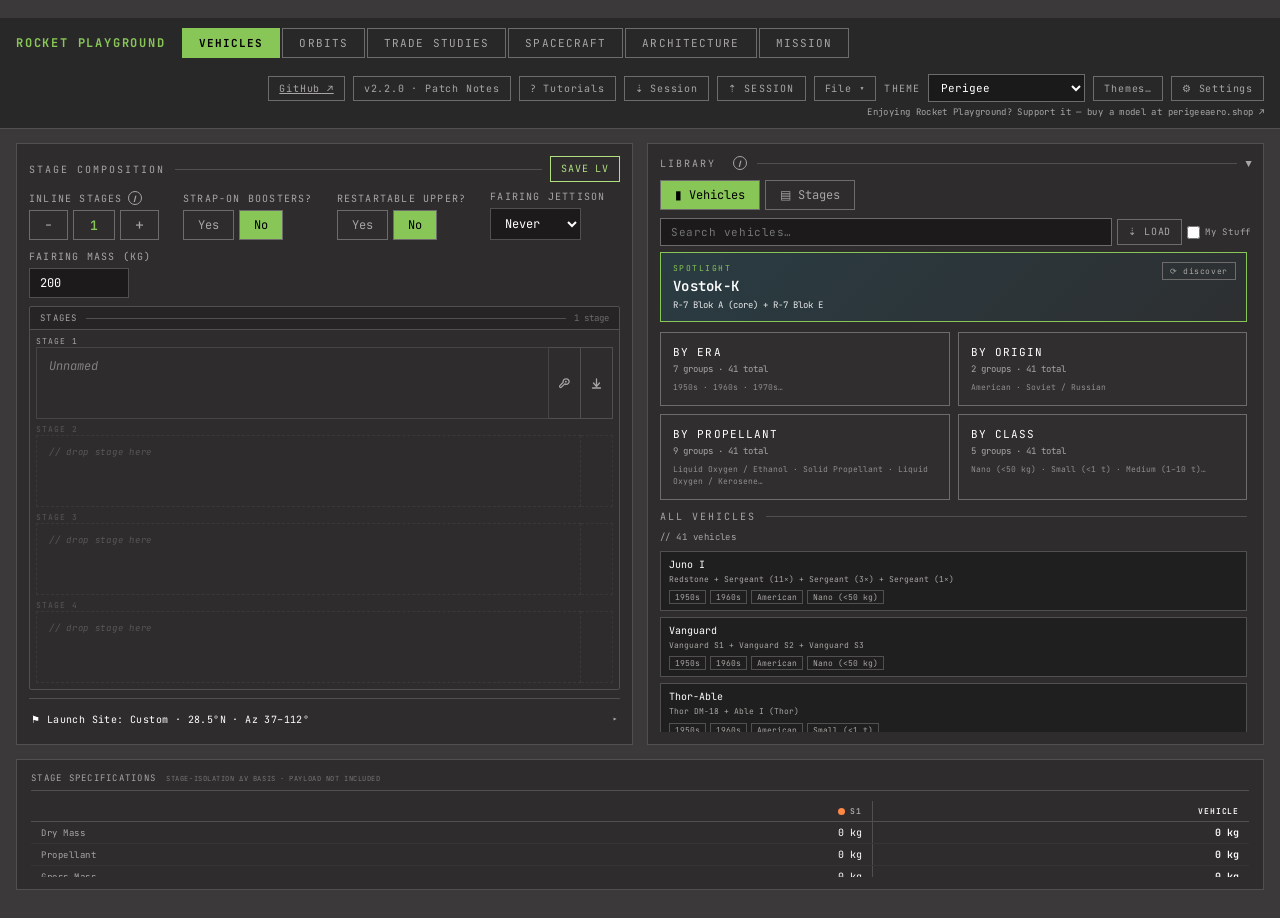
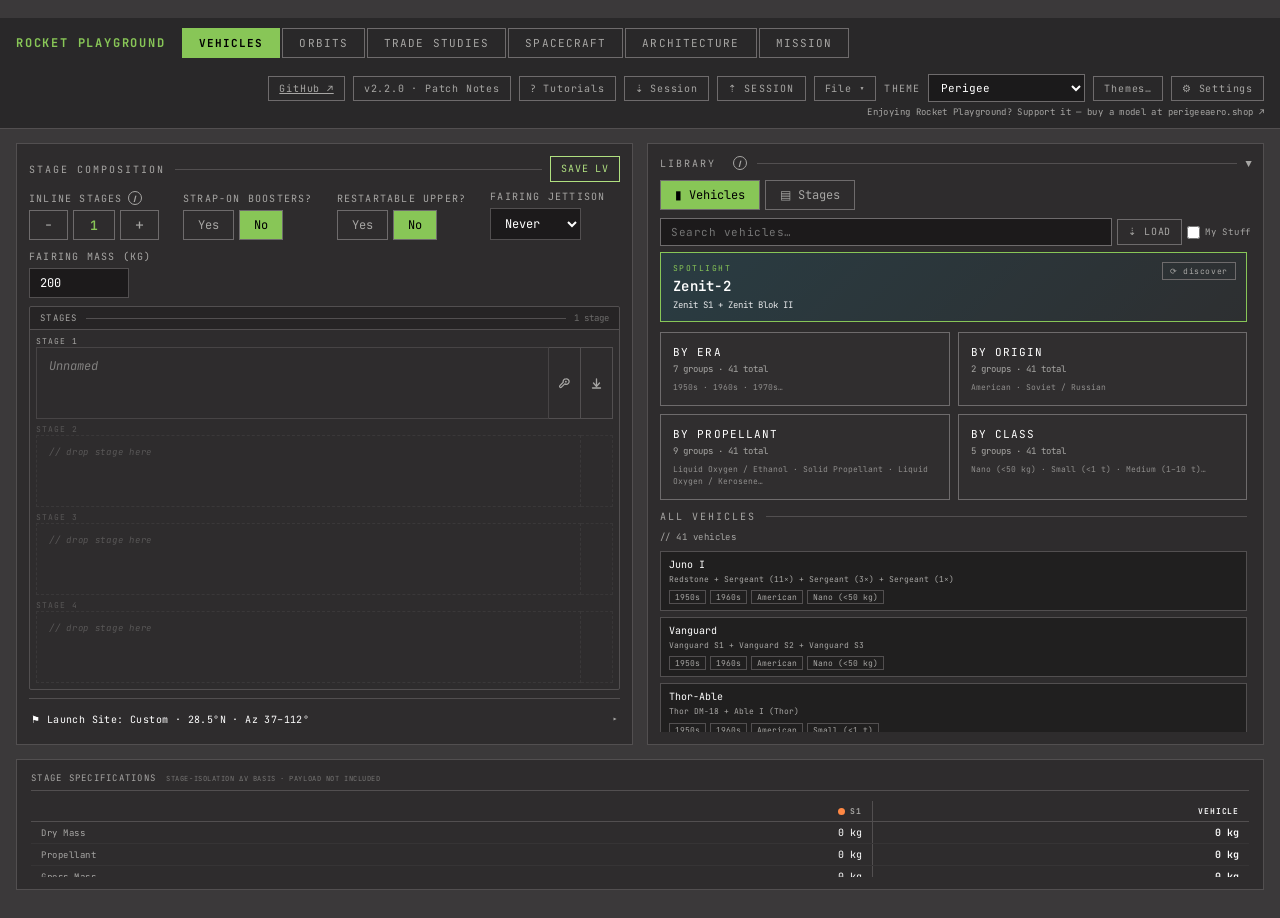
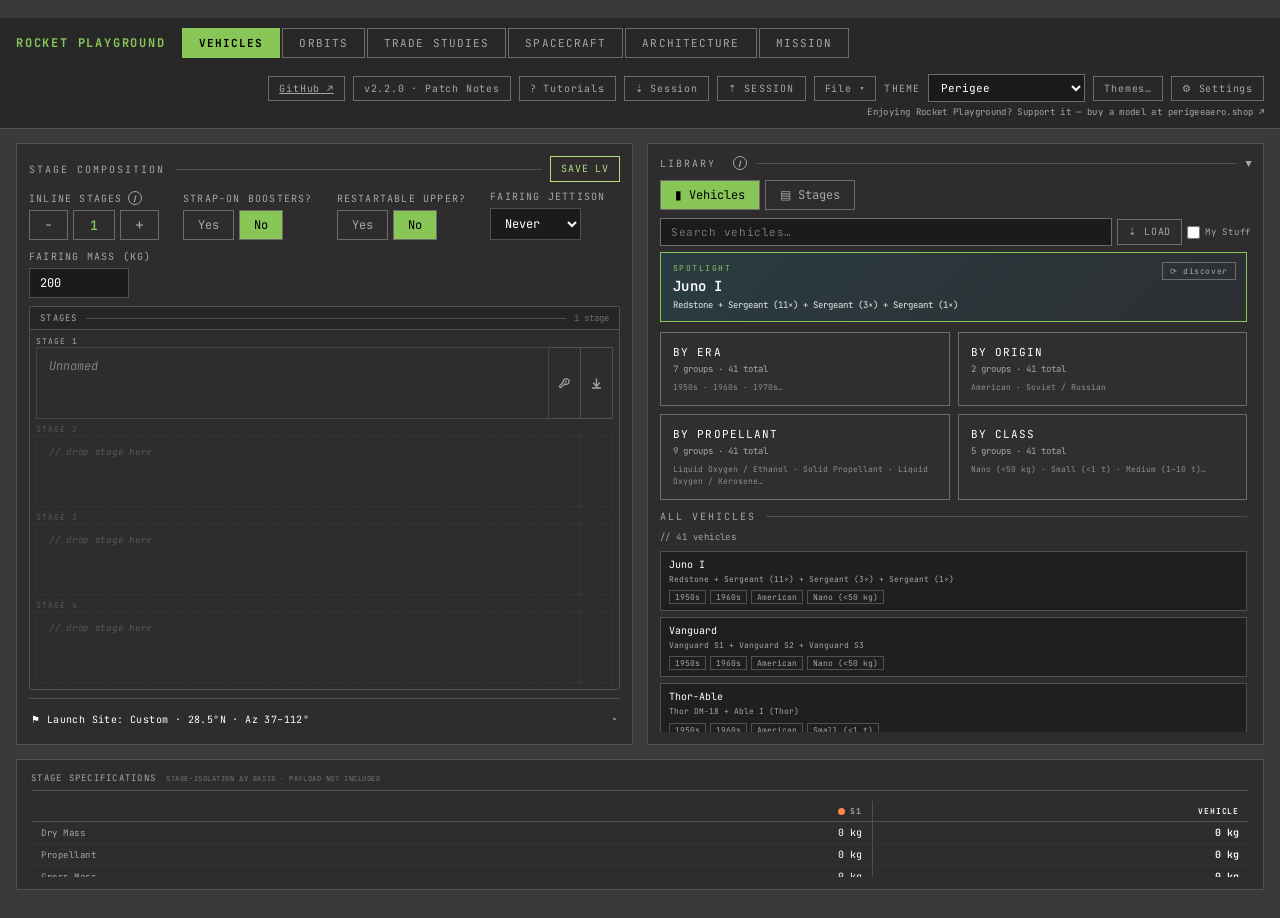
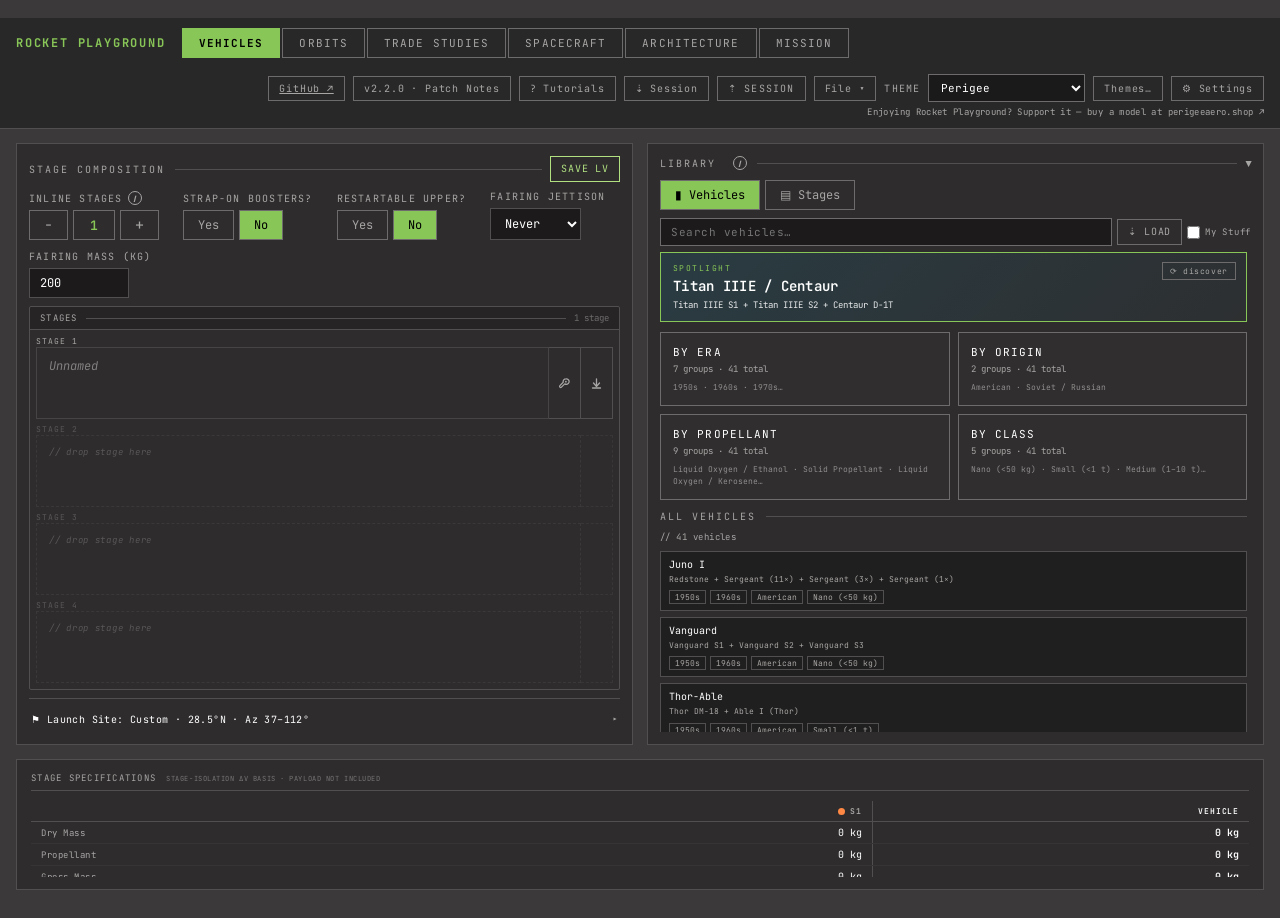
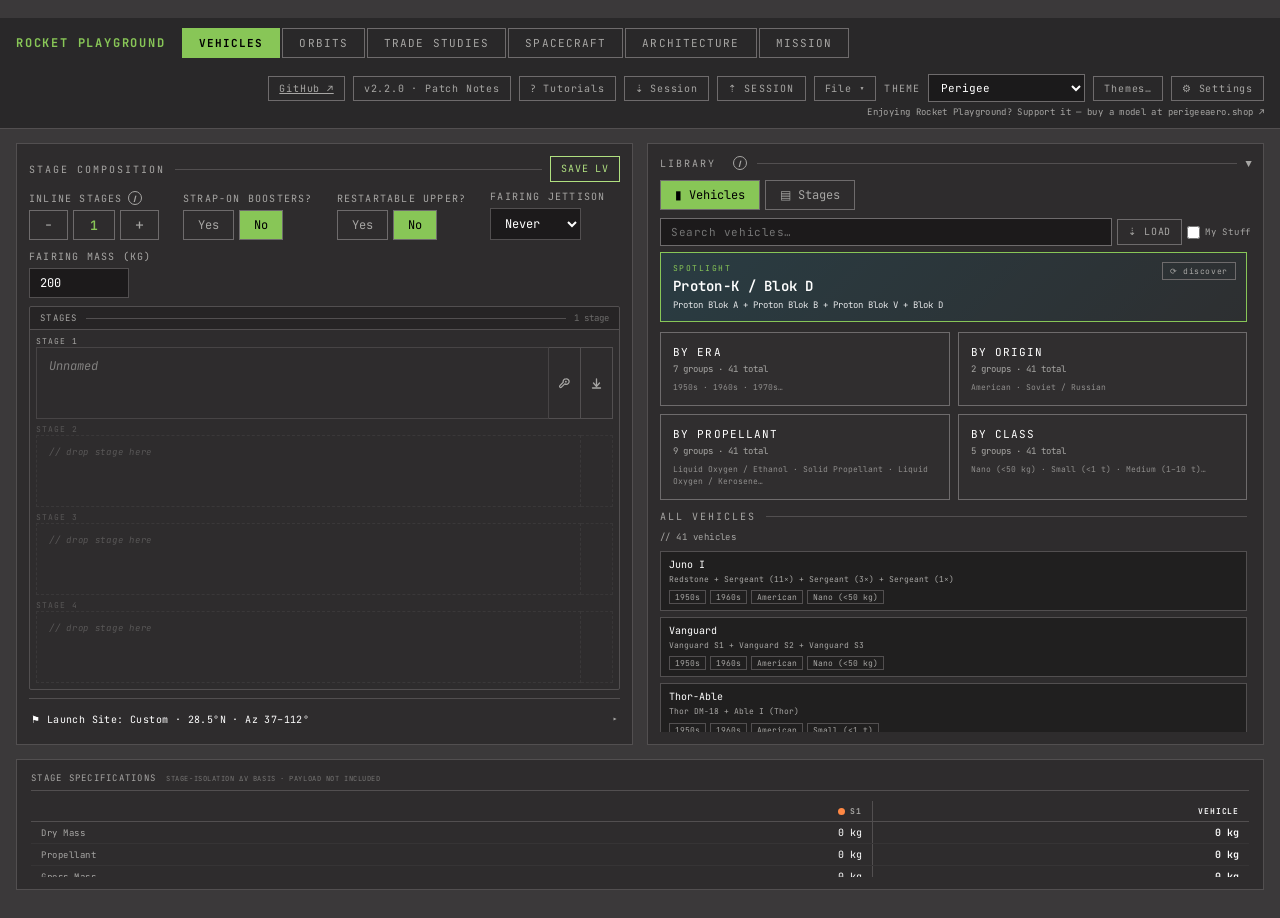
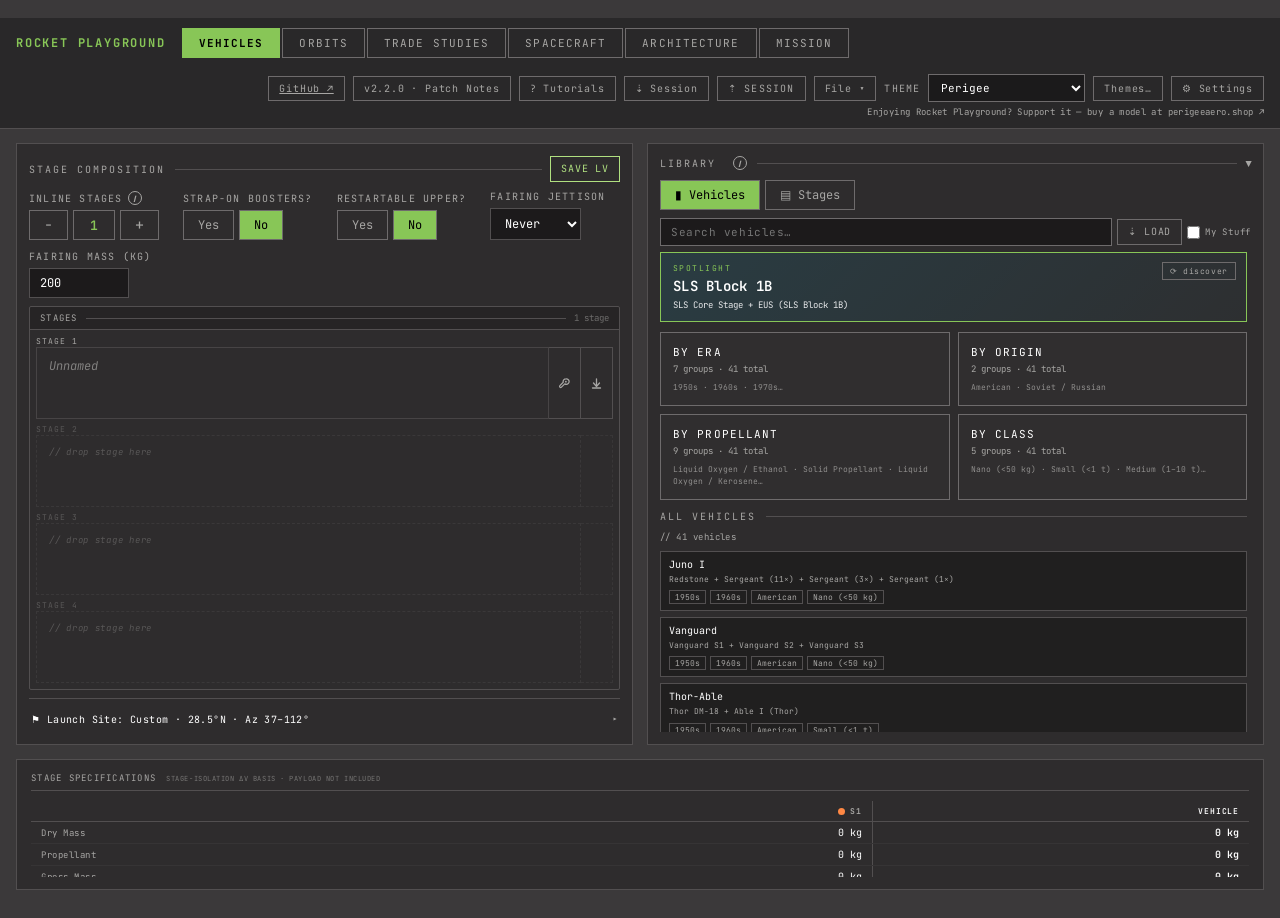
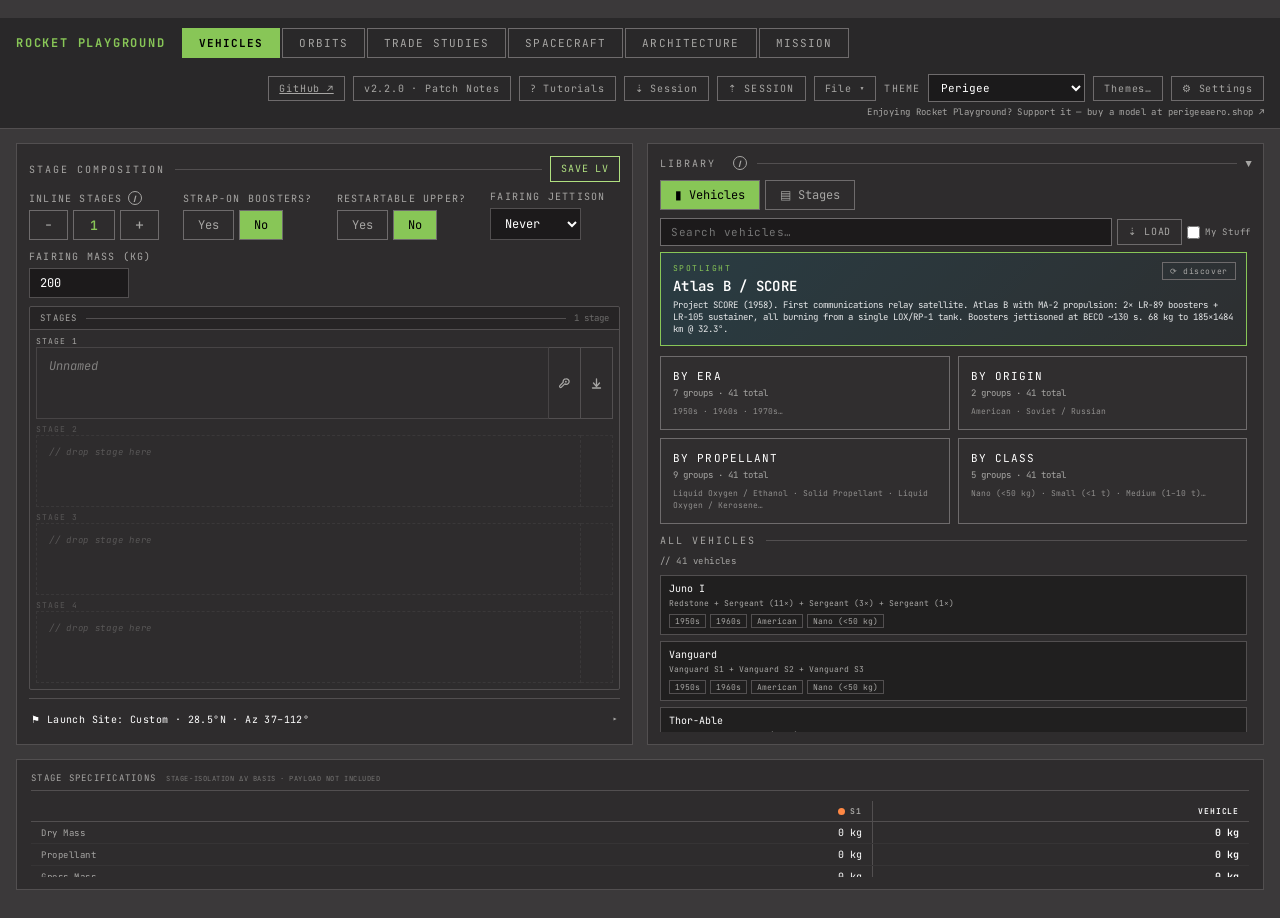
